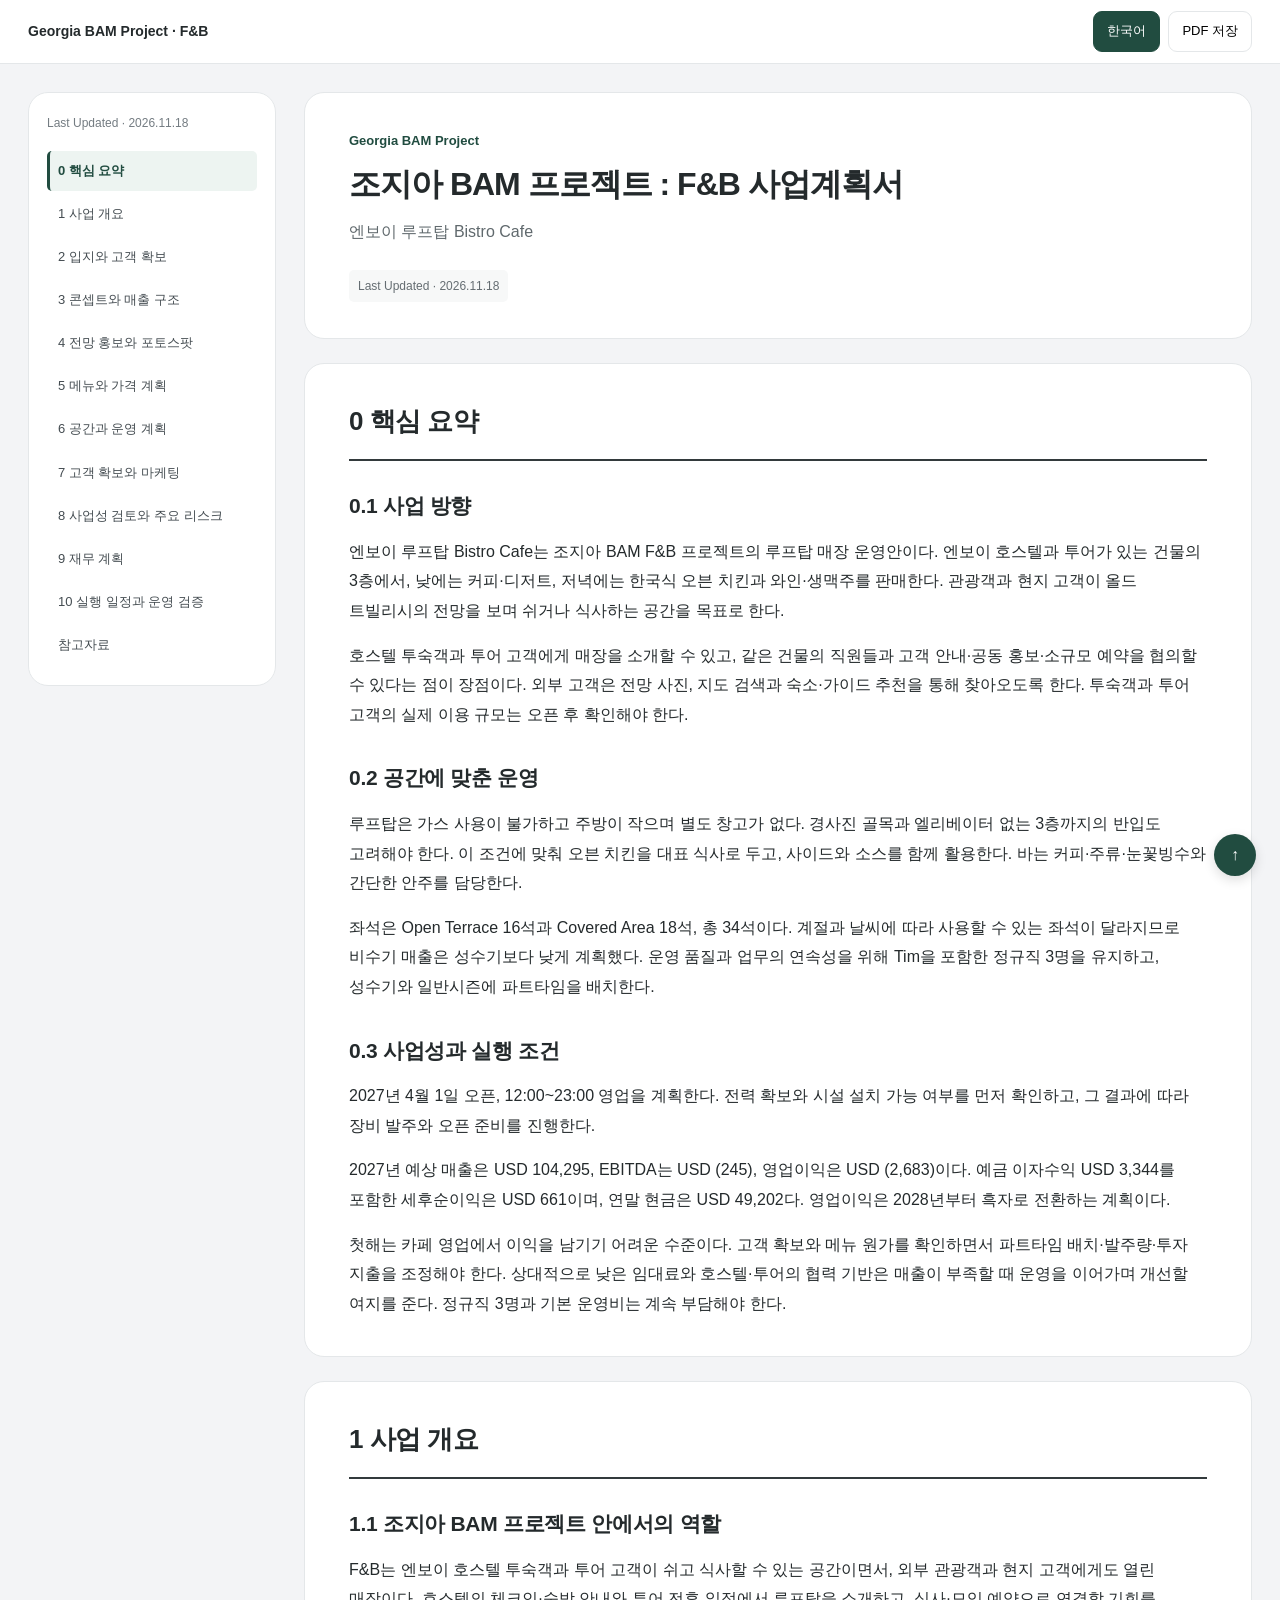
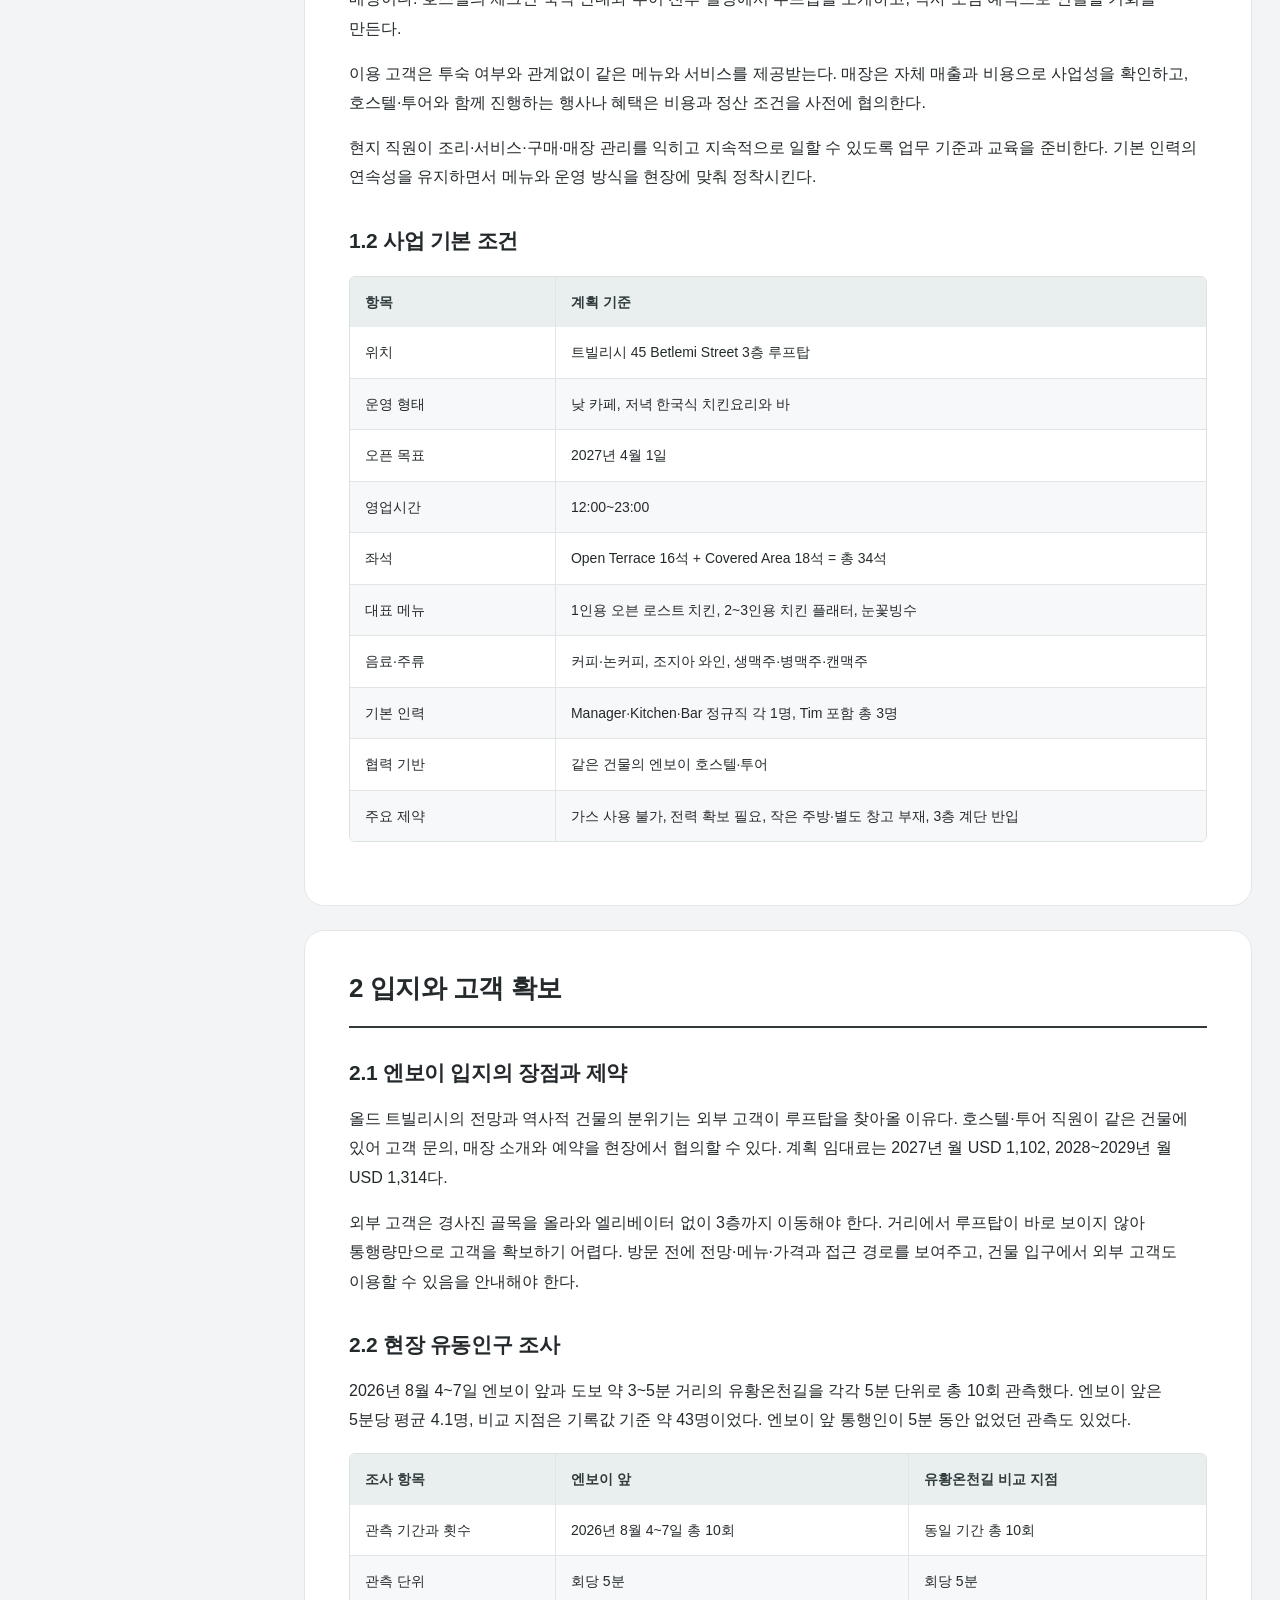
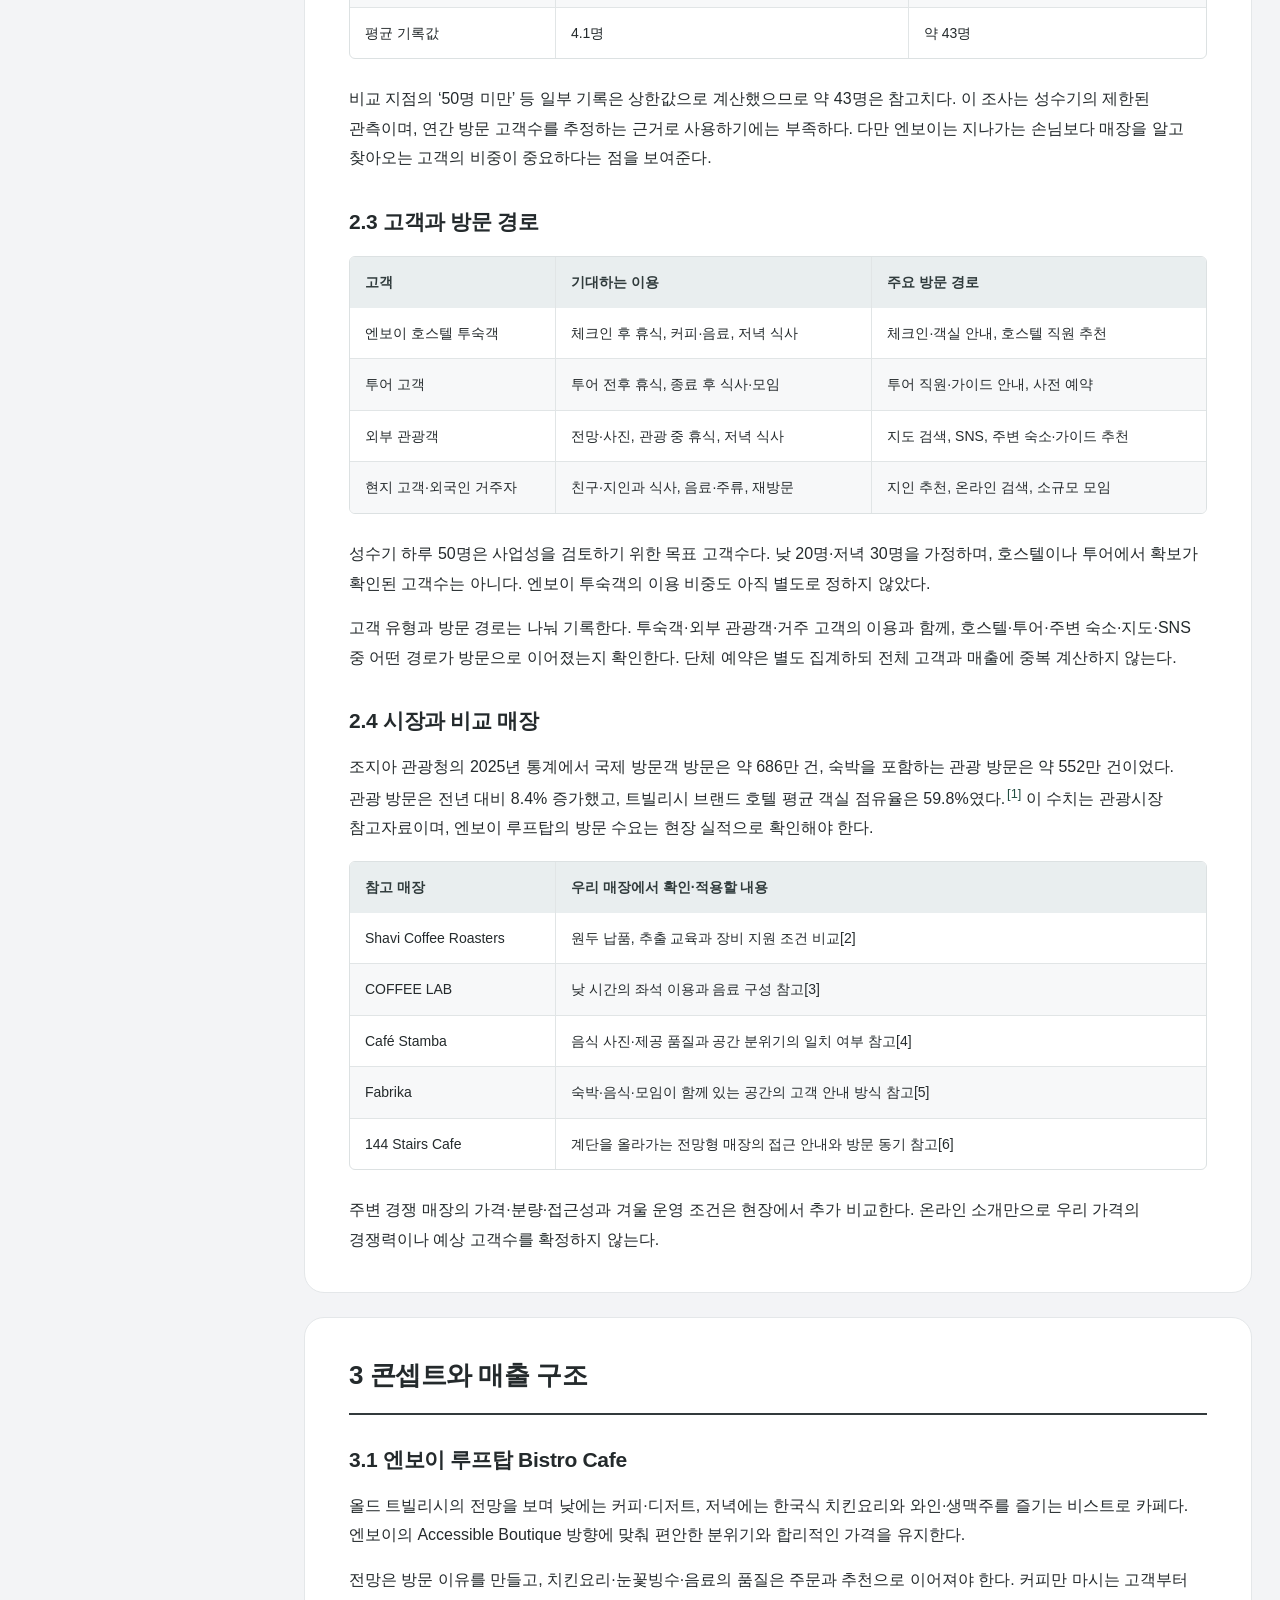
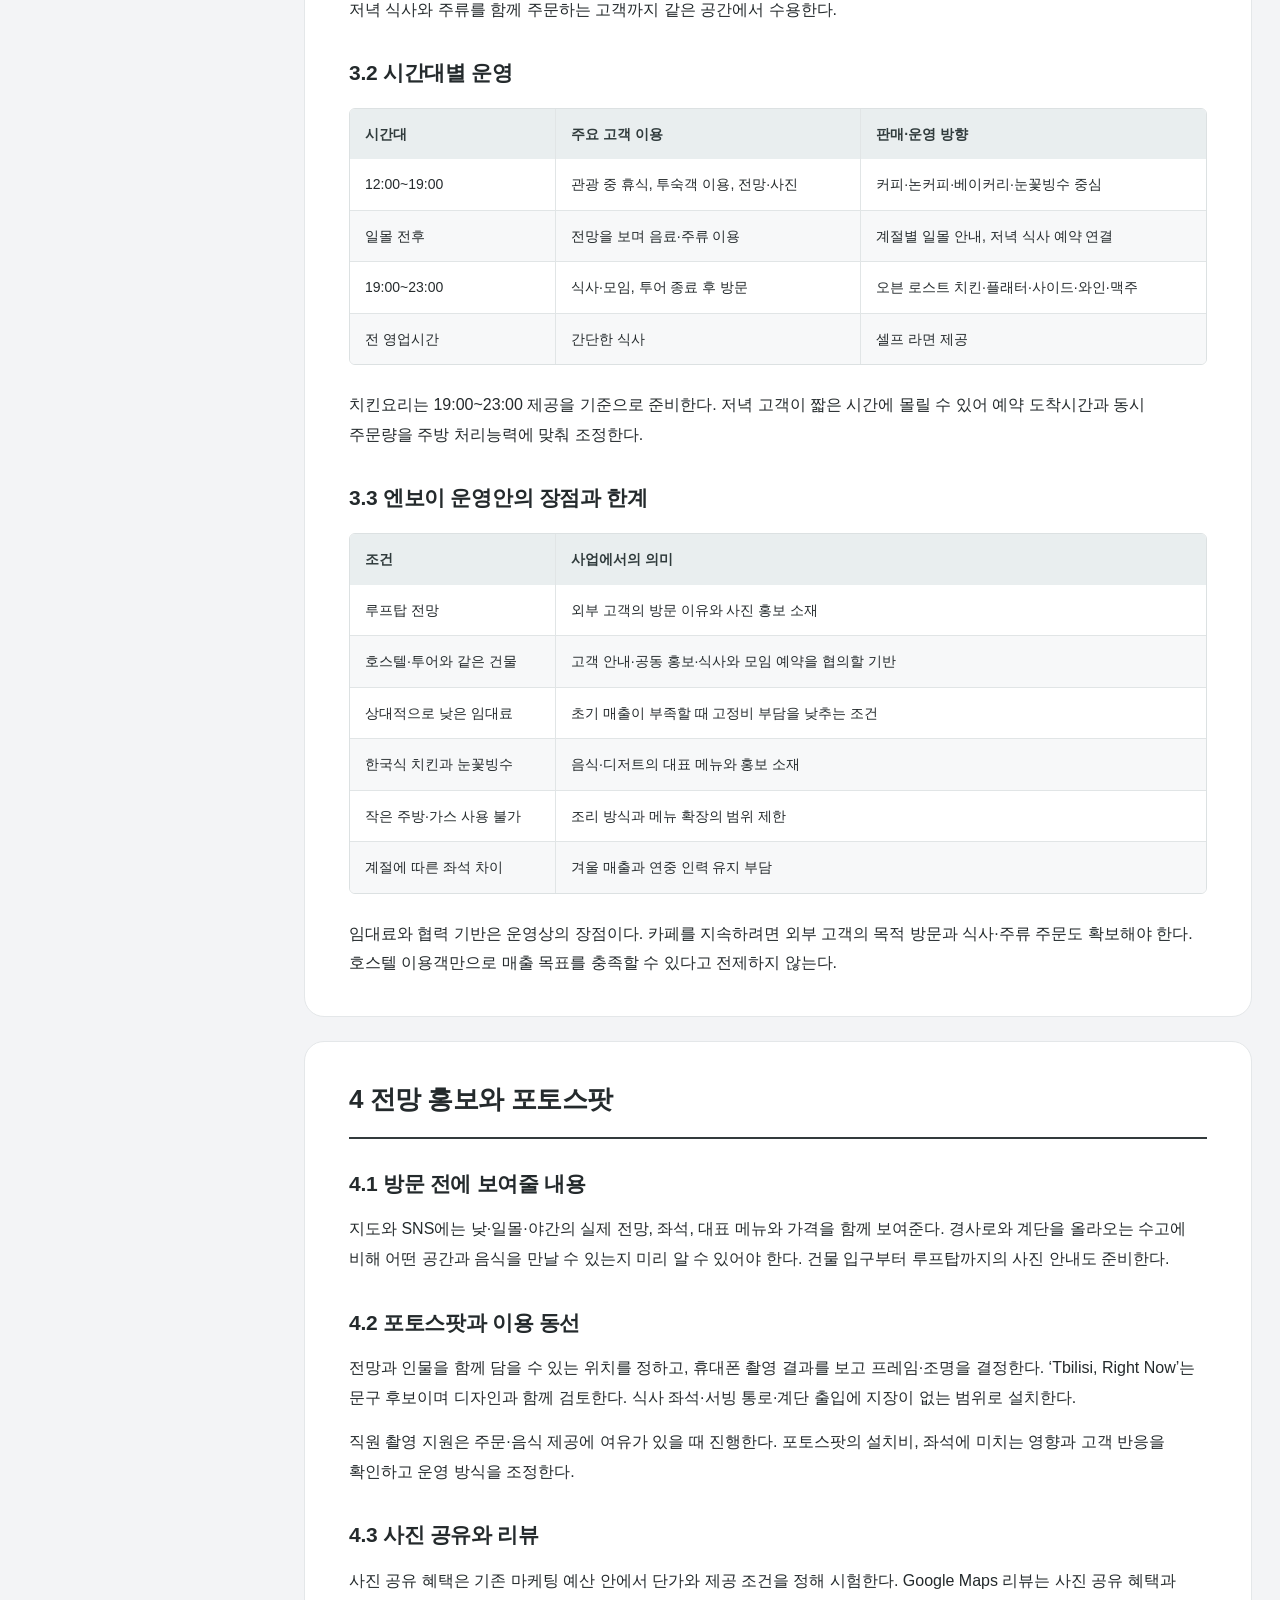
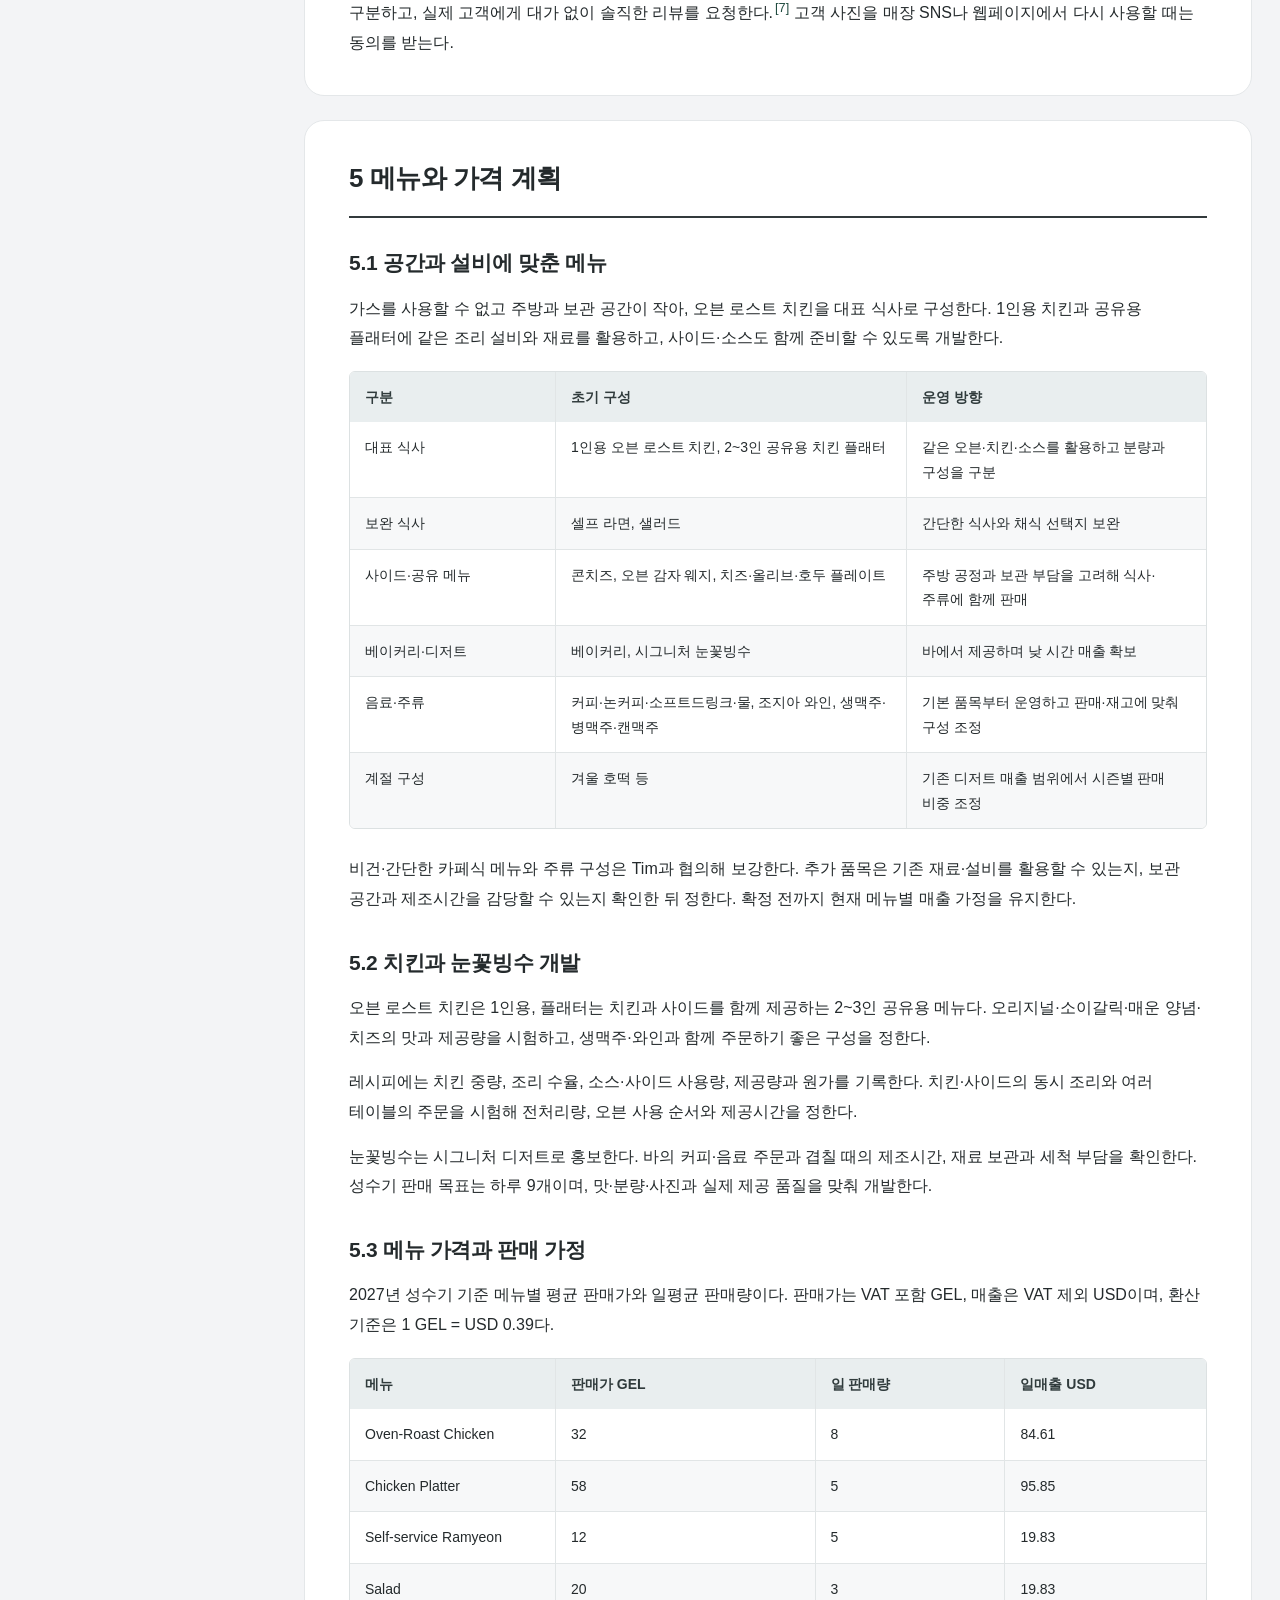
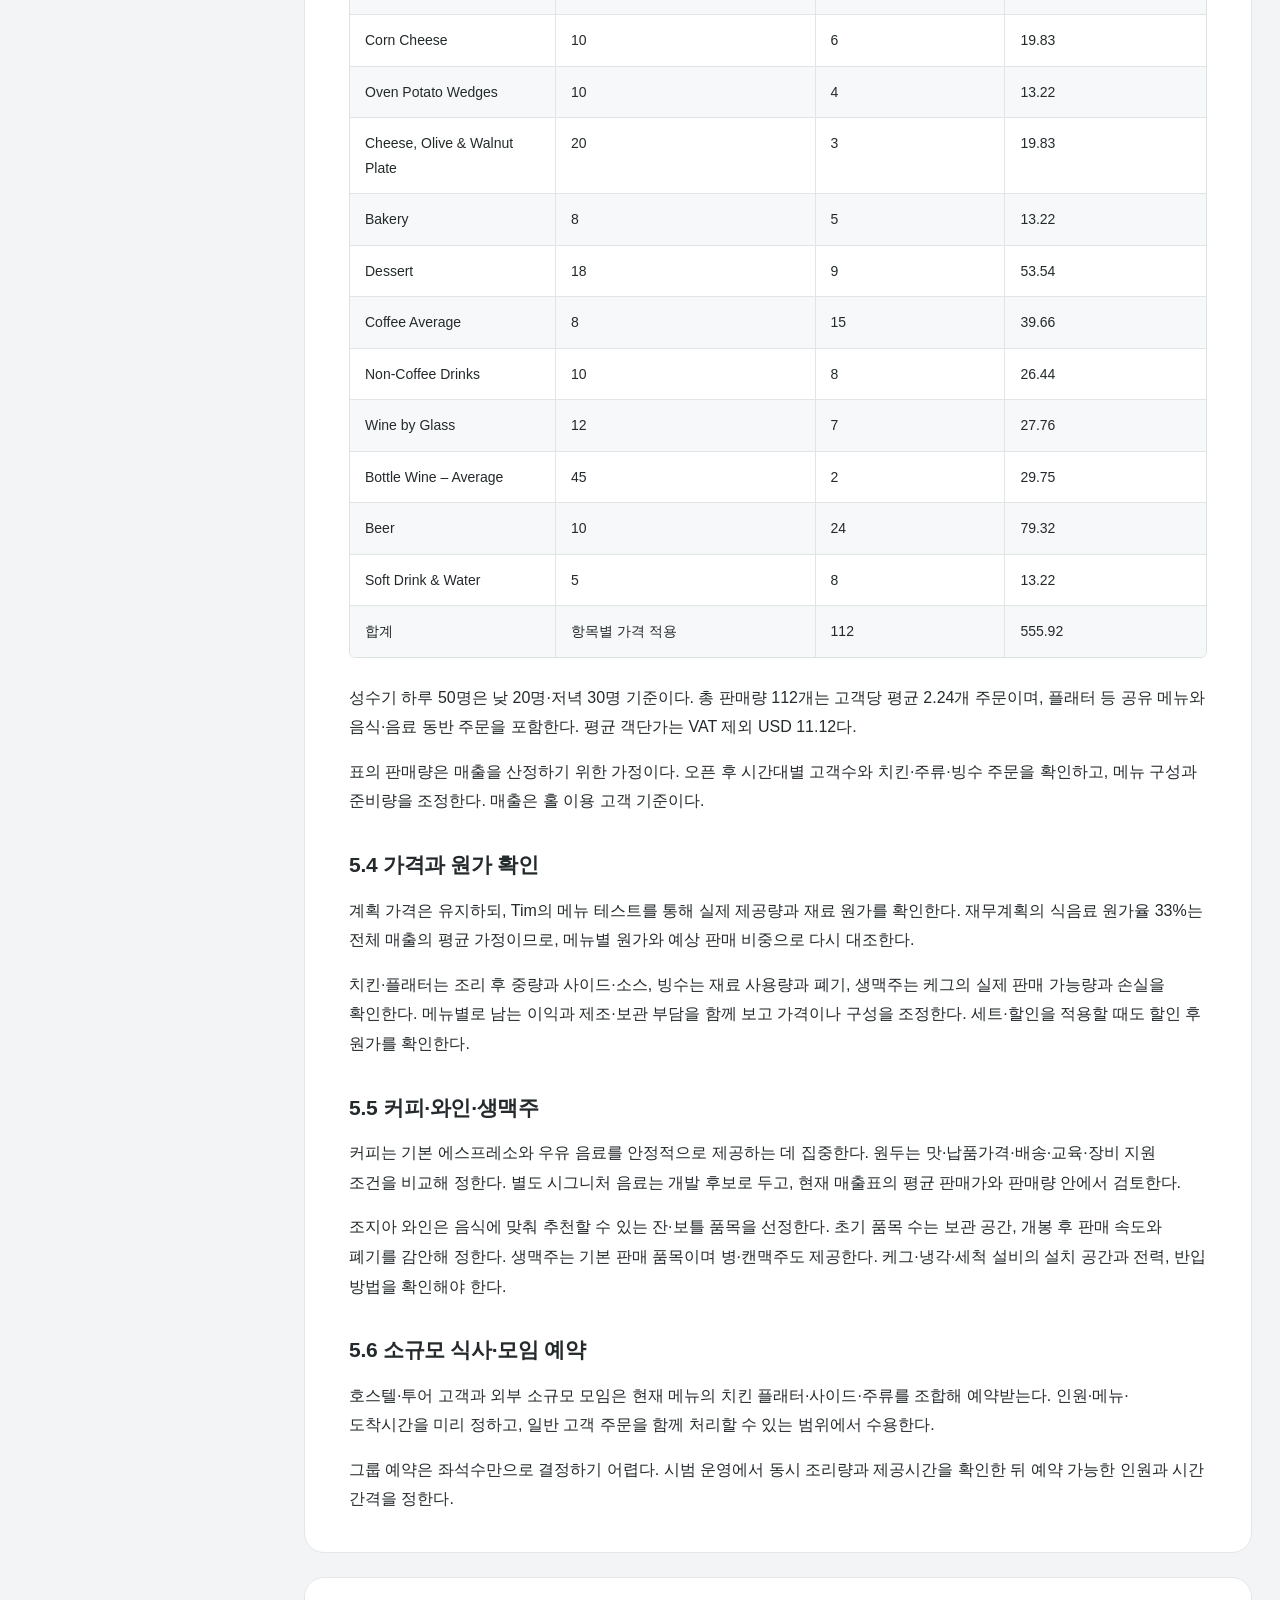
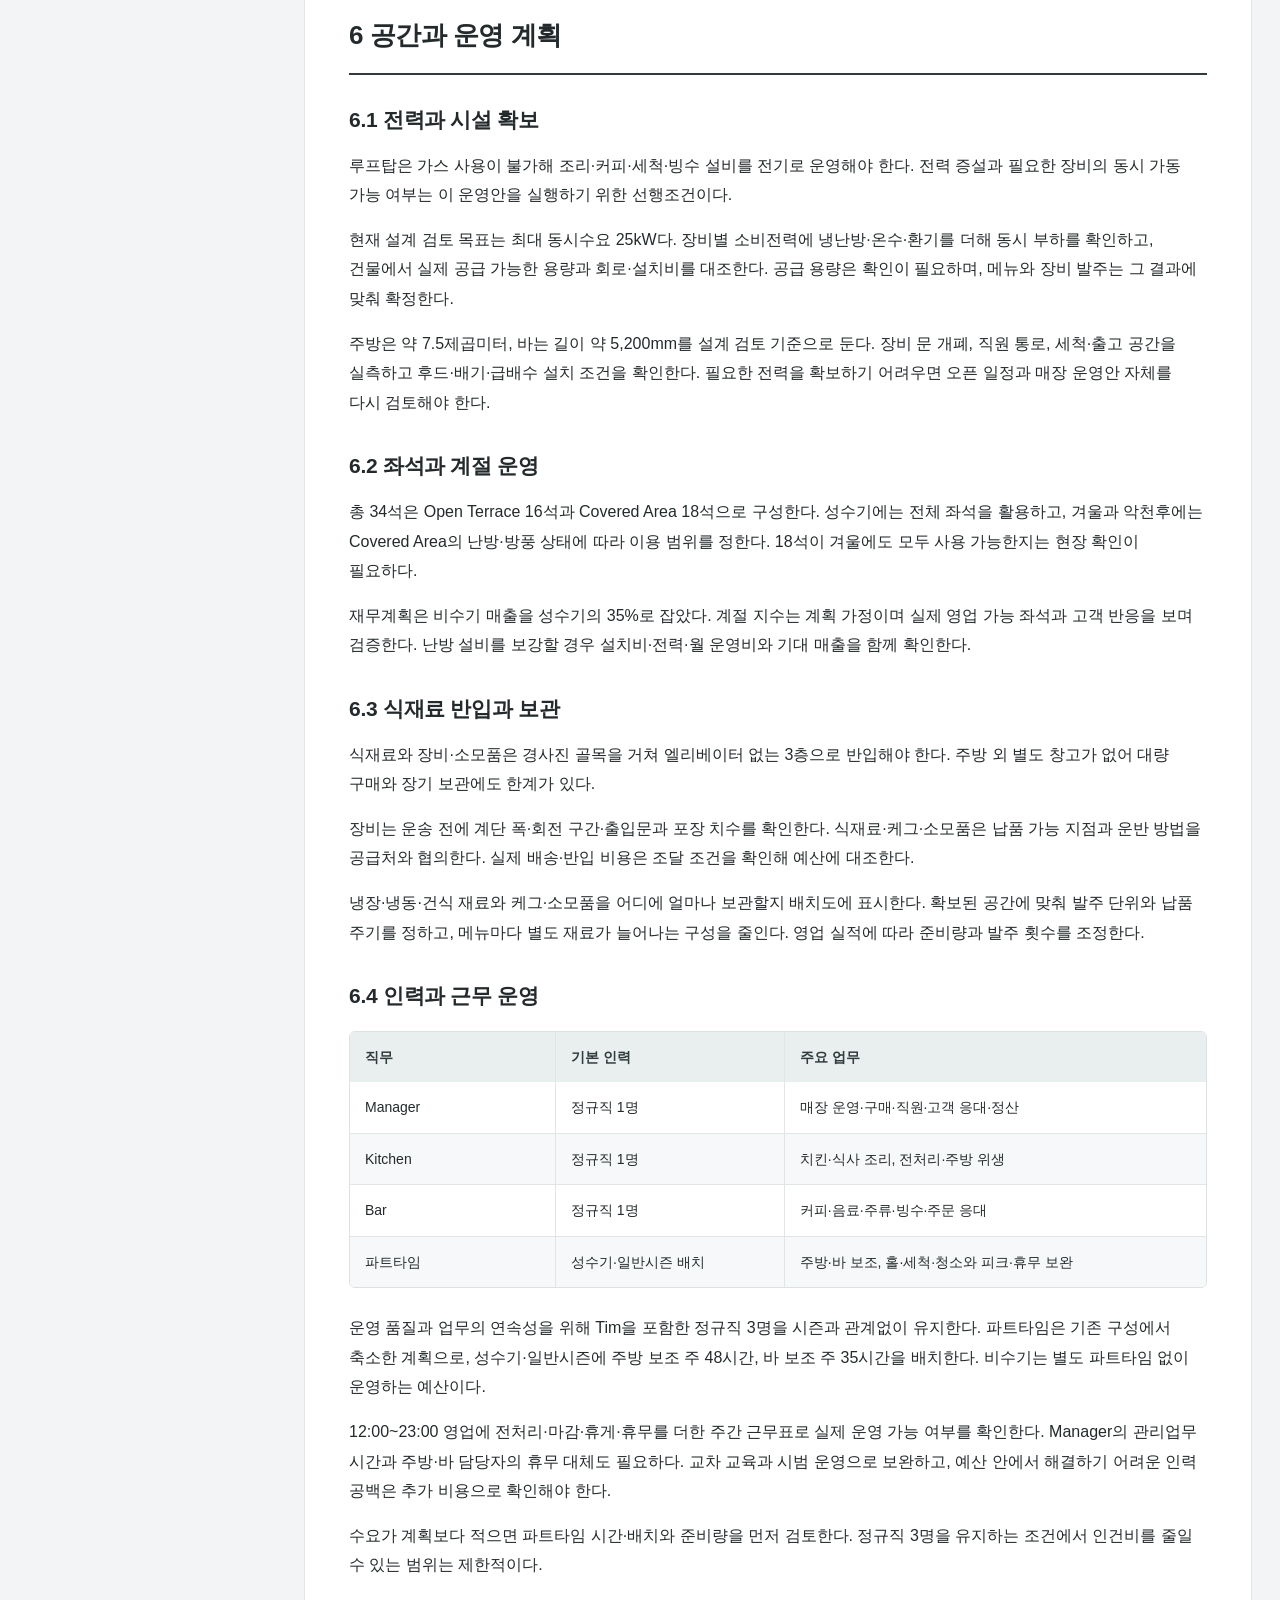
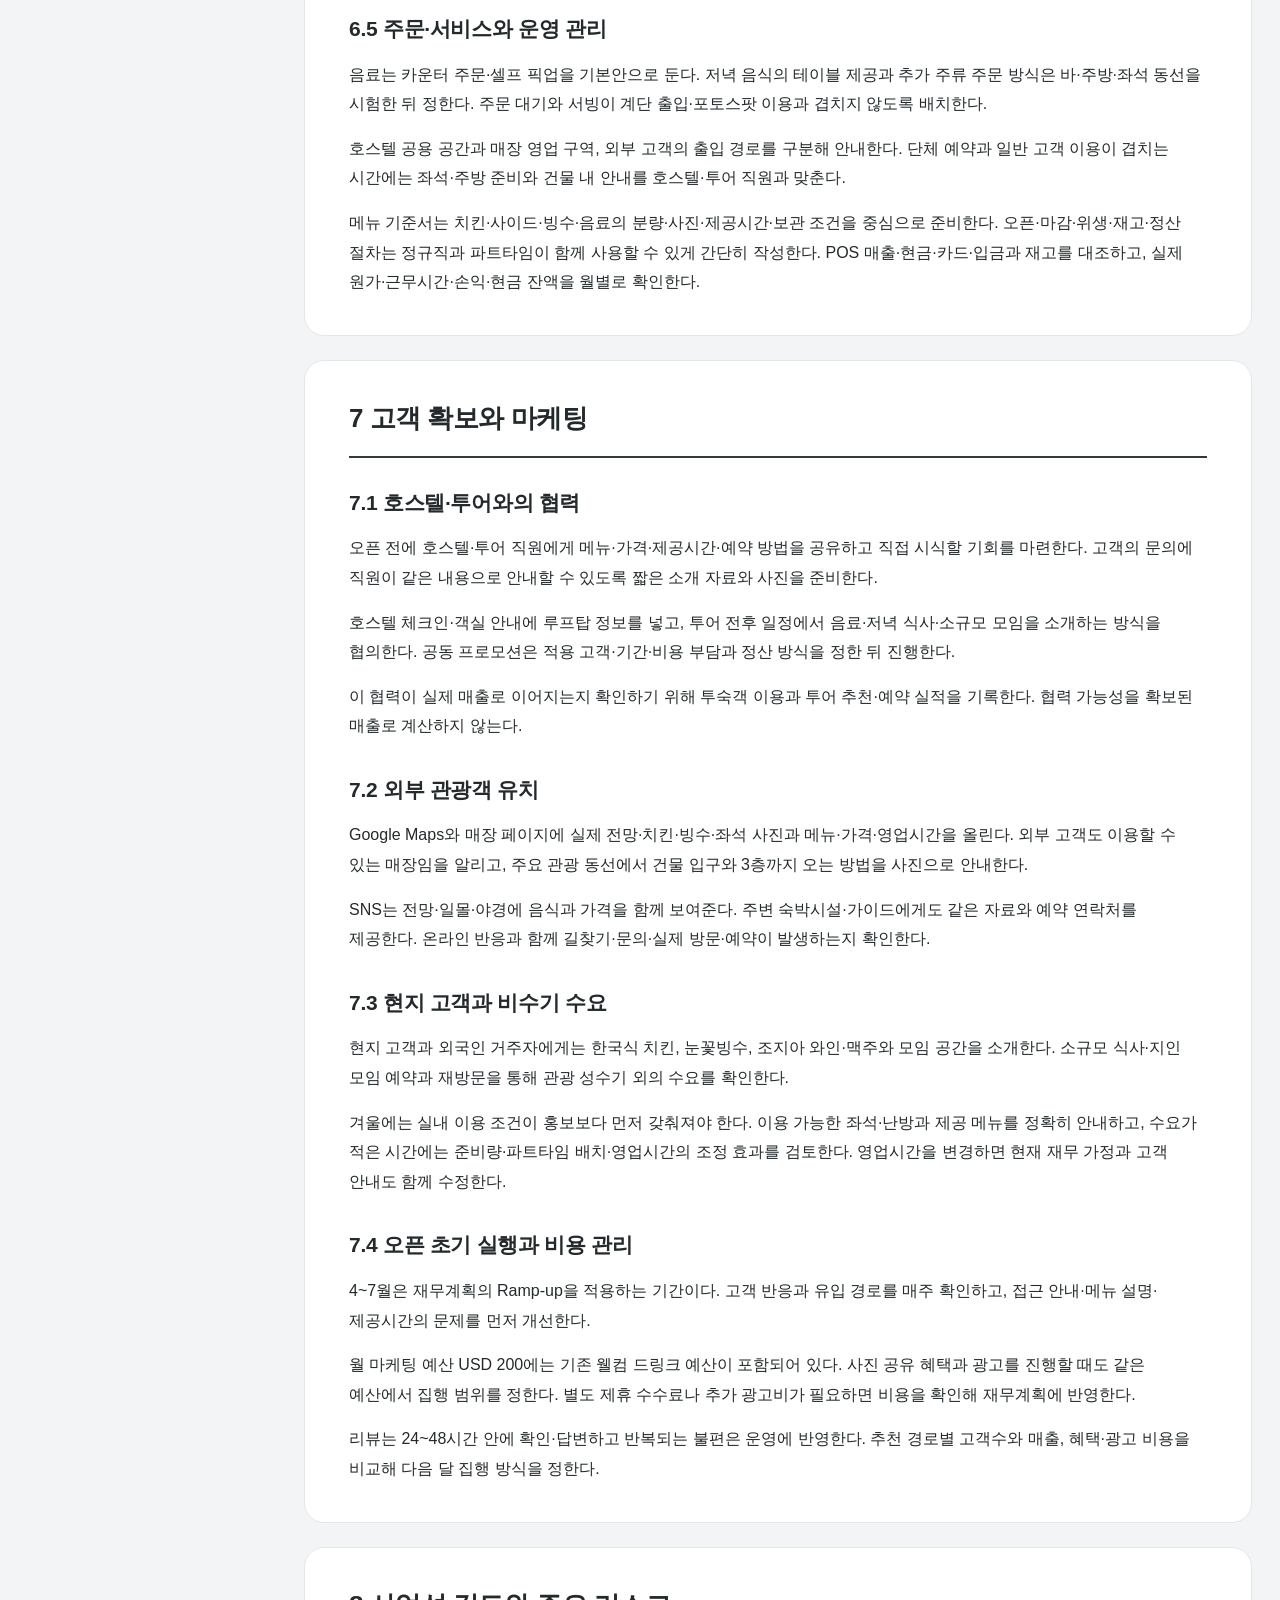
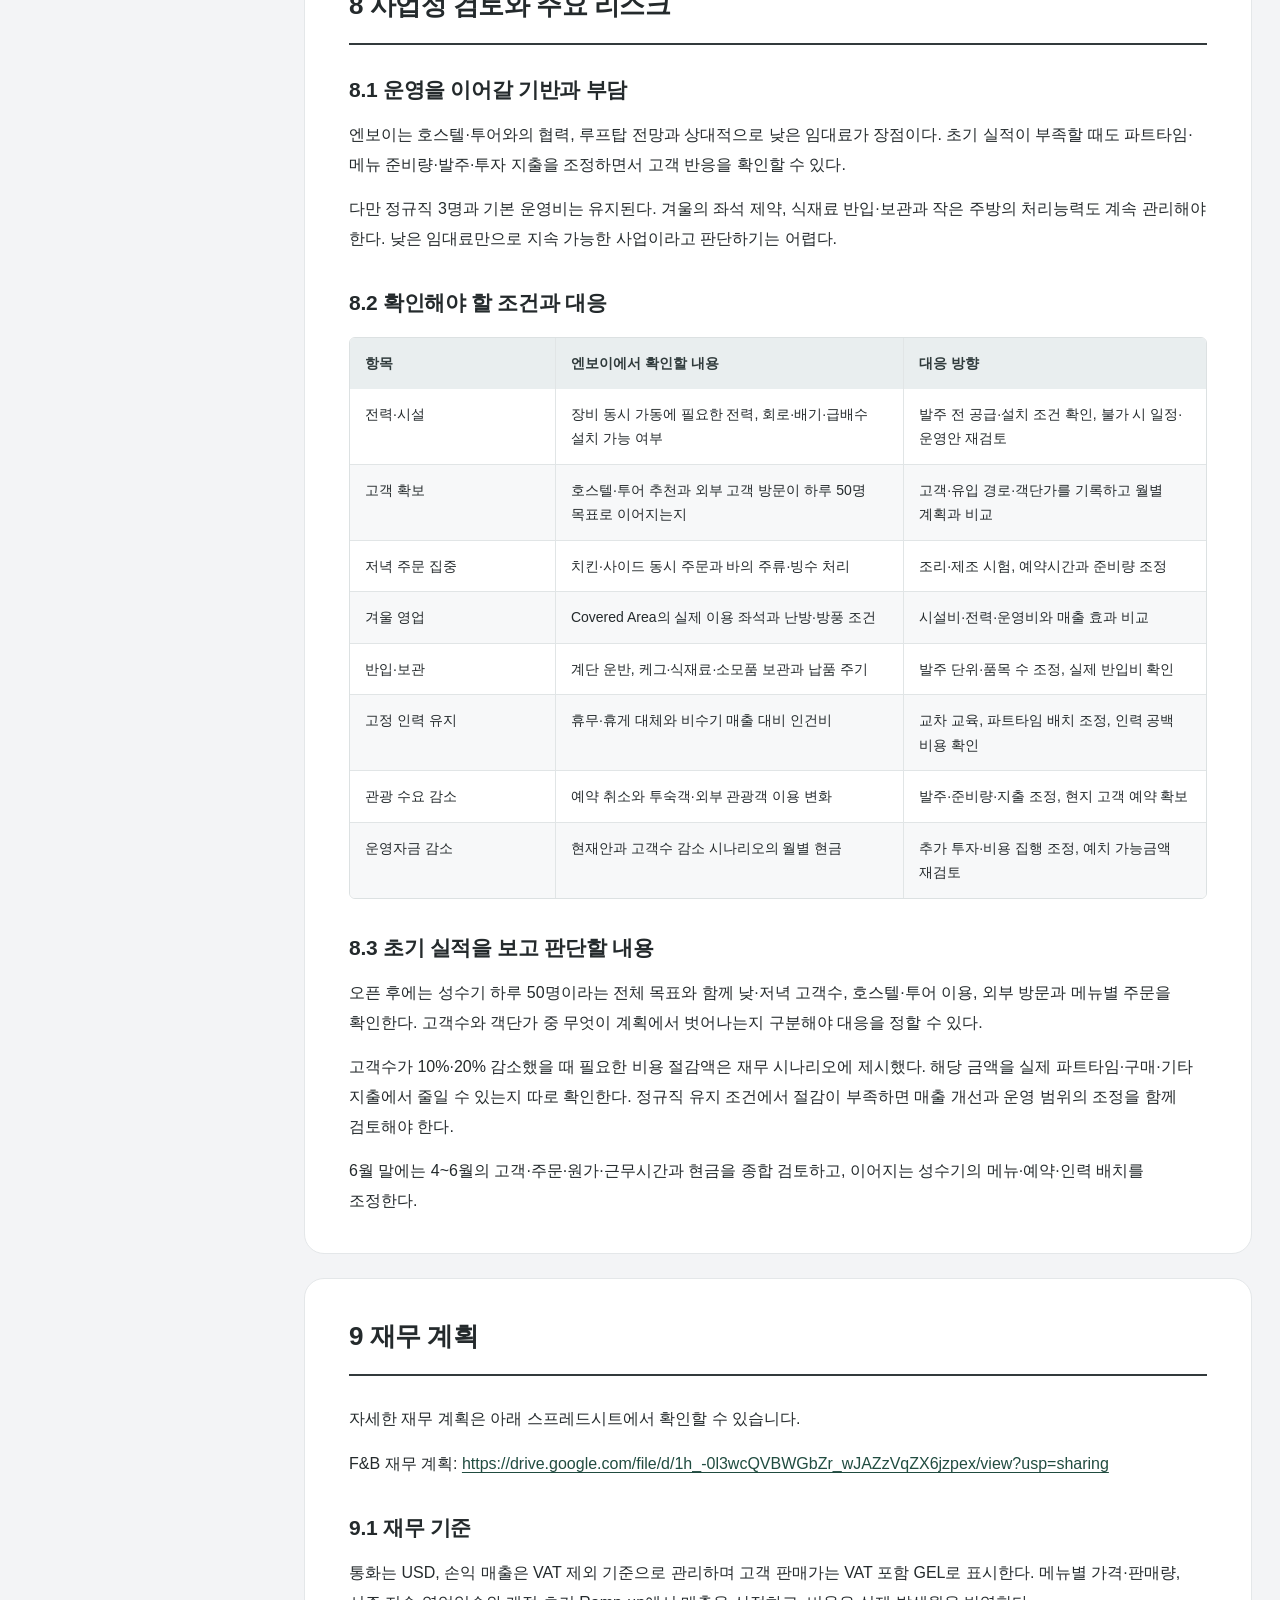
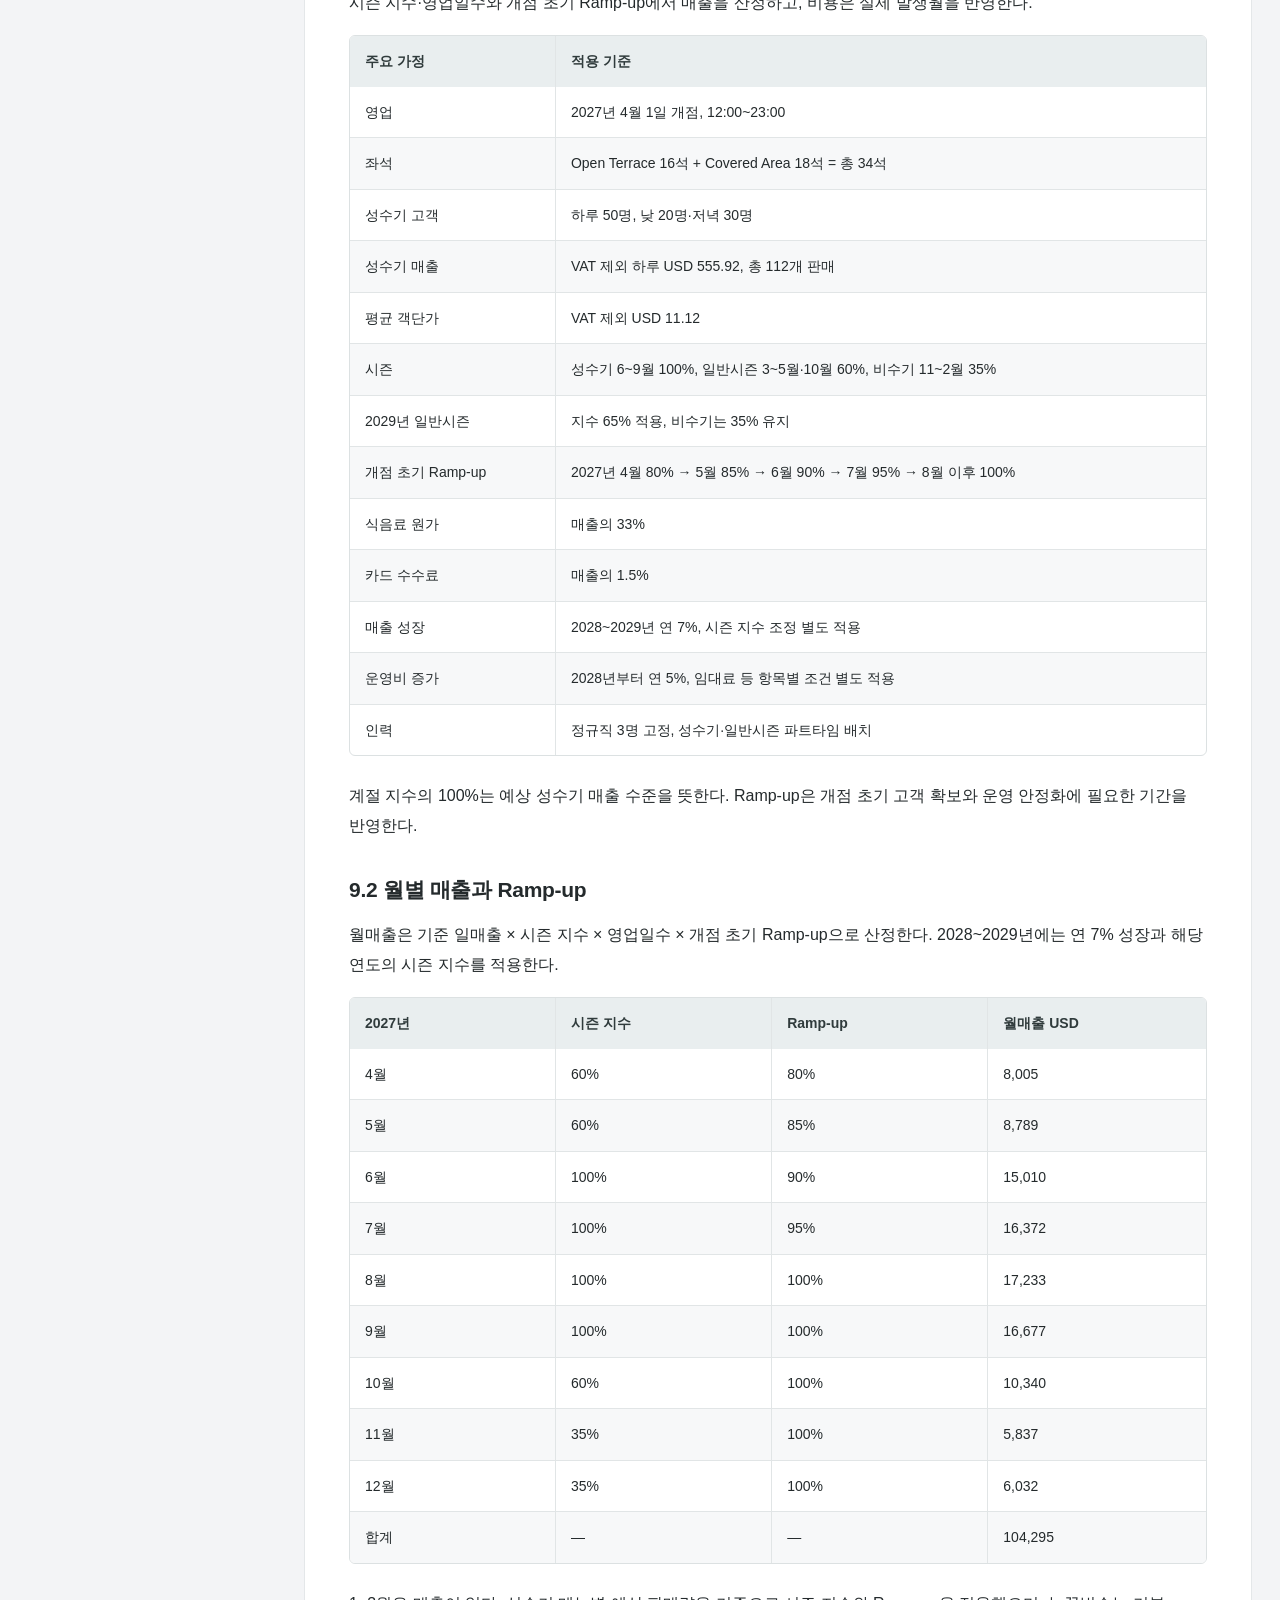
==== index.html @ 5415b2d0 "Rework business plan around Georgia BAM and Envoy rooftop operating context" ====
<!doctype html><html lang="ko"><head><meta charset="utf-8"><meta name="viewport" content="width=device-width,initial-scale=1"><meta name="description" content="엔보이 루프탑 Bistro Cafe의 사업 전략, 메뉴, 운영, 마케팅 및 재무 계획. BAM팀과 오너십 내부 검토용."><meta name="robots" content="noindex,nofollow"><title>조지아 BAM 프로젝트 : F&B 사업계획서</title><link rel="stylesheet" href="styles.css"></head><body id="top"><a class="skip" href="#main">본문으로 이동</a><header class="topbar"><a class="brand" href="#top">Georgia BAM Project · F&B</a><div class="actions"><span class="language" lang="ko">한국어</span><button id="print" type="button">PDF 저장</button></div></header><div class="layout"><aside aria-label="사업계획서 목차"><div class="version"><span>Last Updated · 2026.11.18</span></div><details id="toc" open><summary>목차 보기</summary><nav aria-label="장별 이동"><a href="#sec0">0 핵심 요약</a><a href="#sec1">1 사업 개요</a><a href="#sec2">2 입지와 고객 확보</a><a href="#sec3">3 콘셉트와 매출 구조</a><a href="#sec4">4 전망 홍보와 포토스팟</a><a href="#sec5">5 메뉴와 가격 계획</a><a href="#sec6">6 공간과 운영 계획</a><a href="#sec7">7 고객 확보와 마케팅</a><a href="#sec8">8 사업성 검토와 주요 리스크</a><a href="#sec9">9 재무 계획</a><a href="#sec10">10 실행 일정과 운영 검증</a><a href="#references">참고자료</a></nav></details></aside><main id="main"><div class="cover"><div class="eyebrow">Georgia BAM Project</div><h1>조지아 BAM 프로젝트 :<br class="mobile-break"> F&B 사업계획서</h1><div class="subtitle">엔보이 루프탑 Bistro Cafe</div><div class="badges"><span>Last Updated · 2026.11.18</span></div></div><section id="sec0" aria-labelledby="heading-sec0"><h2 id="heading-sec0">0 핵심 요약</h2><h3 id="sub-0.1">0.1 사업 방향</h3><p>엔보이 루프탑 Bistro Cafe는 조지아 BAM F&amp;B 프로젝트의 루프탑 매장 운영안이다. 엔보이 호스텔과 투어가 있는 건물의 3층에서, 낮에는 커피·디저트, 저녁에는 한국식 오븐 치킨과 와인·생맥주를 판매한다. 관광객과 현지 고객이 올드 트빌리시의 전망을 보며 쉬거나 식사하는 공간을 목표로 한다.</p><p>호스텔 투숙객과 투어 고객에게 매장을 소개할 수 있고, 같은 건물의 직원들과 고객 안내·공동 홍보·소규모 예약을 협의할 수 있다는 점이 장점이다. 외부 고객은 전망 사진, 지도 검색과 숙소·가이드 추천을 통해 찾아오도록 한다. 투숙객과 투어 고객의 실제 이용 규모는 오픈 후 확인해야 한다.</p><h3 id="sub-0.2">0.2 공간에 맞춘 운영</h3><p>루프탑은 가스 사용이 불가하고 주방이 작으며 별도 창고가 없다. 경사진 골목과 엘리베이터 없는 3층까지의 반입도 고려해야 한다. 이 조건에 맞춰 오븐 치킨을 대표 식사로 두고, 사이드와 소스를 함께 활용한다. 바는 커피·주류·눈꽃빙수와 간단한 안주를 담당한다.</p><p>좌석은 Open Terrace 16석과 Covered Area 18석, 총 34석이다. 계절과 날씨에 따라 사용할 수 있는 좌석이 달라지므로 비수기 매출은 성수기보다 낮게 계획했다. 운영 품질과 업무의 연속성을 위해 Tim을 포함한 정규직 3명을 유지하고, 성수기와 일반시즌에 파트타임을 배치한다.</p><h3 id="sub-0.3">0.3 사업성과 실행 조건</h3><p>2027년 4월 1일 오픈, 12:00~23:00 영업을 계획한다. 전력 확보와 시설 설치 가능 여부를 먼저 확인하고, 그 결과에 따라 장비 발주와 오픈 준비를 진행한다.</p><p>2027년 예상 매출은 USD 104,295, EBITDA는 USD (245), 영업이익은 USD (2,683)이다. 예금 이자수익 USD 3,344를 포함한 세후순이익은 USD 661이며, 연말 현금은 USD 49,202다. 영업이익은 2028년부터 흑자로 전환하는 계획이다.</p><p>첫해는 카페 영업에서 이익을 남기기 어려운 수준이다. 고객 확보와 메뉴 원가를 확인하면서 파트타임 배치·발주량·투자 지출을 조정해야 한다. 상대적으로 낮은 임대료와 호스텔·투어의 협력 기반은 매출이 부족할 때 운영을 이어가며 개선할 여지를 준다. 정규직 3명과 기본 운영비는 계속 부담해야 한다.</p></section><section id="sec1" aria-labelledby="heading-sec1"><h2 id="heading-sec1">1 사업 개요</h2><h3 id="sub-1.1">1.1 조지아 BAM 프로젝트 안에서의 역할</h3><p>F&amp;B는 엔보이 호스텔 투숙객과 투어 고객이 쉬고 식사할 수 있는 공간이면서, 외부 관광객과 현지 고객에게도 열린 매장이다. 호스텔의 체크인·숙박 안내와 투어 전후 일정에서 루프탑을 소개하고, 식사·모임 예약으로 연결할 기회를 만든다.</p><p>이용 고객은 투숙 여부와 관계없이 같은 메뉴와 서비스를 제공받는다. 매장은 자체 매출과 비용으로 사업성을 확인하고, 호스텔·투어와 함께 진행하는 행사나 혜택은 비용과 정산 조건을 사전에 협의한다.</p><p>현지 직원이 조리·서비스·구매·매장 관리를 익히고 지속적으로 일할 수 있도록 업무 기준과 교육을 준비한다. 기본 인력의 연속성을 유지하면서 메뉴와 운영 방식을 현장에 맞춰 정착시킨다.</p><h3 id="sub-1.2">1.2 사업 기본 조건</h3><div class="table-wrap" tabindex="0" role="region" aria-label="1 사업 개요 표"><table><thead><tr><th scope="col">항목</th><th scope="col">계획 기준</th></tr></thead><tbody><tr><th scope="row">위치</th><td>트빌리시 45 Betlemi Street 3층 루프탑</td></tr><tr><th scope="row">운영 형태</th><td>낮 카페, 저녁 한국식 치킨요리와 바</td></tr><tr><th scope="row">오픈 목표</th><td>2027년 4월 1일</td></tr><tr><th scope="row">영업시간</th><td>12:00~23:00</td></tr><tr><th scope="row">좌석</th><td>Open Terrace 16석 + Covered Area 18석 = 총 34석</td></tr><tr><th scope="row">대표 메뉴</th><td>1인용 오븐 로스트 치킨, 2~3인용 치킨 플래터, 눈꽃빙수</td></tr><tr><th scope="row">음료·주류</th><td>커피·논커피, 조지아 와인, 생맥주·병맥주·캔맥주</td></tr><tr><th scope="row">기본 인력</th><td>Manager·Kitchen·Bar 정규직 각 1명, Tim 포함 총 3명</td></tr><tr><th scope="row">협력 기반</th><td>같은 건물의 엔보이 호스텔·투어</td></tr><tr><th scope="row">주요 제약</th><td>가스 사용 불가, 전력 확보 필요, 작은 주방·별도 창고 부재, 3층 계단 반입</td></tr></tbody></table></div></section><section id="sec2" aria-labelledby="heading-sec2"><h2 id="heading-sec2">2 입지와 고객 확보</h2><h3 id="sub-2.1">2.1 엔보이 입지의 장점과 제약</h3><p>올드 트빌리시의 전망과 역사적 건물의 분위기는 외부 고객이 루프탑을 찾아올 이유다. 호스텔·투어 직원이 같은 건물에 있어 고객 문의, 매장 소개와 예약을 현장에서 협의할 수 있다. 계획 임대료는 2027년 월 USD 1,102, 2028~2029년 월 USD 1,314다.</p><p>외부 고객은 경사진 골목을 올라와 엘리베이터 없이 3층까지 이동해야 한다. 거리에서 루프탑이 바로 보이지 않아 통행량만으로 고객을 확보하기 어렵다. 방문 전에 전망·메뉴·가격과 접근 경로를 보여주고, 건물 입구에서 외부 고객도 이용할 수 있음을 안내해야 한다.</p><h3 id="sub-2.2">2.2 현장 유동인구 조사</h3><p>2026년 8월 4~7일 엔보이 앞과 도보 약 3~5분 거리의 유황온천길을 각각 5분 단위로 총 10회 관측했다. 엔보이 앞은 5분당 평균 4.1명, 비교 지점은 기록값 기준 약 43명이었다. 엔보이 앞 통행인이 5분 동안 없었던 관측도 있었다.</p><div class="table-wrap" tabindex="0" role="region" aria-label="2 입지와 고객 확보 표"><table><thead><tr><th scope="col">조사 항목</th><th scope="col">엔보이 앞</th><th scope="col">유황온천길 비교 지점</th></tr></thead><tbody><tr><th scope="row">관측 기간과 횟수</th><td>2026년 8월 4~7일 총 10회</td><td>동일 기간 총 10회</td></tr><tr><th scope="row">관측 단위</th><td>회당 5분</td><td>회당 5분</td></tr><tr><th scope="row">평균 기록값</th><td>4.1명</td><td>약 43명</td></tr></tbody></table></div><p>비교 지점의 ‘50명 미만’ 등 일부 기록은 상한값으로 계산했으므로 약 43명은 참고치다. 이 조사는 성수기의 제한된 관측이며, 연간 방문 고객수를 추정하는 근거로 사용하기에는 부족하다. 다만 엔보이는 지나가는 손님보다 매장을 알고 찾아오는 고객의 비중이 중요하다는 점을 보여준다.</p><h3 id="sub-2.3">2.3 고객과 방문 경로</h3><div class="table-wrap" tabindex="0" role="region" aria-label="2 입지와 고객 확보 표"><table><thead><tr><th scope="col">고객</th><th scope="col">기대하는 이용</th><th scope="col">주요 방문 경로</th></tr></thead><tbody><tr><th scope="row">엔보이 호스텔 투숙객</th><td>체크인 후 휴식, 커피·음료, 저녁 식사</td><td>체크인·객실 안내, 호스텔 직원 추천</td></tr><tr><th scope="row">투어 고객</th><td>투어 전후 휴식, 종료 후 식사·모임</td><td>투어 직원·가이드 안내, 사전 예약</td></tr><tr><th scope="row">외부 관광객</th><td>전망·사진, 관광 중 휴식, 저녁 식사</td><td>지도 검색, SNS, 주변 숙소·가이드 추천</td></tr><tr><th scope="row">현지 고객·외국인 거주자</th><td>친구·지인과 식사, 음료·주류, 재방문</td><td>지인 추천, 온라인 검색, 소규모 모임</td></tr></tbody></table></div><p>성수기 하루 50명은 사업성을 검토하기 위한 목표 고객수다. 낮 20명·저녁 30명을 가정하며, 호스텔이나 투어에서 확보가 확인된 고객수는 아니다. 엔보이 투숙객의 이용 비중도 아직 별도로 정하지 않았다.</p><p>고객 유형과 방문 경로는 나눠 기록한다. 투숙객·외부 관광객·거주 고객의 이용과 함께, 호스텔·투어·주변 숙소·지도·SNS 중 어떤 경로가 방문으로 이어졌는지 확인한다. 단체 예약은 별도 집계하되 전체 고객과 매출에 중복 계산하지 않는다.</p><h3 id="sub-2.4">2.4 시장과 비교 매장</h3><p>조지아 관광청의 2025년 통계에서 국제 방문객 방문은 약 686만 건, 숙박을 포함하는 관광 방문은 약 552만 건이었다. 관광 방문은 전년 대비 8.4% 증가했고, 트빌리시 브랜드 호텔 평균 객실 점유율은 59.8%였다.<a class="citation" href="#ref-1">[1]</a> 이 수치는 관광시장 참고자료이며, 엔보이 루프탑의 방문 수요는 현장 실적으로 확인해야 한다.</p><div class="table-wrap" tabindex="0" role="region" aria-label="2 입지와 고객 확보 표"><table><thead><tr><th scope="col">참고 매장</th><th scope="col">우리 매장에서 확인·적용할 내용</th></tr></thead><tbody><tr><th scope="row">Shavi Coffee Roasters</th><td>원두 납품, 추출 교육과 장비 지원 조건 비교[2]</td></tr><tr><th scope="row">COFFEE LAB</th><td>낮 시간의 좌석 이용과 음료 구성 참고[3]</td></tr><tr><th scope="row">Café Stamba</th><td>음식 사진·제공 품질과 공간 분위기의 일치 여부 참고[4]</td></tr><tr><th scope="row">Fabrika</th><td>숙박·음식·모임이 함께 있는 공간의 고객 안내 방식 참고[5]</td></tr><tr><th scope="row">144 Stairs Cafe</th><td>계단을 올라가는 전망형 매장의 접근 안내와 방문 동기 참고[6]</td></tr></tbody></table></div><p>주변 경쟁 매장의 가격·분량·접근성과 겨울 운영 조건은 현장에서 추가 비교한다. 온라인 소개만으로 우리 가격의 경쟁력이나 예상 고객수를 확정하지 않는다.</p></section><section id="sec3" aria-labelledby="heading-sec3"><h2 id="heading-sec3">3 콘셉트와 매출 구조</h2><h3 id="sub-3.1">3.1 엔보이 루프탑 Bistro Cafe</h3><p>올드 트빌리시의 전망을 보며 낮에는 커피·디저트, 저녁에는 한국식 치킨요리와 와인·생맥주를 즐기는 비스트로 카페다. 엔보이의 Accessible Boutique 방향에 맞춰 편안한 분위기와 합리적인 가격을 유지한다.</p><p>전망은 방문 이유를 만들고, 치킨요리·눈꽃빙수·음료의 품질은 주문과 추천으로 이어져야 한다. 커피만 마시는 고객부터 저녁 식사와 주류를 함께 주문하는 고객까지 같은 공간에서 수용한다.</p><h3 id="sub-3.2">3.2 시간대별 운영</h3><div class="table-wrap" tabindex="0" role="region" aria-label="3 콘셉트와 매출 구조 표"><table><thead><tr><th scope="col">시간대</th><th scope="col">주요 고객 이용</th><th scope="col">판매·운영 방향</th></tr></thead><tbody><tr><th scope="row">12:00~19:00</th><td>관광 중 휴식, 투숙객 이용, 전망·사진</td><td>커피·논커피·베이커리·눈꽃빙수 중심</td></tr><tr><th scope="row">일몰 전후</th><td>전망을 보며 음료·주류 이용</td><td>계절별 일몰 안내, 저녁 식사 예약 연결</td></tr><tr><th scope="row">19:00~23:00</th><td>식사·모임, 투어 종료 후 방문</td><td>오븐 로스트 치킨·플래터·사이드·와인·맥주</td></tr><tr><th scope="row">전 영업시간</th><td>간단한 식사</td><td>셀프 라면 제공</td></tr></tbody></table></div><p>치킨요리는 19:00~23:00 제공을 기준으로 준비한다. 저녁 고객이 짧은 시간에 몰릴 수 있어 예약 도착시간과 동시 주문량을 주방 처리능력에 맞춰 조정한다.</p><h3 id="sub-3.3">3.3 엔보이 운영안의 장점과 한계</h3><div class="table-wrap" tabindex="0" role="region" aria-label="3 콘셉트와 매출 구조 표"><table><thead><tr><th scope="col">조건</th><th scope="col">사업에서의 의미</th></tr></thead><tbody><tr><th scope="row">루프탑 전망</th><td>외부 고객의 방문 이유와 사진 홍보 소재</td></tr><tr><th scope="row">호스텔·투어와 같은 건물</th><td>고객 안내·공동 홍보·식사와 모임 예약을 협의할 기반</td></tr><tr><th scope="row">상대적으로 낮은 임대료</th><td>초기 매출이 부족할 때 고정비 부담을 낮추는 조건</td></tr><tr><th scope="row">한국식 치킨과 눈꽃빙수</th><td>음식·디저트의 대표 메뉴와 홍보 소재</td></tr><tr><th scope="row">작은 주방·가스 사용 불가</th><td>조리 방식과 메뉴 확장의 범위 제한</td></tr><tr><th scope="row">계절에 따른 좌석 차이</th><td>겨울 매출과 연중 인력 유지 부담</td></tr></tbody></table></div><p>임대료와 협력 기반은 운영상의 장점이다. 카페를 지속하려면 외부 고객의 목적 방문과 식사·주류 주문도 확보해야 한다. 호스텔 이용객만으로 매출 목표를 충족할 수 있다고 전제하지 않는다.</p></section><section id="sec4" aria-labelledby="heading-sec4"><h2 id="heading-sec4">4 전망 홍보와 포토스팟</h2><h3 id="sub-4.1">4.1 방문 전에 보여줄 내용</h3><p>지도와 SNS에는 낮·일몰·야간의 실제 전망, 좌석, 대표 메뉴와 가격을 함께 보여준다. 경사로와 계단을 올라오는 수고에 비해 어떤 공간과 음식을 만날 수 있는지 미리 알 수 있어야 한다. 건물 입구부터 루프탑까지의 사진 안내도 준비한다.</p><h3 id="sub-4.2">4.2 포토스팟과 이용 동선</h3><p>전망과 인물을 함께 담을 수 있는 위치를 정하고, 휴대폰 촬영 결과를 보고 프레임·조명을 결정한다. ‘Tbilisi, Right Now’는 문구 후보이며 디자인과 함께 검토한다. 식사 좌석·서빙 통로·계단 출입에 지장이 없는 범위로 설치한다.</p><p>직원 촬영 지원은 주문·음식 제공에 여유가 있을 때 진행한다. 포토스팟의 설치비, 좌석에 미치는 영향과 고객 반응을 확인하고 운영 방식을 조정한다.</p><h3 id="sub-4.3">4.3 사진 공유와 리뷰</h3><p>사진 공유 혜택은 기존 마케팅 예산 안에서 단가와 제공 조건을 정해 시험한다. Google Maps 리뷰는 사진 공유 혜택과 구분하고, 실제 고객에게 대가 없이 솔직한 리뷰를 요청한다.<a class="citation" href="#ref-7">[7]</a> 고객 사진을 매장 SNS나 웹페이지에서 다시 사용할 때는 동의를 받는다.</p></section><section id="sec5" aria-labelledby="heading-sec5"><h2 id="heading-sec5">5 메뉴와 가격 계획</h2><h3 id="sub-5.1">5.1 공간과 설비에 맞춘 메뉴</h3><p>가스를 사용할 수 없고 주방과 보관 공간이 작아, 오븐 로스트 치킨을 대표 식사로 구성한다. 1인용 치킨과 공유용 플래터에 같은 조리 설비와 재료를 활용하고, 사이드·소스도 함께 준비할 수 있도록 개발한다.</p><div class="table-wrap" tabindex="0" role="region" aria-label="5 메뉴와 가격 계획 표"><table><thead><tr><th scope="col">구분</th><th scope="col">초기 구성</th><th scope="col">운영 방향</th></tr></thead><tbody><tr><th scope="row">대표 식사</th><td>1인용 오븐 로스트 치킨, 2~3인 공유용 치킨 플래터</td><td>같은 오븐·치킨·소스를 활용하고 분량과 구성을 구분</td></tr><tr><th scope="row">보완 식사</th><td>셀프 라면, 샐러드</td><td>간단한 식사와 채식 선택지 보완</td></tr><tr><th scope="row">사이드·공유 메뉴</th><td>콘치즈, 오븐 감자 웨지, 치즈·올리브·호두 플레이트</td><td>주방 공정과 보관 부담을 고려해 식사·주류에 함께 판매</td></tr><tr><th scope="row">베이커리·디저트</th><td>베이커리, 시그니처 눈꽃빙수</td><td>바에서 제공하며 낮 시간 매출 확보</td></tr><tr><th scope="row">음료·주류</th><td>커피·논커피·소프트드링크·물, 조지아 와인, 생맥주·병맥주·캔맥주</td><td>기본 품목부터 운영하고 판매·재고에 맞춰 구성 조정</td></tr><tr><th scope="row">계절 구성</th><td>겨울 호떡 등</td><td>기존 디저트 매출 범위에서 시즌별 판매 비중 조정</td></tr></tbody></table></div><p>비건·간단한 카페식 메뉴와 주류 구성은 Tim과 협의해 보강한다. 추가 품목은 기존 재료·설비를 활용할 수 있는지, 보관 공간과 제조시간을 감당할 수 있는지 확인한 뒤 정한다. 확정 전까지 현재 메뉴별 매출 가정을 유지한다.</p><h3 id="sub-5.2">5.2 치킨과 눈꽃빙수 개발</h3><p>오븐 로스트 치킨은 1인용, 플래터는 치킨과 사이드를 함께 제공하는 2~3인 공유용 메뉴다. 오리지널·소이갈릭·매운 양념·치즈의 맛과 제공량을 시험하고, 생맥주·와인과 함께 주문하기 좋은 구성을 정한다.</p><p>레시피에는 치킨 중량, 조리 수율, 소스·사이드 사용량, 제공량과 원가를 기록한다. 치킨·사이드의 동시 조리와 여러 테이블의 주문을 시험해 전처리량, 오븐 사용 순서와 제공시간을 정한다.</p><p>눈꽃빙수는 시그니처 디저트로 홍보한다. 바의 커피·음료 주문과 겹칠 때의 제조시간, 재료 보관과 세척 부담을 확인한다. 성수기 판매 목표는 하루 9개이며, 맛·분량·사진과 실제 제공 품질을 맞춰 개발한다.</p><h3 id="sub-5.3">5.3 메뉴 가격과 판매 가정</h3><p>2027년 성수기 기준 메뉴별 평균 판매가와 일평균 판매량이다. 판매가는 VAT 포함 GEL, 매출은 VAT 제외 USD이며, 환산 기준은 1 GEL = USD 0.39다.</p><div class="table-wrap" tabindex="0" role="region" aria-label="5 메뉴와 가격 계획 표"><table><thead><tr><th scope="col">메뉴</th><th scope="col">판매가 GEL</th><th scope="col">일 판매량</th><th scope="col">일매출 USD</th></tr></thead><tbody><tr><th scope="row">Oven-Roast Chicken</th><td>32</td><td>8</td><td>84.61</td></tr><tr><th scope="row">Chicken Platter</th><td>58</td><td>5</td><td>95.85</td></tr><tr><th scope="row">Self-service Ramyeon</th><td>12</td><td>5</td><td>19.83</td></tr><tr><th scope="row">Salad</th><td>20</td><td>3</td><td>19.83</td></tr><tr><th scope="row">Corn Cheese</th><td>10</td><td>6</td><td>19.83</td></tr><tr><th scope="row">Oven Potato Wedges</th><td>10</td><td>4</td><td>13.22</td></tr><tr><th scope="row">Cheese, Olive &amp; Walnut Plate</th><td>20</td><td>3</td><td>19.83</td></tr><tr><th scope="row">Bakery</th><td>8</td><td>5</td><td>13.22</td></tr><tr><th scope="row">Dessert</th><td>18</td><td>9</td><td>53.54</td></tr><tr><th scope="row">Coffee Average</th><td>8</td><td>15</td><td>39.66</td></tr><tr><th scope="row">Non-Coffee Drinks</th><td>10</td><td>8</td><td>26.44</td></tr><tr><th scope="row">Wine by Glass</th><td>12</td><td>7</td><td>27.76</td></tr><tr><th scope="row">Bottle Wine – Average</th><td>45</td><td>2</td><td>29.75</td></tr><tr><th scope="row">Beer</th><td>10</td><td>24</td><td>79.32</td></tr><tr><th scope="row">Soft Drink &amp; Water</th><td>5</td><td>8</td><td>13.22</td></tr><tr><th scope="row">합계</th><td>항목별 가격 적용</td><td>112</td><td>555.92</td></tr></tbody></table></div><p>성수기 하루 50명은 낮 20명·저녁 30명 기준이다. 총 판매량 112개는 고객당 평균 2.24개 주문이며, 플래터 등 공유 메뉴와 음식·음료 동반 주문을 포함한다. 평균 객단가는 VAT 제외 USD 11.12다.</p><p>표의 판매량은 매출을 산정하기 위한 가정이다. 오픈 후 시간대별 고객수와 치킨·주류·빙수 주문을 확인하고, 메뉴 구성과 준비량을 조정한다. 매출은 홀 이용 고객 기준이다.</p><h3 id="sub-5.4">5.4 가격과 원가 확인</h3><p>계획 가격은 유지하되, Tim의 메뉴 테스트를 통해 실제 제공량과 재료 원가를 확인한다. 재무계획의 식음료 원가율 33%는 전체 매출의 평균 가정이므로, 메뉴별 원가와 예상 판매 비중으로 다시 대조한다.</p><p>치킨·플래터는 조리 후 중량과 사이드·소스, 빙수는 재료 사용량과 폐기, 생맥주는 케그의 실제 판매 가능량과 손실을 확인한다. 메뉴별로 남는 이익과 제조·보관 부담을 함께 보고 가격이나 구성을 조정한다. 세트·할인을 적용할 때도 할인 후 원가를 확인한다.</p><h3 id="sub-5.5">5.5 커피·와인·생맥주</h3><p>커피는 기본 에스프레소와 우유 음료를 안정적으로 제공하는 데 집중한다. 원두는 맛·납품가격·배송·교육·장비 지원 조건을 비교해 정한다. 별도 시그니처 음료는 개발 후보로 두고, 현재 매출표의 평균 판매가와 판매량 안에서 검토한다.</p><p>조지아 와인은 음식에 맞춰 추천할 수 있는 잔·보틀 품목을 선정한다. 초기 품목 수는 보관 공간, 개봉 후 판매 속도와 폐기를 감안해 정한다. 생맥주는 기본 판매 품목이며 병·캔맥주도 제공한다. 케그·냉각·세척 설비의 설치 공간과 전력, 반입 방법을 확인해야 한다.</p><h3 id="sub-5.6">5.6 소규모 식사·모임 예약</h3><p>호스텔·투어 고객과 외부 소규모 모임은 현재 메뉴의 치킨 플래터·사이드·주류를 조합해 예약받는다. 인원·메뉴·도착시간을 미리 정하고, 일반 고객 주문을 함께 처리할 수 있는 범위에서 수용한다.</p><p>그룹 예약은 좌석수만으로 결정하기 어렵다. 시범 운영에서 동시 조리량과 제공시간을 확인한 뒤 예약 가능한 인원과 시간 간격을 정한다.</p></section><section id="sec6" aria-labelledby="heading-sec6"><h2 id="heading-sec6">6 공간과 운영 계획</h2><h3 id="sub-6.1">6.1 전력과 시설 확보</h3><p>루프탑은 가스 사용이 불가해 조리·커피·세척·빙수 설비를 전기로 운영해야 한다. 전력 증설과 필요한 장비의 동시 가동 가능 여부는 이 운영안을 실행하기 위한 선행조건이다.</p><p>현재 설계 검토 목표는 최대 동시수요 25kW다. 장비별 소비전력에 냉난방·온수·환기를 더해 동시 부하를 확인하고, 건물에서 실제 공급 가능한 용량과 회로·설치비를 대조한다. 공급 용량은 확인이 필요하며, 메뉴와 장비 발주는 그 결과에 맞춰 확정한다.</p><p>주방은 약 7.5제곱미터, 바는 길이 약 5,200mm를 설계 검토 기준으로 둔다. 장비 문 개폐, 직원 통로, 세척·출고 공간을 실측하고 후드·배기·급배수 설치 조건을 확인한다. 필요한 전력을 확보하기 어려우면 오픈 일정과 매장 운영안 자체를 다시 검토해야 한다.</p><h3 id="sub-6.2">6.2 좌석과 계절 운영</h3><p>총 34석은 Open Terrace 16석과 Covered Area 18석으로 구성한다. 성수기에는 전체 좌석을 활용하고, 겨울과 악천후에는 Covered Area의 난방·방풍 상태에 따라 이용 범위를 정한다. 18석이 겨울에도 모두 사용 가능한지는 현장 확인이 필요하다.</p><p>재무계획은 비수기 매출을 성수기의 35%로 잡았다. 계절 지수는 계획 가정이며 실제 영업 가능 좌석과 고객 반응을 보며 검증한다. 난방 설비를 보강할 경우 설치비·전력·월 운영비와 기대 매출을 함께 확인한다.</p><h3 id="sub-6.3">6.3 식재료 반입과 보관</h3><p>식재료와 장비·소모품은 경사진 골목을 거쳐 엘리베이터 없는 3층으로 반입해야 한다. 주방 외 별도 창고가 없어 대량 구매와 장기 보관에도 한계가 있다.</p><p>장비는 운송 전에 계단 폭·회전 구간·출입문과 포장 치수를 확인한다. 식재료·케그·소모품은 납품 가능 지점과 운반 방법을 공급처와 협의한다. 실제 배송·반입 비용은 조달 조건을 확인해 예산에 대조한다.</p><p>냉장·냉동·건식 재료와 케그·소모품을 어디에 얼마나 보관할지 배치도에 표시한다. 확보된 공간에 맞춰 발주 단위와 납품 주기를 정하고, 메뉴마다 별도 재료가 늘어나는 구성을 줄인다. 영업 실적에 따라 준비량과 발주 횟수를 조정한다.</p><h3 id="sub-6.4">6.4 인력과 근무 운영</h3><div class="table-wrap" tabindex="0" role="region" aria-label="6 공간과 운영 계획 표"><table><thead><tr><th scope="col">직무</th><th scope="col">기본 인력</th><th scope="col">주요 업무</th></tr></thead><tbody><tr><th scope="row">Manager</th><td>정규직 1명</td><td>매장 운영·구매·직원·고객 응대·정산</td></tr><tr><th scope="row">Kitchen</th><td>정규직 1명</td><td>치킨·식사 조리, 전처리·주방 위생</td></tr><tr><th scope="row">Bar</th><td>정규직 1명</td><td>커피·음료·주류·빙수·주문 응대</td></tr><tr><th scope="row">파트타임</th><td>성수기·일반시즌 배치</td><td>주방·바 보조, 홀·세척·청소와 피크·휴무 보완</td></tr></tbody></table></div><p>운영 품질과 업무의 연속성을 위해 Tim을 포함한 정규직 3명을 시즌과 관계없이 유지한다. 파트타임은 기존 구성에서 축소한 계획으로, 성수기·일반시즌에 주방 보조 주 48시간, 바 보조 주 35시간을 배치한다. 비수기는 별도 파트타임 없이 운영하는 예산이다.</p><p>12:00~23:00 영업에 전처리·마감·휴게·휴무를 더한 주간 근무표로 실제 운영 가능 여부를 확인한다. Manager의 관리업무 시간과 주방·바 담당자의 휴무 대체도 필요하다. 교차 교육과 시범 운영으로 보완하고, 예산 안에서 해결하기 어려운 인력 공백은 추가 비용으로 확인해야 한다.</p><p>수요가 계획보다 적으면 파트타임 시간·배치와 준비량을 먼저 검토한다. 정규직 3명을 유지하는 조건에서 인건비를 줄일 수 있는 범위는 제한적이다.</p><h3 id="sub-6.5">6.5 주문·서비스와 운영 관리</h3><p>음료는 카운터 주문·셀프 픽업을 기본안으로 둔다. 저녁 음식의 테이블 제공과 추가 주류 주문 방식은 바·주방·좌석 동선을 시험한 뒤 정한다. 주문 대기와 서빙이 계단 출입·포토스팟 이용과 겹치지 않도록 배치한다.</p><p>호스텔 공용 공간과 매장 영업 구역, 외부 고객의 출입 경로를 구분해 안내한다. 단체 예약과 일반 고객 이용이 겹치는 시간에는 좌석·주방 준비와 건물 내 안내를 호스텔·투어 직원과 맞춘다.</p><p>메뉴 기준서는 치킨·사이드·빙수·음료의 분량·사진·제공시간·보관 조건을 중심으로 준비한다. 오픈·마감·위생·재고·정산 절차는 정규직과 파트타임이 함께 사용할 수 있게 간단히 작성한다. POS 매출·현금·카드·입금과 재고를 대조하고, 실제 원가·근무시간·손익·현금 잔액을 월별로 확인한다.</p></section><section id="sec7" aria-labelledby="heading-sec7"><h2 id="heading-sec7">7 고객 확보와 마케팅</h2><h3 id="sub-7.1">7.1 호스텔·투어와의 협력</h3><p>오픈 전에 호스텔·투어 직원에게 메뉴·가격·제공시간·예약 방법을 공유하고 직접 시식할 기회를 마련한다. 고객의 문의에 직원이 같은 내용으로 안내할 수 있도록 짧은 소개 자료와 사진을 준비한다.</p><p>호스텔 체크인·객실 안내에 루프탑 정보를 넣고, 투어 전후 일정에서 음료·저녁 식사·소규모 모임을 소개하는 방식을 협의한다. 공동 프로모션은 적용 고객·기간·비용 부담과 정산 방식을 정한 뒤 진행한다.</p><p>이 협력이 실제 매출로 이어지는지 확인하기 위해 투숙객 이용과 투어 추천·예약 실적을 기록한다. 협력 가능성을 확보된 매출로 계산하지 않는다.</p><h3 id="sub-7.2">7.2 외부 관광객 유치</h3><p>Google Maps와 매장 페이지에 실제 전망·치킨·빙수·좌석 사진과 메뉴·가격·영업시간을 올린다. 외부 고객도 이용할 수 있는 매장임을 알리고, 주요 관광 동선에서 건물 입구와 3층까지 오는 방법을 사진으로 안내한다.</p><p>SNS는 전망·일몰·야경에 음식과 가격을 함께 보여준다. 주변 숙박시설·가이드에게도 같은 자료와 예약 연락처를 제공한다. 온라인 반응과 함께 길찾기·문의·실제 방문·예약이 발생하는지 확인한다.</p><h3 id="sub-7.3">7.3 현지 고객과 비수기 수요</h3><p>현지 고객과 외국인 거주자에게는 한국식 치킨, 눈꽃빙수, 조지아 와인·맥주와 모임 공간을 소개한다. 소규모 식사·지인 모임 예약과 재방문을 통해 관광 성수기 외의 수요를 확인한다.</p><p>겨울에는 실내 이용 조건이 홍보보다 먼저 갖춰져야 한다. 이용 가능한 좌석·난방과 제공 메뉴를 정확히 안내하고, 수요가 적은 시간에는 준비량·파트타임 배치·영업시간의 조정 효과를 검토한다. 영업시간을 변경하면 현재 재무 가정과 고객 안내도 함께 수정한다.</p><h3 id="sub-7.4">7.4 오픈 초기 실행과 비용 관리</h3><p>4~7월은 재무계획의 Ramp-up을 적용하는 기간이다. 고객 반응과 유입 경로를 매주 확인하고, 접근 안내·메뉴 설명·제공시간의 문제를 먼저 개선한다.</p><p>월 마케팅 예산 USD 200에는 기존 웰컴 드링크 예산이 포함되어 있다. 사진 공유 혜택과 광고를 진행할 때도 같은 예산에서 집행 범위를 정한다. 별도 제휴 수수료나 추가 광고비가 필요하면 비용을 확인해 재무계획에 반영한다.</p><p>리뷰는 24~48시간 안에 확인·답변하고 반복되는 불편은 운영에 반영한다. 추천 경로별 고객수와 매출, 혜택·광고 비용을 비교해 다음 달 집행 방식을 정한다.</p></section><section id="sec8" aria-labelledby="heading-sec8"><h2 id="heading-sec8">8 사업성 검토와 주요 리스크</h2><h3 id="sub-8.1">8.1 운영을 이어갈 기반과 부담</h3><p>엔보이는 호스텔·투어와의 협력, 루프탑 전망과 상대적으로 낮은 임대료가 장점이다. 초기 실적이 부족할 때도 파트타임·메뉴 준비량·발주·투자 지출을 조정하면서 고객 반응을 확인할 수 있다.</p><p>다만 정규직 3명과 기본 운영비는 유지된다. 겨울의 좌석 제약, 식재료 반입·보관과 작은 주방의 처리능력도 계속 관리해야 한다. 낮은 임대료만으로 지속 가능한 사업이라고 판단하기는 어렵다.</p><h3 id="sub-8.2">8.2 확인해야 할 조건과 대응</h3><div class="table-wrap" tabindex="0" role="region" aria-label="8 사업성 검토와 주요 리스크 표"><table><thead><tr><th scope="col">항목</th><th scope="col">엔보이에서 확인할 내용</th><th scope="col">대응 방향</th></tr></thead><tbody><tr><th scope="row">전력·시설</th><td>장비 동시 가동에 필요한 전력, 회로·배기·급배수 설치 가능 여부</td><td>발주 전 공급·설치 조건 확인, 불가 시 일정·운영안 재검토</td></tr><tr><th scope="row">고객 확보</th><td>호스텔·투어 추천과 외부 고객 방문이 하루 50명 목표로 이어지는지</td><td>고객·유입 경로·객단가를 기록하고 월별 계획과 비교</td></tr><tr><th scope="row">저녁 주문 집중</th><td>치킨·사이드 동시 주문과 바의 주류·빙수 처리</td><td>조리·제조 시험, 예약시간과 준비량 조정</td></tr><tr><th scope="row">겨울 영업</th><td>Covered Area의 실제 이용 좌석과 난방·방풍 조건</td><td>시설비·전력·운영비와 매출 효과 비교</td></tr><tr><th scope="row">반입·보관</th><td>계단 운반, 케그·식재료·소모품 보관과 납품 주기</td><td>발주 단위·품목 수 조정, 실제 반입비 확인</td></tr><tr><th scope="row">고정 인력 유지</th><td>휴무·휴게 대체와 비수기 매출 대비 인건비</td><td>교차 교육, 파트타임 배치 조정, 인력 공백 비용 확인</td></tr><tr><th scope="row">관광 수요 감소</th><td>예약 취소와 투숙객·외부 관광객 이용 변화</td><td>발주·준비량·지출 조정, 현지 고객 예약 확보</td></tr><tr><th scope="row">운영자금 감소</th><td>현재안과 고객수 감소 시나리오의 월별 현금</td><td>추가 투자·비용 집행 조정, 예치 가능금액 재검토</td></tr></tbody></table></div><h3 id="sub-8.3">8.3 초기 실적을 보고 판단할 내용</h3><p>오픈 후에는 성수기 하루 50명이라는 전체 목표와 함께 낮·저녁 고객수, 호스텔·투어 이용, 외부 방문과 메뉴별 주문을 확인한다. 고객수와 객단가 중 무엇이 계획에서 벗어나는지 구분해야 대응을 정할 수 있다.</p><p>고객수가 10%·20% 감소했을 때 필요한 비용 절감액은 재무 시나리오에 제시했다. 해당 금액을 실제 파트타임·구매·기타 지출에서 줄일 수 있는지 따로 확인한다. 정규직 유지 조건에서 절감이 부족하면 매출 개선과 운영 범위의 조정을 함께 검토해야 한다.</p><p>6월 말에는 4~6월의 고객·주문·원가·근무시간과 현금을 종합 검토하고, 이어지는 성수기의 메뉴·예약·인력 배치를 조정한다.</p></section><section id="sec9" aria-labelledby="heading-sec9"><h2 id="heading-sec9">9 재무 계획</h2><p>자세한 재무 계획은 아래 스프레드시트에서 확인할 수 있습니다.</p><p>F&amp;B 재무 계획: <a href="https://drive.google.com/file/d/1h_-0l3wcQVBWGbZr_wJAZzVqZX6jzpex/view?usp=sharing" target="_blank" rel="noopener noreferrer">https://drive.google.com/file/d/1h_-0l3wcQVBWGbZr_wJAZzVqZX6jzpex/view?usp=sharing</a></p><h3 id="sub-9.1">9.1 재무 기준</h3><p>통화는 USD, 손익 매출은 VAT 제외 기준으로 관리하며 고객 판매가는 VAT 포함 GEL로 표시한다. 메뉴별 가격·판매량, 시즌 지수·영업일수와 개점 초기 Ramp-up에서 매출을 산정하고, 비용은 실제 발생월을 반영한다.</p><div class="table-wrap" tabindex="0" role="region" aria-label="9 재무 계획 표"><table><thead><tr><th scope="col">주요 가정</th><th scope="col">적용 기준</th></tr></thead><tbody><tr><th scope="row">영업</th><td>2027년 4월 1일 개점, 12:00~23:00</td></tr><tr><th scope="row">좌석</th><td>Open Terrace 16석 + Covered Area 18석 = 총 34석</td></tr><tr><th scope="row">성수기 고객</th><td>하루 50명, 낮 20명·저녁 30명</td></tr><tr><th scope="row">성수기 매출</th><td>VAT 제외 하루 USD 555.92, 총 112개 판매</td></tr><tr><th scope="row">평균 객단가</th><td>VAT 제외 USD 11.12</td></tr><tr><th scope="row">시즌</th><td>성수기 6~9월 100%, 일반시즌 3~5월·10월 60%, 비수기 11~2월 35%</td></tr><tr><th scope="row">2029년 일반시즌</th><td>지수 65% 적용, 비수기는 35% 유지</td></tr><tr><th scope="row">개점 초기 Ramp-up</th><td>2027년 4월 80% → 5월 85% → 6월 90% → 7월 95% → 8월 이후 100%</td></tr><tr><th scope="row">식음료 원가</th><td>매출의 33%</td></tr><tr><th scope="row">카드 수수료</th><td>매출의 1.5%</td></tr><tr><th scope="row">매출 성장</th><td>2028~2029년 연 7%, 시즌 지수 조정 별도 적용</td></tr><tr><th scope="row">운영비 증가</th><td>2028년부터 연 5%, 임대료 등 항목별 조건 별도 적용</td></tr><tr><th scope="row">인력</th><td>정규직 3명 고정, 성수기·일반시즌 파트타임 배치</td></tr></tbody></table></div><p>계절 지수의 100%는 예상 성수기 매출 수준을 뜻한다. Ramp-up은 개점 초기 고객 확보와 운영 안정화에 필요한 기간을 반영한다.</p><h3 id="sub-9.2">9.2 월별 매출과 Ramp-up</h3><p>월매출은 기준 일매출 × 시즌 지수 × 영업일수 × 개점 초기 Ramp-up으로 산정한다. 2028~2029년에는 연 7% 성장과 해당 연도의 시즌 지수를 적용한다.</p><div class="table-wrap" tabindex="0" role="region" aria-label="9 재무 계획 표"><table><thead><tr><th scope="col">2027년</th><th scope="col">시즌 지수</th><th scope="col">Ramp-up</th><th scope="col">월매출 USD</th></tr></thead><tbody><tr><th scope="row">4월</th><td>60%</td><td>80%</td><td>8,005</td></tr><tr><th scope="row">5월</th><td>60%</td><td>85%</td><td>8,789</td></tr><tr><th scope="row">6월</th><td>100%</td><td>90%</td><td>15,010</td></tr><tr><th scope="row">7월</th><td>100%</td><td>95%</td><td>16,372</td></tr><tr><th scope="row">8월</th><td>100%</td><td>100%</td><td>17,233</td></tr><tr><th scope="row">9월</th><td>100%</td><td>100%</td><td>16,677</td></tr><tr><th scope="row">10월</th><td>60%</td><td>100%</td><td>10,340</td></tr><tr><th scope="row">11월</th><td>35%</td><td>100%</td><td>5,837</td></tr><tr><th scope="row">12월</th><td>35%</td><td>100%</td><td>6,032</td></tr><tr><th scope="row">합계</th><td>—</td><td>—</td><td>104,295</td></tr></tbody></table></div><p>1~3월은 매출이 없다. 성수기 메뉴별 예상 판매량을 기준으로 시즌 지수와 Ramp-up을 적용했으며, 눈꽃빙수는 기본 매출에 포함한다.</p><h3 id="sub-9.3">9.3 인건비와 주요 운영비</h3><div class="table-wrap" tabindex="0" role="region" aria-label="9 재무 계획 표"><table><thead><tr><th scope="col">직무</th><th scope="col">월 Gross USD</th><th scope="col">회사부담 포함 월 비용 USD</th></tr></thead><tbody><tr><th scope="row">Manager</th><td>1,100</td><td>1,122</td></tr><tr><th scope="row">Kitchen</th><td>800</td><td>816</td></tr><tr><th scope="row">Bar</th><td>650</td><td>663</td></tr><tr><th scope="row">정규직 합계</th><td>2,550</td><td>2,601</td></tr></tbody></table></div><div class="table-wrap" tabindex="0" role="region" aria-label="9 재무 계획 표"><table><thead><tr><th scope="col">시즌</th><th scope="col">PT 총 필요시간 주당</th><th scope="col">PT 월 회사부담액 USD</th><th scope="col">정규직 포함 월 인건비 USD</th></tr></thead><tbody><tr><th scope="row">성수기</th><td>83시간</td><td>1,112</td><td>3,713</td></tr><tr><th scope="row">일반시즌</th><td>83시간</td><td>1,112</td><td>3,713</td></tr><tr><th scope="row">비수기</th><td>—</td><td>—</td><td>2,601</td></tr></tbody></table></div><p>PT는 Kitchen Assistant 주 48시간, Bar Assistant 주 35시간을 기준으로 한다. 정규직 3명은 시즌과 관계없이 유지한다.</p><p>2027년 4~12월 손익에 반영한 인건비는 USD 31,193으로, 연매출의 약 29.9%다. Salary 탭의 USD 40,108은 정규직 12개월과 성수기·일반시즌 PT 8개월을 적용한 연간 기준액이다. 첫해는 실제 영업기간에 따라 구분한다.</p><div class="table-wrap" tabindex="0" role="region" aria-label="9 재무 계획 표"><table><thead><tr><th scope="col">주요 운영비</th><th scope="col">개점 후 월 기준 USD</th></tr></thead><tbody><tr><th scope="row">전기·수도</th><td>600</td></tr><tr><th scope="row">마케팅·광고</th><td>200</td></tr><tr><th scope="row">일회용품·소모품·인쇄</th><td>100</td></tr><tr><th scope="row">수리·유지보수</th><td>100</td></tr><tr><th scope="row">직원 교육</th><td>100</td></tr><tr><th scope="row">직원 교통</th><td>200</td></tr><tr><th scope="row">직원 식사·복리후생</th><td>200</td></tr><tr><th scope="row">잡비</th><td>50</td></tr><tr><th scope="row">POS·전화·인터넷</th><td>60</td></tr><tr><th scope="row">카드 수수료</th><td>매출의 1.5%</td></tr></tbody></table></div><p>개점 전 교육은 교육비에, 직원 식사와 유니폼은 직원 식사·복리후생에 포함한다. 파손 교체와 방제는 수리·유지보수, 웰컴 드링크는 마케팅 예산에서 관리한다. 회계·은행·보험·소프트웨어·행정비 등 나머지 비용은 재무계획의 월별 금액을 적용한다.</p><h3 id="sub-9.4">9.4 연간 손익과 현금</h3><p>괄호는 손실 또는 현금 유출이다. 운영비에는 카드 수수료를 포함하며 감가상각은 별도로 표시한다.</p><div class="table-wrap" tabindex="0" role="region" aria-label="9 재무 계획 표"><table><thead><tr><th scope="col">항목 USD</th><th scope="col">2026</th><th scope="col">2027</th><th scope="col">2028</th><th scope="col">2029</th></tr></thead><tbody><tr><th scope="row">매출</th><td>0</td><td>104,295</td><td>141,659</td><td>155,266</td></tr><tr><th scope="row">식음료 원가</th><td>0</td><td>34,417</td><td>46,747</td><td>51,238</td></tr><tr><th scope="row">운영비 감가상각 제외</th><td>14,354</td><td>70,122</td><td>86,012</td><td>89,680</td></tr><tr><th scope="row">총지출 감가상각 제외</th><td>14,354</td><td>104,540</td><td>132,759</td><td>140,918</td></tr><tr><th scope="row">EBITDA</th><td>(14,354)</td><td>(245)</td><td>8,900</td><td>14,348</td></tr><tr><th scope="row">감가상각</th><td>0</td><td>2,439</td><td>2,927</td><td>2,927</td></tr><tr><th scope="row">영업이익 EBIT</th><td>(14,354)</td><td>(2,683)</td><td>5,973</td><td>11,422</td></tr><tr><th scope="row">이자수익</th><td>1,687</td><td>3,344</td><td>1,774</td><td>1,093</td></tr><tr><th scope="row">세전순이익</th><td>(12,667)</td><td>661</td><td>7,747</td><td>12,515</td></tr><tr><th scope="row">세후순이익</th><td>(12,667)</td><td>661</td><td>7,719</td><td>10,674</td></tr><tr><th scope="row">영업현금흐름</th><td>(4,056)</td><td>(9,463)</td><td>(8,042)</td><td>(7,338)</td></tr><tr><th scope="row">투자현금흐름</th><td>(36,311)</td><td>0</td><td>0</td><td>0</td></tr><tr><th scope="row">출자금</th><td>99,031</td><td>0</td><td>0</td><td>0</td></tr><tr><th scope="row">연말 현금</th><td>58,665</td><td>49,202</td><td>41,160</td><td>33,822</td></tr></tbody></table></div><p>2027년은 EBITDA와 영업이익이 소폭 적자이며, 예금 이자수익을 포함하면 세후순이익 USD 661이다. 영업이익은 2028년부터 흑자로 전환한다. 영업현금흐름은 2027~2029년 계속 음수이며, 연말 현금은 2027년 USD 49,202에서 2029년 USD 33,822로 감소한다.</p><p>식음료 원가 33%와 카드 수수료 1.5%를 매출 연동비용으로 구분하면 2027년 EBITDA 손익분기 매출은 약 USD 104,669, EBIT 손익분기 매출은 약 USD 108,392다. 카페 영업만으로는 이익이 적어 매출이 계획보다 낮아질 경우 비용 조정이 필요하다.</p><h3 id="sub-9.5">9.5 초기 투자와 임대료</h3><div class="table-wrap" tabindex="0" role="region" aria-label="9 재무 계획 표"><table><thead><tr><th scope="col">항목</th><th scope="col">계획 기준 USD</th></tr></thead><tbody><tr><th scope="row">초기 자본금</th><td>99,031</td></tr><tr><th scope="row">2026년 설비·장비 등 자산 취득</th><td>33,711</td></tr><tr><th scope="row">임대보증금</th><td>2,600</td></tr><tr><th scope="row">2026년 투자활동 현금 유출 합계</th><td>36,311</td></tr><tr><th scope="row">2026년 운영·준비 관련 비용</th><td>14,354</td></tr><tr><th scope="row">2026년 말 현금</th><td>58,665</td></tr><tr><th scope="row">공사·설치 준비기간 임대료</th><td>면제</td></tr><tr><th scope="row">2027년 월 임대료 VAT 제외</th><td>1,102</td></tr><tr><th scope="row">2028~2029년 월 임대료 VAT 제외</th><td>1,314</td></tr></tbody></table></div><p>보증금은 자산 취득비와 구분하고, 감가상각은 재무계획의 대상 자산과 사용 개시월을 적용한다. 2026년 운영·준비 관련 비용은 투자활동 현금 유출 합계와 별도다.</p><p>보유 장비는 재사용 가능 여부와 수리·설치비를 확인한다. 한국 구매는 운송·통관·현지 설치·보증 대응을 포함한 총원가로 현지 구매와 비교하고, 발주 순서와 예비비를 관리한다.</p><h3 id="sub-9.6">9.6 고객수 감소 시나리오</h3><p>50명·45명·40명은 2027년 성수기의 일평균 홀 고객 기준이다. 현재안의 50명은 운영 목표이며, 45명·40명은 목표 미달 시의 영향을 확인하기 위한 경우다. 각 감소율을 시즌 지수와 Ramp-up을 반영한 2027~2029년의 매월 매출에 적용한다. 식음료 원가와 카드 수수료는 매출에 연동하고, 인력·나머지 비용·예금 이자수익은 동일하게 둔다.</p><div class="table-wrap" tabindex="0" role="region" aria-label="9 재무 계획 표"><table><thead><tr><th scope="col">시나리오</th><th scope="col">항목 USD</th><th scope="col">2027</th><th scope="col">2028</th><th scope="col">2029</th></tr></thead><tbody><tr><th scope="row">현재 50명</th><td>매출</td><td>104,295</td><td>141,659</td><td>155,266</td></tr><tr><th scope="row">현재 50명</th><td>영업이익 EBIT</td><td>(2,683)</td><td>5,973</td><td>11,422</td></tr><tr><th scope="row">현재 50명</th><td>세후순이익</td><td>661</td><td>7,719</td><td>10,674</td></tr><tr><th scope="row">현재 50명</th><td>연말 현금</td><td>49,202</td><td>41,160</td><td>33,822</td></tr><tr><th scope="row">현재 50명</th><td>영업 손익분기 추가 절감액</td><td>2,683</td><td>0</td><td>0</td></tr><tr><th scope="row">고객수 10% 감소 45명</th><td>매출</td><td>93,866</td><td>127,493</td><td>139,740</td></tr><tr><th scope="row">고객수 10% 감소 45명</th><td>영업이익 EBIT</td><td>(9,515)</td><td>(3,305)</td><td>1,252</td></tr><tr><th scope="row">고객수 10% 감소 45명</th><td>세후순이익</td><td>(6,171)</td><td>(1,531)</td><td>2,345</td></tr><tr><th scope="row">고객수 10% 감소 45명</th><td>연말 현금</td><td>44,248</td><td>29,505</td><td>16,633</td></tr><tr><th scope="row">고객수 10% 감소 45명</th><td>영업 손익분기 추가 절감액</td><td>9,515</td><td>3,305</td><td>0</td></tr><tr><th scope="row">고객수 20% 감소 40명</th><td>매출</td><td>83,436</td><td>113,327</td><td>124,213</td></tr><tr><th scope="row">고객수 20% 감소 40명</th><td>영업이익 EBIT</td><td>(16,346)</td><td>(12,584)</td><td>(8,918)</td></tr><tr><th scope="row">고객수 20% 감소 40명</th><td>세후순이익</td><td>(13,002)</td><td>(10,810)</td><td>(7,825)</td></tr><tr><th scope="row">고객수 20% 감소 40명</th><td>연말 현금</td><td>39,294</td><td>17,822</td><td>(2,425)</td></tr><tr><th scope="row">고객수 20% 감소 40명</th><td>영업 손익분기 추가 절감액</td><td>16,346</td><td>12,584</td><td>8,918</td></tr></tbody></table></div><p>추가 절감액은 EBIT를 0으로 만들기 위해 필요한 연간 비용 절감액이며, 표의 손익과 현금은 해당 절감 실행 전 수치다.</p><p>고객수가 10% 줄면 2029년 말 현금은 USD 16,633으로 운영자금 하한 USD 20,000보다 낮아진다. 20% 줄면 2028년부터 하한을 밑돌고, 2029년 말에는 USD 2,425의 현금 부족이 예상된다. 비용 절감액은 자동으로 실현되는 금액이 아니다. 정규직 3명 유지 조건에서 파트타임·발주·기타 지출의 조정 가능액과 비교해야 한다. 영업시간이나 메뉴를 바꾸면 매출에 미치는 영향도 함께 다시 계산한다.</p><h3 id="sub-9.7">9.7 운영자금과 예금 운용</h3><p>최소 운영자금 USD 20,000을 확보하고, 향후 3개월의 예상 현금흐름을 고려한 유휴자금을 3개월 GEL 정기예금으로 운용한다. 이자는 연 8.9%를 가정해 만기 수령월에 반영한다.</p><div class="table-wrap" tabindex="0" role="region" aria-label="9 재무 계획 표"><table><thead><tr><th scope="col">항목 USD</th><th scope="col">2027</th><th scope="col">2028</th><th scope="col">2029</th></tr></thead><tbody><tr><th scope="row">예상 이자수익</th><td>3,344</td><td>1,774</td><td>1,093</td></tr></tbody></table></div><p>예치금액은 실제 매출과 지급 일정에 맞춰 조정한다. 고객수가 줄어 현금 잔액이 낮아지면 같은 이자수익을 기대하기 어려울 수 있다. 시나리오 표는 비교를 위해 이자수익을 동일하게 둔 수치이며, 실제 예금 운용 시에는 다시 계산한다. 카페 영업의 성과는 이자수익과 구분해 관리한다.</p></section><section id="sec10" aria-labelledby="heading-sec10"><h2 id="heading-sec10">10 실행 일정과 운영 검증</h2><h3 id="sub-10.1">10.1 오픈 준비</h3><p>2027년 4월 1일 오픈은 전력과 시설 조건이 확보된다는 전제의 목표 일정이다. 전력·배기·급배수와 공간 치수를 먼저 확인한 뒤 메뉴·장비·발주를 확정한다. 현장 확인이 늦어지면 설치·교육·시범 운영 일정도 함께 조정한다.</p><div class="table-wrap" tabindex="0" role="region" aria-label="10 실행 일정과 운영 검증 표"><table><thead><tr><th scope="col">기간</th><th scope="col">주요 업무</th><th scope="col">확인할 결과</th></tr></thead><tbody><tr><th scope="row">2026년 11월</th><td>전력·배기·급배수·좌석·보관 공간, 장비 반입 경로 확인</td><td>루프탑 운영과 설치 가능 범위</td></tr><tr><th scope="row">2026년 12월</th><td>치킨·빙수·음료 테스트, 원가·장비 사양과 구매·운송 조건 비교</td><td>현장 조건에 맞는 메뉴·장비·발주 예산</td></tr><tr><th scope="row">2027년 1월</th><td>설비 공사·반입 준비, 공급처·납품 협의, 채용·근무표 준비</td><td>설치·조달 일정과 인력 배치 초안</td></tr><tr><th scope="row">2027년 2월</th><td>장비 설치·가동, 교육, 호스텔·투어 안내와 온라인 정보 준비</td><td>장비 가동과 고객 안내 준비</td></tr><tr><th scope="row">2027년 3월 전반</th><td>동시 주문·전력·세척·근무표·물품 반입 시험</td><td>실제 처리 가능한 주문량과 운영 공백 확인</td></tr><tr><th scope="row">2027년 3월 후반</th><td>제한적 시범 운영, 제공시간·분량·원가·고객 반응 확인</td><td>정식 메뉴·예약 범위·근무표 확정</td></tr><tr><th scope="row">2027년 4월 1일</th><td>정식 오픈</td><td>12:00~23:00 영업 개시</td></tr><tr><th scope="row">2027년 4~6월</th><td>고객·주문·추천 경로·비용·현금 확인</td><td>6월 말 실적 검토와 성수기 운영 조정</td></tr></tbody></table></div><h3 id="sub-10.2">10.2 시범 운영 완료 기준</h3><p>치킨·사이드·커피·주류·빙수 주문이 겹치는 상황에서 제공시간·품질·전력·세척·직원 작업량을 확인한다. 34석과 예약 운영이 실제 주방·바의 처리능력에 맞는지 보고, 메뉴별 준비량과 예약 가능한 인원을 정한다.</p><p>정규직·파트타임 근무표로 전처리·영업·마감·휴게·휴무를 감당할 수 있는지 확인한다. 식재료·케그·소모품의 반입과 보관, 호스텔 공용 공간과 고객 출입 동선도 함께 점검한다.</p><p>호스텔·투어 직원에게 메뉴·가격·예약 방법을 공유하고, 외부 고객이 건물 입구에서 매장까지 찾아오는 과정과 주문 안내를 시험한다. 확인되지 않은 시설·인력 공백과 추가 비용은 정식 오픈 전에 정리한다.</p></section><section id="references" aria-labelledby="heading-references"><h2 id="heading-references">참고자료</h2><p id="ref-1"><a class="citation" href="#ref-1">[1]</a> Georgian National Tourism Administration, Statistical Overview of Georgian Tourism 2025. 국제 방문객·관광 방문과 호텔 점유율의 정의에 따라 사용. <a href="https://api.gnta.ge/storage/files/doc/statistical-data-overview-2025.pdf" target="_blank" rel="noopener noreferrer">https://api.gnta.ge/storage/files/doc/statistical-data-overview-2025.pdf</a></p><p id="ref-2"><a class="citation" href="#ref-2">[2]</a> Shavi Coffee Roasters. 커피·사업자 프로그램 및 매장 안내. <a href="https://shavi.coffee/" target="_blank" rel="noopener noreferrer">https://shavi.coffee/</a></p><p id="ref-3"><a class="citation" href="#ref-3">[3]</a> COFFEE LAB. 지점별 공간과 이용 목적 안내. <a href="https://coffeelab.ge/en/branches/" target="_blank" rel="noopener noreferrer">https://coffeelab.ge/en/branches/</a></p><p id="ref-4"><a class="citation" href="#ref-4">[4]</a> Café Stamba. 음식·현지 조달·공간 소개. <a href="https://stambahotel.com/eat/cafestamba" target="_blank" rel="noopener noreferrer">https://stambahotel.com/eat/cafestamba</a></p><p id="ref-5"><a class="citation" href="#ref-5">[5]</a> Fabrika Hostel. 공간 구성과 고객 이용 경험 소개. <a href="https://www.hostelfabrika.com/about" target="_blank" rel="noopener noreferrer">https://www.hostelfabrika.com/about</a></p><p id="ref-6"><a class="citation" href="#ref-6">[6]</a> 144 Stairs Cafe. 공식 가상투어. <a href="https://www.144stairs.ge/" target="_blank" rel="noopener noreferrer">https://www.144stairs.ge/</a></p><p id="ref-7"><a class="citation" href="#ref-7">[7]</a> Google Maps User Generated Content Policy. 리뷰 요청 및 인센티브 기준. <a href="https://support.google.com/contributionpolicy/answer/7400114?hl=en" target="_blank" rel="noopener noreferrer">https://support.google.com/contributionpolicy/answer/7400114?hl=en</a></p><p>현장 자료: 2026년 8월 4~7일 Betlemi Street 및 유황온천길 5분 단위 유동인구 관측 10회. 통계와 공개 매장 정보 확인일 2026년 11월 1일.</p></section><footer>Georgia BAM Project · F&B Business Plan · 2026.11.18</footer></main></div><a class="back-top" href="#top" aria-label="맨 위로">↑</a><script src="app.js"></script></body></html>
---- styles.css ----
:root{--green:#214c40;--ink:#242a2c;--muted:#747c82;--line:#e4e7e9;--bg:#f3f4f6;--header:64px}*{box-sizing:border-box}html{scroll-behavior:smooth;scroll-padding-top:90px}body{margin:0;background:var(--bg);color:var(--ink);font-family:Arial,'Apple SD Gothic Neo','Malgun Gothic',sans-serif;font-size:16px;line-height:1.85;word-break:keep-all;overflow-wrap:break-word}a{color:var(--green);text-underline-offset:3px}button,a,summary{-webkit-tap-highlight-color:transparent}button{font:inherit;cursor:pointer}.skip{position:fixed;top:-70px;left:20px;z-index:100;background:white;padding:10px 20px}.skip:focus{top:5px}:focus-visible{outline:3px solid #3e8c76;outline-offset:4px}.topbar{height:var(--header);background:white;border-bottom:1px solid var(--line);display:flex;align-items:center;justify-content:space-between;padding:0 max(28px,calc((100vw - 1400px)/2));position:sticky;top:0;z-index:20;gap:16px}.brand{font-size:14px;font-weight:700;text-decoration:none;color:var(--ink)}.actions{display:flex;gap:8px;align-items:center;font-size:13px;white-space:nowrap}.actions button,.language{padding:7px 13px;border-radius:9px;border:1px solid var(--line);background:white}.actions button:hover{background:var(--bg)}.language{color:white;background:var(--green);border-color:var(--green)}.layout{max-width:1400px;margin:28px auto;display:grid;grid-template-columns:248px minmax(0,1fr);gap:28px;padding:0 28px}aside{background:white;border:1px solid var(--line);border-radius:20px;padding:20px 18px;position:sticky;top:92px;max-height:calc(100vh - 116px);align-self:start;overflow:auto;scrollbar-width:thin}.version{font-size:12px;color:var(--muted);line-height:1.8;margin-bottom:16px}.version span{display:block}.version strong{font-weight:600}summary{display:none}nav{display:grid;gap:3px}nav a{font-size:13px;color:#444c51;text-decoration:none;line-height:1.55;padding:10px 8px;border-left:3px solid transparent;border-radius:5px}nav a:hover{background:#f5f7f6}nav a[aria-current=true]{color:var(--green);background:#edf4f1;border-left-color:var(--green);font-weight:700}main{min-width:0}.cover,section{background:white;border:1px solid var(--line);border-radius:20px;padding:38px 44px;margin-bottom:24px}.cover{padding-top:36px;padding-bottom:36px}.eyebrow{font-weight:700;font-size:13px;color:var(--green)}h1{font-size:32px;line-height:1.45;letter-spacing:-1px;margin:8px 0 10px;font-weight:750}.subtitle{font-size:16px;color:#60696d;margin-bottom:23px}.badges{display:flex;gap:8px;flex-wrap:wrap}.badges span{font-size:12px;background:#f7f8f8;color:#656d72;border-radius:5px;padding:5px 9px}h2{font-size:26px;line-height:1.5;letter-spacing:-.5px;border-bottom:2px solid #333a3c;padding-bottom:18px;margin:0 0 28px}h3{font-size:21px;line-height:1.6;letter-spacing:-.3px;margin:32px 0 14px}h2+h3{margin-top:0}p{margin:0 0 15px}section>p:last-child{margin-bottom:0}.table-wrap{width:100%;overflow:auto;margin:18px 0 25px;border:1px solid #dce1e2;border-radius:6px;scrollbar-width:thin}table{width:100%;border-collapse:collapse;text-align:left;font-size:14px;line-height:1.75}th,td{padding:13px 15px;border-right:1px solid #e1e5e6;border-bottom:1px solid #e1e5e6;vertical-align:top;min-width:100px}thead th{background:#e9eeef;font-weight:700;color:#303b3c}tbody th{font-weight:500;width:24%}tbody tr:nth-child(even){background:#f7f8f9}tr:last-child>*{border-bottom:0}tr>*:last-child{border-right:0}#sec9 table{font-variant-numeric:tabular-nums}#sec9 table th,#sec9 table td{min-width:105px}#sec9 .table-wrap:nth-of-type(3) td{text-align:right}.citation{font-size:.8em;vertical-align:super;text-decoration:none;margin-left:2px}#references p{font-size:14px;overflow-wrap:anywhere}#references a{overflow-wrap:anywhere}footer{text-align:center;color:var(--muted);font-size:12px;padding:8px 0 25px}.back-top{position:fixed;right:24px;bottom:24px;background:var(--green);color:white;text-decoration:none;border-radius:50%;width:42px;height:42px;display:grid;place-items:center;box-shadow:0 4px 12px #0002}.mobile-break{display:none}@media(min-width:901px){details:not([open])>nav{display:grid!important}}@media(max-width:1100px){.layout{grid-template-columns:220px minmax(0,1fr);gap:22px}.cover,section{padding:30px}h1{font-size:28px}}@media(max-width:900px){html{scroll-padding-top:85px}.layout{display:block;padding:0 18px;margin-top:18px}aside{position:relative;top:auto;max-height:none;padding:12px 18px;margin-bottom:18px;border-radius:14px}.version{display:none}summary{display:block;cursor:pointer;font-weight:700;font-size:14px}summary::after{content:'＋';float:right;color:var(--green)}details[open] summary::after{content:'−'}nav{padding-top:12px;grid-template-columns:1fr 1fr}.topbar{padding:0 20px}.cover,section{border-radius:14px}h1{font-size:29px}}@media(max-width:560px){body{font-size:15px;line-height:1.9}.topbar{padding:0 16px;height:60px}.brand{font-size:12px}.actions{gap:5px;font-size:11px}.actions button,.language{padding:5px 8px}.layout{padding:0 12px;margin-top:12px}.cover,section{padding:24px 20px;margin-bottom:16px}h1{font-size:26px}.mobile-break{display:block}h2{font-size:23px;padding-bottom:14px;margin-bottom:22px}h3{font-size:19px;margin-top:27px}.subtitle{font-size:15px}.badges{gap:5px}.badges span{font-size:10px;padding:4px 6px}nav{grid-template-columns:1fr}nav a{font-size:13px;padding:9px 8px}.table-wrap table{min-width:540px}th,td{padding:11px 12px}.back-top{right:17px;bottom:17px;width:38px;height:38px}.eyebrow{font-size:12px}}@media(prefers-reduced-motion:reduce){html{scroll-behavior:auto}}@page{size:A4;margin:17mm 15mm} @media print{html{scroll-padding-top:0}body{background:white;font-size:10pt;line-height:1.65}.topbar,aside,.back-top,.skip{display:none!important}.layout{display:block;max-width:none;padding:0;margin:0}.cover,section{padding:0;border:0;border-radius:0;margin-bottom:24px}.cover{padding-bottom:20px;border-bottom:2px solid var(--green)}h1{font-size:24pt}h2{font-size:18pt;margin-top:18px;break-after:avoid}h3{font-size:13pt;break-after:avoid}p{orphans:3;widows:3}.table-wrap{overflow:visible;border:0}table,.table-wrap table{min-width:0!important;font-size:8.5pt;line-height:1.5}thead{display:table-header-group}tr{break-inside:avoid}th,td{min-width:0!important;padding:7px;border:1px solid #ddd!important}a{color:inherit;text-decoration:none}.citation{display:none}.badges span{background:none;padding:0 12px 0 0}.mobile-break{display:none}footer{font-size:8pt}*{-webkit-print-color-adjust:exact;print-color-adjust:exact}}
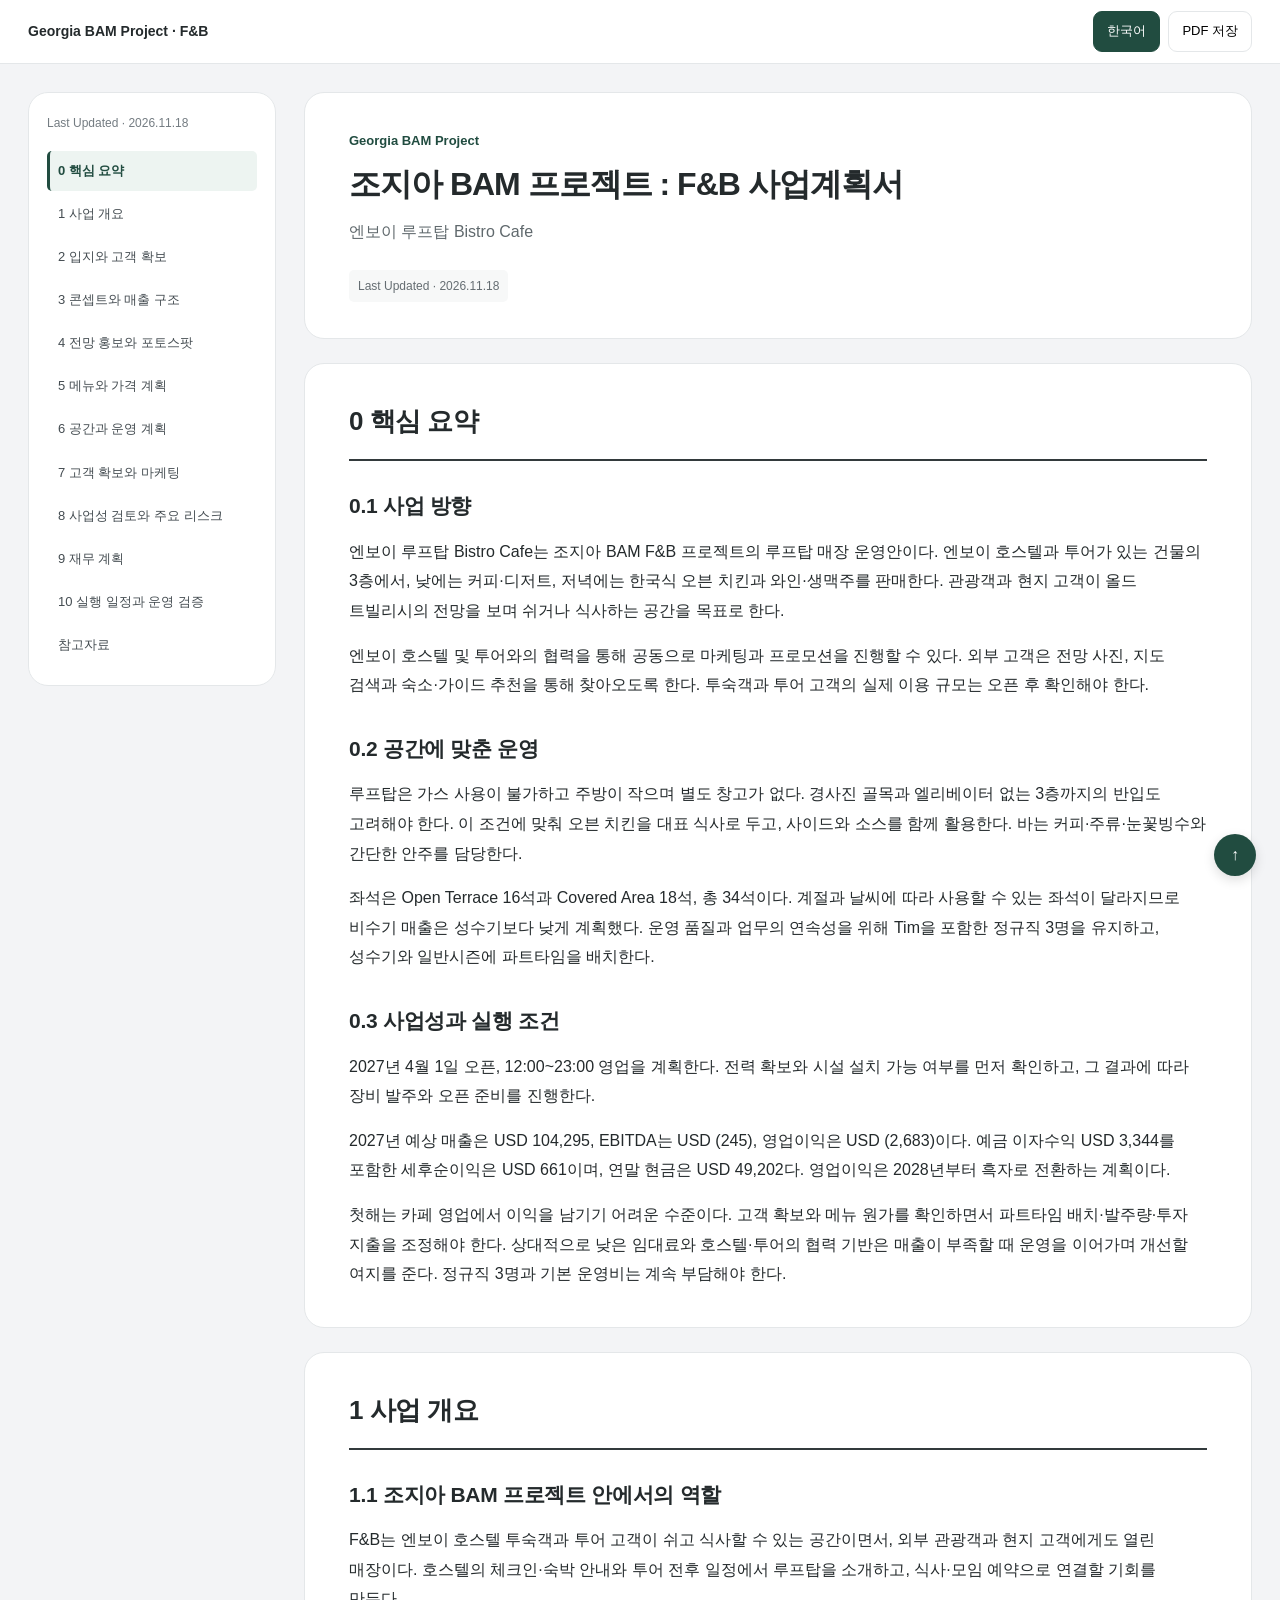
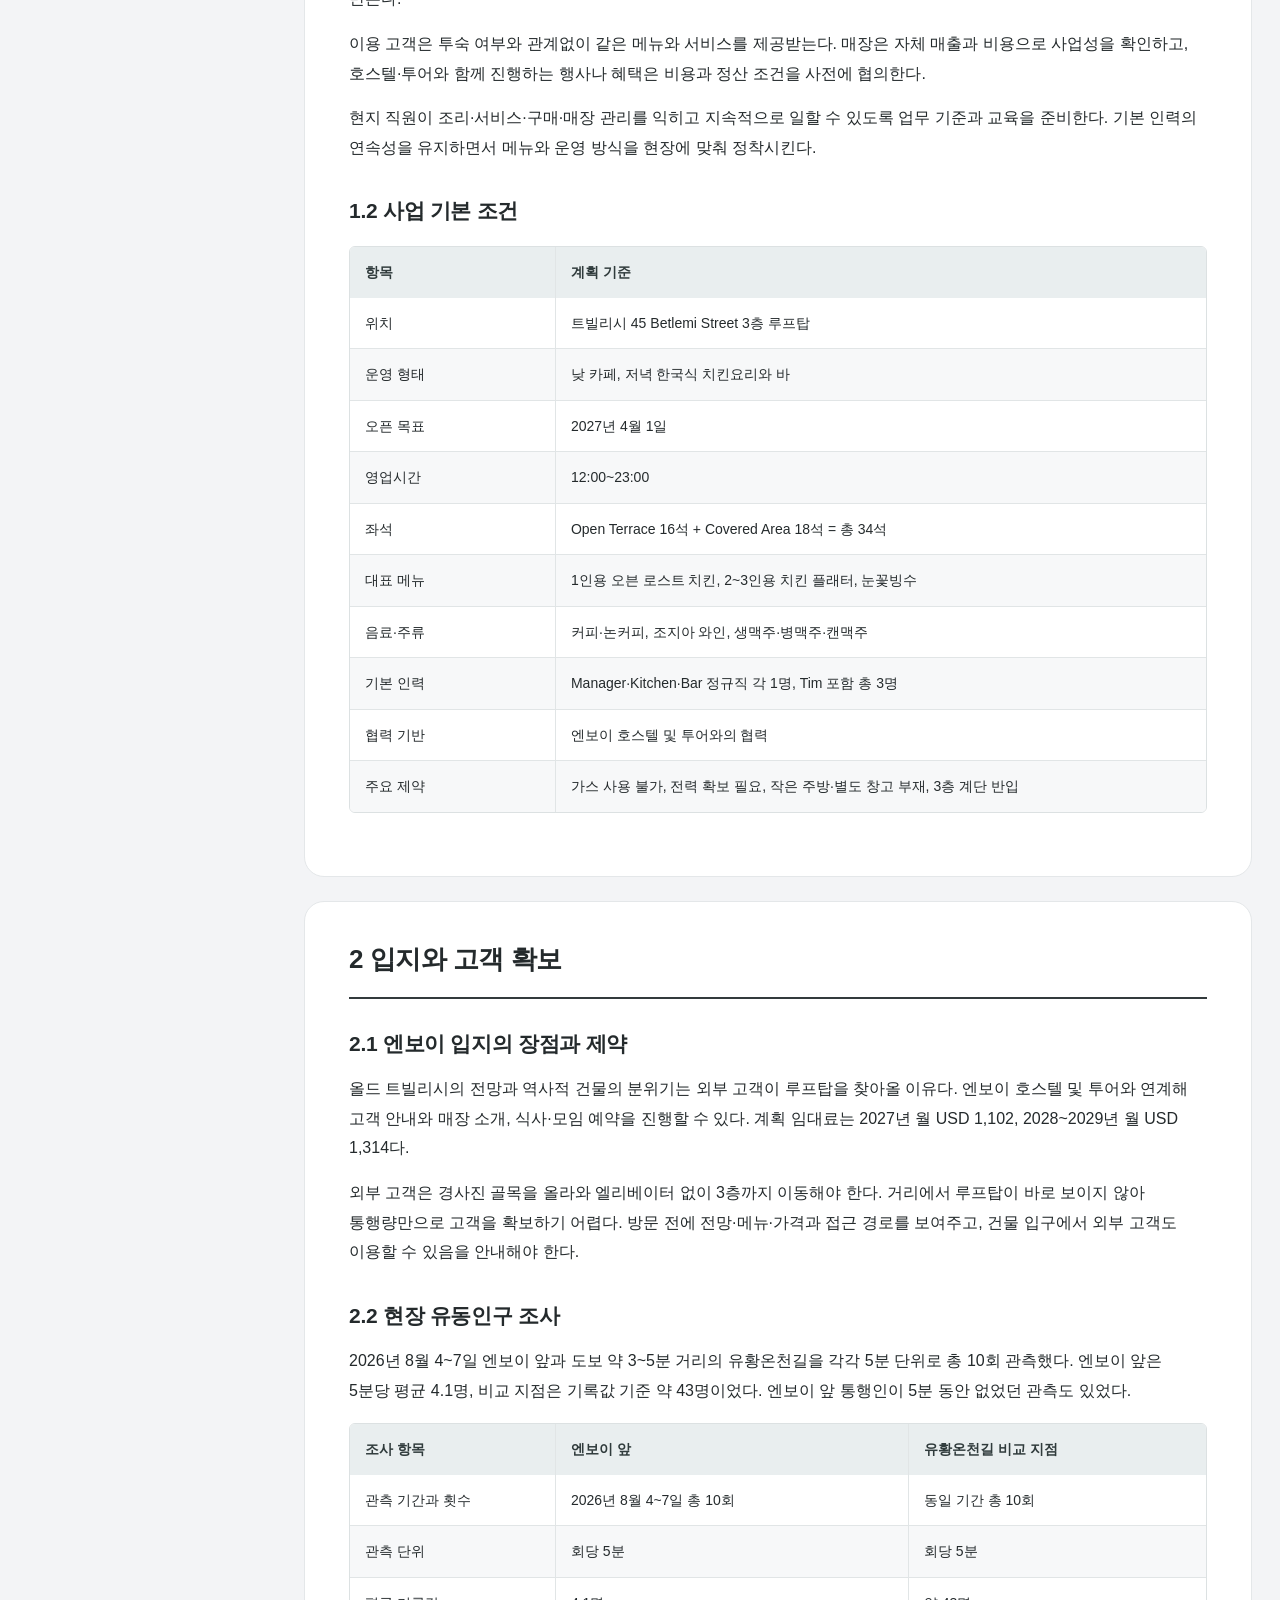
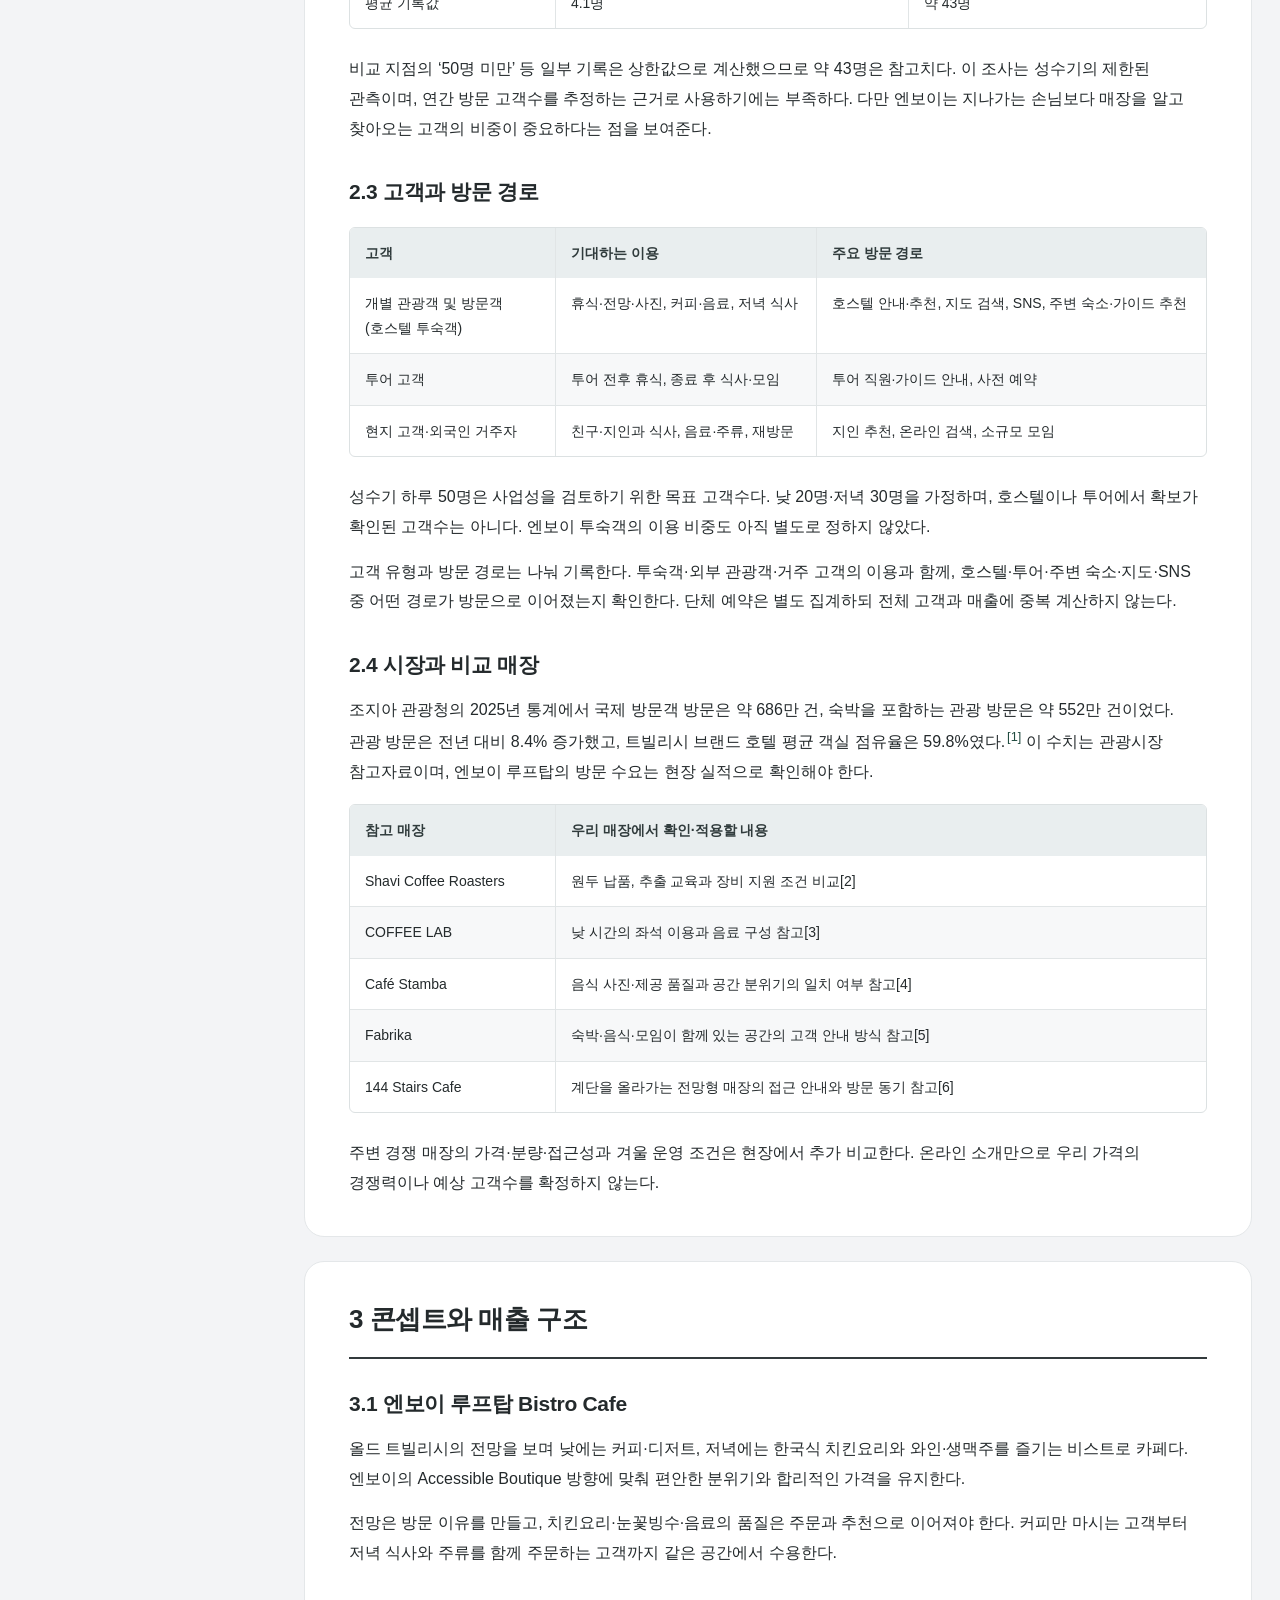
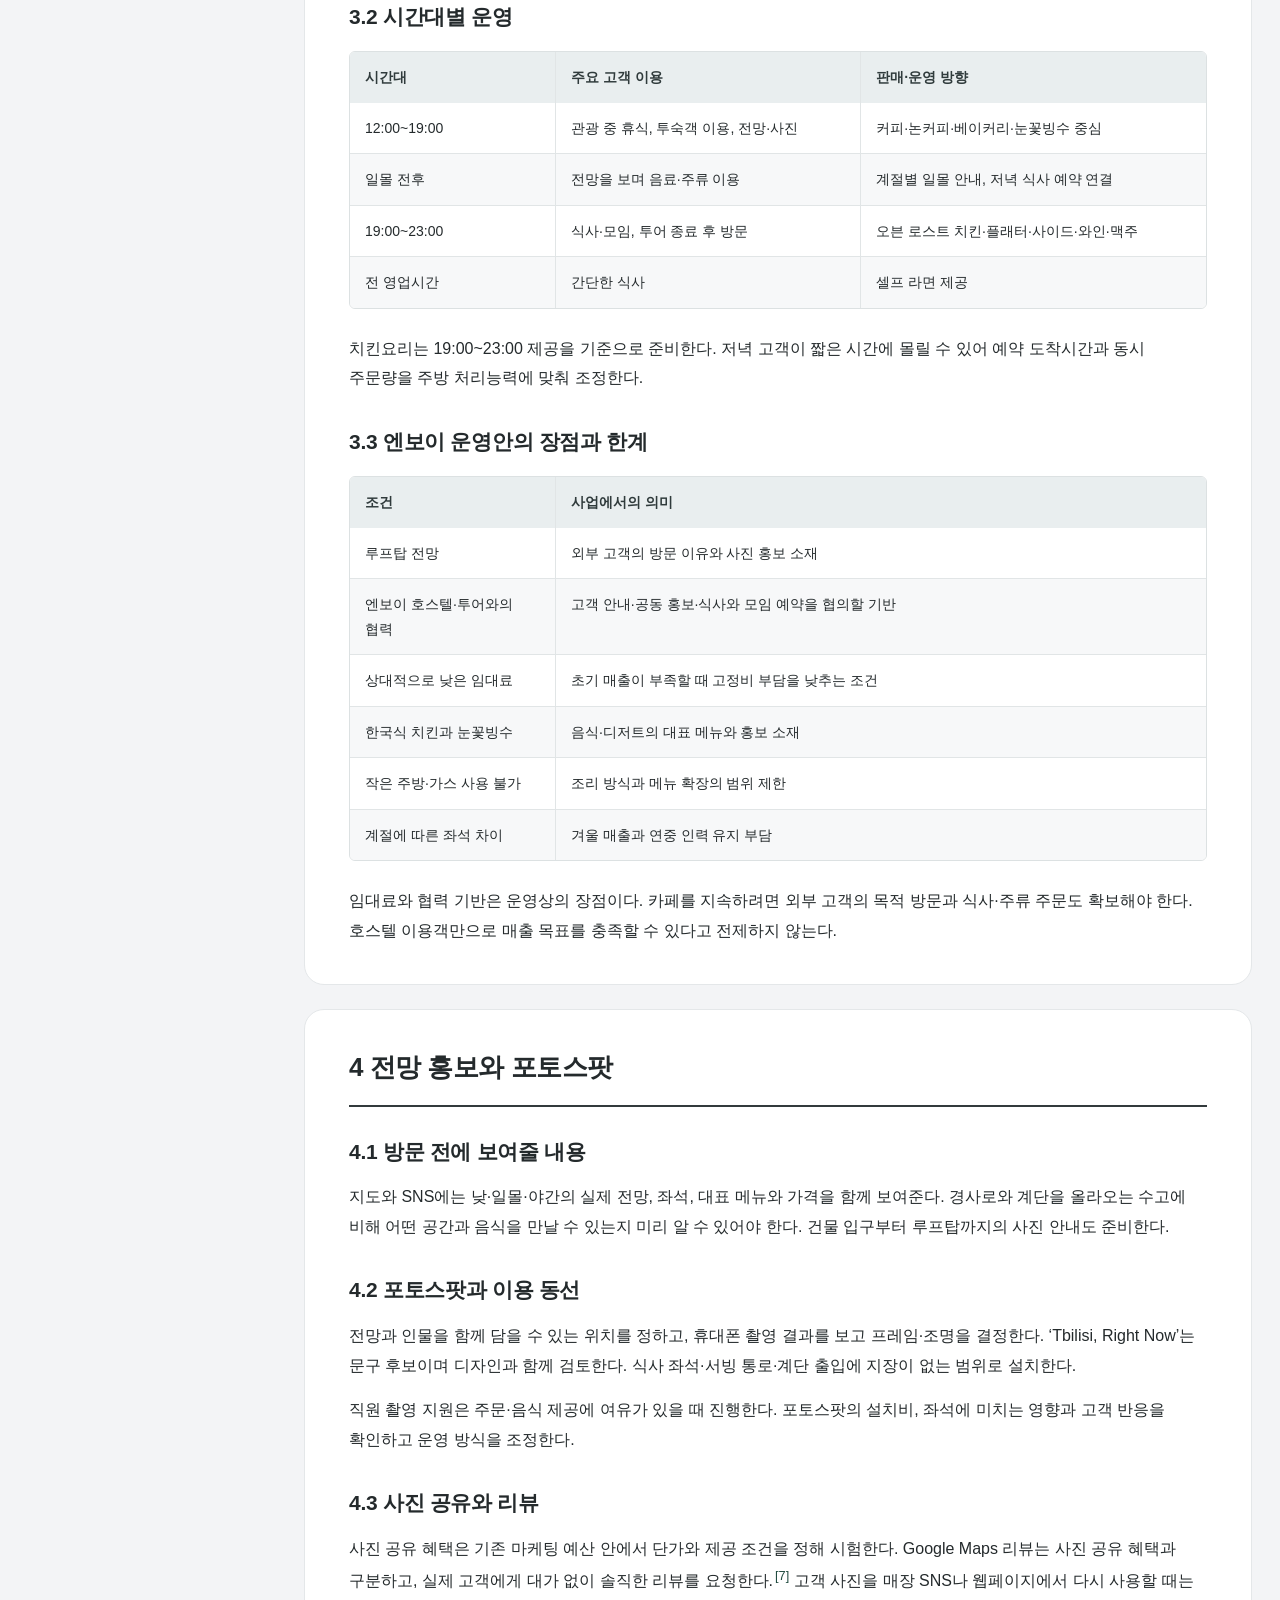
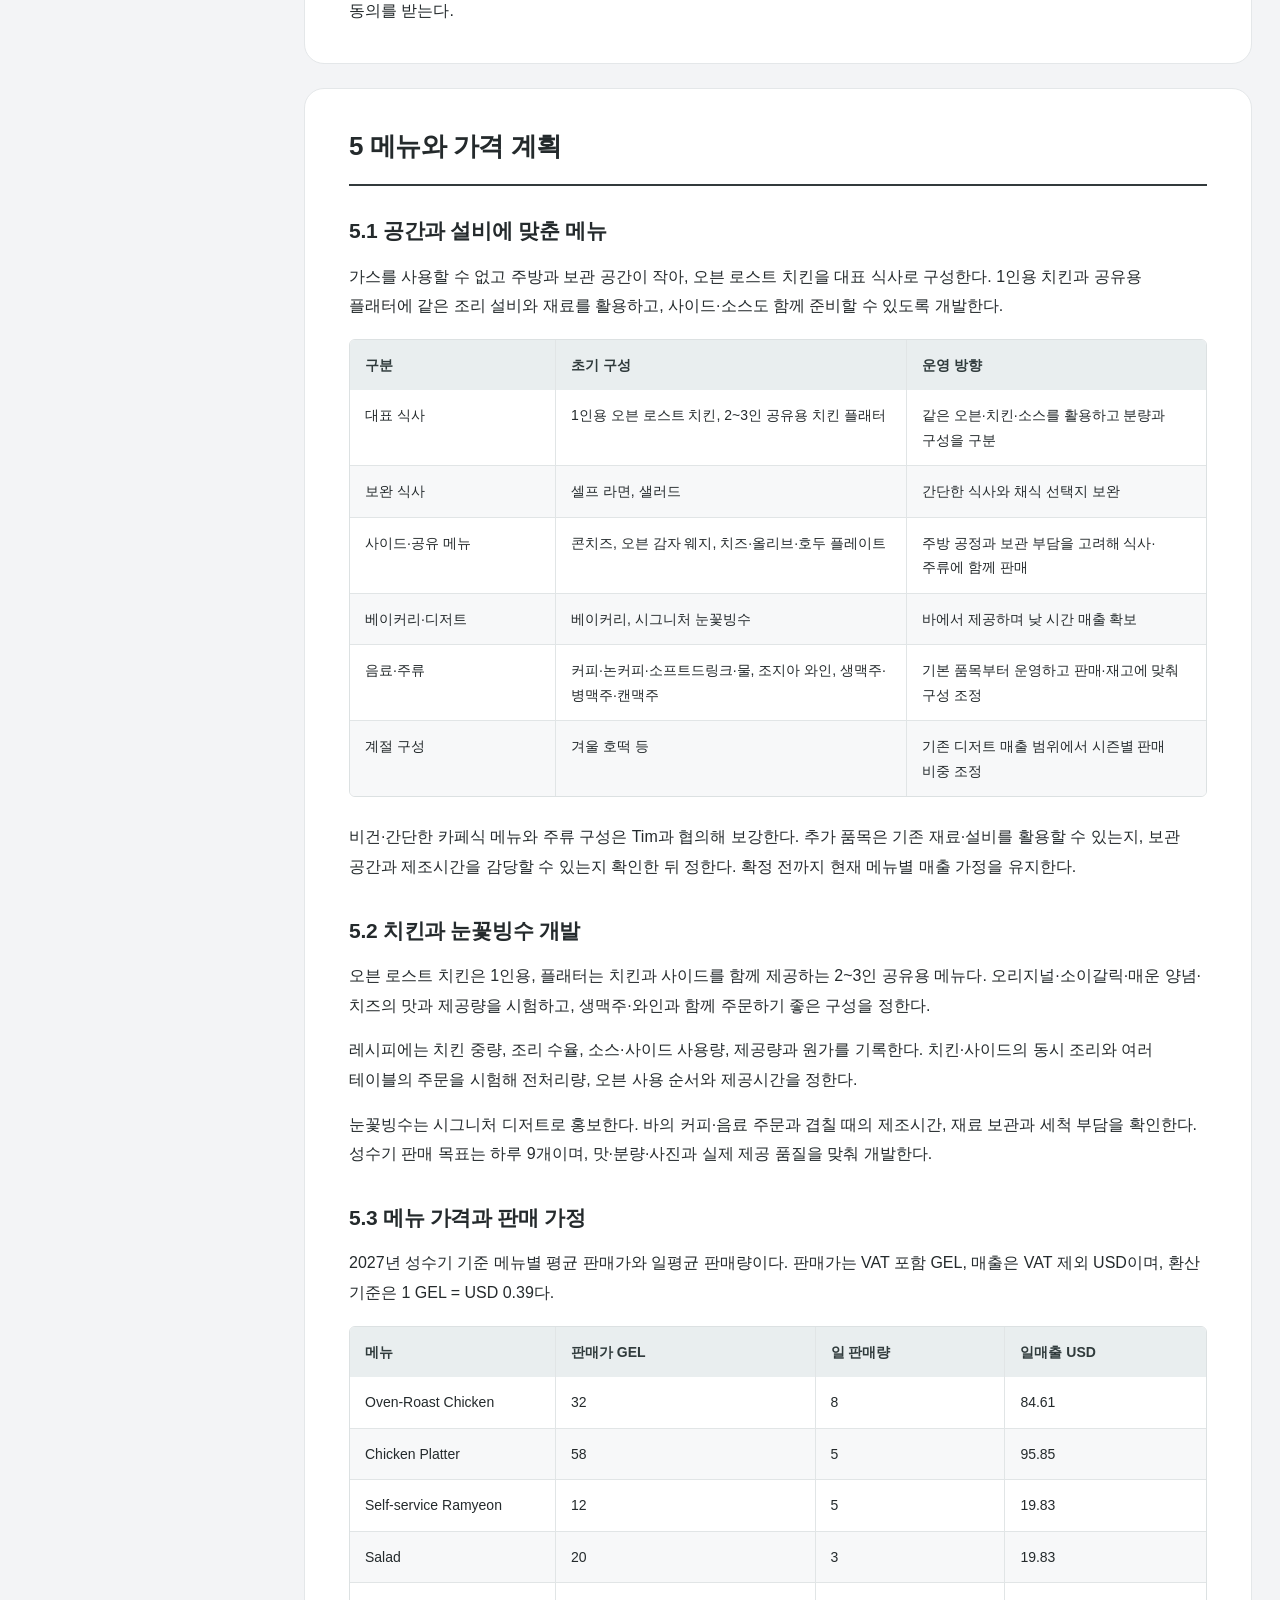
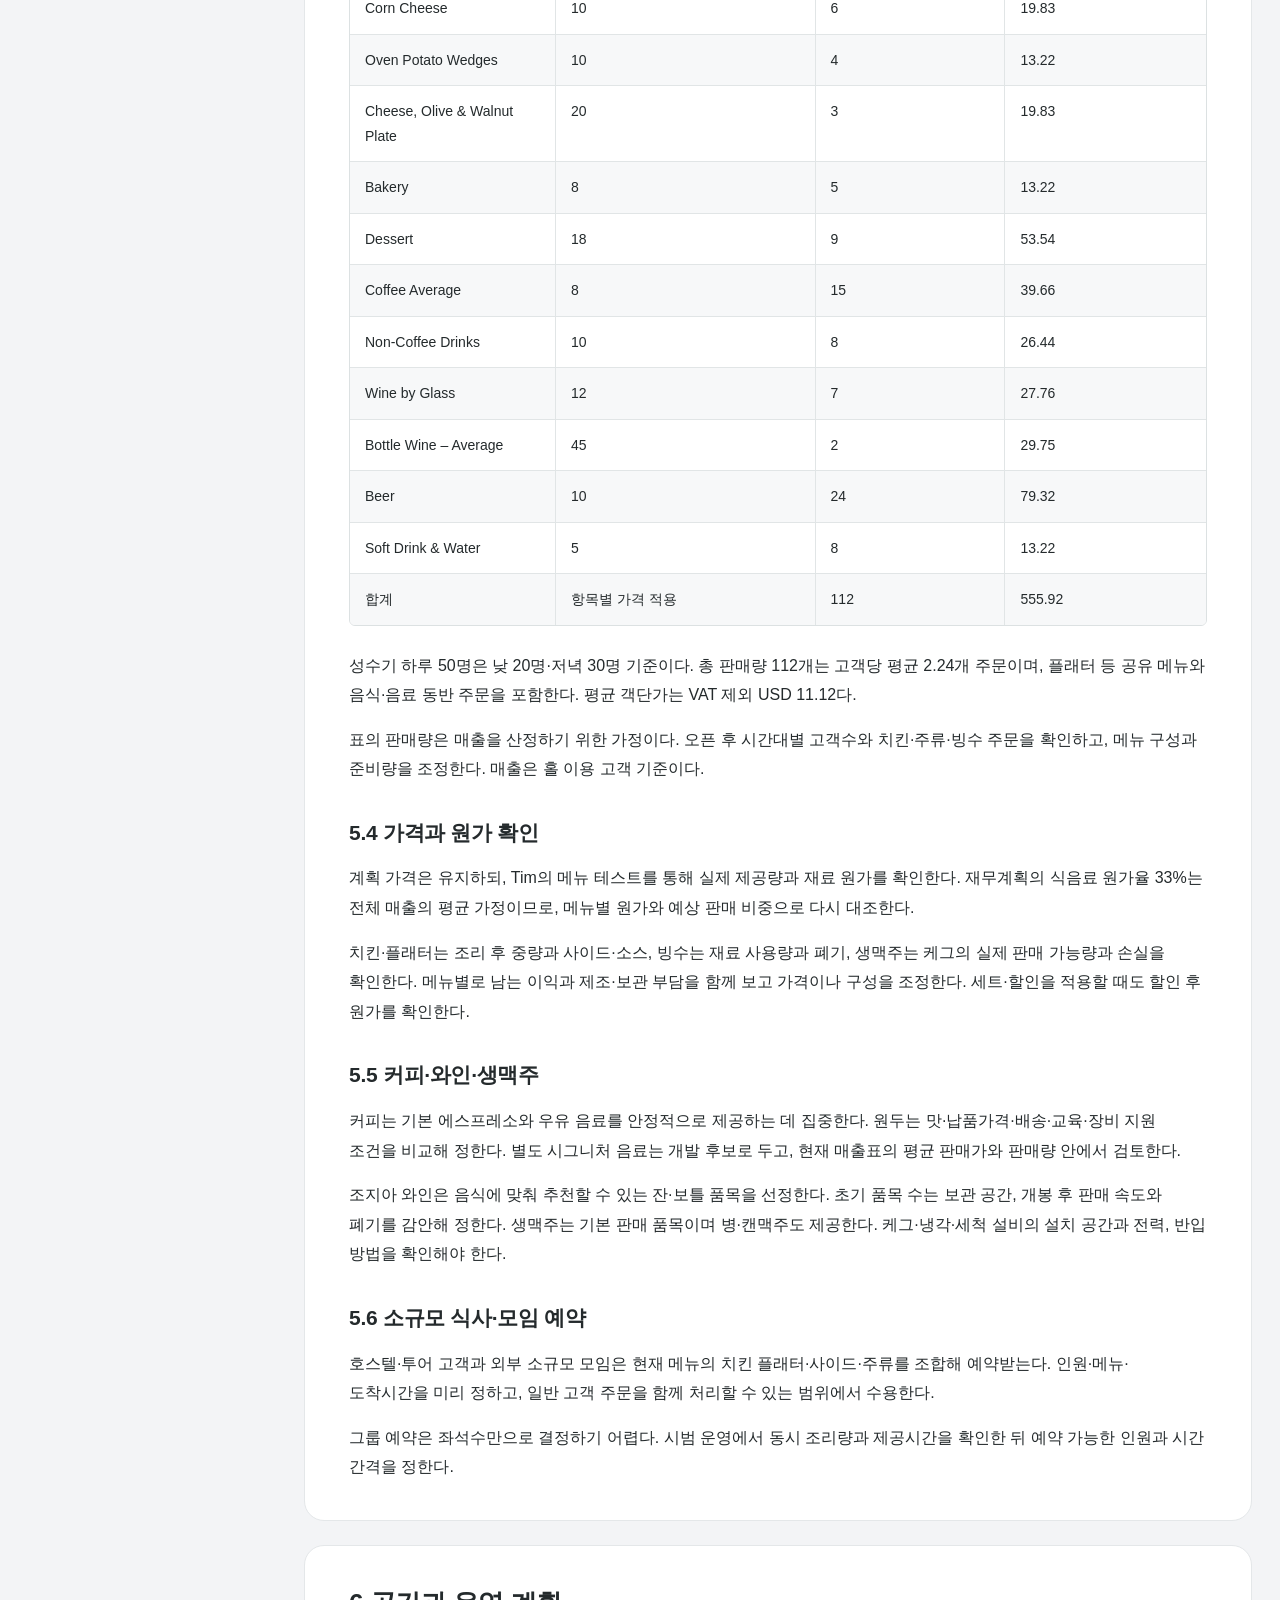
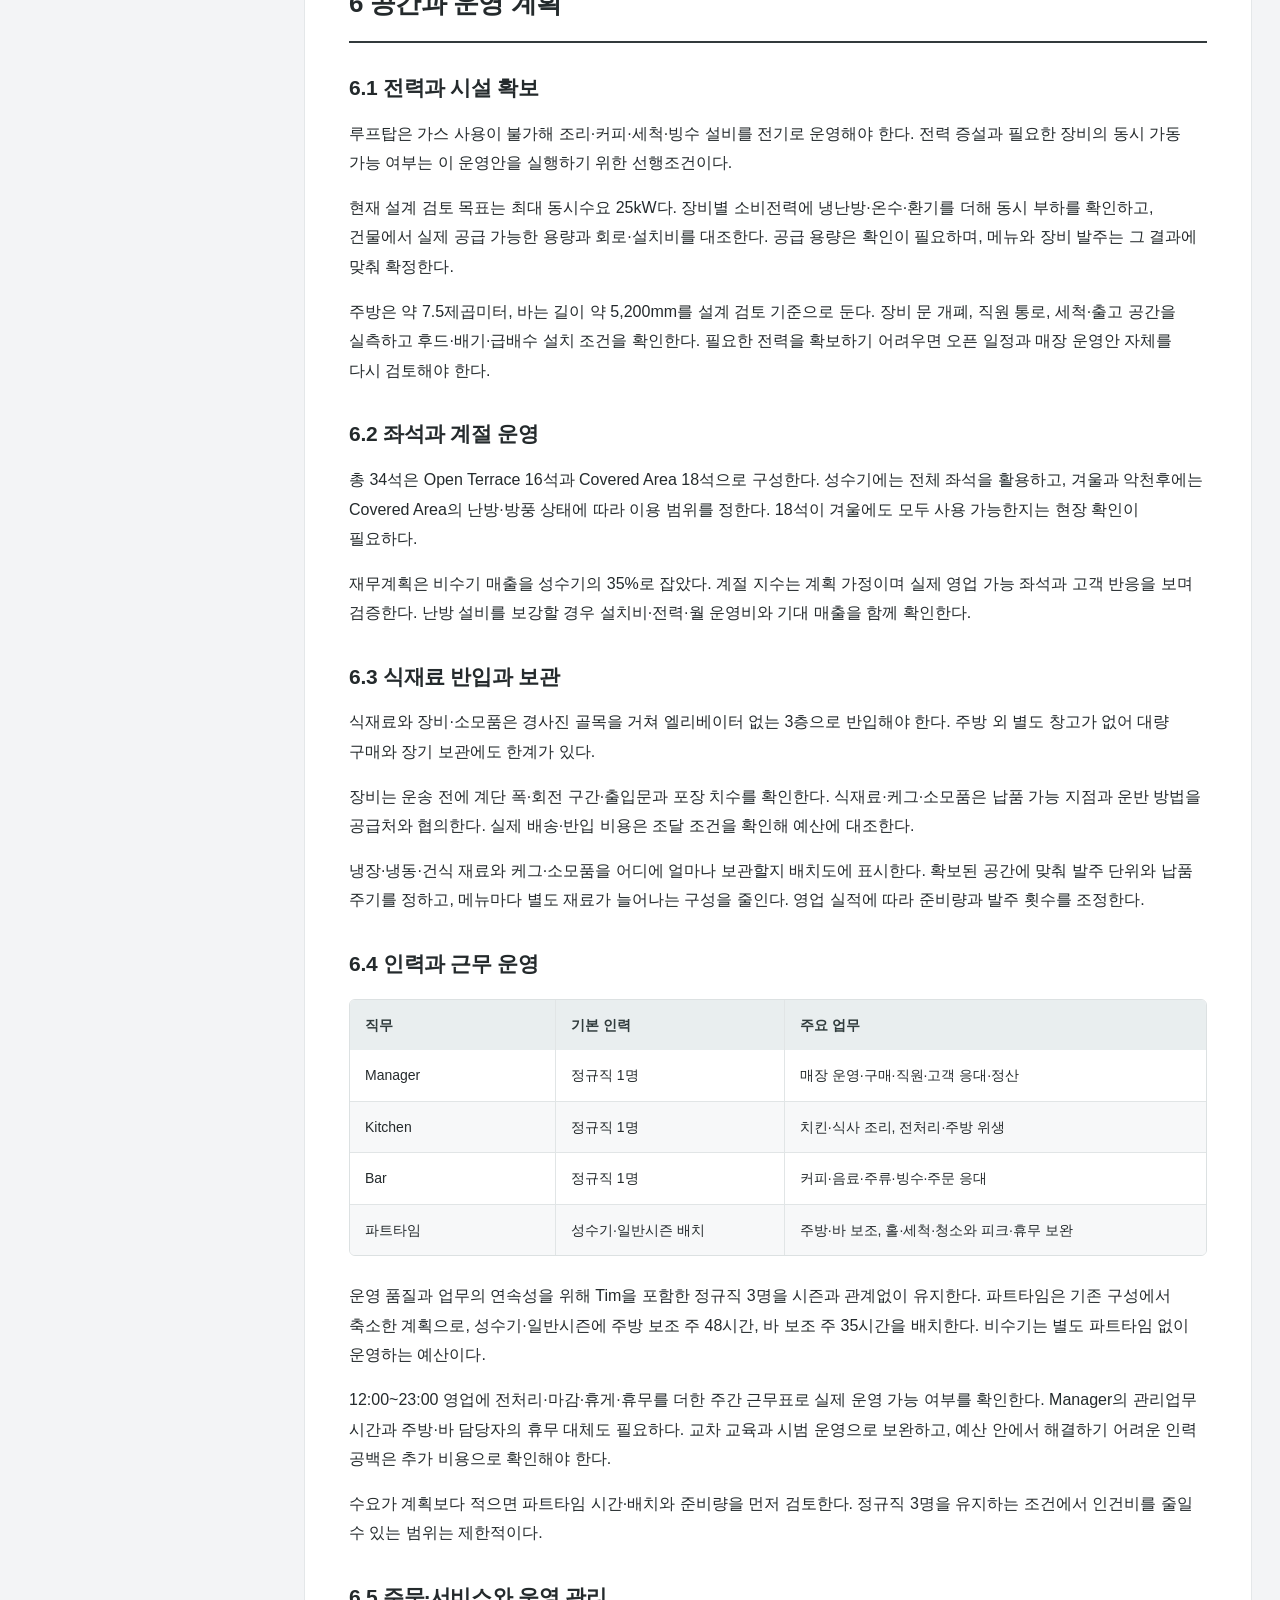
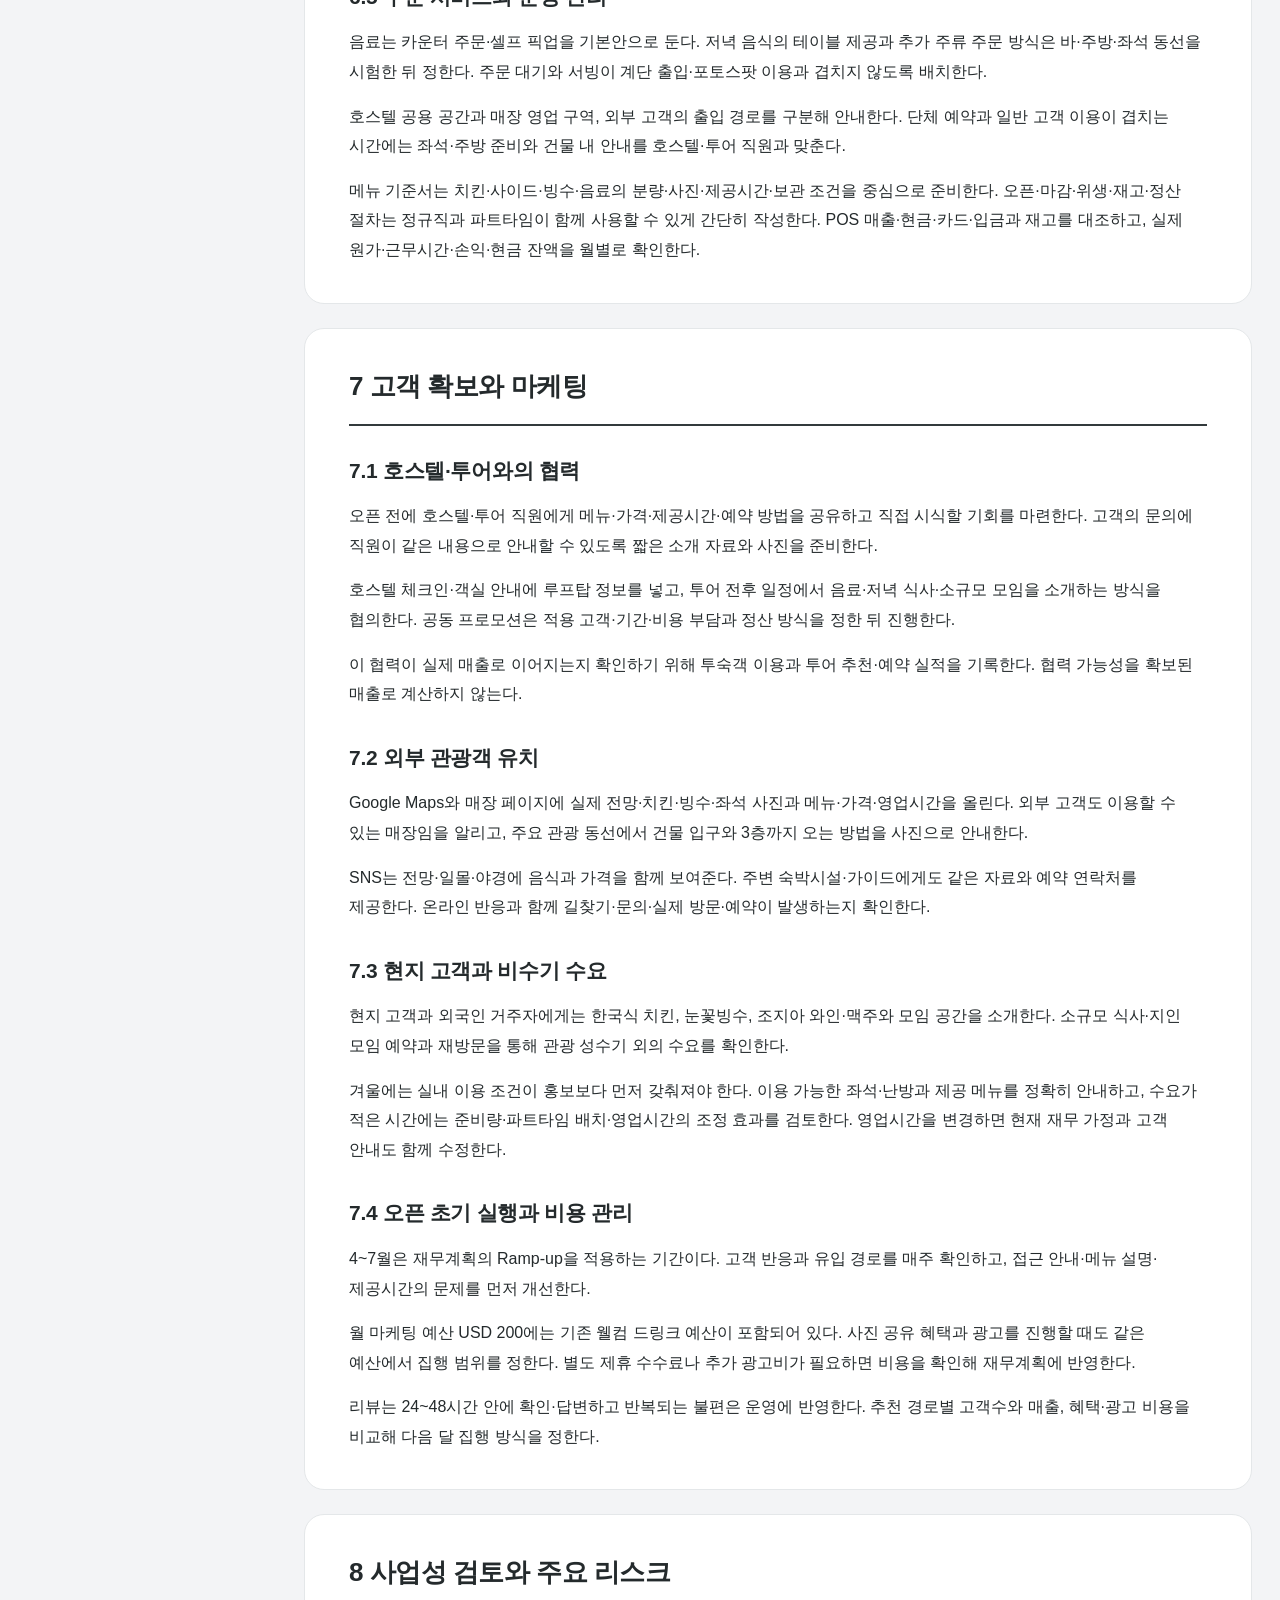
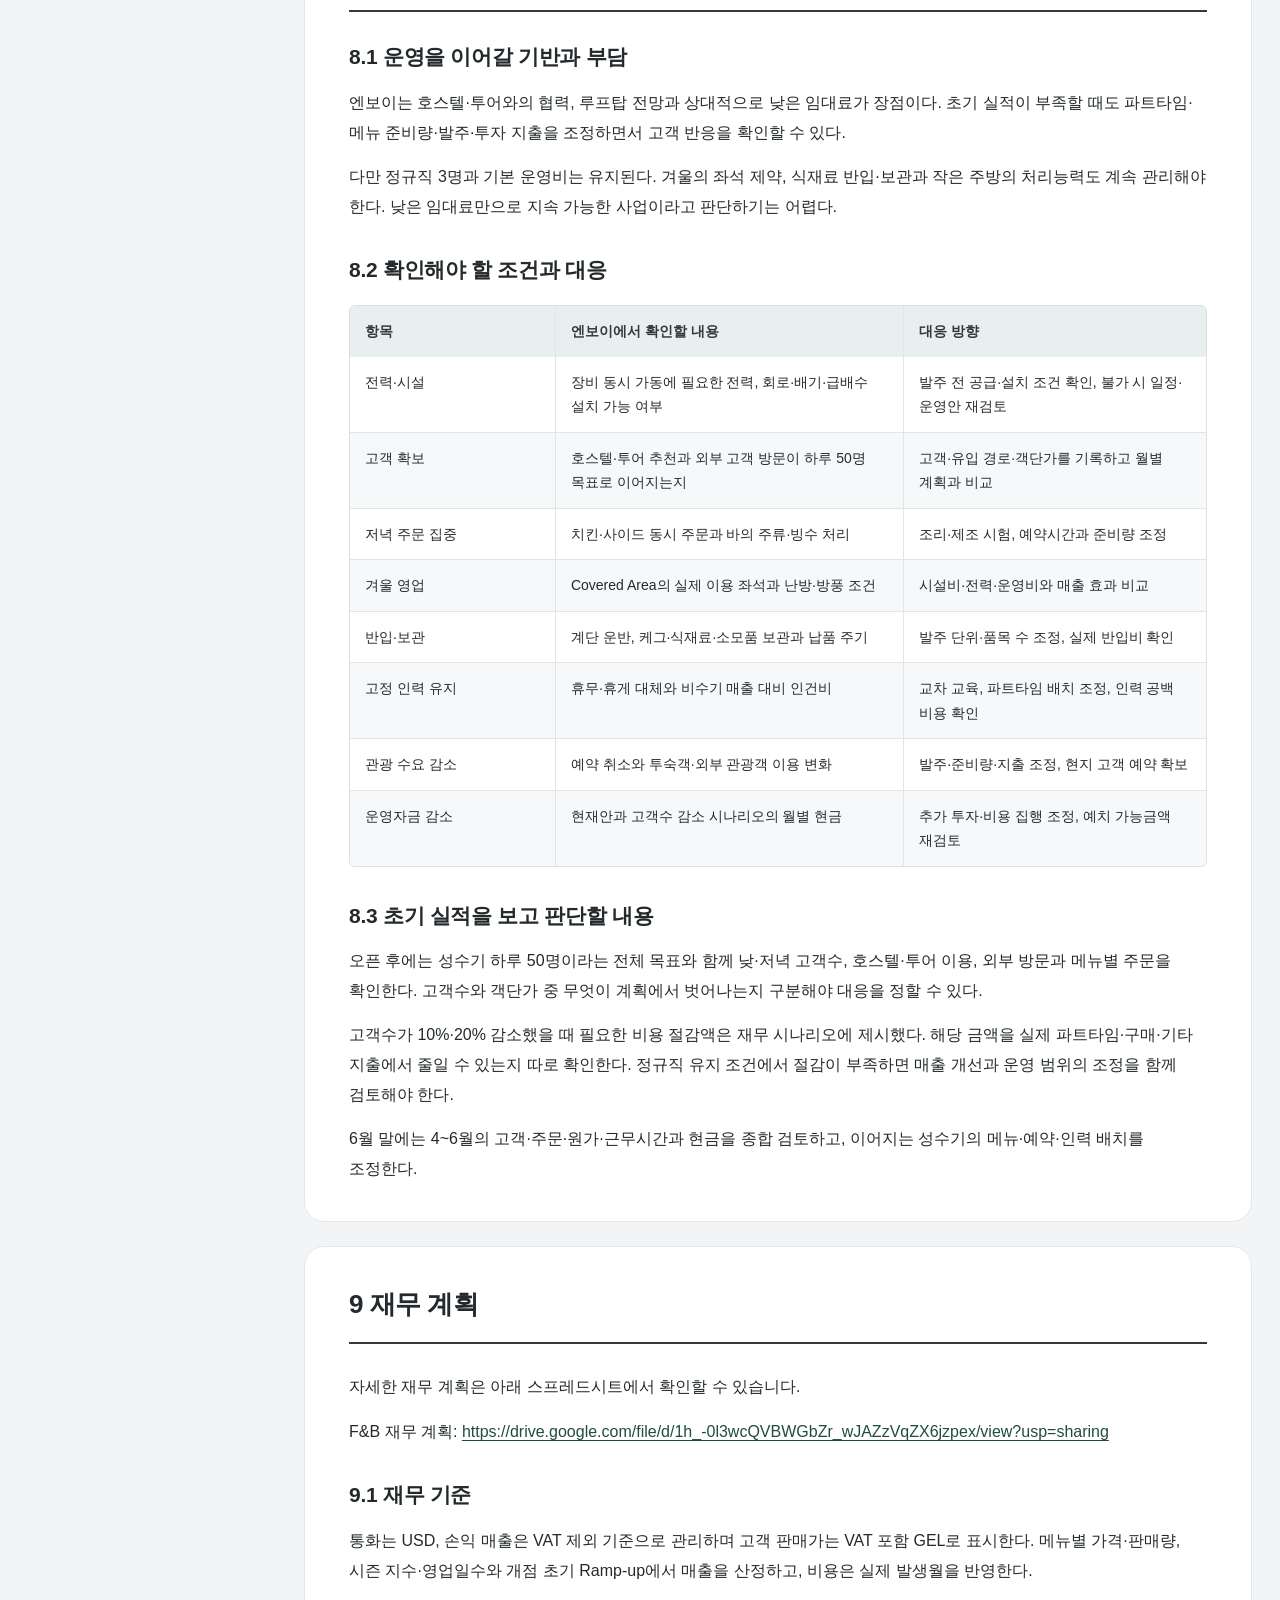
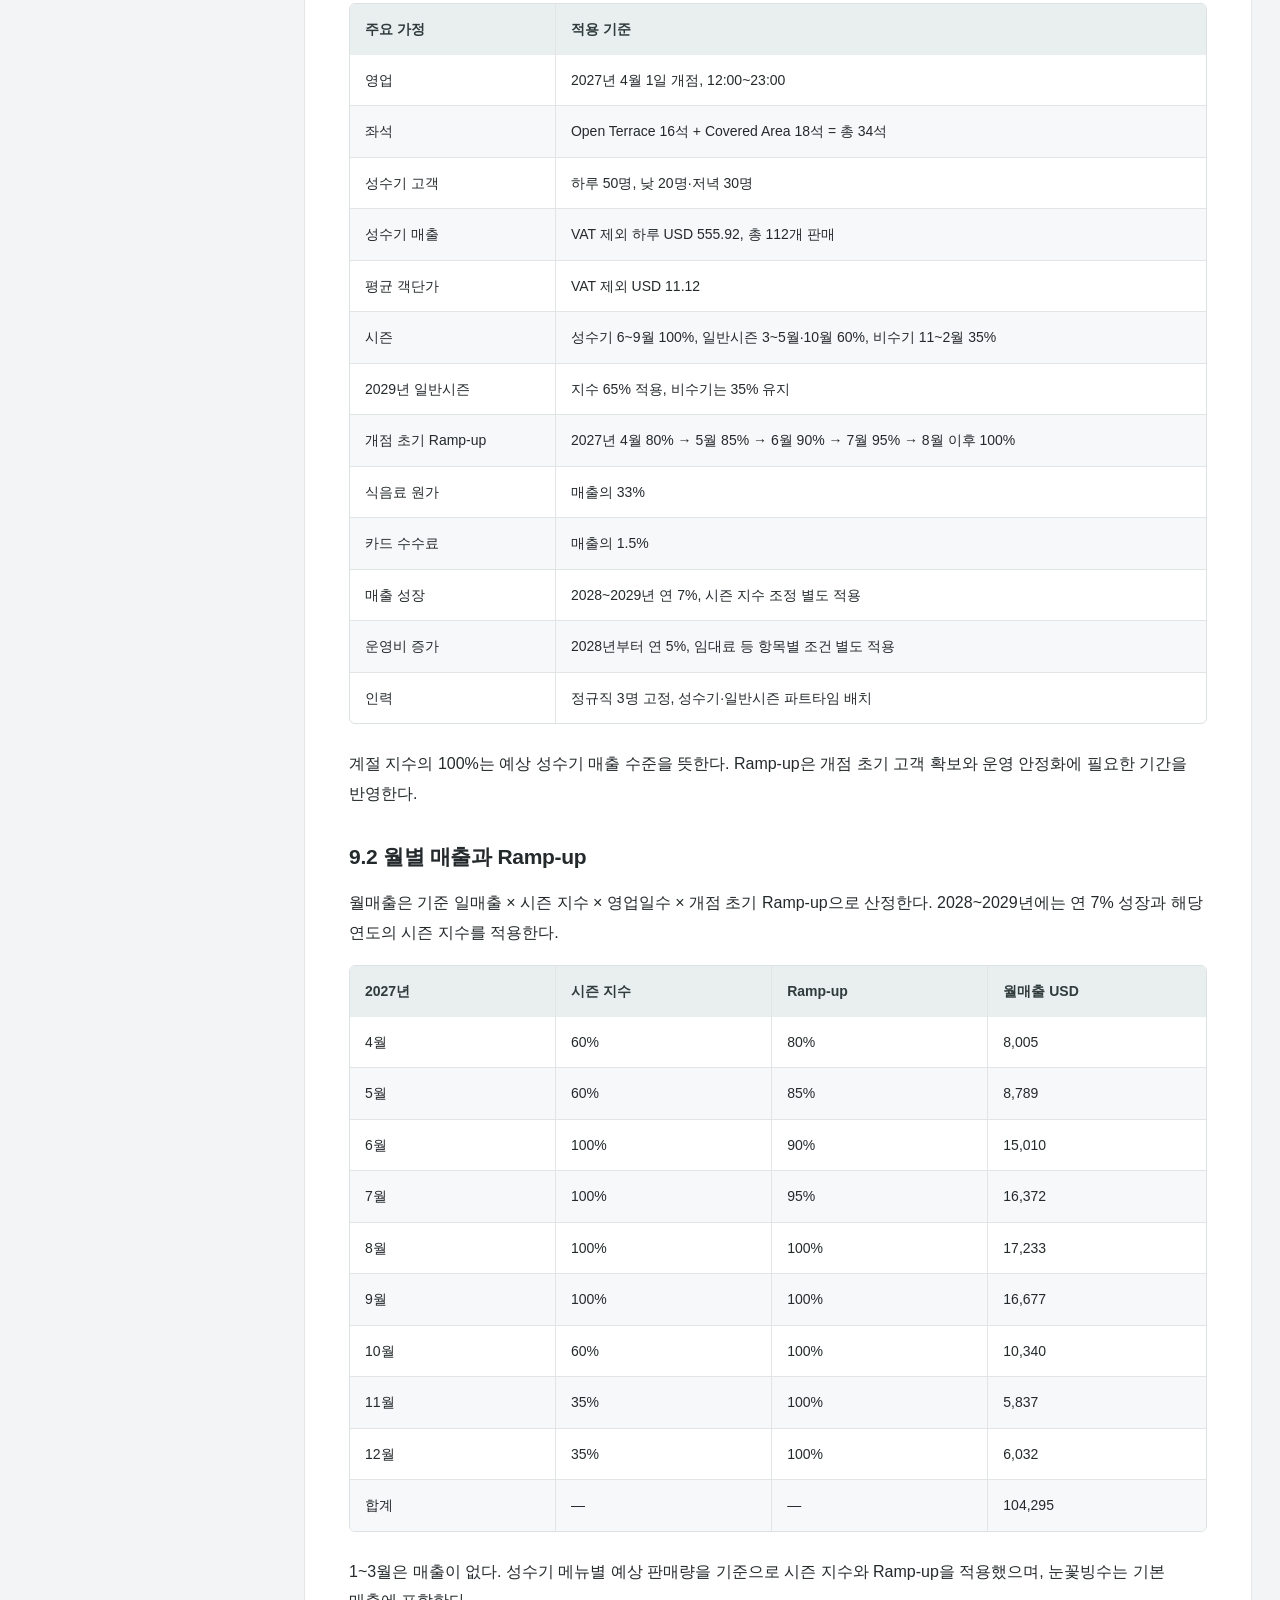
==== commit 63d39d76: "Refine Envoy collaboration wording and individual guest category" ====
--- a/index.html
+++ b/index.html
@@ -1 +1 @@
-<!doctype html><html lang="ko"><head><meta charset="utf-8"><meta name="viewport" content="width=device-width,initial-scale=1"><meta name="description" content="엔보이 루프탑 Bistro Cafe의 사업 전략, 메뉴, 운영, 마케팅 및 재무 계획. BAM팀과 오너십 내부 검토용."><meta name="robots" content="noindex,nofollow"><title>조지아 BAM 프로젝트 : F&B 사업계획서</title><link rel="stylesheet" href="styles.css"></head><body id="top"><a class="skip" href="#main">본문으로 이동</a><header class="topbar"><a class="brand" href="#top">Georgia BAM Project · F&B</a><div class="actions"><span class="language" lang="ko">한국어</span><button id="print" type="button">PDF 저장</button></div></header><div class="layout"><aside aria-label="사업계획서 목차"><div class="version"><span>Last Updated · 2026.11.18</span></div><details id="toc" open><summary>목차 보기</summary><nav aria-label="장별 이동"><a href="#sec0">0 핵심 요약</a><a href="#sec1">1 사업 개요</a><a href="#sec2">2 입지와 고객 확보</a><a href="#sec3">3 콘셉트와 매출 구조</a><a href="#sec4">4 전망 홍보와 포토스팟</a><a href="#sec5">5 메뉴와 가격 계획</a><a href="#sec6">6 공간과 운영 계획</a><a href="#sec7">7 고객 확보와 마케팅</a><a href="#sec8">8 사업성 검토와 주요 리스크</a><a href="#sec9">9 재무 계획</a><a href="#sec10">10 실행 일정과 운영 검증</a><a href="#references">참고자료</a></nav></details></aside><main id="main"><div class="cover"><div class="eyebrow">Georgia BAM Project</div><h1>조지아 BAM 프로젝트 :<br class="mobile-break"> F&B 사업계획서</h1><div class="subtitle">엔보이 루프탑 Bistro Cafe</div><div class="badges"><span>Last Updated · 2026.11.18</span></div></div><section id="sec0" aria-labelledby="heading-sec0"><h2 id="heading-sec0">0 핵심 요약</h2><h3 id="sub-0.1">0.1 사업 방향</h3><p>엔보이 루프탑 Bistro Cafe는 조지아 BAM F&amp;B 프로젝트의 루프탑 매장 운영안이다. 엔보이 호스텔과 투어가 있는 건물의 3층에서, 낮에는 커피·디저트, 저녁에는 한국식 오븐 치킨과 와인·생맥주를 판매한다. 관광객과 현지 고객이 올드 트빌리시의 전망을 보며 쉬거나 식사하는 공간을 목표로 한다.</p><p>호스텔 투숙객과 투어 고객에게 매장을 소개할 수 있고, 같은 건물의 직원들과 고객 안내·공동 홍보·소규모 예약을 협의할 수 있다는 점이 장점이다. 외부 고객은 전망 사진, 지도 검색과 숙소·가이드 추천을 통해 찾아오도록 한다. 투숙객과 투어 고객의 실제 이용 규모는 오픈 후 확인해야 한다.</p><h3 id="sub-0.2">0.2 공간에 맞춘 운영</h3><p>루프탑은 가스 사용이 불가하고 주방이 작으며 별도 창고가 없다. 경사진 골목과 엘리베이터 없는 3층까지의 반입도 고려해야 한다. 이 조건에 맞춰 오븐 치킨을 대표 식사로 두고, 사이드와 소스를 함께 활용한다. 바는 커피·주류·눈꽃빙수와 간단한 안주를 담당한다.</p><p>좌석은 Open Terrace 16석과 Covered Area 18석, 총 34석이다. 계절과 날씨에 따라 사용할 수 있는 좌석이 달라지므로 비수기 매출은 성수기보다 낮게 계획했다. 운영 품질과 업무의 연속성을 위해 Tim을 포함한 정규직 3명을 유지하고, 성수기와 일반시즌에 파트타임을 배치한다.</p><h3 id="sub-0.3">0.3 사업성과 실행 조건</h3><p>2027년 4월 1일 오픈, 12:00~23:00 영업을 계획한다. 전력 확보와 시설 설치 가능 여부를 먼저 확인하고, 그 결과에 따라 장비 발주와 오픈 준비를 진행한다.</p><p>2027년 예상 매출은 USD 104,295, EBITDA는 USD (245), 영업이익은 USD (2,683)이다. 예금 이자수익 USD 3,344를 포함한 세후순이익은 USD 661이며, 연말 현금은 USD 49,202다. 영업이익은 2028년부터 흑자로 전환하는 계획이다.</p><p>첫해는 카페 영업에서 이익을 남기기 어려운 수준이다. 고객 확보와 메뉴 원가를 확인하면서 파트타임 배치·발주량·투자 지출을 조정해야 한다. 상대적으로 낮은 임대료와 호스텔·투어의 협력 기반은 매출이 부족할 때 운영을 이어가며 개선할 여지를 준다. 정규직 3명과 기본 운영비는 계속 부담해야 한다.</p></section><section id="sec1" aria-labelledby="heading-sec1"><h2 id="heading-sec1">1 사업 개요</h2><h3 id="sub-1.1">1.1 조지아 BAM 프로젝트 안에서의 역할</h3><p>F&amp;B는 엔보이 호스텔 투숙객과 투어 고객이 쉬고 식사할 수 있는 공간이면서, 외부 관광객과 현지 고객에게도 열린 매장이다. 호스텔의 체크인·숙박 안내와 투어 전후 일정에서 루프탑을 소개하고, 식사·모임 예약으로 연결할 기회를 만든다.</p><p>이용 고객은 투숙 여부와 관계없이 같은 메뉴와 서비스를 제공받는다. 매장은 자체 매출과 비용으로 사업성을 확인하고, 호스텔·투어와 함께 진행하는 행사나 혜택은 비용과 정산 조건을 사전에 협의한다.</p><p>현지 직원이 조리·서비스·구매·매장 관리를 익히고 지속적으로 일할 수 있도록 업무 기준과 교육을 준비한다. 기본 인력의 연속성을 유지하면서 메뉴와 운영 방식을 현장에 맞춰 정착시킨다.</p><h3 id="sub-1.2">1.2 사업 기본 조건</h3><div class="table-wrap" tabindex="0" role="region" aria-label="1 사업 개요 표"><table><thead><tr><th scope="col">항목</th><th scope="col">계획 기준</th></tr></thead><tbody><tr><th scope="row">위치</th><td>트빌리시 45 Betlemi Street 3층 루프탑</td></tr><tr><th scope="row">운영 형태</th><td>낮 카페, 저녁 한국식 치킨요리와 바</td></tr><tr><th scope="row">오픈 목표</th><td>2027년 4월 1일</td></tr><tr><th scope="row">영업시간</th><td>12:00~23:00</td></tr><tr><th scope="row">좌석</th><td>Open Terrace 16석 + Covered Area 18석 = 총 34석</td></tr><tr><th scope="row">대표 메뉴</th><td>1인용 오븐 로스트 치킨, 2~3인용 치킨 플래터, 눈꽃빙수</td></tr><tr><th scope="row">음료·주류</th><td>커피·논커피, 조지아 와인, 생맥주·병맥주·캔맥주</td></tr><tr><th scope="row">기본 인력</th><td>Manager·Kitchen·Bar 정규직 각 1명, Tim 포함 총 3명</td></tr><tr><th scope="row">협력 기반</th><td>같은 건물의 엔보이 호스텔·투어</td></tr><tr><th scope="row">주요 제약</th><td>가스 사용 불가, 전력 확보 필요, 작은 주방·별도 창고 부재, 3층 계단 반입</td></tr></tbody></table></div></section><section id="sec2" aria-labelledby="heading-sec2"><h2 id="heading-sec2">2 입지와 고객 확보</h2><h3 id="sub-2.1">2.1 엔보이 입지의 장점과 제약</h3><p>올드 트빌리시의 전망과 역사적 건물의 분위기는 외부 고객이 루프탑을 찾아올 이유다. 호스텔·투어 직원이 같은 건물에 있어 고객 문의, 매장 소개와 예약을 현장에서 협의할 수 있다. 계획 임대료는 2027년 월 USD 1,102, 2028~2029년 월 USD 1,314다.</p><p>외부 고객은 경사진 골목을 올라와 엘리베이터 없이 3층까지 이동해야 한다. 거리에서 루프탑이 바로 보이지 않아 통행량만으로 고객을 확보하기 어렵다. 방문 전에 전망·메뉴·가격과 접근 경로를 보여주고, 건물 입구에서 외부 고객도 이용할 수 있음을 안내해야 한다.</p><h3 id="sub-2.2">2.2 현장 유동인구 조사</h3><p>2026년 8월 4~7일 엔보이 앞과 도보 약 3~5분 거리의 유황온천길을 각각 5분 단위로 총 10회 관측했다. 엔보이 앞은 5분당 평균 4.1명, 비교 지점은 기록값 기준 약 43명이었다. 엔보이 앞 통행인이 5분 동안 없었던 관측도 있었다.</p><div class="table-wrap" tabindex="0" role="region" aria-label="2 입지와 고객 확보 표"><table><thead><tr><th scope="col">조사 항목</th><th scope="col">엔보이 앞</th><th scope="col">유황온천길 비교 지점</th></tr></thead><tbody><tr><th scope="row">관측 기간과 횟수</th><td>2026년 8월 4~7일 총 10회</td><td>동일 기간 총 10회</td></tr><tr><th scope="row">관측 단위</th><td>회당 5분</td><td>회당 5분</td></tr><tr><th scope="row">평균 기록값</th><td>4.1명</td><td>약 43명</td></tr></tbody></table></div><p>비교 지점의 ‘50명 미만’ 등 일부 기록은 상한값으로 계산했으므로 약 43명은 참고치다. 이 조사는 성수기의 제한된 관측이며, 연간 방문 고객수를 추정하는 근거로 사용하기에는 부족하다. 다만 엔보이는 지나가는 손님보다 매장을 알고 찾아오는 고객의 비중이 중요하다는 점을 보여준다.</p><h3 id="sub-2.3">2.3 고객과 방문 경로</h3><div class="table-wrap" tabindex="0" role="region" aria-label="2 입지와 고객 확보 표"><table><thead><tr><th scope="col">고객</th><th scope="col">기대하는 이용</th><th scope="col">주요 방문 경로</th></tr></thead><tbody><tr><th scope="row">엔보이 호스텔 투숙객</th><td>체크인 후 휴식, 커피·음료, 저녁 식사</td><td>체크인·객실 안내, 호스텔 직원 추천</td></tr><tr><th scope="row">투어 고객</th><td>투어 전후 휴식, 종료 후 식사·모임</td><td>투어 직원·가이드 안내, 사전 예약</td></tr><tr><th scope="row">외부 관광객</th><td>전망·사진, 관광 중 휴식, 저녁 식사</td><td>지도 검색, SNS, 주변 숙소·가이드 추천</td></tr><tr><th scope="row">현지 고객·외국인 거주자</th><td>친구·지인과 식사, 음료·주류, 재방문</td><td>지인 추천, 온라인 검색, 소규모 모임</td></tr></tbody></table></div><p>성수기 하루 50명은 사업성을 검토하기 위한 목표 고객수다. 낮 20명·저녁 30명을 가정하며, 호스텔이나 투어에서 확보가 확인된 고객수는 아니다. 엔보이 투숙객의 이용 비중도 아직 별도로 정하지 않았다.</p><p>고객 유형과 방문 경로는 나눠 기록한다. 투숙객·외부 관광객·거주 고객의 이용과 함께, 호스텔·투어·주변 숙소·지도·SNS 중 어떤 경로가 방문으로 이어졌는지 확인한다. 단체 예약은 별도 집계하되 전체 고객과 매출에 중복 계산하지 않는다.</p><h3 id="sub-2.4">2.4 시장과 비교 매장</h3><p>조지아 관광청의 2025년 통계에서 국제 방문객 방문은 약 686만 건, 숙박을 포함하는 관광 방문은 약 552만 건이었다. 관광 방문은 전년 대비 8.4% 증가했고, 트빌리시 브랜드 호텔 평균 객실 점유율은 59.8%였다.<a class="citation" href="#ref-1">[1]</a> 이 수치는 관광시장 참고자료이며, 엔보이 루프탑의 방문 수요는 현장 실적으로 확인해야 한다.</p><div class="table-wrap" tabindex="0" role="region" aria-label="2 입지와 고객 확보 표"><table><thead><tr><th scope="col">참고 매장</th><th scope="col">우리 매장에서 확인·적용할 내용</th></tr></thead><tbody><tr><th scope="row">Shavi Coffee Roasters</th><td>원두 납품, 추출 교육과 장비 지원 조건 비교[2]</td></tr><tr><th scope="row">COFFEE LAB</th><td>낮 시간의 좌석 이용과 음료 구성 참고[3]</td></tr><tr><th scope="row">Café Stamba</th><td>음식 사진·제공 품질과 공간 분위기의 일치 여부 참고[4]</td></tr><tr><th scope="row">Fabrika</th><td>숙박·음식·모임이 함께 있는 공간의 고객 안내 방식 참고[5]</td></tr><tr><th scope="row">144 Stairs Cafe</th><td>계단을 올라가는 전망형 매장의 접근 안내와 방문 동기 참고[6]</td></tr></tbody></table></div><p>주변 경쟁 매장의 가격·분량·접근성과 겨울 운영 조건은 현장에서 추가 비교한다. 온라인 소개만으로 우리 가격의 경쟁력이나 예상 고객수를 확정하지 않는다.</p></section><section id="sec3" aria-labelledby="heading-sec3"><h2 id="heading-sec3">3 콘셉트와 매출 구조</h2><h3 id="sub-3.1">3.1 엔보이 루프탑 Bistro Cafe</h3><p>올드 트빌리시의 전망을 보며 낮에는 커피·디저트, 저녁에는 한국식 치킨요리와 와인·생맥주를 즐기는 비스트로 카페다. 엔보이의 Accessible Boutique 방향에 맞춰 편안한 분위기와 합리적인 가격을 유지한다.</p><p>전망은 방문 이유를 만들고, 치킨요리·눈꽃빙수·음료의 품질은 주문과 추천으로 이어져야 한다. 커피만 마시는 고객부터 저녁 식사와 주류를 함께 주문하는 고객까지 같은 공간에서 수용한다.</p><h3 id="sub-3.2">3.2 시간대별 운영</h3><div class="table-wrap" tabindex="0" role="region" aria-label="3 콘셉트와 매출 구조 표"><table><thead><tr><th scope="col">시간대</th><th scope="col">주요 고객 이용</th><th scope="col">판매·운영 방향</th></tr></thead><tbody><tr><th scope="row">12:00~19:00</th><td>관광 중 휴식, 투숙객 이용, 전망·사진</td><td>커피·논커피·베이커리·눈꽃빙수 중심</td></tr><tr><th scope="row">일몰 전후</th><td>전망을 보며 음료·주류 이용</td><td>계절별 일몰 안내, 저녁 식사 예약 연결</td></tr><tr><th scope="row">19:00~23:00</th><td>식사·모임, 투어 종료 후 방문</td><td>오븐 로스트 치킨·플래터·사이드·와인·맥주</td></tr><tr><th scope="row">전 영업시간</th><td>간단한 식사</td><td>셀프 라면 제공</td></tr></tbody></table></div><p>치킨요리는 19:00~23:00 제공을 기준으로 준비한다. 저녁 고객이 짧은 시간에 몰릴 수 있어 예약 도착시간과 동시 주문량을 주방 처리능력에 맞춰 조정한다.</p><h3 id="sub-3.3">3.3 엔보이 운영안의 장점과 한계</h3><div class="table-wrap" tabindex="0" role="region" aria-label="3 콘셉트와 매출 구조 표"><table><thead><tr><th scope="col">조건</th><th scope="col">사업에서의 의미</th></tr></thead><tbody><tr><th scope="row">루프탑 전망</th><td>외부 고객의 방문 이유와 사진 홍보 소재</td></tr><tr><th scope="row">호스텔·투어와 같은 건물</th><td>고객 안내·공동 홍보·식사와 모임 예약을 협의할 기반</td></tr><tr><th scope="row">상대적으로 낮은 임대료</th><td>초기 매출이 부족할 때 고정비 부담을 낮추는 조건</td></tr><tr><th scope="row">한국식 치킨과 눈꽃빙수</th><td>음식·디저트의 대표 메뉴와 홍보 소재</td></tr><tr><th scope="row">작은 주방·가스 사용 불가</th><td>조리 방식과 메뉴 확장의 범위 제한</td></tr><tr><th scope="row">계절에 따른 좌석 차이</th><td>겨울 매출과 연중 인력 유지 부담</td></tr></tbody></table></div><p>임대료와 협력 기반은 운영상의 장점이다. 카페를 지속하려면 외부 고객의 목적 방문과 식사·주류 주문도 확보해야 한다. 호스텔 이용객만으로 매출 목표를 충족할 수 있다고 전제하지 않는다.</p></section><section id="sec4" aria-labelledby="heading-sec4"><h2 id="heading-sec4">4 전망 홍보와 포토스팟</h2><h3 id="sub-4.1">4.1 방문 전에 보여줄 내용</h3><p>지도와 SNS에는 낮·일몰·야간의 실제 전망, 좌석, 대표 메뉴와 가격을 함께 보여준다. 경사로와 계단을 올라오는 수고에 비해 어떤 공간과 음식을 만날 수 있는지 미리 알 수 있어야 한다. 건물 입구부터 루프탑까지의 사진 안내도 준비한다.</p><h3 id="sub-4.2">4.2 포토스팟과 이용 동선</h3><p>전망과 인물을 함께 담을 수 있는 위치를 정하고, 휴대폰 촬영 결과를 보고 프레임·조명을 결정한다. ‘Tbilisi, Right Now’는 문구 후보이며 디자인과 함께 검토한다. 식사 좌석·서빙 통로·계단 출입에 지장이 없는 범위로 설치한다.</p><p>직원 촬영 지원은 주문·음식 제공에 여유가 있을 때 진행한다. 포토스팟의 설치비, 좌석에 미치는 영향과 고객 반응을 확인하고 운영 방식을 조정한다.</p><h3 id="sub-4.3">4.3 사진 공유와 리뷰</h3><p>사진 공유 혜택은 기존 마케팅 예산 안에서 단가와 제공 조건을 정해 시험한다. Google Maps 리뷰는 사진 공유 혜택과 구분하고, 실제 고객에게 대가 없이 솔직한 리뷰를 요청한다.<a class="citation" href="#ref-7">[7]</a> 고객 사진을 매장 SNS나 웹페이지에서 다시 사용할 때는 동의를 받는다.</p></section><section id="sec5" aria-labelledby="heading-sec5"><h2 id="heading-sec5">5 메뉴와 가격 계획</h2><h3 id="sub-5.1">5.1 공간과 설비에 맞춘 메뉴</h3><p>가스를 사용할 수 없고 주방과 보관 공간이 작아, 오븐 로스트 치킨을 대표 식사로 구성한다. 1인용 치킨과 공유용 플래터에 같은 조리 설비와 재료를 활용하고, 사이드·소스도 함께 준비할 수 있도록 개발한다.</p><div class="table-wrap" tabindex="0" role="region" aria-label="5 메뉴와 가격 계획 표"><table><thead><tr><th scope="col">구분</th><th scope="col">초기 구성</th><th scope="col">운영 방향</th></tr></thead><tbody><tr><th scope="row">대표 식사</th><td>1인용 오븐 로스트 치킨, 2~3인 공유용 치킨 플래터</td><td>같은 오븐·치킨·소스를 활용하고 분량과 구성을 구분</td></tr><tr><th scope="row">보완 식사</th><td>셀프 라면, 샐러드</td><td>간단한 식사와 채식 선택지 보완</td></tr><tr><th scope="row">사이드·공유 메뉴</th><td>콘치즈, 오븐 감자 웨지, 치즈·올리브·호두 플레이트</td><td>주방 공정과 보관 부담을 고려해 식사·주류에 함께 판매</td></tr><tr><th scope="row">베이커리·디저트</th><td>베이커리, 시그니처 눈꽃빙수</td><td>바에서 제공하며 낮 시간 매출 확보</td></tr><tr><th scope="row">음료·주류</th><td>커피·논커피·소프트드링크·물, 조지아 와인, 생맥주·병맥주·캔맥주</td><td>기본 품목부터 운영하고 판매·재고에 맞춰 구성 조정</td></tr><tr><th scope="row">계절 구성</th><td>겨울 호떡 등</td><td>기존 디저트 매출 범위에서 시즌별 판매 비중 조정</td></tr></tbody></table></div><p>비건·간단한 카페식 메뉴와 주류 구성은 Tim과 협의해 보강한다. 추가 품목은 기존 재료·설비를 활용할 수 있는지, 보관 공간과 제조시간을 감당할 수 있는지 확인한 뒤 정한다. 확정 전까지 현재 메뉴별 매출 가정을 유지한다.</p><h3 id="sub-5.2">5.2 치킨과 눈꽃빙수 개발</h3><p>오븐 로스트 치킨은 1인용, 플래터는 치킨과 사이드를 함께 제공하는 2~3인 공유용 메뉴다. 오리지널·소이갈릭·매운 양념·치즈의 맛과 제공량을 시험하고, 생맥주·와인과 함께 주문하기 좋은 구성을 정한다.</p><p>레시피에는 치킨 중량, 조리 수율, 소스·사이드 사용량, 제공량과 원가를 기록한다. 치킨·사이드의 동시 조리와 여러 테이블의 주문을 시험해 전처리량, 오븐 사용 순서와 제공시간을 정한다.</p><p>눈꽃빙수는 시그니처 디저트로 홍보한다. 바의 커피·음료 주문과 겹칠 때의 제조시간, 재료 보관과 세척 부담을 확인한다. 성수기 판매 목표는 하루 9개이며, 맛·분량·사진과 실제 제공 품질을 맞춰 개발한다.</p><h3 id="sub-5.3">5.3 메뉴 가격과 판매 가정</h3><p>2027년 성수기 기준 메뉴별 평균 판매가와 일평균 판매량이다. 판매가는 VAT 포함 GEL, 매출은 VAT 제외 USD이며, 환산 기준은 1 GEL = USD 0.39다.</p><div class="table-wrap" tabindex="0" role="region" aria-label="5 메뉴와 가격 계획 표"><table><thead><tr><th scope="col">메뉴</th><th scope="col">판매가 GEL</th><th scope="col">일 판매량</th><th scope="col">일매출 USD</th></tr></thead><tbody><tr><th scope="row">Oven-Roast Chicken</th><td>32</td><td>8</td><td>84.61</td></tr><tr><th scope="row">Chicken Platter</th><td>58</td><td>5</td><td>95.85</td></tr><tr><th scope="row">Self-service Ramyeon</th><td>12</td><td>5</td><td>19.83</td></tr><tr><th scope="row">Salad</th><td>20</td><td>3</td><td>19.83</td></tr><tr><th scope="row">Corn Cheese</th><td>10</td><td>6</td><td>19.83</td></tr><tr><th scope="row">Oven Potato Wedges</th><td>10</td><td>4</td><td>13.22</td></tr><tr><th scope="row">Cheese, Olive &amp; Walnut Plate</th><td>20</td><td>3</td><td>19.83</td></tr><tr><th scope="row">Bakery</th><td>8</td><td>5</td><td>13.22</td></tr><tr><th scope="row">Dessert</th><td>18</td><td>9</td><td>53.54</td></tr><tr><th scope="row">Coffee Average</th><td>8</td><td>15</td><td>39.66</td></tr><tr><th scope="row">Non-Coffee Drinks</th><td>10</td><td>8</td><td>26.44</td></tr><tr><th scope="row">Wine by Glass</th><td>12</td><td>7</td><td>27.76</td></tr><tr><th scope="row">Bottle Wine – Average</th><td>45</td><td>2</td><td>29.75</td></tr><tr><th scope="row">Beer</th><td>10</td><td>24</td><td>79.32</td></tr><tr><th scope="row">Soft Drink &amp; Water</th><td>5</td><td>8</td><td>13.22</td></tr><tr><th scope="row">합계</th><td>항목별 가격 적용</td><td>112</td><td>555.92</td></tr></tbody></table></div><p>성수기 하루 50명은 낮 20명·저녁 30명 기준이다. 총 판매량 112개는 고객당 평균 2.24개 주문이며, 플래터 등 공유 메뉴와 음식·음료 동반 주문을 포함한다. 평균 객단가는 VAT 제외 USD 11.12다.</p><p>표의 판매량은 매출을 산정하기 위한 가정이다. 오픈 후 시간대별 고객수와 치킨·주류·빙수 주문을 확인하고, 메뉴 구성과 준비량을 조정한다. 매출은 홀 이용 고객 기준이다.</p><h3 id="sub-5.4">5.4 가격과 원가 확인</h3><p>계획 가격은 유지하되, Tim의 메뉴 테스트를 통해 실제 제공량과 재료 원가를 확인한다. 재무계획의 식음료 원가율 33%는 전체 매출의 평균 가정이므로, 메뉴별 원가와 예상 판매 비중으로 다시 대조한다.</p><p>치킨·플래터는 조리 후 중량과 사이드·소스, 빙수는 재료 사용량과 폐기, 생맥주는 케그의 실제 판매 가능량과 손실을 확인한다. 메뉴별로 남는 이익과 제조·보관 부담을 함께 보고 가격이나 구성을 조정한다. 세트·할인을 적용할 때도 할인 후 원가를 확인한다.</p><h3 id="sub-5.5">5.5 커피·와인·생맥주</h3><p>커피는 기본 에스프레소와 우유 음료를 안정적으로 제공하는 데 집중한다. 원두는 맛·납품가격·배송·교육·장비 지원 조건을 비교해 정한다. 별도 시그니처 음료는 개발 후보로 두고, 현재 매출표의 평균 판매가와 판매량 안에서 검토한다.</p><p>조지아 와인은 음식에 맞춰 추천할 수 있는 잔·보틀 품목을 선정한다. 초기 품목 수는 보관 공간, 개봉 후 판매 속도와 폐기를 감안해 정한다. 생맥주는 기본 판매 품목이며 병·캔맥주도 제공한다. 케그·냉각·세척 설비의 설치 공간과 전력, 반입 방법을 확인해야 한다.</p><h3 id="sub-5.6">5.6 소규모 식사·모임 예약</h3><p>호스텔·투어 고객과 외부 소규모 모임은 현재 메뉴의 치킨 플래터·사이드·주류를 조합해 예약받는다. 인원·메뉴·도착시간을 미리 정하고, 일반 고객 주문을 함께 처리할 수 있는 범위에서 수용한다.</p><p>그룹 예약은 좌석수만으로 결정하기 어렵다. 시범 운영에서 동시 조리량과 제공시간을 확인한 뒤 예약 가능한 인원과 시간 간격을 정한다.</p></section><section id="sec6" aria-labelledby="heading-sec6"><h2 id="heading-sec6">6 공간과 운영 계획</h2><h3 id="sub-6.1">6.1 전력과 시설 확보</h3><p>루프탑은 가스 사용이 불가해 조리·커피·세척·빙수 설비를 전기로 운영해야 한다. 전력 증설과 필요한 장비의 동시 가동 가능 여부는 이 운영안을 실행하기 위한 선행조건이다.</p><p>현재 설계 검토 목표는 최대 동시수요 25kW다. 장비별 소비전력에 냉난방·온수·환기를 더해 동시 부하를 확인하고, 건물에서 실제 공급 가능한 용량과 회로·설치비를 대조한다. 공급 용량은 확인이 필요하며, 메뉴와 장비 발주는 그 결과에 맞춰 확정한다.</p><p>주방은 약 7.5제곱미터, 바는 길이 약 5,200mm를 설계 검토 기준으로 둔다. 장비 문 개폐, 직원 통로, 세척·출고 공간을 실측하고 후드·배기·급배수 설치 조건을 확인한다. 필요한 전력을 확보하기 어려우면 오픈 일정과 매장 운영안 자체를 다시 검토해야 한다.</p><h3 id="sub-6.2">6.2 좌석과 계절 운영</h3><p>총 34석은 Open Terrace 16석과 Covered Area 18석으로 구성한다. 성수기에는 전체 좌석을 활용하고, 겨울과 악천후에는 Covered Area의 난방·방풍 상태에 따라 이용 범위를 정한다. 18석이 겨울에도 모두 사용 가능한지는 현장 확인이 필요하다.</p><p>재무계획은 비수기 매출을 성수기의 35%로 잡았다. 계절 지수는 계획 가정이며 실제 영업 가능 좌석과 고객 반응을 보며 검증한다. 난방 설비를 보강할 경우 설치비·전력·월 운영비와 기대 매출을 함께 확인한다.</p><h3 id="sub-6.3">6.3 식재료 반입과 보관</h3><p>식재료와 장비·소모품은 경사진 골목을 거쳐 엘리베이터 없는 3층으로 반입해야 한다. 주방 외 별도 창고가 없어 대량 구매와 장기 보관에도 한계가 있다.</p><p>장비는 운송 전에 계단 폭·회전 구간·출입문과 포장 치수를 확인한다. 식재료·케그·소모품은 납품 가능 지점과 운반 방법을 공급처와 협의한다. 실제 배송·반입 비용은 조달 조건을 확인해 예산에 대조한다.</p><p>냉장·냉동·건식 재료와 케그·소모품을 어디에 얼마나 보관할지 배치도에 표시한다. 확보된 공간에 맞춰 발주 단위와 납품 주기를 정하고, 메뉴마다 별도 재료가 늘어나는 구성을 줄인다. 영업 실적에 따라 준비량과 발주 횟수를 조정한다.</p><h3 id="sub-6.4">6.4 인력과 근무 운영</h3><div class="table-wrap" tabindex="0" role="region" aria-label="6 공간과 운영 계획 표"><table><thead><tr><th scope="col">직무</th><th scope="col">기본 인력</th><th scope="col">주요 업무</th></tr></thead><tbody><tr><th scope="row">Manager</th><td>정규직 1명</td><td>매장 운영·구매·직원·고객 응대·정산</td></tr><tr><th scope="row">Kitchen</th><td>정규직 1명</td><td>치킨·식사 조리, 전처리·주방 위생</td></tr><tr><th scope="row">Bar</th><td>정규직 1명</td><td>커피·음료·주류·빙수·주문 응대</td></tr><tr><th scope="row">파트타임</th><td>성수기·일반시즌 배치</td><td>주방·바 보조, 홀·세척·청소와 피크·휴무 보완</td></tr></tbody></table></div><p>운영 품질과 업무의 연속성을 위해 Tim을 포함한 정규직 3명을 시즌과 관계없이 유지한다. 파트타임은 기존 구성에서 축소한 계획으로, 성수기·일반시즌에 주방 보조 주 48시간, 바 보조 주 35시간을 배치한다. 비수기는 별도 파트타임 없이 운영하는 예산이다.</p><p>12:00~23:00 영업에 전처리·마감·휴게·휴무를 더한 주간 근무표로 실제 운영 가능 여부를 확인한다. Manager의 관리업무 시간과 주방·바 담당자의 휴무 대체도 필요하다. 교차 교육과 시범 운영으로 보완하고, 예산 안에서 해결하기 어려운 인력 공백은 추가 비용으로 확인해야 한다.</p><p>수요가 계획보다 적으면 파트타임 시간·배치와 준비량을 먼저 검토한다. 정규직 3명을 유지하는 조건에서 인건비를 줄일 수 있는 범위는 제한적이다.</p><h3 id="sub-6.5">6.5 주문·서비스와 운영 관리</h3><p>음료는 카운터 주문·셀프 픽업을 기본안으로 둔다. 저녁 음식의 테이블 제공과 추가 주류 주문 방식은 바·주방·좌석 동선을 시험한 뒤 정한다. 주문 대기와 서빙이 계단 출입·포토스팟 이용과 겹치지 않도록 배치한다.</p><p>호스텔 공용 공간과 매장 영업 구역, 외부 고객의 출입 경로를 구분해 안내한다. 단체 예약과 일반 고객 이용이 겹치는 시간에는 좌석·주방 준비와 건물 내 안내를 호스텔·투어 직원과 맞춘다.</p><p>메뉴 기준서는 치킨·사이드·빙수·음료의 분량·사진·제공시간·보관 조건을 중심으로 준비한다. 오픈·마감·위생·재고·정산 절차는 정규직과 파트타임이 함께 사용할 수 있게 간단히 작성한다. POS 매출·현금·카드·입금과 재고를 대조하고, 실제 원가·근무시간·손익·현금 잔액을 월별로 확인한다.</p></section><section id="sec7" aria-labelledby="heading-sec7"><h2 id="heading-sec7">7 고객 확보와 마케팅</h2><h3 id="sub-7.1">7.1 호스텔·투어와의 협력</h3><p>오픈 전에 호스텔·투어 직원에게 메뉴·가격·제공시간·예약 방법을 공유하고 직접 시식할 기회를 마련한다. 고객의 문의에 직원이 같은 내용으로 안내할 수 있도록 짧은 소개 자료와 사진을 준비한다.</p><p>호스텔 체크인·객실 안내에 루프탑 정보를 넣고, 투어 전후 일정에서 음료·저녁 식사·소규모 모임을 소개하는 방식을 협의한다. 공동 프로모션은 적용 고객·기간·비용 부담과 정산 방식을 정한 뒤 진행한다.</p><p>이 협력이 실제 매출로 이어지는지 확인하기 위해 투숙객 이용과 투어 추천·예약 실적을 기록한다. 협력 가능성을 확보된 매출로 계산하지 않는다.</p><h3 id="sub-7.2">7.2 외부 관광객 유치</h3><p>Google Maps와 매장 페이지에 실제 전망·치킨·빙수·좌석 사진과 메뉴·가격·영업시간을 올린다. 외부 고객도 이용할 수 있는 매장임을 알리고, 주요 관광 동선에서 건물 입구와 3층까지 오는 방법을 사진으로 안내한다.</p><p>SNS는 전망·일몰·야경에 음식과 가격을 함께 보여준다. 주변 숙박시설·가이드에게도 같은 자료와 예약 연락처를 제공한다. 온라인 반응과 함께 길찾기·문의·실제 방문·예약이 발생하는지 확인한다.</p><h3 id="sub-7.3">7.3 현지 고객과 비수기 수요</h3><p>현지 고객과 외국인 거주자에게는 한국식 치킨, 눈꽃빙수, 조지아 와인·맥주와 모임 공간을 소개한다. 소규모 식사·지인 모임 예약과 재방문을 통해 관광 성수기 외의 수요를 확인한다.</p><p>겨울에는 실내 이용 조건이 홍보보다 먼저 갖춰져야 한다. 이용 가능한 좌석·난방과 제공 메뉴를 정확히 안내하고, 수요가 적은 시간에는 준비량·파트타임 배치·영업시간의 조정 효과를 검토한다. 영업시간을 변경하면 현재 재무 가정과 고객 안내도 함께 수정한다.</p><h3 id="sub-7.4">7.4 오픈 초기 실행과 비용 관리</h3><p>4~7월은 재무계획의 Ramp-up을 적용하는 기간이다. 고객 반응과 유입 경로를 매주 확인하고, 접근 안내·메뉴 설명·제공시간의 문제를 먼저 개선한다.</p><p>월 마케팅 예산 USD 200에는 기존 웰컴 드링크 예산이 포함되어 있다. 사진 공유 혜택과 광고를 진행할 때도 같은 예산에서 집행 범위를 정한다. 별도 제휴 수수료나 추가 광고비가 필요하면 비용을 확인해 재무계획에 반영한다.</p><p>리뷰는 24~48시간 안에 확인·답변하고 반복되는 불편은 운영에 반영한다. 추천 경로별 고객수와 매출, 혜택·광고 비용을 비교해 다음 달 집행 방식을 정한다.</p></section><section id="sec8" aria-labelledby="heading-sec8"><h2 id="heading-sec8">8 사업성 검토와 주요 리스크</h2><h3 id="sub-8.1">8.1 운영을 이어갈 기반과 부담</h3><p>엔보이는 호스텔·투어와의 협력, 루프탑 전망과 상대적으로 낮은 임대료가 장점이다. 초기 실적이 부족할 때도 파트타임·메뉴 준비량·발주·투자 지출을 조정하면서 고객 반응을 확인할 수 있다.</p><p>다만 정규직 3명과 기본 운영비는 유지된다. 겨울의 좌석 제약, 식재료 반입·보관과 작은 주방의 처리능력도 계속 관리해야 한다. 낮은 임대료만으로 지속 가능한 사업이라고 판단하기는 어렵다.</p><h3 id="sub-8.2">8.2 확인해야 할 조건과 대응</h3><div class="table-wrap" tabindex="0" role="region" aria-label="8 사업성 검토와 주요 리스크 표"><table><thead><tr><th scope="col">항목</th><th scope="col">엔보이에서 확인할 내용</th><th scope="col">대응 방향</th></tr></thead><tbody><tr><th scope="row">전력·시설</th><td>장비 동시 가동에 필요한 전력, 회로·배기·급배수 설치 가능 여부</td><td>발주 전 공급·설치 조건 확인, 불가 시 일정·운영안 재검토</td></tr><tr><th scope="row">고객 확보</th><td>호스텔·투어 추천과 외부 고객 방문이 하루 50명 목표로 이어지는지</td><td>고객·유입 경로·객단가를 기록하고 월별 계획과 비교</td></tr><tr><th scope="row">저녁 주문 집중</th><td>치킨·사이드 동시 주문과 바의 주류·빙수 처리</td><td>조리·제조 시험, 예약시간과 준비량 조정</td></tr><tr><th scope="row">겨울 영업</th><td>Covered Area의 실제 이용 좌석과 난방·방풍 조건</td><td>시설비·전력·운영비와 매출 효과 비교</td></tr><tr><th scope="row">반입·보관</th><td>계단 운반, 케그·식재료·소모품 보관과 납품 주기</td><td>발주 단위·품목 수 조정, 실제 반입비 확인</td></tr><tr><th scope="row">고정 인력 유지</th><td>휴무·휴게 대체와 비수기 매출 대비 인건비</td><td>교차 교육, 파트타임 배치 조정, 인력 공백 비용 확인</td></tr><tr><th scope="row">관광 수요 감소</th><td>예약 취소와 투숙객·외부 관광객 이용 변화</td><td>발주·준비량·지출 조정, 현지 고객 예약 확보</td></tr><tr><th scope="row">운영자금 감소</th><td>현재안과 고객수 감소 시나리오의 월별 현금</td><td>추가 투자·비용 집행 조정, 예치 가능금액 재검토</td></tr></tbody></table></div><h3 id="sub-8.3">8.3 초기 실적을 보고 판단할 내용</h3><p>오픈 후에는 성수기 하루 50명이라는 전체 목표와 함께 낮·저녁 고객수, 호스텔·투어 이용, 외부 방문과 메뉴별 주문을 확인한다. 고객수와 객단가 중 무엇이 계획에서 벗어나는지 구분해야 대응을 정할 수 있다.</p><p>고객수가 10%·20% 감소했을 때 필요한 비용 절감액은 재무 시나리오에 제시했다. 해당 금액을 실제 파트타임·구매·기타 지출에서 줄일 수 있는지 따로 확인한다. 정규직 유지 조건에서 절감이 부족하면 매출 개선과 운영 범위의 조정을 함께 검토해야 한다.</p><p>6월 말에는 4~6월의 고객·주문·원가·근무시간과 현금을 종합 검토하고, 이어지는 성수기의 메뉴·예약·인력 배치를 조정한다.</p></section><section id="sec9" aria-labelledby="heading-sec9"><h2 id="heading-sec9">9 재무 계획</h2><p>자세한 재무 계획은 아래 스프레드시트에서 확인할 수 있습니다.</p><p>F&amp;B 재무 계획: <a href="https://drive.google.com/file/d/1h_-0l3wcQVBWGbZr_wJAZzVqZX6jzpex/view?usp=sharing" target="_blank" rel="noopener noreferrer">https://drive.google.com/file/d/1h_-0l3wcQVBWGbZr_wJAZzVqZX6jzpex/view?usp=sharing</a></p><h3 id="sub-9.1">9.1 재무 기준</h3><p>통화는 USD, 손익 매출은 VAT 제외 기준으로 관리하며 고객 판매가는 VAT 포함 GEL로 표시한다. 메뉴별 가격·판매량, 시즌 지수·영업일수와 개점 초기 Ramp-up에서 매출을 산정하고, 비용은 실제 발생월을 반영한다.</p><div class="table-wrap" tabindex="0" role="region" aria-label="9 재무 계획 표"><table><thead><tr><th scope="col">주요 가정</th><th scope="col">적용 기준</th></tr></thead><tbody><tr><th scope="row">영업</th><td>2027년 4월 1일 개점, 12:00~23:00</td></tr><tr><th scope="row">좌석</th><td>Open Terrace 16석 + Covered Area 18석 = 총 34석</td></tr><tr><th scope="row">성수기 고객</th><td>하루 50명, 낮 20명·저녁 30명</td></tr><tr><th scope="row">성수기 매출</th><td>VAT 제외 하루 USD 555.92, 총 112개 판매</td></tr><tr><th scope="row">평균 객단가</th><td>VAT 제외 USD 11.12</td></tr><tr><th scope="row">시즌</th><td>성수기 6~9월 100%, 일반시즌 3~5월·10월 60%, 비수기 11~2월 35%</td></tr><tr><th scope="row">2029년 일반시즌</th><td>지수 65% 적용, 비수기는 35% 유지</td></tr><tr><th scope="row">개점 초기 Ramp-up</th><td>2027년 4월 80% → 5월 85% → 6월 90% → 7월 95% → 8월 이후 100%</td></tr><tr><th scope="row">식음료 원가</th><td>매출의 33%</td></tr><tr><th scope="row">카드 수수료</th><td>매출의 1.5%</td></tr><tr><th scope="row">매출 성장</th><td>2028~2029년 연 7%, 시즌 지수 조정 별도 적용</td></tr><tr><th scope="row">운영비 증가</th><td>2028년부터 연 5%, 임대료 등 항목별 조건 별도 적용</td></tr><tr><th scope="row">인력</th><td>정규직 3명 고정, 성수기·일반시즌 파트타임 배치</td></tr></tbody></table></div><p>계절 지수의 100%는 예상 성수기 매출 수준을 뜻한다. Ramp-up은 개점 초기 고객 확보와 운영 안정화에 필요한 기간을 반영한다.</p><h3 id="sub-9.2">9.2 월별 매출과 Ramp-up</h3><p>월매출은 기준 일매출 × 시즌 지수 × 영업일수 × 개점 초기 Ramp-up으로 산정한다. 2028~2029년에는 연 7% 성장과 해당 연도의 시즌 지수를 적용한다.</p><div class="table-wrap" tabindex="0" role="region" aria-label="9 재무 계획 표"><table><thead><tr><th scope="col">2027년</th><th scope="col">시즌 지수</th><th scope="col">Ramp-up</th><th scope="col">월매출 USD</th></tr></thead><tbody><tr><th scope="row">4월</th><td>60%</td><td>80%</td><td>8,005</td></tr><tr><th scope="row">5월</th><td>60%</td><td>85%</td><td>8,789</td></tr><tr><th scope="row">6월</th><td>100%</td><td>90%</td><td>15,010</td></tr><tr><th scope="row">7월</th><td>100%</td><td>95%</td><td>16,372</td></tr><tr><th scope="row">8월</th><td>100%</td><td>100%</td><td>17,233</td></tr><tr><th scope="row">9월</th><td>100%</td><td>100%</td><td>16,677</td></tr><tr><th scope="row">10월</th><td>60%</td><td>100%</td><td>10,340</td></tr><tr><th scope="row">11월</th><td>35%</td><td>100%</td><td>5,837</td></tr><tr><th scope="row">12월</th><td>35%</td><td>100%</td><td>6,032</td></tr><tr><th scope="row">합계</th><td>—</td><td>—</td><td>104,295</td></tr></tbody></table></div><p>1~3월은 매출이 없다. 성수기 메뉴별 예상 판매량을 기준으로 시즌 지수와 Ramp-up을 적용했으며, 눈꽃빙수는 기본 매출에 포함한다.</p><h3 id="sub-9.3">9.3 인건비와 주요 운영비</h3><div class="table-wrap" tabindex="0" role="region" aria-label="9 재무 계획 표"><table><thead><tr><th scope="col">직무</th><th scope="col">월 Gross USD</th><th scope="col">회사부담 포함 월 비용 USD</th></tr></thead><tbody><tr><th scope="row">Manager</th><td>1,100</td><td>1,122</td></tr><tr><th scope="row">Kitchen</th><td>800</td><td>816</td></tr><tr><th scope="row">Bar</th><td>650</td><td>663</td></tr><tr><th scope="row">정규직 합계</th><td>2,550</td><td>2,601</td></tr></tbody></table></div><div class="table-wrap" tabindex="0" role="region" aria-label="9 재무 계획 표"><table><thead><tr><th scope="col">시즌</th><th scope="col">PT 총 필요시간 주당</th><th scope="col">PT 월 회사부담액 USD</th><th scope="col">정규직 포함 월 인건비 USD</th></tr></thead><tbody><tr><th scope="row">성수기</th><td>83시간</td><td>1,112</td><td>3,713</td></tr><tr><th scope="row">일반시즌</th><td>83시간</td><td>1,112</td><td>3,713</td></tr><tr><th scope="row">비수기</th><td>—</td><td>—</td><td>2,601</td></tr></tbody></table></div><p>PT는 Kitchen Assistant 주 48시간, Bar Assistant 주 35시간을 기준으로 한다. 정규직 3명은 시즌과 관계없이 유지한다.</p><p>2027년 4~12월 손익에 반영한 인건비는 USD 31,193으로, 연매출의 약 29.9%다. Salary 탭의 USD 40,108은 정규직 12개월과 성수기·일반시즌 PT 8개월을 적용한 연간 기준액이다. 첫해는 실제 영업기간에 따라 구분한다.</p><div class="table-wrap" tabindex="0" role="region" aria-label="9 재무 계획 표"><table><thead><tr><th scope="col">주요 운영비</th><th scope="col">개점 후 월 기준 USD</th></tr></thead><tbody><tr><th scope="row">전기·수도</th><td>600</td></tr><tr><th scope="row">마케팅·광고</th><td>200</td></tr><tr><th scope="row">일회용품·소모품·인쇄</th><td>100</td></tr><tr><th scope="row">수리·유지보수</th><td>100</td></tr><tr><th scope="row">직원 교육</th><td>100</td></tr><tr><th scope="row">직원 교통</th><td>200</td></tr><tr><th scope="row">직원 식사·복리후생</th><td>200</td></tr><tr><th scope="row">잡비</th><td>50</td></tr><tr><th scope="row">POS·전화·인터넷</th><td>60</td></tr><tr><th scope="row">카드 수수료</th><td>매출의 1.5%</td></tr></tbody></table></div><p>개점 전 교육은 교육비에, 직원 식사와 유니폼은 직원 식사·복리후생에 포함한다. 파손 교체와 방제는 수리·유지보수, 웰컴 드링크는 마케팅 예산에서 관리한다. 회계·은행·보험·소프트웨어·행정비 등 나머지 비용은 재무계획의 월별 금액을 적용한다.</p><h3 id="sub-9.4">9.4 연간 손익과 현금</h3><p>괄호는 손실 또는 현금 유출이다. 운영비에는 카드 수수료를 포함하며 감가상각은 별도로 표시한다.</p><div class="table-wrap" tabindex="0" role="region" aria-label="9 재무 계획 표"><table><thead><tr><th scope="col">항목 USD</th><th scope="col">2026</th><th scope="col">2027</th><th scope="col">2028</th><th scope="col">2029</th></tr></thead><tbody><tr><th scope="row">매출</th><td>0</td><td>104,295</td><td>141,659</td><td>155,266</td></tr><tr><th scope="row">식음료 원가</th><td>0</td><td>34,417</td><td>46,747</td><td>51,238</td></tr><tr><th scope="row">운영비 감가상각 제외</th><td>14,354</td><td>70,122</td><td>86,012</td><td>89,680</td></tr><tr><th scope="row">총지출 감가상각 제외</th><td>14,354</td><td>104,540</td><td>132,759</td><td>140,918</td></tr><tr><th scope="row">EBITDA</th><td>(14,354)</td><td>(245)</td><td>8,900</td><td>14,348</td></tr><tr><th scope="row">감가상각</th><td>0</td><td>2,439</td><td>2,927</td><td>2,927</td></tr><tr><th scope="row">영업이익 EBIT</th><td>(14,354)</td><td>(2,683)</td><td>5,973</td><td>11,422</td></tr><tr><th scope="row">이자수익</th><td>1,687</td><td>3,344</td><td>1,774</td><td>1,093</td></tr><tr><th scope="row">세전순이익</th><td>(12,667)</td><td>661</td><td>7,747</td><td>12,515</td></tr><tr><th scope="row">세후순이익</th><td>(12,667)</td><td>661</td><td>7,719</td><td>10,674</td></tr><tr><th scope="row">영업현금흐름</th><td>(4,056)</td><td>(9,463)</td><td>(8,042)</td><td>(7,338)</td></tr><tr><th scope="row">투자현금흐름</th><td>(36,311)</td><td>0</td><td>0</td><td>0</td></tr><tr><th scope="row">출자금</th><td>99,031</td><td>0</td><td>0</td><td>0</td></tr><tr><th scope="row">연말 현금</th><td>58,665</td><td>49,202</td><td>41,160</td><td>33,822</td></tr></tbody></table></div><p>2027년은 EBITDA와 영업이익이 소폭 적자이며, 예금 이자수익을 포함하면 세후순이익 USD 661이다. 영업이익은 2028년부터 흑자로 전환한다. 영업현금흐름은 2027~2029년 계속 음수이며, 연말 현금은 2027년 USD 49,202에서 2029년 USD 33,822로 감소한다.</p><p>식음료 원가 33%와 카드 수수료 1.5%를 매출 연동비용으로 구분하면 2027년 EBITDA 손익분기 매출은 약 USD 104,669, EBIT 손익분기 매출은 약 USD 108,392다. 카페 영업만으로는 이익이 적어 매출이 계획보다 낮아질 경우 비용 조정이 필요하다.</p><h3 id="sub-9.5">9.5 초기 투자와 임대료</h3><div class="table-wrap" tabindex="0" role="region" aria-label="9 재무 계획 표"><table><thead><tr><th scope="col">항목</th><th scope="col">계획 기준 USD</th></tr></thead><tbody><tr><th scope="row">초기 자본금</th><td>99,031</td></tr><tr><th scope="row">2026년 설비·장비 등 자산 취득</th><td>33,711</td></tr><tr><th scope="row">임대보증금</th><td>2,600</td></tr><tr><th scope="row">2026년 투자활동 현금 유출 합계</th><td>36,311</td></tr><tr><th scope="row">2026년 운영·준비 관련 비용</th><td>14,354</td></tr><tr><th scope="row">2026년 말 현금</th><td>58,665</td></tr><tr><th scope="row">공사·설치 준비기간 임대료</th><td>면제</td></tr><tr><th scope="row">2027년 월 임대료 VAT 제외</th><td>1,102</td></tr><tr><th scope="row">2028~2029년 월 임대료 VAT 제외</th><td>1,314</td></tr></tbody></table></div><p>보증금은 자산 취득비와 구분하고, 감가상각은 재무계획의 대상 자산과 사용 개시월을 적용한다. 2026년 운영·준비 관련 비용은 투자활동 현금 유출 합계와 별도다.</p><p>보유 장비는 재사용 가능 여부와 수리·설치비를 확인한다. 한국 구매는 운송·통관·현지 설치·보증 대응을 포함한 총원가로 현지 구매와 비교하고, 발주 순서와 예비비를 관리한다.</p><h3 id="sub-9.6">9.6 고객수 감소 시나리오</h3><p>50명·45명·40명은 2027년 성수기의 일평균 홀 고객 기준이다. 현재안의 50명은 운영 목표이며, 45명·40명은 목표 미달 시의 영향을 확인하기 위한 경우다. 각 감소율을 시즌 지수와 Ramp-up을 반영한 2027~2029년의 매월 매출에 적용한다. 식음료 원가와 카드 수수료는 매출에 연동하고, 인력·나머지 비용·예금 이자수익은 동일하게 둔다.</p><div class="table-wrap" tabindex="0" role="region" aria-label="9 재무 계획 표"><table><thead><tr><th scope="col">시나리오</th><th scope="col">항목 USD</th><th scope="col">2027</th><th scope="col">2028</th><th scope="col">2029</th></tr></thead><tbody><tr><th scope="row">현재 50명</th><td>매출</td><td>104,295</td><td>141,659</td><td>155,266</td></tr><tr><th scope="row">현재 50명</th><td>영업이익 EBIT</td><td>(2,683)</td><td>5,973</td><td>11,422</td></tr><tr><th scope="row">현재 50명</th><td>세후순이익</td><td>661</td><td>7,719</td><td>10,674</td></tr><tr><th scope="row">현재 50명</th><td>연말 현금</td><td>49,202</td><td>41,160</td><td>33,822</td></tr><tr><th scope="row">현재 50명</th><td>영업 손익분기 추가 절감액</td><td>2,683</td><td>0</td><td>0</td></tr><tr><th scope="row">고객수 10% 감소 45명</th><td>매출</td><td>93,866</td><td>127,493</td><td>139,740</td></tr><tr><th scope="row">고객수 10% 감소 45명</th><td>영업이익 EBIT</td><td>(9,515)</td><td>(3,305)</td><td>1,252</td></tr><tr><th scope="row">고객수 10% 감소 45명</th><td>세후순이익</td><td>(6,171)</td><td>(1,531)</td><td>2,345</td></tr><tr><th scope="row">고객수 10% 감소 45명</th><td>연말 현금</td><td>44,248</td><td>29,505</td><td>16,633</td></tr><tr><th scope="row">고객수 10% 감소 45명</th><td>영업 손익분기 추가 절감액</td><td>9,515</td><td>3,305</td><td>0</td></tr><tr><th scope="row">고객수 20% 감소 40명</th><td>매출</td><td>83,436</td><td>113,327</td><td>124,213</td></tr><tr><th scope="row">고객수 20% 감소 40명</th><td>영업이익 EBIT</td><td>(16,346)</td><td>(12,584)</td><td>(8,918)</td></tr><tr><th scope="row">고객수 20% 감소 40명</th><td>세후순이익</td><td>(13,002)</td><td>(10,810)</td><td>(7,825)</td></tr><tr><th scope="row">고객수 20% 감소 40명</th><td>연말 현금</td><td>39,294</td><td>17,822</td><td>(2,425)</td></tr><tr><th scope="row">고객수 20% 감소 40명</th><td>영업 손익분기 추가 절감액</td><td>16,346</td><td>12,584</td><td>8,918</td></tr></tbody></table></div><p>추가 절감액은 EBIT를 0으로 만들기 위해 필요한 연간 비용 절감액이며, 표의 손익과 현금은 해당 절감 실행 전 수치다.</p><p>고객수가 10% 줄면 2029년 말 현금은 USD 16,633으로 운영자금 하한 USD 20,000보다 낮아진다. 20% 줄면 2028년부터 하한을 밑돌고, 2029년 말에는 USD 2,425의 현금 부족이 예상된다. 비용 절감액은 자동으로 실현되는 금액이 아니다. 정규직 3명 유지 조건에서 파트타임·발주·기타 지출의 조정 가능액과 비교해야 한다. 영업시간이나 메뉴를 바꾸면 매출에 미치는 영향도 함께 다시 계산한다.</p><h3 id="sub-9.7">9.7 운영자금과 예금 운용</h3><p>최소 운영자금 USD 20,000을 확보하고, 향후 3개월의 예상 현금흐름을 고려한 유휴자금을 3개월 GEL 정기예금으로 운용한다. 이자는 연 8.9%를 가정해 만기 수령월에 반영한다.</p><div class="table-wrap" tabindex="0" role="region" aria-label="9 재무 계획 표"><table><thead><tr><th scope="col">항목 USD</th><th scope="col">2027</th><th scope="col">2028</th><th scope="col">2029</th></tr></thead><tbody><tr><th scope="row">예상 이자수익</th><td>3,344</td><td>1,774</td><td>1,093</td></tr></tbody></table></div><p>예치금액은 실제 매출과 지급 일정에 맞춰 조정한다. 고객수가 줄어 현금 잔액이 낮아지면 같은 이자수익을 기대하기 어려울 수 있다. 시나리오 표는 비교를 위해 이자수익을 동일하게 둔 수치이며, 실제 예금 운용 시에는 다시 계산한다. 카페 영업의 성과는 이자수익과 구분해 관리한다.</p></section><section id="sec10" aria-labelledby="heading-sec10"><h2 id="heading-sec10">10 실행 일정과 운영 검증</h2><h3 id="sub-10.1">10.1 오픈 준비</h3><p>2027년 4월 1일 오픈은 전력과 시설 조건이 확보된다는 전제의 목표 일정이다. 전력·배기·급배수와 공간 치수를 먼저 확인한 뒤 메뉴·장비·발주를 확정한다. 현장 확인이 늦어지면 설치·교육·시범 운영 일정도 함께 조정한다.</p><div class="table-wrap" tabindex="0" role="region" aria-label="10 실행 일정과 운영 검증 표"><table><thead><tr><th scope="col">기간</th><th scope="col">주요 업무</th><th scope="col">확인할 결과</th></tr></thead><tbody><tr><th scope="row">2026년 11월</th><td>전력·배기·급배수·좌석·보관 공간, 장비 반입 경로 확인</td><td>루프탑 운영과 설치 가능 범위</td></tr><tr><th scope="row">2026년 12월</th><td>치킨·빙수·음료 테스트, 원가·장비 사양과 구매·운송 조건 비교</td><td>현장 조건에 맞는 메뉴·장비·발주 예산</td></tr><tr><th scope="row">2027년 1월</th><td>설비 공사·반입 준비, 공급처·납품 협의, 채용·근무표 준비</td><td>설치·조달 일정과 인력 배치 초안</td></tr><tr><th scope="row">2027년 2월</th><td>장비 설치·가동, 교육, 호스텔·투어 안내와 온라인 정보 준비</td><td>장비 가동과 고객 안내 준비</td></tr><tr><th scope="row">2027년 3월 전반</th><td>동시 주문·전력·세척·근무표·물품 반입 시험</td><td>실제 처리 가능한 주문량과 운영 공백 확인</td></tr><tr><th scope="row">2027년 3월 후반</th><td>제한적 시범 운영, 제공시간·분량·원가·고객 반응 확인</td><td>정식 메뉴·예약 범위·근무표 확정</td></tr><tr><th scope="row">2027년 4월 1일</th><td>정식 오픈</td><td>12:00~23:00 영업 개시</td></tr><tr><th scope="row">2027년 4~6월</th><td>고객·주문·추천 경로·비용·현금 확인</td><td>6월 말 실적 검토와 성수기 운영 조정</td></tr></tbody></table></div><h3 id="sub-10.2">10.2 시범 운영 완료 기준</h3><p>치킨·사이드·커피·주류·빙수 주문이 겹치는 상황에서 제공시간·품질·전력·세척·직원 작업량을 확인한다. 34석과 예약 운영이 실제 주방·바의 처리능력에 맞는지 보고, 메뉴별 준비량과 예약 가능한 인원을 정한다.</p><p>정규직·파트타임 근무표로 전처리·영업·마감·휴게·휴무를 감당할 수 있는지 확인한다. 식재료·케그·소모품의 반입과 보관, 호스텔 공용 공간과 고객 출입 동선도 함께 점검한다.</p><p>호스텔·투어 직원에게 메뉴·가격·예약 방법을 공유하고, 외부 고객이 건물 입구에서 매장까지 찾아오는 과정과 주문 안내를 시험한다. 확인되지 않은 시설·인력 공백과 추가 비용은 정식 오픈 전에 정리한다.</p></section><section id="references" aria-labelledby="heading-references"><h2 id="heading-references">참고자료</h2><p id="ref-1"><a class="citation" href="#ref-1">[1]</a> Georgian National Tourism Administration, Statistical Overview of Georgian Tourism 2025. 국제 방문객·관광 방문과 호텔 점유율의 정의에 따라 사용. <a href="https://api.gnta.ge/storage/files/doc/statistical-data-overview-2025.pdf" target="_blank" rel="noopener noreferrer">https://api.gnta.ge/storage/files/doc/statistical-data-overview-2025.pdf</a></p><p id="ref-2"><a class="citation" href="#ref-2">[2]</a> Shavi Coffee Roasters. 커피·사업자 프로그램 및 매장 안내. <a href="https://shavi.coffee/" target="_blank" rel="noopener noreferrer">https://shavi.coffee/</a></p><p id="ref-3"><a class="citation" href="#ref-3">[3]</a> COFFEE LAB. 지점별 공간과 이용 목적 안내. <a href="https://coffeelab.ge/en/branches/" target="_blank" rel="noopener noreferrer">https://coffeelab.ge/en/branches/</a></p><p id="ref-4"><a class="citation" href="#ref-4">[4]</a> Café Stamba. 음식·현지 조달·공간 소개. <a href="https://stambahotel.com/eat/cafestamba" target="_blank" rel="noopener noreferrer">https://stambahotel.com/eat/cafestamba</a></p><p id="ref-5"><a class="citation" href="#ref-5">[5]</a> Fabrika Hostel. 공간 구성과 고객 이용 경험 소개. <a href="https://www.hostelfabrika.com/about" target="_blank" rel="noopener noreferrer">https://www.hostelfabrika.com/about</a></p><p id="ref-6"><a class="citation" href="#ref-6">[6]</a> 144 Stairs Cafe. 공식 가상투어. <a href="https://www.144stairs.ge/" target="_blank" rel="noopener noreferrer">https://www.144stairs.ge/</a></p><p id="ref-7"><a class="citation" href="#ref-7">[7]</a> Google Maps User Generated Content Policy. 리뷰 요청 및 인센티브 기준. <a href="https://support.google.com/contributionpolicy/answer/7400114?hl=en" target="_blank" rel="noopener noreferrer">https://support.google.com/contributionpolicy/answer/7400114?hl=en</a></p><p>현장 자료: 2026년 8월 4~7일 Betlemi Street 및 유황온천길 5분 단위 유동인구 관측 10회. 통계와 공개 매장 정보 확인일 2026년 11월 1일.</p></section><footer>Georgia BAM Project · F&B Business Plan · 2026.11.18</footer></main></div><a class="back-top" href="#top" aria-label="맨 위로">↑</a><script src="app.js"></script></body></html>+<!doctype html><html lang="ko"><head><meta charset="utf-8"><meta name="viewport" content="width=device-width,initial-scale=1"><meta name="description" content="엔보이 루프탑 Bistro Cafe의 사업 전략, 메뉴, 운영, 마케팅 및 재무 계획. BAM팀과 오너십 내부 검토용."><meta name="robots" content="noindex,nofollow"><title>조지아 BAM 프로젝트 : F&B 사업계획서</title><link rel="stylesheet" href="styles.css"></head><body id="top"><a class="skip" href="#main">본문으로 이동</a><header class="topbar"><a class="brand" href="#top">Georgia BAM Project · F&B</a><div class="actions"><span class="language" lang="ko">한국어</span><button id="print" type="button">PDF 저장</button></div></header><div class="layout"><aside aria-label="사업계획서 목차"><div class="version"><span>Last Updated · 2026.11.18</span></div><details id="toc" open><summary>목차 보기</summary><nav aria-label="장별 이동"><a href="#sec0">0 핵심 요약</a><a href="#sec1">1 사업 개요</a><a href="#sec2">2 입지와 고객 확보</a><a href="#sec3">3 콘셉트와 매출 구조</a><a href="#sec4">4 전망 홍보와 포토스팟</a><a href="#sec5">5 메뉴와 가격 계획</a><a href="#sec6">6 공간과 운영 계획</a><a href="#sec7">7 고객 확보와 마케팅</a><a href="#sec8">8 사업성 검토와 주요 리스크</a><a href="#sec9">9 재무 계획</a><a href="#sec10">10 실행 일정과 운영 검증</a><a href="#references">참고자료</a></nav></details></aside><main id="main"><div class="cover"><div class="eyebrow">Georgia BAM Project</div><h1>조지아 BAM 프로젝트 :<br class="mobile-break"> F&B 사업계획서</h1><div class="subtitle">엔보이 루프탑 Bistro Cafe</div><div class="badges"><span>Last Updated · 2026.11.18</span></div></div><section id="sec0" aria-labelledby="heading-sec0"><h2 id="heading-sec0">0 핵심 요약</h2><h3 id="sub-0.1">0.1 사업 방향</h3><p>엔보이 루프탑 Bistro Cafe는 조지아 BAM F&amp;B 프로젝트의 루프탑 매장 운영안이다. 엔보이 호스텔과 투어가 있는 건물의 3층에서, 낮에는 커피·디저트, 저녁에는 한국식 오븐 치킨과 와인·생맥주를 판매한다. 관광객과 현지 고객이 올드 트빌리시의 전망을 보며 쉬거나 식사하는 공간을 목표로 한다.</p><p>엔보이 호스텔 및 투어와의 협력을 통해 공동으로 마케팅과 프로모션을 진행할 수 있다. 외부 고객은 전망 사진, 지도 검색과 숙소·가이드 추천을 통해 찾아오도록 한다. 투숙객과 투어 고객의 실제 이용 규모는 오픈 후 확인해야 한다.</p><h3 id="sub-0.2">0.2 공간에 맞춘 운영</h3><p>루프탑은 가스 사용이 불가하고 주방이 작으며 별도 창고가 없다. 경사진 골목과 엘리베이터 없는 3층까지의 반입도 고려해야 한다. 이 조건에 맞춰 오븐 치킨을 대표 식사로 두고, 사이드와 소스를 함께 활용한다. 바는 커피·주류·눈꽃빙수와 간단한 안주를 담당한다.</p><p>좌석은 Open Terrace 16석과 Covered Area 18석, 총 34석이다. 계절과 날씨에 따라 사용할 수 있는 좌석이 달라지므로 비수기 매출은 성수기보다 낮게 계획했다. 운영 품질과 업무의 연속성을 위해 Tim을 포함한 정규직 3명을 유지하고, 성수기와 일반시즌에 파트타임을 배치한다.</p><h3 id="sub-0.3">0.3 사업성과 실행 조건</h3><p>2027년 4월 1일 오픈, 12:00~23:00 영업을 계획한다. 전력 확보와 시설 설치 가능 여부를 먼저 확인하고, 그 결과에 따라 장비 발주와 오픈 준비를 진행한다.</p><p>2027년 예상 매출은 USD 104,295, EBITDA는 USD (245), 영업이익은 USD (2,683)이다. 예금 이자수익 USD 3,344를 포함한 세후순이익은 USD 661이며, 연말 현금은 USD 49,202다. 영업이익은 2028년부터 흑자로 전환하는 계획이다.</p><p>첫해는 카페 영업에서 이익을 남기기 어려운 수준이다. 고객 확보와 메뉴 원가를 확인하면서 파트타임 배치·발주량·투자 지출을 조정해야 한다. 상대적으로 낮은 임대료와 호스텔·투어의 협력 기반은 매출이 부족할 때 운영을 이어가며 개선할 여지를 준다. 정규직 3명과 기본 운영비는 계속 부담해야 한다.</p></section><section id="sec1" aria-labelledby="heading-sec1"><h2 id="heading-sec1">1 사업 개요</h2><h3 id="sub-1.1">1.1 조지아 BAM 프로젝트 안에서의 역할</h3><p>F&amp;B는 엔보이 호스텔 투숙객과 투어 고객이 쉬고 식사할 수 있는 공간이면서, 외부 관광객과 현지 고객에게도 열린 매장이다. 호스텔의 체크인·숙박 안내와 투어 전후 일정에서 루프탑을 소개하고, 식사·모임 예약으로 연결할 기회를 만든다.</p><p>이용 고객은 투숙 여부와 관계없이 같은 메뉴와 서비스를 제공받는다. 매장은 자체 매출과 비용으로 사업성을 확인하고, 호스텔·투어와 함께 진행하는 행사나 혜택은 비용과 정산 조건을 사전에 협의한다.</p><p>현지 직원이 조리·서비스·구매·매장 관리를 익히고 지속적으로 일할 수 있도록 업무 기준과 교육을 준비한다. 기본 인력의 연속성을 유지하면서 메뉴와 운영 방식을 현장에 맞춰 정착시킨다.</p><h3 id="sub-1.2">1.2 사업 기본 조건</h3><div class="table-wrap" tabindex="0" role="region" aria-label="1 사업 개요 표"><table><thead><tr><th scope="col">항목</th><th scope="col">계획 기준</th></tr></thead><tbody><tr><th scope="row">위치</th><td>트빌리시 45 Betlemi Street 3층 루프탑</td></tr><tr><th scope="row">운영 형태</th><td>낮 카페, 저녁 한국식 치킨요리와 바</td></tr><tr><th scope="row">오픈 목표</th><td>2027년 4월 1일</td></tr><tr><th scope="row">영업시간</th><td>12:00~23:00</td></tr><tr><th scope="row">좌석</th><td>Open Terrace 16석 + Covered Area 18석 = 총 34석</td></tr><tr><th scope="row">대표 메뉴</th><td>1인용 오븐 로스트 치킨, 2~3인용 치킨 플래터, 눈꽃빙수</td></tr><tr><th scope="row">음료·주류</th><td>커피·논커피, 조지아 와인, 생맥주·병맥주·캔맥주</td></tr><tr><th scope="row">기본 인력</th><td>Manager·Kitchen·Bar 정규직 각 1명, Tim 포함 총 3명</td></tr><tr><th scope="row">협력 기반</th><td>엔보이 호스텔 및 투어와의 협력</td></tr><tr><th scope="row">주요 제약</th><td>가스 사용 불가, 전력 확보 필요, 작은 주방·별도 창고 부재, 3층 계단 반입</td></tr></tbody></table></div></section><section id="sec2" aria-labelledby="heading-sec2"><h2 id="heading-sec2">2 입지와 고객 확보</h2><h3 id="sub-2.1">2.1 엔보이 입지의 장점과 제약</h3><p>올드 트빌리시의 전망과 역사적 건물의 분위기는 외부 고객이 루프탑을 찾아올 이유다. 엔보이 호스텔 및 투어와 연계해 고객 안내와 매장 소개, 식사·모임 예약을 진행할 수 있다. 계획 임대료는 2027년 월 USD 1,102, 2028~2029년 월 USD 1,314다.</p><p>외부 고객은 경사진 골목을 올라와 엘리베이터 없이 3층까지 이동해야 한다. 거리에서 루프탑이 바로 보이지 않아 통행량만으로 고객을 확보하기 어렵다. 방문 전에 전망·메뉴·가격과 접근 경로를 보여주고, 건물 입구에서 외부 고객도 이용할 수 있음을 안내해야 한다.</p><h3 id="sub-2.2">2.2 현장 유동인구 조사</h3><p>2026년 8월 4~7일 엔보이 앞과 도보 약 3~5분 거리의 유황온천길을 각각 5분 단위로 총 10회 관측했다. 엔보이 앞은 5분당 평균 4.1명, 비교 지점은 기록값 기준 약 43명이었다. 엔보이 앞 통행인이 5분 동안 없었던 관측도 있었다.</p><div class="table-wrap" tabindex="0" role="region" aria-label="2 입지와 고객 확보 표"><table><thead><tr><th scope="col">조사 항목</th><th scope="col">엔보이 앞</th><th scope="col">유황온천길 비교 지점</th></tr></thead><tbody><tr><th scope="row">관측 기간과 횟수</th><td>2026년 8월 4~7일 총 10회</td><td>동일 기간 총 10회</td></tr><tr><th scope="row">관측 단위</th><td>회당 5분</td><td>회당 5분</td></tr><tr><th scope="row">평균 기록값</th><td>4.1명</td><td>약 43명</td></tr></tbody></table></div><p>비교 지점의 ‘50명 미만’ 등 일부 기록은 상한값으로 계산했으므로 약 43명은 참고치다. 이 조사는 성수기의 제한된 관측이며, 연간 방문 고객수를 추정하는 근거로 사용하기에는 부족하다. 다만 엔보이는 지나가는 손님보다 매장을 알고 찾아오는 고객의 비중이 중요하다는 점을 보여준다.</p><h3 id="sub-2.3">2.3 고객과 방문 경로</h3><div class="table-wrap" tabindex="0" role="region" aria-label="2 입지와 고객 확보 표"><table><thead><tr><th scope="col">고객</th><th scope="col">기대하는 이용</th><th scope="col">주요 방문 경로</th></tr></thead><tbody><tr><th scope="row">개별 관광객 및 방문객(호스텔 투숙객)</th><td>휴식·전망·사진, 커피·음료, 저녁 식사</td><td>호스텔 안내·추천, 지도 검색, SNS, 주변 숙소·가이드 추천</td></tr><tr><th scope="row">투어 고객</th><td>투어 전후 휴식, 종료 후 식사·모임</td><td>투어 직원·가이드 안내, 사전 예약</td></tr><tr><th scope="row">현지 고객·외국인 거주자</th><td>친구·지인과 식사, 음료·주류, 재방문</td><td>지인 추천, 온라인 검색, 소규모 모임</td></tr></tbody></table></div><p>성수기 하루 50명은 사업성을 검토하기 위한 목표 고객수다. 낮 20명·저녁 30명을 가정하며, 호스텔이나 투어에서 확보가 확인된 고객수는 아니다. 엔보이 투숙객의 이용 비중도 아직 별도로 정하지 않았다.</p><p>고객 유형과 방문 경로는 나눠 기록한다. 투숙객·외부 관광객·거주 고객의 이용과 함께, 호스텔·투어·주변 숙소·지도·SNS 중 어떤 경로가 방문으로 이어졌는지 확인한다. 단체 예약은 별도 집계하되 전체 고객과 매출에 중복 계산하지 않는다.</p><h3 id="sub-2.4">2.4 시장과 비교 매장</h3><p>조지아 관광청의 2025년 통계에서 국제 방문객 방문은 약 686만 건, 숙박을 포함하는 관광 방문은 약 552만 건이었다. 관광 방문은 전년 대비 8.4% 증가했고, 트빌리시 브랜드 호텔 평균 객실 점유율은 59.8%였다.<a class="citation" href="#ref-1">[1]</a> 이 수치는 관광시장 참고자료이며, 엔보이 루프탑의 방문 수요는 현장 실적으로 확인해야 한다.</p><div class="table-wrap" tabindex="0" role="region" aria-label="2 입지와 고객 확보 표"><table><thead><tr><th scope="col">참고 매장</th><th scope="col">우리 매장에서 확인·적용할 내용</th></tr></thead><tbody><tr><th scope="row">Shavi Coffee Roasters</th><td>원두 납품, 추출 교육과 장비 지원 조건 비교[2]</td></tr><tr><th scope="row">COFFEE LAB</th><td>낮 시간의 좌석 이용과 음료 구성 참고[3]</td></tr><tr><th scope="row">Café Stamba</th><td>음식 사진·제공 품질과 공간 분위기의 일치 여부 참고[4]</td></tr><tr><th scope="row">Fabrika</th><td>숙박·음식·모임이 함께 있는 공간의 고객 안내 방식 참고[5]</td></tr><tr><th scope="row">144 Stairs Cafe</th><td>계단을 올라가는 전망형 매장의 접근 안내와 방문 동기 참고[6]</td></tr></tbody></table></div><p>주변 경쟁 매장의 가격·분량·접근성과 겨울 운영 조건은 현장에서 추가 비교한다. 온라인 소개만으로 우리 가격의 경쟁력이나 예상 고객수를 확정하지 않는다.</p></section><section id="sec3" aria-labelledby="heading-sec3"><h2 id="heading-sec3">3 콘셉트와 매출 구조</h2><h3 id="sub-3.1">3.1 엔보이 루프탑 Bistro Cafe</h3><p>올드 트빌리시의 전망을 보며 낮에는 커피·디저트, 저녁에는 한국식 치킨요리와 와인·생맥주를 즐기는 비스트로 카페다. 엔보이의 Accessible Boutique 방향에 맞춰 편안한 분위기와 합리적인 가격을 유지한다.</p><p>전망은 방문 이유를 만들고, 치킨요리·눈꽃빙수·음료의 품질은 주문과 추천으로 이어져야 한다. 커피만 마시는 고객부터 저녁 식사와 주류를 함께 주문하는 고객까지 같은 공간에서 수용한다.</p><h3 id="sub-3.2">3.2 시간대별 운영</h3><div class="table-wrap" tabindex="0" role="region" aria-label="3 콘셉트와 매출 구조 표"><table><thead><tr><th scope="col">시간대</th><th scope="col">주요 고객 이용</th><th scope="col">판매·운영 방향</th></tr></thead><tbody><tr><th scope="row">12:00~19:00</th><td>관광 중 휴식, 투숙객 이용, 전망·사진</td><td>커피·논커피·베이커리·눈꽃빙수 중심</td></tr><tr><th scope="row">일몰 전후</th><td>전망을 보며 음료·주류 이용</td><td>계절별 일몰 안내, 저녁 식사 예약 연결</td></tr><tr><th scope="row">19:00~23:00</th><td>식사·모임, 투어 종료 후 방문</td><td>오븐 로스트 치킨·플래터·사이드·와인·맥주</td></tr><tr><th scope="row">전 영업시간</th><td>간단한 식사</td><td>셀프 라면 제공</td></tr></tbody></table></div><p>치킨요리는 19:00~23:00 제공을 기준으로 준비한다. 저녁 고객이 짧은 시간에 몰릴 수 있어 예약 도착시간과 동시 주문량을 주방 처리능력에 맞춰 조정한다.</p><h3 id="sub-3.3">3.3 엔보이 운영안의 장점과 한계</h3><div class="table-wrap" tabindex="0" role="region" aria-label="3 콘셉트와 매출 구조 표"><table><thead><tr><th scope="col">조건</th><th scope="col">사업에서의 의미</th></tr></thead><tbody><tr><th scope="row">루프탑 전망</th><td>외부 고객의 방문 이유와 사진 홍보 소재</td></tr><tr><th scope="row">엔보이 호스텔·투어와의 협력</th><td>고객 안내·공동 홍보·식사와 모임 예약을 협의할 기반</td></tr><tr><th scope="row">상대적으로 낮은 임대료</th><td>초기 매출이 부족할 때 고정비 부담을 낮추는 조건</td></tr><tr><th scope="row">한국식 치킨과 눈꽃빙수</th><td>음식·디저트의 대표 메뉴와 홍보 소재</td></tr><tr><th scope="row">작은 주방·가스 사용 불가</th><td>조리 방식과 메뉴 확장의 범위 제한</td></tr><tr><th scope="row">계절에 따른 좌석 차이</th><td>겨울 매출과 연중 인력 유지 부담</td></tr></tbody></table></div><p>임대료와 협력 기반은 운영상의 장점이다. 카페를 지속하려면 외부 고객의 목적 방문과 식사·주류 주문도 확보해야 한다. 호스텔 이용객만으로 매출 목표를 충족할 수 있다고 전제하지 않는다.</p></section><section id="sec4" aria-labelledby="heading-sec4"><h2 id="heading-sec4">4 전망 홍보와 포토스팟</h2><h3 id="sub-4.1">4.1 방문 전에 보여줄 내용</h3><p>지도와 SNS에는 낮·일몰·야간의 실제 전망, 좌석, 대표 메뉴와 가격을 함께 보여준다. 경사로와 계단을 올라오는 수고에 비해 어떤 공간과 음식을 만날 수 있는지 미리 알 수 있어야 한다. 건물 입구부터 루프탑까지의 사진 안내도 준비한다.</p><h3 id="sub-4.2">4.2 포토스팟과 이용 동선</h3><p>전망과 인물을 함께 담을 수 있는 위치를 정하고, 휴대폰 촬영 결과를 보고 프레임·조명을 결정한다. ‘Tbilisi, Right Now’는 문구 후보이며 디자인과 함께 검토한다. 식사 좌석·서빙 통로·계단 출입에 지장이 없는 범위로 설치한다.</p><p>직원 촬영 지원은 주문·음식 제공에 여유가 있을 때 진행한다. 포토스팟의 설치비, 좌석에 미치는 영향과 고객 반응을 확인하고 운영 방식을 조정한다.</p><h3 id="sub-4.3">4.3 사진 공유와 리뷰</h3><p>사진 공유 혜택은 기존 마케팅 예산 안에서 단가와 제공 조건을 정해 시험한다. Google Maps 리뷰는 사진 공유 혜택과 구분하고, 실제 고객에게 대가 없이 솔직한 리뷰를 요청한다.<a class="citation" href="#ref-7">[7]</a> 고객 사진을 매장 SNS나 웹페이지에서 다시 사용할 때는 동의를 받는다.</p></section><section id="sec5" aria-labelledby="heading-sec5"><h2 id="heading-sec5">5 메뉴와 가격 계획</h2><h3 id="sub-5.1">5.1 공간과 설비에 맞춘 메뉴</h3><p>가스를 사용할 수 없고 주방과 보관 공간이 작아, 오븐 로스트 치킨을 대표 식사로 구성한다. 1인용 치킨과 공유용 플래터에 같은 조리 설비와 재료를 활용하고, 사이드·소스도 함께 준비할 수 있도록 개발한다.</p><div class="table-wrap" tabindex="0" role="region" aria-label="5 메뉴와 가격 계획 표"><table><thead><tr><th scope="col">구분</th><th scope="col">초기 구성</th><th scope="col">운영 방향</th></tr></thead><tbody><tr><th scope="row">대표 식사</th><td>1인용 오븐 로스트 치킨, 2~3인 공유용 치킨 플래터</td><td>같은 오븐·치킨·소스를 활용하고 분량과 구성을 구분</td></tr><tr><th scope="row">보완 식사</th><td>셀프 라면, 샐러드</td><td>간단한 식사와 채식 선택지 보완</td></tr><tr><th scope="row">사이드·공유 메뉴</th><td>콘치즈, 오븐 감자 웨지, 치즈·올리브·호두 플레이트</td><td>주방 공정과 보관 부담을 고려해 식사·주류에 함께 판매</td></tr><tr><th scope="row">베이커리·디저트</th><td>베이커리, 시그니처 눈꽃빙수</td><td>바에서 제공하며 낮 시간 매출 확보</td></tr><tr><th scope="row">음료·주류</th><td>커피·논커피·소프트드링크·물, 조지아 와인, 생맥주·병맥주·캔맥주</td><td>기본 품목부터 운영하고 판매·재고에 맞춰 구성 조정</td></tr><tr><th scope="row">계절 구성</th><td>겨울 호떡 등</td><td>기존 디저트 매출 범위에서 시즌별 판매 비중 조정</td></tr></tbody></table></div><p>비건·간단한 카페식 메뉴와 주류 구성은 Tim과 협의해 보강한다. 추가 품목은 기존 재료·설비를 활용할 수 있는지, 보관 공간과 제조시간을 감당할 수 있는지 확인한 뒤 정한다. 확정 전까지 현재 메뉴별 매출 가정을 유지한다.</p><h3 id="sub-5.2">5.2 치킨과 눈꽃빙수 개발</h3><p>오븐 로스트 치킨은 1인용, 플래터는 치킨과 사이드를 함께 제공하는 2~3인 공유용 메뉴다. 오리지널·소이갈릭·매운 양념·치즈의 맛과 제공량을 시험하고, 생맥주·와인과 함께 주문하기 좋은 구성을 정한다.</p><p>레시피에는 치킨 중량, 조리 수율, 소스·사이드 사용량, 제공량과 원가를 기록한다. 치킨·사이드의 동시 조리와 여러 테이블의 주문을 시험해 전처리량, 오븐 사용 순서와 제공시간을 정한다.</p><p>눈꽃빙수는 시그니처 디저트로 홍보한다. 바의 커피·음료 주문과 겹칠 때의 제조시간, 재료 보관과 세척 부담을 확인한다. 성수기 판매 목표는 하루 9개이며, 맛·분량·사진과 실제 제공 품질을 맞춰 개발한다.</p><h3 id="sub-5.3">5.3 메뉴 가격과 판매 가정</h3><p>2027년 성수기 기준 메뉴별 평균 판매가와 일평균 판매량이다. 판매가는 VAT 포함 GEL, 매출은 VAT 제외 USD이며, 환산 기준은 1 GEL = USD 0.39다.</p><div class="table-wrap" tabindex="0" role="region" aria-label="5 메뉴와 가격 계획 표"><table><thead><tr><th scope="col">메뉴</th><th scope="col">판매가 GEL</th><th scope="col">일 판매량</th><th scope="col">일매출 USD</th></tr></thead><tbody><tr><th scope="row">Oven-Roast Chicken</th><td>32</td><td>8</td><td>84.61</td></tr><tr><th scope="row">Chicken Platter</th><td>58</td><td>5</td><td>95.85</td></tr><tr><th scope="row">Self-service Ramyeon</th><td>12</td><td>5</td><td>19.83</td></tr><tr><th scope="row">Salad</th><td>20</td><td>3</td><td>19.83</td></tr><tr><th scope="row">Corn Cheese</th><td>10</td><td>6</td><td>19.83</td></tr><tr><th scope="row">Oven Potato Wedges</th><td>10</td><td>4</td><td>13.22</td></tr><tr><th scope="row">Cheese, Olive &amp; Walnut Plate</th><td>20</td><td>3</td><td>19.83</td></tr><tr><th scope="row">Bakery</th><td>8</td><td>5</td><td>13.22</td></tr><tr><th scope="row">Dessert</th><td>18</td><td>9</td><td>53.54</td></tr><tr><th scope="row">Coffee Average</th><td>8</td><td>15</td><td>39.66</td></tr><tr><th scope="row">Non-Coffee Drinks</th><td>10</td><td>8</td><td>26.44</td></tr><tr><th scope="row">Wine by Glass</th><td>12</td><td>7</td><td>27.76</td></tr><tr><th scope="row">Bottle Wine – Average</th><td>45</td><td>2</td><td>29.75</td></tr><tr><th scope="row">Beer</th><td>10</td><td>24</td><td>79.32</td></tr><tr><th scope="row">Soft Drink &amp; Water</th><td>5</td><td>8</td><td>13.22</td></tr><tr><th scope="row">합계</th><td>항목별 가격 적용</td><td>112</td><td>555.92</td></tr></tbody></table></div><p>성수기 하루 50명은 낮 20명·저녁 30명 기준이다. 총 판매량 112개는 고객당 평균 2.24개 주문이며, 플래터 등 공유 메뉴와 음식·음료 동반 주문을 포함한다. 평균 객단가는 VAT 제외 USD 11.12다.</p><p>표의 판매량은 매출을 산정하기 위한 가정이다. 오픈 후 시간대별 고객수와 치킨·주류·빙수 주문을 확인하고, 메뉴 구성과 준비량을 조정한다. 매출은 홀 이용 고객 기준이다.</p><h3 id="sub-5.4">5.4 가격과 원가 확인</h3><p>계획 가격은 유지하되, Tim의 메뉴 테스트를 통해 실제 제공량과 재료 원가를 확인한다. 재무계획의 식음료 원가율 33%는 전체 매출의 평균 가정이므로, 메뉴별 원가와 예상 판매 비중으로 다시 대조한다.</p><p>치킨·플래터는 조리 후 중량과 사이드·소스, 빙수는 재료 사용량과 폐기, 생맥주는 케그의 실제 판매 가능량과 손실을 확인한다. 메뉴별로 남는 이익과 제조·보관 부담을 함께 보고 가격이나 구성을 조정한다. 세트·할인을 적용할 때도 할인 후 원가를 확인한다.</p><h3 id="sub-5.5">5.5 커피·와인·생맥주</h3><p>커피는 기본 에스프레소와 우유 음료를 안정적으로 제공하는 데 집중한다. 원두는 맛·납품가격·배송·교육·장비 지원 조건을 비교해 정한다. 별도 시그니처 음료는 개발 후보로 두고, 현재 매출표의 평균 판매가와 판매량 안에서 검토한다.</p><p>조지아 와인은 음식에 맞춰 추천할 수 있는 잔·보틀 품목을 선정한다. 초기 품목 수는 보관 공간, 개봉 후 판매 속도와 폐기를 감안해 정한다. 생맥주는 기본 판매 품목이며 병·캔맥주도 제공한다. 케그·냉각·세척 설비의 설치 공간과 전력, 반입 방법을 확인해야 한다.</p><h3 id="sub-5.6">5.6 소규모 식사·모임 예약</h3><p>호스텔·투어 고객과 외부 소규모 모임은 현재 메뉴의 치킨 플래터·사이드·주류를 조합해 예약받는다. 인원·메뉴·도착시간을 미리 정하고, 일반 고객 주문을 함께 처리할 수 있는 범위에서 수용한다.</p><p>그룹 예약은 좌석수만으로 결정하기 어렵다. 시범 운영에서 동시 조리량과 제공시간을 확인한 뒤 예약 가능한 인원과 시간 간격을 정한다.</p></section><section id="sec6" aria-labelledby="heading-sec6"><h2 id="heading-sec6">6 공간과 운영 계획</h2><h3 id="sub-6.1">6.1 전력과 시설 확보</h3><p>루프탑은 가스 사용이 불가해 조리·커피·세척·빙수 설비를 전기로 운영해야 한다. 전력 증설과 필요한 장비의 동시 가동 가능 여부는 이 운영안을 실행하기 위한 선행조건이다.</p><p>현재 설계 검토 목표는 최대 동시수요 25kW다. 장비별 소비전력에 냉난방·온수·환기를 더해 동시 부하를 확인하고, 건물에서 실제 공급 가능한 용량과 회로·설치비를 대조한다. 공급 용량은 확인이 필요하며, 메뉴와 장비 발주는 그 결과에 맞춰 확정한다.</p><p>주방은 약 7.5제곱미터, 바는 길이 약 5,200mm를 설계 검토 기준으로 둔다. 장비 문 개폐, 직원 통로, 세척·출고 공간을 실측하고 후드·배기·급배수 설치 조건을 확인한다. 필요한 전력을 확보하기 어려우면 오픈 일정과 매장 운영안 자체를 다시 검토해야 한다.</p><h3 id="sub-6.2">6.2 좌석과 계절 운영</h3><p>총 34석은 Open Terrace 16석과 Covered Area 18석으로 구성한다. 성수기에는 전체 좌석을 활용하고, 겨울과 악천후에는 Covered Area의 난방·방풍 상태에 따라 이용 범위를 정한다. 18석이 겨울에도 모두 사용 가능한지는 현장 확인이 필요하다.</p><p>재무계획은 비수기 매출을 성수기의 35%로 잡았다. 계절 지수는 계획 가정이며 실제 영업 가능 좌석과 고객 반응을 보며 검증한다. 난방 설비를 보강할 경우 설치비·전력·월 운영비와 기대 매출을 함께 확인한다.</p><h3 id="sub-6.3">6.3 식재료 반입과 보관</h3><p>식재료와 장비·소모품은 경사진 골목을 거쳐 엘리베이터 없는 3층으로 반입해야 한다. 주방 외 별도 창고가 없어 대량 구매와 장기 보관에도 한계가 있다.</p><p>장비는 운송 전에 계단 폭·회전 구간·출입문과 포장 치수를 확인한다. 식재료·케그·소모품은 납품 가능 지점과 운반 방법을 공급처와 협의한다. 실제 배송·반입 비용은 조달 조건을 확인해 예산에 대조한다.</p><p>냉장·냉동·건식 재료와 케그·소모품을 어디에 얼마나 보관할지 배치도에 표시한다. 확보된 공간에 맞춰 발주 단위와 납품 주기를 정하고, 메뉴마다 별도 재료가 늘어나는 구성을 줄인다. 영업 실적에 따라 준비량과 발주 횟수를 조정한다.</p><h3 id="sub-6.4">6.4 인력과 근무 운영</h3><div class="table-wrap" tabindex="0" role="region" aria-label="6 공간과 운영 계획 표"><table><thead><tr><th scope="col">직무</th><th scope="col">기본 인력</th><th scope="col">주요 업무</th></tr></thead><tbody><tr><th scope="row">Manager</th><td>정규직 1명</td><td>매장 운영·구매·직원·고객 응대·정산</td></tr><tr><th scope="row">Kitchen</th><td>정규직 1명</td><td>치킨·식사 조리, 전처리·주방 위생</td></tr><tr><th scope="row">Bar</th><td>정규직 1명</td><td>커피·음료·주류·빙수·주문 응대</td></tr><tr><th scope="row">파트타임</th><td>성수기·일반시즌 배치</td><td>주방·바 보조, 홀·세척·청소와 피크·휴무 보완</td></tr></tbody></table></div><p>운영 품질과 업무의 연속성을 위해 Tim을 포함한 정규직 3명을 시즌과 관계없이 유지한다. 파트타임은 기존 구성에서 축소한 계획으로, 성수기·일반시즌에 주방 보조 주 48시간, 바 보조 주 35시간을 배치한다. 비수기는 별도 파트타임 없이 운영하는 예산이다.</p><p>12:00~23:00 영업에 전처리·마감·휴게·휴무를 더한 주간 근무표로 실제 운영 가능 여부를 확인한다. Manager의 관리업무 시간과 주방·바 담당자의 휴무 대체도 필요하다. 교차 교육과 시범 운영으로 보완하고, 예산 안에서 해결하기 어려운 인력 공백은 추가 비용으로 확인해야 한다.</p><p>수요가 계획보다 적으면 파트타임 시간·배치와 준비량을 먼저 검토한다. 정규직 3명을 유지하는 조건에서 인건비를 줄일 수 있는 범위는 제한적이다.</p><h3 id="sub-6.5">6.5 주문·서비스와 운영 관리</h3><p>음료는 카운터 주문·셀프 픽업을 기본안으로 둔다. 저녁 음식의 테이블 제공과 추가 주류 주문 방식은 바·주방·좌석 동선을 시험한 뒤 정한다. 주문 대기와 서빙이 계단 출입·포토스팟 이용과 겹치지 않도록 배치한다.</p><p>호스텔 공용 공간과 매장 영업 구역, 외부 고객의 출입 경로를 구분해 안내한다. 단체 예약과 일반 고객 이용이 겹치는 시간에는 좌석·주방 준비와 건물 내 안내를 호스텔·투어 직원과 맞춘다.</p><p>메뉴 기준서는 치킨·사이드·빙수·음료의 분량·사진·제공시간·보관 조건을 중심으로 준비한다. 오픈·마감·위생·재고·정산 절차는 정규직과 파트타임이 함께 사용할 수 있게 간단히 작성한다. POS 매출·현금·카드·입금과 재고를 대조하고, 실제 원가·근무시간·손익·현금 잔액을 월별로 확인한다.</p></section><section id="sec7" aria-labelledby="heading-sec7"><h2 id="heading-sec7">7 고객 확보와 마케팅</h2><h3 id="sub-7.1">7.1 호스텔·투어와의 협력</h3><p>오픈 전에 호스텔·투어 직원에게 메뉴·가격·제공시간·예약 방법을 공유하고 직접 시식할 기회를 마련한다. 고객의 문의에 직원이 같은 내용으로 안내할 수 있도록 짧은 소개 자료와 사진을 준비한다.</p><p>호스텔 체크인·객실 안내에 루프탑 정보를 넣고, 투어 전후 일정에서 음료·저녁 식사·소규모 모임을 소개하는 방식을 협의한다. 공동 프로모션은 적용 고객·기간·비용 부담과 정산 방식을 정한 뒤 진행한다.</p><p>이 협력이 실제 매출로 이어지는지 확인하기 위해 투숙객 이용과 투어 추천·예약 실적을 기록한다. 협력 가능성을 확보된 매출로 계산하지 않는다.</p><h3 id="sub-7.2">7.2 외부 관광객 유치</h3><p>Google Maps와 매장 페이지에 실제 전망·치킨·빙수·좌석 사진과 메뉴·가격·영업시간을 올린다. 외부 고객도 이용할 수 있는 매장임을 알리고, 주요 관광 동선에서 건물 입구와 3층까지 오는 방법을 사진으로 안내한다.</p><p>SNS는 전망·일몰·야경에 음식과 가격을 함께 보여준다. 주변 숙박시설·가이드에게도 같은 자료와 예약 연락처를 제공한다. 온라인 반응과 함께 길찾기·문의·실제 방문·예약이 발생하는지 확인한다.</p><h3 id="sub-7.3">7.3 현지 고객과 비수기 수요</h3><p>현지 고객과 외국인 거주자에게는 한국식 치킨, 눈꽃빙수, 조지아 와인·맥주와 모임 공간을 소개한다. 소규모 식사·지인 모임 예약과 재방문을 통해 관광 성수기 외의 수요를 확인한다.</p><p>겨울에는 실내 이용 조건이 홍보보다 먼저 갖춰져야 한다. 이용 가능한 좌석·난방과 제공 메뉴를 정확히 안내하고, 수요가 적은 시간에는 준비량·파트타임 배치·영업시간의 조정 효과를 검토한다. 영업시간을 변경하면 현재 재무 가정과 고객 안내도 함께 수정한다.</p><h3 id="sub-7.4">7.4 오픈 초기 실행과 비용 관리</h3><p>4~7월은 재무계획의 Ramp-up을 적용하는 기간이다. 고객 반응과 유입 경로를 매주 확인하고, 접근 안내·메뉴 설명·제공시간의 문제를 먼저 개선한다.</p><p>월 마케팅 예산 USD 200에는 기존 웰컴 드링크 예산이 포함되어 있다. 사진 공유 혜택과 광고를 진행할 때도 같은 예산에서 집행 범위를 정한다. 별도 제휴 수수료나 추가 광고비가 필요하면 비용을 확인해 재무계획에 반영한다.</p><p>리뷰는 24~48시간 안에 확인·답변하고 반복되는 불편은 운영에 반영한다. 추천 경로별 고객수와 매출, 혜택·광고 비용을 비교해 다음 달 집행 방식을 정한다.</p></section><section id="sec8" aria-labelledby="heading-sec8"><h2 id="heading-sec8">8 사업성 검토와 주요 리스크</h2><h3 id="sub-8.1">8.1 운영을 이어갈 기반과 부담</h3><p>엔보이는 호스텔·투어와의 협력, 루프탑 전망과 상대적으로 낮은 임대료가 장점이다. 초기 실적이 부족할 때도 파트타임·메뉴 준비량·발주·투자 지출을 조정하면서 고객 반응을 확인할 수 있다.</p><p>다만 정규직 3명과 기본 운영비는 유지된다. 겨울의 좌석 제약, 식재료 반입·보관과 작은 주방의 처리능력도 계속 관리해야 한다. 낮은 임대료만으로 지속 가능한 사업이라고 판단하기는 어렵다.</p><h3 id="sub-8.2">8.2 확인해야 할 조건과 대응</h3><div class="table-wrap" tabindex="0" role="region" aria-label="8 사업성 검토와 주요 리스크 표"><table><thead><tr><th scope="col">항목</th><th scope="col">엔보이에서 확인할 내용</th><th scope="col">대응 방향</th></tr></thead><tbody><tr><th scope="row">전력·시설</th><td>장비 동시 가동에 필요한 전력, 회로·배기·급배수 설치 가능 여부</td><td>발주 전 공급·설치 조건 확인, 불가 시 일정·운영안 재검토</td></tr><tr><th scope="row">고객 확보</th><td>호스텔·투어 추천과 외부 고객 방문이 하루 50명 목표로 이어지는지</td><td>고객·유입 경로·객단가를 기록하고 월별 계획과 비교</td></tr><tr><th scope="row">저녁 주문 집중</th><td>치킨·사이드 동시 주문과 바의 주류·빙수 처리</td><td>조리·제조 시험, 예약시간과 준비량 조정</td></tr><tr><th scope="row">겨울 영업</th><td>Covered Area의 실제 이용 좌석과 난방·방풍 조건</td><td>시설비·전력·운영비와 매출 효과 비교</td></tr><tr><th scope="row">반입·보관</th><td>계단 운반, 케그·식재료·소모품 보관과 납품 주기</td><td>발주 단위·품목 수 조정, 실제 반입비 확인</td></tr><tr><th scope="row">고정 인력 유지</th><td>휴무·휴게 대체와 비수기 매출 대비 인건비</td><td>교차 교육, 파트타임 배치 조정, 인력 공백 비용 확인</td></tr><tr><th scope="row">관광 수요 감소</th><td>예약 취소와 투숙객·외부 관광객 이용 변화</td><td>발주·준비량·지출 조정, 현지 고객 예약 확보</td></tr><tr><th scope="row">운영자금 감소</th><td>현재안과 고객수 감소 시나리오의 월별 현금</td><td>추가 투자·비용 집행 조정, 예치 가능금액 재검토</td></tr></tbody></table></div><h3 id="sub-8.3">8.3 초기 실적을 보고 판단할 내용</h3><p>오픈 후에는 성수기 하루 50명이라는 전체 목표와 함께 낮·저녁 고객수, 호스텔·투어 이용, 외부 방문과 메뉴별 주문을 확인한다. 고객수와 객단가 중 무엇이 계획에서 벗어나는지 구분해야 대응을 정할 수 있다.</p><p>고객수가 10%·20% 감소했을 때 필요한 비용 절감액은 재무 시나리오에 제시했다. 해당 금액을 실제 파트타임·구매·기타 지출에서 줄일 수 있는지 따로 확인한다. 정규직 유지 조건에서 절감이 부족하면 매출 개선과 운영 범위의 조정을 함께 검토해야 한다.</p><p>6월 말에는 4~6월의 고객·주문·원가·근무시간과 현금을 종합 검토하고, 이어지는 성수기의 메뉴·예약·인력 배치를 조정한다.</p></section><section id="sec9" aria-labelledby="heading-sec9"><h2 id="heading-sec9">9 재무 계획</h2><p>자세한 재무 계획은 아래 스프레드시트에서 확인할 수 있습니다.</p><p>F&amp;B 재무 계획: <a href="https://drive.google.com/file/d/1h_-0l3wcQVBWGbZr_wJAZzVqZX6jzpex/view?usp=sharing" target="_blank" rel="noopener noreferrer">https://drive.google.com/file/d/1h_-0l3wcQVBWGbZr_wJAZzVqZX6jzpex/view?usp=sharing</a></p><h3 id="sub-9.1">9.1 재무 기준</h3><p>통화는 USD, 손익 매출은 VAT 제외 기준으로 관리하며 고객 판매가는 VAT 포함 GEL로 표시한다. 메뉴별 가격·판매량, 시즌 지수·영업일수와 개점 초기 Ramp-up에서 매출을 산정하고, 비용은 실제 발생월을 반영한다.</p><div class="table-wrap" tabindex="0" role="region" aria-label="9 재무 계획 표"><table><thead><tr><th scope="col">주요 가정</th><th scope="col">적용 기준</th></tr></thead><tbody><tr><th scope="row">영업</th><td>2027년 4월 1일 개점, 12:00~23:00</td></tr><tr><th scope="row">좌석</th><td>Open Terrace 16석 + Covered Area 18석 = 총 34석</td></tr><tr><th scope="row">성수기 고객</th><td>하루 50명, 낮 20명·저녁 30명</td></tr><tr><th scope="row">성수기 매출</th><td>VAT 제외 하루 USD 555.92, 총 112개 판매</td></tr><tr><th scope="row">평균 객단가</th><td>VAT 제외 USD 11.12</td></tr><tr><th scope="row">시즌</th><td>성수기 6~9월 100%, 일반시즌 3~5월·10월 60%, 비수기 11~2월 35%</td></tr><tr><th scope="row">2029년 일반시즌</th><td>지수 65% 적용, 비수기는 35% 유지</td></tr><tr><th scope="row">개점 초기 Ramp-up</th><td>2027년 4월 80% → 5월 85% → 6월 90% → 7월 95% → 8월 이후 100%</td></tr><tr><th scope="row">식음료 원가</th><td>매출의 33%</td></tr><tr><th scope="row">카드 수수료</th><td>매출의 1.5%</td></tr><tr><th scope="row">매출 성장</th><td>2028~2029년 연 7%, 시즌 지수 조정 별도 적용</td></tr><tr><th scope="row">운영비 증가</th><td>2028년부터 연 5%, 임대료 등 항목별 조건 별도 적용</td></tr><tr><th scope="row">인력</th><td>정규직 3명 고정, 성수기·일반시즌 파트타임 배치</td></tr></tbody></table></div><p>계절 지수의 100%는 예상 성수기 매출 수준을 뜻한다. Ramp-up은 개점 초기 고객 확보와 운영 안정화에 필요한 기간을 반영한다.</p><h3 id="sub-9.2">9.2 월별 매출과 Ramp-up</h3><p>월매출은 기준 일매출 × 시즌 지수 × 영업일수 × 개점 초기 Ramp-up으로 산정한다. 2028~2029년에는 연 7% 성장과 해당 연도의 시즌 지수를 적용한다.</p><div class="table-wrap" tabindex="0" role="region" aria-label="9 재무 계획 표"><table><thead><tr><th scope="col">2027년</th><th scope="col">시즌 지수</th><th scope="col">Ramp-up</th><th scope="col">월매출 USD</th></tr></thead><tbody><tr><th scope="row">4월</th><td>60%</td><td>80%</td><td>8,005</td></tr><tr><th scope="row">5월</th><td>60%</td><td>85%</td><td>8,789</td></tr><tr><th scope="row">6월</th><td>100%</td><td>90%</td><td>15,010</td></tr><tr><th scope="row">7월</th><td>100%</td><td>95%</td><td>16,372</td></tr><tr><th scope="row">8월</th><td>100%</td><td>100%</td><td>17,233</td></tr><tr><th scope="row">9월</th><td>100%</td><td>100%</td><td>16,677</td></tr><tr><th scope="row">10월</th><td>60%</td><td>100%</td><td>10,340</td></tr><tr><th scope="row">11월</th><td>35%</td><td>100%</td><td>5,837</td></tr><tr><th scope="row">12월</th><td>35%</td><td>100%</td><td>6,032</td></tr><tr><th scope="row">합계</th><td>—</td><td>—</td><td>104,295</td></tr></tbody></table></div><p>1~3월은 매출이 없다. 성수기 메뉴별 예상 판매량을 기준으로 시즌 지수와 Ramp-up을 적용했으며, 눈꽃빙수는 기본 매출에 포함한다.</p><h3 id="sub-9.3">9.3 인건비와 주요 운영비</h3><div class="table-wrap" tabindex="0" role="region" aria-label="9 재무 계획 표"><table><thead><tr><th scope="col">직무</th><th scope="col">월 Gross USD</th><th scope="col">회사부담 포함 월 비용 USD</th></tr></thead><tbody><tr><th scope="row">Manager</th><td>1,100</td><td>1,122</td></tr><tr><th scope="row">Kitchen</th><td>800</td><td>816</td></tr><tr><th scope="row">Bar</th><td>650</td><td>663</td></tr><tr><th scope="row">정규직 합계</th><td>2,550</td><td>2,601</td></tr></tbody></table></div><div class="table-wrap" tabindex="0" role="region" aria-label="9 재무 계획 표"><table><thead><tr><th scope="col">시즌</th><th scope="col">PT 총 필요시간 주당</th><th scope="col">PT 월 회사부담액 USD</th><th scope="col">정규직 포함 월 인건비 USD</th></tr></thead><tbody><tr><th scope="row">성수기</th><td>83시간</td><td>1,112</td><td>3,713</td></tr><tr><th scope="row">일반시즌</th><td>83시간</td><td>1,112</td><td>3,713</td></tr><tr><th scope="row">비수기</th><td>—</td><td>—</td><td>2,601</td></tr></tbody></table></div><p>PT는 Kitchen Assistant 주 48시간, Bar Assistant 주 35시간을 기준으로 한다. 정규직 3명은 시즌과 관계없이 유지한다.</p><p>2027년 4~12월 손익에 반영한 인건비는 USD 31,193으로, 연매출의 약 29.9%다. Salary 탭의 USD 40,108은 정규직 12개월과 성수기·일반시즌 PT 8개월을 적용한 연간 기준액이다. 첫해는 실제 영업기간에 따라 구분한다.</p><div class="table-wrap" tabindex="0" role="region" aria-label="9 재무 계획 표"><table><thead><tr><th scope="col">주요 운영비</th><th scope="col">개점 후 월 기준 USD</th></tr></thead><tbody><tr><th scope="row">전기·수도</th><td>600</td></tr><tr><th scope="row">마케팅·광고</th><td>200</td></tr><tr><th scope="row">일회용품·소모품·인쇄</th><td>100</td></tr><tr><th scope="row">수리·유지보수</th><td>100</td></tr><tr><th scope="row">직원 교육</th><td>100</td></tr><tr><th scope="row">직원 교통</th><td>200</td></tr><tr><th scope="row">직원 식사·복리후생</th><td>200</td></tr><tr><th scope="row">잡비</th><td>50</td></tr><tr><th scope="row">POS·전화·인터넷</th><td>60</td></tr><tr><th scope="row">카드 수수료</th><td>매출의 1.5%</td></tr></tbody></table></div><p>개점 전 교육은 교육비에, 직원 식사와 유니폼은 직원 식사·복리후생에 포함한다. 파손 교체와 방제는 수리·유지보수, 웰컴 드링크는 마케팅 예산에서 관리한다. 회계·은행·보험·소프트웨어·행정비 등 나머지 비용은 재무계획의 월별 금액을 적용한다.</p><h3 id="sub-9.4">9.4 연간 손익과 현금</h3><p>괄호는 손실 또는 현금 유출이다. 운영비에는 카드 수수료를 포함하며 감가상각은 별도로 표시한다.</p><div class="table-wrap" tabindex="0" role="region" aria-label="9 재무 계획 표"><table><thead><tr><th scope="col">항목 USD</th><th scope="col">2026</th><th scope="col">2027</th><th scope="col">2028</th><th scope="col">2029</th></tr></thead><tbody><tr><th scope="row">매출</th><td>0</td><td>104,295</td><td>141,659</td><td>155,266</td></tr><tr><th scope="row">식음료 원가</th><td>0</td><td>34,417</td><td>46,747</td><td>51,238</td></tr><tr><th scope="row">운영비 감가상각 제외</th><td>14,354</td><td>70,122</td><td>86,012</td><td>89,680</td></tr><tr><th scope="row">총지출 감가상각 제외</th><td>14,354</td><td>104,540</td><td>132,759</td><td>140,918</td></tr><tr><th scope="row">EBITDA</th><td>(14,354)</td><td>(245)</td><td>8,900</td><td>14,348</td></tr><tr><th scope="row">감가상각</th><td>0</td><td>2,439</td><td>2,927</td><td>2,927</td></tr><tr><th scope="row">영업이익 EBIT</th><td>(14,354)</td><td>(2,683)</td><td>5,973</td><td>11,422</td></tr><tr><th scope="row">이자수익</th><td>1,687</td><td>3,344</td><td>1,774</td><td>1,093</td></tr><tr><th scope="row">세전순이익</th><td>(12,667)</td><td>661</td><td>7,747</td><td>12,515</td></tr><tr><th scope="row">세후순이익</th><td>(12,667)</td><td>661</td><td>7,719</td><td>10,674</td></tr><tr><th scope="row">영업현금흐름</th><td>(4,056)</td><td>(9,463)</td><td>(8,042)</td><td>(7,338)</td></tr><tr><th scope="row">투자현금흐름</th><td>(36,311)</td><td>0</td><td>0</td><td>0</td></tr><tr><th scope="row">출자금</th><td>99,031</td><td>0</td><td>0</td><td>0</td></tr><tr><th scope="row">연말 현금</th><td>58,665</td><td>49,202</td><td>41,160</td><td>33,822</td></tr></tbody></table></div><p>2027년은 EBITDA와 영업이익이 소폭 적자이며, 예금 이자수익을 포함하면 세후순이익 USD 661이다. 영업이익은 2028년부터 흑자로 전환한다. 영업현금흐름은 2027~2029년 계속 음수이며, 연말 현금은 2027년 USD 49,202에서 2029년 USD 33,822로 감소한다.</p><p>식음료 원가 33%와 카드 수수료 1.5%를 매출 연동비용으로 구분하면 2027년 EBITDA 손익분기 매출은 약 USD 104,669, EBIT 손익분기 매출은 약 USD 108,392다. 카페 영업만으로는 이익이 적어 매출이 계획보다 낮아질 경우 비용 조정이 필요하다.</p><h3 id="sub-9.5">9.5 초기 투자와 임대료</h3><div class="table-wrap" tabindex="0" role="region" aria-label="9 재무 계획 표"><table><thead><tr><th scope="col">항목</th><th scope="col">계획 기준 USD</th></tr></thead><tbody><tr><th scope="row">초기 자본금</th><td>99,031</td></tr><tr><th scope="row">2026년 설비·장비 등 자산 취득</th><td>33,711</td></tr><tr><th scope="row">임대보증금</th><td>2,600</td></tr><tr><th scope="row">2026년 투자활동 현금 유출 합계</th><td>36,311</td></tr><tr><th scope="row">2026년 운영·준비 관련 비용</th><td>14,354</td></tr><tr><th scope="row">2026년 말 현금</th><td>58,665</td></tr><tr><th scope="row">공사·설치 준비기간 임대료</th><td>면제</td></tr><tr><th scope="row">2027년 월 임대료 VAT 제외</th><td>1,102</td></tr><tr><th scope="row">2028~2029년 월 임대료 VAT 제외</th><td>1,314</td></tr></tbody></table></div><p>보증금은 자산 취득비와 구분하고, 감가상각은 재무계획의 대상 자산과 사용 개시월을 적용한다. 2026년 운영·준비 관련 비용은 투자활동 현금 유출 합계와 별도다.</p><p>보유 장비는 재사용 가능 여부와 수리·설치비를 확인한다. 한국 구매는 운송·통관·현지 설치·보증 대응을 포함한 총원가로 현지 구매와 비교하고, 발주 순서와 예비비를 관리한다.</p><h3 id="sub-9.6">9.6 고객수 감소 시나리오</h3><p>50명·45명·40명은 2027년 성수기의 일평균 홀 고객 기준이다. 현재안의 50명은 운영 목표이며, 45명·40명은 목표 미달 시의 영향을 확인하기 위한 경우다. 각 감소율을 시즌 지수와 Ramp-up을 반영한 2027~2029년의 매월 매출에 적용한다. 식음료 원가와 카드 수수료는 매출에 연동하고, 인력·나머지 비용·예금 이자수익은 동일하게 둔다.</p><div class="table-wrap" tabindex="0" role="region" aria-label="9 재무 계획 표"><table><thead><tr><th scope="col">시나리오</th><th scope="col">항목 USD</th><th scope="col">2027</th><th scope="col">2028</th><th scope="col">2029</th></tr></thead><tbody><tr><th scope="row">현재 50명</th><td>매출</td><td>104,295</td><td>141,659</td><td>155,266</td></tr><tr><th scope="row">현재 50명</th><td>영업이익 EBIT</td><td>(2,683)</td><td>5,973</td><td>11,422</td></tr><tr><th scope="row">현재 50명</th><td>세후순이익</td><td>661</td><td>7,719</td><td>10,674</td></tr><tr><th scope="row">현재 50명</th><td>연말 현금</td><td>49,202</td><td>41,160</td><td>33,822</td></tr><tr><th scope="row">현재 50명</th><td>영업 손익분기 추가 절감액</td><td>2,683</td><td>0</td><td>0</td></tr><tr><th scope="row">고객수 10% 감소 45명</th><td>매출</td><td>93,866</td><td>127,493</td><td>139,740</td></tr><tr><th scope="row">고객수 10% 감소 45명</th><td>영업이익 EBIT</td><td>(9,515)</td><td>(3,305)</td><td>1,252</td></tr><tr><th scope="row">고객수 10% 감소 45명</th><td>세후순이익</td><td>(6,171)</td><td>(1,531)</td><td>2,345</td></tr><tr><th scope="row">고객수 10% 감소 45명</th><td>연말 현금</td><td>44,248</td><td>29,505</td><td>16,633</td></tr><tr><th scope="row">고객수 10% 감소 45명</th><td>영업 손익분기 추가 절감액</td><td>9,515</td><td>3,305</td><td>0</td></tr><tr><th scope="row">고객수 20% 감소 40명</th><td>매출</td><td>83,436</td><td>113,327</td><td>124,213</td></tr><tr><th scope="row">고객수 20% 감소 40명</th><td>영업이익 EBIT</td><td>(16,346)</td><td>(12,584)</td><td>(8,918)</td></tr><tr><th scope="row">고객수 20% 감소 40명</th><td>세후순이익</td><td>(13,002)</td><td>(10,810)</td><td>(7,825)</td></tr><tr><th scope="row">고객수 20% 감소 40명</th><td>연말 현금</td><td>39,294</td><td>17,822</td><td>(2,425)</td></tr><tr><th scope="row">고객수 20% 감소 40명</th><td>영업 손익분기 추가 절감액</td><td>16,346</td><td>12,584</td><td>8,918</td></tr></tbody></table></div><p>추가 절감액은 EBIT를 0으로 만들기 위해 필요한 연간 비용 절감액이며, 표의 손익과 현금은 해당 절감 실행 전 수치다.</p><p>고객수가 10% 줄면 2029년 말 현금은 USD 16,633으로 운영자금 하한 USD 20,000보다 낮아진다. 20% 줄면 2028년부터 하한을 밑돌고, 2029년 말에는 USD 2,425의 현금 부족이 예상된다. 비용 절감액은 자동으로 실현되는 금액이 아니다. 정규직 3명 유지 조건에서 파트타임·발주·기타 지출의 조정 가능액과 비교해야 한다. 영업시간이나 메뉴를 바꾸면 매출에 미치는 영향도 함께 다시 계산한다.</p><h3 id="sub-9.7">9.7 운영자금과 예금 운용</h3><p>최소 운영자금 USD 20,000을 확보하고, 향후 3개월의 예상 현금흐름을 고려한 유휴자금을 3개월 GEL 정기예금으로 운용한다. 이자는 연 8.9%를 가정해 만기 수령월에 반영한다.</p><div class="table-wrap" tabindex="0" role="region" aria-label="9 재무 계획 표"><table><thead><tr><th scope="col">항목 USD</th><th scope="col">2027</th><th scope="col">2028</th><th scope="col">2029</th></tr></thead><tbody><tr><th scope="row">예상 이자수익</th><td>3,344</td><td>1,774</td><td>1,093</td></tr></tbody></table></div><p>예치금액은 실제 매출과 지급 일정에 맞춰 조정한다. 고객수가 줄어 현금 잔액이 낮아지면 같은 이자수익을 기대하기 어려울 수 있다. 시나리오 표는 비교를 위해 이자수익을 동일하게 둔 수치이며, 실제 예금 운용 시에는 다시 계산한다. 카페 영업의 성과는 이자수익과 구분해 관리한다.</p></section><section id="sec10" aria-labelledby="heading-sec10"><h2 id="heading-sec10">10 실행 일정과 운영 검증</h2><h3 id="sub-10.1">10.1 오픈 준비</h3><p>2027년 4월 1일 오픈은 전력과 시설 조건이 확보된다는 전제의 목표 일정이다. 전력·배기·급배수와 공간 치수를 먼저 확인한 뒤 메뉴·장비·발주를 확정한다. 현장 확인이 늦어지면 설치·교육·시범 운영 일정도 함께 조정한다.</p><div class="table-wrap" tabindex="0" role="region" aria-label="10 실행 일정과 운영 검증 표"><table><thead><tr><th scope="col">기간</th><th scope="col">주요 업무</th><th scope="col">확인할 결과</th></tr></thead><tbody><tr><th scope="row">2026년 11월</th><td>전력·배기·급배수·좌석·보관 공간, 장비 반입 경로 확인</td><td>루프탑 운영과 설치 가능 범위</td></tr><tr><th scope="row">2026년 12월</th><td>치킨·빙수·음료 테스트, 원가·장비 사양과 구매·운송 조건 비교</td><td>현장 조건에 맞는 메뉴·장비·발주 예산</td></tr><tr><th scope="row">2027년 1월</th><td>설비 공사·반입 준비, 공급처·납품 협의, 채용·근무표 준비</td><td>설치·조달 일정과 인력 배치 초안</td></tr><tr><th scope="row">2027년 2월</th><td>장비 설치·가동, 교육, 호스텔·투어 안내와 온라인 정보 준비</td><td>장비 가동과 고객 안내 준비</td></tr><tr><th scope="row">2027년 3월 전반</th><td>동시 주문·전력·세척·근무표·물품 반입 시험</td><td>실제 처리 가능한 주문량과 운영 공백 확인</td></tr><tr><th scope="row">2027년 3월 후반</th><td>제한적 시범 운영, 제공시간·분량·원가·고객 반응 확인</td><td>정식 메뉴·예약 범위·근무표 확정</td></tr><tr><th scope="row">2027년 4월 1일</th><td>정식 오픈</td><td>12:00~23:00 영업 개시</td></tr><tr><th scope="row">2027년 4~6월</th><td>고객·주문·추천 경로·비용·현금 확인</td><td>6월 말 실적 검토와 성수기 운영 조정</td></tr></tbody></table></div><h3 id="sub-10.2">10.2 시범 운영 완료 기준</h3><p>치킨·사이드·커피·주류·빙수 주문이 겹치는 상황에서 제공시간·품질·전력·세척·직원 작업량을 확인한다. 34석과 예약 운영이 실제 주방·바의 처리능력에 맞는지 보고, 메뉴별 준비량과 예약 가능한 인원을 정한다.</p><p>정규직·파트타임 근무표로 전처리·영업·마감·휴게·휴무를 감당할 수 있는지 확인한다. 식재료·케그·소모품의 반입과 보관, 호스텔 공용 공간과 고객 출입 동선도 함께 점검한다.</p><p>호스텔·투어 직원에게 메뉴·가격·예약 방법을 공유하고, 외부 고객이 건물 입구에서 매장까지 찾아오는 과정과 주문 안내를 시험한다. 확인되지 않은 시설·인력 공백과 추가 비용은 정식 오픈 전에 정리한다.</p></section><section id="references" aria-labelledby="heading-references"><h2 id="heading-references">참고자료</h2><p id="ref-1"><a class="citation" href="#ref-1">[1]</a> Georgian National Tourism Administration, Statistical Overview of Georgian Tourism 2025. 국제 방문객·관광 방문과 호텔 점유율의 정의에 따라 사용. <a href="https://api.gnta.ge/storage/files/doc/statistical-data-overview-2025.pdf" target="_blank" rel="noopener noreferrer">https://api.gnta.ge/storage/files/doc/statistical-data-overview-2025.pdf</a></p><p id="ref-2"><a class="citation" href="#ref-2">[2]</a> Shavi Coffee Roasters. 커피·사업자 프로그램 및 매장 안내. <a href="https://shavi.coffee/" target="_blank" rel="noopener noreferrer">https://shavi.coffee/</a></p><p id="ref-3"><a class="citation" href="#ref-3">[3]</a> COFFEE LAB. 지점별 공간과 이용 목적 안내. <a href="https://coffeelab.ge/en/branches/" target="_blank" rel="noopener noreferrer">https://coffeelab.ge/en/branches/</a></p><p id="ref-4"><a class="citation" href="#ref-4">[4]</a> Café Stamba. 음식·현지 조달·공간 소개. <a href="https://stambahotel.com/eat/cafestamba" target="_blank" rel="noopener noreferrer">https://stambahotel.com/eat/cafestamba</a></p><p id="ref-5"><a class="citation" href="#ref-5">[5]</a> Fabrika Hostel. 공간 구성과 고객 이용 경험 소개. <a href="https://www.hostelfabrika.com/about" target="_blank" rel="noopener noreferrer">https://www.hostelfabrika.com/about</a></p><p id="ref-6"><a class="citation" href="#ref-6">[6]</a> 144 Stairs Cafe. 공식 가상투어. <a href="https://www.144stairs.ge/" target="_blank" rel="noopener noreferrer">https://www.144stairs.ge/</a></p><p id="ref-7"><a class="citation" href="#ref-7">[7]</a> Google Maps User Generated Content Policy. 리뷰 요청 및 인센티브 기준. <a href="https://support.google.com/contributionpolicy/answer/7400114?hl=en" target="_blank" rel="noopener noreferrer">https://support.google.com/contributionpolicy/answer/7400114?hl=en</a></p><p>현장 자료: 2026년 8월 4~7일 Betlemi Street 및 유황온천길 5분 단위 유동인구 관측 10회. 통계와 공개 매장 정보 확인일 2026년 11월 1일.</p></section><footer>Georgia BAM Project · F&B Business Plan · 2026.11.18</footer></main></div><a class="back-top" href="#top" aria-label="맨 위로">↑</a><script src="app.js"></script></body></html>
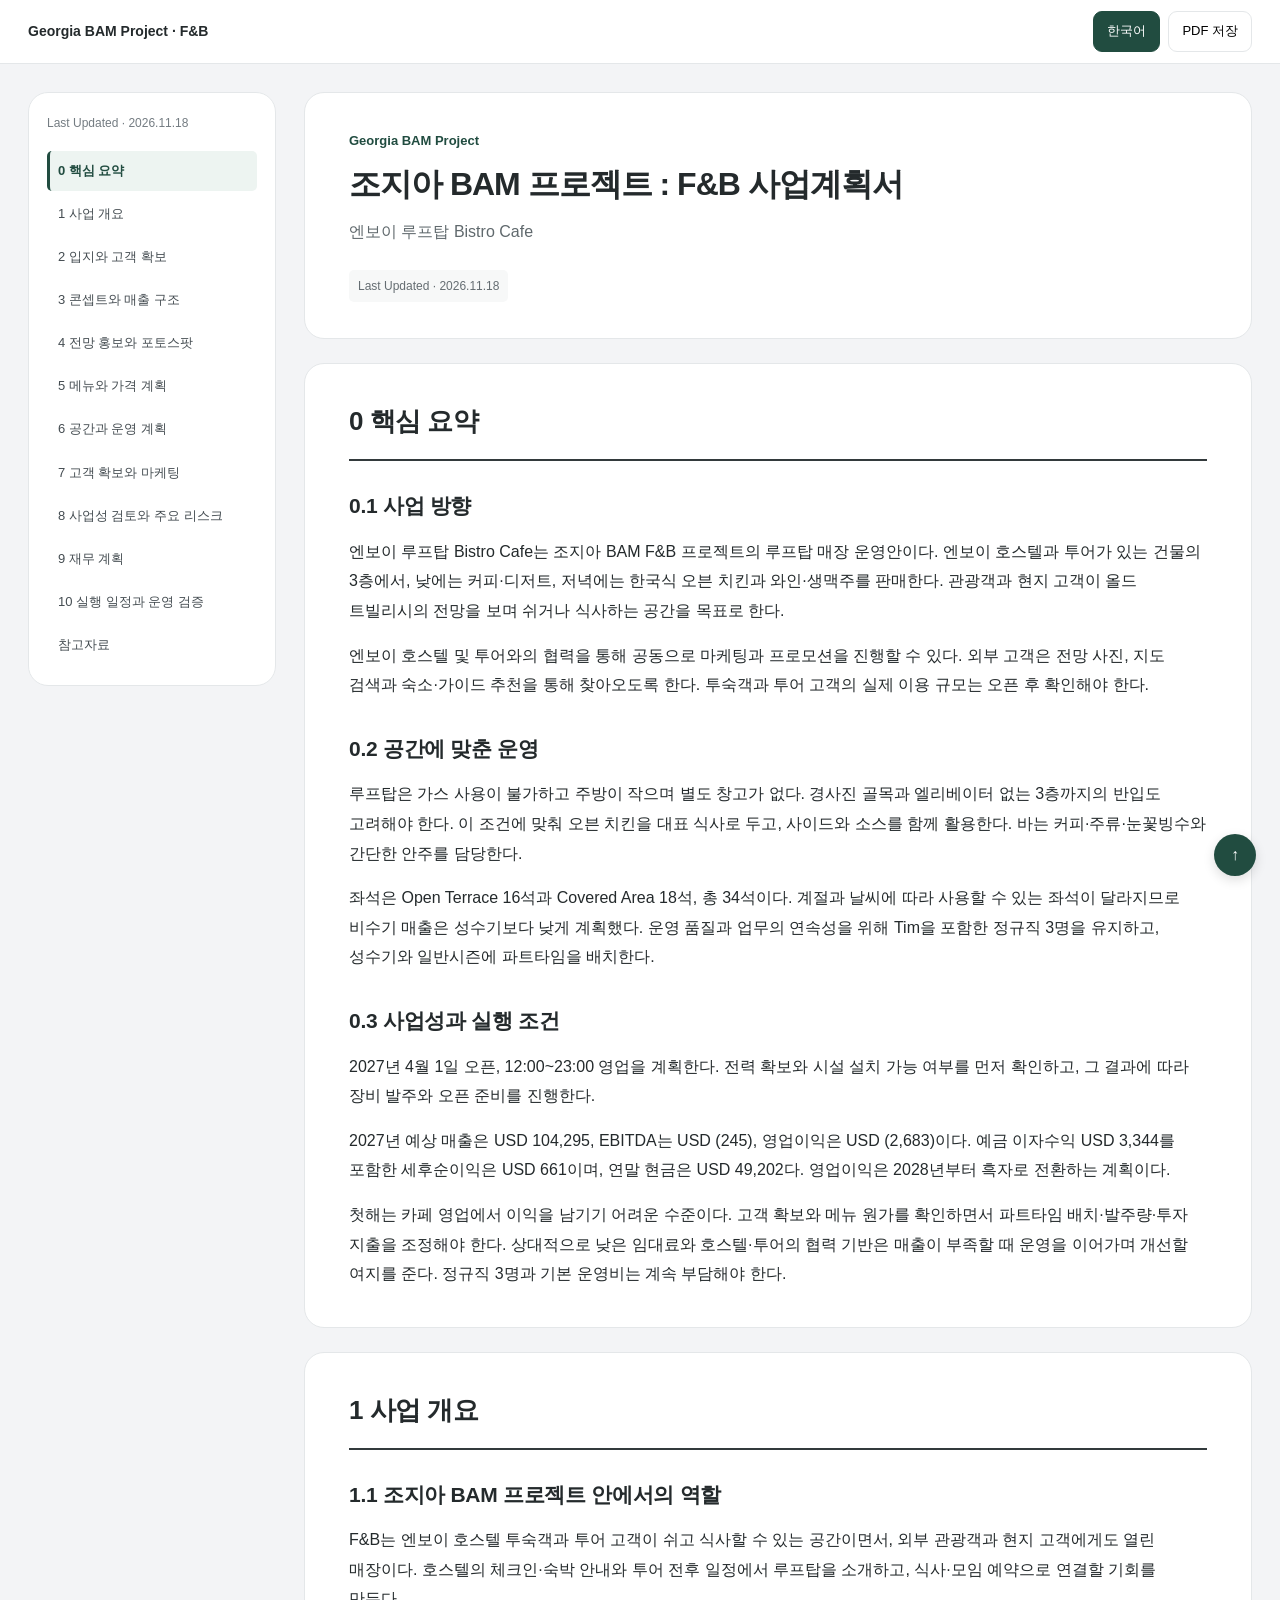
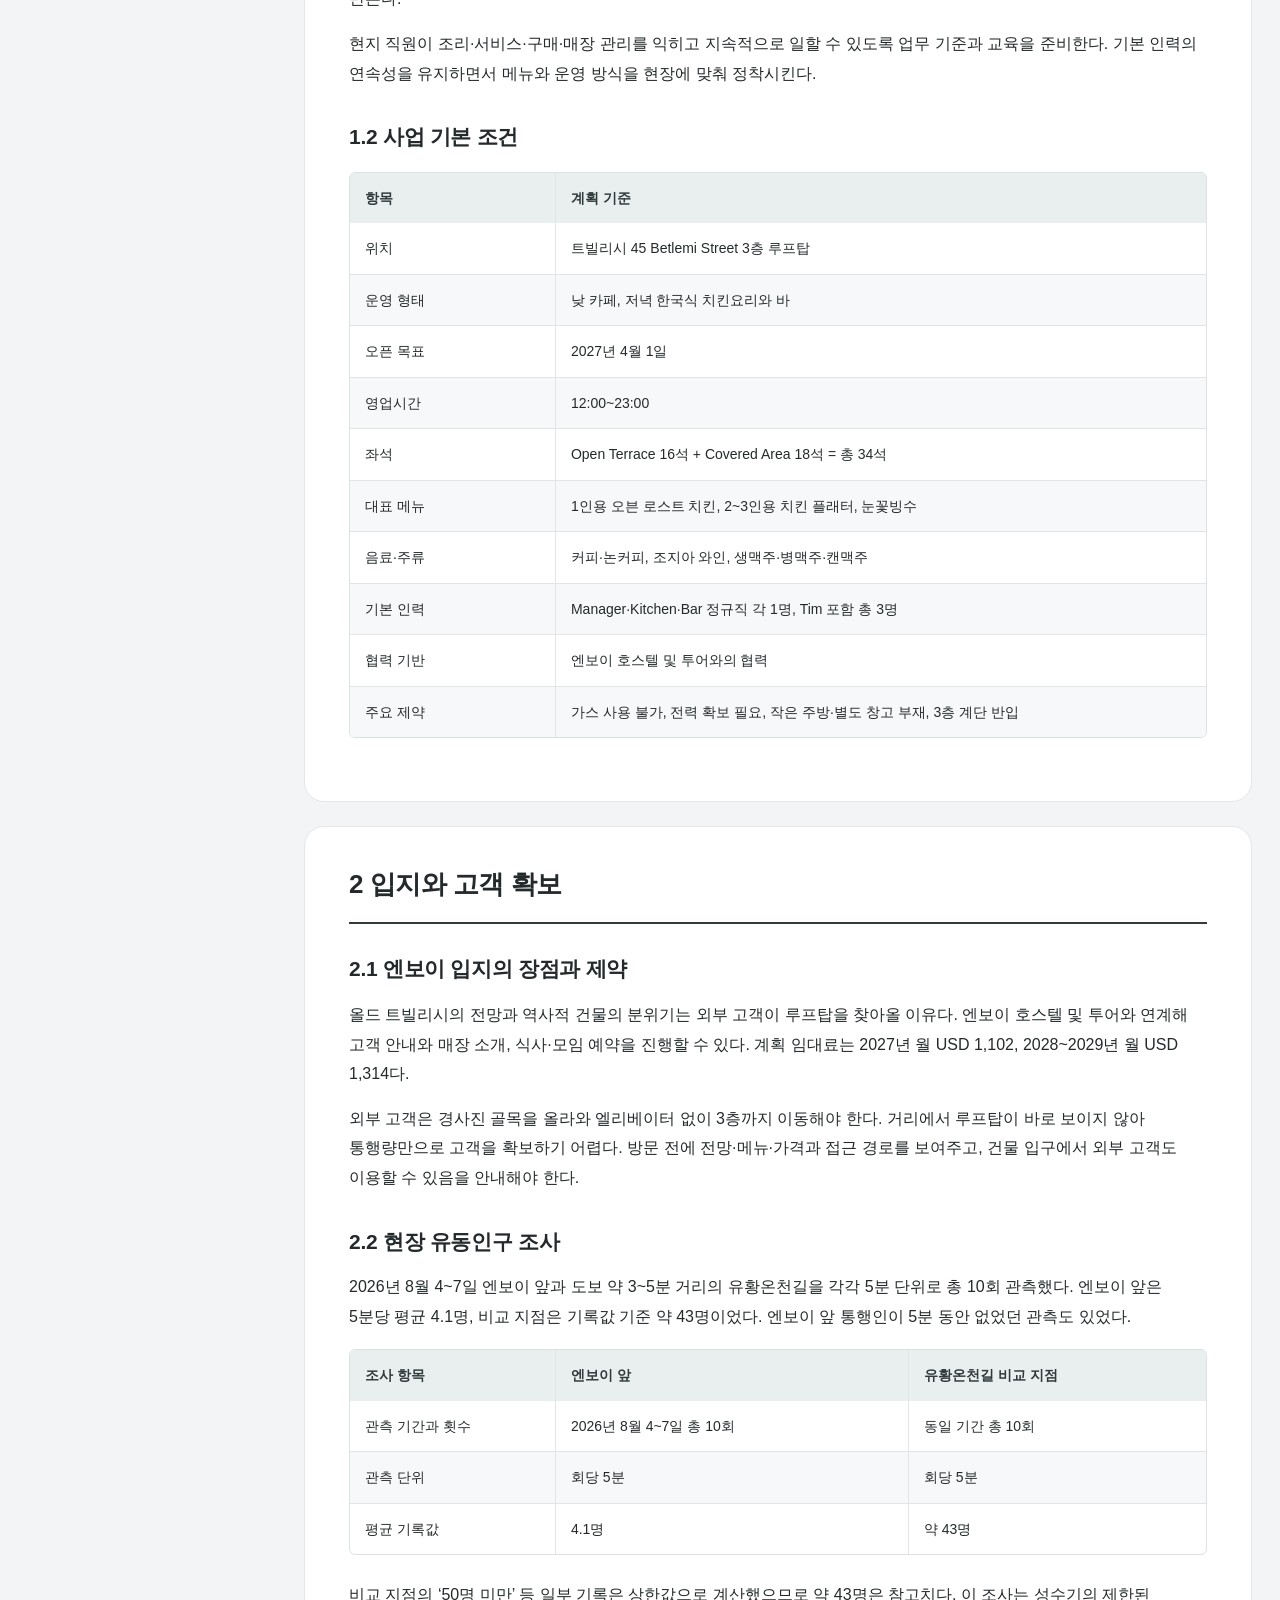
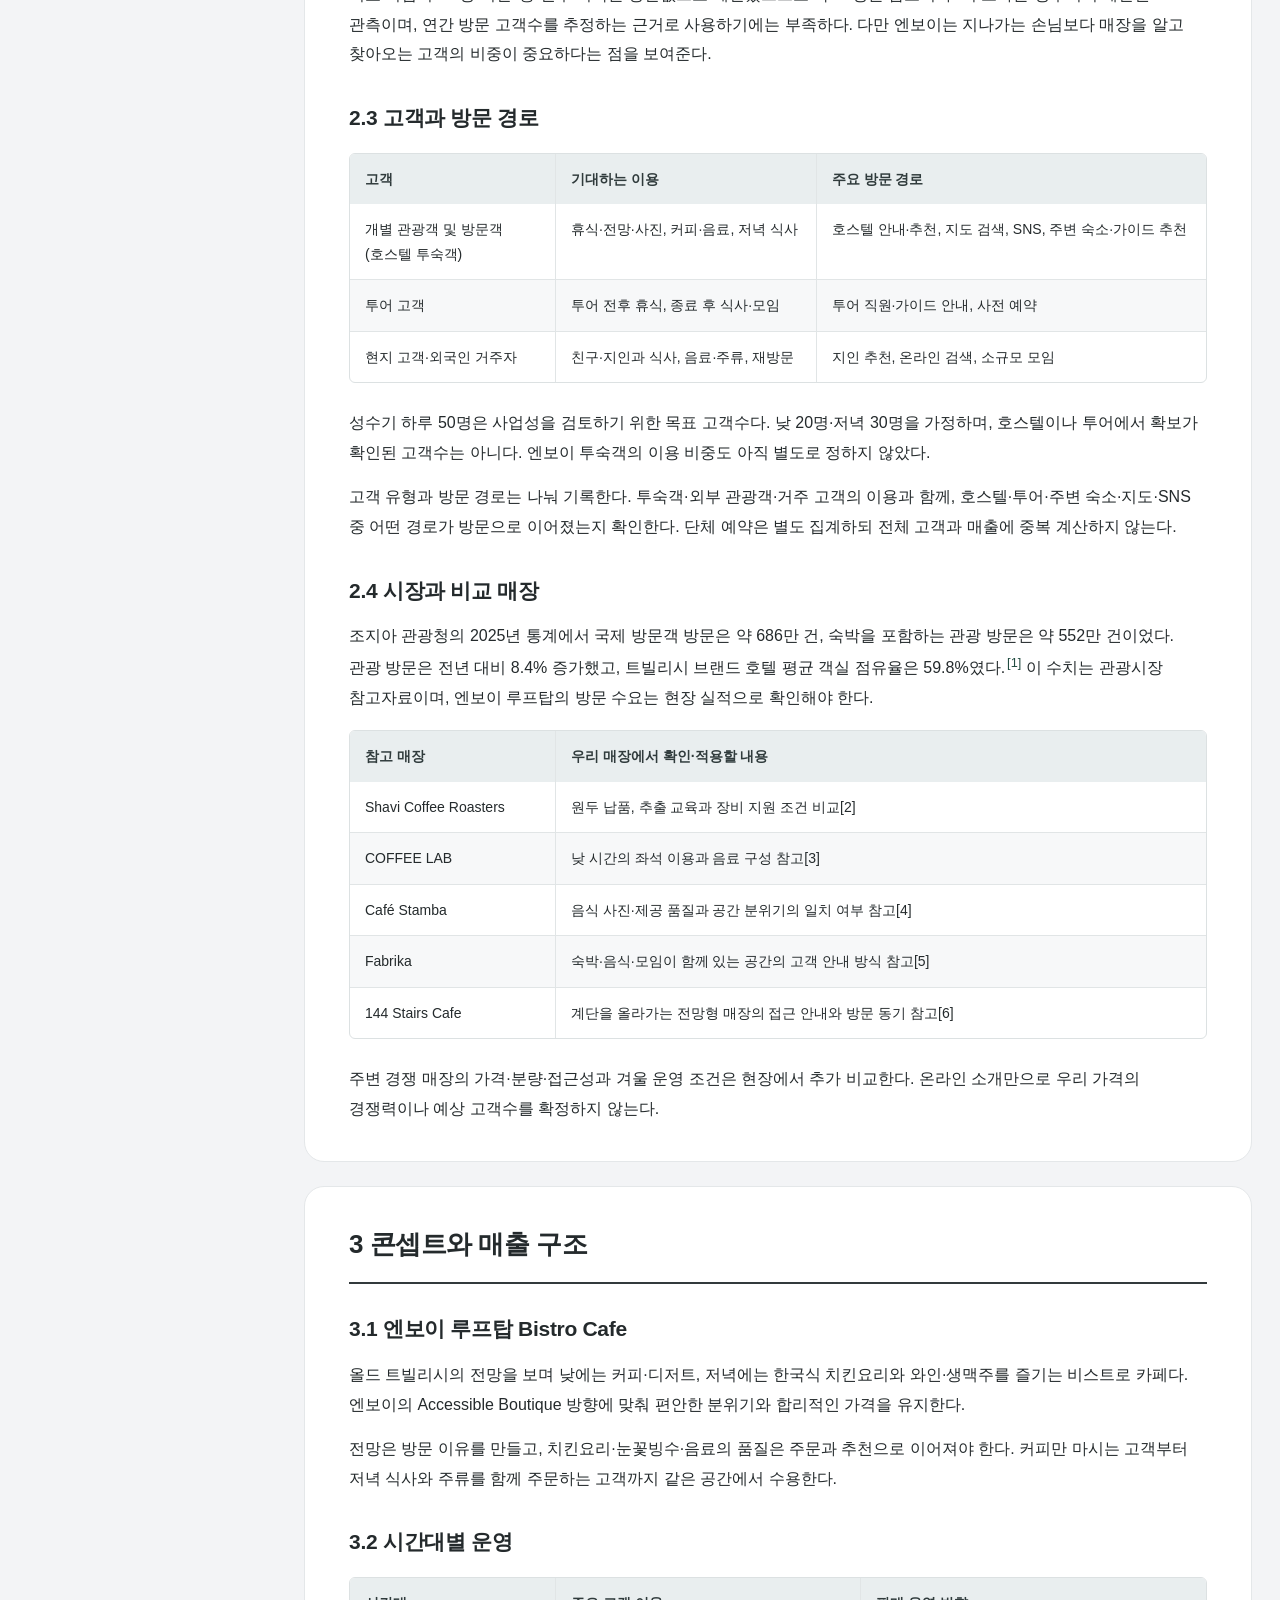
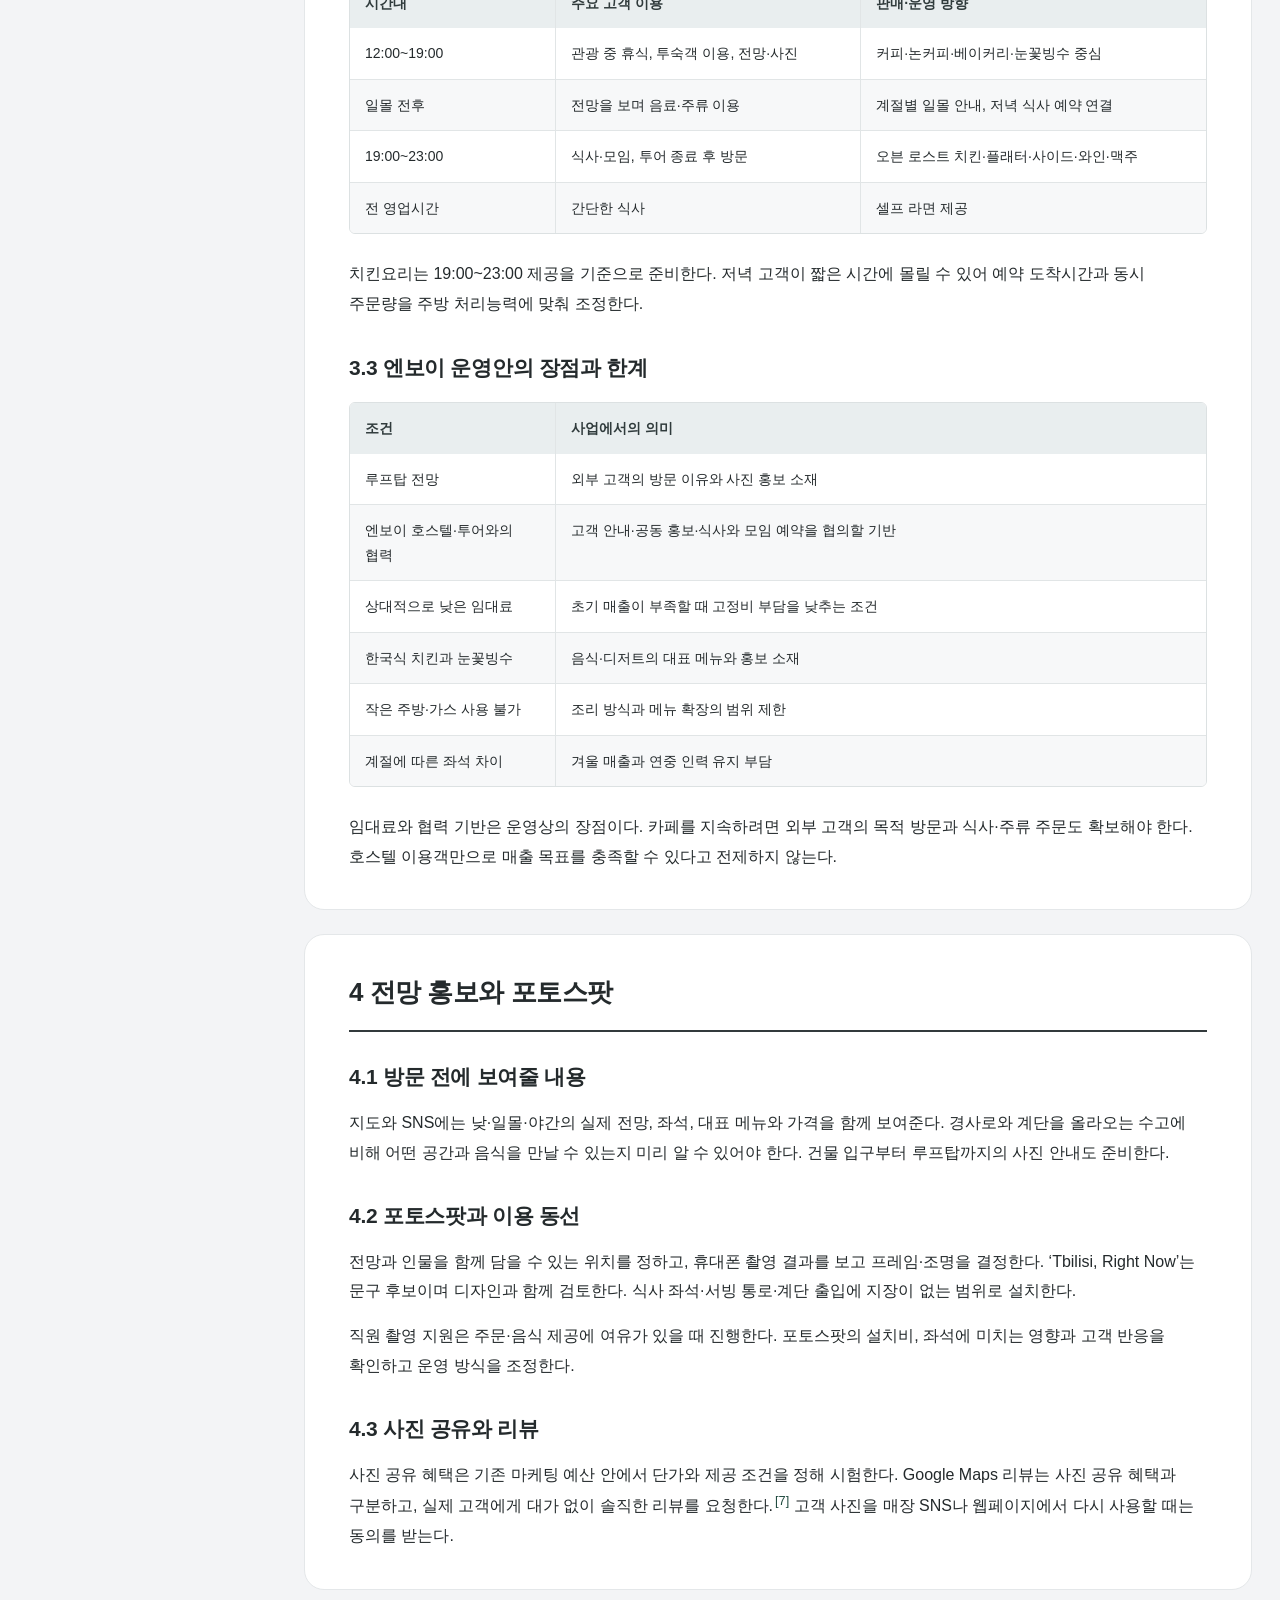
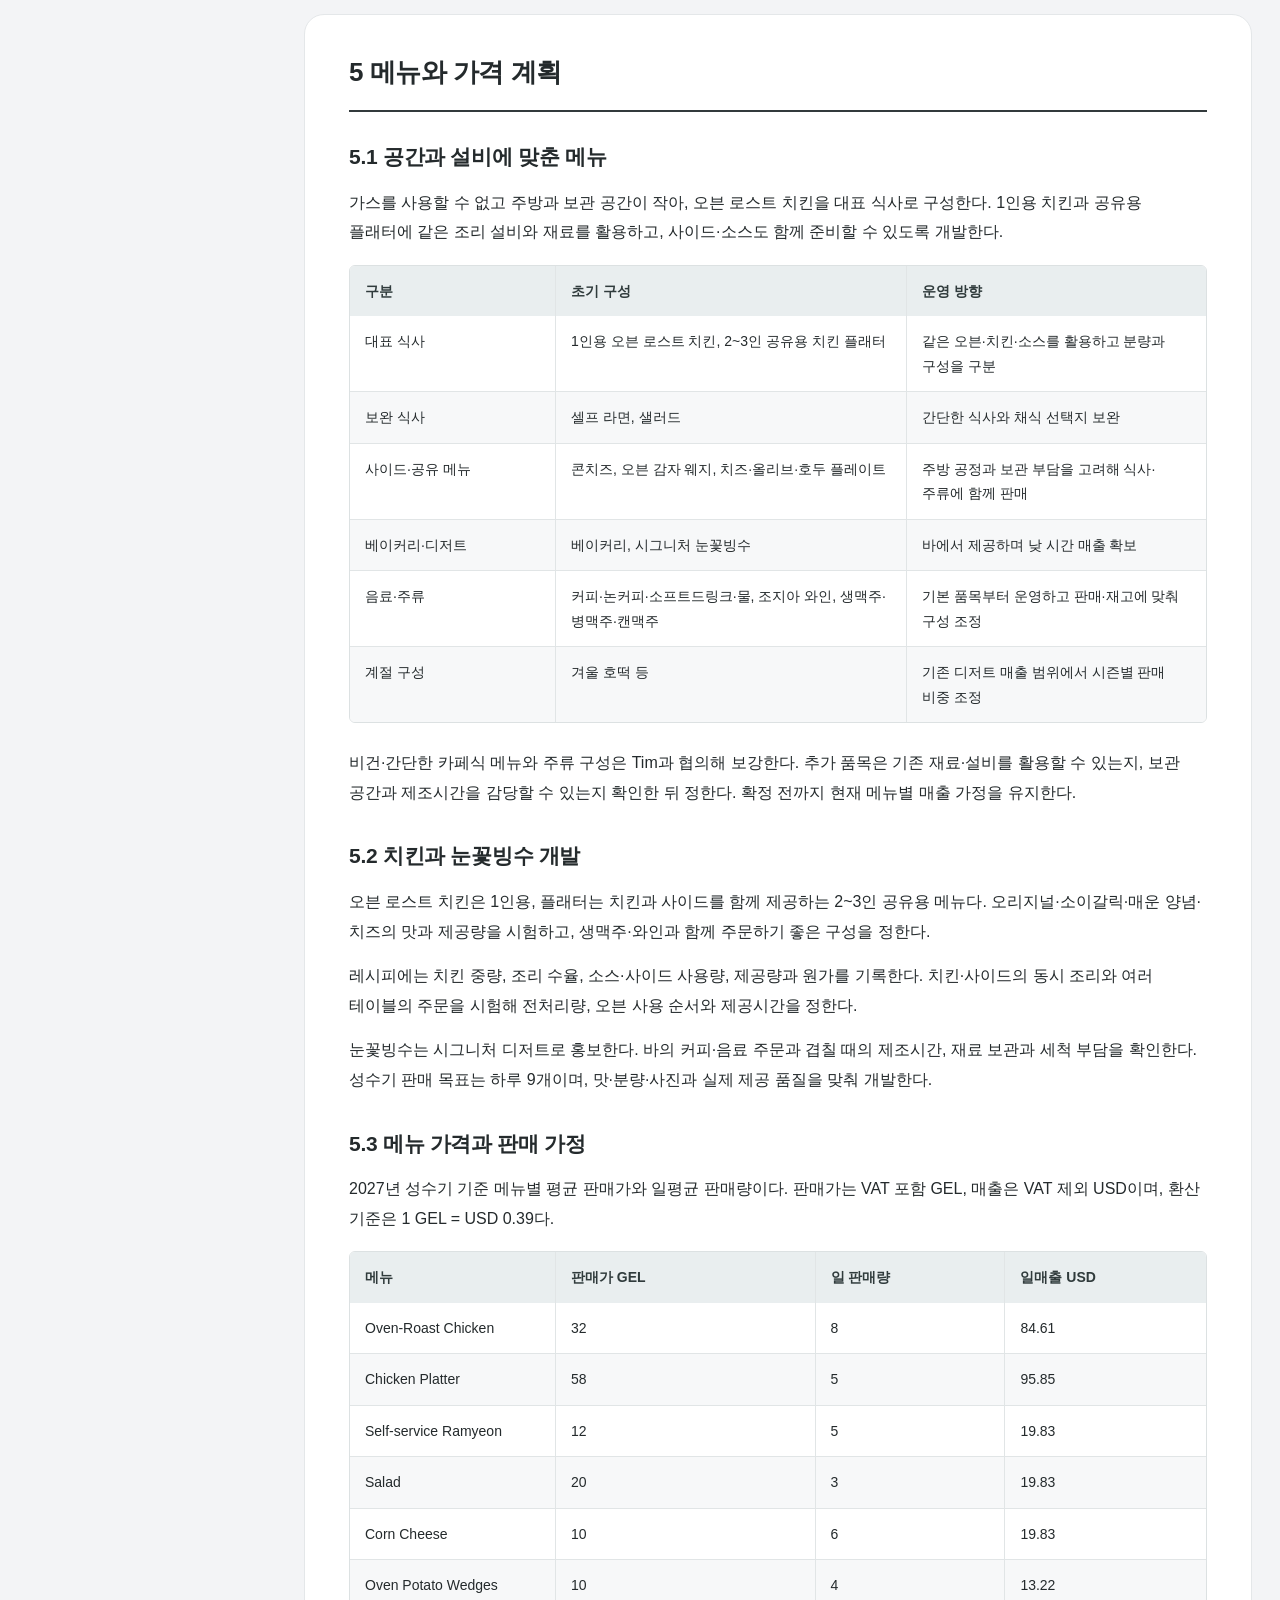
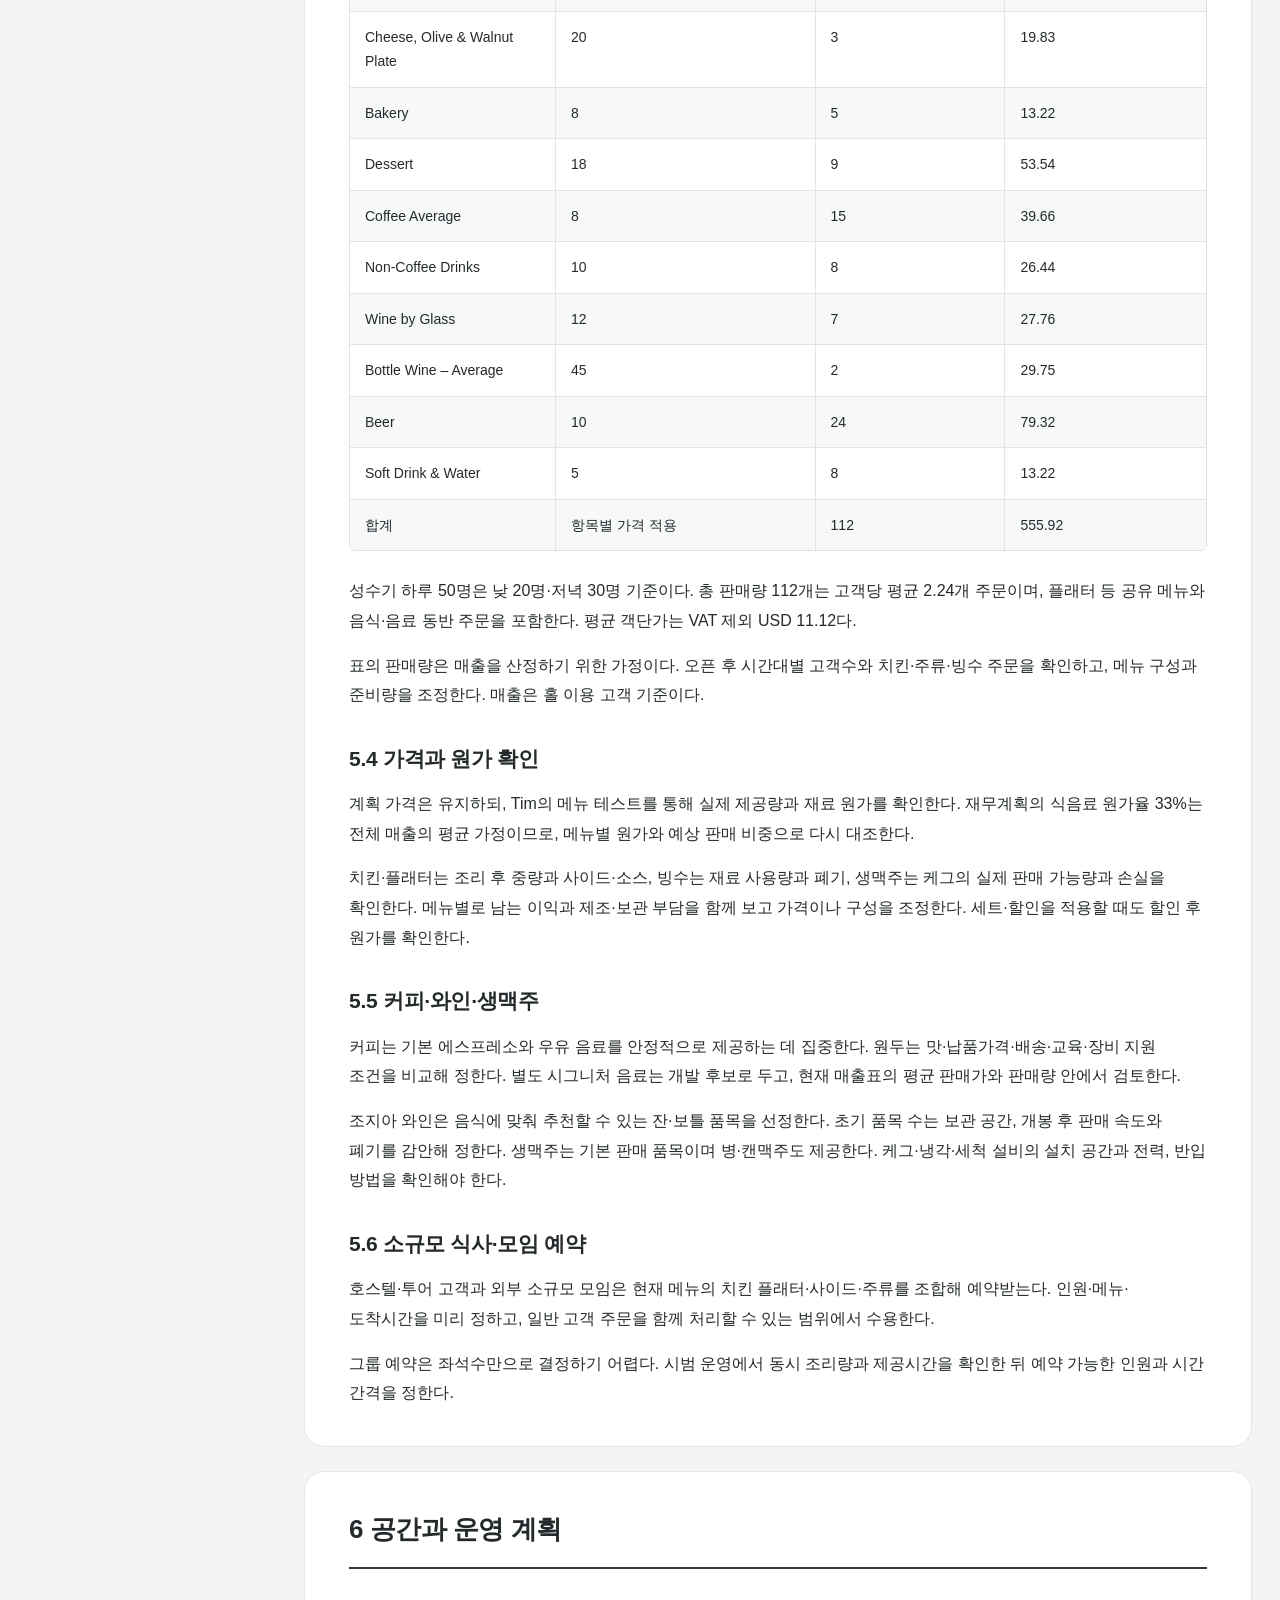
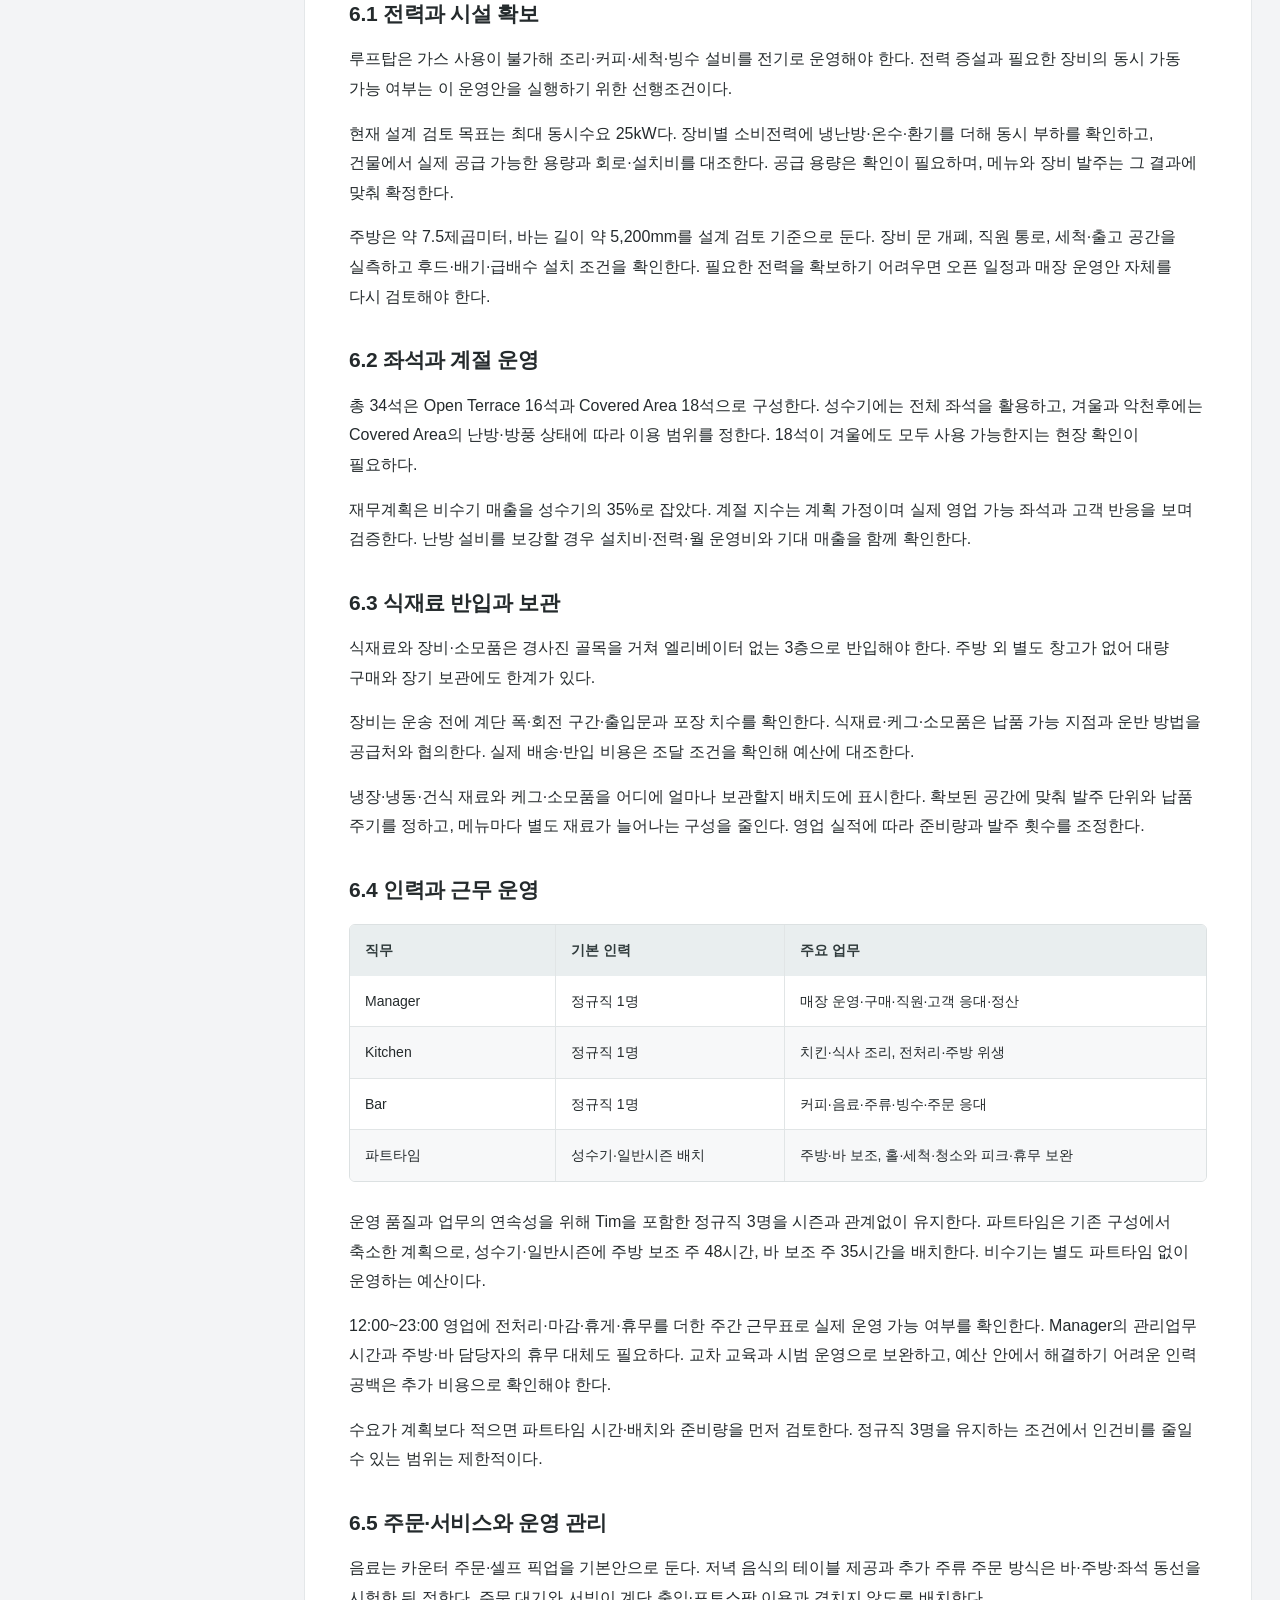
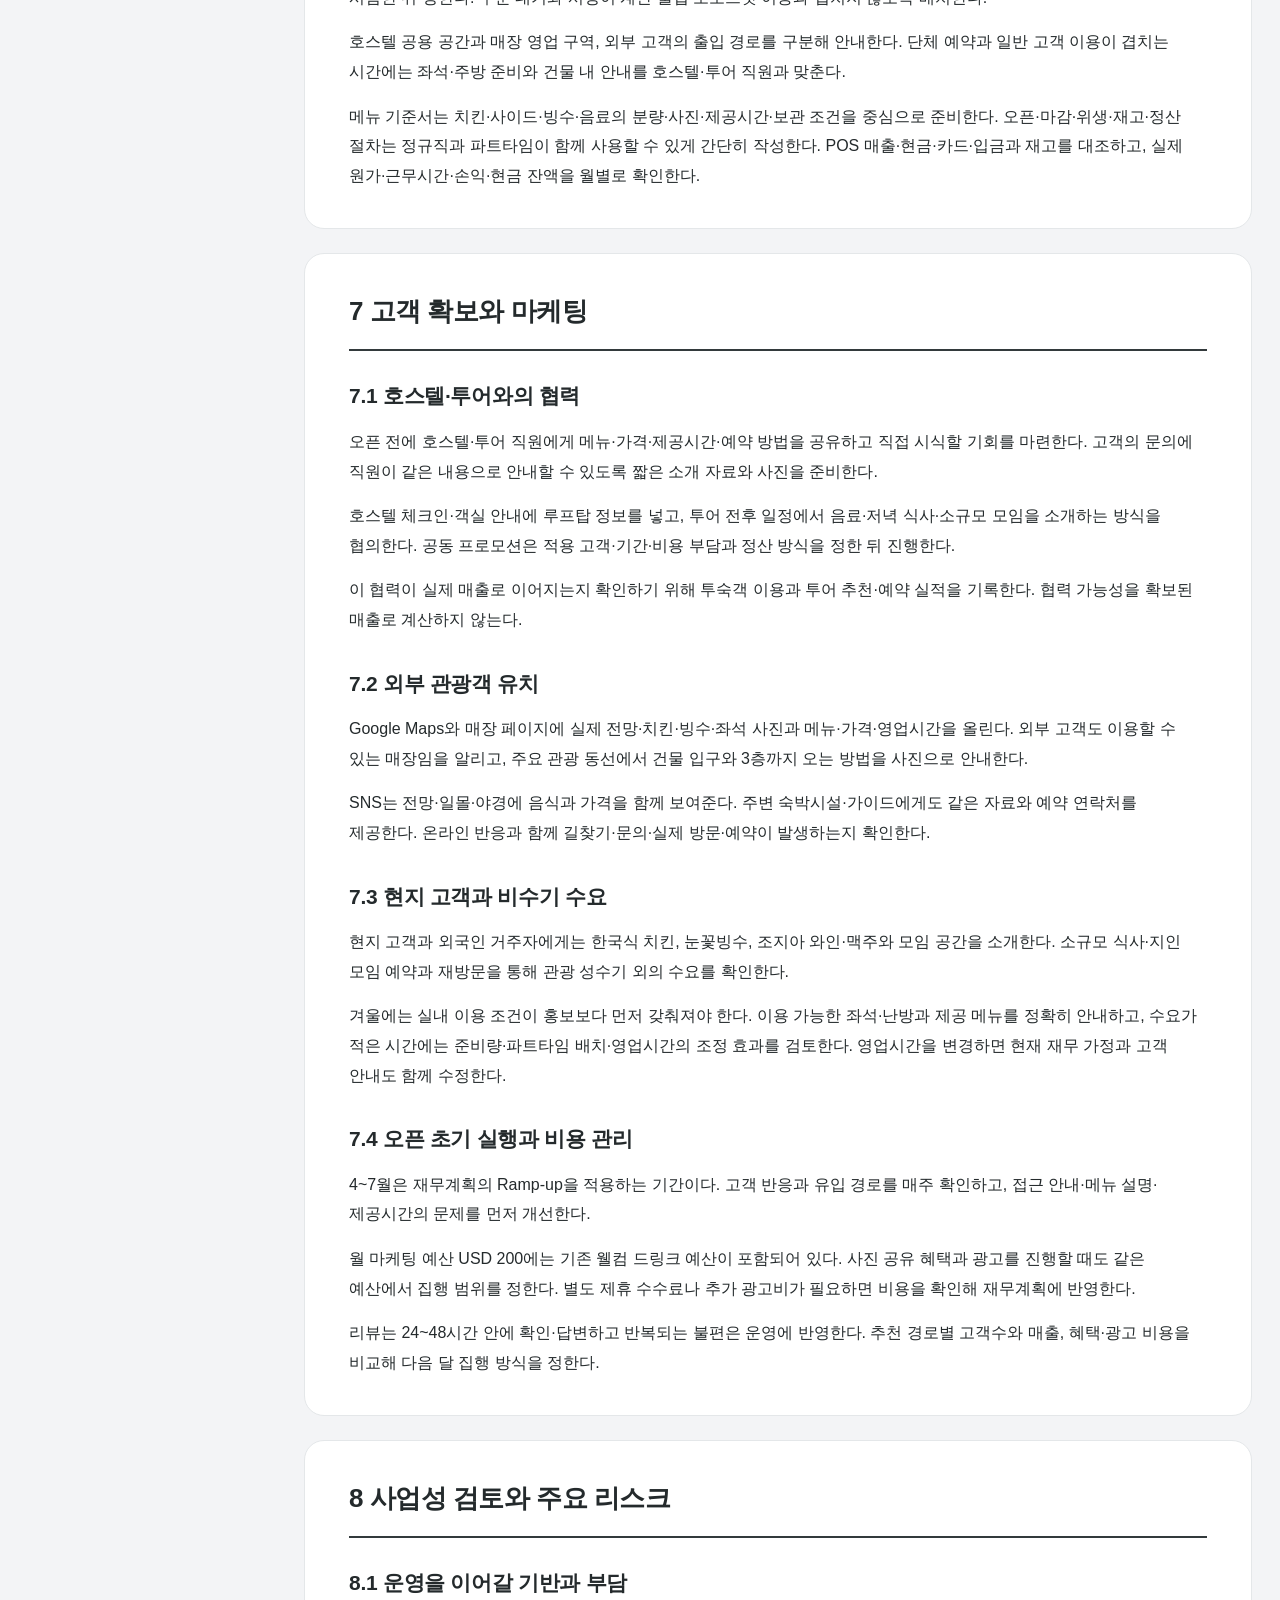
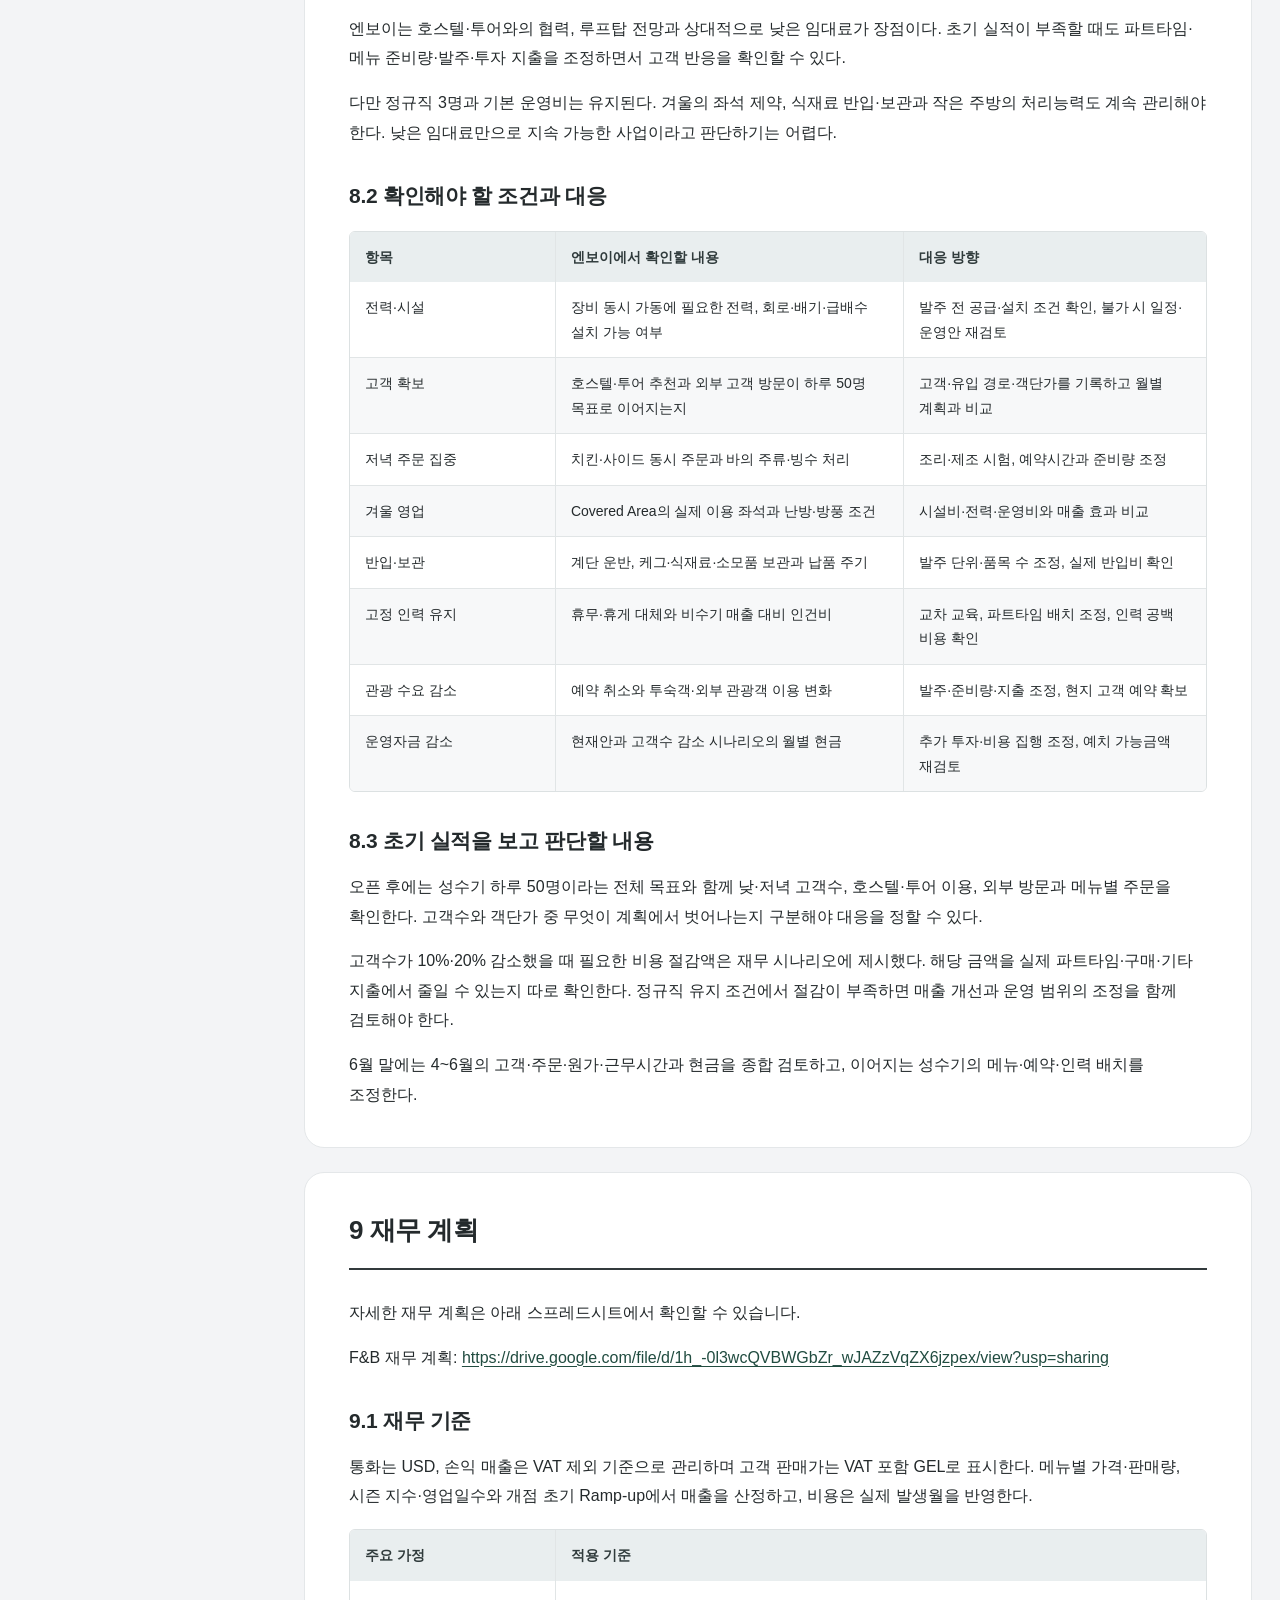
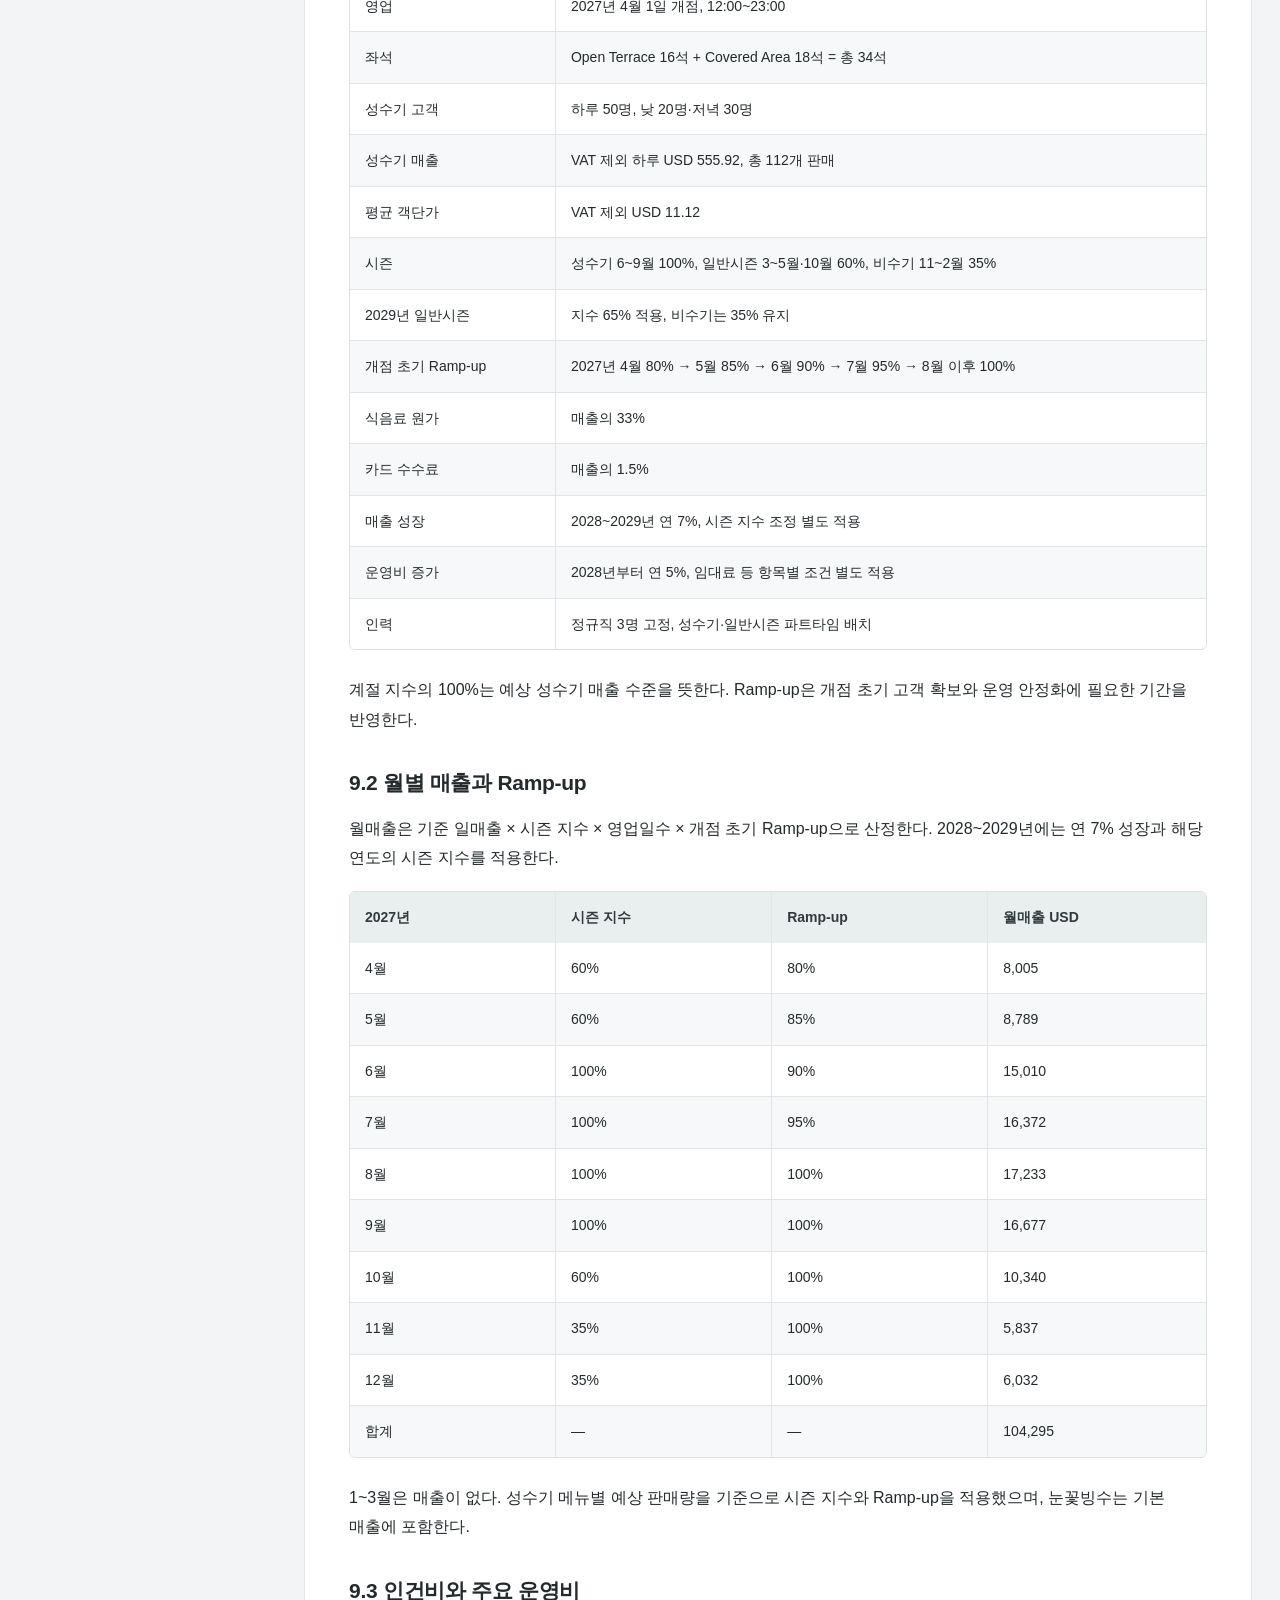
==== commit 8e7961b0: "Remove unnecessary general statements from project role section" ====
--- a/index.html
+++ b/index.html
@@ -1 +1 @@
-<!doctype html><html lang="ko"><head><meta charset="utf-8"><meta name="viewport" content="width=device-width,initial-scale=1"><meta name="description" content="엔보이 루프탑 Bistro Cafe의 사업 전략, 메뉴, 운영, 마케팅 및 재무 계획. BAM팀과 오너십 내부 검토용."><meta name="robots" content="noindex,nofollow"><title>조지아 BAM 프로젝트 : F&B 사업계획서</title><link rel="stylesheet" href="styles.css"></head><body id="top"><a class="skip" href="#main">본문으로 이동</a><header class="topbar"><a class="brand" href="#top">Georgia BAM Project · F&B</a><div class="actions"><span class="language" lang="ko">한국어</span><button id="print" type="button">PDF 저장</button></div></header><div class="layout"><aside aria-label="사업계획서 목차"><div class="version"><span>Last Updated · 2026.11.18</span></div><details id="toc" open><summary>목차 보기</summary><nav aria-label="장별 이동"><a href="#sec0">0 핵심 요약</a><a href="#sec1">1 사업 개요</a><a href="#sec2">2 입지와 고객 확보</a><a href="#sec3">3 콘셉트와 매출 구조</a><a href="#sec4">4 전망 홍보와 포토스팟</a><a href="#sec5">5 메뉴와 가격 계획</a><a href="#sec6">6 공간과 운영 계획</a><a href="#sec7">7 고객 확보와 마케팅</a><a href="#sec8">8 사업성 검토와 주요 리스크</a><a href="#sec9">9 재무 계획</a><a href="#sec10">10 실행 일정과 운영 검증</a><a href="#references">참고자료</a></nav></details></aside><main id="main"><div class="cover"><div class="eyebrow">Georgia BAM Project</div><h1>조지아 BAM 프로젝트 :<br class="mobile-break"> F&B 사업계획서</h1><div class="subtitle">엔보이 루프탑 Bistro Cafe</div><div class="badges"><span>Last Updated · 2026.11.18</span></div></div><section id="sec0" aria-labelledby="heading-sec0"><h2 id="heading-sec0">0 핵심 요약</h2><h3 id="sub-0.1">0.1 사업 방향</h3><p>엔보이 루프탑 Bistro Cafe는 조지아 BAM F&amp;B 프로젝트의 루프탑 매장 운영안이다. 엔보이 호스텔과 투어가 있는 건물의 3층에서, 낮에는 커피·디저트, 저녁에는 한국식 오븐 치킨과 와인·생맥주를 판매한다. 관광객과 현지 고객이 올드 트빌리시의 전망을 보며 쉬거나 식사하는 공간을 목표로 한다.</p><p>엔보이 호스텔 및 투어와의 협력을 통해 공동으로 마케팅과 프로모션을 진행할 수 있다. 외부 고객은 전망 사진, 지도 검색과 숙소·가이드 추천을 통해 찾아오도록 한다. 투숙객과 투어 고객의 실제 이용 규모는 오픈 후 확인해야 한다.</p><h3 id="sub-0.2">0.2 공간에 맞춘 운영</h3><p>루프탑은 가스 사용이 불가하고 주방이 작으며 별도 창고가 없다. 경사진 골목과 엘리베이터 없는 3층까지의 반입도 고려해야 한다. 이 조건에 맞춰 오븐 치킨을 대표 식사로 두고, 사이드와 소스를 함께 활용한다. 바는 커피·주류·눈꽃빙수와 간단한 안주를 담당한다.</p><p>좌석은 Open Terrace 16석과 Covered Area 18석, 총 34석이다. 계절과 날씨에 따라 사용할 수 있는 좌석이 달라지므로 비수기 매출은 성수기보다 낮게 계획했다. 운영 품질과 업무의 연속성을 위해 Tim을 포함한 정규직 3명을 유지하고, 성수기와 일반시즌에 파트타임을 배치한다.</p><h3 id="sub-0.3">0.3 사업성과 실행 조건</h3><p>2027년 4월 1일 오픈, 12:00~23:00 영업을 계획한다. 전력 확보와 시설 설치 가능 여부를 먼저 확인하고, 그 결과에 따라 장비 발주와 오픈 준비를 진행한다.</p><p>2027년 예상 매출은 USD 104,295, EBITDA는 USD (245), 영업이익은 USD (2,683)이다. 예금 이자수익 USD 3,344를 포함한 세후순이익은 USD 661이며, 연말 현금은 USD 49,202다. 영업이익은 2028년부터 흑자로 전환하는 계획이다.</p><p>첫해는 카페 영업에서 이익을 남기기 어려운 수준이다. 고객 확보와 메뉴 원가를 확인하면서 파트타임 배치·발주량·투자 지출을 조정해야 한다. 상대적으로 낮은 임대료와 호스텔·투어의 협력 기반은 매출이 부족할 때 운영을 이어가며 개선할 여지를 준다. 정규직 3명과 기본 운영비는 계속 부담해야 한다.</p></section><section id="sec1" aria-labelledby="heading-sec1"><h2 id="heading-sec1">1 사업 개요</h2><h3 id="sub-1.1">1.1 조지아 BAM 프로젝트 안에서의 역할</h3><p>F&amp;B는 엔보이 호스텔 투숙객과 투어 고객이 쉬고 식사할 수 있는 공간이면서, 외부 관광객과 현지 고객에게도 열린 매장이다. 호스텔의 체크인·숙박 안내와 투어 전후 일정에서 루프탑을 소개하고, 식사·모임 예약으로 연결할 기회를 만든다.</p><p>이용 고객은 투숙 여부와 관계없이 같은 메뉴와 서비스를 제공받는다. 매장은 자체 매출과 비용으로 사업성을 확인하고, 호스텔·투어와 함께 진행하는 행사나 혜택은 비용과 정산 조건을 사전에 협의한다.</p><p>현지 직원이 조리·서비스·구매·매장 관리를 익히고 지속적으로 일할 수 있도록 업무 기준과 교육을 준비한다. 기본 인력의 연속성을 유지하면서 메뉴와 운영 방식을 현장에 맞춰 정착시킨다.</p><h3 id="sub-1.2">1.2 사업 기본 조건</h3><div class="table-wrap" tabindex="0" role="region" aria-label="1 사업 개요 표"><table><thead><tr><th scope="col">항목</th><th scope="col">계획 기준</th></tr></thead><tbody><tr><th scope="row">위치</th><td>트빌리시 45 Betlemi Street 3층 루프탑</td></tr><tr><th scope="row">운영 형태</th><td>낮 카페, 저녁 한국식 치킨요리와 바</td></tr><tr><th scope="row">오픈 목표</th><td>2027년 4월 1일</td></tr><tr><th scope="row">영업시간</th><td>12:00~23:00</td></tr><tr><th scope="row">좌석</th><td>Open Terrace 16석 + Covered Area 18석 = 총 34석</td></tr><tr><th scope="row">대표 메뉴</th><td>1인용 오븐 로스트 치킨, 2~3인용 치킨 플래터, 눈꽃빙수</td></tr><tr><th scope="row">음료·주류</th><td>커피·논커피, 조지아 와인, 생맥주·병맥주·캔맥주</td></tr><tr><th scope="row">기본 인력</th><td>Manager·Kitchen·Bar 정규직 각 1명, Tim 포함 총 3명</td></tr><tr><th scope="row">협력 기반</th><td>엔보이 호스텔 및 투어와의 협력</td></tr><tr><th scope="row">주요 제약</th><td>가스 사용 불가, 전력 확보 필요, 작은 주방·별도 창고 부재, 3층 계단 반입</td></tr></tbody></table></div></section><section id="sec2" aria-labelledby="heading-sec2"><h2 id="heading-sec2">2 입지와 고객 확보</h2><h3 id="sub-2.1">2.1 엔보이 입지의 장점과 제약</h3><p>올드 트빌리시의 전망과 역사적 건물의 분위기는 외부 고객이 루프탑을 찾아올 이유다. 엔보이 호스텔 및 투어와 연계해 고객 안내와 매장 소개, 식사·모임 예약을 진행할 수 있다. 계획 임대료는 2027년 월 USD 1,102, 2028~2029년 월 USD 1,314다.</p><p>외부 고객은 경사진 골목을 올라와 엘리베이터 없이 3층까지 이동해야 한다. 거리에서 루프탑이 바로 보이지 않아 통행량만으로 고객을 확보하기 어렵다. 방문 전에 전망·메뉴·가격과 접근 경로를 보여주고, 건물 입구에서 외부 고객도 이용할 수 있음을 안내해야 한다.</p><h3 id="sub-2.2">2.2 현장 유동인구 조사</h3><p>2026년 8월 4~7일 엔보이 앞과 도보 약 3~5분 거리의 유황온천길을 각각 5분 단위로 총 10회 관측했다. 엔보이 앞은 5분당 평균 4.1명, 비교 지점은 기록값 기준 약 43명이었다. 엔보이 앞 통행인이 5분 동안 없었던 관측도 있었다.</p><div class="table-wrap" tabindex="0" role="region" aria-label="2 입지와 고객 확보 표"><table><thead><tr><th scope="col">조사 항목</th><th scope="col">엔보이 앞</th><th scope="col">유황온천길 비교 지점</th></tr></thead><tbody><tr><th scope="row">관측 기간과 횟수</th><td>2026년 8월 4~7일 총 10회</td><td>동일 기간 총 10회</td></tr><tr><th scope="row">관측 단위</th><td>회당 5분</td><td>회당 5분</td></tr><tr><th scope="row">평균 기록값</th><td>4.1명</td><td>약 43명</td></tr></tbody></table></div><p>비교 지점의 ‘50명 미만’ 등 일부 기록은 상한값으로 계산했으므로 약 43명은 참고치다. 이 조사는 성수기의 제한된 관측이며, 연간 방문 고객수를 추정하는 근거로 사용하기에는 부족하다. 다만 엔보이는 지나가는 손님보다 매장을 알고 찾아오는 고객의 비중이 중요하다는 점을 보여준다.</p><h3 id="sub-2.3">2.3 고객과 방문 경로</h3><div class="table-wrap" tabindex="0" role="region" aria-label="2 입지와 고객 확보 표"><table><thead><tr><th scope="col">고객</th><th scope="col">기대하는 이용</th><th scope="col">주요 방문 경로</th></tr></thead><tbody><tr><th scope="row">개별 관광객 및 방문객(호스텔 투숙객)</th><td>휴식·전망·사진, 커피·음료, 저녁 식사</td><td>호스텔 안내·추천, 지도 검색, SNS, 주변 숙소·가이드 추천</td></tr><tr><th scope="row">투어 고객</th><td>투어 전후 휴식, 종료 후 식사·모임</td><td>투어 직원·가이드 안내, 사전 예약</td></tr><tr><th scope="row">현지 고객·외국인 거주자</th><td>친구·지인과 식사, 음료·주류, 재방문</td><td>지인 추천, 온라인 검색, 소규모 모임</td></tr></tbody></table></div><p>성수기 하루 50명은 사업성을 검토하기 위한 목표 고객수다. 낮 20명·저녁 30명을 가정하며, 호스텔이나 투어에서 확보가 확인된 고객수는 아니다. 엔보이 투숙객의 이용 비중도 아직 별도로 정하지 않았다.</p><p>고객 유형과 방문 경로는 나눠 기록한다. 투숙객·외부 관광객·거주 고객의 이용과 함께, 호스텔·투어·주변 숙소·지도·SNS 중 어떤 경로가 방문으로 이어졌는지 확인한다. 단체 예약은 별도 집계하되 전체 고객과 매출에 중복 계산하지 않는다.</p><h3 id="sub-2.4">2.4 시장과 비교 매장</h3><p>조지아 관광청의 2025년 통계에서 국제 방문객 방문은 약 686만 건, 숙박을 포함하는 관광 방문은 약 552만 건이었다. 관광 방문은 전년 대비 8.4% 증가했고, 트빌리시 브랜드 호텔 평균 객실 점유율은 59.8%였다.<a class="citation" href="#ref-1">[1]</a> 이 수치는 관광시장 참고자료이며, 엔보이 루프탑의 방문 수요는 현장 실적으로 확인해야 한다.</p><div class="table-wrap" tabindex="0" role="region" aria-label="2 입지와 고객 확보 표"><table><thead><tr><th scope="col">참고 매장</th><th scope="col">우리 매장에서 확인·적용할 내용</th></tr></thead><tbody><tr><th scope="row">Shavi Coffee Roasters</th><td>원두 납품, 추출 교육과 장비 지원 조건 비교[2]</td></tr><tr><th scope="row">COFFEE LAB</th><td>낮 시간의 좌석 이용과 음료 구성 참고[3]</td></tr><tr><th scope="row">Café Stamba</th><td>음식 사진·제공 품질과 공간 분위기의 일치 여부 참고[4]</td></tr><tr><th scope="row">Fabrika</th><td>숙박·음식·모임이 함께 있는 공간의 고객 안내 방식 참고[5]</td></tr><tr><th scope="row">144 Stairs Cafe</th><td>계단을 올라가는 전망형 매장의 접근 안내와 방문 동기 참고[6]</td></tr></tbody></table></div><p>주변 경쟁 매장의 가격·분량·접근성과 겨울 운영 조건은 현장에서 추가 비교한다. 온라인 소개만으로 우리 가격의 경쟁력이나 예상 고객수를 확정하지 않는다.</p></section><section id="sec3" aria-labelledby="heading-sec3"><h2 id="heading-sec3">3 콘셉트와 매출 구조</h2><h3 id="sub-3.1">3.1 엔보이 루프탑 Bistro Cafe</h3><p>올드 트빌리시의 전망을 보며 낮에는 커피·디저트, 저녁에는 한국식 치킨요리와 와인·생맥주를 즐기는 비스트로 카페다. 엔보이의 Accessible Boutique 방향에 맞춰 편안한 분위기와 합리적인 가격을 유지한다.</p><p>전망은 방문 이유를 만들고, 치킨요리·눈꽃빙수·음료의 품질은 주문과 추천으로 이어져야 한다. 커피만 마시는 고객부터 저녁 식사와 주류를 함께 주문하는 고객까지 같은 공간에서 수용한다.</p><h3 id="sub-3.2">3.2 시간대별 운영</h3><div class="table-wrap" tabindex="0" role="region" aria-label="3 콘셉트와 매출 구조 표"><table><thead><tr><th scope="col">시간대</th><th scope="col">주요 고객 이용</th><th scope="col">판매·운영 방향</th></tr></thead><tbody><tr><th scope="row">12:00~19:00</th><td>관광 중 휴식, 투숙객 이용, 전망·사진</td><td>커피·논커피·베이커리·눈꽃빙수 중심</td></tr><tr><th scope="row">일몰 전후</th><td>전망을 보며 음료·주류 이용</td><td>계절별 일몰 안내, 저녁 식사 예약 연결</td></tr><tr><th scope="row">19:00~23:00</th><td>식사·모임, 투어 종료 후 방문</td><td>오븐 로스트 치킨·플래터·사이드·와인·맥주</td></tr><tr><th scope="row">전 영업시간</th><td>간단한 식사</td><td>셀프 라면 제공</td></tr></tbody></table></div><p>치킨요리는 19:00~23:00 제공을 기준으로 준비한다. 저녁 고객이 짧은 시간에 몰릴 수 있어 예약 도착시간과 동시 주문량을 주방 처리능력에 맞춰 조정한다.</p><h3 id="sub-3.3">3.3 엔보이 운영안의 장점과 한계</h3><div class="table-wrap" tabindex="0" role="region" aria-label="3 콘셉트와 매출 구조 표"><table><thead><tr><th scope="col">조건</th><th scope="col">사업에서의 의미</th></tr></thead><tbody><tr><th scope="row">루프탑 전망</th><td>외부 고객의 방문 이유와 사진 홍보 소재</td></tr><tr><th scope="row">엔보이 호스텔·투어와의 협력</th><td>고객 안내·공동 홍보·식사와 모임 예약을 협의할 기반</td></tr><tr><th scope="row">상대적으로 낮은 임대료</th><td>초기 매출이 부족할 때 고정비 부담을 낮추는 조건</td></tr><tr><th scope="row">한국식 치킨과 눈꽃빙수</th><td>음식·디저트의 대표 메뉴와 홍보 소재</td></tr><tr><th scope="row">작은 주방·가스 사용 불가</th><td>조리 방식과 메뉴 확장의 범위 제한</td></tr><tr><th scope="row">계절에 따른 좌석 차이</th><td>겨울 매출과 연중 인력 유지 부담</td></tr></tbody></table></div><p>임대료와 협력 기반은 운영상의 장점이다. 카페를 지속하려면 외부 고객의 목적 방문과 식사·주류 주문도 확보해야 한다. 호스텔 이용객만으로 매출 목표를 충족할 수 있다고 전제하지 않는다.</p></section><section id="sec4" aria-labelledby="heading-sec4"><h2 id="heading-sec4">4 전망 홍보와 포토스팟</h2><h3 id="sub-4.1">4.1 방문 전에 보여줄 내용</h3><p>지도와 SNS에는 낮·일몰·야간의 실제 전망, 좌석, 대표 메뉴와 가격을 함께 보여준다. 경사로와 계단을 올라오는 수고에 비해 어떤 공간과 음식을 만날 수 있는지 미리 알 수 있어야 한다. 건물 입구부터 루프탑까지의 사진 안내도 준비한다.</p><h3 id="sub-4.2">4.2 포토스팟과 이용 동선</h3><p>전망과 인물을 함께 담을 수 있는 위치를 정하고, 휴대폰 촬영 결과를 보고 프레임·조명을 결정한다. ‘Tbilisi, Right Now’는 문구 후보이며 디자인과 함께 검토한다. 식사 좌석·서빙 통로·계단 출입에 지장이 없는 범위로 설치한다.</p><p>직원 촬영 지원은 주문·음식 제공에 여유가 있을 때 진행한다. 포토스팟의 설치비, 좌석에 미치는 영향과 고객 반응을 확인하고 운영 방식을 조정한다.</p><h3 id="sub-4.3">4.3 사진 공유와 리뷰</h3><p>사진 공유 혜택은 기존 마케팅 예산 안에서 단가와 제공 조건을 정해 시험한다. Google Maps 리뷰는 사진 공유 혜택과 구분하고, 실제 고객에게 대가 없이 솔직한 리뷰를 요청한다.<a class="citation" href="#ref-7">[7]</a> 고객 사진을 매장 SNS나 웹페이지에서 다시 사용할 때는 동의를 받는다.</p></section><section id="sec5" aria-labelledby="heading-sec5"><h2 id="heading-sec5">5 메뉴와 가격 계획</h2><h3 id="sub-5.1">5.1 공간과 설비에 맞춘 메뉴</h3><p>가스를 사용할 수 없고 주방과 보관 공간이 작아, 오븐 로스트 치킨을 대표 식사로 구성한다. 1인용 치킨과 공유용 플래터에 같은 조리 설비와 재료를 활용하고, 사이드·소스도 함께 준비할 수 있도록 개발한다.</p><div class="table-wrap" tabindex="0" role="region" aria-label="5 메뉴와 가격 계획 표"><table><thead><tr><th scope="col">구분</th><th scope="col">초기 구성</th><th scope="col">운영 방향</th></tr></thead><tbody><tr><th scope="row">대표 식사</th><td>1인용 오븐 로스트 치킨, 2~3인 공유용 치킨 플래터</td><td>같은 오븐·치킨·소스를 활용하고 분량과 구성을 구분</td></tr><tr><th scope="row">보완 식사</th><td>셀프 라면, 샐러드</td><td>간단한 식사와 채식 선택지 보완</td></tr><tr><th scope="row">사이드·공유 메뉴</th><td>콘치즈, 오븐 감자 웨지, 치즈·올리브·호두 플레이트</td><td>주방 공정과 보관 부담을 고려해 식사·주류에 함께 판매</td></tr><tr><th scope="row">베이커리·디저트</th><td>베이커리, 시그니처 눈꽃빙수</td><td>바에서 제공하며 낮 시간 매출 확보</td></tr><tr><th scope="row">음료·주류</th><td>커피·논커피·소프트드링크·물, 조지아 와인, 생맥주·병맥주·캔맥주</td><td>기본 품목부터 운영하고 판매·재고에 맞춰 구성 조정</td></tr><tr><th scope="row">계절 구성</th><td>겨울 호떡 등</td><td>기존 디저트 매출 범위에서 시즌별 판매 비중 조정</td></tr></tbody></table></div><p>비건·간단한 카페식 메뉴와 주류 구성은 Tim과 협의해 보강한다. 추가 품목은 기존 재료·설비를 활용할 수 있는지, 보관 공간과 제조시간을 감당할 수 있는지 확인한 뒤 정한다. 확정 전까지 현재 메뉴별 매출 가정을 유지한다.</p><h3 id="sub-5.2">5.2 치킨과 눈꽃빙수 개발</h3><p>오븐 로스트 치킨은 1인용, 플래터는 치킨과 사이드를 함께 제공하는 2~3인 공유용 메뉴다. 오리지널·소이갈릭·매운 양념·치즈의 맛과 제공량을 시험하고, 생맥주·와인과 함께 주문하기 좋은 구성을 정한다.</p><p>레시피에는 치킨 중량, 조리 수율, 소스·사이드 사용량, 제공량과 원가를 기록한다. 치킨·사이드의 동시 조리와 여러 테이블의 주문을 시험해 전처리량, 오븐 사용 순서와 제공시간을 정한다.</p><p>눈꽃빙수는 시그니처 디저트로 홍보한다. 바의 커피·음료 주문과 겹칠 때의 제조시간, 재료 보관과 세척 부담을 확인한다. 성수기 판매 목표는 하루 9개이며, 맛·분량·사진과 실제 제공 품질을 맞춰 개발한다.</p><h3 id="sub-5.3">5.3 메뉴 가격과 판매 가정</h3><p>2027년 성수기 기준 메뉴별 평균 판매가와 일평균 판매량이다. 판매가는 VAT 포함 GEL, 매출은 VAT 제외 USD이며, 환산 기준은 1 GEL = USD 0.39다.</p><div class="table-wrap" tabindex="0" role="region" aria-label="5 메뉴와 가격 계획 표"><table><thead><tr><th scope="col">메뉴</th><th scope="col">판매가 GEL</th><th scope="col">일 판매량</th><th scope="col">일매출 USD</th></tr></thead><tbody><tr><th scope="row">Oven-Roast Chicken</th><td>32</td><td>8</td><td>84.61</td></tr><tr><th scope="row">Chicken Platter</th><td>58</td><td>5</td><td>95.85</td></tr><tr><th scope="row">Self-service Ramyeon</th><td>12</td><td>5</td><td>19.83</td></tr><tr><th scope="row">Salad</th><td>20</td><td>3</td><td>19.83</td></tr><tr><th scope="row">Corn Cheese</th><td>10</td><td>6</td><td>19.83</td></tr><tr><th scope="row">Oven Potato Wedges</th><td>10</td><td>4</td><td>13.22</td></tr><tr><th scope="row">Cheese, Olive &amp; Walnut Plate</th><td>20</td><td>3</td><td>19.83</td></tr><tr><th scope="row">Bakery</th><td>8</td><td>5</td><td>13.22</td></tr><tr><th scope="row">Dessert</th><td>18</td><td>9</td><td>53.54</td></tr><tr><th scope="row">Coffee Average</th><td>8</td><td>15</td><td>39.66</td></tr><tr><th scope="row">Non-Coffee Drinks</th><td>10</td><td>8</td><td>26.44</td></tr><tr><th scope="row">Wine by Glass</th><td>12</td><td>7</td><td>27.76</td></tr><tr><th scope="row">Bottle Wine – Average</th><td>45</td><td>2</td><td>29.75</td></tr><tr><th scope="row">Beer</th><td>10</td><td>24</td><td>79.32</td></tr><tr><th scope="row">Soft Drink &amp; Water</th><td>5</td><td>8</td><td>13.22</td></tr><tr><th scope="row">합계</th><td>항목별 가격 적용</td><td>112</td><td>555.92</td></tr></tbody></table></div><p>성수기 하루 50명은 낮 20명·저녁 30명 기준이다. 총 판매량 112개는 고객당 평균 2.24개 주문이며, 플래터 등 공유 메뉴와 음식·음료 동반 주문을 포함한다. 평균 객단가는 VAT 제외 USD 11.12다.</p><p>표의 판매량은 매출을 산정하기 위한 가정이다. 오픈 후 시간대별 고객수와 치킨·주류·빙수 주문을 확인하고, 메뉴 구성과 준비량을 조정한다. 매출은 홀 이용 고객 기준이다.</p><h3 id="sub-5.4">5.4 가격과 원가 확인</h3><p>계획 가격은 유지하되, Tim의 메뉴 테스트를 통해 실제 제공량과 재료 원가를 확인한다. 재무계획의 식음료 원가율 33%는 전체 매출의 평균 가정이므로, 메뉴별 원가와 예상 판매 비중으로 다시 대조한다.</p><p>치킨·플래터는 조리 후 중량과 사이드·소스, 빙수는 재료 사용량과 폐기, 생맥주는 케그의 실제 판매 가능량과 손실을 확인한다. 메뉴별로 남는 이익과 제조·보관 부담을 함께 보고 가격이나 구성을 조정한다. 세트·할인을 적용할 때도 할인 후 원가를 확인한다.</p><h3 id="sub-5.5">5.5 커피·와인·생맥주</h3><p>커피는 기본 에스프레소와 우유 음료를 안정적으로 제공하는 데 집중한다. 원두는 맛·납품가격·배송·교육·장비 지원 조건을 비교해 정한다. 별도 시그니처 음료는 개발 후보로 두고, 현재 매출표의 평균 판매가와 판매량 안에서 검토한다.</p><p>조지아 와인은 음식에 맞춰 추천할 수 있는 잔·보틀 품목을 선정한다. 초기 품목 수는 보관 공간, 개봉 후 판매 속도와 폐기를 감안해 정한다. 생맥주는 기본 판매 품목이며 병·캔맥주도 제공한다. 케그·냉각·세척 설비의 설치 공간과 전력, 반입 방법을 확인해야 한다.</p><h3 id="sub-5.6">5.6 소규모 식사·모임 예약</h3><p>호스텔·투어 고객과 외부 소규모 모임은 현재 메뉴의 치킨 플래터·사이드·주류를 조합해 예약받는다. 인원·메뉴·도착시간을 미리 정하고, 일반 고객 주문을 함께 처리할 수 있는 범위에서 수용한다.</p><p>그룹 예약은 좌석수만으로 결정하기 어렵다. 시범 운영에서 동시 조리량과 제공시간을 확인한 뒤 예약 가능한 인원과 시간 간격을 정한다.</p></section><section id="sec6" aria-labelledby="heading-sec6"><h2 id="heading-sec6">6 공간과 운영 계획</h2><h3 id="sub-6.1">6.1 전력과 시설 확보</h3><p>루프탑은 가스 사용이 불가해 조리·커피·세척·빙수 설비를 전기로 운영해야 한다. 전력 증설과 필요한 장비의 동시 가동 가능 여부는 이 운영안을 실행하기 위한 선행조건이다.</p><p>현재 설계 검토 목표는 최대 동시수요 25kW다. 장비별 소비전력에 냉난방·온수·환기를 더해 동시 부하를 확인하고, 건물에서 실제 공급 가능한 용량과 회로·설치비를 대조한다. 공급 용량은 확인이 필요하며, 메뉴와 장비 발주는 그 결과에 맞춰 확정한다.</p><p>주방은 약 7.5제곱미터, 바는 길이 약 5,200mm를 설계 검토 기준으로 둔다. 장비 문 개폐, 직원 통로, 세척·출고 공간을 실측하고 후드·배기·급배수 설치 조건을 확인한다. 필요한 전력을 확보하기 어려우면 오픈 일정과 매장 운영안 자체를 다시 검토해야 한다.</p><h3 id="sub-6.2">6.2 좌석과 계절 운영</h3><p>총 34석은 Open Terrace 16석과 Covered Area 18석으로 구성한다. 성수기에는 전체 좌석을 활용하고, 겨울과 악천후에는 Covered Area의 난방·방풍 상태에 따라 이용 범위를 정한다. 18석이 겨울에도 모두 사용 가능한지는 현장 확인이 필요하다.</p><p>재무계획은 비수기 매출을 성수기의 35%로 잡았다. 계절 지수는 계획 가정이며 실제 영업 가능 좌석과 고객 반응을 보며 검증한다. 난방 설비를 보강할 경우 설치비·전력·월 운영비와 기대 매출을 함께 확인한다.</p><h3 id="sub-6.3">6.3 식재료 반입과 보관</h3><p>식재료와 장비·소모품은 경사진 골목을 거쳐 엘리베이터 없는 3층으로 반입해야 한다. 주방 외 별도 창고가 없어 대량 구매와 장기 보관에도 한계가 있다.</p><p>장비는 운송 전에 계단 폭·회전 구간·출입문과 포장 치수를 확인한다. 식재료·케그·소모품은 납품 가능 지점과 운반 방법을 공급처와 협의한다. 실제 배송·반입 비용은 조달 조건을 확인해 예산에 대조한다.</p><p>냉장·냉동·건식 재료와 케그·소모품을 어디에 얼마나 보관할지 배치도에 표시한다. 확보된 공간에 맞춰 발주 단위와 납품 주기를 정하고, 메뉴마다 별도 재료가 늘어나는 구성을 줄인다. 영업 실적에 따라 준비량과 발주 횟수를 조정한다.</p><h3 id="sub-6.4">6.4 인력과 근무 운영</h3><div class="table-wrap" tabindex="0" role="region" aria-label="6 공간과 운영 계획 표"><table><thead><tr><th scope="col">직무</th><th scope="col">기본 인력</th><th scope="col">주요 업무</th></tr></thead><tbody><tr><th scope="row">Manager</th><td>정규직 1명</td><td>매장 운영·구매·직원·고객 응대·정산</td></tr><tr><th scope="row">Kitchen</th><td>정규직 1명</td><td>치킨·식사 조리, 전처리·주방 위생</td></tr><tr><th scope="row">Bar</th><td>정규직 1명</td><td>커피·음료·주류·빙수·주문 응대</td></tr><tr><th scope="row">파트타임</th><td>성수기·일반시즌 배치</td><td>주방·바 보조, 홀·세척·청소와 피크·휴무 보완</td></tr></tbody></table></div><p>운영 품질과 업무의 연속성을 위해 Tim을 포함한 정규직 3명을 시즌과 관계없이 유지한다. 파트타임은 기존 구성에서 축소한 계획으로, 성수기·일반시즌에 주방 보조 주 48시간, 바 보조 주 35시간을 배치한다. 비수기는 별도 파트타임 없이 운영하는 예산이다.</p><p>12:00~23:00 영업에 전처리·마감·휴게·휴무를 더한 주간 근무표로 실제 운영 가능 여부를 확인한다. Manager의 관리업무 시간과 주방·바 담당자의 휴무 대체도 필요하다. 교차 교육과 시범 운영으로 보완하고, 예산 안에서 해결하기 어려운 인력 공백은 추가 비용으로 확인해야 한다.</p><p>수요가 계획보다 적으면 파트타임 시간·배치와 준비량을 먼저 검토한다. 정규직 3명을 유지하는 조건에서 인건비를 줄일 수 있는 범위는 제한적이다.</p><h3 id="sub-6.5">6.5 주문·서비스와 운영 관리</h3><p>음료는 카운터 주문·셀프 픽업을 기본안으로 둔다. 저녁 음식의 테이블 제공과 추가 주류 주문 방식은 바·주방·좌석 동선을 시험한 뒤 정한다. 주문 대기와 서빙이 계단 출입·포토스팟 이용과 겹치지 않도록 배치한다.</p><p>호스텔 공용 공간과 매장 영업 구역, 외부 고객의 출입 경로를 구분해 안내한다. 단체 예약과 일반 고객 이용이 겹치는 시간에는 좌석·주방 준비와 건물 내 안내를 호스텔·투어 직원과 맞춘다.</p><p>메뉴 기준서는 치킨·사이드·빙수·음료의 분량·사진·제공시간·보관 조건을 중심으로 준비한다. 오픈·마감·위생·재고·정산 절차는 정규직과 파트타임이 함께 사용할 수 있게 간단히 작성한다. POS 매출·현금·카드·입금과 재고를 대조하고, 실제 원가·근무시간·손익·현금 잔액을 월별로 확인한다.</p></section><section id="sec7" aria-labelledby="heading-sec7"><h2 id="heading-sec7">7 고객 확보와 마케팅</h2><h3 id="sub-7.1">7.1 호스텔·투어와의 협력</h3><p>오픈 전에 호스텔·투어 직원에게 메뉴·가격·제공시간·예약 방법을 공유하고 직접 시식할 기회를 마련한다. 고객의 문의에 직원이 같은 내용으로 안내할 수 있도록 짧은 소개 자료와 사진을 준비한다.</p><p>호스텔 체크인·객실 안내에 루프탑 정보를 넣고, 투어 전후 일정에서 음료·저녁 식사·소규모 모임을 소개하는 방식을 협의한다. 공동 프로모션은 적용 고객·기간·비용 부담과 정산 방식을 정한 뒤 진행한다.</p><p>이 협력이 실제 매출로 이어지는지 확인하기 위해 투숙객 이용과 투어 추천·예약 실적을 기록한다. 협력 가능성을 확보된 매출로 계산하지 않는다.</p><h3 id="sub-7.2">7.2 외부 관광객 유치</h3><p>Google Maps와 매장 페이지에 실제 전망·치킨·빙수·좌석 사진과 메뉴·가격·영업시간을 올린다. 외부 고객도 이용할 수 있는 매장임을 알리고, 주요 관광 동선에서 건물 입구와 3층까지 오는 방법을 사진으로 안내한다.</p><p>SNS는 전망·일몰·야경에 음식과 가격을 함께 보여준다. 주변 숙박시설·가이드에게도 같은 자료와 예약 연락처를 제공한다. 온라인 반응과 함께 길찾기·문의·실제 방문·예약이 발생하는지 확인한다.</p><h3 id="sub-7.3">7.3 현지 고객과 비수기 수요</h3><p>현지 고객과 외국인 거주자에게는 한국식 치킨, 눈꽃빙수, 조지아 와인·맥주와 모임 공간을 소개한다. 소규모 식사·지인 모임 예약과 재방문을 통해 관광 성수기 외의 수요를 확인한다.</p><p>겨울에는 실내 이용 조건이 홍보보다 먼저 갖춰져야 한다. 이용 가능한 좌석·난방과 제공 메뉴를 정확히 안내하고, 수요가 적은 시간에는 준비량·파트타임 배치·영업시간의 조정 효과를 검토한다. 영업시간을 변경하면 현재 재무 가정과 고객 안내도 함께 수정한다.</p><h3 id="sub-7.4">7.4 오픈 초기 실행과 비용 관리</h3><p>4~7월은 재무계획의 Ramp-up을 적용하는 기간이다. 고객 반응과 유입 경로를 매주 확인하고, 접근 안내·메뉴 설명·제공시간의 문제를 먼저 개선한다.</p><p>월 마케팅 예산 USD 200에는 기존 웰컴 드링크 예산이 포함되어 있다. 사진 공유 혜택과 광고를 진행할 때도 같은 예산에서 집행 범위를 정한다. 별도 제휴 수수료나 추가 광고비가 필요하면 비용을 확인해 재무계획에 반영한다.</p><p>리뷰는 24~48시간 안에 확인·답변하고 반복되는 불편은 운영에 반영한다. 추천 경로별 고객수와 매출, 혜택·광고 비용을 비교해 다음 달 집행 방식을 정한다.</p></section><section id="sec8" aria-labelledby="heading-sec8"><h2 id="heading-sec8">8 사업성 검토와 주요 리스크</h2><h3 id="sub-8.1">8.1 운영을 이어갈 기반과 부담</h3><p>엔보이는 호스텔·투어와의 협력, 루프탑 전망과 상대적으로 낮은 임대료가 장점이다. 초기 실적이 부족할 때도 파트타임·메뉴 준비량·발주·투자 지출을 조정하면서 고객 반응을 확인할 수 있다.</p><p>다만 정규직 3명과 기본 운영비는 유지된다. 겨울의 좌석 제약, 식재료 반입·보관과 작은 주방의 처리능력도 계속 관리해야 한다. 낮은 임대료만으로 지속 가능한 사업이라고 판단하기는 어렵다.</p><h3 id="sub-8.2">8.2 확인해야 할 조건과 대응</h3><div class="table-wrap" tabindex="0" role="region" aria-label="8 사업성 검토와 주요 리스크 표"><table><thead><tr><th scope="col">항목</th><th scope="col">엔보이에서 확인할 내용</th><th scope="col">대응 방향</th></tr></thead><tbody><tr><th scope="row">전력·시설</th><td>장비 동시 가동에 필요한 전력, 회로·배기·급배수 설치 가능 여부</td><td>발주 전 공급·설치 조건 확인, 불가 시 일정·운영안 재검토</td></tr><tr><th scope="row">고객 확보</th><td>호스텔·투어 추천과 외부 고객 방문이 하루 50명 목표로 이어지는지</td><td>고객·유입 경로·객단가를 기록하고 월별 계획과 비교</td></tr><tr><th scope="row">저녁 주문 집중</th><td>치킨·사이드 동시 주문과 바의 주류·빙수 처리</td><td>조리·제조 시험, 예약시간과 준비량 조정</td></tr><tr><th scope="row">겨울 영업</th><td>Covered Area의 실제 이용 좌석과 난방·방풍 조건</td><td>시설비·전력·운영비와 매출 효과 비교</td></tr><tr><th scope="row">반입·보관</th><td>계단 운반, 케그·식재료·소모품 보관과 납품 주기</td><td>발주 단위·품목 수 조정, 실제 반입비 확인</td></tr><tr><th scope="row">고정 인력 유지</th><td>휴무·휴게 대체와 비수기 매출 대비 인건비</td><td>교차 교육, 파트타임 배치 조정, 인력 공백 비용 확인</td></tr><tr><th scope="row">관광 수요 감소</th><td>예약 취소와 투숙객·외부 관광객 이용 변화</td><td>발주·준비량·지출 조정, 현지 고객 예약 확보</td></tr><tr><th scope="row">운영자금 감소</th><td>현재안과 고객수 감소 시나리오의 월별 현금</td><td>추가 투자·비용 집행 조정, 예치 가능금액 재검토</td></tr></tbody></table></div><h3 id="sub-8.3">8.3 초기 실적을 보고 판단할 내용</h3><p>오픈 후에는 성수기 하루 50명이라는 전체 목표와 함께 낮·저녁 고객수, 호스텔·투어 이용, 외부 방문과 메뉴별 주문을 확인한다. 고객수와 객단가 중 무엇이 계획에서 벗어나는지 구분해야 대응을 정할 수 있다.</p><p>고객수가 10%·20% 감소했을 때 필요한 비용 절감액은 재무 시나리오에 제시했다. 해당 금액을 실제 파트타임·구매·기타 지출에서 줄일 수 있는지 따로 확인한다. 정규직 유지 조건에서 절감이 부족하면 매출 개선과 운영 범위의 조정을 함께 검토해야 한다.</p><p>6월 말에는 4~6월의 고객·주문·원가·근무시간과 현금을 종합 검토하고, 이어지는 성수기의 메뉴·예약·인력 배치를 조정한다.</p></section><section id="sec9" aria-labelledby="heading-sec9"><h2 id="heading-sec9">9 재무 계획</h2><p>자세한 재무 계획은 아래 스프레드시트에서 확인할 수 있습니다.</p><p>F&amp;B 재무 계획: <a href="https://drive.google.com/file/d/1h_-0l3wcQVBWGbZr_wJAZzVqZX6jzpex/view?usp=sharing" target="_blank" rel="noopener noreferrer">https://drive.google.com/file/d/1h_-0l3wcQVBWGbZr_wJAZzVqZX6jzpex/view?usp=sharing</a></p><h3 id="sub-9.1">9.1 재무 기준</h3><p>통화는 USD, 손익 매출은 VAT 제외 기준으로 관리하며 고객 판매가는 VAT 포함 GEL로 표시한다. 메뉴별 가격·판매량, 시즌 지수·영업일수와 개점 초기 Ramp-up에서 매출을 산정하고, 비용은 실제 발생월을 반영한다.</p><div class="table-wrap" tabindex="0" role="region" aria-label="9 재무 계획 표"><table><thead><tr><th scope="col">주요 가정</th><th scope="col">적용 기준</th></tr></thead><tbody><tr><th scope="row">영업</th><td>2027년 4월 1일 개점, 12:00~23:00</td></tr><tr><th scope="row">좌석</th><td>Open Terrace 16석 + Covered Area 18석 = 총 34석</td></tr><tr><th scope="row">성수기 고객</th><td>하루 50명, 낮 20명·저녁 30명</td></tr><tr><th scope="row">성수기 매출</th><td>VAT 제외 하루 USD 555.92, 총 112개 판매</td></tr><tr><th scope="row">평균 객단가</th><td>VAT 제외 USD 11.12</td></tr><tr><th scope="row">시즌</th><td>성수기 6~9월 100%, 일반시즌 3~5월·10월 60%, 비수기 11~2월 35%</td></tr><tr><th scope="row">2029년 일반시즌</th><td>지수 65% 적용, 비수기는 35% 유지</td></tr><tr><th scope="row">개점 초기 Ramp-up</th><td>2027년 4월 80% → 5월 85% → 6월 90% → 7월 95% → 8월 이후 100%</td></tr><tr><th scope="row">식음료 원가</th><td>매출의 33%</td></tr><tr><th scope="row">카드 수수료</th><td>매출의 1.5%</td></tr><tr><th scope="row">매출 성장</th><td>2028~2029년 연 7%, 시즌 지수 조정 별도 적용</td></tr><tr><th scope="row">운영비 증가</th><td>2028년부터 연 5%, 임대료 등 항목별 조건 별도 적용</td></tr><tr><th scope="row">인력</th><td>정규직 3명 고정, 성수기·일반시즌 파트타임 배치</td></tr></tbody></table></div><p>계절 지수의 100%는 예상 성수기 매출 수준을 뜻한다. Ramp-up은 개점 초기 고객 확보와 운영 안정화에 필요한 기간을 반영한다.</p><h3 id="sub-9.2">9.2 월별 매출과 Ramp-up</h3><p>월매출은 기준 일매출 × 시즌 지수 × 영업일수 × 개점 초기 Ramp-up으로 산정한다. 2028~2029년에는 연 7% 성장과 해당 연도의 시즌 지수를 적용한다.</p><div class="table-wrap" tabindex="0" role="region" aria-label="9 재무 계획 표"><table><thead><tr><th scope="col">2027년</th><th scope="col">시즌 지수</th><th scope="col">Ramp-up</th><th scope="col">월매출 USD</th></tr></thead><tbody><tr><th scope="row">4월</th><td>60%</td><td>80%</td><td>8,005</td></tr><tr><th scope="row">5월</th><td>60%</td><td>85%</td><td>8,789</td></tr><tr><th scope="row">6월</th><td>100%</td><td>90%</td><td>15,010</td></tr><tr><th scope="row">7월</th><td>100%</td><td>95%</td><td>16,372</td></tr><tr><th scope="row">8월</th><td>100%</td><td>100%</td><td>17,233</td></tr><tr><th scope="row">9월</th><td>100%</td><td>100%</td><td>16,677</td></tr><tr><th scope="row">10월</th><td>60%</td><td>100%</td><td>10,340</td></tr><tr><th scope="row">11월</th><td>35%</td><td>100%</td><td>5,837</td></tr><tr><th scope="row">12월</th><td>35%</td><td>100%</td><td>6,032</td></tr><tr><th scope="row">합계</th><td>—</td><td>—</td><td>104,295</td></tr></tbody></table></div><p>1~3월은 매출이 없다. 성수기 메뉴별 예상 판매량을 기준으로 시즌 지수와 Ramp-up을 적용했으며, 눈꽃빙수는 기본 매출에 포함한다.</p><h3 id="sub-9.3">9.3 인건비와 주요 운영비</h3><div class="table-wrap" tabindex="0" role="region" aria-label="9 재무 계획 표"><table><thead><tr><th scope="col">직무</th><th scope="col">월 Gross USD</th><th scope="col">회사부담 포함 월 비용 USD</th></tr></thead><tbody><tr><th scope="row">Manager</th><td>1,100</td><td>1,122</td></tr><tr><th scope="row">Kitchen</th><td>800</td><td>816</td></tr><tr><th scope="row">Bar</th><td>650</td><td>663</td></tr><tr><th scope="row">정규직 합계</th><td>2,550</td><td>2,601</td></tr></tbody></table></div><div class="table-wrap" tabindex="0" role="region" aria-label="9 재무 계획 표"><table><thead><tr><th scope="col">시즌</th><th scope="col">PT 총 필요시간 주당</th><th scope="col">PT 월 회사부담액 USD</th><th scope="col">정규직 포함 월 인건비 USD</th></tr></thead><tbody><tr><th scope="row">성수기</th><td>83시간</td><td>1,112</td><td>3,713</td></tr><tr><th scope="row">일반시즌</th><td>83시간</td><td>1,112</td><td>3,713</td></tr><tr><th scope="row">비수기</th><td>—</td><td>—</td><td>2,601</td></tr></tbody></table></div><p>PT는 Kitchen Assistant 주 48시간, Bar Assistant 주 35시간을 기준으로 한다. 정규직 3명은 시즌과 관계없이 유지한다.</p><p>2027년 4~12월 손익에 반영한 인건비는 USD 31,193으로, 연매출의 약 29.9%다. Salary 탭의 USD 40,108은 정규직 12개월과 성수기·일반시즌 PT 8개월을 적용한 연간 기준액이다. 첫해는 실제 영업기간에 따라 구분한다.</p><div class="table-wrap" tabindex="0" role="region" aria-label="9 재무 계획 표"><table><thead><tr><th scope="col">주요 운영비</th><th scope="col">개점 후 월 기준 USD</th></tr></thead><tbody><tr><th scope="row">전기·수도</th><td>600</td></tr><tr><th scope="row">마케팅·광고</th><td>200</td></tr><tr><th scope="row">일회용품·소모품·인쇄</th><td>100</td></tr><tr><th scope="row">수리·유지보수</th><td>100</td></tr><tr><th scope="row">직원 교육</th><td>100</td></tr><tr><th scope="row">직원 교통</th><td>200</td></tr><tr><th scope="row">직원 식사·복리후생</th><td>200</td></tr><tr><th scope="row">잡비</th><td>50</td></tr><tr><th scope="row">POS·전화·인터넷</th><td>60</td></tr><tr><th scope="row">카드 수수료</th><td>매출의 1.5%</td></tr></tbody></table></div><p>개점 전 교육은 교육비에, 직원 식사와 유니폼은 직원 식사·복리후생에 포함한다. 파손 교체와 방제는 수리·유지보수, 웰컴 드링크는 마케팅 예산에서 관리한다. 회계·은행·보험·소프트웨어·행정비 등 나머지 비용은 재무계획의 월별 금액을 적용한다.</p><h3 id="sub-9.4">9.4 연간 손익과 현금</h3><p>괄호는 손실 또는 현금 유출이다. 운영비에는 카드 수수료를 포함하며 감가상각은 별도로 표시한다.</p><div class="table-wrap" tabindex="0" role="region" aria-label="9 재무 계획 표"><table><thead><tr><th scope="col">항목 USD</th><th scope="col">2026</th><th scope="col">2027</th><th scope="col">2028</th><th scope="col">2029</th></tr></thead><tbody><tr><th scope="row">매출</th><td>0</td><td>104,295</td><td>141,659</td><td>155,266</td></tr><tr><th scope="row">식음료 원가</th><td>0</td><td>34,417</td><td>46,747</td><td>51,238</td></tr><tr><th scope="row">운영비 감가상각 제외</th><td>14,354</td><td>70,122</td><td>86,012</td><td>89,680</td></tr><tr><th scope="row">총지출 감가상각 제외</th><td>14,354</td><td>104,540</td><td>132,759</td><td>140,918</td></tr><tr><th scope="row">EBITDA</th><td>(14,354)</td><td>(245)</td><td>8,900</td><td>14,348</td></tr><tr><th scope="row">감가상각</th><td>0</td><td>2,439</td><td>2,927</td><td>2,927</td></tr><tr><th scope="row">영업이익 EBIT</th><td>(14,354)</td><td>(2,683)</td><td>5,973</td><td>11,422</td></tr><tr><th scope="row">이자수익</th><td>1,687</td><td>3,344</td><td>1,774</td><td>1,093</td></tr><tr><th scope="row">세전순이익</th><td>(12,667)</td><td>661</td><td>7,747</td><td>12,515</td></tr><tr><th scope="row">세후순이익</th><td>(12,667)</td><td>661</td><td>7,719</td><td>10,674</td></tr><tr><th scope="row">영업현금흐름</th><td>(4,056)</td><td>(9,463)</td><td>(8,042)</td><td>(7,338)</td></tr><tr><th scope="row">투자현금흐름</th><td>(36,311)</td><td>0</td><td>0</td><td>0</td></tr><tr><th scope="row">출자금</th><td>99,031</td><td>0</td><td>0</td><td>0</td></tr><tr><th scope="row">연말 현금</th><td>58,665</td><td>49,202</td><td>41,160</td><td>33,822</td></tr></tbody></table></div><p>2027년은 EBITDA와 영업이익이 소폭 적자이며, 예금 이자수익을 포함하면 세후순이익 USD 661이다. 영업이익은 2028년부터 흑자로 전환한다. 영업현금흐름은 2027~2029년 계속 음수이며, 연말 현금은 2027년 USD 49,202에서 2029년 USD 33,822로 감소한다.</p><p>식음료 원가 33%와 카드 수수료 1.5%를 매출 연동비용으로 구분하면 2027년 EBITDA 손익분기 매출은 약 USD 104,669, EBIT 손익분기 매출은 약 USD 108,392다. 카페 영업만으로는 이익이 적어 매출이 계획보다 낮아질 경우 비용 조정이 필요하다.</p><h3 id="sub-9.5">9.5 초기 투자와 임대료</h3><div class="table-wrap" tabindex="0" role="region" aria-label="9 재무 계획 표"><table><thead><tr><th scope="col">항목</th><th scope="col">계획 기준 USD</th></tr></thead><tbody><tr><th scope="row">초기 자본금</th><td>99,031</td></tr><tr><th scope="row">2026년 설비·장비 등 자산 취득</th><td>33,711</td></tr><tr><th scope="row">임대보증금</th><td>2,600</td></tr><tr><th scope="row">2026년 투자활동 현금 유출 합계</th><td>36,311</td></tr><tr><th scope="row">2026년 운영·준비 관련 비용</th><td>14,354</td></tr><tr><th scope="row">2026년 말 현금</th><td>58,665</td></tr><tr><th scope="row">공사·설치 준비기간 임대료</th><td>면제</td></tr><tr><th scope="row">2027년 월 임대료 VAT 제외</th><td>1,102</td></tr><tr><th scope="row">2028~2029년 월 임대료 VAT 제외</th><td>1,314</td></tr></tbody></table></div><p>보증금은 자산 취득비와 구분하고, 감가상각은 재무계획의 대상 자산과 사용 개시월을 적용한다. 2026년 운영·준비 관련 비용은 투자활동 현금 유출 합계와 별도다.</p><p>보유 장비는 재사용 가능 여부와 수리·설치비를 확인한다. 한국 구매는 운송·통관·현지 설치·보증 대응을 포함한 총원가로 현지 구매와 비교하고, 발주 순서와 예비비를 관리한다.</p><h3 id="sub-9.6">9.6 고객수 감소 시나리오</h3><p>50명·45명·40명은 2027년 성수기의 일평균 홀 고객 기준이다. 현재안의 50명은 운영 목표이며, 45명·40명은 목표 미달 시의 영향을 확인하기 위한 경우다. 각 감소율을 시즌 지수와 Ramp-up을 반영한 2027~2029년의 매월 매출에 적용한다. 식음료 원가와 카드 수수료는 매출에 연동하고, 인력·나머지 비용·예금 이자수익은 동일하게 둔다.</p><div class="table-wrap" tabindex="0" role="region" aria-label="9 재무 계획 표"><table><thead><tr><th scope="col">시나리오</th><th scope="col">항목 USD</th><th scope="col">2027</th><th scope="col">2028</th><th scope="col">2029</th></tr></thead><tbody><tr><th scope="row">현재 50명</th><td>매출</td><td>104,295</td><td>141,659</td><td>155,266</td></tr><tr><th scope="row">현재 50명</th><td>영업이익 EBIT</td><td>(2,683)</td><td>5,973</td><td>11,422</td></tr><tr><th scope="row">현재 50명</th><td>세후순이익</td><td>661</td><td>7,719</td><td>10,674</td></tr><tr><th scope="row">현재 50명</th><td>연말 현금</td><td>49,202</td><td>41,160</td><td>33,822</td></tr><tr><th scope="row">현재 50명</th><td>영업 손익분기 추가 절감액</td><td>2,683</td><td>0</td><td>0</td></tr><tr><th scope="row">고객수 10% 감소 45명</th><td>매출</td><td>93,866</td><td>127,493</td><td>139,740</td></tr><tr><th scope="row">고객수 10% 감소 45명</th><td>영업이익 EBIT</td><td>(9,515)</td><td>(3,305)</td><td>1,252</td></tr><tr><th scope="row">고객수 10% 감소 45명</th><td>세후순이익</td><td>(6,171)</td><td>(1,531)</td><td>2,345</td></tr><tr><th scope="row">고객수 10% 감소 45명</th><td>연말 현금</td><td>44,248</td><td>29,505</td><td>16,633</td></tr><tr><th scope="row">고객수 10% 감소 45명</th><td>영업 손익분기 추가 절감액</td><td>9,515</td><td>3,305</td><td>0</td></tr><tr><th scope="row">고객수 20% 감소 40명</th><td>매출</td><td>83,436</td><td>113,327</td><td>124,213</td></tr><tr><th scope="row">고객수 20% 감소 40명</th><td>영업이익 EBIT</td><td>(16,346)</td><td>(12,584)</td><td>(8,918)</td></tr><tr><th scope="row">고객수 20% 감소 40명</th><td>세후순이익</td><td>(13,002)</td><td>(10,810)</td><td>(7,825)</td></tr><tr><th scope="row">고객수 20% 감소 40명</th><td>연말 현금</td><td>39,294</td><td>17,822</td><td>(2,425)</td></tr><tr><th scope="row">고객수 20% 감소 40명</th><td>영업 손익분기 추가 절감액</td><td>16,346</td><td>12,584</td><td>8,918</td></tr></tbody></table></div><p>추가 절감액은 EBIT를 0으로 만들기 위해 필요한 연간 비용 절감액이며, 표의 손익과 현금은 해당 절감 실행 전 수치다.</p><p>고객수가 10% 줄면 2029년 말 현금은 USD 16,633으로 운영자금 하한 USD 20,000보다 낮아진다. 20% 줄면 2028년부터 하한을 밑돌고, 2029년 말에는 USD 2,425의 현금 부족이 예상된다. 비용 절감액은 자동으로 실현되는 금액이 아니다. 정규직 3명 유지 조건에서 파트타임·발주·기타 지출의 조정 가능액과 비교해야 한다. 영업시간이나 메뉴를 바꾸면 매출에 미치는 영향도 함께 다시 계산한다.</p><h3 id="sub-9.7">9.7 운영자금과 예금 운용</h3><p>최소 운영자금 USD 20,000을 확보하고, 향후 3개월의 예상 현금흐름을 고려한 유휴자금을 3개월 GEL 정기예금으로 운용한다. 이자는 연 8.9%를 가정해 만기 수령월에 반영한다.</p><div class="table-wrap" tabindex="0" role="region" aria-label="9 재무 계획 표"><table><thead><tr><th scope="col">항목 USD</th><th scope="col">2027</th><th scope="col">2028</th><th scope="col">2029</th></tr></thead><tbody><tr><th scope="row">예상 이자수익</th><td>3,344</td><td>1,774</td><td>1,093</td></tr></tbody></table></div><p>예치금액은 실제 매출과 지급 일정에 맞춰 조정한다. 고객수가 줄어 현금 잔액이 낮아지면 같은 이자수익을 기대하기 어려울 수 있다. 시나리오 표는 비교를 위해 이자수익을 동일하게 둔 수치이며, 실제 예금 운용 시에는 다시 계산한다. 카페 영업의 성과는 이자수익과 구분해 관리한다.</p></section><section id="sec10" aria-labelledby="heading-sec10"><h2 id="heading-sec10">10 실행 일정과 운영 검증</h2><h3 id="sub-10.1">10.1 오픈 준비</h3><p>2027년 4월 1일 오픈은 전력과 시설 조건이 확보된다는 전제의 목표 일정이다. 전력·배기·급배수와 공간 치수를 먼저 확인한 뒤 메뉴·장비·발주를 확정한다. 현장 확인이 늦어지면 설치·교육·시범 운영 일정도 함께 조정한다.</p><div class="table-wrap" tabindex="0" role="region" aria-label="10 실행 일정과 운영 검증 표"><table><thead><tr><th scope="col">기간</th><th scope="col">주요 업무</th><th scope="col">확인할 결과</th></tr></thead><tbody><tr><th scope="row">2026년 11월</th><td>전력·배기·급배수·좌석·보관 공간, 장비 반입 경로 확인</td><td>루프탑 운영과 설치 가능 범위</td></tr><tr><th scope="row">2026년 12월</th><td>치킨·빙수·음료 테스트, 원가·장비 사양과 구매·운송 조건 비교</td><td>현장 조건에 맞는 메뉴·장비·발주 예산</td></tr><tr><th scope="row">2027년 1월</th><td>설비 공사·반입 준비, 공급처·납품 협의, 채용·근무표 준비</td><td>설치·조달 일정과 인력 배치 초안</td></tr><tr><th scope="row">2027년 2월</th><td>장비 설치·가동, 교육, 호스텔·투어 안내와 온라인 정보 준비</td><td>장비 가동과 고객 안내 준비</td></tr><tr><th scope="row">2027년 3월 전반</th><td>동시 주문·전력·세척·근무표·물품 반입 시험</td><td>실제 처리 가능한 주문량과 운영 공백 확인</td></tr><tr><th scope="row">2027년 3월 후반</th><td>제한적 시범 운영, 제공시간·분량·원가·고객 반응 확인</td><td>정식 메뉴·예약 범위·근무표 확정</td></tr><tr><th scope="row">2027년 4월 1일</th><td>정식 오픈</td><td>12:00~23:00 영업 개시</td></tr><tr><th scope="row">2027년 4~6월</th><td>고객·주문·추천 경로·비용·현금 확인</td><td>6월 말 실적 검토와 성수기 운영 조정</td></tr></tbody></table></div><h3 id="sub-10.2">10.2 시범 운영 완료 기준</h3><p>치킨·사이드·커피·주류·빙수 주문이 겹치는 상황에서 제공시간·품질·전력·세척·직원 작업량을 확인한다. 34석과 예약 운영이 실제 주방·바의 처리능력에 맞는지 보고, 메뉴별 준비량과 예약 가능한 인원을 정한다.</p><p>정규직·파트타임 근무표로 전처리·영업·마감·휴게·휴무를 감당할 수 있는지 확인한다. 식재료·케그·소모품의 반입과 보관, 호스텔 공용 공간과 고객 출입 동선도 함께 점검한다.</p><p>호스텔·투어 직원에게 메뉴·가격·예약 방법을 공유하고, 외부 고객이 건물 입구에서 매장까지 찾아오는 과정과 주문 안내를 시험한다. 확인되지 않은 시설·인력 공백과 추가 비용은 정식 오픈 전에 정리한다.</p></section><section id="references" aria-labelledby="heading-references"><h2 id="heading-references">참고자료</h2><p id="ref-1"><a class="citation" href="#ref-1">[1]</a> Georgian National Tourism Administration, Statistical Overview of Georgian Tourism 2025. 국제 방문객·관광 방문과 호텔 점유율의 정의에 따라 사용. <a href="https://api.gnta.ge/storage/files/doc/statistical-data-overview-2025.pdf" target="_blank" rel="noopener noreferrer">https://api.gnta.ge/storage/files/doc/statistical-data-overview-2025.pdf</a></p><p id="ref-2"><a class="citation" href="#ref-2">[2]</a> Shavi Coffee Roasters. 커피·사업자 프로그램 및 매장 안내. <a href="https://shavi.coffee/" target="_blank" rel="noopener noreferrer">https://shavi.coffee/</a></p><p id="ref-3"><a class="citation" href="#ref-3">[3]</a> COFFEE LAB. 지점별 공간과 이용 목적 안내. <a href="https://coffeelab.ge/en/branches/" target="_blank" rel="noopener noreferrer">https://coffeelab.ge/en/branches/</a></p><p id="ref-4"><a class="citation" href="#ref-4">[4]</a> Café Stamba. 음식·현지 조달·공간 소개. <a href="https://stambahotel.com/eat/cafestamba" target="_blank" rel="noopener noreferrer">https://stambahotel.com/eat/cafestamba</a></p><p id="ref-5"><a class="citation" href="#ref-5">[5]</a> Fabrika Hostel. 공간 구성과 고객 이용 경험 소개. <a href="https://www.hostelfabrika.com/about" target="_blank" rel="noopener noreferrer">https://www.hostelfabrika.com/about</a></p><p id="ref-6"><a class="citation" href="#ref-6">[6]</a> 144 Stairs Cafe. 공식 가상투어. <a href="https://www.144stairs.ge/" target="_blank" rel="noopener noreferrer">https://www.144stairs.ge/</a></p><p id="ref-7"><a class="citation" href="#ref-7">[7]</a> Google Maps User Generated Content Policy. 리뷰 요청 및 인센티브 기준. <a href="https://support.google.com/contributionpolicy/answer/7400114?hl=en" target="_blank" rel="noopener noreferrer">https://support.google.com/contributionpolicy/answer/7400114?hl=en</a></p><p>현장 자료: 2026년 8월 4~7일 Betlemi Street 및 유황온천길 5분 단위 유동인구 관측 10회. 통계와 공개 매장 정보 확인일 2026년 11월 1일.</p></section><footer>Georgia BAM Project · F&B Business Plan · 2026.11.18</footer></main></div><a class="back-top" href="#top" aria-label="맨 위로">↑</a><script src="app.js"></script></body></html>+<!doctype html><html lang="ko"><head><meta charset="utf-8"><meta name="viewport" content="width=device-width,initial-scale=1"><meta name="description" content="엔보이 루프탑 Bistro Cafe의 사업 전략, 메뉴, 운영, 마케팅 및 재무 계획. BAM팀과 오너십 내부 검토용."><meta name="robots" content="noindex,nofollow"><title>조지아 BAM 프로젝트 : F&B 사업계획서</title><link rel="stylesheet" href="styles.css"></head><body id="top"><a class="skip" href="#main">본문으로 이동</a><header class="topbar"><a class="brand" href="#top">Georgia BAM Project · F&B</a><div class="actions"><span class="language" lang="ko">한국어</span><button id="print" type="button">PDF 저장</button></div></header><div class="layout"><aside aria-label="사업계획서 목차"><div class="version"><span>Last Updated · 2026.11.18</span></div><details id="toc" open><summary>목차 보기</summary><nav aria-label="장별 이동"><a href="#sec0">0 핵심 요약</a><a href="#sec1">1 사업 개요</a><a href="#sec2">2 입지와 고객 확보</a><a href="#sec3">3 콘셉트와 매출 구조</a><a href="#sec4">4 전망 홍보와 포토스팟</a><a href="#sec5">5 메뉴와 가격 계획</a><a href="#sec6">6 공간과 운영 계획</a><a href="#sec7">7 고객 확보와 마케팅</a><a href="#sec8">8 사업성 검토와 주요 리스크</a><a href="#sec9">9 재무 계획</a><a href="#sec10">10 실행 일정과 운영 검증</a><a href="#references">참고자료</a></nav></details></aside><main id="main"><div class="cover"><div class="eyebrow">Georgia BAM Project</div><h1>조지아 BAM 프로젝트 :<br class="mobile-break"> F&B 사업계획서</h1><div class="subtitle">엔보이 루프탑 Bistro Cafe</div><div class="badges"><span>Last Updated · 2026.11.18</span></div></div><section id="sec0" aria-labelledby="heading-sec0"><h2 id="heading-sec0">0 핵심 요약</h2><h3 id="sub-0.1">0.1 사업 방향</h3><p>엔보이 루프탑 Bistro Cafe는 조지아 BAM F&amp;B 프로젝트의 루프탑 매장 운영안이다. 엔보이 호스텔과 투어가 있는 건물의 3층에서, 낮에는 커피·디저트, 저녁에는 한국식 오븐 치킨과 와인·생맥주를 판매한다. 관광객과 현지 고객이 올드 트빌리시의 전망을 보며 쉬거나 식사하는 공간을 목표로 한다.</p><p>엔보이 호스텔 및 투어와의 협력을 통해 공동으로 마케팅과 프로모션을 진행할 수 있다. 외부 고객은 전망 사진, 지도 검색과 숙소·가이드 추천을 통해 찾아오도록 한다. 투숙객과 투어 고객의 실제 이용 규모는 오픈 후 확인해야 한다.</p><h3 id="sub-0.2">0.2 공간에 맞춘 운영</h3><p>루프탑은 가스 사용이 불가하고 주방이 작으며 별도 창고가 없다. 경사진 골목과 엘리베이터 없는 3층까지의 반입도 고려해야 한다. 이 조건에 맞춰 오븐 치킨을 대표 식사로 두고, 사이드와 소스를 함께 활용한다. 바는 커피·주류·눈꽃빙수와 간단한 안주를 담당한다.</p><p>좌석은 Open Terrace 16석과 Covered Area 18석, 총 34석이다. 계절과 날씨에 따라 사용할 수 있는 좌석이 달라지므로 비수기 매출은 성수기보다 낮게 계획했다. 운영 품질과 업무의 연속성을 위해 Tim을 포함한 정규직 3명을 유지하고, 성수기와 일반시즌에 파트타임을 배치한다.</p><h3 id="sub-0.3">0.3 사업성과 실행 조건</h3><p>2027년 4월 1일 오픈, 12:00~23:00 영업을 계획한다. 전력 확보와 시설 설치 가능 여부를 먼저 확인하고, 그 결과에 따라 장비 발주와 오픈 준비를 진행한다.</p><p>2027년 예상 매출은 USD 104,295, EBITDA는 USD (245), 영업이익은 USD (2,683)이다. 예금 이자수익 USD 3,344를 포함한 세후순이익은 USD 661이며, 연말 현금은 USD 49,202다. 영업이익은 2028년부터 흑자로 전환하는 계획이다.</p><p>첫해는 카페 영업에서 이익을 남기기 어려운 수준이다. 고객 확보와 메뉴 원가를 확인하면서 파트타임 배치·발주량·투자 지출을 조정해야 한다. 상대적으로 낮은 임대료와 호스텔·투어의 협력 기반은 매출이 부족할 때 운영을 이어가며 개선할 여지를 준다. 정규직 3명과 기본 운영비는 계속 부담해야 한다.</p></section><section id="sec1" aria-labelledby="heading-sec1"><h2 id="heading-sec1">1 사업 개요</h2><h3 id="sub-1.1">1.1 조지아 BAM 프로젝트 안에서의 역할</h3><p>F&amp;B는 엔보이 호스텔 투숙객과 투어 고객이 쉬고 식사할 수 있는 공간이면서, 외부 관광객과 현지 고객에게도 열린 매장이다. 호스텔의 체크인·숙박 안내와 투어 전후 일정에서 루프탑을 소개하고, 식사·모임 예약으로 연결할 기회를 만든다.</p><p>현지 직원이 조리·서비스·구매·매장 관리를 익히고 지속적으로 일할 수 있도록 업무 기준과 교육을 준비한다. 기본 인력의 연속성을 유지하면서 메뉴와 운영 방식을 현장에 맞춰 정착시킨다.</p><h3 id="sub-1.2">1.2 사업 기본 조건</h3><div class="table-wrap" tabindex="0" role="region" aria-label="1 사업 개요 표"><table><thead><tr><th scope="col">항목</th><th scope="col">계획 기준</th></tr></thead><tbody><tr><th scope="row">위치</th><td>트빌리시 45 Betlemi Street 3층 루프탑</td></tr><tr><th scope="row">운영 형태</th><td>낮 카페, 저녁 한국식 치킨요리와 바</td></tr><tr><th scope="row">오픈 목표</th><td>2027년 4월 1일</td></tr><tr><th scope="row">영업시간</th><td>12:00~23:00</td></tr><tr><th scope="row">좌석</th><td>Open Terrace 16석 + Covered Area 18석 = 총 34석</td></tr><tr><th scope="row">대표 메뉴</th><td>1인용 오븐 로스트 치킨, 2~3인용 치킨 플래터, 눈꽃빙수</td></tr><tr><th scope="row">음료·주류</th><td>커피·논커피, 조지아 와인, 생맥주·병맥주·캔맥주</td></tr><tr><th scope="row">기본 인력</th><td>Manager·Kitchen·Bar 정규직 각 1명, Tim 포함 총 3명</td></tr><tr><th scope="row">협력 기반</th><td>엔보이 호스텔 및 투어와의 협력</td></tr><tr><th scope="row">주요 제약</th><td>가스 사용 불가, 전력 확보 필요, 작은 주방·별도 창고 부재, 3층 계단 반입</td></tr></tbody></table></div></section><section id="sec2" aria-labelledby="heading-sec2"><h2 id="heading-sec2">2 입지와 고객 확보</h2><h3 id="sub-2.1">2.1 엔보이 입지의 장점과 제약</h3><p>올드 트빌리시의 전망과 역사적 건물의 분위기는 외부 고객이 루프탑을 찾아올 이유다. 엔보이 호스텔 및 투어와 연계해 고객 안내와 매장 소개, 식사·모임 예약을 진행할 수 있다. 계획 임대료는 2027년 월 USD 1,102, 2028~2029년 월 USD 1,314다.</p><p>외부 고객은 경사진 골목을 올라와 엘리베이터 없이 3층까지 이동해야 한다. 거리에서 루프탑이 바로 보이지 않아 통행량만으로 고객을 확보하기 어렵다. 방문 전에 전망·메뉴·가격과 접근 경로를 보여주고, 건물 입구에서 외부 고객도 이용할 수 있음을 안내해야 한다.</p><h3 id="sub-2.2">2.2 현장 유동인구 조사</h3><p>2026년 8월 4~7일 엔보이 앞과 도보 약 3~5분 거리의 유황온천길을 각각 5분 단위로 총 10회 관측했다. 엔보이 앞은 5분당 평균 4.1명, 비교 지점은 기록값 기준 약 43명이었다. 엔보이 앞 통행인이 5분 동안 없었던 관측도 있었다.</p><div class="table-wrap" tabindex="0" role="region" aria-label="2 입지와 고객 확보 표"><table><thead><tr><th scope="col">조사 항목</th><th scope="col">엔보이 앞</th><th scope="col">유황온천길 비교 지점</th></tr></thead><tbody><tr><th scope="row">관측 기간과 횟수</th><td>2026년 8월 4~7일 총 10회</td><td>동일 기간 총 10회</td></tr><tr><th scope="row">관측 단위</th><td>회당 5분</td><td>회당 5분</td></tr><tr><th scope="row">평균 기록값</th><td>4.1명</td><td>약 43명</td></tr></tbody></table></div><p>비교 지점의 ‘50명 미만’ 등 일부 기록은 상한값으로 계산했으므로 약 43명은 참고치다. 이 조사는 성수기의 제한된 관측이며, 연간 방문 고객수를 추정하는 근거로 사용하기에는 부족하다. 다만 엔보이는 지나가는 손님보다 매장을 알고 찾아오는 고객의 비중이 중요하다는 점을 보여준다.</p><h3 id="sub-2.3">2.3 고객과 방문 경로</h3><div class="table-wrap" tabindex="0" role="region" aria-label="2 입지와 고객 확보 표"><table><thead><tr><th scope="col">고객</th><th scope="col">기대하는 이용</th><th scope="col">주요 방문 경로</th></tr></thead><tbody><tr><th scope="row">개별 관광객 및 방문객(호스텔 투숙객)</th><td>휴식·전망·사진, 커피·음료, 저녁 식사</td><td>호스텔 안내·추천, 지도 검색, SNS, 주변 숙소·가이드 추천</td></tr><tr><th scope="row">투어 고객</th><td>투어 전후 휴식, 종료 후 식사·모임</td><td>투어 직원·가이드 안내, 사전 예약</td></tr><tr><th scope="row">현지 고객·외국인 거주자</th><td>친구·지인과 식사, 음료·주류, 재방문</td><td>지인 추천, 온라인 검색, 소규모 모임</td></tr></tbody></table></div><p>성수기 하루 50명은 사업성을 검토하기 위한 목표 고객수다. 낮 20명·저녁 30명을 가정하며, 호스텔이나 투어에서 확보가 확인된 고객수는 아니다. 엔보이 투숙객의 이용 비중도 아직 별도로 정하지 않았다.</p><p>고객 유형과 방문 경로는 나눠 기록한다. 투숙객·외부 관광객·거주 고객의 이용과 함께, 호스텔·투어·주변 숙소·지도·SNS 중 어떤 경로가 방문으로 이어졌는지 확인한다. 단체 예약은 별도 집계하되 전체 고객과 매출에 중복 계산하지 않는다.</p><h3 id="sub-2.4">2.4 시장과 비교 매장</h3><p>조지아 관광청의 2025년 통계에서 국제 방문객 방문은 약 686만 건, 숙박을 포함하는 관광 방문은 약 552만 건이었다. 관광 방문은 전년 대비 8.4% 증가했고, 트빌리시 브랜드 호텔 평균 객실 점유율은 59.8%였다.<a class="citation" href="#ref-1">[1]</a> 이 수치는 관광시장 참고자료이며, 엔보이 루프탑의 방문 수요는 현장 실적으로 확인해야 한다.</p><div class="table-wrap" tabindex="0" role="region" aria-label="2 입지와 고객 확보 표"><table><thead><tr><th scope="col">참고 매장</th><th scope="col">우리 매장에서 확인·적용할 내용</th></tr></thead><tbody><tr><th scope="row">Shavi Coffee Roasters</th><td>원두 납품, 추출 교육과 장비 지원 조건 비교[2]</td></tr><tr><th scope="row">COFFEE LAB</th><td>낮 시간의 좌석 이용과 음료 구성 참고[3]</td></tr><tr><th scope="row">Café Stamba</th><td>음식 사진·제공 품질과 공간 분위기의 일치 여부 참고[4]</td></tr><tr><th scope="row">Fabrika</th><td>숙박·음식·모임이 함께 있는 공간의 고객 안내 방식 참고[5]</td></tr><tr><th scope="row">144 Stairs Cafe</th><td>계단을 올라가는 전망형 매장의 접근 안내와 방문 동기 참고[6]</td></tr></tbody></table></div><p>주변 경쟁 매장의 가격·분량·접근성과 겨울 운영 조건은 현장에서 추가 비교한다. 온라인 소개만으로 우리 가격의 경쟁력이나 예상 고객수를 확정하지 않는다.</p></section><section id="sec3" aria-labelledby="heading-sec3"><h2 id="heading-sec3">3 콘셉트와 매출 구조</h2><h3 id="sub-3.1">3.1 엔보이 루프탑 Bistro Cafe</h3><p>올드 트빌리시의 전망을 보며 낮에는 커피·디저트, 저녁에는 한국식 치킨요리와 와인·생맥주를 즐기는 비스트로 카페다. 엔보이의 Accessible Boutique 방향에 맞춰 편안한 분위기와 합리적인 가격을 유지한다.</p><p>전망은 방문 이유를 만들고, 치킨요리·눈꽃빙수·음료의 품질은 주문과 추천으로 이어져야 한다. 커피만 마시는 고객부터 저녁 식사와 주류를 함께 주문하는 고객까지 같은 공간에서 수용한다.</p><h3 id="sub-3.2">3.2 시간대별 운영</h3><div class="table-wrap" tabindex="0" role="region" aria-label="3 콘셉트와 매출 구조 표"><table><thead><tr><th scope="col">시간대</th><th scope="col">주요 고객 이용</th><th scope="col">판매·운영 방향</th></tr></thead><tbody><tr><th scope="row">12:00~19:00</th><td>관광 중 휴식, 투숙객 이용, 전망·사진</td><td>커피·논커피·베이커리·눈꽃빙수 중심</td></tr><tr><th scope="row">일몰 전후</th><td>전망을 보며 음료·주류 이용</td><td>계절별 일몰 안내, 저녁 식사 예약 연결</td></tr><tr><th scope="row">19:00~23:00</th><td>식사·모임, 투어 종료 후 방문</td><td>오븐 로스트 치킨·플래터·사이드·와인·맥주</td></tr><tr><th scope="row">전 영업시간</th><td>간단한 식사</td><td>셀프 라면 제공</td></tr></tbody></table></div><p>치킨요리는 19:00~23:00 제공을 기준으로 준비한다. 저녁 고객이 짧은 시간에 몰릴 수 있어 예약 도착시간과 동시 주문량을 주방 처리능력에 맞춰 조정한다.</p><h3 id="sub-3.3">3.3 엔보이 운영안의 장점과 한계</h3><div class="table-wrap" tabindex="0" role="region" aria-label="3 콘셉트와 매출 구조 표"><table><thead><tr><th scope="col">조건</th><th scope="col">사업에서의 의미</th></tr></thead><tbody><tr><th scope="row">루프탑 전망</th><td>외부 고객의 방문 이유와 사진 홍보 소재</td></tr><tr><th scope="row">엔보이 호스텔·투어와의 협력</th><td>고객 안내·공동 홍보·식사와 모임 예약을 협의할 기반</td></tr><tr><th scope="row">상대적으로 낮은 임대료</th><td>초기 매출이 부족할 때 고정비 부담을 낮추는 조건</td></tr><tr><th scope="row">한국식 치킨과 눈꽃빙수</th><td>음식·디저트의 대표 메뉴와 홍보 소재</td></tr><tr><th scope="row">작은 주방·가스 사용 불가</th><td>조리 방식과 메뉴 확장의 범위 제한</td></tr><tr><th scope="row">계절에 따른 좌석 차이</th><td>겨울 매출과 연중 인력 유지 부담</td></tr></tbody></table></div><p>임대료와 협력 기반은 운영상의 장점이다. 카페를 지속하려면 외부 고객의 목적 방문과 식사·주류 주문도 확보해야 한다. 호스텔 이용객만으로 매출 목표를 충족할 수 있다고 전제하지 않는다.</p></section><section id="sec4" aria-labelledby="heading-sec4"><h2 id="heading-sec4">4 전망 홍보와 포토스팟</h2><h3 id="sub-4.1">4.1 방문 전에 보여줄 내용</h3><p>지도와 SNS에는 낮·일몰·야간의 실제 전망, 좌석, 대표 메뉴와 가격을 함께 보여준다. 경사로와 계단을 올라오는 수고에 비해 어떤 공간과 음식을 만날 수 있는지 미리 알 수 있어야 한다. 건물 입구부터 루프탑까지의 사진 안내도 준비한다.</p><h3 id="sub-4.2">4.2 포토스팟과 이용 동선</h3><p>전망과 인물을 함께 담을 수 있는 위치를 정하고, 휴대폰 촬영 결과를 보고 프레임·조명을 결정한다. ‘Tbilisi, Right Now’는 문구 후보이며 디자인과 함께 검토한다. 식사 좌석·서빙 통로·계단 출입에 지장이 없는 범위로 설치한다.</p><p>직원 촬영 지원은 주문·음식 제공에 여유가 있을 때 진행한다. 포토스팟의 설치비, 좌석에 미치는 영향과 고객 반응을 확인하고 운영 방식을 조정한다.</p><h3 id="sub-4.3">4.3 사진 공유와 리뷰</h3><p>사진 공유 혜택은 기존 마케팅 예산 안에서 단가와 제공 조건을 정해 시험한다. Google Maps 리뷰는 사진 공유 혜택과 구분하고, 실제 고객에게 대가 없이 솔직한 리뷰를 요청한다.<a class="citation" href="#ref-7">[7]</a> 고객 사진을 매장 SNS나 웹페이지에서 다시 사용할 때는 동의를 받는다.</p></section><section id="sec5" aria-labelledby="heading-sec5"><h2 id="heading-sec5">5 메뉴와 가격 계획</h2><h3 id="sub-5.1">5.1 공간과 설비에 맞춘 메뉴</h3><p>가스를 사용할 수 없고 주방과 보관 공간이 작아, 오븐 로스트 치킨을 대표 식사로 구성한다. 1인용 치킨과 공유용 플래터에 같은 조리 설비와 재료를 활용하고, 사이드·소스도 함께 준비할 수 있도록 개발한다.</p><div class="table-wrap" tabindex="0" role="region" aria-label="5 메뉴와 가격 계획 표"><table><thead><tr><th scope="col">구분</th><th scope="col">초기 구성</th><th scope="col">운영 방향</th></tr></thead><tbody><tr><th scope="row">대표 식사</th><td>1인용 오븐 로스트 치킨, 2~3인 공유용 치킨 플래터</td><td>같은 오븐·치킨·소스를 활용하고 분량과 구성을 구분</td></tr><tr><th scope="row">보완 식사</th><td>셀프 라면, 샐러드</td><td>간단한 식사와 채식 선택지 보완</td></tr><tr><th scope="row">사이드·공유 메뉴</th><td>콘치즈, 오븐 감자 웨지, 치즈·올리브·호두 플레이트</td><td>주방 공정과 보관 부담을 고려해 식사·주류에 함께 판매</td></tr><tr><th scope="row">베이커리·디저트</th><td>베이커리, 시그니처 눈꽃빙수</td><td>바에서 제공하며 낮 시간 매출 확보</td></tr><tr><th scope="row">음료·주류</th><td>커피·논커피·소프트드링크·물, 조지아 와인, 생맥주·병맥주·캔맥주</td><td>기본 품목부터 운영하고 판매·재고에 맞춰 구성 조정</td></tr><tr><th scope="row">계절 구성</th><td>겨울 호떡 등</td><td>기존 디저트 매출 범위에서 시즌별 판매 비중 조정</td></tr></tbody></table></div><p>비건·간단한 카페식 메뉴와 주류 구성은 Tim과 협의해 보강한다. 추가 품목은 기존 재료·설비를 활용할 수 있는지, 보관 공간과 제조시간을 감당할 수 있는지 확인한 뒤 정한다. 확정 전까지 현재 메뉴별 매출 가정을 유지한다.</p><h3 id="sub-5.2">5.2 치킨과 눈꽃빙수 개발</h3><p>오븐 로스트 치킨은 1인용, 플래터는 치킨과 사이드를 함께 제공하는 2~3인 공유용 메뉴다. 오리지널·소이갈릭·매운 양념·치즈의 맛과 제공량을 시험하고, 생맥주·와인과 함께 주문하기 좋은 구성을 정한다.</p><p>레시피에는 치킨 중량, 조리 수율, 소스·사이드 사용량, 제공량과 원가를 기록한다. 치킨·사이드의 동시 조리와 여러 테이블의 주문을 시험해 전처리량, 오븐 사용 순서와 제공시간을 정한다.</p><p>눈꽃빙수는 시그니처 디저트로 홍보한다. 바의 커피·음료 주문과 겹칠 때의 제조시간, 재료 보관과 세척 부담을 확인한다. 성수기 판매 목표는 하루 9개이며, 맛·분량·사진과 실제 제공 품질을 맞춰 개발한다.</p><h3 id="sub-5.3">5.3 메뉴 가격과 판매 가정</h3><p>2027년 성수기 기준 메뉴별 평균 판매가와 일평균 판매량이다. 판매가는 VAT 포함 GEL, 매출은 VAT 제외 USD이며, 환산 기준은 1 GEL = USD 0.39다.</p><div class="table-wrap" tabindex="0" role="region" aria-label="5 메뉴와 가격 계획 표"><table><thead><tr><th scope="col">메뉴</th><th scope="col">판매가 GEL</th><th scope="col">일 판매량</th><th scope="col">일매출 USD</th></tr></thead><tbody><tr><th scope="row">Oven-Roast Chicken</th><td>32</td><td>8</td><td>84.61</td></tr><tr><th scope="row">Chicken Platter</th><td>58</td><td>5</td><td>95.85</td></tr><tr><th scope="row">Self-service Ramyeon</th><td>12</td><td>5</td><td>19.83</td></tr><tr><th scope="row">Salad</th><td>20</td><td>3</td><td>19.83</td></tr><tr><th scope="row">Corn Cheese</th><td>10</td><td>6</td><td>19.83</td></tr><tr><th scope="row">Oven Potato Wedges</th><td>10</td><td>4</td><td>13.22</td></tr><tr><th scope="row">Cheese, Olive &amp; Walnut Plate</th><td>20</td><td>3</td><td>19.83</td></tr><tr><th scope="row">Bakery</th><td>8</td><td>5</td><td>13.22</td></tr><tr><th scope="row">Dessert</th><td>18</td><td>9</td><td>53.54</td></tr><tr><th scope="row">Coffee Average</th><td>8</td><td>15</td><td>39.66</td></tr><tr><th scope="row">Non-Coffee Drinks</th><td>10</td><td>8</td><td>26.44</td></tr><tr><th scope="row">Wine by Glass</th><td>12</td><td>7</td><td>27.76</td></tr><tr><th scope="row">Bottle Wine – Average</th><td>45</td><td>2</td><td>29.75</td></tr><tr><th scope="row">Beer</th><td>10</td><td>24</td><td>79.32</td></tr><tr><th scope="row">Soft Drink &amp; Water</th><td>5</td><td>8</td><td>13.22</td></tr><tr><th scope="row">합계</th><td>항목별 가격 적용</td><td>112</td><td>555.92</td></tr></tbody></table></div><p>성수기 하루 50명은 낮 20명·저녁 30명 기준이다. 총 판매량 112개는 고객당 평균 2.24개 주문이며, 플래터 등 공유 메뉴와 음식·음료 동반 주문을 포함한다. 평균 객단가는 VAT 제외 USD 11.12다.</p><p>표의 판매량은 매출을 산정하기 위한 가정이다. 오픈 후 시간대별 고객수와 치킨·주류·빙수 주문을 확인하고, 메뉴 구성과 준비량을 조정한다. 매출은 홀 이용 고객 기준이다.</p><h3 id="sub-5.4">5.4 가격과 원가 확인</h3><p>계획 가격은 유지하되, Tim의 메뉴 테스트를 통해 실제 제공량과 재료 원가를 확인한다. 재무계획의 식음료 원가율 33%는 전체 매출의 평균 가정이므로, 메뉴별 원가와 예상 판매 비중으로 다시 대조한다.</p><p>치킨·플래터는 조리 후 중량과 사이드·소스, 빙수는 재료 사용량과 폐기, 생맥주는 케그의 실제 판매 가능량과 손실을 확인한다. 메뉴별로 남는 이익과 제조·보관 부담을 함께 보고 가격이나 구성을 조정한다. 세트·할인을 적용할 때도 할인 후 원가를 확인한다.</p><h3 id="sub-5.5">5.5 커피·와인·생맥주</h3><p>커피는 기본 에스프레소와 우유 음료를 안정적으로 제공하는 데 집중한다. 원두는 맛·납품가격·배송·교육·장비 지원 조건을 비교해 정한다. 별도 시그니처 음료는 개발 후보로 두고, 현재 매출표의 평균 판매가와 판매량 안에서 검토한다.</p><p>조지아 와인은 음식에 맞춰 추천할 수 있는 잔·보틀 품목을 선정한다. 초기 품목 수는 보관 공간, 개봉 후 판매 속도와 폐기를 감안해 정한다. 생맥주는 기본 판매 품목이며 병·캔맥주도 제공한다. 케그·냉각·세척 설비의 설치 공간과 전력, 반입 방법을 확인해야 한다.</p><h3 id="sub-5.6">5.6 소규모 식사·모임 예약</h3><p>호스텔·투어 고객과 외부 소규모 모임은 현재 메뉴의 치킨 플래터·사이드·주류를 조합해 예약받는다. 인원·메뉴·도착시간을 미리 정하고, 일반 고객 주문을 함께 처리할 수 있는 범위에서 수용한다.</p><p>그룹 예약은 좌석수만으로 결정하기 어렵다. 시범 운영에서 동시 조리량과 제공시간을 확인한 뒤 예약 가능한 인원과 시간 간격을 정한다.</p></section><section id="sec6" aria-labelledby="heading-sec6"><h2 id="heading-sec6">6 공간과 운영 계획</h2><h3 id="sub-6.1">6.1 전력과 시설 확보</h3><p>루프탑은 가스 사용이 불가해 조리·커피·세척·빙수 설비를 전기로 운영해야 한다. 전력 증설과 필요한 장비의 동시 가동 가능 여부는 이 운영안을 실행하기 위한 선행조건이다.</p><p>현재 설계 검토 목표는 최대 동시수요 25kW다. 장비별 소비전력에 냉난방·온수·환기를 더해 동시 부하를 확인하고, 건물에서 실제 공급 가능한 용량과 회로·설치비를 대조한다. 공급 용량은 확인이 필요하며, 메뉴와 장비 발주는 그 결과에 맞춰 확정한다.</p><p>주방은 약 7.5제곱미터, 바는 길이 약 5,200mm를 설계 검토 기준으로 둔다. 장비 문 개폐, 직원 통로, 세척·출고 공간을 실측하고 후드·배기·급배수 설치 조건을 확인한다. 필요한 전력을 확보하기 어려우면 오픈 일정과 매장 운영안 자체를 다시 검토해야 한다.</p><h3 id="sub-6.2">6.2 좌석과 계절 운영</h3><p>총 34석은 Open Terrace 16석과 Covered Area 18석으로 구성한다. 성수기에는 전체 좌석을 활용하고, 겨울과 악천후에는 Covered Area의 난방·방풍 상태에 따라 이용 범위를 정한다. 18석이 겨울에도 모두 사용 가능한지는 현장 확인이 필요하다.</p><p>재무계획은 비수기 매출을 성수기의 35%로 잡았다. 계절 지수는 계획 가정이며 실제 영업 가능 좌석과 고객 반응을 보며 검증한다. 난방 설비를 보강할 경우 설치비·전력·월 운영비와 기대 매출을 함께 확인한다.</p><h3 id="sub-6.3">6.3 식재료 반입과 보관</h3><p>식재료와 장비·소모품은 경사진 골목을 거쳐 엘리베이터 없는 3층으로 반입해야 한다. 주방 외 별도 창고가 없어 대량 구매와 장기 보관에도 한계가 있다.</p><p>장비는 운송 전에 계단 폭·회전 구간·출입문과 포장 치수를 확인한다. 식재료·케그·소모품은 납품 가능 지점과 운반 방법을 공급처와 협의한다. 실제 배송·반입 비용은 조달 조건을 확인해 예산에 대조한다.</p><p>냉장·냉동·건식 재료와 케그·소모품을 어디에 얼마나 보관할지 배치도에 표시한다. 확보된 공간에 맞춰 발주 단위와 납품 주기를 정하고, 메뉴마다 별도 재료가 늘어나는 구성을 줄인다. 영업 실적에 따라 준비량과 발주 횟수를 조정한다.</p><h3 id="sub-6.4">6.4 인력과 근무 운영</h3><div class="table-wrap" tabindex="0" role="region" aria-label="6 공간과 운영 계획 표"><table><thead><tr><th scope="col">직무</th><th scope="col">기본 인력</th><th scope="col">주요 업무</th></tr></thead><tbody><tr><th scope="row">Manager</th><td>정규직 1명</td><td>매장 운영·구매·직원·고객 응대·정산</td></tr><tr><th scope="row">Kitchen</th><td>정규직 1명</td><td>치킨·식사 조리, 전처리·주방 위생</td></tr><tr><th scope="row">Bar</th><td>정규직 1명</td><td>커피·음료·주류·빙수·주문 응대</td></tr><tr><th scope="row">파트타임</th><td>성수기·일반시즌 배치</td><td>주방·바 보조, 홀·세척·청소와 피크·휴무 보완</td></tr></tbody></table></div><p>운영 품질과 업무의 연속성을 위해 Tim을 포함한 정규직 3명을 시즌과 관계없이 유지한다. 파트타임은 기존 구성에서 축소한 계획으로, 성수기·일반시즌에 주방 보조 주 48시간, 바 보조 주 35시간을 배치한다. 비수기는 별도 파트타임 없이 운영하는 예산이다.</p><p>12:00~23:00 영업에 전처리·마감·휴게·휴무를 더한 주간 근무표로 실제 운영 가능 여부를 확인한다. Manager의 관리업무 시간과 주방·바 담당자의 휴무 대체도 필요하다. 교차 교육과 시범 운영으로 보완하고, 예산 안에서 해결하기 어려운 인력 공백은 추가 비용으로 확인해야 한다.</p><p>수요가 계획보다 적으면 파트타임 시간·배치와 준비량을 먼저 검토한다. 정규직 3명을 유지하는 조건에서 인건비를 줄일 수 있는 범위는 제한적이다.</p><h3 id="sub-6.5">6.5 주문·서비스와 운영 관리</h3><p>음료는 카운터 주문·셀프 픽업을 기본안으로 둔다. 저녁 음식의 테이블 제공과 추가 주류 주문 방식은 바·주방·좌석 동선을 시험한 뒤 정한다. 주문 대기와 서빙이 계단 출입·포토스팟 이용과 겹치지 않도록 배치한다.</p><p>호스텔 공용 공간과 매장 영업 구역, 외부 고객의 출입 경로를 구분해 안내한다. 단체 예약과 일반 고객 이용이 겹치는 시간에는 좌석·주방 준비와 건물 내 안내를 호스텔·투어 직원과 맞춘다.</p><p>메뉴 기준서는 치킨·사이드·빙수·음료의 분량·사진·제공시간·보관 조건을 중심으로 준비한다. 오픈·마감·위생·재고·정산 절차는 정규직과 파트타임이 함께 사용할 수 있게 간단히 작성한다. POS 매출·현금·카드·입금과 재고를 대조하고, 실제 원가·근무시간·손익·현금 잔액을 월별로 확인한다.</p></section><section id="sec7" aria-labelledby="heading-sec7"><h2 id="heading-sec7">7 고객 확보와 마케팅</h2><h3 id="sub-7.1">7.1 호스텔·투어와의 협력</h3><p>오픈 전에 호스텔·투어 직원에게 메뉴·가격·제공시간·예약 방법을 공유하고 직접 시식할 기회를 마련한다. 고객의 문의에 직원이 같은 내용으로 안내할 수 있도록 짧은 소개 자료와 사진을 준비한다.</p><p>호스텔 체크인·객실 안내에 루프탑 정보를 넣고, 투어 전후 일정에서 음료·저녁 식사·소규모 모임을 소개하는 방식을 협의한다. 공동 프로모션은 적용 고객·기간·비용 부담과 정산 방식을 정한 뒤 진행한다.</p><p>이 협력이 실제 매출로 이어지는지 확인하기 위해 투숙객 이용과 투어 추천·예약 실적을 기록한다. 협력 가능성을 확보된 매출로 계산하지 않는다.</p><h3 id="sub-7.2">7.2 외부 관광객 유치</h3><p>Google Maps와 매장 페이지에 실제 전망·치킨·빙수·좌석 사진과 메뉴·가격·영업시간을 올린다. 외부 고객도 이용할 수 있는 매장임을 알리고, 주요 관광 동선에서 건물 입구와 3층까지 오는 방법을 사진으로 안내한다.</p><p>SNS는 전망·일몰·야경에 음식과 가격을 함께 보여준다. 주변 숙박시설·가이드에게도 같은 자료와 예약 연락처를 제공한다. 온라인 반응과 함께 길찾기·문의·실제 방문·예약이 발생하는지 확인한다.</p><h3 id="sub-7.3">7.3 현지 고객과 비수기 수요</h3><p>현지 고객과 외국인 거주자에게는 한국식 치킨, 눈꽃빙수, 조지아 와인·맥주와 모임 공간을 소개한다. 소규모 식사·지인 모임 예약과 재방문을 통해 관광 성수기 외의 수요를 확인한다.</p><p>겨울에는 실내 이용 조건이 홍보보다 먼저 갖춰져야 한다. 이용 가능한 좌석·난방과 제공 메뉴를 정확히 안내하고, 수요가 적은 시간에는 준비량·파트타임 배치·영업시간의 조정 효과를 검토한다. 영업시간을 변경하면 현재 재무 가정과 고객 안내도 함께 수정한다.</p><h3 id="sub-7.4">7.4 오픈 초기 실행과 비용 관리</h3><p>4~7월은 재무계획의 Ramp-up을 적용하는 기간이다. 고객 반응과 유입 경로를 매주 확인하고, 접근 안내·메뉴 설명·제공시간의 문제를 먼저 개선한다.</p><p>월 마케팅 예산 USD 200에는 기존 웰컴 드링크 예산이 포함되어 있다. 사진 공유 혜택과 광고를 진행할 때도 같은 예산에서 집행 범위를 정한다. 별도 제휴 수수료나 추가 광고비가 필요하면 비용을 확인해 재무계획에 반영한다.</p><p>리뷰는 24~48시간 안에 확인·답변하고 반복되는 불편은 운영에 반영한다. 추천 경로별 고객수와 매출, 혜택·광고 비용을 비교해 다음 달 집행 방식을 정한다.</p></section><section id="sec8" aria-labelledby="heading-sec8"><h2 id="heading-sec8">8 사업성 검토와 주요 리스크</h2><h3 id="sub-8.1">8.1 운영을 이어갈 기반과 부담</h3><p>엔보이는 호스텔·투어와의 협력, 루프탑 전망과 상대적으로 낮은 임대료가 장점이다. 초기 실적이 부족할 때도 파트타임·메뉴 준비량·발주·투자 지출을 조정하면서 고객 반응을 확인할 수 있다.</p><p>다만 정규직 3명과 기본 운영비는 유지된다. 겨울의 좌석 제약, 식재료 반입·보관과 작은 주방의 처리능력도 계속 관리해야 한다. 낮은 임대료만으로 지속 가능한 사업이라고 판단하기는 어렵다.</p><h3 id="sub-8.2">8.2 확인해야 할 조건과 대응</h3><div class="table-wrap" tabindex="0" role="region" aria-label="8 사업성 검토와 주요 리스크 표"><table><thead><tr><th scope="col">항목</th><th scope="col">엔보이에서 확인할 내용</th><th scope="col">대응 방향</th></tr></thead><tbody><tr><th scope="row">전력·시설</th><td>장비 동시 가동에 필요한 전력, 회로·배기·급배수 설치 가능 여부</td><td>발주 전 공급·설치 조건 확인, 불가 시 일정·운영안 재검토</td></tr><tr><th scope="row">고객 확보</th><td>호스텔·투어 추천과 외부 고객 방문이 하루 50명 목표로 이어지는지</td><td>고객·유입 경로·객단가를 기록하고 월별 계획과 비교</td></tr><tr><th scope="row">저녁 주문 집중</th><td>치킨·사이드 동시 주문과 바의 주류·빙수 처리</td><td>조리·제조 시험, 예약시간과 준비량 조정</td></tr><tr><th scope="row">겨울 영업</th><td>Covered Area의 실제 이용 좌석과 난방·방풍 조건</td><td>시설비·전력·운영비와 매출 효과 비교</td></tr><tr><th scope="row">반입·보관</th><td>계단 운반, 케그·식재료·소모품 보관과 납품 주기</td><td>발주 단위·품목 수 조정, 실제 반입비 확인</td></tr><tr><th scope="row">고정 인력 유지</th><td>휴무·휴게 대체와 비수기 매출 대비 인건비</td><td>교차 교육, 파트타임 배치 조정, 인력 공백 비용 확인</td></tr><tr><th scope="row">관광 수요 감소</th><td>예약 취소와 투숙객·외부 관광객 이용 변화</td><td>발주·준비량·지출 조정, 현지 고객 예약 확보</td></tr><tr><th scope="row">운영자금 감소</th><td>현재안과 고객수 감소 시나리오의 월별 현금</td><td>추가 투자·비용 집행 조정, 예치 가능금액 재검토</td></tr></tbody></table></div><h3 id="sub-8.3">8.3 초기 실적을 보고 판단할 내용</h3><p>오픈 후에는 성수기 하루 50명이라는 전체 목표와 함께 낮·저녁 고객수, 호스텔·투어 이용, 외부 방문과 메뉴별 주문을 확인한다. 고객수와 객단가 중 무엇이 계획에서 벗어나는지 구분해야 대응을 정할 수 있다.</p><p>고객수가 10%·20% 감소했을 때 필요한 비용 절감액은 재무 시나리오에 제시했다. 해당 금액을 실제 파트타임·구매·기타 지출에서 줄일 수 있는지 따로 확인한다. 정규직 유지 조건에서 절감이 부족하면 매출 개선과 운영 범위의 조정을 함께 검토해야 한다.</p><p>6월 말에는 4~6월의 고객·주문·원가·근무시간과 현금을 종합 검토하고, 이어지는 성수기의 메뉴·예약·인력 배치를 조정한다.</p></section><section id="sec9" aria-labelledby="heading-sec9"><h2 id="heading-sec9">9 재무 계획</h2><p>자세한 재무 계획은 아래 스프레드시트에서 확인할 수 있습니다.</p><p>F&amp;B 재무 계획: <a href="https://drive.google.com/file/d/1h_-0l3wcQVBWGbZr_wJAZzVqZX6jzpex/view?usp=sharing" target="_blank" rel="noopener noreferrer">https://drive.google.com/file/d/1h_-0l3wcQVBWGbZr_wJAZzVqZX6jzpex/view?usp=sharing</a></p><h3 id="sub-9.1">9.1 재무 기준</h3><p>통화는 USD, 손익 매출은 VAT 제외 기준으로 관리하며 고객 판매가는 VAT 포함 GEL로 표시한다. 메뉴별 가격·판매량, 시즌 지수·영업일수와 개점 초기 Ramp-up에서 매출을 산정하고, 비용은 실제 발생월을 반영한다.</p><div class="table-wrap" tabindex="0" role="region" aria-label="9 재무 계획 표"><table><thead><tr><th scope="col">주요 가정</th><th scope="col">적용 기준</th></tr></thead><tbody><tr><th scope="row">영업</th><td>2027년 4월 1일 개점, 12:00~23:00</td></tr><tr><th scope="row">좌석</th><td>Open Terrace 16석 + Covered Area 18석 = 총 34석</td></tr><tr><th scope="row">성수기 고객</th><td>하루 50명, 낮 20명·저녁 30명</td></tr><tr><th scope="row">성수기 매출</th><td>VAT 제외 하루 USD 555.92, 총 112개 판매</td></tr><tr><th scope="row">평균 객단가</th><td>VAT 제외 USD 11.12</td></tr><tr><th scope="row">시즌</th><td>성수기 6~9월 100%, 일반시즌 3~5월·10월 60%, 비수기 11~2월 35%</td></tr><tr><th scope="row">2029년 일반시즌</th><td>지수 65% 적용, 비수기는 35% 유지</td></tr><tr><th scope="row">개점 초기 Ramp-up</th><td>2027년 4월 80% → 5월 85% → 6월 90% → 7월 95% → 8월 이후 100%</td></tr><tr><th scope="row">식음료 원가</th><td>매출의 33%</td></tr><tr><th scope="row">카드 수수료</th><td>매출의 1.5%</td></tr><tr><th scope="row">매출 성장</th><td>2028~2029년 연 7%, 시즌 지수 조정 별도 적용</td></tr><tr><th scope="row">운영비 증가</th><td>2028년부터 연 5%, 임대료 등 항목별 조건 별도 적용</td></tr><tr><th scope="row">인력</th><td>정규직 3명 고정, 성수기·일반시즌 파트타임 배치</td></tr></tbody></table></div><p>계절 지수의 100%는 예상 성수기 매출 수준을 뜻한다. Ramp-up은 개점 초기 고객 확보와 운영 안정화에 필요한 기간을 반영한다.</p><h3 id="sub-9.2">9.2 월별 매출과 Ramp-up</h3><p>월매출은 기준 일매출 × 시즌 지수 × 영업일수 × 개점 초기 Ramp-up으로 산정한다. 2028~2029년에는 연 7% 성장과 해당 연도의 시즌 지수를 적용한다.</p><div class="table-wrap" tabindex="0" role="region" aria-label="9 재무 계획 표"><table><thead><tr><th scope="col">2027년</th><th scope="col">시즌 지수</th><th scope="col">Ramp-up</th><th scope="col">월매출 USD</th></tr></thead><tbody><tr><th scope="row">4월</th><td>60%</td><td>80%</td><td>8,005</td></tr><tr><th scope="row">5월</th><td>60%</td><td>85%</td><td>8,789</td></tr><tr><th scope="row">6월</th><td>100%</td><td>90%</td><td>15,010</td></tr><tr><th scope="row">7월</th><td>100%</td><td>95%</td><td>16,372</td></tr><tr><th scope="row">8월</th><td>100%</td><td>100%</td><td>17,233</td></tr><tr><th scope="row">9월</th><td>100%</td><td>100%</td><td>16,677</td></tr><tr><th scope="row">10월</th><td>60%</td><td>100%</td><td>10,340</td></tr><tr><th scope="row">11월</th><td>35%</td><td>100%</td><td>5,837</td></tr><tr><th scope="row">12월</th><td>35%</td><td>100%</td><td>6,032</td></tr><tr><th scope="row">합계</th><td>—</td><td>—</td><td>104,295</td></tr></tbody></table></div><p>1~3월은 매출이 없다. 성수기 메뉴별 예상 판매량을 기준으로 시즌 지수와 Ramp-up을 적용했으며, 눈꽃빙수는 기본 매출에 포함한다.</p><h3 id="sub-9.3">9.3 인건비와 주요 운영비</h3><div class="table-wrap" tabindex="0" role="region" aria-label="9 재무 계획 표"><table><thead><tr><th scope="col">직무</th><th scope="col">월 Gross USD</th><th scope="col">회사부담 포함 월 비용 USD</th></tr></thead><tbody><tr><th scope="row">Manager</th><td>1,100</td><td>1,122</td></tr><tr><th scope="row">Kitchen</th><td>800</td><td>816</td></tr><tr><th scope="row">Bar</th><td>650</td><td>663</td></tr><tr><th scope="row">정규직 합계</th><td>2,550</td><td>2,601</td></tr></tbody></table></div><div class="table-wrap" tabindex="0" role="region" aria-label="9 재무 계획 표"><table><thead><tr><th scope="col">시즌</th><th scope="col">PT 총 필요시간 주당</th><th scope="col">PT 월 회사부담액 USD</th><th scope="col">정규직 포함 월 인건비 USD</th></tr></thead><tbody><tr><th scope="row">성수기</th><td>83시간</td><td>1,112</td><td>3,713</td></tr><tr><th scope="row">일반시즌</th><td>83시간</td><td>1,112</td><td>3,713</td></tr><tr><th scope="row">비수기</th><td>—</td><td>—</td><td>2,601</td></tr></tbody></table></div><p>PT는 Kitchen Assistant 주 48시간, Bar Assistant 주 35시간을 기준으로 한다. 정규직 3명은 시즌과 관계없이 유지한다.</p><p>2027년 4~12월 손익에 반영한 인건비는 USD 31,193으로, 연매출의 약 29.9%다. Salary 탭의 USD 40,108은 정규직 12개월과 성수기·일반시즌 PT 8개월을 적용한 연간 기준액이다. 첫해는 실제 영업기간에 따라 구분한다.</p><div class="table-wrap" tabindex="0" role="region" aria-label="9 재무 계획 표"><table><thead><tr><th scope="col">주요 운영비</th><th scope="col">개점 후 월 기준 USD</th></tr></thead><tbody><tr><th scope="row">전기·수도</th><td>600</td></tr><tr><th scope="row">마케팅·광고</th><td>200</td></tr><tr><th scope="row">일회용품·소모품·인쇄</th><td>100</td></tr><tr><th scope="row">수리·유지보수</th><td>100</td></tr><tr><th scope="row">직원 교육</th><td>100</td></tr><tr><th scope="row">직원 교통</th><td>200</td></tr><tr><th scope="row">직원 식사·복리후생</th><td>200</td></tr><tr><th scope="row">잡비</th><td>50</td></tr><tr><th scope="row">POS·전화·인터넷</th><td>60</td></tr><tr><th scope="row">카드 수수료</th><td>매출의 1.5%</td></tr></tbody></table></div><p>개점 전 교육은 교육비에, 직원 식사와 유니폼은 직원 식사·복리후생에 포함한다. 파손 교체와 방제는 수리·유지보수, 웰컴 드링크는 마케팅 예산에서 관리한다. 회계·은행·보험·소프트웨어·행정비 등 나머지 비용은 재무계획의 월별 금액을 적용한다.</p><h3 id="sub-9.4">9.4 연간 손익과 현금</h3><p>괄호는 손실 또는 현금 유출이다. 운영비에는 카드 수수료를 포함하며 감가상각은 별도로 표시한다.</p><div class="table-wrap" tabindex="0" role="region" aria-label="9 재무 계획 표"><table><thead><tr><th scope="col">항목 USD</th><th scope="col">2026</th><th scope="col">2027</th><th scope="col">2028</th><th scope="col">2029</th></tr></thead><tbody><tr><th scope="row">매출</th><td>0</td><td>104,295</td><td>141,659</td><td>155,266</td></tr><tr><th scope="row">식음료 원가</th><td>0</td><td>34,417</td><td>46,747</td><td>51,238</td></tr><tr><th scope="row">운영비 감가상각 제외</th><td>14,354</td><td>70,122</td><td>86,012</td><td>89,680</td></tr><tr><th scope="row">총지출 감가상각 제외</th><td>14,354</td><td>104,540</td><td>132,759</td><td>140,918</td></tr><tr><th scope="row">EBITDA</th><td>(14,354)</td><td>(245)</td><td>8,900</td><td>14,348</td></tr><tr><th scope="row">감가상각</th><td>0</td><td>2,439</td><td>2,927</td><td>2,927</td></tr><tr><th scope="row">영업이익 EBIT</th><td>(14,354)</td><td>(2,683)</td><td>5,973</td><td>11,422</td></tr><tr><th scope="row">이자수익</th><td>1,687</td><td>3,344</td><td>1,774</td><td>1,093</td></tr><tr><th scope="row">세전순이익</th><td>(12,667)</td><td>661</td><td>7,747</td><td>12,515</td></tr><tr><th scope="row">세후순이익</th><td>(12,667)</td><td>661</td><td>7,719</td><td>10,674</td></tr><tr><th scope="row">영업현금흐름</th><td>(4,056)</td><td>(9,463)</td><td>(8,042)</td><td>(7,338)</td></tr><tr><th scope="row">투자현금흐름</th><td>(36,311)</td><td>0</td><td>0</td><td>0</td></tr><tr><th scope="row">출자금</th><td>99,031</td><td>0</td><td>0</td><td>0</td></tr><tr><th scope="row">연말 현금</th><td>58,665</td><td>49,202</td><td>41,160</td><td>33,822</td></tr></tbody></table></div><p>2027년은 EBITDA와 영업이익이 소폭 적자이며, 예금 이자수익을 포함하면 세후순이익 USD 661이다. 영업이익은 2028년부터 흑자로 전환한다. 영업현금흐름은 2027~2029년 계속 음수이며, 연말 현금은 2027년 USD 49,202에서 2029년 USD 33,822로 감소한다.</p><p>식음료 원가 33%와 카드 수수료 1.5%를 매출 연동비용으로 구분하면 2027년 EBITDA 손익분기 매출은 약 USD 104,669, EBIT 손익분기 매출은 약 USD 108,392다. 카페 영업만으로는 이익이 적어 매출이 계획보다 낮아질 경우 비용 조정이 필요하다.</p><h3 id="sub-9.5">9.5 초기 투자와 임대료</h3><div class="table-wrap" tabindex="0" role="region" aria-label="9 재무 계획 표"><table><thead><tr><th scope="col">항목</th><th scope="col">계획 기준 USD</th></tr></thead><tbody><tr><th scope="row">초기 자본금</th><td>99,031</td></tr><tr><th scope="row">2026년 설비·장비 등 자산 취득</th><td>33,711</td></tr><tr><th scope="row">임대보증금</th><td>2,600</td></tr><tr><th scope="row">2026년 투자활동 현금 유출 합계</th><td>36,311</td></tr><tr><th scope="row">2026년 운영·준비 관련 비용</th><td>14,354</td></tr><tr><th scope="row">2026년 말 현금</th><td>58,665</td></tr><tr><th scope="row">공사·설치 준비기간 임대료</th><td>면제</td></tr><tr><th scope="row">2027년 월 임대료 VAT 제외</th><td>1,102</td></tr><tr><th scope="row">2028~2029년 월 임대료 VAT 제외</th><td>1,314</td></tr></tbody></table></div><p>보증금은 자산 취득비와 구분하고, 감가상각은 재무계획의 대상 자산과 사용 개시월을 적용한다. 2026년 운영·준비 관련 비용은 투자활동 현금 유출 합계와 별도다.</p><p>보유 장비는 재사용 가능 여부와 수리·설치비를 확인한다. 한국 구매는 운송·통관·현지 설치·보증 대응을 포함한 총원가로 현지 구매와 비교하고, 발주 순서와 예비비를 관리한다.</p><h3 id="sub-9.6">9.6 고객수 감소 시나리오</h3><p>50명·45명·40명은 2027년 성수기의 일평균 홀 고객 기준이다. 현재안의 50명은 운영 목표이며, 45명·40명은 목표 미달 시의 영향을 확인하기 위한 경우다. 각 감소율을 시즌 지수와 Ramp-up을 반영한 2027~2029년의 매월 매출에 적용한다. 식음료 원가와 카드 수수료는 매출에 연동하고, 인력·나머지 비용·예금 이자수익은 동일하게 둔다.</p><div class="table-wrap" tabindex="0" role="region" aria-label="9 재무 계획 표"><table><thead><tr><th scope="col">시나리오</th><th scope="col">항목 USD</th><th scope="col">2027</th><th scope="col">2028</th><th scope="col">2029</th></tr></thead><tbody><tr><th scope="row">현재 50명</th><td>매출</td><td>104,295</td><td>141,659</td><td>155,266</td></tr><tr><th scope="row">현재 50명</th><td>영업이익 EBIT</td><td>(2,683)</td><td>5,973</td><td>11,422</td></tr><tr><th scope="row">현재 50명</th><td>세후순이익</td><td>661</td><td>7,719</td><td>10,674</td></tr><tr><th scope="row">현재 50명</th><td>연말 현금</td><td>49,202</td><td>41,160</td><td>33,822</td></tr><tr><th scope="row">현재 50명</th><td>영업 손익분기 추가 절감액</td><td>2,683</td><td>0</td><td>0</td></tr><tr><th scope="row">고객수 10% 감소 45명</th><td>매출</td><td>93,866</td><td>127,493</td><td>139,740</td></tr><tr><th scope="row">고객수 10% 감소 45명</th><td>영업이익 EBIT</td><td>(9,515)</td><td>(3,305)</td><td>1,252</td></tr><tr><th scope="row">고객수 10% 감소 45명</th><td>세후순이익</td><td>(6,171)</td><td>(1,531)</td><td>2,345</td></tr><tr><th scope="row">고객수 10% 감소 45명</th><td>연말 현금</td><td>44,248</td><td>29,505</td><td>16,633</td></tr><tr><th scope="row">고객수 10% 감소 45명</th><td>영업 손익분기 추가 절감액</td><td>9,515</td><td>3,305</td><td>0</td></tr><tr><th scope="row">고객수 20% 감소 40명</th><td>매출</td><td>83,436</td><td>113,327</td><td>124,213</td></tr><tr><th scope="row">고객수 20% 감소 40명</th><td>영업이익 EBIT</td><td>(16,346)</td><td>(12,584)</td><td>(8,918)</td></tr><tr><th scope="row">고객수 20% 감소 40명</th><td>세후순이익</td><td>(13,002)</td><td>(10,810)</td><td>(7,825)</td></tr><tr><th scope="row">고객수 20% 감소 40명</th><td>연말 현금</td><td>39,294</td><td>17,822</td><td>(2,425)</td></tr><tr><th scope="row">고객수 20% 감소 40명</th><td>영업 손익분기 추가 절감액</td><td>16,346</td><td>12,584</td><td>8,918</td></tr></tbody></table></div><p>추가 절감액은 EBIT를 0으로 만들기 위해 필요한 연간 비용 절감액이며, 표의 손익과 현금은 해당 절감 실행 전 수치다.</p><p>고객수가 10% 줄면 2029년 말 현금은 USD 16,633으로 운영자금 하한 USD 20,000보다 낮아진다. 20% 줄면 2028년부터 하한을 밑돌고, 2029년 말에는 USD 2,425의 현금 부족이 예상된다. 비용 절감액은 자동으로 실현되는 금액이 아니다. 정규직 3명 유지 조건에서 파트타임·발주·기타 지출의 조정 가능액과 비교해야 한다. 영업시간이나 메뉴를 바꾸면 매출에 미치는 영향도 함께 다시 계산한다.</p><h3 id="sub-9.7">9.7 운영자금과 예금 운용</h3><p>최소 운영자금 USD 20,000을 확보하고, 향후 3개월의 예상 현금흐름을 고려한 유휴자금을 3개월 GEL 정기예금으로 운용한다. 이자는 연 8.9%를 가정해 만기 수령월에 반영한다.</p><div class="table-wrap" tabindex="0" role="region" aria-label="9 재무 계획 표"><table><thead><tr><th scope="col">항목 USD</th><th scope="col">2027</th><th scope="col">2028</th><th scope="col">2029</th></tr></thead><tbody><tr><th scope="row">예상 이자수익</th><td>3,344</td><td>1,774</td><td>1,093</td></tr></tbody></table></div><p>예치금액은 실제 매출과 지급 일정에 맞춰 조정한다. 고객수가 줄어 현금 잔액이 낮아지면 같은 이자수익을 기대하기 어려울 수 있다. 시나리오 표는 비교를 위해 이자수익을 동일하게 둔 수치이며, 실제 예금 운용 시에는 다시 계산한다. 카페 영업의 성과는 이자수익과 구분해 관리한다.</p></section><section id="sec10" aria-labelledby="heading-sec10"><h2 id="heading-sec10">10 실행 일정과 운영 검증</h2><h3 id="sub-10.1">10.1 오픈 준비</h3><p>2027년 4월 1일 오픈은 전력과 시설 조건이 확보된다는 전제의 목표 일정이다. 전력·배기·급배수와 공간 치수를 먼저 확인한 뒤 메뉴·장비·발주를 확정한다. 현장 확인이 늦어지면 설치·교육·시범 운영 일정도 함께 조정한다.</p><div class="table-wrap" tabindex="0" role="region" aria-label="10 실행 일정과 운영 검증 표"><table><thead><tr><th scope="col">기간</th><th scope="col">주요 업무</th><th scope="col">확인할 결과</th></tr></thead><tbody><tr><th scope="row">2026년 11월</th><td>전력·배기·급배수·좌석·보관 공간, 장비 반입 경로 확인</td><td>루프탑 운영과 설치 가능 범위</td></tr><tr><th scope="row">2026년 12월</th><td>치킨·빙수·음료 테스트, 원가·장비 사양과 구매·운송 조건 비교</td><td>현장 조건에 맞는 메뉴·장비·발주 예산</td></tr><tr><th scope="row">2027년 1월</th><td>설비 공사·반입 준비, 공급처·납품 협의, 채용·근무표 준비</td><td>설치·조달 일정과 인력 배치 초안</td></tr><tr><th scope="row">2027년 2월</th><td>장비 설치·가동, 교육, 호스텔·투어 안내와 온라인 정보 준비</td><td>장비 가동과 고객 안내 준비</td></tr><tr><th scope="row">2027년 3월 전반</th><td>동시 주문·전력·세척·근무표·물품 반입 시험</td><td>실제 처리 가능한 주문량과 운영 공백 확인</td></tr><tr><th scope="row">2027년 3월 후반</th><td>제한적 시범 운영, 제공시간·분량·원가·고객 반응 확인</td><td>정식 메뉴·예약 범위·근무표 확정</td></tr><tr><th scope="row">2027년 4월 1일</th><td>정식 오픈</td><td>12:00~23:00 영업 개시</td></tr><tr><th scope="row">2027년 4~6월</th><td>고객·주문·추천 경로·비용·현금 확인</td><td>6월 말 실적 검토와 성수기 운영 조정</td></tr></tbody></table></div><h3 id="sub-10.2">10.2 시범 운영 완료 기준</h3><p>치킨·사이드·커피·주류·빙수 주문이 겹치는 상황에서 제공시간·품질·전력·세척·직원 작업량을 확인한다. 34석과 예약 운영이 실제 주방·바의 처리능력에 맞는지 보고, 메뉴별 준비량과 예약 가능한 인원을 정한다.</p><p>정규직·파트타임 근무표로 전처리·영업·마감·휴게·휴무를 감당할 수 있는지 확인한다. 식재료·케그·소모품의 반입과 보관, 호스텔 공용 공간과 고객 출입 동선도 함께 점검한다.</p><p>호스텔·투어 직원에게 메뉴·가격·예약 방법을 공유하고, 외부 고객이 건물 입구에서 매장까지 찾아오는 과정과 주문 안내를 시험한다. 확인되지 않은 시설·인력 공백과 추가 비용은 정식 오픈 전에 정리한다.</p></section><section id="references" aria-labelledby="heading-references"><h2 id="heading-references">참고자료</h2><p id="ref-1"><a class="citation" href="#ref-1">[1]</a> Georgian National Tourism Administration, Statistical Overview of Georgian Tourism 2025. 국제 방문객·관광 방문과 호텔 점유율의 정의에 따라 사용. <a href="https://api.gnta.ge/storage/files/doc/statistical-data-overview-2025.pdf" target="_blank" rel="noopener noreferrer">https://api.gnta.ge/storage/files/doc/statistical-data-overview-2025.pdf</a></p><p id="ref-2"><a class="citation" href="#ref-2">[2]</a> Shavi Coffee Roasters. 커피·사업자 프로그램 및 매장 안내. <a href="https://shavi.coffee/" target="_blank" rel="noopener noreferrer">https://shavi.coffee/</a></p><p id="ref-3"><a class="citation" href="#ref-3">[3]</a> COFFEE LAB. 지점별 공간과 이용 목적 안내. <a href="https://coffeelab.ge/en/branches/" target="_blank" rel="noopener noreferrer">https://coffeelab.ge/en/branches/</a></p><p id="ref-4"><a class="citation" href="#ref-4">[4]</a> Café Stamba. 음식·현지 조달·공간 소개. <a href="https://stambahotel.com/eat/cafestamba" target="_blank" rel="noopener noreferrer">https://stambahotel.com/eat/cafestamba</a></p><p id="ref-5"><a class="citation" href="#ref-5">[5]</a> Fabrika Hostel. 공간 구성과 고객 이용 경험 소개. <a href="https://www.hostelfabrika.com/about" target="_blank" rel="noopener noreferrer">https://www.hostelfabrika.com/about</a></p><p id="ref-6"><a class="citation" href="#ref-6">[6]</a> 144 Stairs Cafe. 공식 가상투어. <a href="https://www.144stairs.ge/" target="_blank" rel="noopener noreferrer">https://www.144stairs.ge/</a></p><p id="ref-7"><a class="citation" href="#ref-7">[7]</a> Google Maps User Generated Content Policy. 리뷰 요청 및 인센티브 기준. <a href="https://support.google.com/contributionpolicy/answer/7400114?hl=en" target="_blank" rel="noopener noreferrer">https://support.google.com/contributionpolicy/answer/7400114?hl=en</a></p><p>현장 자료: 2026년 8월 4~7일 Betlemi Street 및 유황온천길 5분 단위 유동인구 관측 10회. 통계와 공개 매장 정보 확인일 2026년 11월 1일.</p></section><footer>Georgia BAM Project · F&B Business Plan · 2026.11.18</footer></main></div><a class="back-top" href="#top" aria-label="맨 위로">↑</a><script src="app.js"></script></body></html>
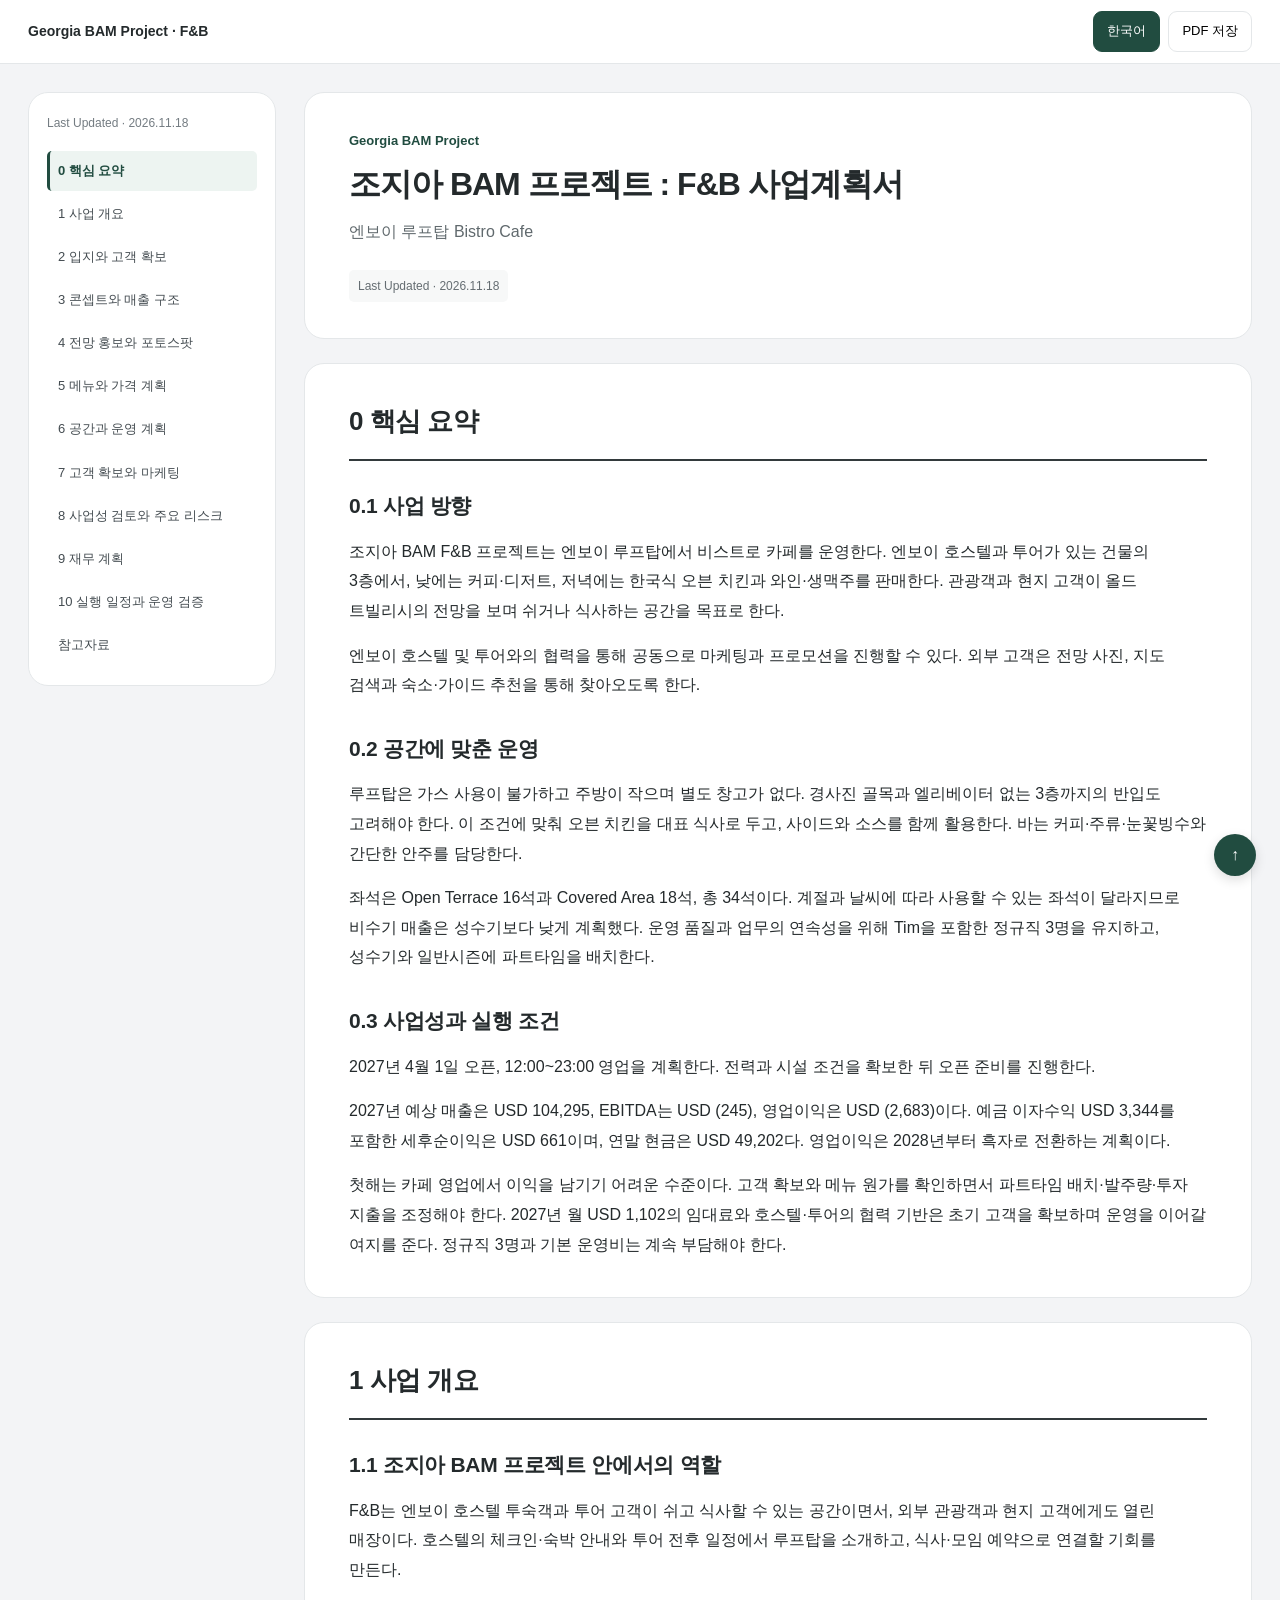
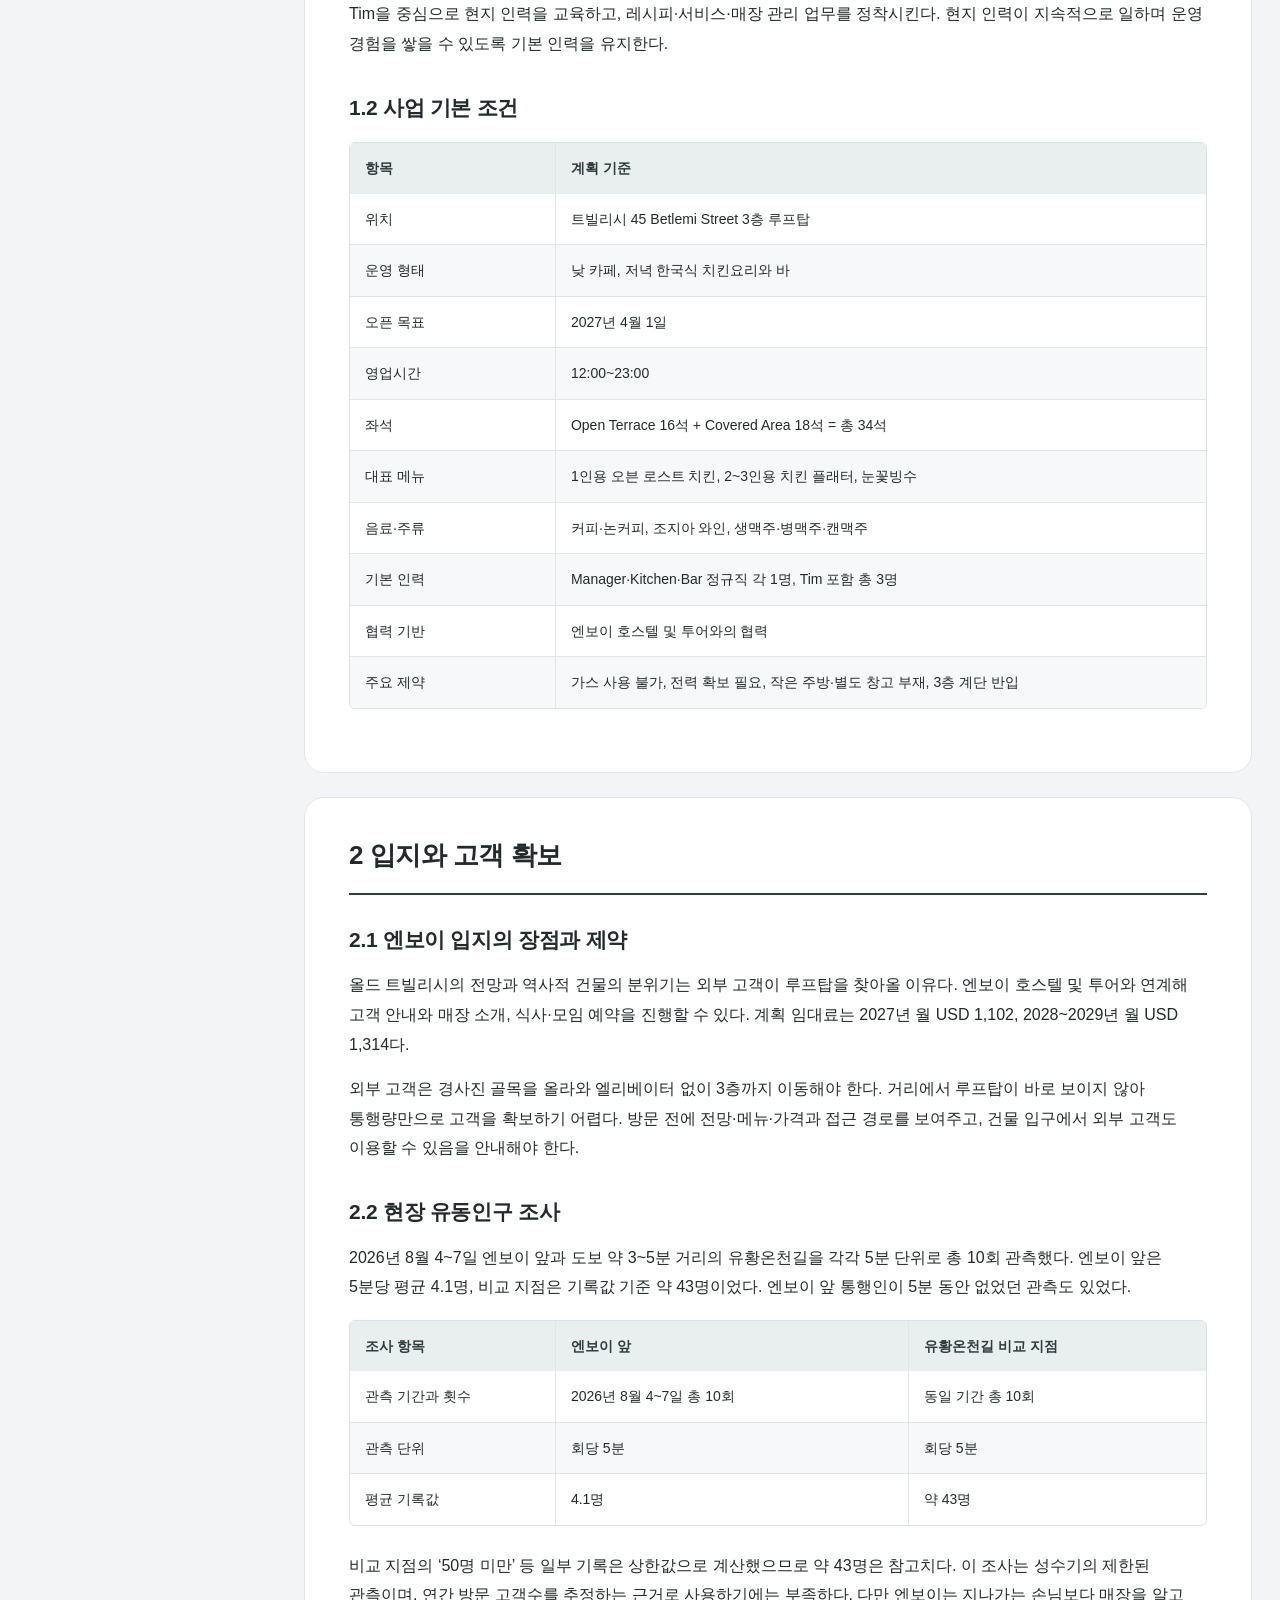
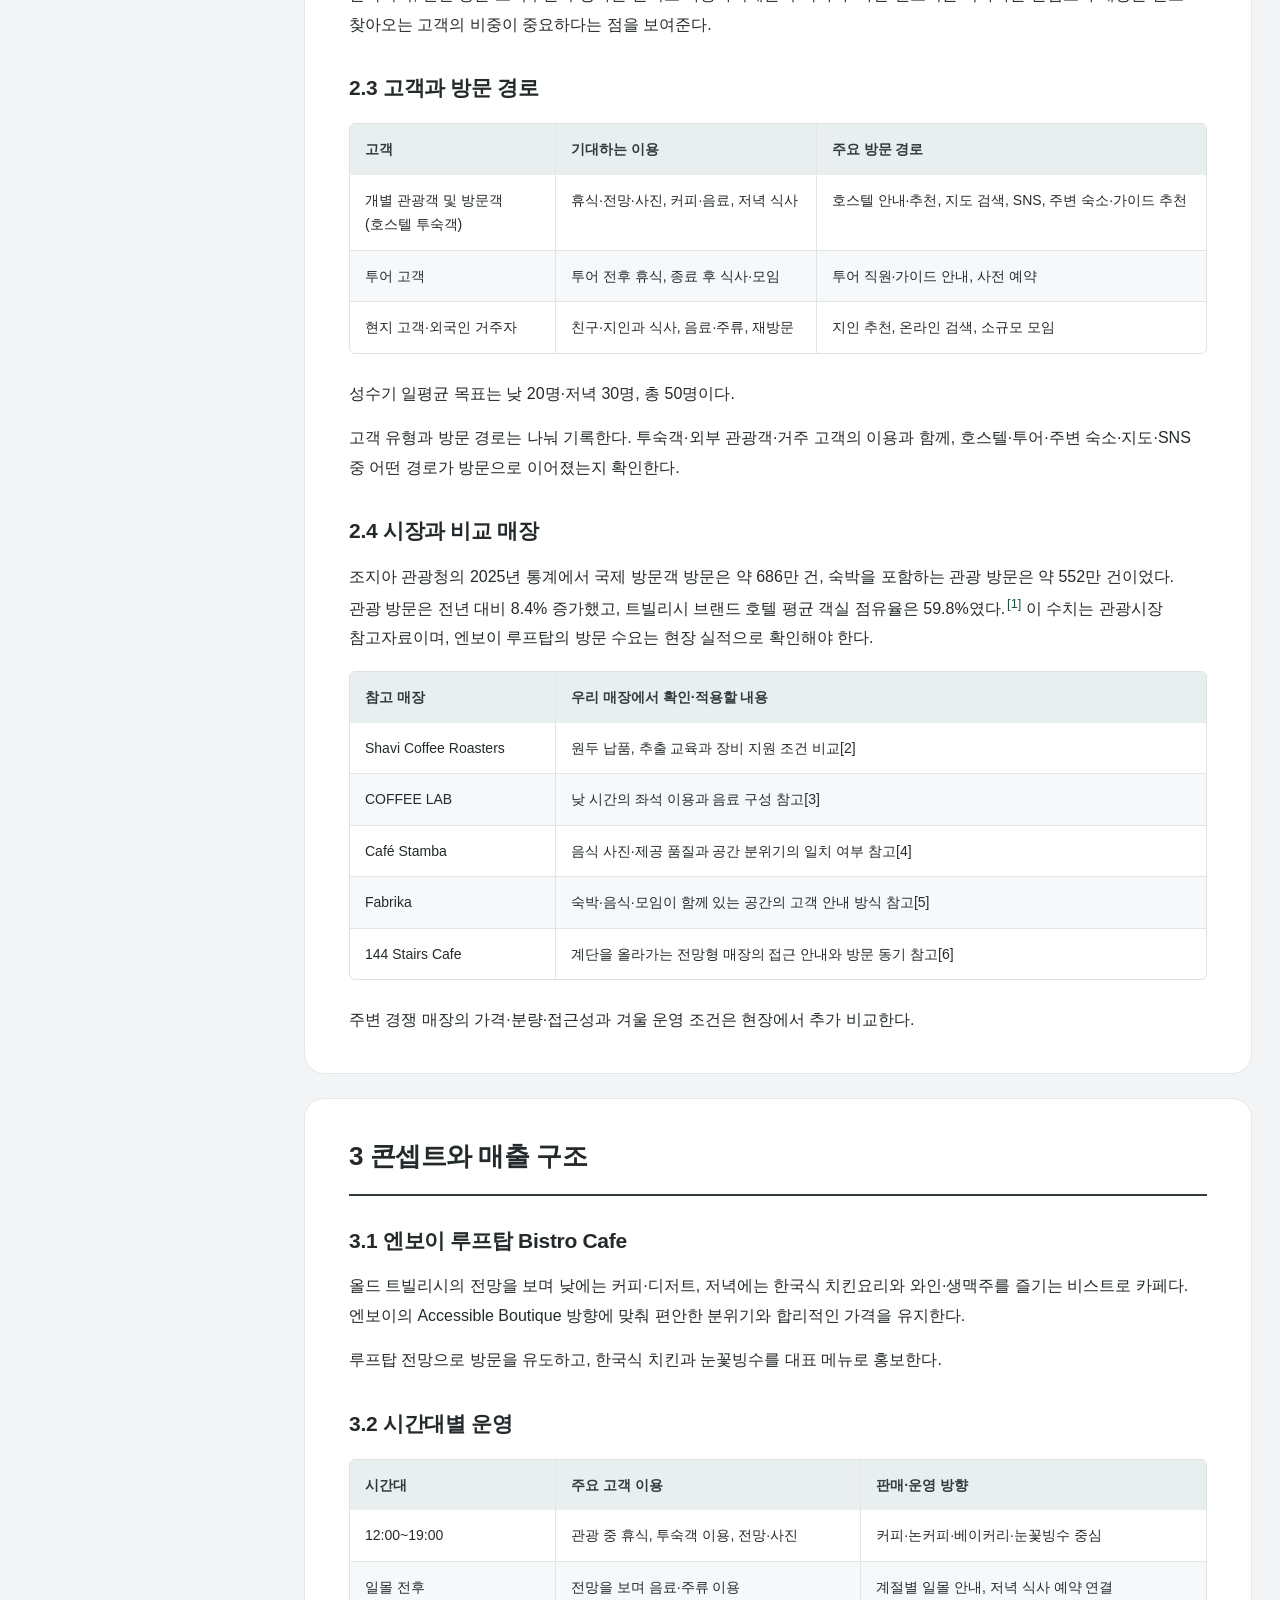
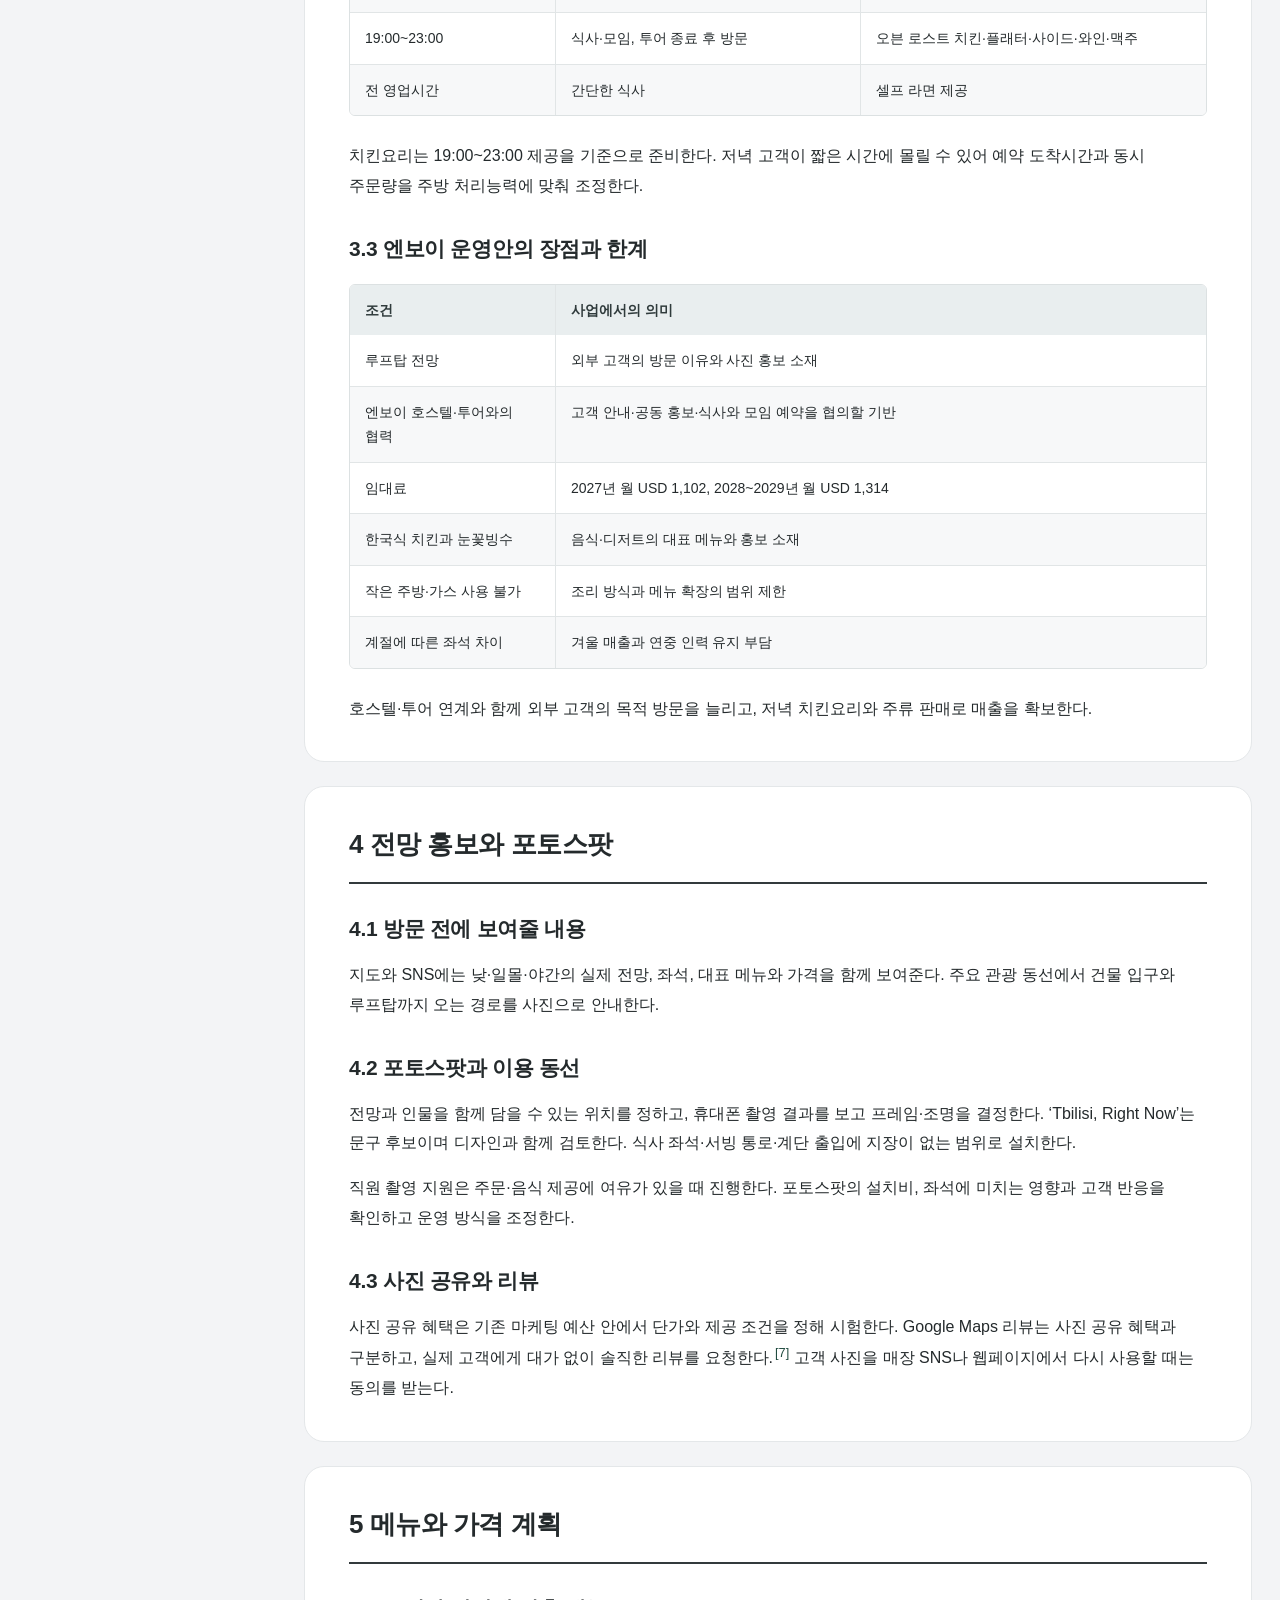
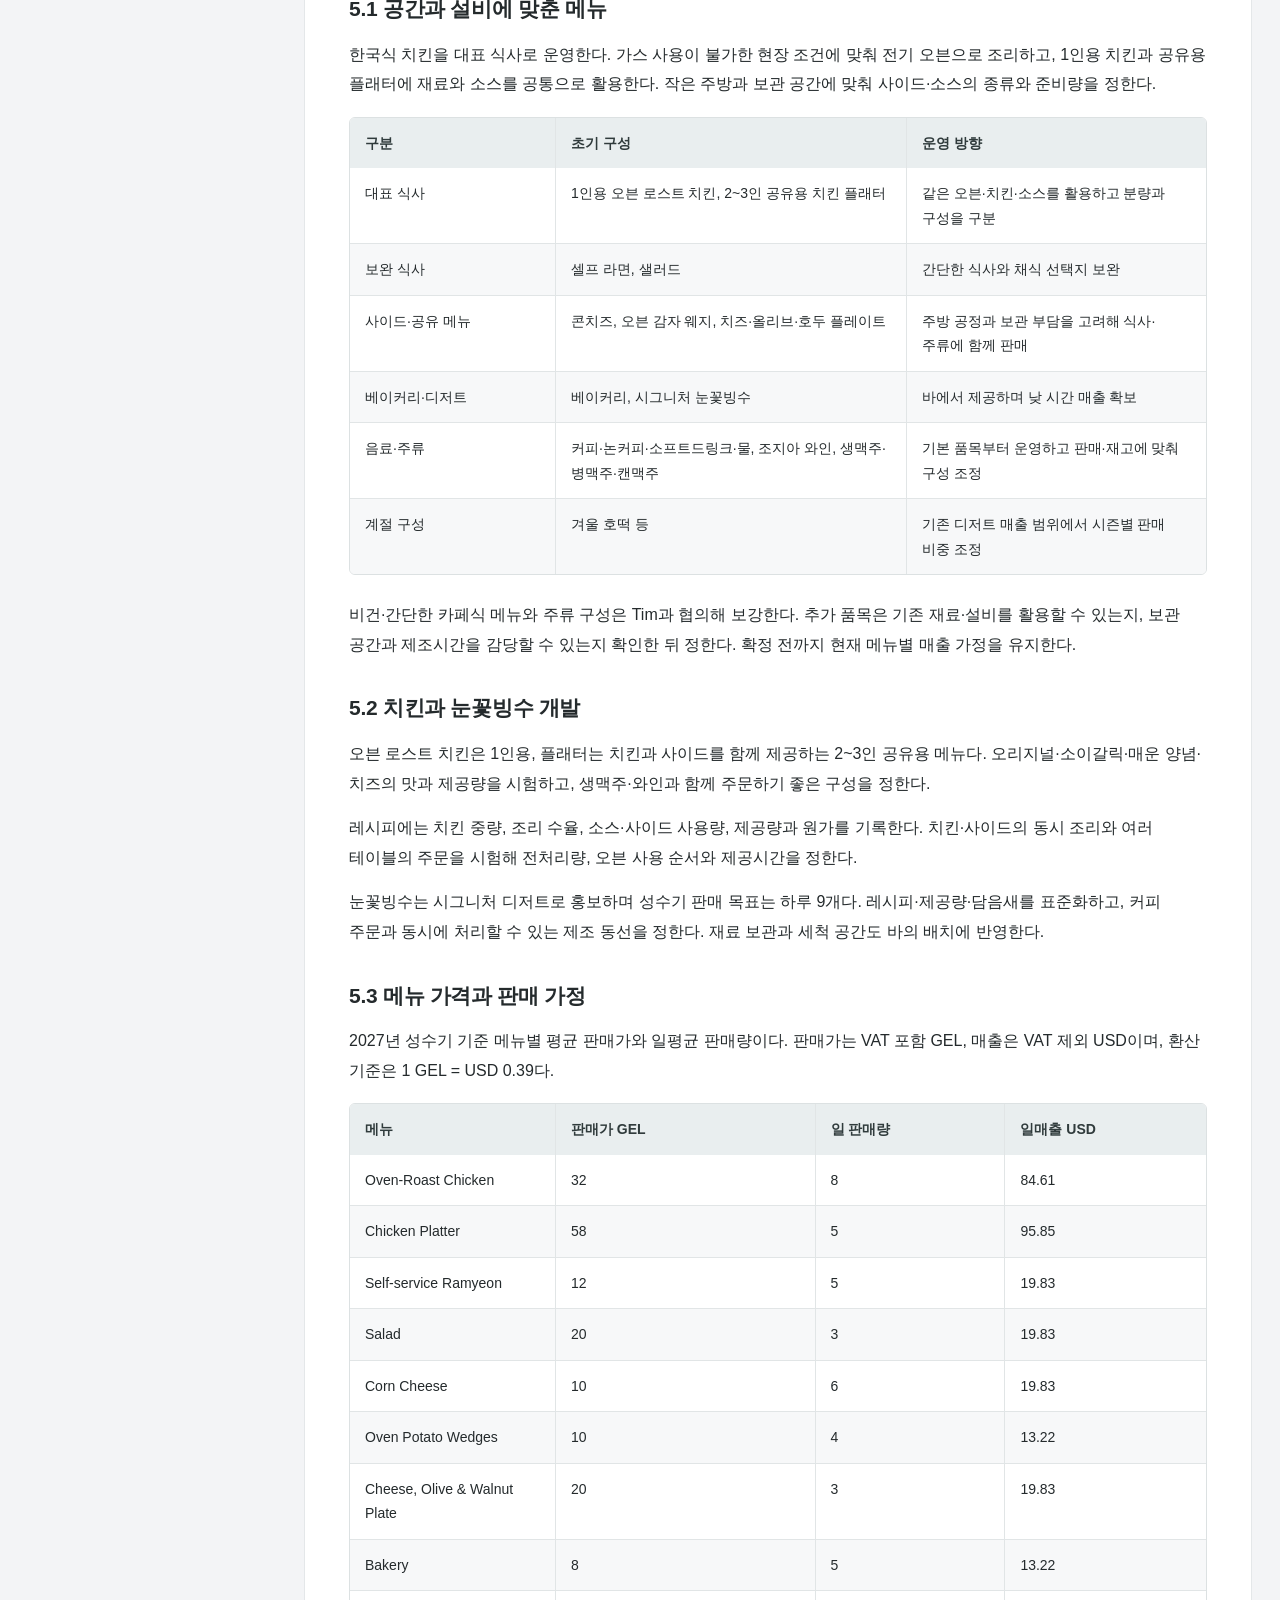
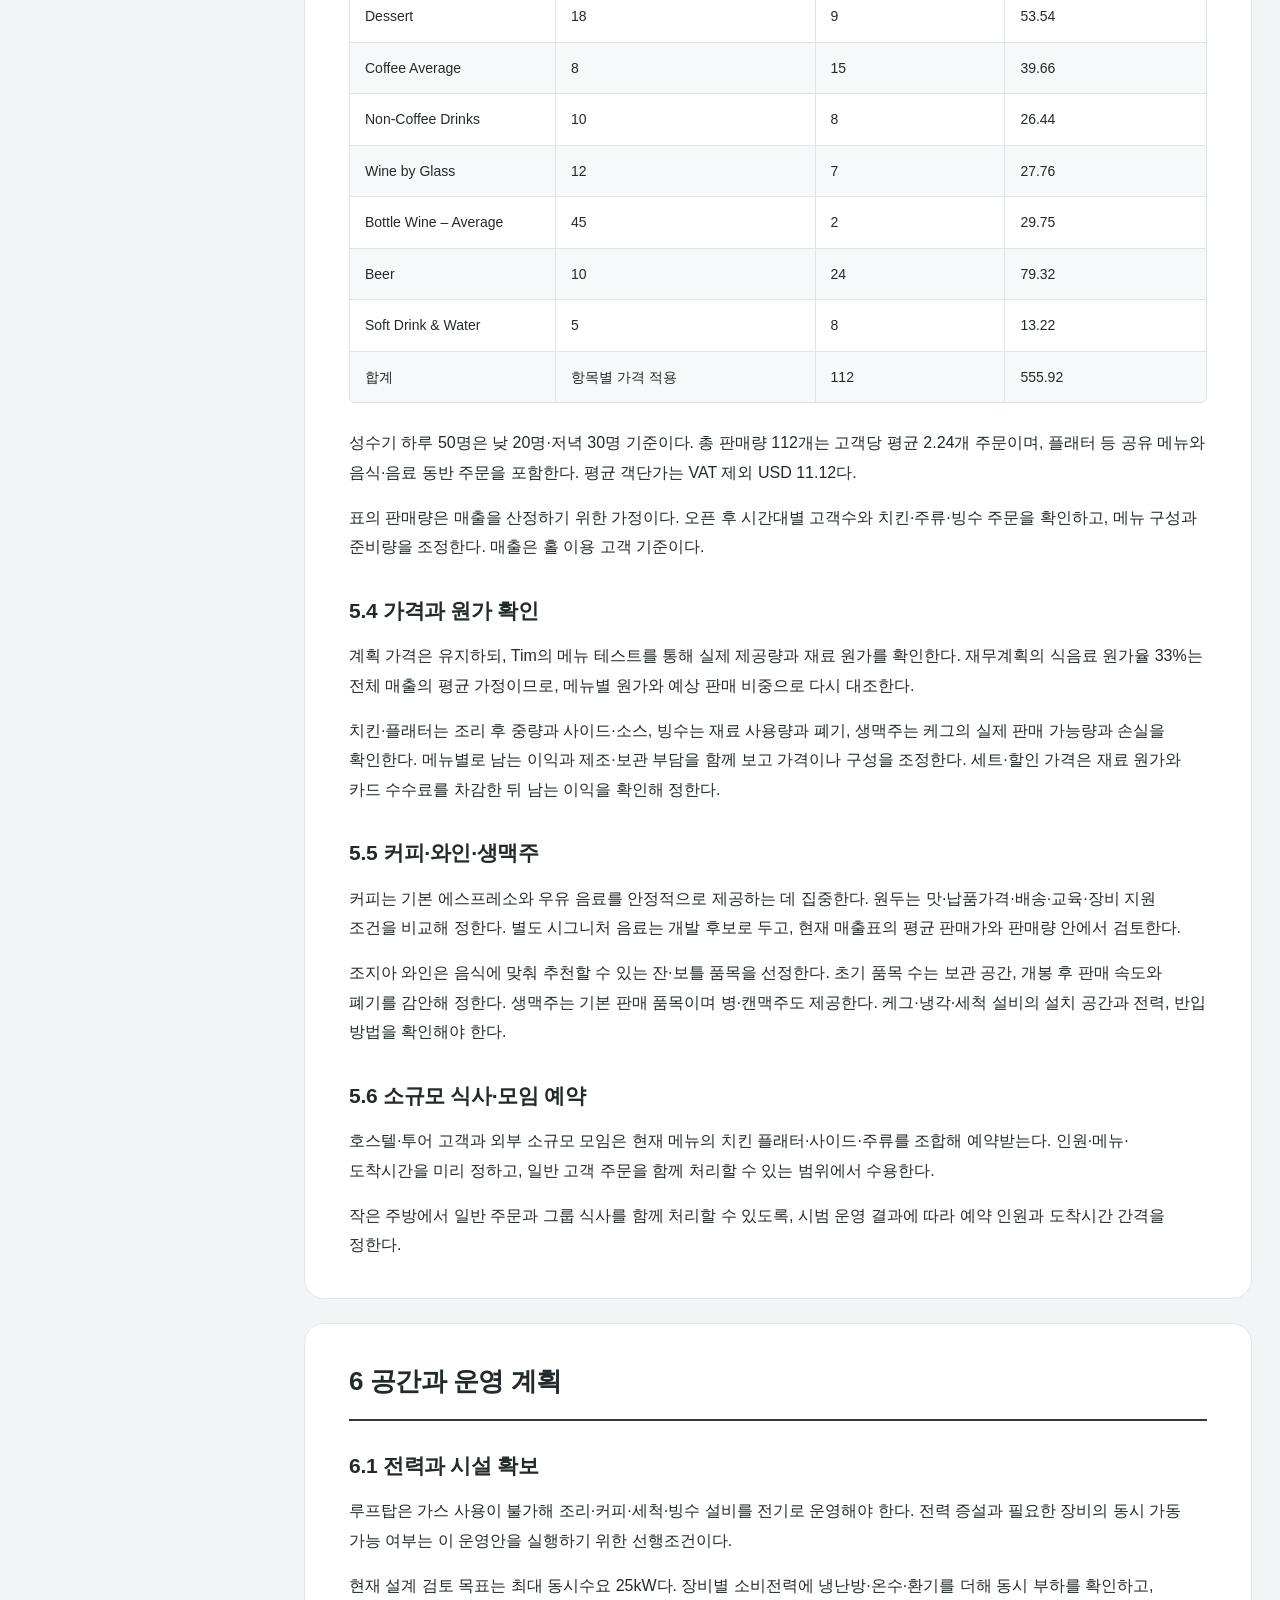
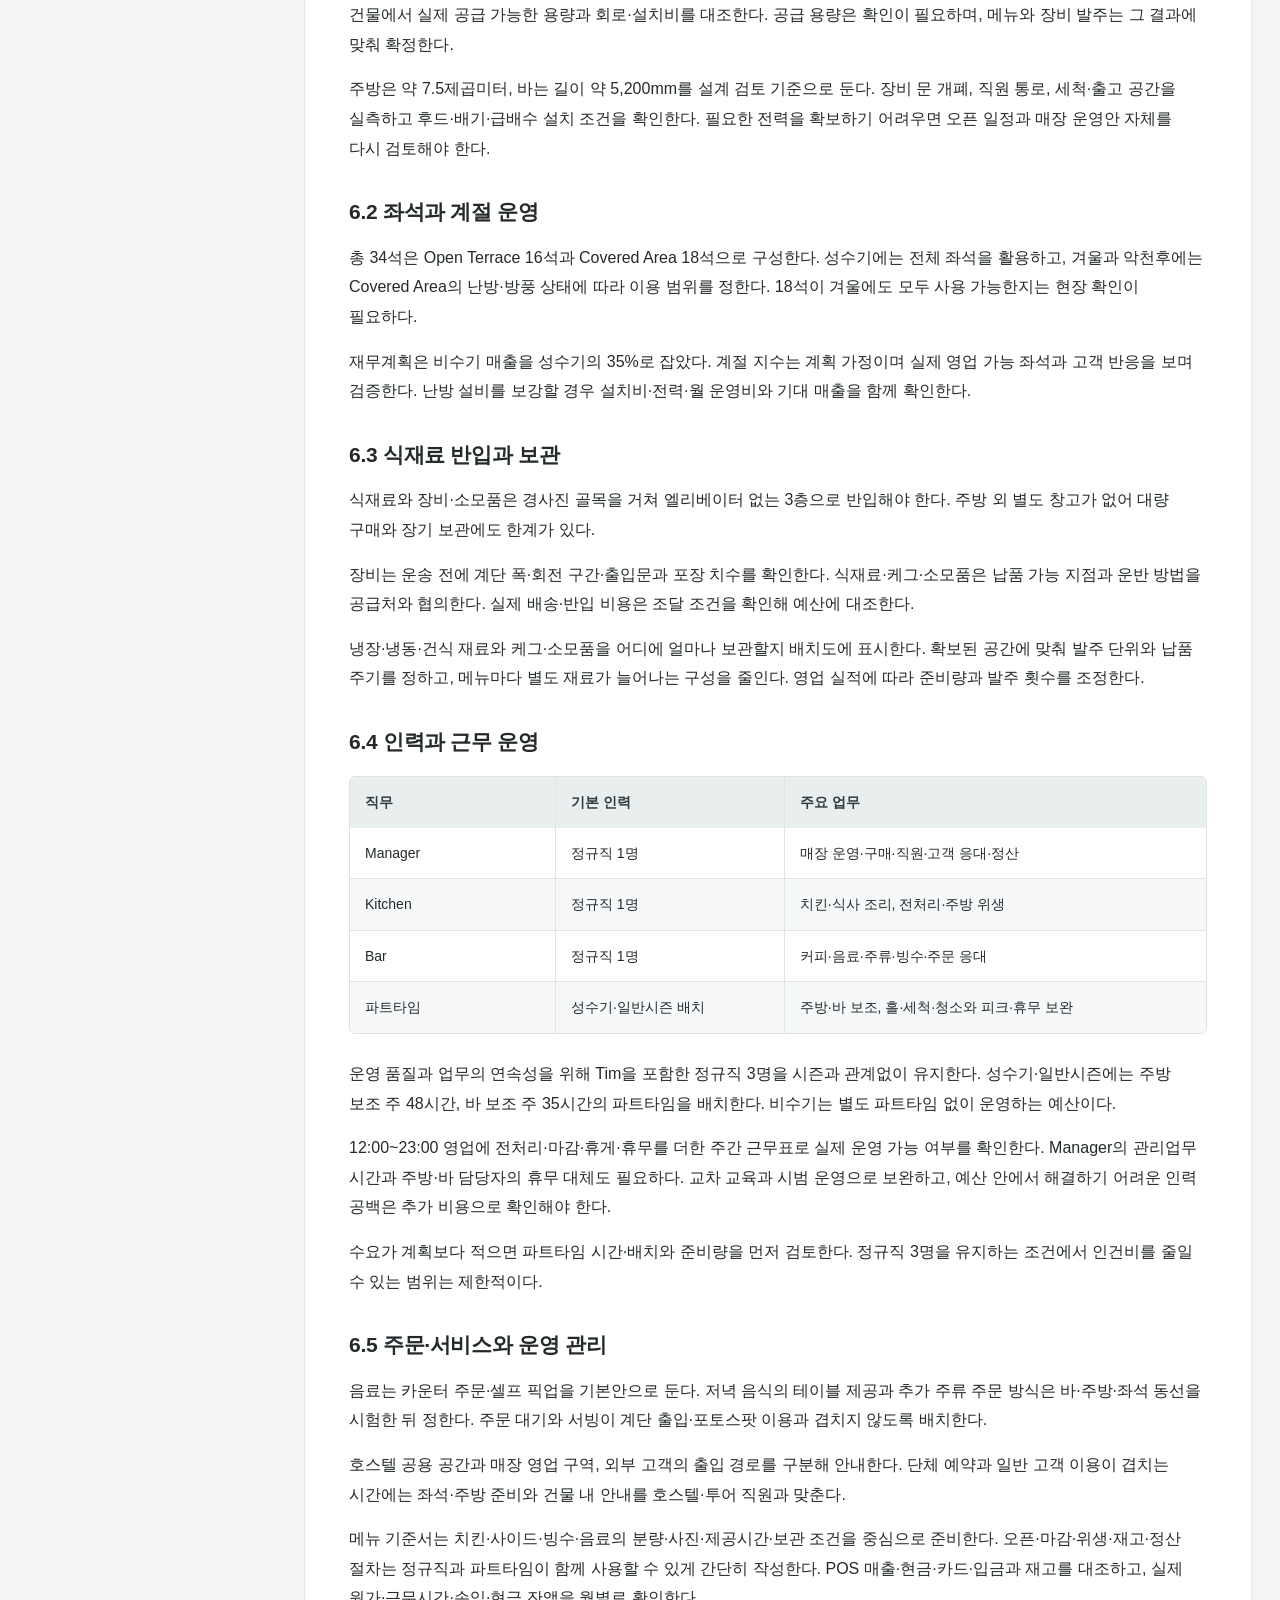
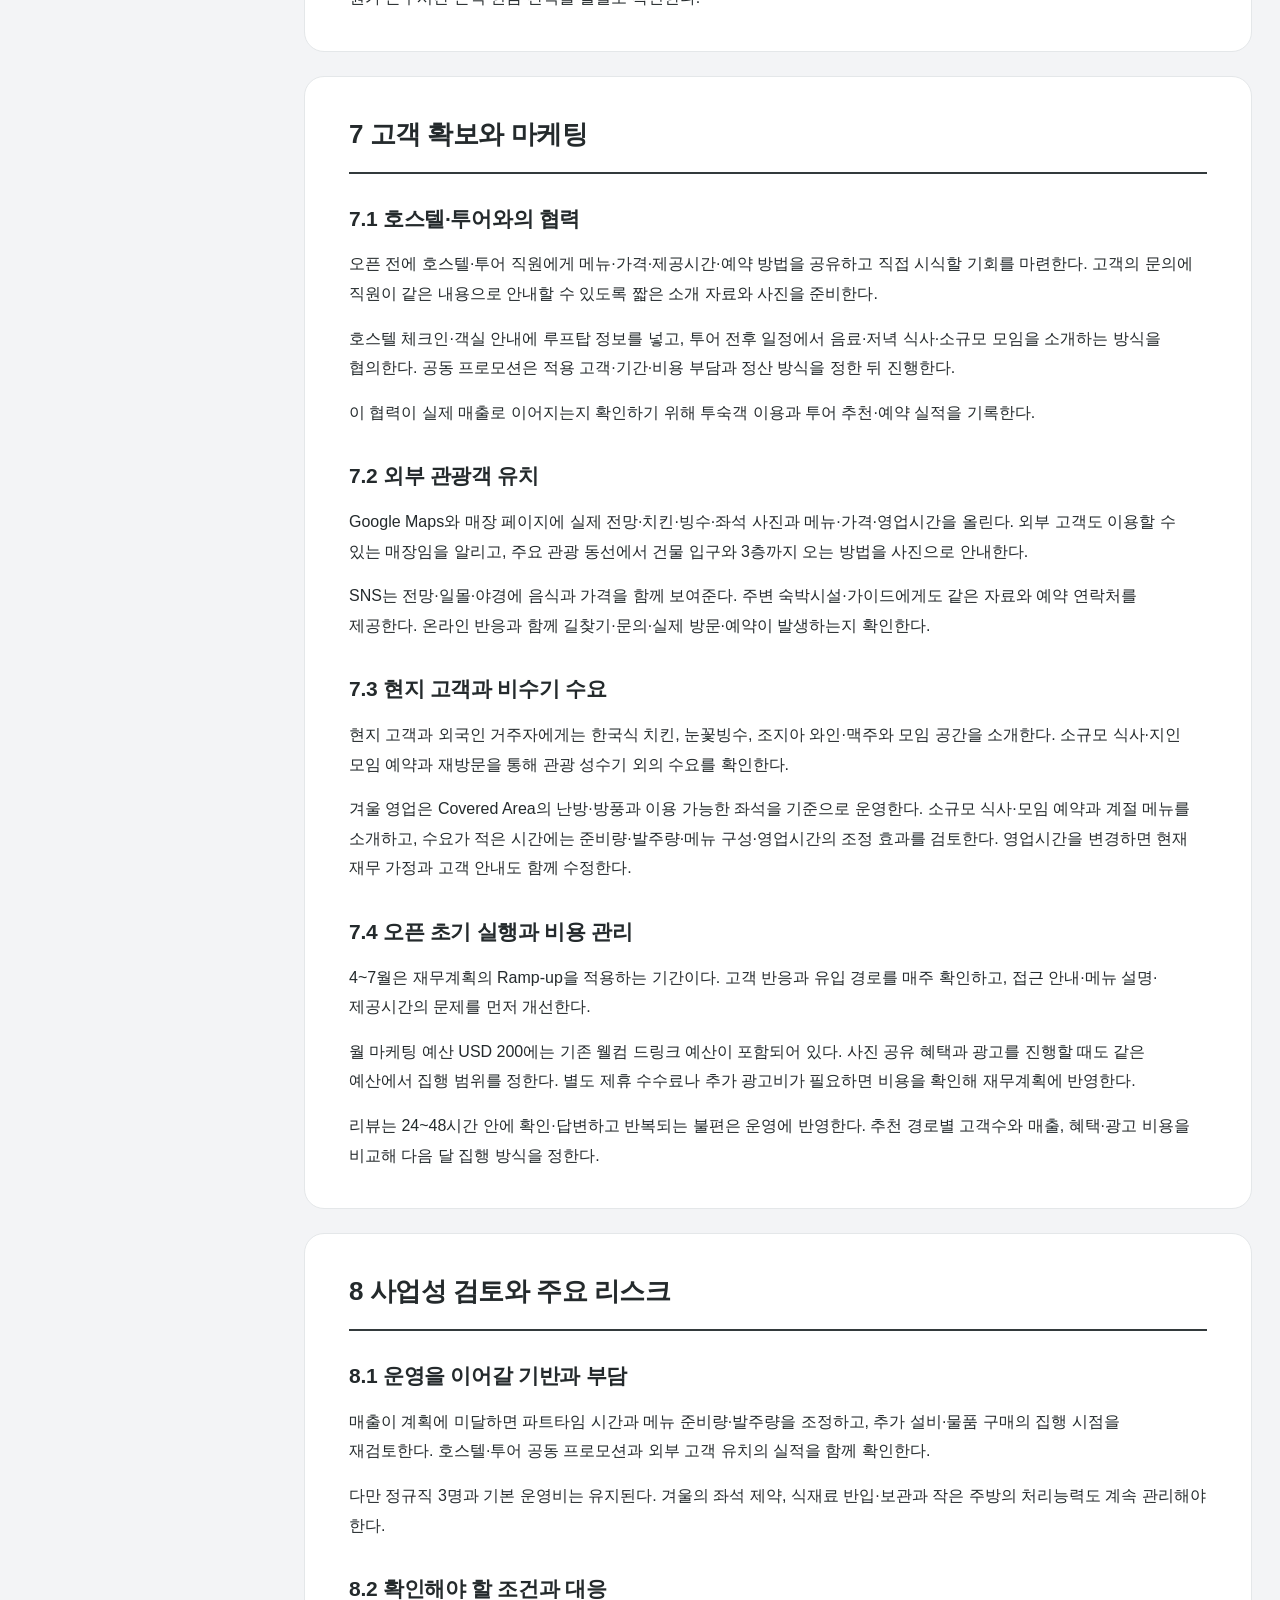
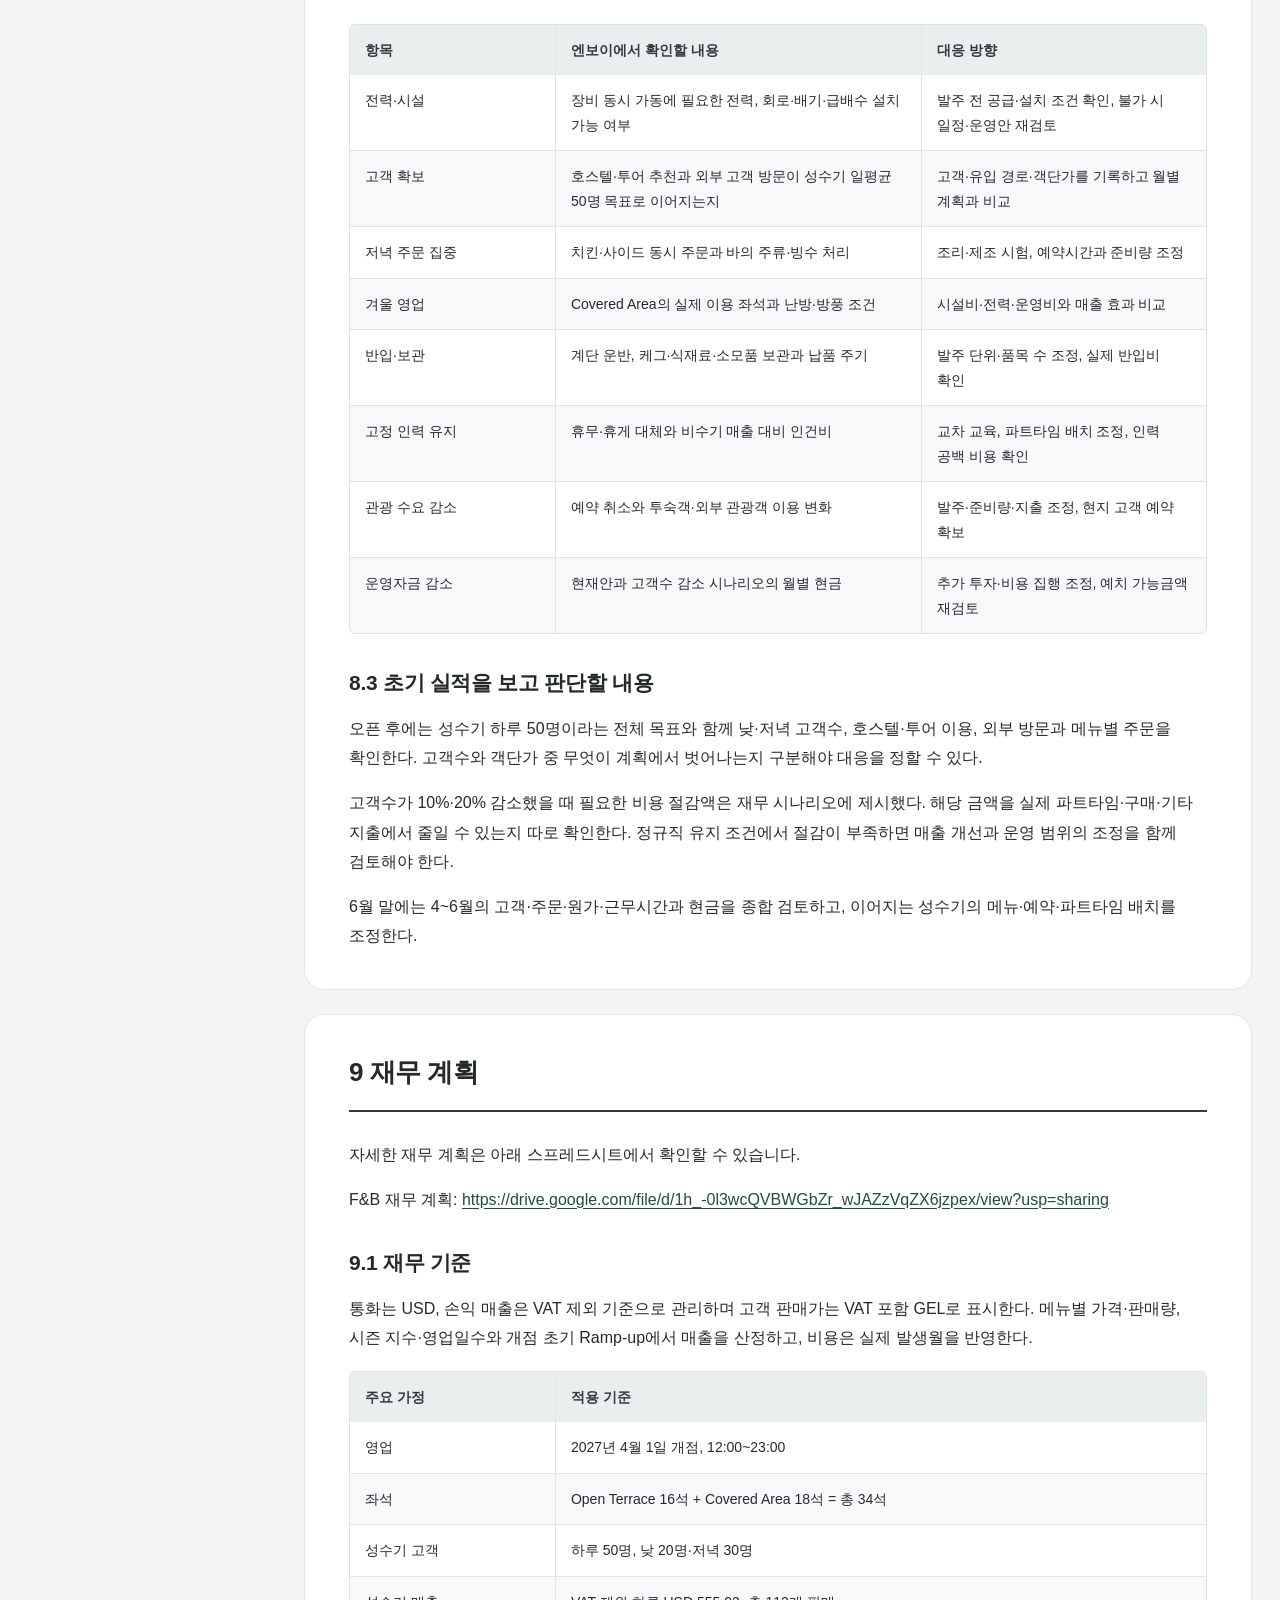
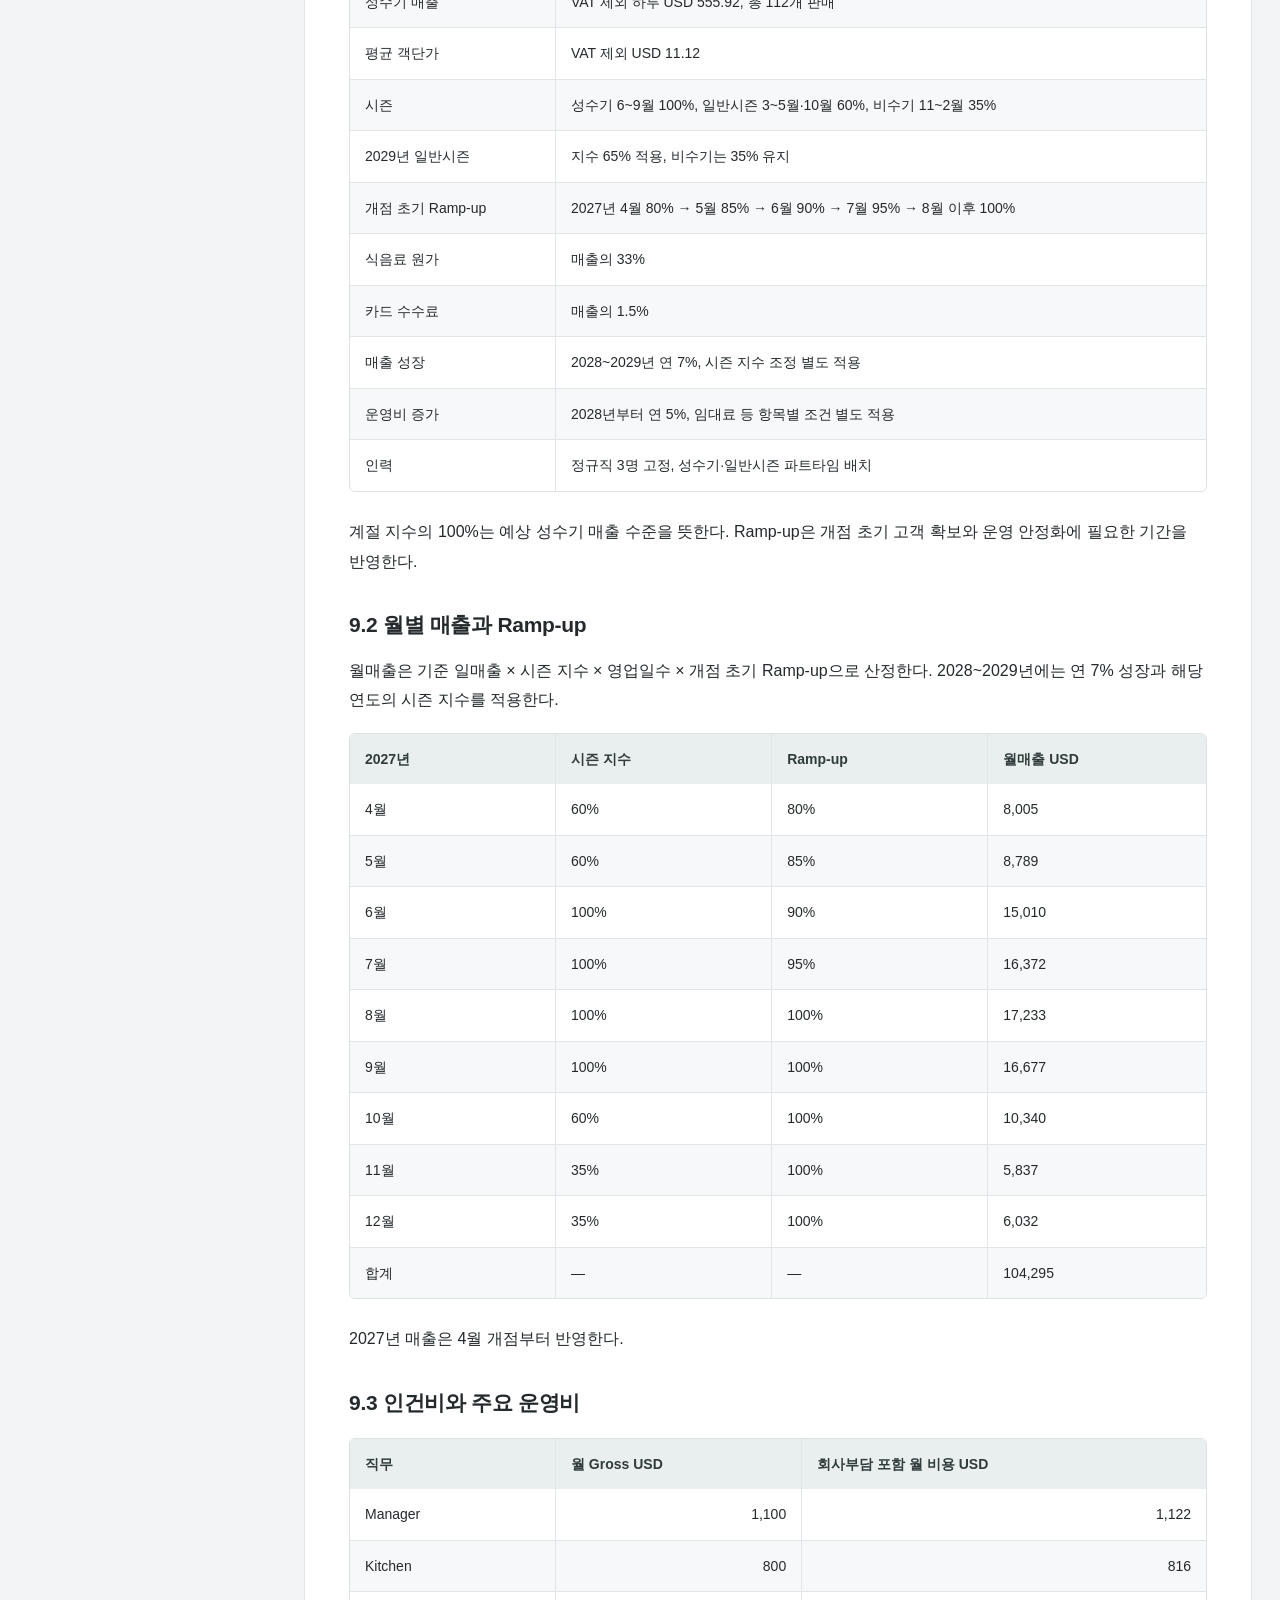
==== commit 32da73c4: "Publish refined business plan with consistent seasonal and staffing wording" ====
--- a/index.html
+++ b/index.html
@@ -1 +1 @@
-<!doctype html><html lang="ko"><head><meta charset="utf-8"><meta name="viewport" content="width=device-width,initial-scale=1"><meta name="description" content="엔보이 루프탑 Bistro Cafe의 사업 전략, 메뉴, 운영, 마케팅 및 재무 계획. BAM팀과 오너십 내부 검토용."><meta name="robots" content="noindex,nofollow"><title>조지아 BAM 프로젝트 : F&B 사업계획서</title><link rel="stylesheet" href="styles.css"></head><body id="top"><a class="skip" href="#main">본문으로 이동</a><header class="topbar"><a class="brand" href="#top">Georgia BAM Project · F&B</a><div class="actions"><span class="language" lang="ko">한국어</span><button id="print" type="button">PDF 저장</button></div></header><div class="layout"><aside aria-label="사업계획서 목차"><div class="version"><span>Last Updated · 2026.11.18</span></div><details id="toc" open><summary>목차 보기</summary><nav aria-label="장별 이동"><a href="#sec0">0 핵심 요약</a><a href="#sec1">1 사업 개요</a><a href="#sec2">2 입지와 고객 확보</a><a href="#sec3">3 콘셉트와 매출 구조</a><a href="#sec4">4 전망 홍보와 포토스팟</a><a href="#sec5">5 메뉴와 가격 계획</a><a href="#sec6">6 공간과 운영 계획</a><a href="#sec7">7 고객 확보와 마케팅</a><a href="#sec8">8 사업성 검토와 주요 리스크</a><a href="#sec9">9 재무 계획</a><a href="#sec10">10 실행 일정과 운영 검증</a><a href="#references">참고자료</a></nav></details></aside><main id="main"><div class="cover"><div class="eyebrow">Georgia BAM Project</div><h1>조지아 BAM 프로젝트 :<br class="mobile-break"> F&B 사업계획서</h1><div class="subtitle">엔보이 루프탑 Bistro Cafe</div><div class="badges"><span>Last Updated · 2026.11.18</span></div></div><section id="sec0" aria-labelledby="heading-sec0"><h2 id="heading-sec0">0 핵심 요약</h2><h3 id="sub-0.1">0.1 사업 방향</h3><p>엔보이 루프탑 Bistro Cafe는 조지아 BAM F&amp;B 프로젝트의 루프탑 매장 운영안이다. 엔보이 호스텔과 투어가 있는 건물의 3층에서, 낮에는 커피·디저트, 저녁에는 한국식 오븐 치킨과 와인·생맥주를 판매한다. 관광객과 현지 고객이 올드 트빌리시의 전망을 보며 쉬거나 식사하는 공간을 목표로 한다.</p><p>엔보이 호스텔 및 투어와의 협력을 통해 공동으로 마케팅과 프로모션을 진행할 수 있다. 외부 고객은 전망 사진, 지도 검색과 숙소·가이드 추천을 통해 찾아오도록 한다. 투숙객과 투어 고객의 실제 이용 규모는 오픈 후 확인해야 한다.</p><h3 id="sub-0.2">0.2 공간에 맞춘 운영</h3><p>루프탑은 가스 사용이 불가하고 주방이 작으며 별도 창고가 없다. 경사진 골목과 엘리베이터 없는 3층까지의 반입도 고려해야 한다. 이 조건에 맞춰 오븐 치킨을 대표 식사로 두고, 사이드와 소스를 함께 활용한다. 바는 커피·주류·눈꽃빙수와 간단한 안주를 담당한다.</p><p>좌석은 Open Terrace 16석과 Covered Area 18석, 총 34석이다. 계절과 날씨에 따라 사용할 수 있는 좌석이 달라지므로 비수기 매출은 성수기보다 낮게 계획했다. 운영 품질과 업무의 연속성을 위해 Tim을 포함한 정규직 3명을 유지하고, 성수기와 일반시즌에 파트타임을 배치한다.</p><h3 id="sub-0.3">0.3 사업성과 실행 조건</h3><p>2027년 4월 1일 오픈, 12:00~23:00 영업을 계획한다. 전력 확보와 시설 설치 가능 여부를 먼저 확인하고, 그 결과에 따라 장비 발주와 오픈 준비를 진행한다.</p><p>2027년 예상 매출은 USD 104,295, EBITDA는 USD (245), 영업이익은 USD (2,683)이다. 예금 이자수익 USD 3,344를 포함한 세후순이익은 USD 661이며, 연말 현금은 USD 49,202다. 영업이익은 2028년부터 흑자로 전환하는 계획이다.</p><p>첫해는 카페 영업에서 이익을 남기기 어려운 수준이다. 고객 확보와 메뉴 원가를 확인하면서 파트타임 배치·발주량·투자 지출을 조정해야 한다. 상대적으로 낮은 임대료와 호스텔·투어의 협력 기반은 매출이 부족할 때 운영을 이어가며 개선할 여지를 준다. 정규직 3명과 기본 운영비는 계속 부담해야 한다.</p></section><section id="sec1" aria-labelledby="heading-sec1"><h2 id="heading-sec1">1 사업 개요</h2><h3 id="sub-1.1">1.1 조지아 BAM 프로젝트 안에서의 역할</h3><p>F&amp;B는 엔보이 호스텔 투숙객과 투어 고객이 쉬고 식사할 수 있는 공간이면서, 외부 관광객과 현지 고객에게도 열린 매장이다. 호스텔의 체크인·숙박 안내와 투어 전후 일정에서 루프탑을 소개하고, 식사·모임 예약으로 연결할 기회를 만든다.</p><p>현지 직원이 조리·서비스·구매·매장 관리를 익히고 지속적으로 일할 수 있도록 업무 기준과 교육을 준비한다. 기본 인력의 연속성을 유지하면서 메뉴와 운영 방식을 현장에 맞춰 정착시킨다.</p><h3 id="sub-1.2">1.2 사업 기본 조건</h3><div class="table-wrap" tabindex="0" role="region" aria-label="1 사업 개요 표"><table><thead><tr><th scope="col">항목</th><th scope="col">계획 기준</th></tr></thead><tbody><tr><th scope="row">위치</th><td>트빌리시 45 Betlemi Street 3층 루프탑</td></tr><tr><th scope="row">운영 형태</th><td>낮 카페, 저녁 한국식 치킨요리와 바</td></tr><tr><th scope="row">오픈 목표</th><td>2027년 4월 1일</td></tr><tr><th scope="row">영업시간</th><td>12:00~23:00</td></tr><tr><th scope="row">좌석</th><td>Open Terrace 16석 + Covered Area 18석 = 총 34석</td></tr><tr><th scope="row">대표 메뉴</th><td>1인용 오븐 로스트 치킨, 2~3인용 치킨 플래터, 눈꽃빙수</td></tr><tr><th scope="row">음료·주류</th><td>커피·논커피, 조지아 와인, 생맥주·병맥주·캔맥주</td></tr><tr><th scope="row">기본 인력</th><td>Manager·Kitchen·Bar 정규직 각 1명, Tim 포함 총 3명</td></tr><tr><th scope="row">협력 기반</th><td>엔보이 호스텔 및 투어와의 협력</td></tr><tr><th scope="row">주요 제약</th><td>가스 사용 불가, 전력 확보 필요, 작은 주방·별도 창고 부재, 3층 계단 반입</td></tr></tbody></table></div></section><section id="sec2" aria-labelledby="heading-sec2"><h2 id="heading-sec2">2 입지와 고객 확보</h2><h3 id="sub-2.1">2.1 엔보이 입지의 장점과 제약</h3><p>올드 트빌리시의 전망과 역사적 건물의 분위기는 외부 고객이 루프탑을 찾아올 이유다. 엔보이 호스텔 및 투어와 연계해 고객 안내와 매장 소개, 식사·모임 예약을 진행할 수 있다. 계획 임대료는 2027년 월 USD 1,102, 2028~2029년 월 USD 1,314다.</p><p>외부 고객은 경사진 골목을 올라와 엘리베이터 없이 3층까지 이동해야 한다. 거리에서 루프탑이 바로 보이지 않아 통행량만으로 고객을 확보하기 어렵다. 방문 전에 전망·메뉴·가격과 접근 경로를 보여주고, 건물 입구에서 외부 고객도 이용할 수 있음을 안내해야 한다.</p><h3 id="sub-2.2">2.2 현장 유동인구 조사</h3><p>2026년 8월 4~7일 엔보이 앞과 도보 약 3~5분 거리의 유황온천길을 각각 5분 단위로 총 10회 관측했다. 엔보이 앞은 5분당 평균 4.1명, 비교 지점은 기록값 기준 약 43명이었다. 엔보이 앞 통행인이 5분 동안 없었던 관측도 있었다.</p><div class="table-wrap" tabindex="0" role="region" aria-label="2 입지와 고객 확보 표"><table><thead><tr><th scope="col">조사 항목</th><th scope="col">엔보이 앞</th><th scope="col">유황온천길 비교 지점</th></tr></thead><tbody><tr><th scope="row">관측 기간과 횟수</th><td>2026년 8월 4~7일 총 10회</td><td>동일 기간 총 10회</td></tr><tr><th scope="row">관측 단위</th><td>회당 5분</td><td>회당 5분</td></tr><tr><th scope="row">평균 기록값</th><td>4.1명</td><td>약 43명</td></tr></tbody></table></div><p>비교 지점의 ‘50명 미만’ 등 일부 기록은 상한값으로 계산했으므로 약 43명은 참고치다. 이 조사는 성수기의 제한된 관측이며, 연간 방문 고객수를 추정하는 근거로 사용하기에는 부족하다. 다만 엔보이는 지나가는 손님보다 매장을 알고 찾아오는 고객의 비중이 중요하다는 점을 보여준다.</p><h3 id="sub-2.3">2.3 고객과 방문 경로</h3><div class="table-wrap" tabindex="0" role="region" aria-label="2 입지와 고객 확보 표"><table><thead><tr><th scope="col">고객</th><th scope="col">기대하는 이용</th><th scope="col">주요 방문 경로</th></tr></thead><tbody><tr><th scope="row">개별 관광객 및 방문객(호스텔 투숙객)</th><td>휴식·전망·사진, 커피·음료, 저녁 식사</td><td>호스텔 안내·추천, 지도 검색, SNS, 주변 숙소·가이드 추천</td></tr><tr><th scope="row">투어 고객</th><td>투어 전후 휴식, 종료 후 식사·모임</td><td>투어 직원·가이드 안내, 사전 예약</td></tr><tr><th scope="row">현지 고객·외국인 거주자</th><td>친구·지인과 식사, 음료·주류, 재방문</td><td>지인 추천, 온라인 검색, 소규모 모임</td></tr></tbody></table></div><p>성수기 하루 50명은 사업성을 검토하기 위한 목표 고객수다. 낮 20명·저녁 30명을 가정하며, 호스텔이나 투어에서 확보가 확인된 고객수는 아니다. 엔보이 투숙객의 이용 비중도 아직 별도로 정하지 않았다.</p><p>고객 유형과 방문 경로는 나눠 기록한다. 투숙객·외부 관광객·거주 고객의 이용과 함께, 호스텔·투어·주변 숙소·지도·SNS 중 어떤 경로가 방문으로 이어졌는지 확인한다. 단체 예약은 별도 집계하되 전체 고객과 매출에 중복 계산하지 않는다.</p><h3 id="sub-2.4">2.4 시장과 비교 매장</h3><p>조지아 관광청의 2025년 통계에서 국제 방문객 방문은 약 686만 건, 숙박을 포함하는 관광 방문은 약 552만 건이었다. 관광 방문은 전년 대비 8.4% 증가했고, 트빌리시 브랜드 호텔 평균 객실 점유율은 59.8%였다.<a class="citation" href="#ref-1">[1]</a> 이 수치는 관광시장 참고자료이며, 엔보이 루프탑의 방문 수요는 현장 실적으로 확인해야 한다.</p><div class="table-wrap" tabindex="0" role="region" aria-label="2 입지와 고객 확보 표"><table><thead><tr><th scope="col">참고 매장</th><th scope="col">우리 매장에서 확인·적용할 내용</th></tr></thead><tbody><tr><th scope="row">Shavi Coffee Roasters</th><td>원두 납품, 추출 교육과 장비 지원 조건 비교[2]</td></tr><tr><th scope="row">COFFEE LAB</th><td>낮 시간의 좌석 이용과 음료 구성 참고[3]</td></tr><tr><th scope="row">Café Stamba</th><td>음식 사진·제공 품질과 공간 분위기의 일치 여부 참고[4]</td></tr><tr><th scope="row">Fabrika</th><td>숙박·음식·모임이 함께 있는 공간의 고객 안내 방식 참고[5]</td></tr><tr><th scope="row">144 Stairs Cafe</th><td>계단을 올라가는 전망형 매장의 접근 안내와 방문 동기 참고[6]</td></tr></tbody></table></div><p>주변 경쟁 매장의 가격·분량·접근성과 겨울 운영 조건은 현장에서 추가 비교한다. 온라인 소개만으로 우리 가격의 경쟁력이나 예상 고객수를 확정하지 않는다.</p></section><section id="sec3" aria-labelledby="heading-sec3"><h2 id="heading-sec3">3 콘셉트와 매출 구조</h2><h3 id="sub-3.1">3.1 엔보이 루프탑 Bistro Cafe</h3><p>올드 트빌리시의 전망을 보며 낮에는 커피·디저트, 저녁에는 한국식 치킨요리와 와인·생맥주를 즐기는 비스트로 카페다. 엔보이의 Accessible Boutique 방향에 맞춰 편안한 분위기와 합리적인 가격을 유지한다.</p><p>전망은 방문 이유를 만들고, 치킨요리·눈꽃빙수·음료의 품질은 주문과 추천으로 이어져야 한다. 커피만 마시는 고객부터 저녁 식사와 주류를 함께 주문하는 고객까지 같은 공간에서 수용한다.</p><h3 id="sub-3.2">3.2 시간대별 운영</h3><div class="table-wrap" tabindex="0" role="region" aria-label="3 콘셉트와 매출 구조 표"><table><thead><tr><th scope="col">시간대</th><th scope="col">주요 고객 이용</th><th scope="col">판매·운영 방향</th></tr></thead><tbody><tr><th scope="row">12:00~19:00</th><td>관광 중 휴식, 투숙객 이용, 전망·사진</td><td>커피·논커피·베이커리·눈꽃빙수 중심</td></tr><tr><th scope="row">일몰 전후</th><td>전망을 보며 음료·주류 이용</td><td>계절별 일몰 안내, 저녁 식사 예약 연결</td></tr><tr><th scope="row">19:00~23:00</th><td>식사·모임, 투어 종료 후 방문</td><td>오븐 로스트 치킨·플래터·사이드·와인·맥주</td></tr><tr><th scope="row">전 영업시간</th><td>간단한 식사</td><td>셀프 라면 제공</td></tr></tbody></table></div><p>치킨요리는 19:00~23:00 제공을 기준으로 준비한다. 저녁 고객이 짧은 시간에 몰릴 수 있어 예약 도착시간과 동시 주문량을 주방 처리능력에 맞춰 조정한다.</p><h3 id="sub-3.3">3.3 엔보이 운영안의 장점과 한계</h3><div class="table-wrap" tabindex="0" role="region" aria-label="3 콘셉트와 매출 구조 표"><table><thead><tr><th scope="col">조건</th><th scope="col">사업에서의 의미</th></tr></thead><tbody><tr><th scope="row">루프탑 전망</th><td>외부 고객의 방문 이유와 사진 홍보 소재</td></tr><tr><th scope="row">엔보이 호스텔·투어와의 협력</th><td>고객 안내·공동 홍보·식사와 모임 예약을 협의할 기반</td></tr><tr><th scope="row">상대적으로 낮은 임대료</th><td>초기 매출이 부족할 때 고정비 부담을 낮추는 조건</td></tr><tr><th scope="row">한국식 치킨과 눈꽃빙수</th><td>음식·디저트의 대표 메뉴와 홍보 소재</td></tr><tr><th scope="row">작은 주방·가스 사용 불가</th><td>조리 방식과 메뉴 확장의 범위 제한</td></tr><tr><th scope="row">계절에 따른 좌석 차이</th><td>겨울 매출과 연중 인력 유지 부담</td></tr></tbody></table></div><p>임대료와 협력 기반은 운영상의 장점이다. 카페를 지속하려면 외부 고객의 목적 방문과 식사·주류 주문도 확보해야 한다. 호스텔 이용객만으로 매출 목표를 충족할 수 있다고 전제하지 않는다.</p></section><section id="sec4" aria-labelledby="heading-sec4"><h2 id="heading-sec4">4 전망 홍보와 포토스팟</h2><h3 id="sub-4.1">4.1 방문 전에 보여줄 내용</h3><p>지도와 SNS에는 낮·일몰·야간의 실제 전망, 좌석, 대표 메뉴와 가격을 함께 보여준다. 경사로와 계단을 올라오는 수고에 비해 어떤 공간과 음식을 만날 수 있는지 미리 알 수 있어야 한다. 건물 입구부터 루프탑까지의 사진 안내도 준비한다.</p><h3 id="sub-4.2">4.2 포토스팟과 이용 동선</h3><p>전망과 인물을 함께 담을 수 있는 위치를 정하고, 휴대폰 촬영 결과를 보고 프레임·조명을 결정한다. ‘Tbilisi, Right Now’는 문구 후보이며 디자인과 함께 검토한다. 식사 좌석·서빙 통로·계단 출입에 지장이 없는 범위로 설치한다.</p><p>직원 촬영 지원은 주문·음식 제공에 여유가 있을 때 진행한다. 포토스팟의 설치비, 좌석에 미치는 영향과 고객 반응을 확인하고 운영 방식을 조정한다.</p><h3 id="sub-4.3">4.3 사진 공유와 리뷰</h3><p>사진 공유 혜택은 기존 마케팅 예산 안에서 단가와 제공 조건을 정해 시험한다. Google Maps 리뷰는 사진 공유 혜택과 구분하고, 실제 고객에게 대가 없이 솔직한 리뷰를 요청한다.<a class="citation" href="#ref-7">[7]</a> 고객 사진을 매장 SNS나 웹페이지에서 다시 사용할 때는 동의를 받는다.</p></section><section id="sec5" aria-labelledby="heading-sec5"><h2 id="heading-sec5">5 메뉴와 가격 계획</h2><h3 id="sub-5.1">5.1 공간과 설비에 맞춘 메뉴</h3><p>가스를 사용할 수 없고 주방과 보관 공간이 작아, 오븐 로스트 치킨을 대표 식사로 구성한다. 1인용 치킨과 공유용 플래터에 같은 조리 설비와 재료를 활용하고, 사이드·소스도 함께 준비할 수 있도록 개발한다.</p><div class="table-wrap" tabindex="0" role="region" aria-label="5 메뉴와 가격 계획 표"><table><thead><tr><th scope="col">구분</th><th scope="col">초기 구성</th><th scope="col">운영 방향</th></tr></thead><tbody><tr><th scope="row">대표 식사</th><td>1인용 오븐 로스트 치킨, 2~3인 공유용 치킨 플래터</td><td>같은 오븐·치킨·소스를 활용하고 분량과 구성을 구분</td></tr><tr><th scope="row">보완 식사</th><td>셀프 라면, 샐러드</td><td>간단한 식사와 채식 선택지 보완</td></tr><tr><th scope="row">사이드·공유 메뉴</th><td>콘치즈, 오븐 감자 웨지, 치즈·올리브·호두 플레이트</td><td>주방 공정과 보관 부담을 고려해 식사·주류에 함께 판매</td></tr><tr><th scope="row">베이커리·디저트</th><td>베이커리, 시그니처 눈꽃빙수</td><td>바에서 제공하며 낮 시간 매출 확보</td></tr><tr><th scope="row">음료·주류</th><td>커피·논커피·소프트드링크·물, 조지아 와인, 생맥주·병맥주·캔맥주</td><td>기본 품목부터 운영하고 판매·재고에 맞춰 구성 조정</td></tr><tr><th scope="row">계절 구성</th><td>겨울 호떡 등</td><td>기존 디저트 매출 범위에서 시즌별 판매 비중 조정</td></tr></tbody></table></div><p>비건·간단한 카페식 메뉴와 주류 구성은 Tim과 협의해 보강한다. 추가 품목은 기존 재료·설비를 활용할 수 있는지, 보관 공간과 제조시간을 감당할 수 있는지 확인한 뒤 정한다. 확정 전까지 현재 메뉴별 매출 가정을 유지한다.</p><h3 id="sub-5.2">5.2 치킨과 눈꽃빙수 개발</h3><p>오븐 로스트 치킨은 1인용, 플래터는 치킨과 사이드를 함께 제공하는 2~3인 공유용 메뉴다. 오리지널·소이갈릭·매운 양념·치즈의 맛과 제공량을 시험하고, 생맥주·와인과 함께 주문하기 좋은 구성을 정한다.</p><p>레시피에는 치킨 중량, 조리 수율, 소스·사이드 사용량, 제공량과 원가를 기록한다. 치킨·사이드의 동시 조리와 여러 테이블의 주문을 시험해 전처리량, 오븐 사용 순서와 제공시간을 정한다.</p><p>눈꽃빙수는 시그니처 디저트로 홍보한다. 바의 커피·음료 주문과 겹칠 때의 제조시간, 재료 보관과 세척 부담을 확인한다. 성수기 판매 목표는 하루 9개이며, 맛·분량·사진과 실제 제공 품질을 맞춰 개발한다.</p><h3 id="sub-5.3">5.3 메뉴 가격과 판매 가정</h3><p>2027년 성수기 기준 메뉴별 평균 판매가와 일평균 판매량이다. 판매가는 VAT 포함 GEL, 매출은 VAT 제외 USD이며, 환산 기준은 1 GEL = USD 0.39다.</p><div class="table-wrap" tabindex="0" role="region" aria-label="5 메뉴와 가격 계획 표"><table><thead><tr><th scope="col">메뉴</th><th scope="col">판매가 GEL</th><th scope="col">일 판매량</th><th scope="col">일매출 USD</th></tr></thead><tbody><tr><th scope="row">Oven-Roast Chicken</th><td>32</td><td>8</td><td>84.61</td></tr><tr><th scope="row">Chicken Platter</th><td>58</td><td>5</td><td>95.85</td></tr><tr><th scope="row">Self-service Ramyeon</th><td>12</td><td>5</td><td>19.83</td></tr><tr><th scope="row">Salad</th><td>20</td><td>3</td><td>19.83</td></tr><tr><th scope="row">Corn Cheese</th><td>10</td><td>6</td><td>19.83</td></tr><tr><th scope="row">Oven Potato Wedges</th><td>10</td><td>4</td><td>13.22</td></tr><tr><th scope="row">Cheese, Olive &amp; Walnut Plate</th><td>20</td><td>3</td><td>19.83</td></tr><tr><th scope="row">Bakery</th><td>8</td><td>5</td><td>13.22</td></tr><tr><th scope="row">Dessert</th><td>18</td><td>9</td><td>53.54</td></tr><tr><th scope="row">Coffee Average</th><td>8</td><td>15</td><td>39.66</td></tr><tr><th scope="row">Non-Coffee Drinks</th><td>10</td><td>8</td><td>26.44</td></tr><tr><th scope="row">Wine by Glass</th><td>12</td><td>7</td><td>27.76</td></tr><tr><th scope="row">Bottle Wine – Average</th><td>45</td><td>2</td><td>29.75</td></tr><tr><th scope="row">Beer</th><td>10</td><td>24</td><td>79.32</td></tr><tr><th scope="row">Soft Drink &amp; Water</th><td>5</td><td>8</td><td>13.22</td></tr><tr><th scope="row">합계</th><td>항목별 가격 적용</td><td>112</td><td>555.92</td></tr></tbody></table></div><p>성수기 하루 50명은 낮 20명·저녁 30명 기준이다. 총 판매량 112개는 고객당 평균 2.24개 주문이며, 플래터 등 공유 메뉴와 음식·음료 동반 주문을 포함한다. 평균 객단가는 VAT 제외 USD 11.12다.</p><p>표의 판매량은 매출을 산정하기 위한 가정이다. 오픈 후 시간대별 고객수와 치킨·주류·빙수 주문을 확인하고, 메뉴 구성과 준비량을 조정한다. 매출은 홀 이용 고객 기준이다.</p><h3 id="sub-5.4">5.4 가격과 원가 확인</h3><p>계획 가격은 유지하되, Tim의 메뉴 테스트를 통해 실제 제공량과 재료 원가를 확인한다. 재무계획의 식음료 원가율 33%는 전체 매출의 평균 가정이므로, 메뉴별 원가와 예상 판매 비중으로 다시 대조한다.</p><p>치킨·플래터는 조리 후 중량과 사이드·소스, 빙수는 재료 사용량과 폐기, 생맥주는 케그의 실제 판매 가능량과 손실을 확인한다. 메뉴별로 남는 이익과 제조·보관 부담을 함께 보고 가격이나 구성을 조정한다. 세트·할인을 적용할 때도 할인 후 원가를 확인한다.</p><h3 id="sub-5.5">5.5 커피·와인·생맥주</h3><p>커피는 기본 에스프레소와 우유 음료를 안정적으로 제공하는 데 집중한다. 원두는 맛·납품가격·배송·교육·장비 지원 조건을 비교해 정한다. 별도 시그니처 음료는 개발 후보로 두고, 현재 매출표의 평균 판매가와 판매량 안에서 검토한다.</p><p>조지아 와인은 음식에 맞춰 추천할 수 있는 잔·보틀 품목을 선정한다. 초기 품목 수는 보관 공간, 개봉 후 판매 속도와 폐기를 감안해 정한다. 생맥주는 기본 판매 품목이며 병·캔맥주도 제공한다. 케그·냉각·세척 설비의 설치 공간과 전력, 반입 방법을 확인해야 한다.</p><h3 id="sub-5.6">5.6 소규모 식사·모임 예약</h3><p>호스텔·투어 고객과 외부 소규모 모임은 현재 메뉴의 치킨 플래터·사이드·주류를 조합해 예약받는다. 인원·메뉴·도착시간을 미리 정하고, 일반 고객 주문을 함께 처리할 수 있는 범위에서 수용한다.</p><p>그룹 예약은 좌석수만으로 결정하기 어렵다. 시범 운영에서 동시 조리량과 제공시간을 확인한 뒤 예약 가능한 인원과 시간 간격을 정한다.</p></section><section id="sec6" aria-labelledby="heading-sec6"><h2 id="heading-sec6">6 공간과 운영 계획</h2><h3 id="sub-6.1">6.1 전력과 시설 확보</h3><p>루프탑은 가스 사용이 불가해 조리·커피·세척·빙수 설비를 전기로 운영해야 한다. 전력 증설과 필요한 장비의 동시 가동 가능 여부는 이 운영안을 실행하기 위한 선행조건이다.</p><p>현재 설계 검토 목표는 최대 동시수요 25kW다. 장비별 소비전력에 냉난방·온수·환기를 더해 동시 부하를 확인하고, 건물에서 실제 공급 가능한 용량과 회로·설치비를 대조한다. 공급 용량은 확인이 필요하며, 메뉴와 장비 발주는 그 결과에 맞춰 확정한다.</p><p>주방은 약 7.5제곱미터, 바는 길이 약 5,200mm를 설계 검토 기준으로 둔다. 장비 문 개폐, 직원 통로, 세척·출고 공간을 실측하고 후드·배기·급배수 설치 조건을 확인한다. 필요한 전력을 확보하기 어려우면 오픈 일정과 매장 운영안 자체를 다시 검토해야 한다.</p><h3 id="sub-6.2">6.2 좌석과 계절 운영</h3><p>총 34석은 Open Terrace 16석과 Covered Area 18석으로 구성한다. 성수기에는 전체 좌석을 활용하고, 겨울과 악천후에는 Covered Area의 난방·방풍 상태에 따라 이용 범위를 정한다. 18석이 겨울에도 모두 사용 가능한지는 현장 확인이 필요하다.</p><p>재무계획은 비수기 매출을 성수기의 35%로 잡았다. 계절 지수는 계획 가정이며 실제 영업 가능 좌석과 고객 반응을 보며 검증한다. 난방 설비를 보강할 경우 설치비·전력·월 운영비와 기대 매출을 함께 확인한다.</p><h3 id="sub-6.3">6.3 식재료 반입과 보관</h3><p>식재료와 장비·소모품은 경사진 골목을 거쳐 엘리베이터 없는 3층으로 반입해야 한다. 주방 외 별도 창고가 없어 대량 구매와 장기 보관에도 한계가 있다.</p><p>장비는 운송 전에 계단 폭·회전 구간·출입문과 포장 치수를 확인한다. 식재료·케그·소모품은 납품 가능 지점과 운반 방법을 공급처와 협의한다. 실제 배송·반입 비용은 조달 조건을 확인해 예산에 대조한다.</p><p>냉장·냉동·건식 재료와 케그·소모품을 어디에 얼마나 보관할지 배치도에 표시한다. 확보된 공간에 맞춰 발주 단위와 납품 주기를 정하고, 메뉴마다 별도 재료가 늘어나는 구성을 줄인다. 영업 실적에 따라 준비량과 발주 횟수를 조정한다.</p><h3 id="sub-6.4">6.4 인력과 근무 운영</h3><div class="table-wrap" tabindex="0" role="region" aria-label="6 공간과 운영 계획 표"><table><thead><tr><th scope="col">직무</th><th scope="col">기본 인력</th><th scope="col">주요 업무</th></tr></thead><tbody><tr><th scope="row">Manager</th><td>정규직 1명</td><td>매장 운영·구매·직원·고객 응대·정산</td></tr><tr><th scope="row">Kitchen</th><td>정규직 1명</td><td>치킨·식사 조리, 전처리·주방 위생</td></tr><tr><th scope="row">Bar</th><td>정규직 1명</td><td>커피·음료·주류·빙수·주문 응대</td></tr><tr><th scope="row">파트타임</th><td>성수기·일반시즌 배치</td><td>주방·바 보조, 홀·세척·청소와 피크·휴무 보완</td></tr></tbody></table></div><p>운영 품질과 업무의 연속성을 위해 Tim을 포함한 정규직 3명을 시즌과 관계없이 유지한다. 파트타임은 기존 구성에서 축소한 계획으로, 성수기·일반시즌에 주방 보조 주 48시간, 바 보조 주 35시간을 배치한다. 비수기는 별도 파트타임 없이 운영하는 예산이다.</p><p>12:00~23:00 영업에 전처리·마감·휴게·휴무를 더한 주간 근무표로 실제 운영 가능 여부를 확인한다. Manager의 관리업무 시간과 주방·바 담당자의 휴무 대체도 필요하다. 교차 교육과 시범 운영으로 보완하고, 예산 안에서 해결하기 어려운 인력 공백은 추가 비용으로 확인해야 한다.</p><p>수요가 계획보다 적으면 파트타임 시간·배치와 준비량을 먼저 검토한다. 정규직 3명을 유지하는 조건에서 인건비를 줄일 수 있는 범위는 제한적이다.</p><h3 id="sub-6.5">6.5 주문·서비스와 운영 관리</h3><p>음료는 카운터 주문·셀프 픽업을 기본안으로 둔다. 저녁 음식의 테이블 제공과 추가 주류 주문 방식은 바·주방·좌석 동선을 시험한 뒤 정한다. 주문 대기와 서빙이 계단 출입·포토스팟 이용과 겹치지 않도록 배치한다.</p><p>호스텔 공용 공간과 매장 영업 구역, 외부 고객의 출입 경로를 구분해 안내한다. 단체 예약과 일반 고객 이용이 겹치는 시간에는 좌석·주방 준비와 건물 내 안내를 호스텔·투어 직원과 맞춘다.</p><p>메뉴 기준서는 치킨·사이드·빙수·음료의 분량·사진·제공시간·보관 조건을 중심으로 준비한다. 오픈·마감·위생·재고·정산 절차는 정규직과 파트타임이 함께 사용할 수 있게 간단히 작성한다. POS 매출·현금·카드·입금과 재고를 대조하고, 실제 원가·근무시간·손익·현금 잔액을 월별로 확인한다.</p></section><section id="sec7" aria-labelledby="heading-sec7"><h2 id="heading-sec7">7 고객 확보와 마케팅</h2><h3 id="sub-7.1">7.1 호스텔·투어와의 협력</h3><p>오픈 전에 호스텔·투어 직원에게 메뉴·가격·제공시간·예약 방법을 공유하고 직접 시식할 기회를 마련한다. 고객의 문의에 직원이 같은 내용으로 안내할 수 있도록 짧은 소개 자료와 사진을 준비한다.</p><p>호스텔 체크인·객실 안내에 루프탑 정보를 넣고, 투어 전후 일정에서 음료·저녁 식사·소규모 모임을 소개하는 방식을 협의한다. 공동 프로모션은 적용 고객·기간·비용 부담과 정산 방식을 정한 뒤 진행한다.</p><p>이 협력이 실제 매출로 이어지는지 확인하기 위해 투숙객 이용과 투어 추천·예약 실적을 기록한다. 협력 가능성을 확보된 매출로 계산하지 않는다.</p><h3 id="sub-7.2">7.2 외부 관광객 유치</h3><p>Google Maps와 매장 페이지에 실제 전망·치킨·빙수·좌석 사진과 메뉴·가격·영업시간을 올린다. 외부 고객도 이용할 수 있는 매장임을 알리고, 주요 관광 동선에서 건물 입구와 3층까지 오는 방법을 사진으로 안내한다.</p><p>SNS는 전망·일몰·야경에 음식과 가격을 함께 보여준다. 주변 숙박시설·가이드에게도 같은 자료와 예약 연락처를 제공한다. 온라인 반응과 함께 길찾기·문의·실제 방문·예약이 발생하는지 확인한다.</p><h3 id="sub-7.3">7.3 현지 고객과 비수기 수요</h3><p>현지 고객과 외국인 거주자에게는 한국식 치킨, 눈꽃빙수, 조지아 와인·맥주와 모임 공간을 소개한다. 소규모 식사·지인 모임 예약과 재방문을 통해 관광 성수기 외의 수요를 확인한다.</p><p>겨울에는 실내 이용 조건이 홍보보다 먼저 갖춰져야 한다. 이용 가능한 좌석·난방과 제공 메뉴를 정확히 안내하고, 수요가 적은 시간에는 준비량·파트타임 배치·영업시간의 조정 효과를 검토한다. 영업시간을 변경하면 현재 재무 가정과 고객 안내도 함께 수정한다.</p><h3 id="sub-7.4">7.4 오픈 초기 실행과 비용 관리</h3><p>4~7월은 재무계획의 Ramp-up을 적용하는 기간이다. 고객 반응과 유입 경로를 매주 확인하고, 접근 안내·메뉴 설명·제공시간의 문제를 먼저 개선한다.</p><p>월 마케팅 예산 USD 200에는 기존 웰컴 드링크 예산이 포함되어 있다. 사진 공유 혜택과 광고를 진행할 때도 같은 예산에서 집행 범위를 정한다. 별도 제휴 수수료나 추가 광고비가 필요하면 비용을 확인해 재무계획에 반영한다.</p><p>리뷰는 24~48시간 안에 확인·답변하고 반복되는 불편은 운영에 반영한다. 추천 경로별 고객수와 매출, 혜택·광고 비용을 비교해 다음 달 집행 방식을 정한다.</p></section><section id="sec8" aria-labelledby="heading-sec8"><h2 id="heading-sec8">8 사업성 검토와 주요 리스크</h2><h3 id="sub-8.1">8.1 운영을 이어갈 기반과 부담</h3><p>엔보이는 호스텔·투어와의 협력, 루프탑 전망과 상대적으로 낮은 임대료가 장점이다. 초기 실적이 부족할 때도 파트타임·메뉴 준비량·발주·투자 지출을 조정하면서 고객 반응을 확인할 수 있다.</p><p>다만 정규직 3명과 기본 운영비는 유지된다. 겨울의 좌석 제약, 식재료 반입·보관과 작은 주방의 처리능력도 계속 관리해야 한다. 낮은 임대료만으로 지속 가능한 사업이라고 판단하기는 어렵다.</p><h3 id="sub-8.2">8.2 확인해야 할 조건과 대응</h3><div class="table-wrap" tabindex="0" role="region" aria-label="8 사업성 검토와 주요 리스크 표"><table><thead><tr><th scope="col">항목</th><th scope="col">엔보이에서 확인할 내용</th><th scope="col">대응 방향</th></tr></thead><tbody><tr><th scope="row">전력·시설</th><td>장비 동시 가동에 필요한 전력, 회로·배기·급배수 설치 가능 여부</td><td>발주 전 공급·설치 조건 확인, 불가 시 일정·운영안 재검토</td></tr><tr><th scope="row">고객 확보</th><td>호스텔·투어 추천과 외부 고객 방문이 하루 50명 목표로 이어지는지</td><td>고객·유입 경로·객단가를 기록하고 월별 계획과 비교</td></tr><tr><th scope="row">저녁 주문 집중</th><td>치킨·사이드 동시 주문과 바의 주류·빙수 처리</td><td>조리·제조 시험, 예약시간과 준비량 조정</td></tr><tr><th scope="row">겨울 영업</th><td>Covered Area의 실제 이용 좌석과 난방·방풍 조건</td><td>시설비·전력·운영비와 매출 효과 비교</td></tr><tr><th scope="row">반입·보관</th><td>계단 운반, 케그·식재료·소모품 보관과 납품 주기</td><td>발주 단위·품목 수 조정, 실제 반입비 확인</td></tr><tr><th scope="row">고정 인력 유지</th><td>휴무·휴게 대체와 비수기 매출 대비 인건비</td><td>교차 교육, 파트타임 배치 조정, 인력 공백 비용 확인</td></tr><tr><th scope="row">관광 수요 감소</th><td>예약 취소와 투숙객·외부 관광객 이용 변화</td><td>발주·준비량·지출 조정, 현지 고객 예약 확보</td></tr><tr><th scope="row">운영자금 감소</th><td>현재안과 고객수 감소 시나리오의 월별 현금</td><td>추가 투자·비용 집행 조정, 예치 가능금액 재검토</td></tr></tbody></table></div><h3 id="sub-8.3">8.3 초기 실적을 보고 판단할 내용</h3><p>오픈 후에는 성수기 하루 50명이라는 전체 목표와 함께 낮·저녁 고객수, 호스텔·투어 이용, 외부 방문과 메뉴별 주문을 확인한다. 고객수와 객단가 중 무엇이 계획에서 벗어나는지 구분해야 대응을 정할 수 있다.</p><p>고객수가 10%·20% 감소했을 때 필요한 비용 절감액은 재무 시나리오에 제시했다. 해당 금액을 실제 파트타임·구매·기타 지출에서 줄일 수 있는지 따로 확인한다. 정규직 유지 조건에서 절감이 부족하면 매출 개선과 운영 범위의 조정을 함께 검토해야 한다.</p><p>6월 말에는 4~6월의 고객·주문·원가·근무시간과 현금을 종합 검토하고, 이어지는 성수기의 메뉴·예약·인력 배치를 조정한다.</p></section><section id="sec9" aria-labelledby="heading-sec9"><h2 id="heading-sec9">9 재무 계획</h2><p>자세한 재무 계획은 아래 스프레드시트에서 확인할 수 있습니다.</p><p>F&amp;B 재무 계획: <a href="https://drive.google.com/file/d/1h_-0l3wcQVBWGbZr_wJAZzVqZX6jzpex/view?usp=sharing" target="_blank" rel="noopener noreferrer">https://drive.google.com/file/d/1h_-0l3wcQVBWGbZr_wJAZzVqZX6jzpex/view?usp=sharing</a></p><h3 id="sub-9.1">9.1 재무 기준</h3><p>통화는 USD, 손익 매출은 VAT 제외 기준으로 관리하며 고객 판매가는 VAT 포함 GEL로 표시한다. 메뉴별 가격·판매량, 시즌 지수·영업일수와 개점 초기 Ramp-up에서 매출을 산정하고, 비용은 실제 발생월을 반영한다.</p><div class="table-wrap" tabindex="0" role="region" aria-label="9 재무 계획 표"><table><thead><tr><th scope="col">주요 가정</th><th scope="col">적용 기준</th></tr></thead><tbody><tr><th scope="row">영업</th><td>2027년 4월 1일 개점, 12:00~23:00</td></tr><tr><th scope="row">좌석</th><td>Open Terrace 16석 + Covered Area 18석 = 총 34석</td></tr><tr><th scope="row">성수기 고객</th><td>하루 50명, 낮 20명·저녁 30명</td></tr><tr><th scope="row">성수기 매출</th><td>VAT 제외 하루 USD 555.92, 총 112개 판매</td></tr><tr><th scope="row">평균 객단가</th><td>VAT 제외 USD 11.12</td></tr><tr><th scope="row">시즌</th><td>성수기 6~9월 100%, 일반시즌 3~5월·10월 60%, 비수기 11~2월 35%</td></tr><tr><th scope="row">2029년 일반시즌</th><td>지수 65% 적용, 비수기는 35% 유지</td></tr><tr><th scope="row">개점 초기 Ramp-up</th><td>2027년 4월 80% → 5월 85% → 6월 90% → 7월 95% → 8월 이후 100%</td></tr><tr><th scope="row">식음료 원가</th><td>매출의 33%</td></tr><tr><th scope="row">카드 수수료</th><td>매출의 1.5%</td></tr><tr><th scope="row">매출 성장</th><td>2028~2029년 연 7%, 시즌 지수 조정 별도 적용</td></tr><tr><th scope="row">운영비 증가</th><td>2028년부터 연 5%, 임대료 등 항목별 조건 별도 적용</td></tr><tr><th scope="row">인력</th><td>정규직 3명 고정, 성수기·일반시즌 파트타임 배치</td></tr></tbody></table></div><p>계절 지수의 100%는 예상 성수기 매출 수준을 뜻한다. Ramp-up은 개점 초기 고객 확보와 운영 안정화에 필요한 기간을 반영한다.</p><h3 id="sub-9.2">9.2 월별 매출과 Ramp-up</h3><p>월매출은 기준 일매출 × 시즌 지수 × 영업일수 × 개점 초기 Ramp-up으로 산정한다. 2028~2029년에는 연 7% 성장과 해당 연도의 시즌 지수를 적용한다.</p><div class="table-wrap" tabindex="0" role="region" aria-label="9 재무 계획 표"><table><thead><tr><th scope="col">2027년</th><th scope="col">시즌 지수</th><th scope="col">Ramp-up</th><th scope="col">월매출 USD</th></tr></thead><tbody><tr><th scope="row">4월</th><td>60%</td><td>80%</td><td>8,005</td></tr><tr><th scope="row">5월</th><td>60%</td><td>85%</td><td>8,789</td></tr><tr><th scope="row">6월</th><td>100%</td><td>90%</td><td>15,010</td></tr><tr><th scope="row">7월</th><td>100%</td><td>95%</td><td>16,372</td></tr><tr><th scope="row">8월</th><td>100%</td><td>100%</td><td>17,233</td></tr><tr><th scope="row">9월</th><td>100%</td><td>100%</td><td>16,677</td></tr><tr><th scope="row">10월</th><td>60%</td><td>100%</td><td>10,340</td></tr><tr><th scope="row">11월</th><td>35%</td><td>100%</td><td>5,837</td></tr><tr><th scope="row">12월</th><td>35%</td><td>100%</td><td>6,032</td></tr><tr><th scope="row">합계</th><td>—</td><td>—</td><td>104,295</td></tr></tbody></table></div><p>1~3월은 매출이 없다. 성수기 메뉴별 예상 판매량을 기준으로 시즌 지수와 Ramp-up을 적용했으며, 눈꽃빙수는 기본 매출에 포함한다.</p><h3 id="sub-9.3">9.3 인건비와 주요 운영비</h3><div class="table-wrap" tabindex="0" role="region" aria-label="9 재무 계획 표"><table><thead><tr><th scope="col">직무</th><th scope="col">월 Gross USD</th><th scope="col">회사부담 포함 월 비용 USD</th></tr></thead><tbody><tr><th scope="row">Manager</th><td>1,100</td><td>1,122</td></tr><tr><th scope="row">Kitchen</th><td>800</td><td>816</td></tr><tr><th scope="row">Bar</th><td>650</td><td>663</td></tr><tr><th scope="row">정규직 합계</th><td>2,550</td><td>2,601</td></tr></tbody></table></div><div class="table-wrap" tabindex="0" role="region" aria-label="9 재무 계획 표"><table><thead><tr><th scope="col">시즌</th><th scope="col">PT 총 필요시간 주당</th><th scope="col">PT 월 회사부담액 USD</th><th scope="col">정규직 포함 월 인건비 USD</th></tr></thead><tbody><tr><th scope="row">성수기</th><td>83시간</td><td>1,112</td><td>3,713</td></tr><tr><th scope="row">일반시즌</th><td>83시간</td><td>1,112</td><td>3,713</td></tr><tr><th scope="row">비수기</th><td>—</td><td>—</td><td>2,601</td></tr></tbody></table></div><p>PT는 Kitchen Assistant 주 48시간, Bar Assistant 주 35시간을 기준으로 한다. 정규직 3명은 시즌과 관계없이 유지한다.</p><p>2027년 4~12월 손익에 반영한 인건비는 USD 31,193으로, 연매출의 약 29.9%다. Salary 탭의 USD 40,108은 정규직 12개월과 성수기·일반시즌 PT 8개월을 적용한 연간 기준액이다. 첫해는 실제 영업기간에 따라 구분한다.</p><div class="table-wrap" tabindex="0" role="region" aria-label="9 재무 계획 표"><table><thead><tr><th scope="col">주요 운영비</th><th scope="col">개점 후 월 기준 USD</th></tr></thead><tbody><tr><th scope="row">전기·수도</th><td>600</td></tr><tr><th scope="row">마케팅·광고</th><td>200</td></tr><tr><th scope="row">일회용품·소모품·인쇄</th><td>100</td></tr><tr><th scope="row">수리·유지보수</th><td>100</td></tr><tr><th scope="row">직원 교육</th><td>100</td></tr><tr><th scope="row">직원 교통</th><td>200</td></tr><tr><th scope="row">직원 식사·복리후생</th><td>200</td></tr><tr><th scope="row">잡비</th><td>50</td></tr><tr><th scope="row">POS·전화·인터넷</th><td>60</td></tr><tr><th scope="row">카드 수수료</th><td>매출의 1.5%</td></tr></tbody></table></div><p>개점 전 교육은 교육비에, 직원 식사와 유니폼은 직원 식사·복리후생에 포함한다. 파손 교체와 방제는 수리·유지보수, 웰컴 드링크는 마케팅 예산에서 관리한다. 회계·은행·보험·소프트웨어·행정비 등 나머지 비용은 재무계획의 월별 금액을 적용한다.</p><h3 id="sub-9.4">9.4 연간 손익과 현금</h3><p>괄호는 손실 또는 현금 유출이다. 운영비에는 카드 수수료를 포함하며 감가상각은 별도로 표시한다.</p><div class="table-wrap" tabindex="0" role="region" aria-label="9 재무 계획 표"><table><thead><tr><th scope="col">항목 USD</th><th scope="col">2026</th><th scope="col">2027</th><th scope="col">2028</th><th scope="col">2029</th></tr></thead><tbody><tr><th scope="row">매출</th><td>0</td><td>104,295</td><td>141,659</td><td>155,266</td></tr><tr><th scope="row">식음료 원가</th><td>0</td><td>34,417</td><td>46,747</td><td>51,238</td></tr><tr><th scope="row">운영비 감가상각 제외</th><td>14,354</td><td>70,122</td><td>86,012</td><td>89,680</td></tr><tr><th scope="row">총지출 감가상각 제외</th><td>14,354</td><td>104,540</td><td>132,759</td><td>140,918</td></tr><tr><th scope="row">EBITDA</th><td>(14,354)</td><td>(245)</td><td>8,900</td><td>14,348</td></tr><tr><th scope="row">감가상각</th><td>0</td><td>2,439</td><td>2,927</td><td>2,927</td></tr><tr><th scope="row">영업이익 EBIT</th><td>(14,354)</td><td>(2,683)</td><td>5,973</td><td>11,422</td></tr><tr><th scope="row">이자수익</th><td>1,687</td><td>3,344</td><td>1,774</td><td>1,093</td></tr><tr><th scope="row">세전순이익</th><td>(12,667)</td><td>661</td><td>7,747</td><td>12,515</td></tr><tr><th scope="row">세후순이익</th><td>(12,667)</td><td>661</td><td>7,719</td><td>10,674</td></tr><tr><th scope="row">영업현금흐름</th><td>(4,056)</td><td>(9,463)</td><td>(8,042)</td><td>(7,338)</td></tr><tr><th scope="row">투자현금흐름</th><td>(36,311)</td><td>0</td><td>0</td><td>0</td></tr><tr><th scope="row">출자금</th><td>99,031</td><td>0</td><td>0</td><td>0</td></tr><tr><th scope="row">연말 현금</th><td>58,665</td><td>49,202</td><td>41,160</td><td>33,822</td></tr></tbody></table></div><p>2027년은 EBITDA와 영업이익이 소폭 적자이며, 예금 이자수익을 포함하면 세후순이익 USD 661이다. 영업이익은 2028년부터 흑자로 전환한다. 영업현금흐름은 2027~2029년 계속 음수이며, 연말 현금은 2027년 USD 49,202에서 2029년 USD 33,822로 감소한다.</p><p>식음료 원가 33%와 카드 수수료 1.5%를 매출 연동비용으로 구분하면 2027년 EBITDA 손익분기 매출은 약 USD 104,669, EBIT 손익분기 매출은 약 USD 108,392다. 카페 영업만으로는 이익이 적어 매출이 계획보다 낮아질 경우 비용 조정이 필요하다.</p><h3 id="sub-9.5">9.5 초기 투자와 임대료</h3><div class="table-wrap" tabindex="0" role="region" aria-label="9 재무 계획 표"><table><thead><tr><th scope="col">항목</th><th scope="col">계획 기준 USD</th></tr></thead><tbody><tr><th scope="row">초기 자본금</th><td>99,031</td></tr><tr><th scope="row">2026년 설비·장비 등 자산 취득</th><td>33,711</td></tr><tr><th scope="row">임대보증금</th><td>2,600</td></tr><tr><th scope="row">2026년 투자활동 현금 유출 합계</th><td>36,311</td></tr><tr><th scope="row">2026년 운영·준비 관련 비용</th><td>14,354</td></tr><tr><th scope="row">2026년 말 현금</th><td>58,665</td></tr><tr><th scope="row">공사·설치 준비기간 임대료</th><td>면제</td></tr><tr><th scope="row">2027년 월 임대료 VAT 제외</th><td>1,102</td></tr><tr><th scope="row">2028~2029년 월 임대료 VAT 제외</th><td>1,314</td></tr></tbody></table></div><p>보증금은 자산 취득비와 구분하고, 감가상각은 재무계획의 대상 자산과 사용 개시월을 적용한다. 2026년 운영·준비 관련 비용은 투자활동 현금 유출 합계와 별도다.</p><p>보유 장비는 재사용 가능 여부와 수리·설치비를 확인한다. 한국 구매는 운송·통관·현지 설치·보증 대응을 포함한 총원가로 현지 구매와 비교하고, 발주 순서와 예비비를 관리한다.</p><h3 id="sub-9.6">9.6 고객수 감소 시나리오</h3><p>50명·45명·40명은 2027년 성수기의 일평균 홀 고객 기준이다. 현재안의 50명은 운영 목표이며, 45명·40명은 목표 미달 시의 영향을 확인하기 위한 경우다. 각 감소율을 시즌 지수와 Ramp-up을 반영한 2027~2029년의 매월 매출에 적용한다. 식음료 원가와 카드 수수료는 매출에 연동하고, 인력·나머지 비용·예금 이자수익은 동일하게 둔다.</p><div class="table-wrap" tabindex="0" role="region" aria-label="9 재무 계획 표"><table><thead><tr><th scope="col">시나리오</th><th scope="col">항목 USD</th><th scope="col">2027</th><th scope="col">2028</th><th scope="col">2029</th></tr></thead><tbody><tr><th scope="row">현재 50명</th><td>매출</td><td>104,295</td><td>141,659</td><td>155,266</td></tr><tr><th scope="row">현재 50명</th><td>영업이익 EBIT</td><td>(2,683)</td><td>5,973</td><td>11,422</td></tr><tr><th scope="row">현재 50명</th><td>세후순이익</td><td>661</td><td>7,719</td><td>10,674</td></tr><tr><th scope="row">현재 50명</th><td>연말 현금</td><td>49,202</td><td>41,160</td><td>33,822</td></tr><tr><th scope="row">현재 50명</th><td>영업 손익분기 추가 절감액</td><td>2,683</td><td>0</td><td>0</td></tr><tr><th scope="row">고객수 10% 감소 45명</th><td>매출</td><td>93,866</td><td>127,493</td><td>139,740</td></tr><tr><th scope="row">고객수 10% 감소 45명</th><td>영업이익 EBIT</td><td>(9,515)</td><td>(3,305)</td><td>1,252</td></tr><tr><th scope="row">고객수 10% 감소 45명</th><td>세후순이익</td><td>(6,171)</td><td>(1,531)</td><td>2,345</td></tr><tr><th scope="row">고객수 10% 감소 45명</th><td>연말 현금</td><td>44,248</td><td>29,505</td><td>16,633</td></tr><tr><th scope="row">고객수 10% 감소 45명</th><td>영업 손익분기 추가 절감액</td><td>9,515</td><td>3,305</td><td>0</td></tr><tr><th scope="row">고객수 20% 감소 40명</th><td>매출</td><td>83,436</td><td>113,327</td><td>124,213</td></tr><tr><th scope="row">고객수 20% 감소 40명</th><td>영업이익 EBIT</td><td>(16,346)</td><td>(12,584)</td><td>(8,918)</td></tr><tr><th scope="row">고객수 20% 감소 40명</th><td>세후순이익</td><td>(13,002)</td><td>(10,810)</td><td>(7,825)</td></tr><tr><th scope="row">고객수 20% 감소 40명</th><td>연말 현금</td><td>39,294</td><td>17,822</td><td>(2,425)</td></tr><tr><th scope="row">고객수 20% 감소 40명</th><td>영업 손익분기 추가 절감액</td><td>16,346</td><td>12,584</td><td>8,918</td></tr></tbody></table></div><p>추가 절감액은 EBIT를 0으로 만들기 위해 필요한 연간 비용 절감액이며, 표의 손익과 현금은 해당 절감 실행 전 수치다.</p><p>고객수가 10% 줄면 2029년 말 현금은 USD 16,633으로 운영자금 하한 USD 20,000보다 낮아진다. 20% 줄면 2028년부터 하한을 밑돌고, 2029년 말에는 USD 2,425의 현금 부족이 예상된다. 비용 절감액은 자동으로 실현되는 금액이 아니다. 정규직 3명 유지 조건에서 파트타임·발주·기타 지출의 조정 가능액과 비교해야 한다. 영업시간이나 메뉴를 바꾸면 매출에 미치는 영향도 함께 다시 계산한다.</p><h3 id="sub-9.7">9.7 운영자금과 예금 운용</h3><p>최소 운영자금 USD 20,000을 확보하고, 향후 3개월의 예상 현금흐름을 고려한 유휴자금을 3개월 GEL 정기예금으로 운용한다. 이자는 연 8.9%를 가정해 만기 수령월에 반영한다.</p><div class="table-wrap" tabindex="0" role="region" aria-label="9 재무 계획 표"><table><thead><tr><th scope="col">항목 USD</th><th scope="col">2027</th><th scope="col">2028</th><th scope="col">2029</th></tr></thead><tbody><tr><th scope="row">예상 이자수익</th><td>3,344</td><td>1,774</td><td>1,093</td></tr></tbody></table></div><p>예치금액은 실제 매출과 지급 일정에 맞춰 조정한다. 고객수가 줄어 현금 잔액이 낮아지면 같은 이자수익을 기대하기 어려울 수 있다. 시나리오 표는 비교를 위해 이자수익을 동일하게 둔 수치이며, 실제 예금 운용 시에는 다시 계산한다. 카페 영업의 성과는 이자수익과 구분해 관리한다.</p></section><section id="sec10" aria-labelledby="heading-sec10"><h2 id="heading-sec10">10 실행 일정과 운영 검증</h2><h3 id="sub-10.1">10.1 오픈 준비</h3><p>2027년 4월 1일 오픈은 전력과 시설 조건이 확보된다는 전제의 목표 일정이다. 전력·배기·급배수와 공간 치수를 먼저 확인한 뒤 메뉴·장비·발주를 확정한다. 현장 확인이 늦어지면 설치·교육·시범 운영 일정도 함께 조정한다.</p><div class="table-wrap" tabindex="0" role="region" aria-label="10 실행 일정과 운영 검증 표"><table><thead><tr><th scope="col">기간</th><th scope="col">주요 업무</th><th scope="col">확인할 결과</th></tr></thead><tbody><tr><th scope="row">2026년 11월</th><td>전력·배기·급배수·좌석·보관 공간, 장비 반입 경로 확인</td><td>루프탑 운영과 설치 가능 범위</td></tr><tr><th scope="row">2026년 12월</th><td>치킨·빙수·음료 테스트, 원가·장비 사양과 구매·운송 조건 비교</td><td>현장 조건에 맞는 메뉴·장비·발주 예산</td></tr><tr><th scope="row">2027년 1월</th><td>설비 공사·반입 준비, 공급처·납품 협의, 채용·근무표 준비</td><td>설치·조달 일정과 인력 배치 초안</td></tr><tr><th scope="row">2027년 2월</th><td>장비 설치·가동, 교육, 호스텔·투어 안내와 온라인 정보 준비</td><td>장비 가동과 고객 안내 준비</td></tr><tr><th scope="row">2027년 3월 전반</th><td>동시 주문·전력·세척·근무표·물품 반입 시험</td><td>실제 처리 가능한 주문량과 운영 공백 확인</td></tr><tr><th scope="row">2027년 3월 후반</th><td>제한적 시범 운영, 제공시간·분량·원가·고객 반응 확인</td><td>정식 메뉴·예약 범위·근무표 확정</td></tr><tr><th scope="row">2027년 4월 1일</th><td>정식 오픈</td><td>12:00~23:00 영업 개시</td></tr><tr><th scope="row">2027년 4~6월</th><td>고객·주문·추천 경로·비용·현금 확인</td><td>6월 말 실적 검토와 성수기 운영 조정</td></tr></tbody></table></div><h3 id="sub-10.2">10.2 시범 운영 완료 기준</h3><p>치킨·사이드·커피·주류·빙수 주문이 겹치는 상황에서 제공시간·품질·전력·세척·직원 작업량을 확인한다. 34석과 예약 운영이 실제 주방·바의 처리능력에 맞는지 보고, 메뉴별 준비량과 예약 가능한 인원을 정한다.</p><p>정규직·파트타임 근무표로 전처리·영업·마감·휴게·휴무를 감당할 수 있는지 확인한다. 식재료·케그·소모품의 반입과 보관, 호스텔 공용 공간과 고객 출입 동선도 함께 점검한다.</p><p>호스텔·투어 직원에게 메뉴·가격·예약 방법을 공유하고, 외부 고객이 건물 입구에서 매장까지 찾아오는 과정과 주문 안내를 시험한다. 확인되지 않은 시설·인력 공백과 추가 비용은 정식 오픈 전에 정리한다.</p></section><section id="references" aria-labelledby="heading-references"><h2 id="heading-references">참고자료</h2><p id="ref-1"><a class="citation" href="#ref-1">[1]</a> Georgian National Tourism Administration, Statistical Overview of Georgian Tourism 2025. 국제 방문객·관광 방문과 호텔 점유율의 정의에 따라 사용. <a href="https://api.gnta.ge/storage/files/doc/statistical-data-overview-2025.pdf" target="_blank" rel="noopener noreferrer">https://api.gnta.ge/storage/files/doc/statistical-data-overview-2025.pdf</a></p><p id="ref-2"><a class="citation" href="#ref-2">[2]</a> Shavi Coffee Roasters. 커피·사업자 프로그램 및 매장 안내. <a href="https://shavi.coffee/" target="_blank" rel="noopener noreferrer">https://shavi.coffee/</a></p><p id="ref-3"><a class="citation" href="#ref-3">[3]</a> COFFEE LAB. 지점별 공간과 이용 목적 안내. <a href="https://coffeelab.ge/en/branches/" target="_blank" rel="noopener noreferrer">https://coffeelab.ge/en/branches/</a></p><p id="ref-4"><a class="citation" href="#ref-4">[4]</a> Café Stamba. 음식·현지 조달·공간 소개. <a href="https://stambahotel.com/eat/cafestamba" target="_blank" rel="noopener noreferrer">https://stambahotel.com/eat/cafestamba</a></p><p id="ref-5"><a class="citation" href="#ref-5">[5]</a> Fabrika Hostel. 공간 구성과 고객 이용 경험 소개. <a href="https://www.hostelfabrika.com/about" target="_blank" rel="noopener noreferrer">https://www.hostelfabrika.com/about</a></p><p id="ref-6"><a class="citation" href="#ref-6">[6]</a> 144 Stairs Cafe. 공식 가상투어. <a href="https://www.144stairs.ge/" target="_blank" rel="noopener noreferrer">https://www.144stairs.ge/</a></p><p id="ref-7"><a class="citation" href="#ref-7">[7]</a> Google Maps User Generated Content Policy. 리뷰 요청 및 인센티브 기준. <a href="https://support.google.com/contributionpolicy/answer/7400114?hl=en" target="_blank" rel="noopener noreferrer">https://support.google.com/contributionpolicy/answer/7400114?hl=en</a></p><p>현장 자료: 2026년 8월 4~7일 Betlemi Street 및 유황온천길 5분 단위 유동인구 관측 10회. 통계와 공개 매장 정보 확인일 2026년 11월 1일.</p></section><footer>Georgia BAM Project · F&B Business Plan · 2026.11.18</footer></main></div><a class="back-top" href="#top" aria-label="맨 위로">↑</a><script src="app.js"></script></body></html>+<!doctype html><html lang="ko"><head><meta charset="utf-8"><meta name="viewport" content="width=device-width,initial-scale=1"><meta name="description" content="엔보이 루프탑 Bistro Cafe의 사업 전략, 메뉴, 운영, 마케팅 및 재무 계획. BAM팀과 오너십 내부 검토용."><meta name="robots" content="noindex,nofollow"><title>조지아 BAM 프로젝트 : F&B 사업계획서</title><link rel="stylesheet" href="styles.css"></head><body id="top"><a class="skip" href="#main">본문으로 이동</a><header class="topbar"><a class="brand" href="#top">Georgia BAM Project · F&B</a><div class="actions"><span class="language" lang="ko">한국어</span><button id="print" type="button">PDF 저장</button></div></header><div class="layout"><aside aria-label="사업계획서 목차"><div class="version"><span>Last Updated · 2026.11.18</span></div><details id="toc" open><summary>목차 보기</summary><nav aria-label="장별 이동"><a href="#sec0">0 핵심 요약</a><a href="#sec1">1 사업 개요</a><a href="#sec2">2 입지와 고객 확보</a><a href="#sec3">3 콘셉트와 매출 구조</a><a href="#sec4">4 전망 홍보와 포토스팟</a><a href="#sec5">5 메뉴와 가격 계획</a><a href="#sec6">6 공간과 운영 계획</a><a href="#sec7">7 고객 확보와 마케팅</a><a href="#sec8">8 사업성 검토와 주요 리스크</a><a href="#sec9">9 재무 계획</a><a href="#sec10">10 실행 일정과 운영 검증</a><a href="#references">참고자료</a></nav></details></aside><main id="main"><div class="cover"><div class="eyebrow">Georgia BAM Project</div><h1>조지아 BAM 프로젝트 :<br class="mobile-break"> F&B 사업계획서</h1><div class="subtitle">엔보이 루프탑 Bistro Cafe</div><div class="badges"><span>Last Updated · 2026.11.18</span></div></div><section id="sec0" aria-labelledby="heading-sec0"><h2 id="heading-sec0">0 핵심 요약</h2><h3 id="sub-0.1">0.1 사업 방향</h3><p>조지아 BAM F&amp;B 프로젝트는 엔보이 루프탑에서 비스트로 카페를 운영한다. 엔보이 호스텔과 투어가 있는 건물의 3층에서, 낮에는 커피·디저트, 저녁에는 한국식 오븐 치킨과 와인·생맥주를 판매한다. 관광객과 현지 고객이 올드 트빌리시의 전망을 보며 쉬거나 식사하는 공간을 목표로 한다.</p><p>엔보이 호스텔 및 투어와의 협력을 통해 공동으로 마케팅과 프로모션을 진행할 수 있다. 외부 고객은 전망 사진, 지도 검색과 숙소·가이드 추천을 통해 찾아오도록 한다.</p><h3 id="sub-0.2">0.2 공간에 맞춘 운영</h3><p>루프탑은 가스 사용이 불가하고 주방이 작으며 별도 창고가 없다. 경사진 골목과 엘리베이터 없는 3층까지의 반입도 고려해야 한다. 이 조건에 맞춰 오븐 치킨을 대표 식사로 두고, 사이드와 소스를 함께 활용한다. 바는 커피·주류·눈꽃빙수와 간단한 안주를 담당한다.</p><p>좌석은 Open Terrace 16석과 Covered Area 18석, 총 34석이다. 계절과 날씨에 따라 사용할 수 있는 좌석이 달라지므로 비수기 매출은 성수기보다 낮게 계획했다. 운영 품질과 업무의 연속성을 위해 Tim을 포함한 정규직 3명을 유지하고, 성수기와 일반시즌에 파트타임을 배치한다.</p><h3 id="sub-0.3">0.3 사업성과 실행 조건</h3><p>2027년 4월 1일 오픈, 12:00~23:00 영업을 계획한다. 전력과 시설 조건을 확보한 뒤 오픈 준비를 진행한다.</p><p>2027년 예상 매출은 USD 104,295, EBITDA는 USD (245), 영업이익은 USD (2,683)이다. 예금 이자수익 USD 3,344를 포함한 세후순이익은 USD 661이며, 연말 현금은 USD 49,202다. 영업이익은 2028년부터 흑자로 전환하는 계획이다.</p><p>첫해는 카페 영업에서 이익을 남기기 어려운 수준이다. 고객 확보와 메뉴 원가를 확인하면서 파트타임 배치·발주량·투자 지출을 조정해야 한다. 2027년 월 USD 1,102의 임대료와 호스텔·투어의 협력 기반은 초기 고객을 확보하며 운영을 이어갈 여지를 준다. 정규직 3명과 기본 운영비는 계속 부담해야 한다.</p></section><section id="sec1" aria-labelledby="heading-sec1"><h2 id="heading-sec1">1 사업 개요</h2><h3 id="sub-1.1">1.1 조지아 BAM 프로젝트 안에서의 역할</h3><p>F&amp;B는 엔보이 호스텔 투숙객과 투어 고객이 쉬고 식사할 수 있는 공간이면서, 외부 관광객과 현지 고객에게도 열린 매장이다. 호스텔의 체크인·숙박 안내와 투어 전후 일정에서 루프탑을 소개하고, 식사·모임 예약으로 연결할 기회를 만든다.</p><p>Tim을 중심으로 현지 인력을 교육하고, 레시피·서비스·매장 관리 업무를 정착시킨다. 현지 인력이 지속적으로 일하며 운영 경험을 쌓을 수 있도록 기본 인력을 유지한다.</p><h3 id="sub-1.2">1.2 사업 기본 조건</h3><div class="table-wrap" tabindex="0" role="region" aria-label="1 사업 개요 표"><table><thead><tr><th scope="col">항목</th><th scope="col">계획 기준</th></tr></thead><tbody><tr><th scope="row">위치</th><td>트빌리시 45 Betlemi Street 3층 루프탑</td></tr><tr><th scope="row">운영 형태</th><td>낮 카페, 저녁 한국식 치킨요리와 바</td></tr><tr><th scope="row">오픈 목표</th><td>2027년 4월 1일</td></tr><tr><th scope="row">영업시간</th><td>12:00~23:00</td></tr><tr><th scope="row">좌석</th><td>Open Terrace 16석 + Covered Area 18석 = 총 34석</td></tr><tr><th scope="row">대표 메뉴</th><td>1인용 오븐 로스트 치킨, 2~3인용 치킨 플래터, 눈꽃빙수</td></tr><tr><th scope="row">음료·주류</th><td>커피·논커피, 조지아 와인, 생맥주·병맥주·캔맥주</td></tr><tr><th scope="row">기본 인력</th><td>Manager·Kitchen·Bar 정규직 각 1명, Tim 포함 총 3명</td></tr><tr><th scope="row">협력 기반</th><td>엔보이 호스텔 및 투어와의 협력</td></tr><tr><th scope="row">주요 제약</th><td>가스 사용 불가, 전력 확보 필요, 작은 주방·별도 창고 부재, 3층 계단 반입</td></tr></tbody></table></div></section><section id="sec2" aria-labelledby="heading-sec2"><h2 id="heading-sec2">2 입지와 고객 확보</h2><h3 id="sub-2.1">2.1 엔보이 입지의 장점과 제약</h3><p>올드 트빌리시의 전망과 역사적 건물의 분위기는 외부 고객이 루프탑을 찾아올 이유다. 엔보이 호스텔 및 투어와 연계해 고객 안내와 매장 소개, 식사·모임 예약을 진행할 수 있다. 계획 임대료는 2027년 월 USD 1,102, 2028~2029년 월 USD 1,314다.</p><p>외부 고객은 경사진 골목을 올라와 엘리베이터 없이 3층까지 이동해야 한다. 거리에서 루프탑이 바로 보이지 않아 통행량만으로 고객을 확보하기 어렵다. 방문 전에 전망·메뉴·가격과 접근 경로를 보여주고, 건물 입구에서 외부 고객도 이용할 수 있음을 안내해야 한다.</p><h3 id="sub-2.2">2.2 현장 유동인구 조사</h3><p>2026년 8월 4~7일 엔보이 앞과 도보 약 3~5분 거리의 유황온천길을 각각 5분 단위로 총 10회 관측했다. 엔보이 앞은 5분당 평균 4.1명, 비교 지점은 기록값 기준 약 43명이었다. 엔보이 앞 통행인이 5분 동안 없었던 관측도 있었다.</p><div class="table-wrap" tabindex="0" role="region" aria-label="2 입지와 고객 확보 표"><table><thead><tr><th scope="col">조사 항목</th><th scope="col">엔보이 앞</th><th scope="col">유황온천길 비교 지점</th></tr></thead><tbody><tr><th scope="row">관측 기간과 횟수</th><td>2026년 8월 4~7일 총 10회</td><td>동일 기간 총 10회</td></tr><tr><th scope="row">관측 단위</th><td>회당 5분</td><td>회당 5분</td></tr><tr><th scope="row">평균 기록값</th><td>4.1명</td><td>약 43명</td></tr></tbody></table></div><p>비교 지점의 ‘50명 미만’ 등 일부 기록은 상한값으로 계산했으므로 약 43명은 참고치다. 이 조사는 성수기의 제한된 관측이며, 연간 방문 고객수를 추정하는 근거로 사용하기에는 부족하다. 다만 엔보이는 지나가는 손님보다 매장을 알고 찾아오는 고객의 비중이 중요하다는 점을 보여준다.</p><h3 id="sub-2.3">2.3 고객과 방문 경로</h3><div class="table-wrap" tabindex="0" role="region" aria-label="2 입지와 고객 확보 표"><table><thead><tr><th scope="col">고객</th><th scope="col">기대하는 이용</th><th scope="col">주요 방문 경로</th></tr></thead><tbody><tr><th scope="row">개별 관광객 및 방문객(호스텔 투숙객)</th><td>휴식·전망·사진, 커피·음료, 저녁 식사</td><td>호스텔 안내·추천, 지도 검색, SNS, 주변 숙소·가이드 추천</td></tr><tr><th scope="row">투어 고객</th><td>투어 전후 휴식, 종료 후 식사·모임</td><td>투어 직원·가이드 안내, 사전 예약</td></tr><tr><th scope="row">현지 고객·외국인 거주자</th><td>친구·지인과 식사, 음료·주류, 재방문</td><td>지인 추천, 온라인 검색, 소규모 모임</td></tr></tbody></table></div><p>성수기 일평균 목표는 낮 20명·저녁 30명, 총 50명이다.</p><p>고객 유형과 방문 경로는 나눠 기록한다. 투숙객·외부 관광객·거주 고객의 이용과 함께, 호스텔·투어·주변 숙소·지도·SNS 중 어떤 경로가 방문으로 이어졌는지 확인한다.</p><h3 id="sub-2.4">2.4 시장과 비교 매장</h3><p>조지아 관광청의 2025년 통계에서 국제 방문객 방문은 약 686만 건, 숙박을 포함하는 관광 방문은 약 552만 건이었다. 관광 방문은 전년 대비 8.4% 증가했고, 트빌리시 브랜드 호텔 평균 객실 점유율은 59.8%였다.<a class="citation" href="#ref-1">[1]</a> 이 수치는 관광시장 참고자료이며, 엔보이 루프탑의 방문 수요는 현장 실적으로 확인해야 한다.</p><div class="table-wrap" tabindex="0" role="region" aria-label="2 입지와 고객 확보 표"><table><thead><tr><th scope="col">참고 매장</th><th scope="col">우리 매장에서 확인·적용할 내용</th></tr></thead><tbody><tr><th scope="row">Shavi Coffee Roasters</th><td>원두 납품, 추출 교육과 장비 지원 조건 비교[2]</td></tr><tr><th scope="row">COFFEE LAB</th><td>낮 시간의 좌석 이용과 음료 구성 참고[3]</td></tr><tr><th scope="row">Café Stamba</th><td>음식 사진·제공 품질과 공간 분위기의 일치 여부 참고[4]</td></tr><tr><th scope="row">Fabrika</th><td>숙박·음식·모임이 함께 있는 공간의 고객 안내 방식 참고[5]</td></tr><tr><th scope="row">144 Stairs Cafe</th><td>계단을 올라가는 전망형 매장의 접근 안내와 방문 동기 참고[6]</td></tr></tbody></table></div><p>주변 경쟁 매장의 가격·분량·접근성과 겨울 운영 조건은 현장에서 추가 비교한다.</p></section><section id="sec3" aria-labelledby="heading-sec3"><h2 id="heading-sec3">3 콘셉트와 매출 구조</h2><h3 id="sub-3.1">3.1 엔보이 루프탑 Bistro Cafe</h3><p>올드 트빌리시의 전망을 보며 낮에는 커피·디저트, 저녁에는 한국식 치킨요리와 와인·생맥주를 즐기는 비스트로 카페다. 엔보이의 Accessible Boutique 방향에 맞춰 편안한 분위기와 합리적인 가격을 유지한다.</p><p>루프탑 전망으로 방문을 유도하고, 한국식 치킨과 눈꽃빙수를 대표 메뉴로 홍보한다.</p><h3 id="sub-3.2">3.2 시간대별 운영</h3><div class="table-wrap" tabindex="0" role="region" aria-label="3 콘셉트와 매출 구조 표"><table><thead><tr><th scope="col">시간대</th><th scope="col">주요 고객 이용</th><th scope="col">판매·운영 방향</th></tr></thead><tbody><tr><th scope="row">12:00~19:00</th><td>관광 중 휴식, 투숙객 이용, 전망·사진</td><td>커피·논커피·베이커리·눈꽃빙수 중심</td></tr><tr><th scope="row">일몰 전후</th><td>전망을 보며 음료·주류 이용</td><td>계절별 일몰 안내, 저녁 식사 예약 연결</td></tr><tr><th scope="row">19:00~23:00</th><td>식사·모임, 투어 종료 후 방문</td><td>오븐 로스트 치킨·플래터·사이드·와인·맥주</td></tr><tr><th scope="row">전 영업시간</th><td>간단한 식사</td><td>셀프 라면 제공</td></tr></tbody></table></div><p>치킨요리는 19:00~23:00 제공을 기준으로 준비한다. 저녁 고객이 짧은 시간에 몰릴 수 있어 예약 도착시간과 동시 주문량을 주방 처리능력에 맞춰 조정한다.</p><h3 id="sub-3.3">3.3 엔보이 운영안의 장점과 한계</h3><div class="table-wrap" tabindex="0" role="region" aria-label="3 콘셉트와 매출 구조 표"><table><thead><tr><th scope="col">조건</th><th scope="col">사업에서의 의미</th></tr></thead><tbody><tr><th scope="row">루프탑 전망</th><td>외부 고객의 방문 이유와 사진 홍보 소재</td></tr><tr><th scope="row">엔보이 호스텔·투어와의 협력</th><td>고객 안내·공동 홍보·식사와 모임 예약을 협의할 기반</td></tr><tr><th scope="row">임대료</th><td>2027년 월 USD 1,102, 2028~2029년 월 USD 1,314</td></tr><tr><th scope="row">한국식 치킨과 눈꽃빙수</th><td>음식·디저트의 대표 메뉴와 홍보 소재</td></tr><tr><th scope="row">작은 주방·가스 사용 불가</th><td>조리 방식과 메뉴 확장의 범위 제한</td></tr><tr><th scope="row">계절에 따른 좌석 차이</th><td>겨울 매출과 연중 인력 유지 부담</td></tr></tbody></table></div><p>호스텔·투어 연계와 함께 외부 고객의 목적 방문을 늘리고, 저녁 치킨요리와 주류 판매로 매출을 확보한다.</p></section><section id="sec4" aria-labelledby="heading-sec4"><h2 id="heading-sec4">4 전망 홍보와 포토스팟</h2><h3 id="sub-4.1">4.1 방문 전에 보여줄 내용</h3><p>지도와 SNS에는 낮·일몰·야간의 실제 전망, 좌석, 대표 메뉴와 가격을 함께 보여준다. 주요 관광 동선에서 건물 입구와 루프탑까지 오는 경로를 사진으로 안내한다.</p><h3 id="sub-4.2">4.2 포토스팟과 이용 동선</h3><p>전망과 인물을 함께 담을 수 있는 위치를 정하고, 휴대폰 촬영 결과를 보고 프레임·조명을 결정한다. ‘Tbilisi, Right Now’는 문구 후보이며 디자인과 함께 검토한다. 식사 좌석·서빙 통로·계단 출입에 지장이 없는 범위로 설치한다.</p><p>직원 촬영 지원은 주문·음식 제공에 여유가 있을 때 진행한다. 포토스팟의 설치비, 좌석에 미치는 영향과 고객 반응을 확인하고 운영 방식을 조정한다.</p><h3 id="sub-4.3">4.3 사진 공유와 리뷰</h3><p>사진 공유 혜택은 기존 마케팅 예산 안에서 단가와 제공 조건을 정해 시험한다. Google Maps 리뷰는 사진 공유 혜택과 구분하고, 실제 고객에게 대가 없이 솔직한 리뷰를 요청한다.<a class="citation" href="#ref-7">[7]</a> 고객 사진을 매장 SNS나 웹페이지에서 다시 사용할 때는 동의를 받는다.</p></section><section id="sec5" aria-labelledby="heading-sec5"><h2 id="heading-sec5">5 메뉴와 가격 계획</h2><h3 id="sub-5.1">5.1 공간과 설비에 맞춘 메뉴</h3><p>한국식 치킨을 대표 식사로 운영한다. 가스 사용이 불가한 현장 조건에 맞춰 전기 오븐으로 조리하고, 1인용 치킨과 공유용 플래터에 재료와 소스를 공통으로 활용한다. 작은 주방과 보관 공간에 맞춰 사이드·소스의 종류와 준비량을 정한다.</p><div class="table-wrap" tabindex="0" role="region" aria-label="5 메뉴와 가격 계획 표"><table><thead><tr><th scope="col">구분</th><th scope="col">초기 구성</th><th scope="col">운영 방향</th></tr></thead><tbody><tr><th scope="row">대표 식사</th><td>1인용 오븐 로스트 치킨, 2~3인 공유용 치킨 플래터</td><td>같은 오븐·치킨·소스를 활용하고 분량과 구성을 구분</td></tr><tr><th scope="row">보완 식사</th><td>셀프 라면, 샐러드</td><td>간단한 식사와 채식 선택지 보완</td></tr><tr><th scope="row">사이드·공유 메뉴</th><td>콘치즈, 오븐 감자 웨지, 치즈·올리브·호두 플레이트</td><td>주방 공정과 보관 부담을 고려해 식사·주류에 함께 판매</td></tr><tr><th scope="row">베이커리·디저트</th><td>베이커리, 시그니처 눈꽃빙수</td><td>바에서 제공하며 낮 시간 매출 확보</td></tr><tr><th scope="row">음료·주류</th><td>커피·논커피·소프트드링크·물, 조지아 와인, 생맥주·병맥주·캔맥주</td><td>기본 품목부터 운영하고 판매·재고에 맞춰 구성 조정</td></tr><tr><th scope="row">계절 구성</th><td>겨울 호떡 등</td><td>기존 디저트 매출 범위에서 시즌별 판매 비중 조정</td></tr></tbody></table></div><p>비건·간단한 카페식 메뉴와 주류 구성은 Tim과 협의해 보강한다. 추가 품목은 기존 재료·설비를 활용할 수 있는지, 보관 공간과 제조시간을 감당할 수 있는지 확인한 뒤 정한다. 확정 전까지 현재 메뉴별 매출 가정을 유지한다.</p><h3 id="sub-5.2">5.2 치킨과 눈꽃빙수 개발</h3><p>오븐 로스트 치킨은 1인용, 플래터는 치킨과 사이드를 함께 제공하는 2~3인 공유용 메뉴다. 오리지널·소이갈릭·매운 양념·치즈의 맛과 제공량을 시험하고, 생맥주·와인과 함께 주문하기 좋은 구성을 정한다.</p><p>레시피에는 치킨 중량, 조리 수율, 소스·사이드 사용량, 제공량과 원가를 기록한다. 치킨·사이드의 동시 조리와 여러 테이블의 주문을 시험해 전처리량, 오븐 사용 순서와 제공시간을 정한다.</p><p>눈꽃빙수는 시그니처 디저트로 홍보하며 성수기 판매 목표는 하루 9개다. 레시피·제공량·담음새를 표준화하고, 커피 주문과 동시에 처리할 수 있는 제조 동선을 정한다. 재료 보관과 세척 공간도 바의 배치에 반영한다.</p><h3 id="sub-5.3">5.3 메뉴 가격과 판매 가정</h3><p>2027년 성수기 기준 메뉴별 평균 판매가와 일평균 판매량이다. 판매가는 VAT 포함 GEL, 매출은 VAT 제외 USD이며, 환산 기준은 1 GEL = USD 0.39다.</p><div class="table-wrap" tabindex="0" role="region" aria-label="5 메뉴와 가격 계획 표"><table><thead><tr><th scope="col">메뉴</th><th scope="col">판매가 GEL</th><th scope="col">일 판매량</th><th scope="col">일매출 USD</th></tr></thead><tbody><tr><th scope="row">Oven-Roast Chicken</th><td>32</td><td>8</td><td>84.61</td></tr><tr><th scope="row">Chicken Platter</th><td>58</td><td>5</td><td>95.85</td></tr><tr><th scope="row">Self-service Ramyeon</th><td>12</td><td>5</td><td>19.83</td></tr><tr><th scope="row">Salad</th><td>20</td><td>3</td><td>19.83</td></tr><tr><th scope="row">Corn Cheese</th><td>10</td><td>6</td><td>19.83</td></tr><tr><th scope="row">Oven Potato Wedges</th><td>10</td><td>4</td><td>13.22</td></tr><tr><th scope="row">Cheese, Olive &amp; Walnut Plate</th><td>20</td><td>3</td><td>19.83</td></tr><tr><th scope="row">Bakery</th><td>8</td><td>5</td><td>13.22</td></tr><tr><th scope="row">Dessert</th><td>18</td><td>9</td><td>53.54</td></tr><tr><th scope="row">Coffee Average</th><td>8</td><td>15</td><td>39.66</td></tr><tr><th scope="row">Non-Coffee Drinks</th><td>10</td><td>8</td><td>26.44</td></tr><tr><th scope="row">Wine by Glass</th><td>12</td><td>7</td><td>27.76</td></tr><tr><th scope="row">Bottle Wine – Average</th><td>45</td><td>2</td><td>29.75</td></tr><tr><th scope="row">Beer</th><td>10</td><td>24</td><td>79.32</td></tr><tr><th scope="row">Soft Drink &amp; Water</th><td>5</td><td>8</td><td>13.22</td></tr><tr><th scope="row">합계</th><td>항목별 가격 적용</td><td>112</td><td>555.92</td></tr></tbody></table></div><p>성수기 하루 50명은 낮 20명·저녁 30명 기준이다. 총 판매량 112개는 고객당 평균 2.24개 주문이며, 플래터 등 공유 메뉴와 음식·음료 동반 주문을 포함한다. 평균 객단가는 VAT 제외 USD 11.12다.</p><p>표의 판매량은 매출을 산정하기 위한 가정이다. 오픈 후 시간대별 고객수와 치킨·주류·빙수 주문을 확인하고, 메뉴 구성과 준비량을 조정한다. 매출은 홀 이용 고객 기준이다.</p><h3 id="sub-5.4">5.4 가격과 원가 확인</h3><p>계획 가격은 유지하되, Tim의 메뉴 테스트를 통해 실제 제공량과 재료 원가를 확인한다. 재무계획의 식음료 원가율 33%는 전체 매출의 평균 가정이므로, 메뉴별 원가와 예상 판매 비중으로 다시 대조한다.</p><p>치킨·플래터는 조리 후 중량과 사이드·소스, 빙수는 재료 사용량과 폐기, 생맥주는 케그의 실제 판매 가능량과 손실을 확인한다. 메뉴별로 남는 이익과 제조·보관 부담을 함께 보고 가격이나 구성을 조정한다. 세트·할인 가격은 재료 원가와 카드 수수료를 차감한 뒤 남는 이익을 확인해 정한다.</p><h3 id="sub-5.5">5.5 커피·와인·생맥주</h3><p>커피는 기본 에스프레소와 우유 음료를 안정적으로 제공하는 데 집중한다. 원두는 맛·납품가격·배송·교육·장비 지원 조건을 비교해 정한다. 별도 시그니처 음료는 개발 후보로 두고, 현재 매출표의 평균 판매가와 판매량 안에서 검토한다.</p><p>조지아 와인은 음식에 맞춰 추천할 수 있는 잔·보틀 품목을 선정한다. 초기 품목 수는 보관 공간, 개봉 후 판매 속도와 폐기를 감안해 정한다. 생맥주는 기본 판매 품목이며 병·캔맥주도 제공한다. 케그·냉각·세척 설비의 설치 공간과 전력, 반입 방법을 확인해야 한다.</p><h3 id="sub-5.6">5.6 소규모 식사·모임 예약</h3><p>호스텔·투어 고객과 외부 소규모 모임은 현재 메뉴의 치킨 플래터·사이드·주류를 조합해 예약받는다. 인원·메뉴·도착시간을 미리 정하고, 일반 고객 주문을 함께 처리할 수 있는 범위에서 수용한다.</p><p>작은 주방에서 일반 주문과 그룹 식사를 함께 처리할 수 있도록, 시범 운영 결과에 따라 예약 인원과 도착시간 간격을 정한다.</p></section><section id="sec6" aria-labelledby="heading-sec6"><h2 id="heading-sec6">6 공간과 운영 계획</h2><h3 id="sub-6.1">6.1 전력과 시설 확보</h3><p>루프탑은 가스 사용이 불가해 조리·커피·세척·빙수 설비를 전기로 운영해야 한다. 전력 증설과 필요한 장비의 동시 가동 가능 여부는 이 운영안을 실행하기 위한 선행조건이다.</p><p>현재 설계 검토 목표는 최대 동시수요 25kW다. 장비별 소비전력에 냉난방·온수·환기를 더해 동시 부하를 확인하고, 건물에서 실제 공급 가능한 용량과 회로·설치비를 대조한다. 공급 용량은 확인이 필요하며, 메뉴와 장비 발주는 그 결과에 맞춰 확정한다.</p><p>주방은 약 7.5제곱미터, 바는 길이 약 5,200mm를 설계 검토 기준으로 둔다. 장비 문 개폐, 직원 통로, 세척·출고 공간을 실측하고 후드·배기·급배수 설치 조건을 확인한다. 필요한 전력을 확보하기 어려우면 오픈 일정과 매장 운영안 자체를 다시 검토해야 한다.</p><h3 id="sub-6.2">6.2 좌석과 계절 운영</h3><p>총 34석은 Open Terrace 16석과 Covered Area 18석으로 구성한다. 성수기에는 전체 좌석을 활용하고, 겨울과 악천후에는 Covered Area의 난방·방풍 상태에 따라 이용 범위를 정한다. 18석이 겨울에도 모두 사용 가능한지는 현장 확인이 필요하다.</p><p>재무계획은 비수기 매출을 성수기의 35%로 잡았다. 계절 지수는 계획 가정이며 실제 영업 가능 좌석과 고객 반응을 보며 검증한다. 난방 설비를 보강할 경우 설치비·전력·월 운영비와 기대 매출을 함께 확인한다.</p><h3 id="sub-6.3">6.3 식재료 반입과 보관</h3><p>식재료와 장비·소모품은 경사진 골목을 거쳐 엘리베이터 없는 3층으로 반입해야 한다. 주방 외 별도 창고가 없어 대량 구매와 장기 보관에도 한계가 있다.</p><p>장비는 운송 전에 계단 폭·회전 구간·출입문과 포장 치수를 확인한다. 식재료·케그·소모품은 납품 가능 지점과 운반 방법을 공급처와 협의한다. 실제 배송·반입 비용은 조달 조건을 확인해 예산에 대조한다.</p><p>냉장·냉동·건식 재료와 케그·소모품을 어디에 얼마나 보관할지 배치도에 표시한다. 확보된 공간에 맞춰 발주 단위와 납품 주기를 정하고, 메뉴마다 별도 재료가 늘어나는 구성을 줄인다. 영업 실적에 따라 준비량과 발주 횟수를 조정한다.</p><h3 id="sub-6.4">6.4 인력과 근무 운영</h3><div class="table-wrap" tabindex="0" role="region" aria-label="6 공간과 운영 계획 표"><table><thead><tr><th scope="col">직무</th><th scope="col">기본 인력</th><th scope="col">주요 업무</th></tr></thead><tbody><tr><th scope="row">Manager</th><td>정규직 1명</td><td>매장 운영·구매·직원·고객 응대·정산</td></tr><tr><th scope="row">Kitchen</th><td>정규직 1명</td><td>치킨·식사 조리, 전처리·주방 위생</td></tr><tr><th scope="row">Bar</th><td>정규직 1명</td><td>커피·음료·주류·빙수·주문 응대</td></tr><tr><th scope="row">파트타임</th><td>성수기·일반시즌 배치</td><td>주방·바 보조, 홀·세척·청소와 피크·휴무 보완</td></tr></tbody></table></div><p>운영 품질과 업무의 연속성을 위해 Tim을 포함한 정규직 3명을 시즌과 관계없이 유지한다. 성수기·일반시즌에는 주방 보조 주 48시간, 바 보조 주 35시간의 파트타임을 배치한다. 비수기는 별도 파트타임 없이 운영하는 예산이다.</p><p>12:00~23:00 영업에 전처리·마감·휴게·휴무를 더한 주간 근무표로 실제 운영 가능 여부를 확인한다. Manager의 관리업무 시간과 주방·바 담당자의 휴무 대체도 필요하다. 교차 교육과 시범 운영으로 보완하고, 예산 안에서 해결하기 어려운 인력 공백은 추가 비용으로 확인해야 한다.</p><p>수요가 계획보다 적으면 파트타임 시간·배치와 준비량을 먼저 검토한다. 정규직 3명을 유지하는 조건에서 인건비를 줄일 수 있는 범위는 제한적이다.</p><h3 id="sub-6.5">6.5 주문·서비스와 운영 관리</h3><p>음료는 카운터 주문·셀프 픽업을 기본안으로 둔다. 저녁 음식의 테이블 제공과 추가 주류 주문 방식은 바·주방·좌석 동선을 시험한 뒤 정한다. 주문 대기와 서빙이 계단 출입·포토스팟 이용과 겹치지 않도록 배치한다.</p><p>호스텔 공용 공간과 매장 영업 구역, 외부 고객의 출입 경로를 구분해 안내한다. 단체 예약과 일반 고객 이용이 겹치는 시간에는 좌석·주방 준비와 건물 내 안내를 호스텔·투어 직원과 맞춘다.</p><p>메뉴 기준서는 치킨·사이드·빙수·음료의 분량·사진·제공시간·보관 조건을 중심으로 준비한다. 오픈·마감·위생·재고·정산 절차는 정규직과 파트타임이 함께 사용할 수 있게 간단히 작성한다. POS 매출·현금·카드·입금과 재고를 대조하고, 실제 원가·근무시간·손익·현금 잔액을 월별로 확인한다.</p></section><section id="sec7" aria-labelledby="heading-sec7"><h2 id="heading-sec7">7 고객 확보와 마케팅</h2><h3 id="sub-7.1">7.1 호스텔·투어와의 협력</h3><p>오픈 전에 호스텔·투어 직원에게 메뉴·가격·제공시간·예약 방법을 공유하고 직접 시식할 기회를 마련한다. 고객의 문의에 직원이 같은 내용으로 안내할 수 있도록 짧은 소개 자료와 사진을 준비한다.</p><p>호스텔 체크인·객실 안내에 루프탑 정보를 넣고, 투어 전후 일정에서 음료·저녁 식사·소규모 모임을 소개하는 방식을 협의한다. 공동 프로모션은 적용 고객·기간·비용 부담과 정산 방식을 정한 뒤 진행한다.</p><p>이 협력이 실제 매출로 이어지는지 확인하기 위해 투숙객 이용과 투어 추천·예약 실적을 기록한다.</p><h3 id="sub-7.2">7.2 외부 관광객 유치</h3><p>Google Maps와 매장 페이지에 실제 전망·치킨·빙수·좌석 사진과 메뉴·가격·영업시간을 올린다. 외부 고객도 이용할 수 있는 매장임을 알리고, 주요 관광 동선에서 건물 입구와 3층까지 오는 방법을 사진으로 안내한다.</p><p>SNS는 전망·일몰·야경에 음식과 가격을 함께 보여준다. 주변 숙박시설·가이드에게도 같은 자료와 예약 연락처를 제공한다. 온라인 반응과 함께 길찾기·문의·실제 방문·예약이 발생하는지 확인한다.</p><h3 id="sub-7.3">7.3 현지 고객과 비수기 수요</h3><p>현지 고객과 외국인 거주자에게는 한국식 치킨, 눈꽃빙수, 조지아 와인·맥주와 모임 공간을 소개한다. 소규모 식사·지인 모임 예약과 재방문을 통해 관광 성수기 외의 수요를 확인한다.</p><p>겨울 영업은 Covered Area의 난방·방풍과 이용 가능한 좌석을 기준으로 운영한다. 소규모 식사·모임 예약과 계절 메뉴를 소개하고, 수요가 적은 시간에는 준비량·발주량·메뉴 구성·영업시간의 조정 효과를 검토한다. 영업시간을 변경하면 현재 재무 가정과 고객 안내도 함께 수정한다.</p><h3 id="sub-7.4">7.4 오픈 초기 실행과 비용 관리</h3><p>4~7월은 재무계획의 Ramp-up을 적용하는 기간이다. 고객 반응과 유입 경로를 매주 확인하고, 접근 안내·메뉴 설명·제공시간의 문제를 먼저 개선한다.</p><p>월 마케팅 예산 USD 200에는 기존 웰컴 드링크 예산이 포함되어 있다. 사진 공유 혜택과 광고를 진행할 때도 같은 예산에서 집행 범위를 정한다. 별도 제휴 수수료나 추가 광고비가 필요하면 비용을 확인해 재무계획에 반영한다.</p><p>리뷰는 24~48시간 안에 확인·답변하고 반복되는 불편은 운영에 반영한다. 추천 경로별 고객수와 매출, 혜택·광고 비용을 비교해 다음 달 집행 방식을 정한다.</p></section><section id="sec8" aria-labelledby="heading-sec8"><h2 id="heading-sec8">8 사업성 검토와 주요 리스크</h2><h3 id="sub-8.1">8.1 운영을 이어갈 기반과 부담</h3><p>매출이 계획에 미달하면 파트타임 시간과 메뉴 준비량·발주량을 조정하고, 추가 설비·물품 구매의 집행 시점을 재검토한다. 호스텔·투어 공동 프로모션과 외부 고객 유치의 실적을 함께 확인한다.</p><p>다만 정규직 3명과 기본 운영비는 유지된다. 겨울의 좌석 제약, 식재료 반입·보관과 작은 주방의 처리능력도 계속 관리해야 한다.</p><h3 id="sub-8.2">8.2 확인해야 할 조건과 대응</h3><div class="table-wrap" tabindex="0" role="region" aria-label="8 사업성 검토와 주요 리스크 표"><table><thead><tr><th scope="col">항목</th><th scope="col">엔보이에서 확인할 내용</th><th scope="col">대응 방향</th></tr></thead><tbody><tr><th scope="row">전력·시설</th><td>장비 동시 가동에 필요한 전력, 회로·배기·급배수 설치 가능 여부</td><td>발주 전 공급·설치 조건 확인, 불가 시 일정·운영안 재검토</td></tr><tr><th scope="row">고객 확보</th><td>호스텔·투어 추천과 외부 고객 방문이 성수기 일평균 50명 목표로 이어지는지</td><td>고객·유입 경로·객단가를 기록하고 월별 계획과 비교</td></tr><tr><th scope="row">저녁 주문 집중</th><td>치킨·사이드 동시 주문과 바의 주류·빙수 처리</td><td>조리·제조 시험, 예약시간과 준비량 조정</td></tr><tr><th scope="row">겨울 영업</th><td>Covered Area의 실제 이용 좌석과 난방·방풍 조건</td><td>시설비·전력·운영비와 매출 효과 비교</td></tr><tr><th scope="row">반입·보관</th><td>계단 운반, 케그·식재료·소모품 보관과 납품 주기</td><td>발주 단위·품목 수 조정, 실제 반입비 확인</td></tr><tr><th scope="row">고정 인력 유지</th><td>휴무·휴게 대체와 비수기 매출 대비 인건비</td><td>교차 교육, 파트타임 배치 조정, 인력 공백 비용 확인</td></tr><tr><th scope="row">관광 수요 감소</th><td>예약 취소와 투숙객·외부 관광객 이용 변화</td><td>발주·준비량·지출 조정, 현지 고객 예약 확보</td></tr><tr><th scope="row">운영자금 감소</th><td>현재안과 고객수 감소 시나리오의 월별 현금</td><td>추가 투자·비용 집행 조정, 예치 가능금액 재검토</td></tr></tbody></table></div><h3 id="sub-8.3">8.3 초기 실적을 보고 판단할 내용</h3><p>오픈 후에는 성수기 하루 50명이라는 전체 목표와 함께 낮·저녁 고객수, 호스텔·투어 이용, 외부 방문과 메뉴별 주문을 확인한다. 고객수와 객단가 중 무엇이 계획에서 벗어나는지 구분해야 대응을 정할 수 있다.</p><p>고객수가 10%·20% 감소했을 때 필요한 비용 절감액은 재무 시나리오에 제시했다. 해당 금액을 실제 파트타임·구매·기타 지출에서 줄일 수 있는지 따로 확인한다. 정규직 유지 조건에서 절감이 부족하면 매출 개선과 운영 범위의 조정을 함께 검토해야 한다.</p><p>6월 말에는 4~6월의 고객·주문·원가·근무시간과 현금을 종합 검토하고, 이어지는 성수기의 메뉴·예약·파트타임 배치를 조정한다.</p></section><section id="sec9" aria-labelledby="heading-sec9"><h2 id="heading-sec9">9 재무 계획</h2><p>자세한 재무 계획은 아래 스프레드시트에서 확인할 수 있습니다.</p><p>F&amp;B 재무 계획: <a href="https://drive.google.com/file/d/1h_-0l3wcQVBWGbZr_wJAZzVqZX6jzpex/view?usp=sharing" target="_blank" rel="noopener noreferrer">https://drive.google.com/file/d/1h_-0l3wcQVBWGbZr_wJAZzVqZX6jzpex/view?usp=sharing</a></p><h3 id="sub-9.1">9.1 재무 기준</h3><p>통화는 USD, 손익 매출은 VAT 제외 기준으로 관리하며 고객 판매가는 VAT 포함 GEL로 표시한다. 메뉴별 가격·판매량, 시즌 지수·영업일수와 개점 초기 Ramp-up에서 매출을 산정하고, 비용은 실제 발생월을 반영한다.</p><div class="table-wrap" tabindex="0" role="region" aria-label="9 재무 계획 표"><table><thead><tr><th scope="col">주요 가정</th><th scope="col">적용 기준</th></tr></thead><tbody><tr><th scope="row">영업</th><td>2027년 4월 1일 개점, 12:00~23:00</td></tr><tr><th scope="row">좌석</th><td>Open Terrace 16석 + Covered Area 18석 = 총 34석</td></tr><tr><th scope="row">성수기 고객</th><td>하루 50명, 낮 20명·저녁 30명</td></tr><tr><th scope="row">성수기 매출</th><td>VAT 제외 하루 USD 555.92, 총 112개 판매</td></tr><tr><th scope="row">평균 객단가</th><td>VAT 제외 USD 11.12</td></tr><tr><th scope="row">시즌</th><td>성수기 6~9월 100%, 일반시즌 3~5월·10월 60%, 비수기 11~2월 35%</td></tr><tr><th scope="row">2029년 일반시즌</th><td>지수 65% 적용, 비수기는 35% 유지</td></tr><tr><th scope="row">개점 초기 Ramp-up</th><td>2027년 4월 80% → 5월 85% → 6월 90% → 7월 95% → 8월 이후 100%</td></tr><tr><th scope="row">식음료 원가</th><td>매출의 33%</td></tr><tr><th scope="row">카드 수수료</th><td>매출의 1.5%</td></tr><tr><th scope="row">매출 성장</th><td>2028~2029년 연 7%, 시즌 지수 조정 별도 적용</td></tr><tr><th scope="row">운영비 증가</th><td>2028년부터 연 5%, 임대료 등 항목별 조건 별도 적용</td></tr><tr><th scope="row">인력</th><td>정규직 3명 고정, 성수기·일반시즌 파트타임 배치</td></tr></tbody></table></div><p>계절 지수의 100%는 예상 성수기 매출 수준을 뜻한다. Ramp-up은 개점 초기 고객 확보와 운영 안정화에 필요한 기간을 반영한다.</p><h3 id="sub-9.2">9.2 월별 매출과 Ramp-up</h3><p>월매출은 기준 일매출 × 시즌 지수 × 영업일수 × 개점 초기 Ramp-up으로 산정한다. 2028~2029년에는 연 7% 성장과 해당 연도의 시즌 지수를 적용한다.</p><div class="table-wrap" tabindex="0" role="region" aria-label="9 재무 계획 표"><table><thead><tr><th scope="col">2027년</th><th scope="col">시즌 지수</th><th scope="col">Ramp-up</th><th scope="col">월매출 USD</th></tr></thead><tbody><tr><th scope="row">4월</th><td>60%</td><td>80%</td><td>8,005</td></tr><tr><th scope="row">5월</th><td>60%</td><td>85%</td><td>8,789</td></tr><tr><th scope="row">6월</th><td>100%</td><td>90%</td><td>15,010</td></tr><tr><th scope="row">7월</th><td>100%</td><td>95%</td><td>16,372</td></tr><tr><th scope="row">8월</th><td>100%</td><td>100%</td><td>17,233</td></tr><tr><th scope="row">9월</th><td>100%</td><td>100%</td><td>16,677</td></tr><tr><th scope="row">10월</th><td>60%</td><td>100%</td><td>10,340</td></tr><tr><th scope="row">11월</th><td>35%</td><td>100%</td><td>5,837</td></tr><tr><th scope="row">12월</th><td>35%</td><td>100%</td><td>6,032</td></tr><tr><th scope="row">합계</th><td>—</td><td>—</td><td>104,295</td></tr></tbody></table></div><p>2027년 매출은 4월 개점부터 반영한다.</p><h3 id="sub-9.3">9.3 인건비와 주요 운영비</h3><div class="table-wrap" tabindex="0" role="region" aria-label="9 재무 계획 표"><table><thead><tr><th scope="col">직무</th><th scope="col">월 Gross USD</th><th scope="col">회사부담 포함 월 비용 USD</th></tr></thead><tbody><tr><th scope="row">Manager</th><td>1,100</td><td>1,122</td></tr><tr><th scope="row">Kitchen</th><td>800</td><td>816</td></tr><tr><th scope="row">Bar</th><td>650</td><td>663</td></tr><tr><th scope="row">정규직 합계</th><td>2,550</td><td>2,601</td></tr></tbody></table></div><div class="table-wrap" tabindex="0" role="region" aria-label="9 재무 계획 표"><table><thead><tr><th scope="col">시즌</th><th scope="col">PT 총 필요시간 주당</th><th scope="col">PT 월 회사부담액 USD</th><th scope="col">정규직 포함 월 인건비 USD</th></tr></thead><tbody><tr><th scope="row">성수기</th><td>83시간</td><td>1,112</td><td>3,713</td></tr><tr><th scope="row">일반시즌</th><td>83시간</td><td>1,112</td><td>3,713</td></tr><tr><th scope="row">비수기</th><td>—</td><td>—</td><td>2,601</td></tr></tbody></table></div><p>PT는 Kitchen Assistant 주 48시간, Bar Assistant 주 35시간을 기준으로 한다. 정규직 3명은 시즌과 관계없이 유지한다.</p><p>2027년 4~12월 손익에 반영한 인건비는 USD 31,193으로, 연매출의 약 29.9%다. Salary 탭의 USD 40,108은 정규직 12개월과 성수기·일반시즌 PT 8개월을 적용한 연간 기준액이다. 첫해는 실제 영업기간에 따라 구분한다.</p><div class="table-wrap" tabindex="0" role="region" aria-label="9 재무 계획 표"><table><thead><tr><th scope="col">주요 운영비</th><th scope="col">개점 후 월 기준 USD</th></tr></thead><tbody><tr><th scope="row">전기·수도</th><td>600</td></tr><tr><th scope="row">마케팅·광고</th><td>200</td></tr><tr><th scope="row">일회용품·소모품·인쇄</th><td>100</td></tr><tr><th scope="row">수리·유지보수</th><td>100</td></tr><tr><th scope="row">직원 교육</th><td>100</td></tr><tr><th scope="row">직원 교통</th><td>200</td></tr><tr><th scope="row">직원 식사·복리후생</th><td>200</td></tr><tr><th scope="row">잡비</th><td>50</td></tr><tr><th scope="row">POS·전화·인터넷</th><td>60</td></tr><tr><th scope="row">카드 수수료</th><td>매출의 1.5%</td></tr></tbody></table></div><p>개점 전 교육은 교육비에, 직원 식사와 유니폼은 직원 식사·복리후생에 포함한다. 파손 교체와 방제는 수리·유지보수, 웰컴 드링크는 마케팅 예산에서 관리한다. 회계·은행·보험·소프트웨어·행정비 등 나머지 비용은 재무계획의 월별 금액을 적용한다.</p><h3 id="sub-9.4">9.4 연간 손익과 현금</h3><p>괄호는 손실 또는 현금 유출이다. 운영비에는 카드 수수료를 포함하며 감가상각은 별도로 표시한다.</p><div class="table-wrap" tabindex="0" role="region" aria-label="9 재무 계획 표"><table><thead><tr><th scope="col">항목 USD</th><th scope="col">2026</th><th scope="col">2027</th><th scope="col">2028</th><th scope="col">2029</th></tr></thead><tbody><tr><th scope="row">매출</th><td>0</td><td>104,295</td><td>141,659</td><td>155,266</td></tr><tr><th scope="row">식음료 원가</th><td>0</td><td>34,417</td><td>46,747</td><td>51,238</td></tr><tr><th scope="row">운영비 감가상각 제외</th><td>14,354</td><td>70,122</td><td>86,012</td><td>89,680</td></tr><tr><th scope="row">총지출 감가상각 제외</th><td>14,354</td><td>104,540</td><td>132,759</td><td>140,918</td></tr><tr><th scope="row">EBITDA</th><td>(14,354)</td><td>(245)</td><td>8,900</td><td>14,348</td></tr><tr><th scope="row">감가상각</th><td>0</td><td>2,439</td><td>2,927</td><td>2,927</td></tr><tr><th scope="row">영업이익 EBIT</th><td>(14,354)</td><td>(2,683)</td><td>5,973</td><td>11,422</td></tr><tr><th scope="row">이자수익</th><td>1,687</td><td>3,344</td><td>1,774</td><td>1,093</td></tr><tr><th scope="row">세전순이익</th><td>(12,667)</td><td>661</td><td>7,747</td><td>12,515</td></tr><tr><th scope="row">세후순이익</th><td>(12,667)</td><td>661</td><td>7,719</td><td>10,674</td></tr><tr><th scope="row">영업현금흐름</th><td>(4,056)</td><td>(9,463)</td><td>(8,042)</td><td>(7,338)</td></tr><tr><th scope="row">투자현금흐름</th><td>(36,311)</td><td>0</td><td>0</td><td>0</td></tr><tr><th scope="row">출자금</th><td>99,031</td><td>0</td><td>0</td><td>0</td></tr><tr><th scope="row">연말 현금</th><td>58,665</td><td>49,202</td><td>41,160</td><td>33,822</td></tr></tbody></table></div><p>2027년 EBITDA는 USD (245), 영업이익은 USD (2,683)이며, 예금 이자수익을 포함한 세후순이익은 USD 661이다. 영업이익은 2028년부터 흑자로 전환한다. 영업현금흐름은 2027~2029년 계속 음수이며, 연말 현금은 2027년 USD 49,202에서 2029년 USD 33,822로 감소한다.</p><p>식음료 원가 33%와 카드 수수료 1.5%를 매출 연동비용으로 구분하면 2027년 EBITDA 손익분기 매출은 약 USD 104,669, EBIT 손익분기 매출은 약 USD 108,392다. 카페 영업만으로는 이익이 적어 매출이 계획보다 낮아질 경우 비용 조정이 필요하다.</p><h3 id="sub-9.5">9.5 초기 투자와 임대료</h3><div class="table-wrap" tabindex="0" role="region" aria-label="9 재무 계획 표"><table><thead><tr><th scope="col">항목</th><th scope="col">계획 기준 USD</th></tr></thead><tbody><tr><th scope="row">초기 자본금</th><td>99,031</td></tr><tr><th scope="row">2026년 설비·장비 등 자산 취득</th><td>33,711</td></tr><tr><th scope="row">임대보증금</th><td>2,600</td></tr><tr><th scope="row">2026년 투자활동 현금 유출 합계</th><td>36,311</td></tr><tr><th scope="row">2026년 운영·준비 관련 비용</th><td>14,354</td></tr><tr><th scope="row">2026년 말 현금</th><td>58,665</td></tr><tr><th scope="row">공사·설치 준비기간 임대료</th><td>면제</td></tr><tr><th scope="row">2027년 월 임대료 VAT 제외</th><td>1,102</td></tr><tr><th scope="row">2028~2029년 월 임대료 VAT 제외</th><td>1,314</td></tr></tbody></table></div><p>2026년 운영·준비 관련 비용은 투자활동 현금 유출 합계와 별도다.</p><p>보유 장비는 재사용 가능 여부와 수리·설치비를 확인한다. 한국 구매는 운송·통관·현지 설치·보증 대응을 포함한 총원가로 현지 구매와 비교하고, 발주 순서와 예비비를 관리한다.</p><h3 id="sub-9.6">9.6 고객수 감소 시나리오</h3><p>50명·45명·40명은 2027년 성수기의 일평균 홀 고객 기준이다. 45명·40명은 현재안보다 고객수가 각각 10%·20% 감소한 경우다. 각 감소율을 시즌 지수와 Ramp-up을 반영한 2027~2029년의 매월 매출에 적용한다. 식음료 원가와 카드 수수료는 매출에 연동하고, 인력·나머지 비용·예금 이자수익은 동일하게 둔다.</p><div class="table-wrap" tabindex="0" role="region" aria-label="9 재무 계획 표"><table><thead><tr><th scope="col">시나리오</th><th scope="col">항목 USD</th><th scope="col">2027</th><th scope="col">2028</th><th scope="col">2029</th></tr></thead><tbody><tr><th scope="row">현재 50명</th><td>매출</td><td>104,295</td><td>141,659</td><td>155,266</td></tr><tr><th scope="row">현재 50명</th><td>영업이익 EBIT</td><td>(2,683)</td><td>5,973</td><td>11,422</td></tr><tr><th scope="row">현재 50명</th><td>세후순이익</td><td>661</td><td>7,719</td><td>10,674</td></tr><tr><th scope="row">현재 50명</th><td>연말 현금</td><td>49,202</td><td>41,160</td><td>33,822</td></tr><tr><th scope="row">현재 50명</th><td>영업 손익분기 추가 절감액</td><td>2,683</td><td>0</td><td>0</td></tr><tr><th scope="row">고객수 10% 감소 45명</th><td>매출</td><td>93,866</td><td>127,493</td><td>139,740</td></tr><tr><th scope="row">고객수 10% 감소 45명</th><td>영업이익 EBIT</td><td>(9,515)</td><td>(3,305)</td><td>1,252</td></tr><tr><th scope="row">고객수 10% 감소 45명</th><td>세후순이익</td><td>(6,171)</td><td>(1,531)</td><td>2,345</td></tr><tr><th scope="row">고객수 10% 감소 45명</th><td>연말 현금</td><td>44,248</td><td>29,505</td><td>16,633</td></tr><tr><th scope="row">고객수 10% 감소 45명</th><td>영업 손익분기 추가 절감액</td><td>9,515</td><td>3,305</td><td>0</td></tr><tr><th scope="row">고객수 20% 감소 40명</th><td>매출</td><td>83,436</td><td>113,327</td><td>124,213</td></tr><tr><th scope="row">고객수 20% 감소 40명</th><td>영업이익 EBIT</td><td>(16,346)</td><td>(12,584)</td><td>(8,918)</td></tr><tr><th scope="row">고객수 20% 감소 40명</th><td>세후순이익</td><td>(13,002)</td><td>(10,810)</td><td>(7,825)</td></tr><tr><th scope="row">고객수 20% 감소 40명</th><td>연말 현금</td><td>39,294</td><td>17,822</td><td>(2,425)</td></tr><tr><th scope="row">고객수 20% 감소 40명</th><td>영업 손익분기 추가 절감액</td><td>16,346</td><td>12,584</td><td>8,918</td></tr></tbody></table></div><p>추가 절감액은 EBIT를 0으로 만들기 위해 필요한 연간 비용 절감액이며, 표의 손익과 현금은 해당 절감 실행 전 수치다.</p><p>고객수가 10% 줄면 2029년 말 현금은 USD 16,633으로 운영자금 하한 USD 20,000보다 낮아진다. 20% 줄면 2028년부터 하한을 밑돌고, 2029년 말에는 USD 2,425의 현금 부족이 예상된다.  정규직 3명 유지 조건에서 파트타임·발주·기타 지출의 조정 가능액과 비교해야 한다. 영업시간이나 메뉴를 바꾸면 매출에 미치는 영향도 함께 다시 계산한다.</p><h3 id="sub-9.7">9.7 운영자금과 예금 운용</h3><p>최소 운영자금 USD 20,000을 확보하고, 향후 3개월의 예상 현금흐름을 고려한 유휴자금을 3개월 GEL 정기예금으로 운용한다. 이자는 연 8.9%를 가정해 만기 수령월에 반영한다.</p><div class="table-wrap" tabindex="0" role="region" aria-label="9 재무 계획 표"><table><thead><tr><th scope="col">항목 USD</th><th scope="col">2027</th><th scope="col">2028</th><th scope="col">2029</th></tr></thead><tbody><tr><th scope="row">예상 이자수익</th><td>3,344</td><td>1,774</td><td>1,093</td></tr></tbody></table></div><p>예치금액은 실제 매출과 지급 일정에 맞춰 조정한다. 고객수가 줄어 현금 잔액이 낮아지면 같은 이자수익을 기대하기 어려울 수 있다. 시나리오 표는 비교를 위해 이자수익을 동일하게 둔 수치이며, 실제 예금 운용 시에는 다시 계산한다. 카페 영업의 성과는 이자수익과 구분해 관리한다.</p></section><section id="sec10" aria-labelledby="heading-sec10"><h2 id="heading-sec10">10 실행 일정과 운영 검증</h2><h3 id="sub-10.1">10.1 오픈 준비</h3><p>2027년 4월 1일 오픈을 목표로 전력·시설 확인, 메뉴·장비 확정, 발주·설치, 교육·시범 운영 순서로 준비한다. 전력과 시설의 확인 항목은 6.1의 기준을 적용한다.</p><div class="table-wrap" tabindex="0" role="region" aria-label="10 실행 일정과 운영 검증 표"><table><thead><tr><th scope="col">기간</th><th scope="col">주요 업무</th><th scope="col">확인할 결과</th></tr></thead><tbody><tr><th scope="row">2026년 11월</th><td>전력·배기·급배수·좌석·보관 공간, 장비 반입 경로 확인</td><td>루프탑 운영과 설치 가능 범위</td></tr><tr><th scope="row">2026년 12월</th><td>치킨·빙수·음료 테스트, 원가·장비 사양과 구매·운송 조건 비교</td><td>현장 조건에 맞는 메뉴·장비·발주 예산</td></tr><tr><th scope="row">2027년 1월</th><td>설비 공사·반입 준비, 공급처·납품 협의, 채용·근무표 준비</td><td>설치·조달 일정과 인력 배치 초안</td></tr><tr><th scope="row">2027년 2월</th><td>장비 설치·가동, 교육, 호스텔·투어 안내와 온라인 정보 준비</td><td>장비 가동과 고객 안내 준비</td></tr><tr><th scope="row">2027년 3월 전반</th><td>동시 주문·전력·세척·근무표·물품 반입 시험</td><td>실제 처리 가능한 주문량과 운영 공백 확인</td></tr><tr><th scope="row">2027년 3월 후반</th><td>제한적 시범 운영, 제공시간·분량·원가·고객 반응 확인</td><td>정식 메뉴·예약 범위·근무표 확정</td></tr><tr><th scope="row">2027년 4월 1일</th><td>정식 오픈</td><td>12:00~23:00 영업 개시</td></tr><tr><th scope="row">2027년 4~6월</th><td>고객·주문·추천 경로·비용·현금 확인</td><td>6월 말 실적 검토와 성수기 운영 조정</td></tr></tbody></table></div><h3 id="sub-10.2">10.2 시범 운영 완료 기준</h3><p>치킨·사이드·커피·주류·빙수 주문이 겹치는 상황에서 제공시간·품질·전력·세척·직원 작업량을 확인한다. 34석과 예약 운영이 실제 주방·바의 처리능력에 맞는지 보고, 메뉴별 준비량과 예약 가능한 인원을 정한다.</p><p>정규직·파트타임 근무표로 전처리·영업·마감·휴게·휴무를 감당할 수 있는지 확인한다. 식재료·케그·소모품의 반입과 보관, 호스텔 공용 공간과 고객 출입 동선도 함께 점검한다.</p><p>호스텔·투어 직원에게 메뉴·가격·예약 방법을 공유하고, 외부 고객이 건물 입구에서 매장까지 찾아오는 과정과 주문 안내를 시험한다. 확인되지 않은 시설·인력 공백과 추가 비용은 정식 오픈 전에 정리한다.</p></section><section id="references" aria-labelledby="heading-references"><h2 id="heading-references">참고자료</h2><p id="ref-1"><a class="citation" href="#ref-1">[1]</a> Georgian National Tourism Administration, Statistical Overview of Georgian Tourism 2025. 국제 방문객·관광 방문과 호텔 점유율의 정의에 따라 사용. <a href="https://api.gnta.ge/storage/files/doc/statistical-data-overview-2025.pdf" target="_blank" rel="noopener noreferrer">https://api.gnta.ge/storage/files/doc/statistical-data-overview-2025.pdf</a></p><p id="ref-2"><a class="citation" href="#ref-2">[2]</a> Shavi Coffee Roasters. 커피·사업자 프로그램 및 매장 안내. <a href="https://shavi.coffee/" target="_blank" rel="noopener noreferrer">https://shavi.coffee/</a></p><p id="ref-3"><a class="citation" href="#ref-3">[3]</a> COFFEE LAB. 지점별 공간과 이용 목적 안내. <a href="https://coffeelab.ge/en/branches/" target="_blank" rel="noopener noreferrer">https://coffeelab.ge/en/branches/</a></p><p id="ref-4"><a class="citation" href="#ref-4">[4]</a> Café Stamba. 음식·현지 조달·공간 소개. <a href="https://stambahotel.com/eat/cafestamba" target="_blank" rel="noopener noreferrer">https://stambahotel.com/eat/cafestamba</a></p><p id="ref-5"><a class="citation" href="#ref-5">[5]</a> Fabrika Hostel. 공간 구성과 고객 이용 경험 소개. <a href="https://www.hostelfabrika.com/about" target="_blank" rel="noopener noreferrer">https://www.hostelfabrika.com/about</a></p><p id="ref-6"><a class="citation" href="#ref-6">[6]</a> 144 Stairs Cafe. 공식 가상투어. <a href="https://www.144stairs.ge/" target="_blank" rel="noopener noreferrer">https://www.144stairs.ge/</a></p><p id="ref-7"><a class="citation" href="#ref-7">[7]</a> Google Maps User Generated Content Policy. 리뷰 요청 및 인센티브 기준. <a href="https://support.google.com/contributionpolicy/answer/7400114?hl=en" target="_blank" rel="noopener noreferrer">https://support.google.com/contributionpolicy/answer/7400114?hl=en</a></p><p>현장 자료: 2026년 8월 4~7일 Betlemi Street 및 유황온천길 5분 단위 유동인구 관측 10회. 통계와 공개 매장 정보 확인일 2026년 11월 1일.</p></section><footer>Georgia BAM Project · F&B Business Plan · 2026.11.18</footer></main></div><a class="back-top" href="#top" aria-label="맨 위로">↑</a><script src="app.js"></script></body></html>
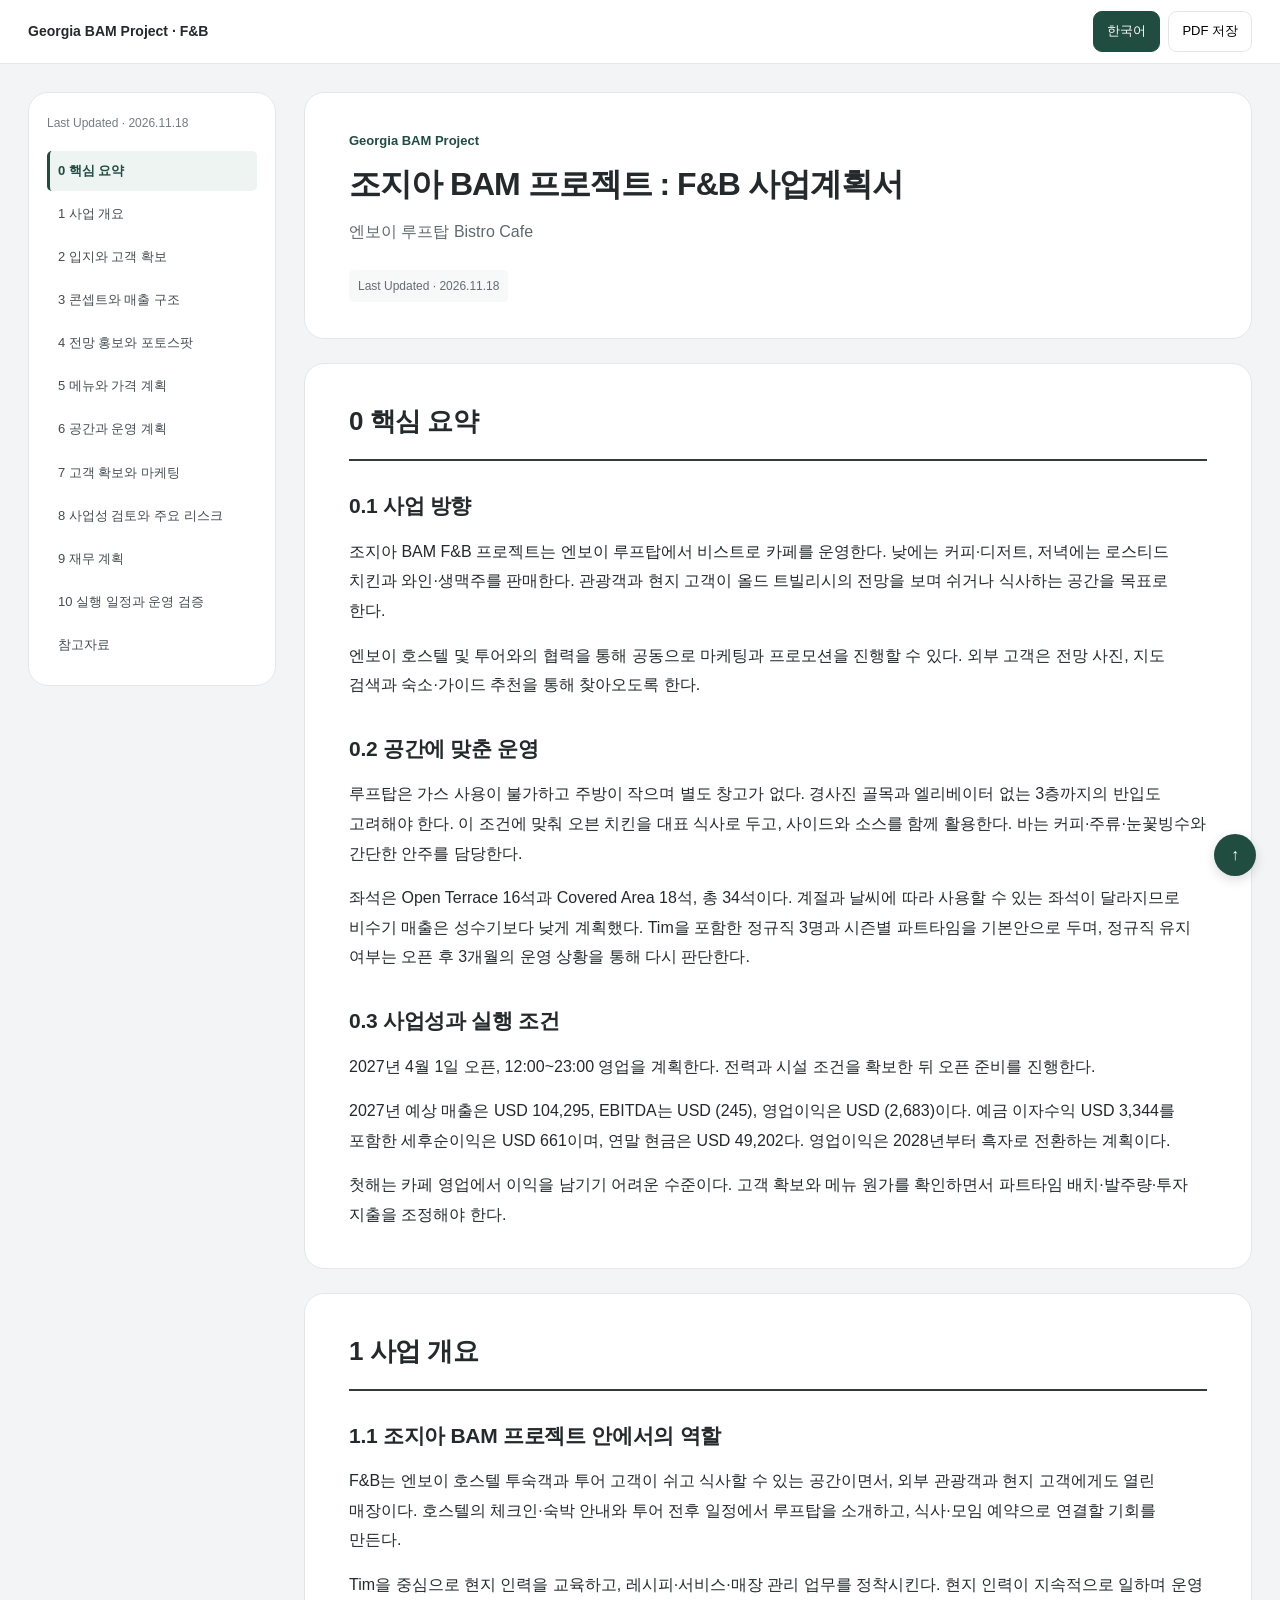
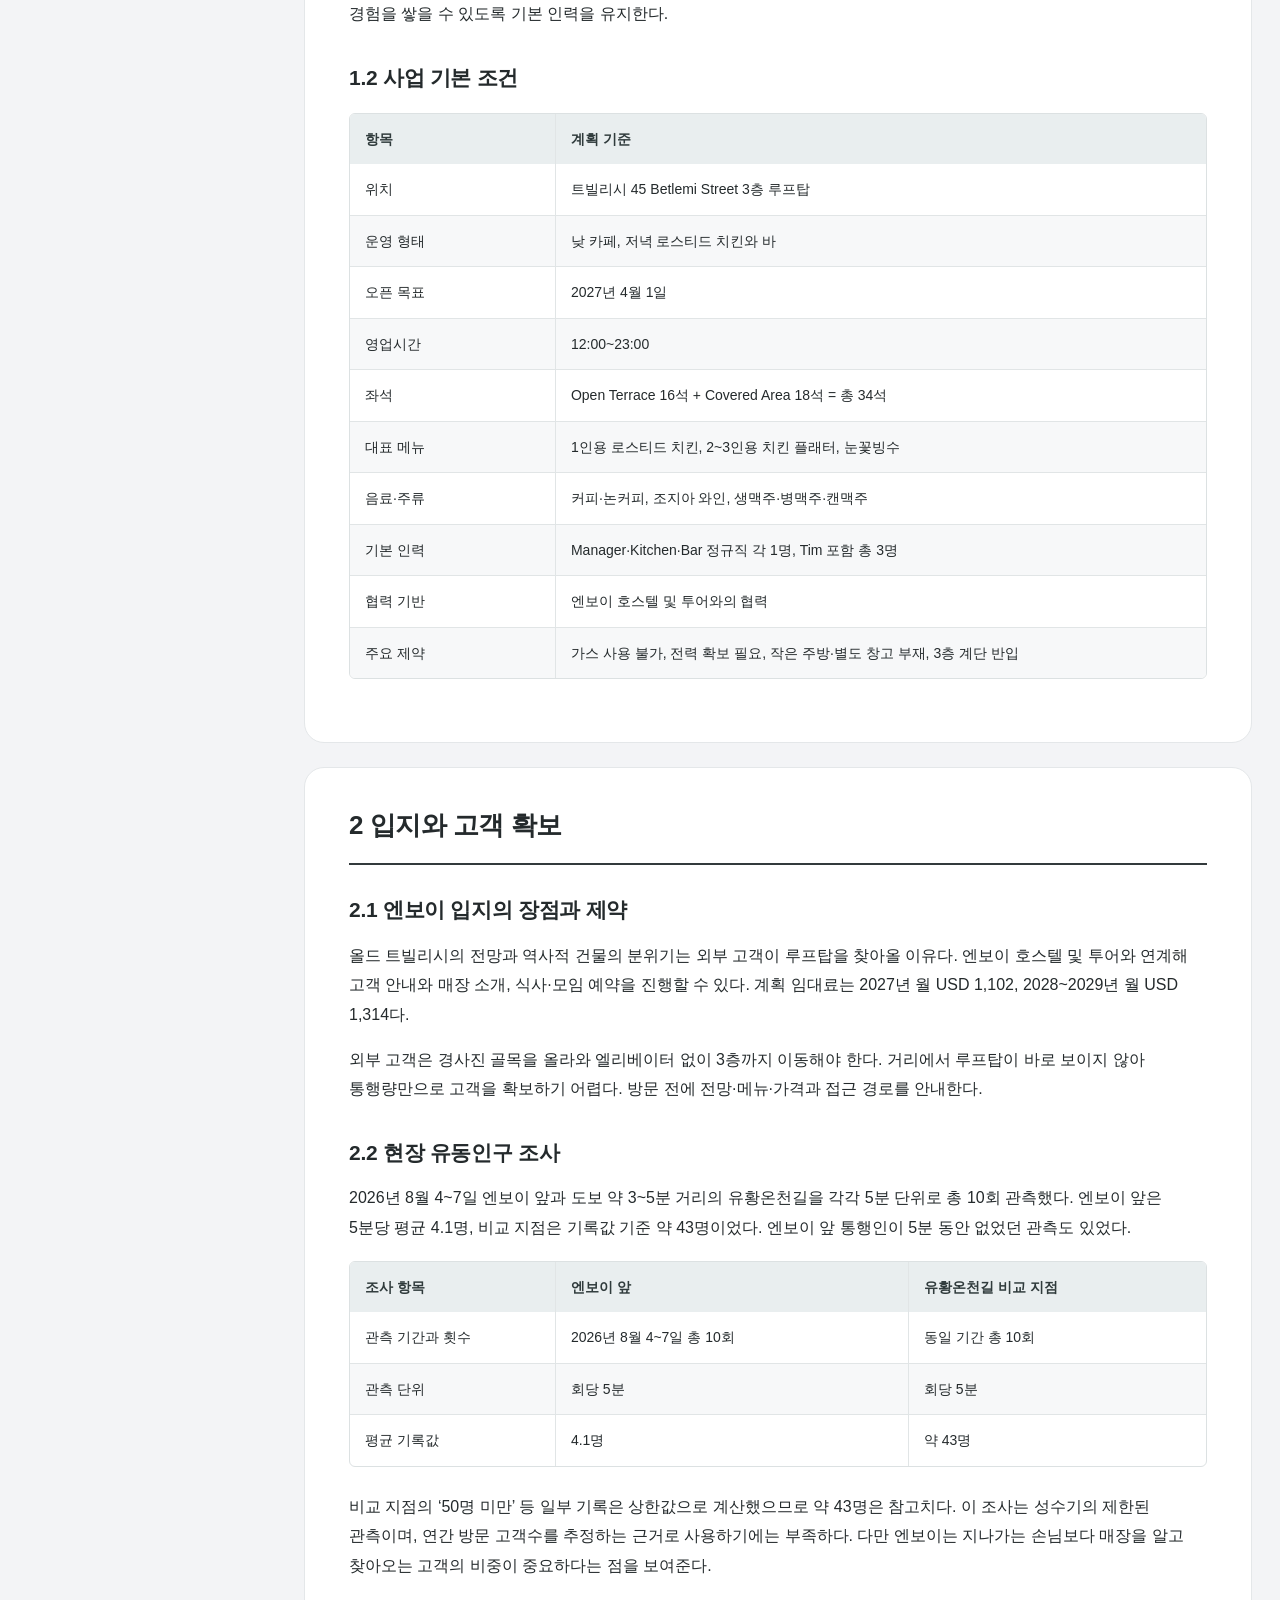
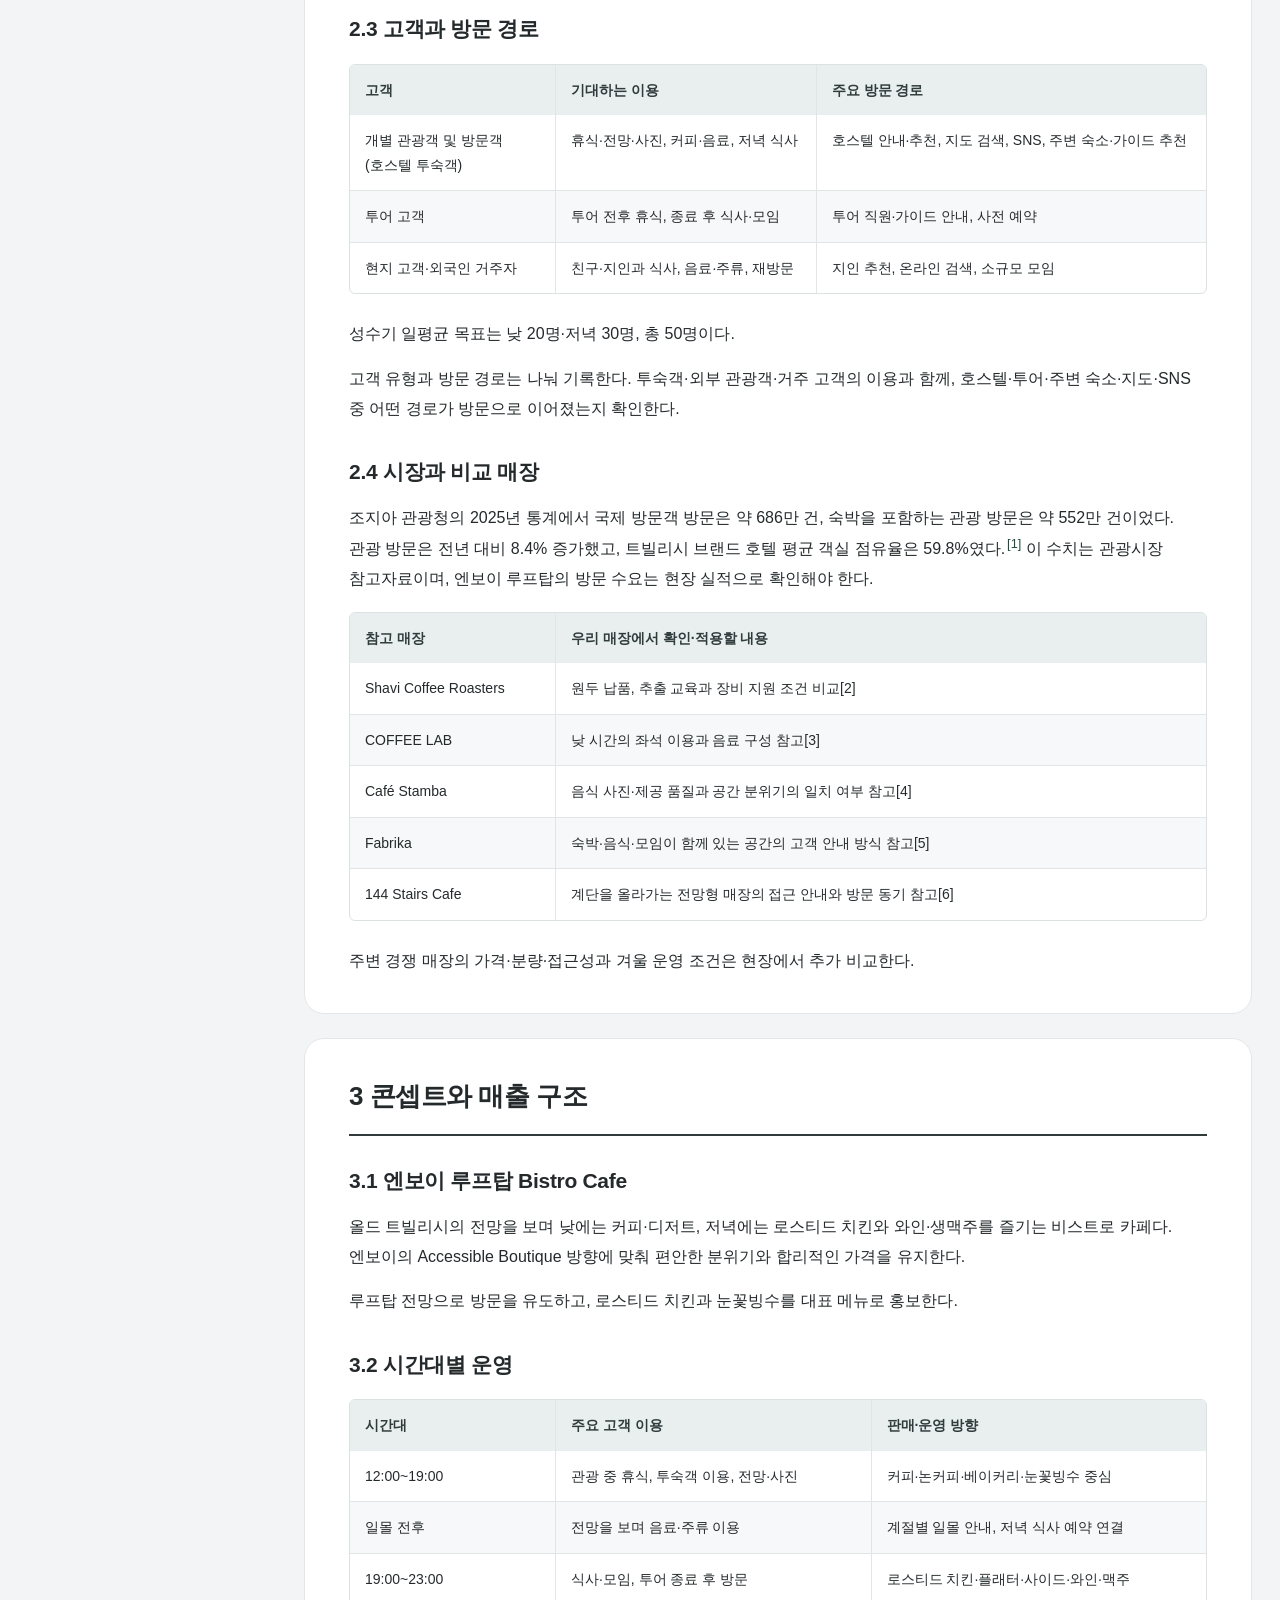
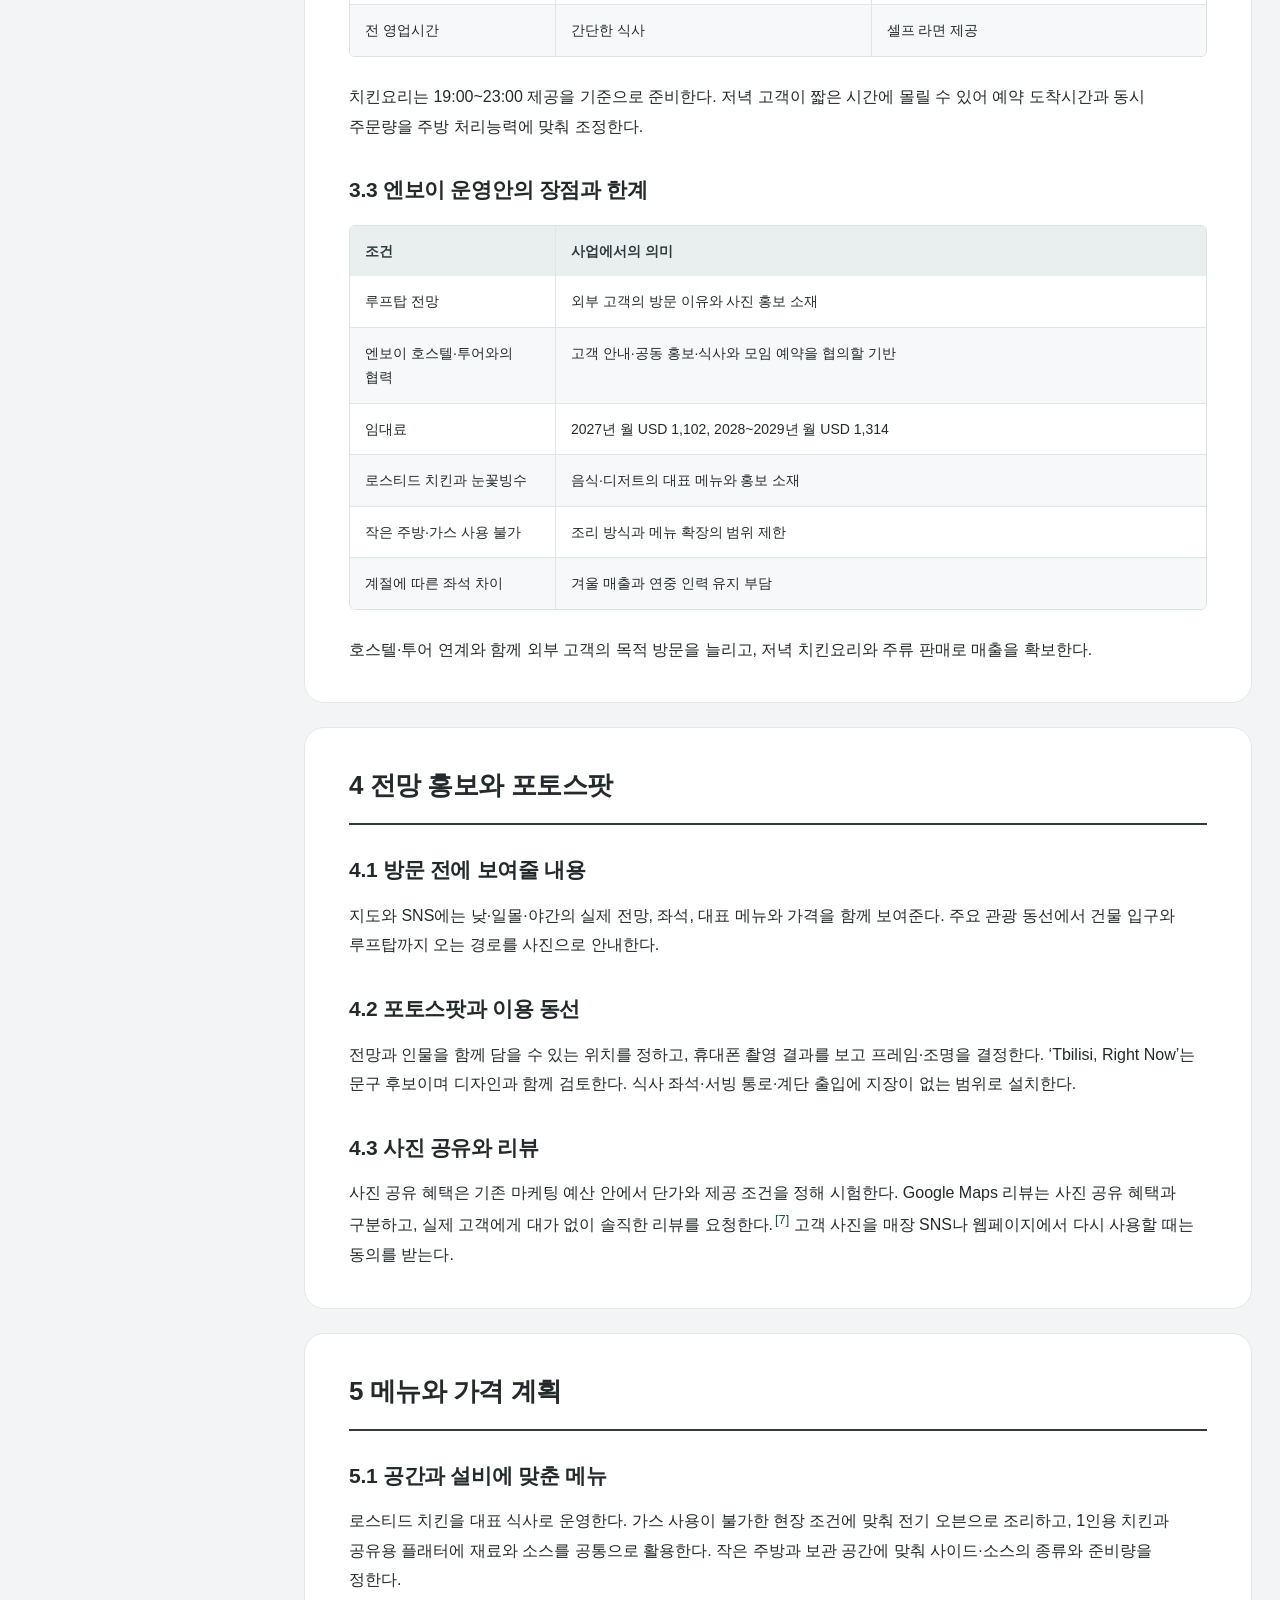
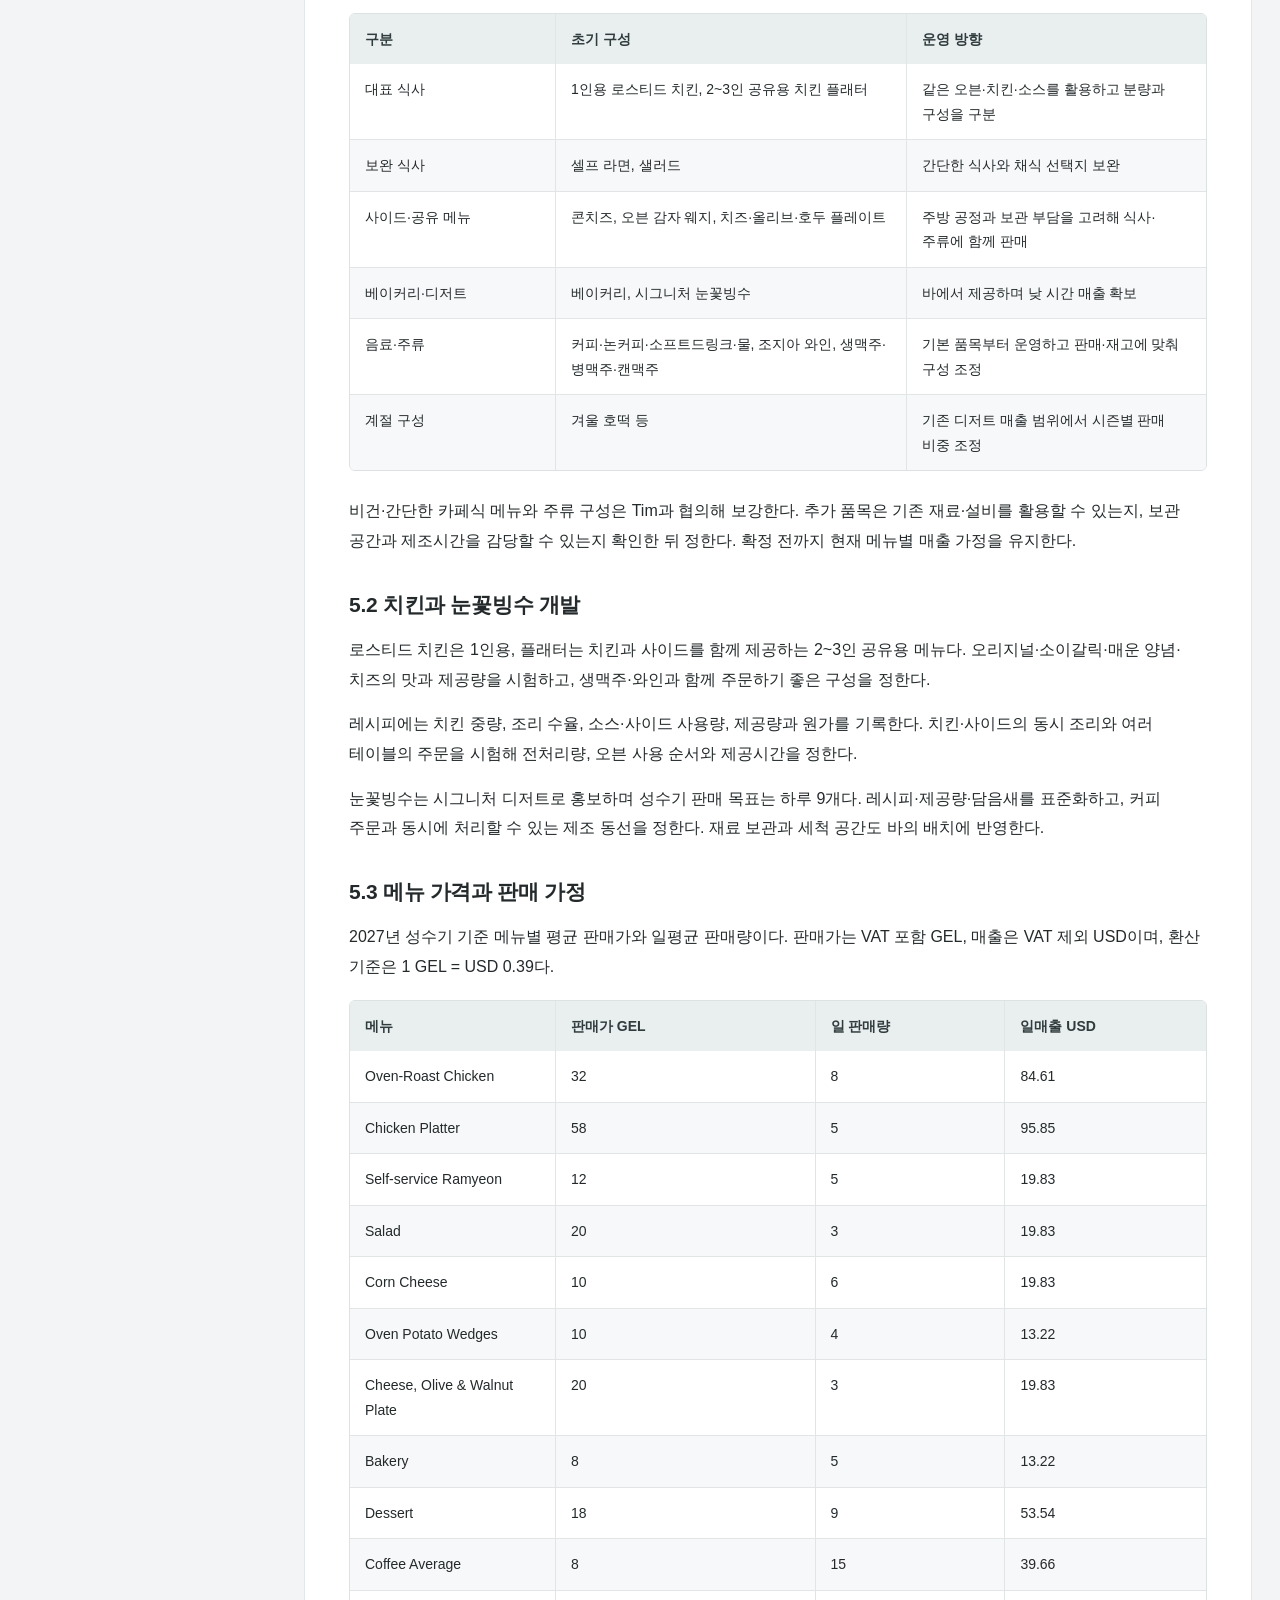
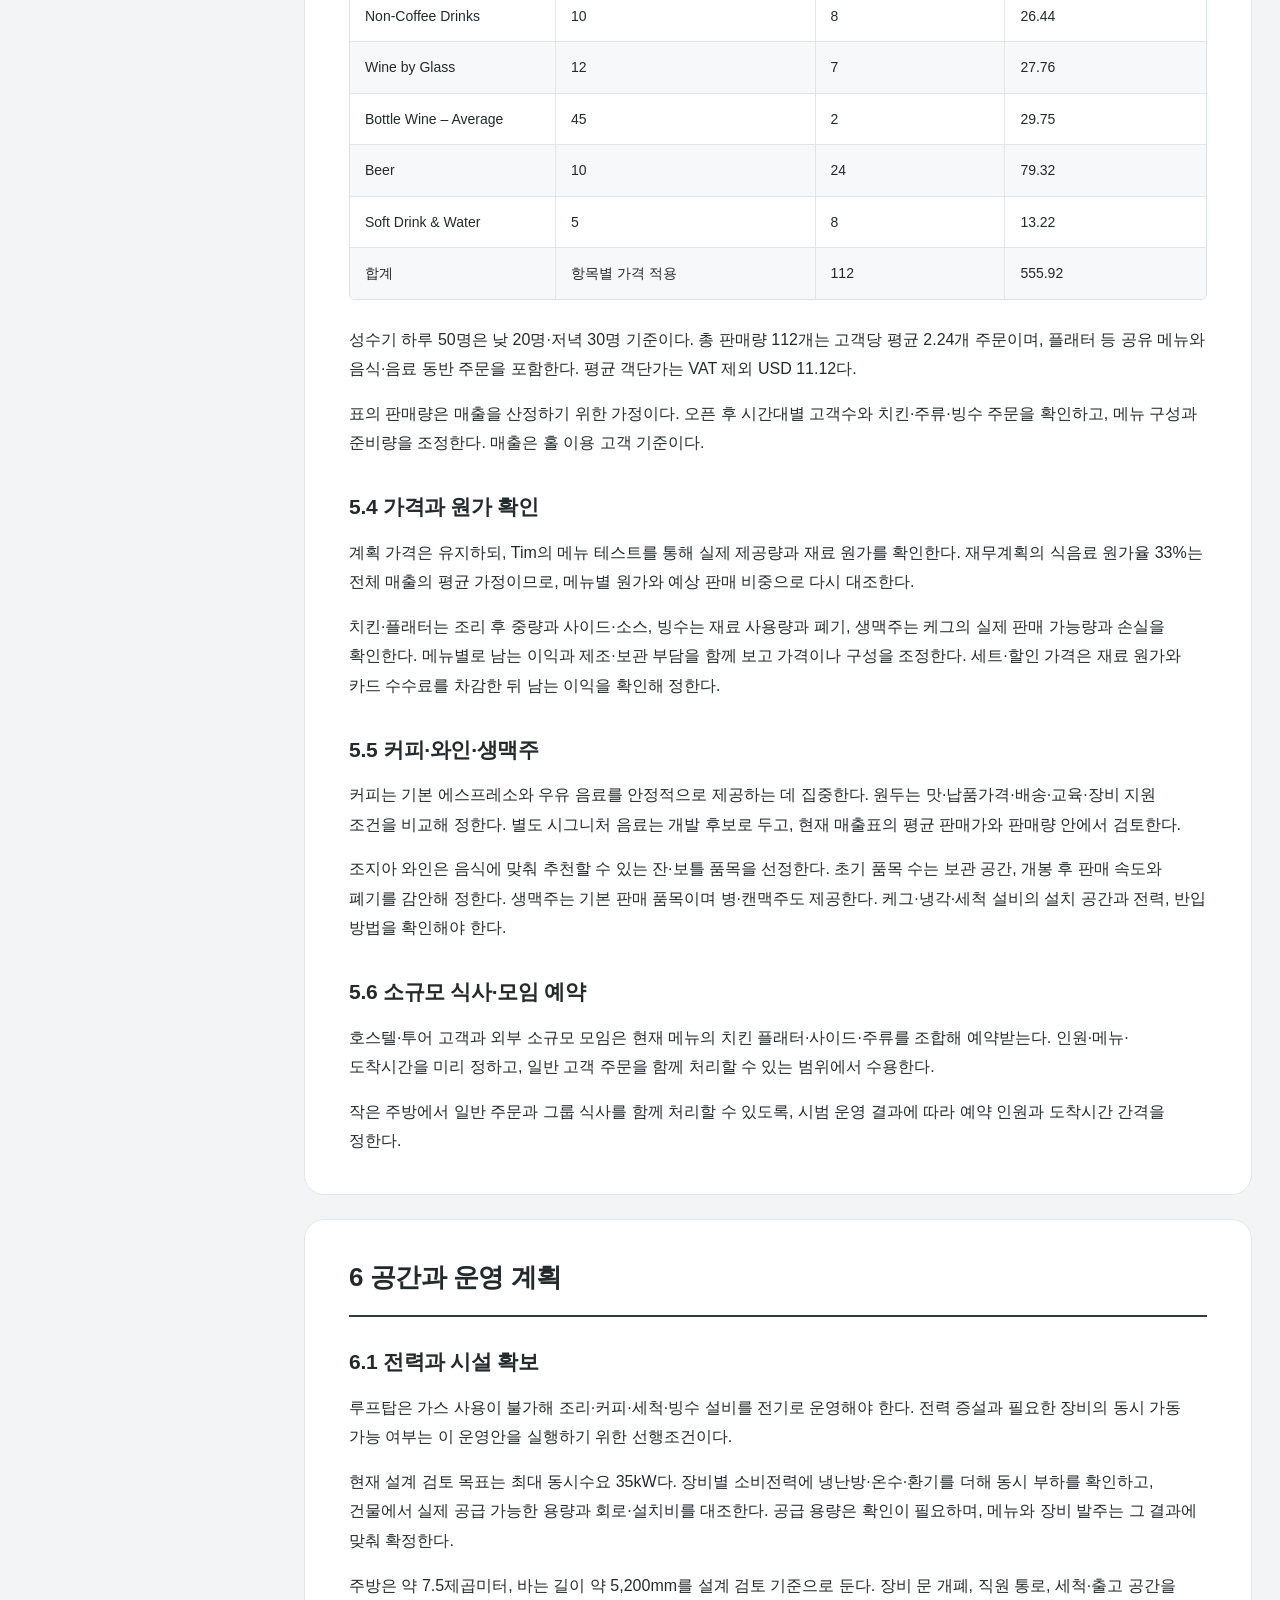
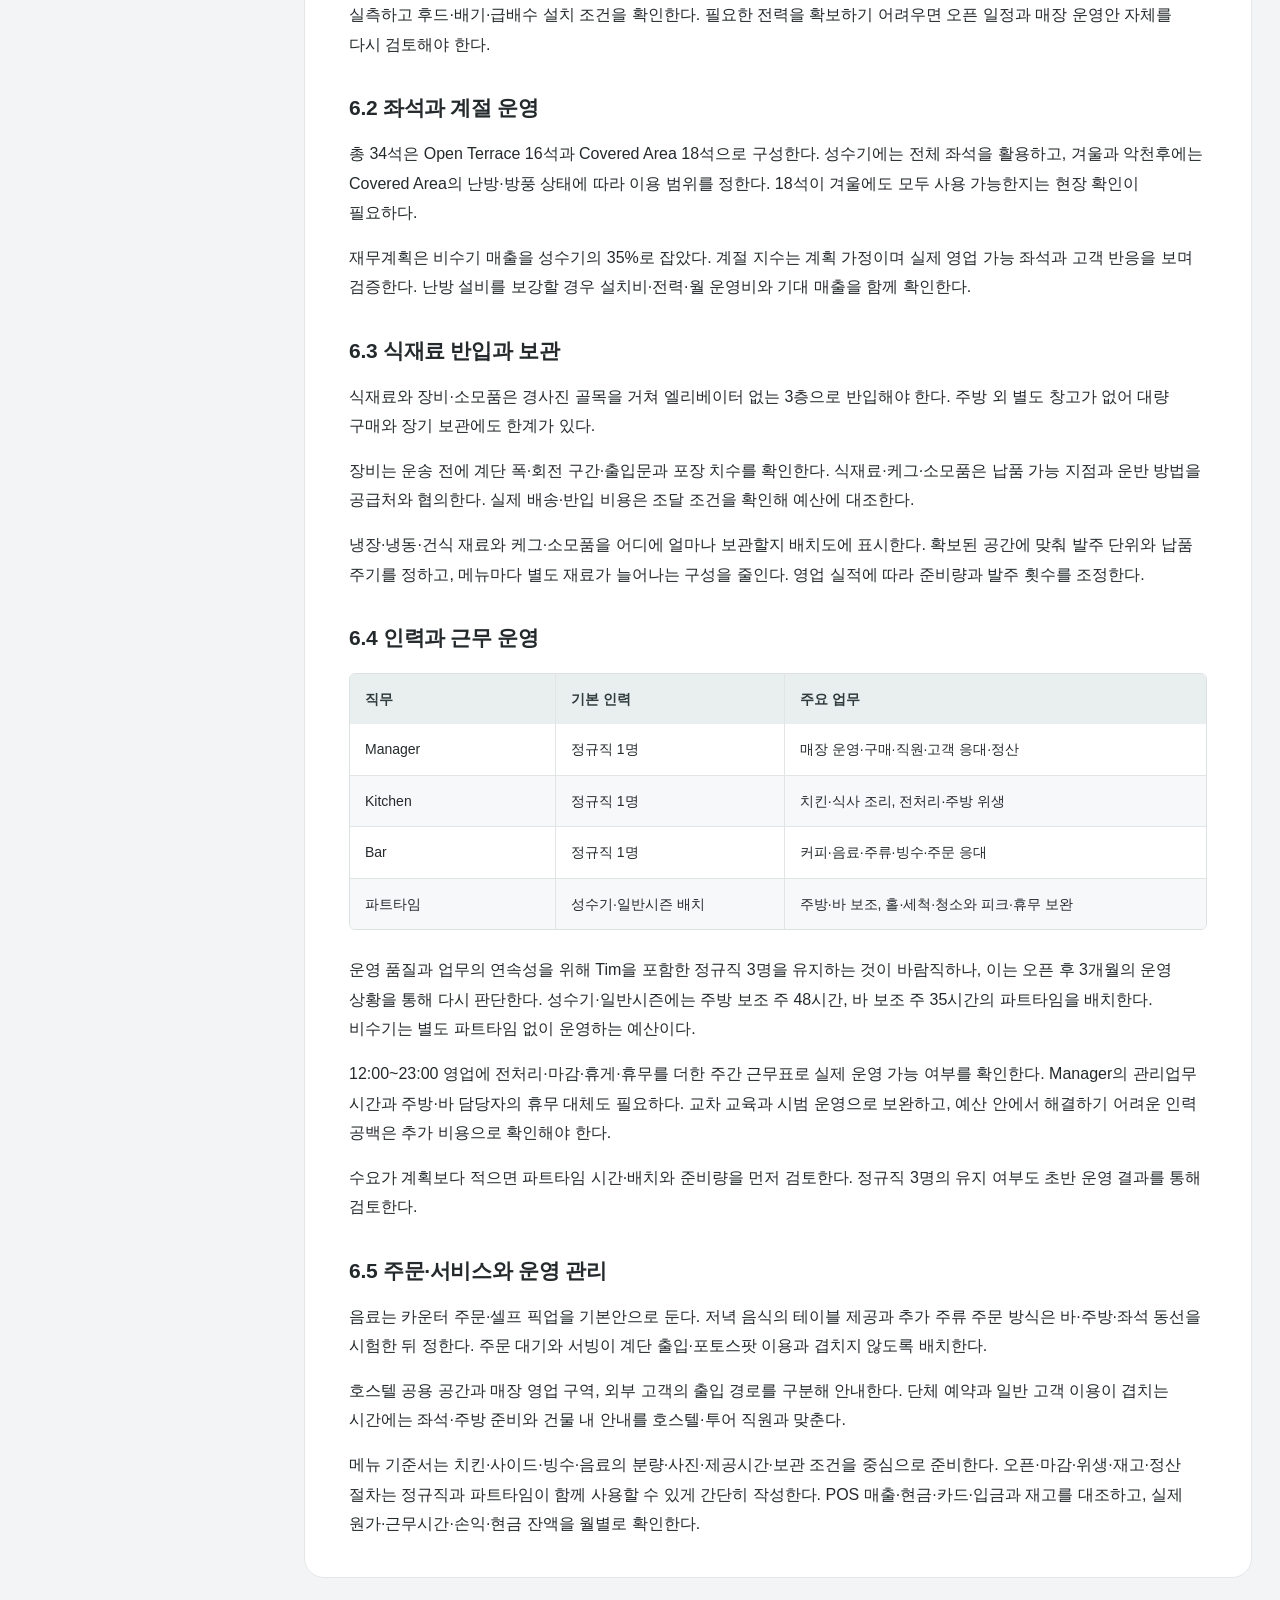
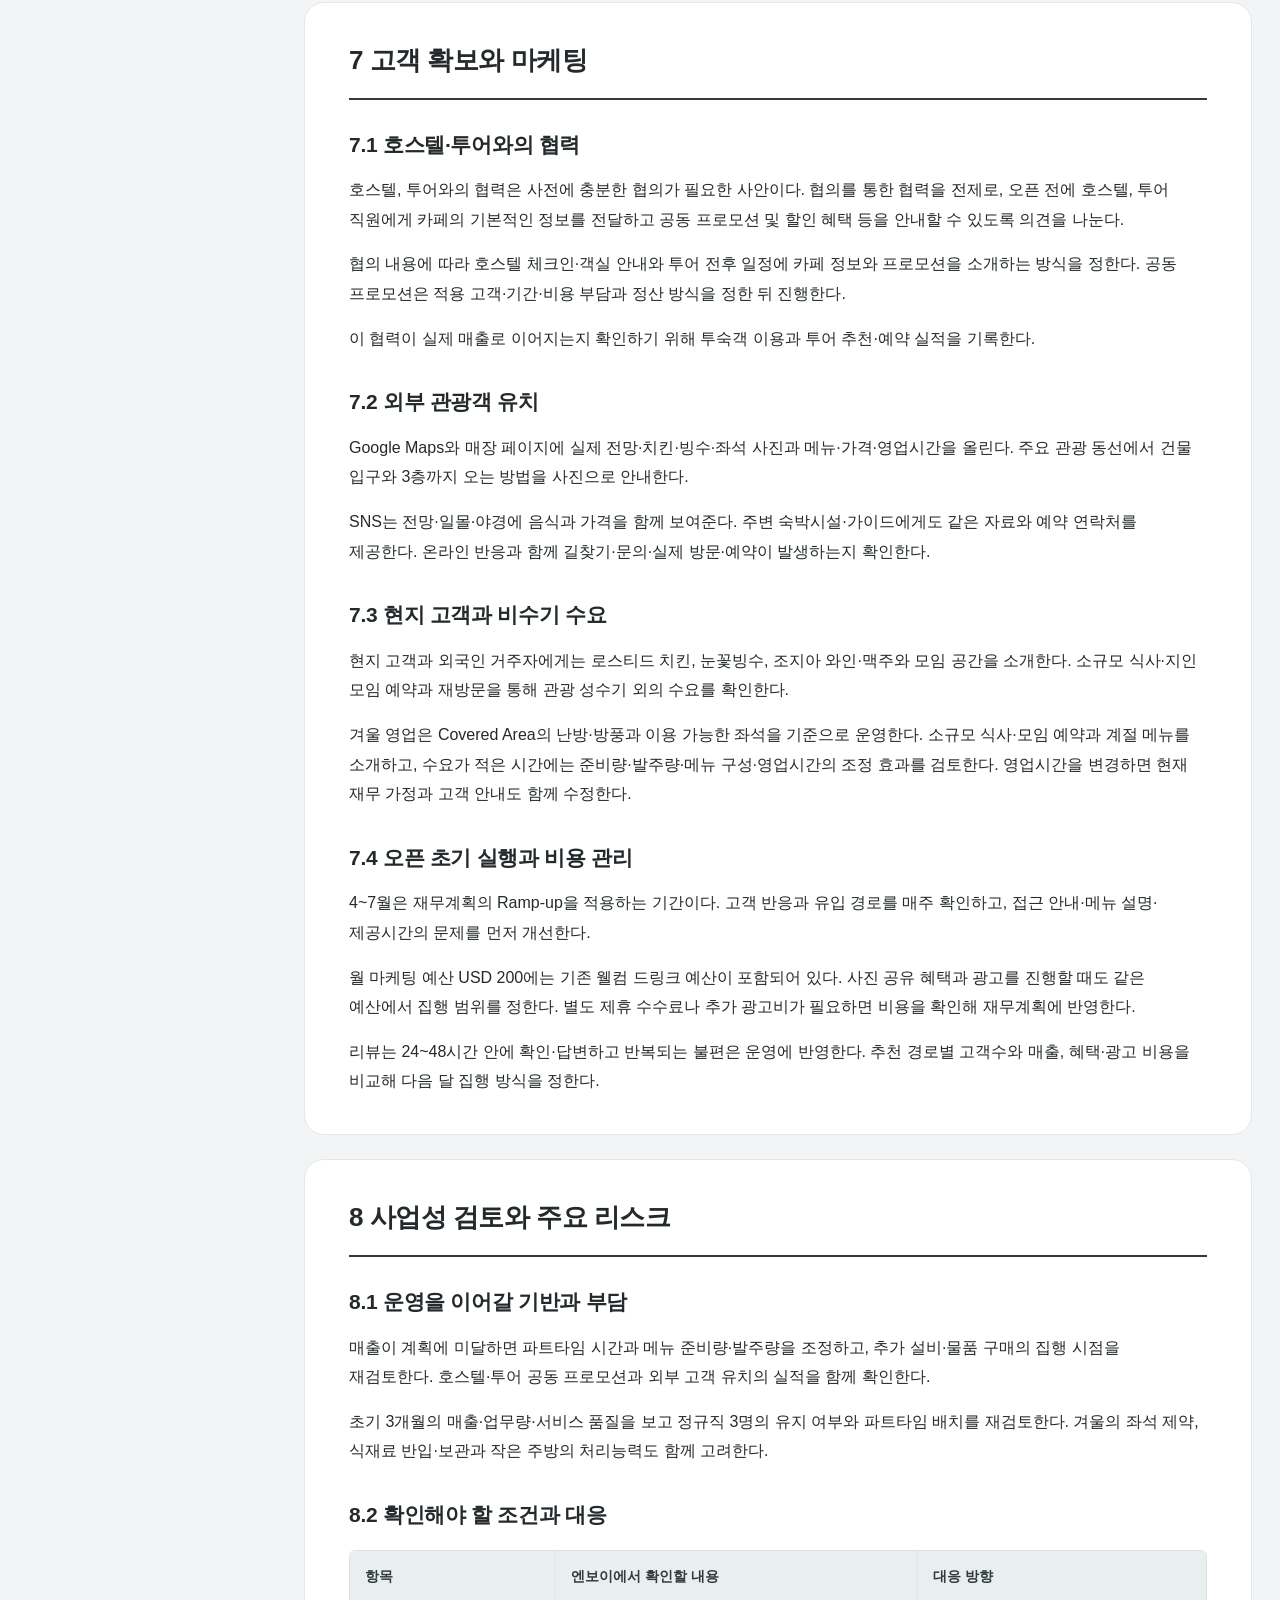
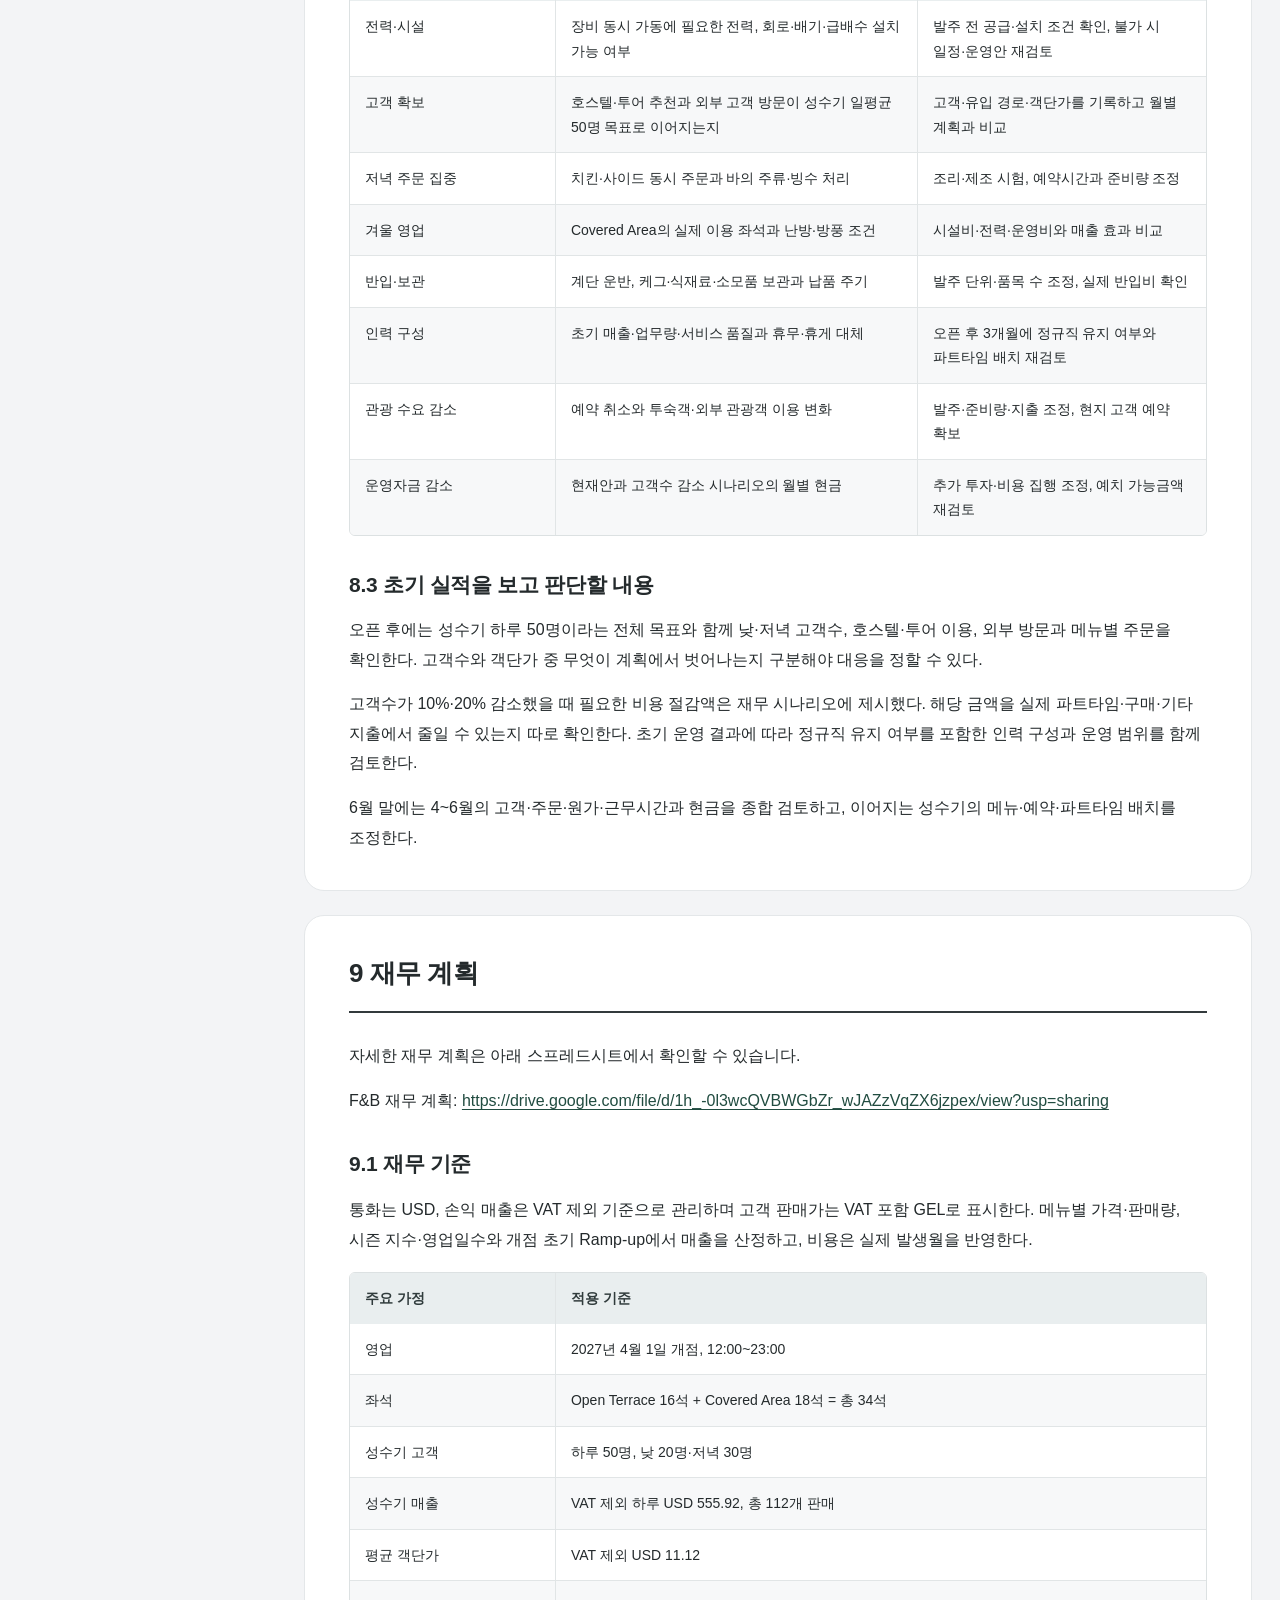
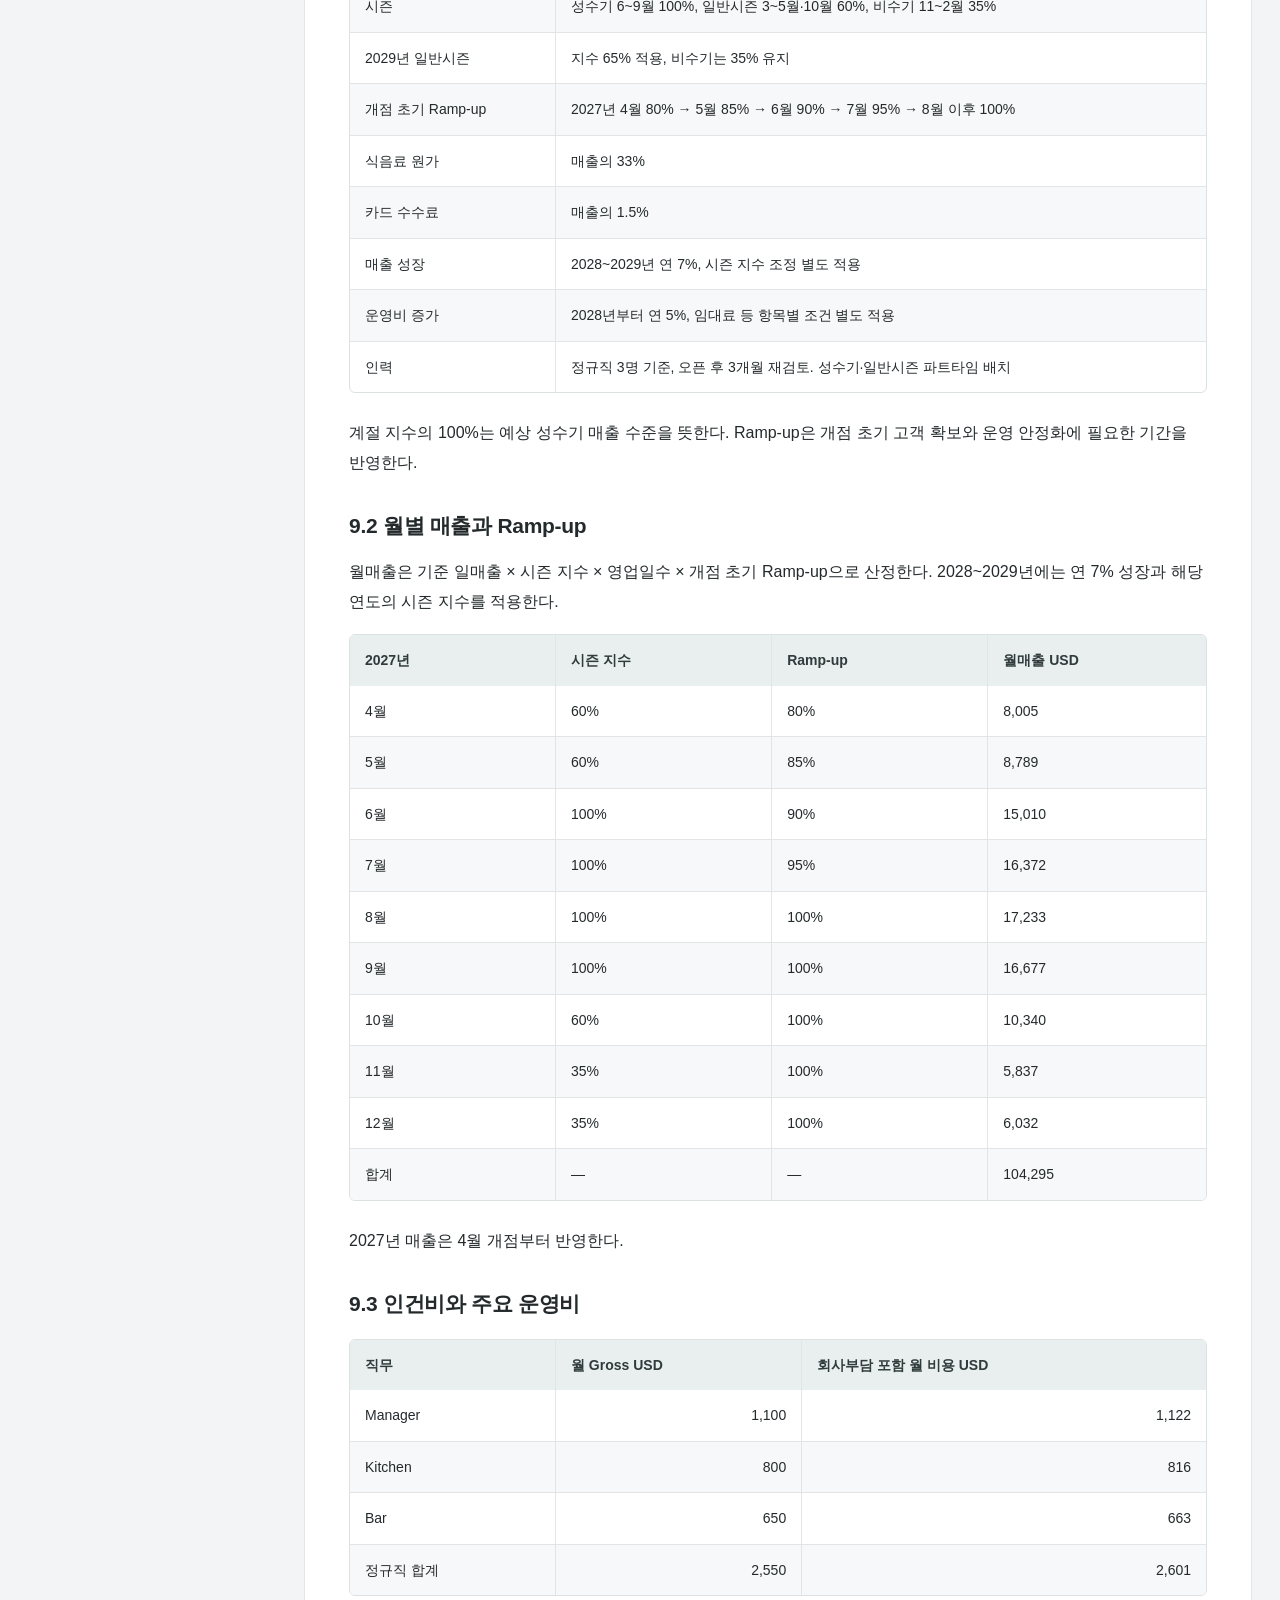
==== commit a804e3a8: "Publish requested wording, collaboration and staffing revisions" ====
--- a/index.html
+++ b/index.html
@@ -1 +1 @@
-<!doctype html><html lang="ko"><head><meta charset="utf-8"><meta name="viewport" content="width=device-width,initial-scale=1"><meta name="description" content="엔보이 루프탑 Bistro Cafe의 사업 전략, 메뉴, 운영, 마케팅 및 재무 계획. BAM팀과 오너십 내부 검토용."><meta name="robots" content="noindex,nofollow"><title>조지아 BAM 프로젝트 : F&B 사업계획서</title><link rel="stylesheet" href="styles.css"></head><body id="top"><a class="skip" href="#main">본문으로 이동</a><header class="topbar"><a class="brand" href="#top">Georgia BAM Project · F&B</a><div class="actions"><span class="language" lang="ko">한국어</span><button id="print" type="button">PDF 저장</button></div></header><div class="layout"><aside aria-label="사업계획서 목차"><div class="version"><span>Last Updated · 2026.11.18</span></div><details id="toc" open><summary>목차 보기</summary><nav aria-label="장별 이동"><a href="#sec0">0 핵심 요약</a><a href="#sec1">1 사업 개요</a><a href="#sec2">2 입지와 고객 확보</a><a href="#sec3">3 콘셉트와 매출 구조</a><a href="#sec4">4 전망 홍보와 포토스팟</a><a href="#sec5">5 메뉴와 가격 계획</a><a href="#sec6">6 공간과 운영 계획</a><a href="#sec7">7 고객 확보와 마케팅</a><a href="#sec8">8 사업성 검토와 주요 리스크</a><a href="#sec9">9 재무 계획</a><a href="#sec10">10 실행 일정과 운영 검증</a><a href="#references">참고자료</a></nav></details></aside><main id="main"><div class="cover"><div class="eyebrow">Georgia BAM Project</div><h1>조지아 BAM 프로젝트 :<br class="mobile-break"> F&B 사업계획서</h1><div class="subtitle">엔보이 루프탑 Bistro Cafe</div><div class="badges"><span>Last Updated · 2026.11.18</span></div></div><section id="sec0" aria-labelledby="heading-sec0"><h2 id="heading-sec0">0 핵심 요약</h2><h3 id="sub-0.1">0.1 사업 방향</h3><p>조지아 BAM F&amp;B 프로젝트는 엔보이 루프탑에서 비스트로 카페를 운영한다. 엔보이 호스텔과 투어가 있는 건물의 3층에서, 낮에는 커피·디저트, 저녁에는 한국식 오븐 치킨과 와인·생맥주를 판매한다. 관광객과 현지 고객이 올드 트빌리시의 전망을 보며 쉬거나 식사하는 공간을 목표로 한다.</p><p>엔보이 호스텔 및 투어와의 협력을 통해 공동으로 마케팅과 프로모션을 진행할 수 있다. 외부 고객은 전망 사진, 지도 검색과 숙소·가이드 추천을 통해 찾아오도록 한다.</p><h3 id="sub-0.2">0.2 공간에 맞춘 운영</h3><p>루프탑은 가스 사용이 불가하고 주방이 작으며 별도 창고가 없다. 경사진 골목과 엘리베이터 없는 3층까지의 반입도 고려해야 한다. 이 조건에 맞춰 오븐 치킨을 대표 식사로 두고, 사이드와 소스를 함께 활용한다. 바는 커피·주류·눈꽃빙수와 간단한 안주를 담당한다.</p><p>좌석은 Open Terrace 16석과 Covered Area 18석, 총 34석이다. 계절과 날씨에 따라 사용할 수 있는 좌석이 달라지므로 비수기 매출은 성수기보다 낮게 계획했다. 운영 품질과 업무의 연속성을 위해 Tim을 포함한 정규직 3명을 유지하고, 성수기와 일반시즌에 파트타임을 배치한다.</p><h3 id="sub-0.3">0.3 사업성과 실행 조건</h3><p>2027년 4월 1일 오픈, 12:00~23:00 영업을 계획한다. 전력과 시설 조건을 확보한 뒤 오픈 준비를 진행한다.</p><p>2027년 예상 매출은 USD 104,295, EBITDA는 USD (245), 영업이익은 USD (2,683)이다. 예금 이자수익 USD 3,344를 포함한 세후순이익은 USD 661이며, 연말 현금은 USD 49,202다. 영업이익은 2028년부터 흑자로 전환하는 계획이다.</p><p>첫해는 카페 영업에서 이익을 남기기 어려운 수준이다. 고객 확보와 메뉴 원가를 확인하면서 파트타임 배치·발주량·투자 지출을 조정해야 한다. 2027년 월 USD 1,102의 임대료와 호스텔·투어의 협력 기반은 초기 고객을 확보하며 운영을 이어갈 여지를 준다. 정규직 3명과 기본 운영비는 계속 부담해야 한다.</p></section><section id="sec1" aria-labelledby="heading-sec1"><h2 id="heading-sec1">1 사업 개요</h2><h3 id="sub-1.1">1.1 조지아 BAM 프로젝트 안에서의 역할</h3><p>F&amp;B는 엔보이 호스텔 투숙객과 투어 고객이 쉬고 식사할 수 있는 공간이면서, 외부 관광객과 현지 고객에게도 열린 매장이다. 호스텔의 체크인·숙박 안내와 투어 전후 일정에서 루프탑을 소개하고, 식사·모임 예약으로 연결할 기회를 만든다.</p><p>Tim을 중심으로 현지 인력을 교육하고, 레시피·서비스·매장 관리 업무를 정착시킨다. 현지 인력이 지속적으로 일하며 운영 경험을 쌓을 수 있도록 기본 인력을 유지한다.</p><h3 id="sub-1.2">1.2 사업 기본 조건</h3><div class="table-wrap" tabindex="0" role="region" aria-label="1 사업 개요 표"><table><thead><tr><th scope="col">항목</th><th scope="col">계획 기준</th></tr></thead><tbody><tr><th scope="row">위치</th><td>트빌리시 45 Betlemi Street 3층 루프탑</td></tr><tr><th scope="row">운영 형태</th><td>낮 카페, 저녁 한국식 치킨요리와 바</td></tr><tr><th scope="row">오픈 목표</th><td>2027년 4월 1일</td></tr><tr><th scope="row">영업시간</th><td>12:00~23:00</td></tr><tr><th scope="row">좌석</th><td>Open Terrace 16석 + Covered Area 18석 = 총 34석</td></tr><tr><th scope="row">대표 메뉴</th><td>1인용 오븐 로스트 치킨, 2~3인용 치킨 플래터, 눈꽃빙수</td></tr><tr><th scope="row">음료·주류</th><td>커피·논커피, 조지아 와인, 생맥주·병맥주·캔맥주</td></tr><tr><th scope="row">기본 인력</th><td>Manager·Kitchen·Bar 정규직 각 1명, Tim 포함 총 3명</td></tr><tr><th scope="row">협력 기반</th><td>엔보이 호스텔 및 투어와의 협력</td></tr><tr><th scope="row">주요 제약</th><td>가스 사용 불가, 전력 확보 필요, 작은 주방·별도 창고 부재, 3층 계단 반입</td></tr></tbody></table></div></section><section id="sec2" aria-labelledby="heading-sec2"><h2 id="heading-sec2">2 입지와 고객 확보</h2><h3 id="sub-2.1">2.1 엔보이 입지의 장점과 제약</h3><p>올드 트빌리시의 전망과 역사적 건물의 분위기는 외부 고객이 루프탑을 찾아올 이유다. 엔보이 호스텔 및 투어와 연계해 고객 안내와 매장 소개, 식사·모임 예약을 진행할 수 있다. 계획 임대료는 2027년 월 USD 1,102, 2028~2029년 월 USD 1,314다.</p><p>외부 고객은 경사진 골목을 올라와 엘리베이터 없이 3층까지 이동해야 한다. 거리에서 루프탑이 바로 보이지 않아 통행량만으로 고객을 확보하기 어렵다. 방문 전에 전망·메뉴·가격과 접근 경로를 보여주고, 건물 입구에서 외부 고객도 이용할 수 있음을 안내해야 한다.</p><h3 id="sub-2.2">2.2 현장 유동인구 조사</h3><p>2026년 8월 4~7일 엔보이 앞과 도보 약 3~5분 거리의 유황온천길을 각각 5분 단위로 총 10회 관측했다. 엔보이 앞은 5분당 평균 4.1명, 비교 지점은 기록값 기준 약 43명이었다. 엔보이 앞 통행인이 5분 동안 없었던 관측도 있었다.</p><div class="table-wrap" tabindex="0" role="region" aria-label="2 입지와 고객 확보 표"><table><thead><tr><th scope="col">조사 항목</th><th scope="col">엔보이 앞</th><th scope="col">유황온천길 비교 지점</th></tr></thead><tbody><tr><th scope="row">관측 기간과 횟수</th><td>2026년 8월 4~7일 총 10회</td><td>동일 기간 총 10회</td></tr><tr><th scope="row">관측 단위</th><td>회당 5분</td><td>회당 5분</td></tr><tr><th scope="row">평균 기록값</th><td>4.1명</td><td>약 43명</td></tr></tbody></table></div><p>비교 지점의 ‘50명 미만’ 등 일부 기록은 상한값으로 계산했으므로 약 43명은 참고치다. 이 조사는 성수기의 제한된 관측이며, 연간 방문 고객수를 추정하는 근거로 사용하기에는 부족하다. 다만 엔보이는 지나가는 손님보다 매장을 알고 찾아오는 고객의 비중이 중요하다는 점을 보여준다.</p><h3 id="sub-2.3">2.3 고객과 방문 경로</h3><div class="table-wrap" tabindex="0" role="region" aria-label="2 입지와 고객 확보 표"><table><thead><tr><th scope="col">고객</th><th scope="col">기대하는 이용</th><th scope="col">주요 방문 경로</th></tr></thead><tbody><tr><th scope="row">개별 관광객 및 방문객(호스텔 투숙객)</th><td>휴식·전망·사진, 커피·음료, 저녁 식사</td><td>호스텔 안내·추천, 지도 검색, SNS, 주변 숙소·가이드 추천</td></tr><tr><th scope="row">투어 고객</th><td>투어 전후 휴식, 종료 후 식사·모임</td><td>투어 직원·가이드 안내, 사전 예약</td></tr><tr><th scope="row">현지 고객·외국인 거주자</th><td>친구·지인과 식사, 음료·주류, 재방문</td><td>지인 추천, 온라인 검색, 소규모 모임</td></tr></tbody></table></div><p>성수기 일평균 목표는 낮 20명·저녁 30명, 총 50명이다.</p><p>고객 유형과 방문 경로는 나눠 기록한다. 투숙객·외부 관광객·거주 고객의 이용과 함께, 호스텔·투어·주변 숙소·지도·SNS 중 어떤 경로가 방문으로 이어졌는지 확인한다.</p><h3 id="sub-2.4">2.4 시장과 비교 매장</h3><p>조지아 관광청의 2025년 통계에서 국제 방문객 방문은 약 686만 건, 숙박을 포함하는 관광 방문은 약 552만 건이었다. 관광 방문은 전년 대비 8.4% 증가했고, 트빌리시 브랜드 호텔 평균 객실 점유율은 59.8%였다.<a class="citation" href="#ref-1">[1]</a> 이 수치는 관광시장 참고자료이며, 엔보이 루프탑의 방문 수요는 현장 실적으로 확인해야 한다.</p><div class="table-wrap" tabindex="0" role="region" aria-label="2 입지와 고객 확보 표"><table><thead><tr><th scope="col">참고 매장</th><th scope="col">우리 매장에서 확인·적용할 내용</th></tr></thead><tbody><tr><th scope="row">Shavi Coffee Roasters</th><td>원두 납품, 추출 교육과 장비 지원 조건 비교[2]</td></tr><tr><th scope="row">COFFEE LAB</th><td>낮 시간의 좌석 이용과 음료 구성 참고[3]</td></tr><tr><th scope="row">Café Stamba</th><td>음식 사진·제공 품질과 공간 분위기의 일치 여부 참고[4]</td></tr><tr><th scope="row">Fabrika</th><td>숙박·음식·모임이 함께 있는 공간의 고객 안내 방식 참고[5]</td></tr><tr><th scope="row">144 Stairs Cafe</th><td>계단을 올라가는 전망형 매장의 접근 안내와 방문 동기 참고[6]</td></tr></tbody></table></div><p>주변 경쟁 매장의 가격·분량·접근성과 겨울 운영 조건은 현장에서 추가 비교한다.</p></section><section id="sec3" aria-labelledby="heading-sec3"><h2 id="heading-sec3">3 콘셉트와 매출 구조</h2><h3 id="sub-3.1">3.1 엔보이 루프탑 Bistro Cafe</h3><p>올드 트빌리시의 전망을 보며 낮에는 커피·디저트, 저녁에는 한국식 치킨요리와 와인·생맥주를 즐기는 비스트로 카페다. 엔보이의 Accessible Boutique 방향에 맞춰 편안한 분위기와 합리적인 가격을 유지한다.</p><p>루프탑 전망으로 방문을 유도하고, 한국식 치킨과 눈꽃빙수를 대표 메뉴로 홍보한다.</p><h3 id="sub-3.2">3.2 시간대별 운영</h3><div class="table-wrap" tabindex="0" role="region" aria-label="3 콘셉트와 매출 구조 표"><table><thead><tr><th scope="col">시간대</th><th scope="col">주요 고객 이용</th><th scope="col">판매·운영 방향</th></tr></thead><tbody><tr><th scope="row">12:00~19:00</th><td>관광 중 휴식, 투숙객 이용, 전망·사진</td><td>커피·논커피·베이커리·눈꽃빙수 중심</td></tr><tr><th scope="row">일몰 전후</th><td>전망을 보며 음료·주류 이용</td><td>계절별 일몰 안내, 저녁 식사 예약 연결</td></tr><tr><th scope="row">19:00~23:00</th><td>식사·모임, 투어 종료 후 방문</td><td>오븐 로스트 치킨·플래터·사이드·와인·맥주</td></tr><tr><th scope="row">전 영업시간</th><td>간단한 식사</td><td>셀프 라면 제공</td></tr></tbody></table></div><p>치킨요리는 19:00~23:00 제공을 기준으로 준비한다. 저녁 고객이 짧은 시간에 몰릴 수 있어 예약 도착시간과 동시 주문량을 주방 처리능력에 맞춰 조정한다.</p><h3 id="sub-3.3">3.3 엔보이 운영안의 장점과 한계</h3><div class="table-wrap" tabindex="0" role="region" aria-label="3 콘셉트와 매출 구조 표"><table><thead><tr><th scope="col">조건</th><th scope="col">사업에서의 의미</th></tr></thead><tbody><tr><th scope="row">루프탑 전망</th><td>외부 고객의 방문 이유와 사진 홍보 소재</td></tr><tr><th scope="row">엔보이 호스텔·투어와의 협력</th><td>고객 안내·공동 홍보·식사와 모임 예약을 협의할 기반</td></tr><tr><th scope="row">임대료</th><td>2027년 월 USD 1,102, 2028~2029년 월 USD 1,314</td></tr><tr><th scope="row">한국식 치킨과 눈꽃빙수</th><td>음식·디저트의 대표 메뉴와 홍보 소재</td></tr><tr><th scope="row">작은 주방·가스 사용 불가</th><td>조리 방식과 메뉴 확장의 범위 제한</td></tr><tr><th scope="row">계절에 따른 좌석 차이</th><td>겨울 매출과 연중 인력 유지 부담</td></tr></tbody></table></div><p>호스텔·투어 연계와 함께 외부 고객의 목적 방문을 늘리고, 저녁 치킨요리와 주류 판매로 매출을 확보한다.</p></section><section id="sec4" aria-labelledby="heading-sec4"><h2 id="heading-sec4">4 전망 홍보와 포토스팟</h2><h3 id="sub-4.1">4.1 방문 전에 보여줄 내용</h3><p>지도와 SNS에는 낮·일몰·야간의 실제 전망, 좌석, 대표 메뉴와 가격을 함께 보여준다. 주요 관광 동선에서 건물 입구와 루프탑까지 오는 경로를 사진으로 안내한다.</p><h3 id="sub-4.2">4.2 포토스팟과 이용 동선</h3><p>전망과 인물을 함께 담을 수 있는 위치를 정하고, 휴대폰 촬영 결과를 보고 프레임·조명을 결정한다. ‘Tbilisi, Right Now’는 문구 후보이며 디자인과 함께 검토한다. 식사 좌석·서빙 통로·계단 출입에 지장이 없는 범위로 설치한다.</p><p>직원 촬영 지원은 주문·음식 제공에 여유가 있을 때 진행한다. 포토스팟의 설치비, 좌석에 미치는 영향과 고객 반응을 확인하고 운영 방식을 조정한다.</p><h3 id="sub-4.3">4.3 사진 공유와 리뷰</h3><p>사진 공유 혜택은 기존 마케팅 예산 안에서 단가와 제공 조건을 정해 시험한다. Google Maps 리뷰는 사진 공유 혜택과 구분하고, 실제 고객에게 대가 없이 솔직한 리뷰를 요청한다.<a class="citation" href="#ref-7">[7]</a> 고객 사진을 매장 SNS나 웹페이지에서 다시 사용할 때는 동의를 받는다.</p></section><section id="sec5" aria-labelledby="heading-sec5"><h2 id="heading-sec5">5 메뉴와 가격 계획</h2><h3 id="sub-5.1">5.1 공간과 설비에 맞춘 메뉴</h3><p>한국식 치킨을 대표 식사로 운영한다. 가스 사용이 불가한 현장 조건에 맞춰 전기 오븐으로 조리하고, 1인용 치킨과 공유용 플래터에 재료와 소스를 공통으로 활용한다. 작은 주방과 보관 공간에 맞춰 사이드·소스의 종류와 준비량을 정한다.</p><div class="table-wrap" tabindex="0" role="region" aria-label="5 메뉴와 가격 계획 표"><table><thead><tr><th scope="col">구분</th><th scope="col">초기 구성</th><th scope="col">운영 방향</th></tr></thead><tbody><tr><th scope="row">대표 식사</th><td>1인용 오븐 로스트 치킨, 2~3인 공유용 치킨 플래터</td><td>같은 오븐·치킨·소스를 활용하고 분량과 구성을 구분</td></tr><tr><th scope="row">보완 식사</th><td>셀프 라면, 샐러드</td><td>간단한 식사와 채식 선택지 보완</td></tr><tr><th scope="row">사이드·공유 메뉴</th><td>콘치즈, 오븐 감자 웨지, 치즈·올리브·호두 플레이트</td><td>주방 공정과 보관 부담을 고려해 식사·주류에 함께 판매</td></tr><tr><th scope="row">베이커리·디저트</th><td>베이커리, 시그니처 눈꽃빙수</td><td>바에서 제공하며 낮 시간 매출 확보</td></tr><tr><th scope="row">음료·주류</th><td>커피·논커피·소프트드링크·물, 조지아 와인, 생맥주·병맥주·캔맥주</td><td>기본 품목부터 운영하고 판매·재고에 맞춰 구성 조정</td></tr><tr><th scope="row">계절 구성</th><td>겨울 호떡 등</td><td>기존 디저트 매출 범위에서 시즌별 판매 비중 조정</td></tr></tbody></table></div><p>비건·간단한 카페식 메뉴와 주류 구성은 Tim과 협의해 보강한다. 추가 품목은 기존 재료·설비를 활용할 수 있는지, 보관 공간과 제조시간을 감당할 수 있는지 확인한 뒤 정한다. 확정 전까지 현재 메뉴별 매출 가정을 유지한다.</p><h3 id="sub-5.2">5.2 치킨과 눈꽃빙수 개발</h3><p>오븐 로스트 치킨은 1인용, 플래터는 치킨과 사이드를 함께 제공하는 2~3인 공유용 메뉴다. 오리지널·소이갈릭·매운 양념·치즈의 맛과 제공량을 시험하고, 생맥주·와인과 함께 주문하기 좋은 구성을 정한다.</p><p>레시피에는 치킨 중량, 조리 수율, 소스·사이드 사용량, 제공량과 원가를 기록한다. 치킨·사이드의 동시 조리와 여러 테이블의 주문을 시험해 전처리량, 오븐 사용 순서와 제공시간을 정한다.</p><p>눈꽃빙수는 시그니처 디저트로 홍보하며 성수기 판매 목표는 하루 9개다. 레시피·제공량·담음새를 표준화하고, 커피 주문과 동시에 처리할 수 있는 제조 동선을 정한다. 재료 보관과 세척 공간도 바의 배치에 반영한다.</p><h3 id="sub-5.3">5.3 메뉴 가격과 판매 가정</h3><p>2027년 성수기 기준 메뉴별 평균 판매가와 일평균 판매량이다. 판매가는 VAT 포함 GEL, 매출은 VAT 제외 USD이며, 환산 기준은 1 GEL = USD 0.39다.</p><div class="table-wrap" tabindex="0" role="region" aria-label="5 메뉴와 가격 계획 표"><table><thead><tr><th scope="col">메뉴</th><th scope="col">판매가 GEL</th><th scope="col">일 판매량</th><th scope="col">일매출 USD</th></tr></thead><tbody><tr><th scope="row">Oven-Roast Chicken</th><td>32</td><td>8</td><td>84.61</td></tr><tr><th scope="row">Chicken Platter</th><td>58</td><td>5</td><td>95.85</td></tr><tr><th scope="row">Self-service Ramyeon</th><td>12</td><td>5</td><td>19.83</td></tr><tr><th scope="row">Salad</th><td>20</td><td>3</td><td>19.83</td></tr><tr><th scope="row">Corn Cheese</th><td>10</td><td>6</td><td>19.83</td></tr><tr><th scope="row">Oven Potato Wedges</th><td>10</td><td>4</td><td>13.22</td></tr><tr><th scope="row">Cheese, Olive &amp; Walnut Plate</th><td>20</td><td>3</td><td>19.83</td></tr><tr><th scope="row">Bakery</th><td>8</td><td>5</td><td>13.22</td></tr><tr><th scope="row">Dessert</th><td>18</td><td>9</td><td>53.54</td></tr><tr><th scope="row">Coffee Average</th><td>8</td><td>15</td><td>39.66</td></tr><tr><th scope="row">Non-Coffee Drinks</th><td>10</td><td>8</td><td>26.44</td></tr><tr><th scope="row">Wine by Glass</th><td>12</td><td>7</td><td>27.76</td></tr><tr><th scope="row">Bottle Wine – Average</th><td>45</td><td>2</td><td>29.75</td></tr><tr><th scope="row">Beer</th><td>10</td><td>24</td><td>79.32</td></tr><tr><th scope="row">Soft Drink &amp; Water</th><td>5</td><td>8</td><td>13.22</td></tr><tr><th scope="row">합계</th><td>항목별 가격 적용</td><td>112</td><td>555.92</td></tr></tbody></table></div><p>성수기 하루 50명은 낮 20명·저녁 30명 기준이다. 총 판매량 112개는 고객당 평균 2.24개 주문이며, 플래터 등 공유 메뉴와 음식·음료 동반 주문을 포함한다. 평균 객단가는 VAT 제외 USD 11.12다.</p><p>표의 판매량은 매출을 산정하기 위한 가정이다. 오픈 후 시간대별 고객수와 치킨·주류·빙수 주문을 확인하고, 메뉴 구성과 준비량을 조정한다. 매출은 홀 이용 고객 기준이다.</p><h3 id="sub-5.4">5.4 가격과 원가 확인</h3><p>계획 가격은 유지하되, Tim의 메뉴 테스트를 통해 실제 제공량과 재료 원가를 확인한다. 재무계획의 식음료 원가율 33%는 전체 매출의 평균 가정이므로, 메뉴별 원가와 예상 판매 비중으로 다시 대조한다.</p><p>치킨·플래터는 조리 후 중량과 사이드·소스, 빙수는 재료 사용량과 폐기, 생맥주는 케그의 실제 판매 가능량과 손실을 확인한다. 메뉴별로 남는 이익과 제조·보관 부담을 함께 보고 가격이나 구성을 조정한다. 세트·할인 가격은 재료 원가와 카드 수수료를 차감한 뒤 남는 이익을 확인해 정한다.</p><h3 id="sub-5.5">5.5 커피·와인·생맥주</h3><p>커피는 기본 에스프레소와 우유 음료를 안정적으로 제공하는 데 집중한다. 원두는 맛·납품가격·배송·교육·장비 지원 조건을 비교해 정한다. 별도 시그니처 음료는 개발 후보로 두고, 현재 매출표의 평균 판매가와 판매량 안에서 검토한다.</p><p>조지아 와인은 음식에 맞춰 추천할 수 있는 잔·보틀 품목을 선정한다. 초기 품목 수는 보관 공간, 개봉 후 판매 속도와 폐기를 감안해 정한다. 생맥주는 기본 판매 품목이며 병·캔맥주도 제공한다. 케그·냉각·세척 설비의 설치 공간과 전력, 반입 방법을 확인해야 한다.</p><h3 id="sub-5.6">5.6 소규모 식사·모임 예약</h3><p>호스텔·투어 고객과 외부 소규모 모임은 현재 메뉴의 치킨 플래터·사이드·주류를 조합해 예약받는다. 인원·메뉴·도착시간을 미리 정하고, 일반 고객 주문을 함께 처리할 수 있는 범위에서 수용한다.</p><p>작은 주방에서 일반 주문과 그룹 식사를 함께 처리할 수 있도록, 시범 운영 결과에 따라 예약 인원과 도착시간 간격을 정한다.</p></section><section id="sec6" aria-labelledby="heading-sec6"><h2 id="heading-sec6">6 공간과 운영 계획</h2><h3 id="sub-6.1">6.1 전력과 시설 확보</h3><p>루프탑은 가스 사용이 불가해 조리·커피·세척·빙수 설비를 전기로 운영해야 한다. 전력 증설과 필요한 장비의 동시 가동 가능 여부는 이 운영안을 실행하기 위한 선행조건이다.</p><p>현재 설계 검토 목표는 최대 동시수요 25kW다. 장비별 소비전력에 냉난방·온수·환기를 더해 동시 부하를 확인하고, 건물에서 실제 공급 가능한 용량과 회로·설치비를 대조한다. 공급 용량은 확인이 필요하며, 메뉴와 장비 발주는 그 결과에 맞춰 확정한다.</p><p>주방은 약 7.5제곱미터, 바는 길이 약 5,200mm를 설계 검토 기준으로 둔다. 장비 문 개폐, 직원 통로, 세척·출고 공간을 실측하고 후드·배기·급배수 설치 조건을 확인한다. 필요한 전력을 확보하기 어려우면 오픈 일정과 매장 운영안 자체를 다시 검토해야 한다.</p><h3 id="sub-6.2">6.2 좌석과 계절 운영</h3><p>총 34석은 Open Terrace 16석과 Covered Area 18석으로 구성한다. 성수기에는 전체 좌석을 활용하고, 겨울과 악천후에는 Covered Area의 난방·방풍 상태에 따라 이용 범위를 정한다. 18석이 겨울에도 모두 사용 가능한지는 현장 확인이 필요하다.</p><p>재무계획은 비수기 매출을 성수기의 35%로 잡았다. 계절 지수는 계획 가정이며 실제 영업 가능 좌석과 고객 반응을 보며 검증한다. 난방 설비를 보강할 경우 설치비·전력·월 운영비와 기대 매출을 함께 확인한다.</p><h3 id="sub-6.3">6.3 식재료 반입과 보관</h3><p>식재료와 장비·소모품은 경사진 골목을 거쳐 엘리베이터 없는 3층으로 반입해야 한다. 주방 외 별도 창고가 없어 대량 구매와 장기 보관에도 한계가 있다.</p><p>장비는 운송 전에 계단 폭·회전 구간·출입문과 포장 치수를 확인한다. 식재료·케그·소모품은 납품 가능 지점과 운반 방법을 공급처와 협의한다. 실제 배송·반입 비용은 조달 조건을 확인해 예산에 대조한다.</p><p>냉장·냉동·건식 재료와 케그·소모품을 어디에 얼마나 보관할지 배치도에 표시한다. 확보된 공간에 맞춰 발주 단위와 납품 주기를 정하고, 메뉴마다 별도 재료가 늘어나는 구성을 줄인다. 영업 실적에 따라 준비량과 발주 횟수를 조정한다.</p><h3 id="sub-6.4">6.4 인력과 근무 운영</h3><div class="table-wrap" tabindex="0" role="region" aria-label="6 공간과 운영 계획 표"><table><thead><tr><th scope="col">직무</th><th scope="col">기본 인력</th><th scope="col">주요 업무</th></tr></thead><tbody><tr><th scope="row">Manager</th><td>정규직 1명</td><td>매장 운영·구매·직원·고객 응대·정산</td></tr><tr><th scope="row">Kitchen</th><td>정규직 1명</td><td>치킨·식사 조리, 전처리·주방 위생</td></tr><tr><th scope="row">Bar</th><td>정규직 1명</td><td>커피·음료·주류·빙수·주문 응대</td></tr><tr><th scope="row">파트타임</th><td>성수기·일반시즌 배치</td><td>주방·바 보조, 홀·세척·청소와 피크·휴무 보완</td></tr></tbody></table></div><p>운영 품질과 업무의 연속성을 위해 Tim을 포함한 정규직 3명을 시즌과 관계없이 유지한다. 성수기·일반시즌에는 주방 보조 주 48시간, 바 보조 주 35시간의 파트타임을 배치한다. 비수기는 별도 파트타임 없이 운영하는 예산이다.</p><p>12:00~23:00 영업에 전처리·마감·휴게·휴무를 더한 주간 근무표로 실제 운영 가능 여부를 확인한다. Manager의 관리업무 시간과 주방·바 담당자의 휴무 대체도 필요하다. 교차 교육과 시범 운영으로 보완하고, 예산 안에서 해결하기 어려운 인력 공백은 추가 비용으로 확인해야 한다.</p><p>수요가 계획보다 적으면 파트타임 시간·배치와 준비량을 먼저 검토한다. 정규직 3명을 유지하는 조건에서 인건비를 줄일 수 있는 범위는 제한적이다.</p><h3 id="sub-6.5">6.5 주문·서비스와 운영 관리</h3><p>음료는 카운터 주문·셀프 픽업을 기본안으로 둔다. 저녁 음식의 테이블 제공과 추가 주류 주문 방식은 바·주방·좌석 동선을 시험한 뒤 정한다. 주문 대기와 서빙이 계단 출입·포토스팟 이용과 겹치지 않도록 배치한다.</p><p>호스텔 공용 공간과 매장 영업 구역, 외부 고객의 출입 경로를 구분해 안내한다. 단체 예약과 일반 고객 이용이 겹치는 시간에는 좌석·주방 준비와 건물 내 안내를 호스텔·투어 직원과 맞춘다.</p><p>메뉴 기준서는 치킨·사이드·빙수·음료의 분량·사진·제공시간·보관 조건을 중심으로 준비한다. 오픈·마감·위생·재고·정산 절차는 정규직과 파트타임이 함께 사용할 수 있게 간단히 작성한다. POS 매출·현금·카드·입금과 재고를 대조하고, 실제 원가·근무시간·손익·현금 잔액을 월별로 확인한다.</p></section><section id="sec7" aria-labelledby="heading-sec7"><h2 id="heading-sec7">7 고객 확보와 마케팅</h2><h3 id="sub-7.1">7.1 호스텔·투어와의 협력</h3><p>오픈 전에 호스텔·투어 직원에게 메뉴·가격·제공시간·예약 방법을 공유하고 직접 시식할 기회를 마련한다. 고객의 문의에 직원이 같은 내용으로 안내할 수 있도록 짧은 소개 자료와 사진을 준비한다.</p><p>호스텔 체크인·객실 안내에 루프탑 정보를 넣고, 투어 전후 일정에서 음료·저녁 식사·소규모 모임을 소개하는 방식을 협의한다. 공동 프로모션은 적용 고객·기간·비용 부담과 정산 방식을 정한 뒤 진행한다.</p><p>이 협력이 실제 매출로 이어지는지 확인하기 위해 투숙객 이용과 투어 추천·예약 실적을 기록한다.</p><h3 id="sub-7.2">7.2 외부 관광객 유치</h3><p>Google Maps와 매장 페이지에 실제 전망·치킨·빙수·좌석 사진과 메뉴·가격·영업시간을 올린다. 외부 고객도 이용할 수 있는 매장임을 알리고, 주요 관광 동선에서 건물 입구와 3층까지 오는 방법을 사진으로 안내한다.</p><p>SNS는 전망·일몰·야경에 음식과 가격을 함께 보여준다. 주변 숙박시설·가이드에게도 같은 자료와 예약 연락처를 제공한다. 온라인 반응과 함께 길찾기·문의·실제 방문·예약이 발생하는지 확인한다.</p><h3 id="sub-7.3">7.3 현지 고객과 비수기 수요</h3><p>현지 고객과 외국인 거주자에게는 한국식 치킨, 눈꽃빙수, 조지아 와인·맥주와 모임 공간을 소개한다. 소규모 식사·지인 모임 예약과 재방문을 통해 관광 성수기 외의 수요를 확인한다.</p><p>겨울 영업은 Covered Area의 난방·방풍과 이용 가능한 좌석을 기준으로 운영한다. 소규모 식사·모임 예약과 계절 메뉴를 소개하고, 수요가 적은 시간에는 준비량·발주량·메뉴 구성·영업시간의 조정 효과를 검토한다. 영업시간을 변경하면 현재 재무 가정과 고객 안내도 함께 수정한다.</p><h3 id="sub-7.4">7.4 오픈 초기 실행과 비용 관리</h3><p>4~7월은 재무계획의 Ramp-up을 적용하는 기간이다. 고객 반응과 유입 경로를 매주 확인하고, 접근 안내·메뉴 설명·제공시간의 문제를 먼저 개선한다.</p><p>월 마케팅 예산 USD 200에는 기존 웰컴 드링크 예산이 포함되어 있다. 사진 공유 혜택과 광고를 진행할 때도 같은 예산에서 집행 범위를 정한다. 별도 제휴 수수료나 추가 광고비가 필요하면 비용을 확인해 재무계획에 반영한다.</p><p>리뷰는 24~48시간 안에 확인·답변하고 반복되는 불편은 운영에 반영한다. 추천 경로별 고객수와 매출, 혜택·광고 비용을 비교해 다음 달 집행 방식을 정한다.</p></section><section id="sec8" aria-labelledby="heading-sec8"><h2 id="heading-sec8">8 사업성 검토와 주요 리스크</h2><h3 id="sub-8.1">8.1 운영을 이어갈 기반과 부담</h3><p>매출이 계획에 미달하면 파트타임 시간과 메뉴 준비량·발주량을 조정하고, 추가 설비·물품 구매의 집행 시점을 재검토한다. 호스텔·투어 공동 프로모션과 외부 고객 유치의 실적을 함께 확인한다.</p><p>다만 정규직 3명과 기본 운영비는 유지된다. 겨울의 좌석 제약, 식재료 반입·보관과 작은 주방의 처리능력도 계속 관리해야 한다.</p><h3 id="sub-8.2">8.2 확인해야 할 조건과 대응</h3><div class="table-wrap" tabindex="0" role="region" aria-label="8 사업성 검토와 주요 리스크 표"><table><thead><tr><th scope="col">항목</th><th scope="col">엔보이에서 확인할 내용</th><th scope="col">대응 방향</th></tr></thead><tbody><tr><th scope="row">전력·시설</th><td>장비 동시 가동에 필요한 전력, 회로·배기·급배수 설치 가능 여부</td><td>발주 전 공급·설치 조건 확인, 불가 시 일정·운영안 재검토</td></tr><tr><th scope="row">고객 확보</th><td>호스텔·투어 추천과 외부 고객 방문이 성수기 일평균 50명 목표로 이어지는지</td><td>고객·유입 경로·객단가를 기록하고 월별 계획과 비교</td></tr><tr><th scope="row">저녁 주문 집중</th><td>치킨·사이드 동시 주문과 바의 주류·빙수 처리</td><td>조리·제조 시험, 예약시간과 준비량 조정</td></tr><tr><th scope="row">겨울 영업</th><td>Covered Area의 실제 이용 좌석과 난방·방풍 조건</td><td>시설비·전력·운영비와 매출 효과 비교</td></tr><tr><th scope="row">반입·보관</th><td>계단 운반, 케그·식재료·소모품 보관과 납품 주기</td><td>발주 단위·품목 수 조정, 실제 반입비 확인</td></tr><tr><th scope="row">고정 인력 유지</th><td>휴무·휴게 대체와 비수기 매출 대비 인건비</td><td>교차 교육, 파트타임 배치 조정, 인력 공백 비용 확인</td></tr><tr><th scope="row">관광 수요 감소</th><td>예약 취소와 투숙객·외부 관광객 이용 변화</td><td>발주·준비량·지출 조정, 현지 고객 예약 확보</td></tr><tr><th scope="row">운영자금 감소</th><td>현재안과 고객수 감소 시나리오의 월별 현금</td><td>추가 투자·비용 집행 조정, 예치 가능금액 재검토</td></tr></tbody></table></div><h3 id="sub-8.3">8.3 초기 실적을 보고 판단할 내용</h3><p>오픈 후에는 성수기 하루 50명이라는 전체 목표와 함께 낮·저녁 고객수, 호스텔·투어 이용, 외부 방문과 메뉴별 주문을 확인한다. 고객수와 객단가 중 무엇이 계획에서 벗어나는지 구분해야 대응을 정할 수 있다.</p><p>고객수가 10%·20% 감소했을 때 필요한 비용 절감액은 재무 시나리오에 제시했다. 해당 금액을 실제 파트타임·구매·기타 지출에서 줄일 수 있는지 따로 확인한다. 정규직 유지 조건에서 절감이 부족하면 매출 개선과 운영 범위의 조정을 함께 검토해야 한다.</p><p>6월 말에는 4~6월의 고객·주문·원가·근무시간과 현금을 종합 검토하고, 이어지는 성수기의 메뉴·예약·파트타임 배치를 조정한다.</p></section><section id="sec9" aria-labelledby="heading-sec9"><h2 id="heading-sec9">9 재무 계획</h2><p>자세한 재무 계획은 아래 스프레드시트에서 확인할 수 있습니다.</p><p>F&amp;B 재무 계획: <a href="https://drive.google.com/file/d/1h_-0l3wcQVBWGbZr_wJAZzVqZX6jzpex/view?usp=sharing" target="_blank" rel="noopener noreferrer">https://drive.google.com/file/d/1h_-0l3wcQVBWGbZr_wJAZzVqZX6jzpex/view?usp=sharing</a></p><h3 id="sub-9.1">9.1 재무 기준</h3><p>통화는 USD, 손익 매출은 VAT 제외 기준으로 관리하며 고객 판매가는 VAT 포함 GEL로 표시한다. 메뉴별 가격·판매량, 시즌 지수·영업일수와 개점 초기 Ramp-up에서 매출을 산정하고, 비용은 실제 발생월을 반영한다.</p><div class="table-wrap" tabindex="0" role="region" aria-label="9 재무 계획 표"><table><thead><tr><th scope="col">주요 가정</th><th scope="col">적용 기준</th></tr></thead><tbody><tr><th scope="row">영업</th><td>2027년 4월 1일 개점, 12:00~23:00</td></tr><tr><th scope="row">좌석</th><td>Open Terrace 16석 + Covered Area 18석 = 총 34석</td></tr><tr><th scope="row">성수기 고객</th><td>하루 50명, 낮 20명·저녁 30명</td></tr><tr><th scope="row">성수기 매출</th><td>VAT 제외 하루 USD 555.92, 총 112개 판매</td></tr><tr><th scope="row">평균 객단가</th><td>VAT 제외 USD 11.12</td></tr><tr><th scope="row">시즌</th><td>성수기 6~9월 100%, 일반시즌 3~5월·10월 60%, 비수기 11~2월 35%</td></tr><tr><th scope="row">2029년 일반시즌</th><td>지수 65% 적용, 비수기는 35% 유지</td></tr><tr><th scope="row">개점 초기 Ramp-up</th><td>2027년 4월 80% → 5월 85% → 6월 90% → 7월 95% → 8월 이후 100%</td></tr><tr><th scope="row">식음료 원가</th><td>매출의 33%</td></tr><tr><th scope="row">카드 수수료</th><td>매출의 1.5%</td></tr><tr><th scope="row">매출 성장</th><td>2028~2029년 연 7%, 시즌 지수 조정 별도 적용</td></tr><tr><th scope="row">운영비 증가</th><td>2028년부터 연 5%, 임대료 등 항목별 조건 별도 적용</td></tr><tr><th scope="row">인력</th><td>정규직 3명 고정, 성수기·일반시즌 파트타임 배치</td></tr></tbody></table></div><p>계절 지수의 100%는 예상 성수기 매출 수준을 뜻한다. Ramp-up은 개점 초기 고객 확보와 운영 안정화에 필요한 기간을 반영한다.</p><h3 id="sub-9.2">9.2 월별 매출과 Ramp-up</h3><p>월매출은 기준 일매출 × 시즌 지수 × 영업일수 × 개점 초기 Ramp-up으로 산정한다. 2028~2029년에는 연 7% 성장과 해당 연도의 시즌 지수를 적용한다.</p><div class="table-wrap" tabindex="0" role="region" aria-label="9 재무 계획 표"><table><thead><tr><th scope="col">2027년</th><th scope="col">시즌 지수</th><th scope="col">Ramp-up</th><th scope="col">월매출 USD</th></tr></thead><tbody><tr><th scope="row">4월</th><td>60%</td><td>80%</td><td>8,005</td></tr><tr><th scope="row">5월</th><td>60%</td><td>85%</td><td>8,789</td></tr><tr><th scope="row">6월</th><td>100%</td><td>90%</td><td>15,010</td></tr><tr><th scope="row">7월</th><td>100%</td><td>95%</td><td>16,372</td></tr><tr><th scope="row">8월</th><td>100%</td><td>100%</td><td>17,233</td></tr><tr><th scope="row">9월</th><td>100%</td><td>100%</td><td>16,677</td></tr><tr><th scope="row">10월</th><td>60%</td><td>100%</td><td>10,340</td></tr><tr><th scope="row">11월</th><td>35%</td><td>100%</td><td>5,837</td></tr><tr><th scope="row">12월</th><td>35%</td><td>100%</td><td>6,032</td></tr><tr><th scope="row">합계</th><td>—</td><td>—</td><td>104,295</td></tr></tbody></table></div><p>2027년 매출은 4월 개점부터 반영한다.</p><h3 id="sub-9.3">9.3 인건비와 주요 운영비</h3><div class="table-wrap" tabindex="0" role="region" aria-label="9 재무 계획 표"><table><thead><tr><th scope="col">직무</th><th scope="col">월 Gross USD</th><th scope="col">회사부담 포함 월 비용 USD</th></tr></thead><tbody><tr><th scope="row">Manager</th><td>1,100</td><td>1,122</td></tr><tr><th scope="row">Kitchen</th><td>800</td><td>816</td></tr><tr><th scope="row">Bar</th><td>650</td><td>663</td></tr><tr><th scope="row">정규직 합계</th><td>2,550</td><td>2,601</td></tr></tbody></table></div><div class="table-wrap" tabindex="0" role="region" aria-label="9 재무 계획 표"><table><thead><tr><th scope="col">시즌</th><th scope="col">PT 총 필요시간 주당</th><th scope="col">PT 월 회사부담액 USD</th><th scope="col">정규직 포함 월 인건비 USD</th></tr></thead><tbody><tr><th scope="row">성수기</th><td>83시간</td><td>1,112</td><td>3,713</td></tr><tr><th scope="row">일반시즌</th><td>83시간</td><td>1,112</td><td>3,713</td></tr><tr><th scope="row">비수기</th><td>—</td><td>—</td><td>2,601</td></tr></tbody></table></div><p>PT는 Kitchen Assistant 주 48시간, Bar Assistant 주 35시간을 기준으로 한다. 정규직 3명은 시즌과 관계없이 유지한다.</p><p>2027년 4~12월 손익에 반영한 인건비는 USD 31,193으로, 연매출의 약 29.9%다. Salary 탭의 USD 40,108은 정규직 12개월과 성수기·일반시즌 PT 8개월을 적용한 연간 기준액이다. 첫해는 실제 영업기간에 따라 구분한다.</p><div class="table-wrap" tabindex="0" role="region" aria-label="9 재무 계획 표"><table><thead><tr><th scope="col">주요 운영비</th><th scope="col">개점 후 월 기준 USD</th></tr></thead><tbody><tr><th scope="row">전기·수도</th><td>600</td></tr><tr><th scope="row">마케팅·광고</th><td>200</td></tr><tr><th scope="row">일회용품·소모품·인쇄</th><td>100</td></tr><tr><th scope="row">수리·유지보수</th><td>100</td></tr><tr><th scope="row">직원 교육</th><td>100</td></tr><tr><th scope="row">직원 교통</th><td>200</td></tr><tr><th scope="row">직원 식사·복리후생</th><td>200</td></tr><tr><th scope="row">잡비</th><td>50</td></tr><tr><th scope="row">POS·전화·인터넷</th><td>60</td></tr><tr><th scope="row">카드 수수료</th><td>매출의 1.5%</td></tr></tbody></table></div><p>개점 전 교육은 교육비에, 직원 식사와 유니폼은 직원 식사·복리후생에 포함한다. 파손 교체와 방제는 수리·유지보수, 웰컴 드링크는 마케팅 예산에서 관리한다. 회계·은행·보험·소프트웨어·행정비 등 나머지 비용은 재무계획의 월별 금액을 적용한다.</p><h3 id="sub-9.4">9.4 연간 손익과 현금</h3><p>괄호는 손실 또는 현금 유출이다. 운영비에는 카드 수수료를 포함하며 감가상각은 별도로 표시한다.</p><div class="table-wrap" tabindex="0" role="region" aria-label="9 재무 계획 표"><table><thead><tr><th scope="col">항목 USD</th><th scope="col">2026</th><th scope="col">2027</th><th scope="col">2028</th><th scope="col">2029</th></tr></thead><tbody><tr><th scope="row">매출</th><td>0</td><td>104,295</td><td>141,659</td><td>155,266</td></tr><tr><th scope="row">식음료 원가</th><td>0</td><td>34,417</td><td>46,747</td><td>51,238</td></tr><tr><th scope="row">운영비 감가상각 제외</th><td>14,354</td><td>70,122</td><td>86,012</td><td>89,680</td></tr><tr><th scope="row">총지출 감가상각 제외</th><td>14,354</td><td>104,540</td><td>132,759</td><td>140,918</td></tr><tr><th scope="row">EBITDA</th><td>(14,354)</td><td>(245)</td><td>8,900</td><td>14,348</td></tr><tr><th scope="row">감가상각</th><td>0</td><td>2,439</td><td>2,927</td><td>2,927</td></tr><tr><th scope="row">영업이익 EBIT</th><td>(14,354)</td><td>(2,683)</td><td>5,973</td><td>11,422</td></tr><tr><th scope="row">이자수익</th><td>1,687</td><td>3,344</td><td>1,774</td><td>1,093</td></tr><tr><th scope="row">세전순이익</th><td>(12,667)</td><td>661</td><td>7,747</td><td>12,515</td></tr><tr><th scope="row">세후순이익</th><td>(12,667)</td><td>661</td><td>7,719</td><td>10,674</td></tr><tr><th scope="row">영업현금흐름</th><td>(4,056)</td><td>(9,463)</td><td>(8,042)</td><td>(7,338)</td></tr><tr><th scope="row">투자현금흐름</th><td>(36,311)</td><td>0</td><td>0</td><td>0</td></tr><tr><th scope="row">출자금</th><td>99,031</td><td>0</td><td>0</td><td>0</td></tr><tr><th scope="row">연말 현금</th><td>58,665</td><td>49,202</td><td>41,160</td><td>33,822</td></tr></tbody></table></div><p>2027년 EBITDA는 USD (245), 영업이익은 USD (2,683)이며, 예금 이자수익을 포함한 세후순이익은 USD 661이다. 영업이익은 2028년부터 흑자로 전환한다. 영업현금흐름은 2027~2029년 계속 음수이며, 연말 현금은 2027년 USD 49,202에서 2029년 USD 33,822로 감소한다.</p><p>식음료 원가 33%와 카드 수수료 1.5%를 매출 연동비용으로 구분하면 2027년 EBITDA 손익분기 매출은 약 USD 104,669, EBIT 손익분기 매출은 약 USD 108,392다. 카페 영업만으로는 이익이 적어 매출이 계획보다 낮아질 경우 비용 조정이 필요하다.</p><h3 id="sub-9.5">9.5 초기 투자와 임대료</h3><div class="table-wrap" tabindex="0" role="region" aria-label="9 재무 계획 표"><table><thead><tr><th scope="col">항목</th><th scope="col">계획 기준 USD</th></tr></thead><tbody><tr><th scope="row">초기 자본금</th><td>99,031</td></tr><tr><th scope="row">2026년 설비·장비 등 자산 취득</th><td>33,711</td></tr><tr><th scope="row">임대보증금</th><td>2,600</td></tr><tr><th scope="row">2026년 투자활동 현금 유출 합계</th><td>36,311</td></tr><tr><th scope="row">2026년 운영·준비 관련 비용</th><td>14,354</td></tr><tr><th scope="row">2026년 말 현금</th><td>58,665</td></tr><tr><th scope="row">공사·설치 준비기간 임대료</th><td>면제</td></tr><tr><th scope="row">2027년 월 임대료 VAT 제외</th><td>1,102</td></tr><tr><th scope="row">2028~2029년 월 임대료 VAT 제외</th><td>1,314</td></tr></tbody></table></div><p>2026년 운영·준비 관련 비용은 투자활동 현금 유출 합계와 별도다.</p><p>보유 장비는 재사용 가능 여부와 수리·설치비를 확인한다. 한국 구매는 운송·통관·현지 설치·보증 대응을 포함한 총원가로 현지 구매와 비교하고, 발주 순서와 예비비를 관리한다.</p><h3 id="sub-9.6">9.6 고객수 감소 시나리오</h3><p>50명·45명·40명은 2027년 성수기의 일평균 홀 고객 기준이다. 45명·40명은 현재안보다 고객수가 각각 10%·20% 감소한 경우다. 각 감소율을 시즌 지수와 Ramp-up을 반영한 2027~2029년의 매월 매출에 적용한다. 식음료 원가와 카드 수수료는 매출에 연동하고, 인력·나머지 비용·예금 이자수익은 동일하게 둔다.</p><div class="table-wrap" tabindex="0" role="region" aria-label="9 재무 계획 표"><table><thead><tr><th scope="col">시나리오</th><th scope="col">항목 USD</th><th scope="col">2027</th><th scope="col">2028</th><th scope="col">2029</th></tr></thead><tbody><tr><th scope="row">현재 50명</th><td>매출</td><td>104,295</td><td>141,659</td><td>155,266</td></tr><tr><th scope="row">현재 50명</th><td>영업이익 EBIT</td><td>(2,683)</td><td>5,973</td><td>11,422</td></tr><tr><th scope="row">현재 50명</th><td>세후순이익</td><td>661</td><td>7,719</td><td>10,674</td></tr><tr><th scope="row">현재 50명</th><td>연말 현금</td><td>49,202</td><td>41,160</td><td>33,822</td></tr><tr><th scope="row">현재 50명</th><td>영업 손익분기 추가 절감액</td><td>2,683</td><td>0</td><td>0</td></tr><tr><th scope="row">고객수 10% 감소 45명</th><td>매출</td><td>93,866</td><td>127,493</td><td>139,740</td></tr><tr><th scope="row">고객수 10% 감소 45명</th><td>영업이익 EBIT</td><td>(9,515)</td><td>(3,305)</td><td>1,252</td></tr><tr><th scope="row">고객수 10% 감소 45명</th><td>세후순이익</td><td>(6,171)</td><td>(1,531)</td><td>2,345</td></tr><tr><th scope="row">고객수 10% 감소 45명</th><td>연말 현금</td><td>44,248</td><td>29,505</td><td>16,633</td></tr><tr><th scope="row">고객수 10% 감소 45명</th><td>영업 손익분기 추가 절감액</td><td>9,515</td><td>3,305</td><td>0</td></tr><tr><th scope="row">고객수 20% 감소 40명</th><td>매출</td><td>83,436</td><td>113,327</td><td>124,213</td></tr><tr><th scope="row">고객수 20% 감소 40명</th><td>영업이익 EBIT</td><td>(16,346)</td><td>(12,584)</td><td>(8,918)</td></tr><tr><th scope="row">고객수 20% 감소 40명</th><td>세후순이익</td><td>(13,002)</td><td>(10,810)</td><td>(7,825)</td></tr><tr><th scope="row">고객수 20% 감소 40명</th><td>연말 현금</td><td>39,294</td><td>17,822</td><td>(2,425)</td></tr><tr><th scope="row">고객수 20% 감소 40명</th><td>영업 손익분기 추가 절감액</td><td>16,346</td><td>12,584</td><td>8,918</td></tr></tbody></table></div><p>추가 절감액은 EBIT를 0으로 만들기 위해 필요한 연간 비용 절감액이며, 표의 손익과 현금은 해당 절감 실행 전 수치다.</p><p>고객수가 10% 줄면 2029년 말 현금은 USD 16,633으로 운영자금 하한 USD 20,000보다 낮아진다. 20% 줄면 2028년부터 하한을 밑돌고, 2029년 말에는 USD 2,425의 현금 부족이 예상된다.  정규직 3명 유지 조건에서 파트타임·발주·기타 지출의 조정 가능액과 비교해야 한다. 영업시간이나 메뉴를 바꾸면 매출에 미치는 영향도 함께 다시 계산한다.</p><h3 id="sub-9.7">9.7 운영자금과 예금 운용</h3><p>최소 운영자금 USD 20,000을 확보하고, 향후 3개월의 예상 현금흐름을 고려한 유휴자금을 3개월 GEL 정기예금으로 운용한다. 이자는 연 8.9%를 가정해 만기 수령월에 반영한다.</p><div class="table-wrap" tabindex="0" role="region" aria-label="9 재무 계획 표"><table><thead><tr><th scope="col">항목 USD</th><th scope="col">2027</th><th scope="col">2028</th><th scope="col">2029</th></tr></thead><tbody><tr><th scope="row">예상 이자수익</th><td>3,344</td><td>1,774</td><td>1,093</td></tr></tbody></table></div><p>예치금액은 실제 매출과 지급 일정에 맞춰 조정한다. 고객수가 줄어 현금 잔액이 낮아지면 같은 이자수익을 기대하기 어려울 수 있다. 시나리오 표는 비교를 위해 이자수익을 동일하게 둔 수치이며, 실제 예금 운용 시에는 다시 계산한다. 카페 영업의 성과는 이자수익과 구분해 관리한다.</p></section><section id="sec10" aria-labelledby="heading-sec10"><h2 id="heading-sec10">10 실행 일정과 운영 검증</h2><h3 id="sub-10.1">10.1 오픈 준비</h3><p>2027년 4월 1일 오픈을 목표로 전력·시설 확인, 메뉴·장비 확정, 발주·설치, 교육·시범 운영 순서로 준비한다. 전력과 시설의 확인 항목은 6.1의 기준을 적용한다.</p><div class="table-wrap" tabindex="0" role="region" aria-label="10 실행 일정과 운영 검증 표"><table><thead><tr><th scope="col">기간</th><th scope="col">주요 업무</th><th scope="col">확인할 결과</th></tr></thead><tbody><tr><th scope="row">2026년 11월</th><td>전력·배기·급배수·좌석·보관 공간, 장비 반입 경로 확인</td><td>루프탑 운영과 설치 가능 범위</td></tr><tr><th scope="row">2026년 12월</th><td>치킨·빙수·음료 테스트, 원가·장비 사양과 구매·운송 조건 비교</td><td>현장 조건에 맞는 메뉴·장비·발주 예산</td></tr><tr><th scope="row">2027년 1월</th><td>설비 공사·반입 준비, 공급처·납품 협의, 채용·근무표 준비</td><td>설치·조달 일정과 인력 배치 초안</td></tr><tr><th scope="row">2027년 2월</th><td>장비 설치·가동, 교육, 호스텔·투어 안내와 온라인 정보 준비</td><td>장비 가동과 고객 안내 준비</td></tr><tr><th scope="row">2027년 3월 전반</th><td>동시 주문·전력·세척·근무표·물품 반입 시험</td><td>실제 처리 가능한 주문량과 운영 공백 확인</td></tr><tr><th scope="row">2027년 3월 후반</th><td>제한적 시범 운영, 제공시간·분량·원가·고객 반응 확인</td><td>정식 메뉴·예약 범위·근무표 확정</td></tr><tr><th scope="row">2027년 4월 1일</th><td>정식 오픈</td><td>12:00~23:00 영업 개시</td></tr><tr><th scope="row">2027년 4~6월</th><td>고객·주문·추천 경로·비용·현금 확인</td><td>6월 말 실적 검토와 성수기 운영 조정</td></tr></tbody></table></div><h3 id="sub-10.2">10.2 시범 운영 완료 기준</h3><p>치킨·사이드·커피·주류·빙수 주문이 겹치는 상황에서 제공시간·품질·전력·세척·직원 작업량을 확인한다. 34석과 예약 운영이 실제 주방·바의 처리능력에 맞는지 보고, 메뉴별 준비량과 예약 가능한 인원을 정한다.</p><p>정규직·파트타임 근무표로 전처리·영업·마감·휴게·휴무를 감당할 수 있는지 확인한다. 식재료·케그·소모품의 반입과 보관, 호스텔 공용 공간과 고객 출입 동선도 함께 점검한다.</p><p>호스텔·투어 직원에게 메뉴·가격·예약 방법을 공유하고, 외부 고객이 건물 입구에서 매장까지 찾아오는 과정과 주문 안내를 시험한다. 확인되지 않은 시설·인력 공백과 추가 비용은 정식 오픈 전에 정리한다.</p></section><section id="references" aria-labelledby="heading-references"><h2 id="heading-references">참고자료</h2><p id="ref-1"><a class="citation" href="#ref-1">[1]</a> Georgian National Tourism Administration, Statistical Overview of Georgian Tourism 2025. 국제 방문객·관광 방문과 호텔 점유율의 정의에 따라 사용. <a href="https://api.gnta.ge/storage/files/doc/statistical-data-overview-2025.pdf" target="_blank" rel="noopener noreferrer">https://api.gnta.ge/storage/files/doc/statistical-data-overview-2025.pdf</a></p><p id="ref-2"><a class="citation" href="#ref-2">[2]</a> Shavi Coffee Roasters. 커피·사업자 프로그램 및 매장 안내. <a href="https://shavi.coffee/" target="_blank" rel="noopener noreferrer">https://shavi.coffee/</a></p><p id="ref-3"><a class="citation" href="#ref-3">[3]</a> COFFEE LAB. 지점별 공간과 이용 목적 안내. <a href="https://coffeelab.ge/en/branches/" target="_blank" rel="noopener noreferrer">https://coffeelab.ge/en/branches/</a></p><p id="ref-4"><a class="citation" href="#ref-4">[4]</a> Café Stamba. 음식·현지 조달·공간 소개. <a href="https://stambahotel.com/eat/cafestamba" target="_blank" rel="noopener noreferrer">https://stambahotel.com/eat/cafestamba</a></p><p id="ref-5"><a class="citation" href="#ref-5">[5]</a> Fabrika Hostel. 공간 구성과 고객 이용 경험 소개. <a href="https://www.hostelfabrika.com/about" target="_blank" rel="noopener noreferrer">https://www.hostelfabrika.com/about</a></p><p id="ref-6"><a class="citation" href="#ref-6">[6]</a> 144 Stairs Cafe. 공식 가상투어. <a href="https://www.144stairs.ge/" target="_blank" rel="noopener noreferrer">https://www.144stairs.ge/</a></p><p id="ref-7"><a class="citation" href="#ref-7">[7]</a> Google Maps User Generated Content Policy. 리뷰 요청 및 인센티브 기준. <a href="https://support.google.com/contributionpolicy/answer/7400114?hl=en" target="_blank" rel="noopener noreferrer">https://support.google.com/contributionpolicy/answer/7400114?hl=en</a></p><p>현장 자료: 2026년 8월 4~7일 Betlemi Street 및 유황온천길 5분 단위 유동인구 관측 10회. 통계와 공개 매장 정보 확인일 2026년 11월 1일.</p></section><footer>Georgia BAM Project · F&B Business Plan · 2026.11.18</footer></main></div><a class="back-top" href="#top" aria-label="맨 위로">↑</a><script src="app.js"></script></body></html>+<!doctype html><html lang="ko"><head><meta charset="utf-8"><meta name="viewport" content="width=device-width,initial-scale=1"><meta name="description" content="엔보이 루프탑 Bistro Cafe의 사업 전략, 메뉴, 운영, 마케팅 및 재무 계획. BAM팀과 오너십 내부 검토용."><meta name="robots" content="noindex,nofollow"><title>조지아 BAM 프로젝트 : F&B 사업계획서</title><link rel="stylesheet" href="styles.css"></head><body id="top"><a class="skip" href="#main">본문으로 이동</a><header class="topbar"><a class="brand" href="#top">Georgia BAM Project · F&B</a><div class="actions"><span class="language" lang="ko">한국어</span><button id="print" type="button">PDF 저장</button></div></header><div class="layout"><aside aria-label="사업계획서 목차"><div class="version"><span>Last Updated · 2026.11.18</span></div><details id="toc" open><summary>목차 보기</summary><nav aria-label="장별 이동"><a href="#sec0">0 핵심 요약</a><a href="#sec1">1 사업 개요</a><a href="#sec2">2 입지와 고객 확보</a><a href="#sec3">3 콘셉트와 매출 구조</a><a href="#sec4">4 전망 홍보와 포토스팟</a><a href="#sec5">5 메뉴와 가격 계획</a><a href="#sec6">6 공간과 운영 계획</a><a href="#sec7">7 고객 확보와 마케팅</a><a href="#sec8">8 사업성 검토와 주요 리스크</a><a href="#sec9">9 재무 계획</a><a href="#sec10">10 실행 일정과 운영 검증</a><a href="#references">참고자료</a></nav></details></aside><main id="main"><div class="cover"><div class="eyebrow">Georgia BAM Project</div><h1>조지아 BAM 프로젝트 :<br class="mobile-break"> F&B 사업계획서</h1><div class="subtitle">엔보이 루프탑 Bistro Cafe</div><div class="badges"><span>Last Updated · 2026.11.18</span></div></div><section id="sec0" aria-labelledby="heading-sec0"><h2 id="heading-sec0">0 핵심 요약</h2><h3 id="sub-0.1">0.1 사업 방향</h3><p>조지아 BAM F&amp;B 프로젝트는 엔보이 루프탑에서 비스트로 카페를 운영한다. 낮에는 커피·디저트, 저녁에는 로스티드 치킨과 와인·생맥주를 판매한다. 관광객과 현지 고객이 올드 트빌리시의 전망을 보며 쉬거나 식사하는 공간을 목표로 한다.</p><p>엔보이 호스텔 및 투어와의 협력을 통해 공동으로 마케팅과 프로모션을 진행할 수 있다. 외부 고객은 전망 사진, 지도 검색과 숙소·가이드 추천을 통해 찾아오도록 한다.</p><h3 id="sub-0.2">0.2 공간에 맞춘 운영</h3><p>루프탑은 가스 사용이 불가하고 주방이 작으며 별도 창고가 없다. 경사진 골목과 엘리베이터 없는 3층까지의 반입도 고려해야 한다. 이 조건에 맞춰 오븐 치킨을 대표 식사로 두고, 사이드와 소스를 함께 활용한다. 바는 커피·주류·눈꽃빙수와 간단한 안주를 담당한다.</p><p>좌석은 Open Terrace 16석과 Covered Area 18석, 총 34석이다. 계절과 날씨에 따라 사용할 수 있는 좌석이 달라지므로 비수기 매출은 성수기보다 낮게 계획했다. Tim을 포함한 정규직 3명과 시즌별 파트타임을 기본안으로 두며, 정규직 유지 여부는 오픈 후 3개월의 운영 상황을 통해 다시 판단한다.</p><h3 id="sub-0.3">0.3 사업성과 실행 조건</h3><p>2027년 4월 1일 오픈, 12:00~23:00 영업을 계획한다. 전력과 시설 조건을 확보한 뒤 오픈 준비를 진행한다.</p><p>2027년 예상 매출은 USD 104,295, EBITDA는 USD (245), 영업이익은 USD (2,683)이다. 예금 이자수익 USD 3,344를 포함한 세후순이익은 USD 661이며, 연말 현금은 USD 49,202다. 영업이익은 2028년부터 흑자로 전환하는 계획이다.</p><p>첫해는 카페 영업에서 이익을 남기기 어려운 수준이다. 고객 확보와 메뉴 원가를 확인하면서 파트타임 배치·발주량·투자 지출을 조정해야 한다.</p></section><section id="sec1" aria-labelledby="heading-sec1"><h2 id="heading-sec1">1 사업 개요</h2><h3 id="sub-1.1">1.1 조지아 BAM 프로젝트 안에서의 역할</h3><p>F&amp;B는 엔보이 호스텔 투숙객과 투어 고객이 쉬고 식사할 수 있는 공간이면서, 외부 관광객과 현지 고객에게도 열린 매장이다. 호스텔의 체크인·숙박 안내와 투어 전후 일정에서 루프탑을 소개하고, 식사·모임 예약으로 연결할 기회를 만든다.</p><p>Tim을 중심으로 현지 인력을 교육하고, 레시피·서비스·매장 관리 업무를 정착시킨다. 현지 인력이 지속적으로 일하며 운영 경험을 쌓을 수 있도록 기본 인력을 유지한다.</p><h3 id="sub-1.2">1.2 사업 기본 조건</h3><div class="table-wrap" tabindex="0" role="region" aria-label="1 사업 개요 표"><table><thead><tr><th scope="col">항목</th><th scope="col">계획 기준</th></tr></thead><tbody><tr><th scope="row">위치</th><td>트빌리시 45 Betlemi Street 3층 루프탑</td></tr><tr><th scope="row">운영 형태</th><td>낮 카페, 저녁 로스티드 치킨와 바</td></tr><tr><th scope="row">오픈 목표</th><td>2027년 4월 1일</td></tr><tr><th scope="row">영업시간</th><td>12:00~23:00</td></tr><tr><th scope="row">좌석</th><td>Open Terrace 16석 + Covered Area 18석 = 총 34석</td></tr><tr><th scope="row">대표 메뉴</th><td>1인용 로스티드 치킨, 2~3인용 치킨 플래터, 눈꽃빙수</td></tr><tr><th scope="row">음료·주류</th><td>커피·논커피, 조지아 와인, 생맥주·병맥주·캔맥주</td></tr><tr><th scope="row">기본 인력</th><td>Manager·Kitchen·Bar 정규직 각 1명, Tim 포함 총 3명</td></tr><tr><th scope="row">협력 기반</th><td>엔보이 호스텔 및 투어와의 협력</td></tr><tr><th scope="row">주요 제약</th><td>가스 사용 불가, 전력 확보 필요, 작은 주방·별도 창고 부재, 3층 계단 반입</td></tr></tbody></table></div></section><section id="sec2" aria-labelledby="heading-sec2"><h2 id="heading-sec2">2 입지와 고객 확보</h2><h3 id="sub-2.1">2.1 엔보이 입지의 장점과 제약</h3><p>올드 트빌리시의 전망과 역사적 건물의 분위기는 외부 고객이 루프탑을 찾아올 이유다. 엔보이 호스텔 및 투어와 연계해 고객 안내와 매장 소개, 식사·모임 예약을 진행할 수 있다. 계획 임대료는 2027년 월 USD 1,102, 2028~2029년 월 USD 1,314다.</p><p>외부 고객은 경사진 골목을 올라와 엘리베이터 없이 3층까지 이동해야 한다. 거리에서 루프탑이 바로 보이지 않아 통행량만으로 고객을 확보하기 어렵다. 방문 전에 전망·메뉴·가격과 접근 경로를 안내한다.</p><h3 id="sub-2.2">2.2 현장 유동인구 조사</h3><p>2026년 8월 4~7일 엔보이 앞과 도보 약 3~5분 거리의 유황온천길을 각각 5분 단위로 총 10회 관측했다. 엔보이 앞은 5분당 평균 4.1명, 비교 지점은 기록값 기준 약 43명이었다. 엔보이 앞 통행인이 5분 동안 없었던 관측도 있었다.</p><div class="table-wrap" tabindex="0" role="region" aria-label="2 입지와 고객 확보 표"><table><thead><tr><th scope="col">조사 항목</th><th scope="col">엔보이 앞</th><th scope="col">유황온천길 비교 지점</th></tr></thead><tbody><tr><th scope="row">관측 기간과 횟수</th><td>2026년 8월 4~7일 총 10회</td><td>동일 기간 총 10회</td></tr><tr><th scope="row">관측 단위</th><td>회당 5분</td><td>회당 5분</td></tr><tr><th scope="row">평균 기록값</th><td>4.1명</td><td>약 43명</td></tr></tbody></table></div><p>비교 지점의 ‘50명 미만’ 등 일부 기록은 상한값으로 계산했으므로 약 43명은 참고치다. 이 조사는 성수기의 제한된 관측이며, 연간 방문 고객수를 추정하는 근거로 사용하기에는 부족하다. 다만 엔보이는 지나가는 손님보다 매장을 알고 찾아오는 고객의 비중이 중요하다는 점을 보여준다.</p><h3 id="sub-2.3">2.3 고객과 방문 경로</h3><div class="table-wrap" tabindex="0" role="region" aria-label="2 입지와 고객 확보 표"><table><thead><tr><th scope="col">고객</th><th scope="col">기대하는 이용</th><th scope="col">주요 방문 경로</th></tr></thead><tbody><tr><th scope="row">개별 관광객 및 방문객(호스텔 투숙객)</th><td>휴식·전망·사진, 커피·음료, 저녁 식사</td><td>호스텔 안내·추천, 지도 검색, SNS, 주변 숙소·가이드 추천</td></tr><tr><th scope="row">투어 고객</th><td>투어 전후 휴식, 종료 후 식사·모임</td><td>투어 직원·가이드 안내, 사전 예약</td></tr><tr><th scope="row">현지 고객·외국인 거주자</th><td>친구·지인과 식사, 음료·주류, 재방문</td><td>지인 추천, 온라인 검색, 소규모 모임</td></tr></tbody></table></div><p>성수기 일평균 목표는 낮 20명·저녁 30명, 총 50명이다.</p><p>고객 유형과 방문 경로는 나눠 기록한다. 투숙객·외부 관광객·거주 고객의 이용과 함께, 호스텔·투어·주변 숙소·지도·SNS 중 어떤 경로가 방문으로 이어졌는지 확인한다.</p><h3 id="sub-2.4">2.4 시장과 비교 매장</h3><p>조지아 관광청의 2025년 통계에서 국제 방문객 방문은 약 686만 건, 숙박을 포함하는 관광 방문은 약 552만 건이었다. 관광 방문은 전년 대비 8.4% 증가했고, 트빌리시 브랜드 호텔 평균 객실 점유율은 59.8%였다.<a class="citation" href="#ref-1">[1]</a> 이 수치는 관광시장 참고자료이며, 엔보이 루프탑의 방문 수요는 현장 실적으로 확인해야 한다.</p><div class="table-wrap" tabindex="0" role="region" aria-label="2 입지와 고객 확보 표"><table><thead><tr><th scope="col">참고 매장</th><th scope="col">우리 매장에서 확인·적용할 내용</th></tr></thead><tbody><tr><th scope="row">Shavi Coffee Roasters</th><td>원두 납품, 추출 교육과 장비 지원 조건 비교[2]</td></tr><tr><th scope="row">COFFEE LAB</th><td>낮 시간의 좌석 이용과 음료 구성 참고[3]</td></tr><tr><th scope="row">Café Stamba</th><td>음식 사진·제공 품질과 공간 분위기의 일치 여부 참고[4]</td></tr><tr><th scope="row">Fabrika</th><td>숙박·음식·모임이 함께 있는 공간의 고객 안내 방식 참고[5]</td></tr><tr><th scope="row">144 Stairs Cafe</th><td>계단을 올라가는 전망형 매장의 접근 안내와 방문 동기 참고[6]</td></tr></tbody></table></div><p>주변 경쟁 매장의 가격·분량·접근성과 겨울 운영 조건은 현장에서 추가 비교한다.</p></section><section id="sec3" aria-labelledby="heading-sec3"><h2 id="heading-sec3">3 콘셉트와 매출 구조</h2><h3 id="sub-3.1">3.1 엔보이 루프탑 Bistro Cafe</h3><p>올드 트빌리시의 전망을 보며 낮에는 커피·디저트, 저녁에는 로스티드 치킨와 와인·생맥주를 즐기는 비스트로 카페다. 엔보이의 Accessible Boutique 방향에 맞춰 편안한 분위기와 합리적인 가격을 유지한다.</p><p>루프탑 전망으로 방문을 유도하고, 로스티드 치킨과 눈꽃빙수를 대표 메뉴로 홍보한다.</p><h3 id="sub-3.2">3.2 시간대별 운영</h3><div class="table-wrap" tabindex="0" role="region" aria-label="3 콘셉트와 매출 구조 표"><table><thead><tr><th scope="col">시간대</th><th scope="col">주요 고객 이용</th><th scope="col">판매·운영 방향</th></tr></thead><tbody><tr><th scope="row">12:00~19:00</th><td>관광 중 휴식, 투숙객 이용, 전망·사진</td><td>커피·논커피·베이커리·눈꽃빙수 중심</td></tr><tr><th scope="row">일몰 전후</th><td>전망을 보며 음료·주류 이용</td><td>계절별 일몰 안내, 저녁 식사 예약 연결</td></tr><tr><th scope="row">19:00~23:00</th><td>식사·모임, 투어 종료 후 방문</td><td>로스티드 치킨·플래터·사이드·와인·맥주</td></tr><tr><th scope="row">전 영업시간</th><td>간단한 식사</td><td>셀프 라면 제공</td></tr></tbody></table></div><p>치킨요리는 19:00~23:00 제공을 기준으로 준비한다. 저녁 고객이 짧은 시간에 몰릴 수 있어 예약 도착시간과 동시 주문량을 주방 처리능력에 맞춰 조정한다.</p><h3 id="sub-3.3">3.3 엔보이 운영안의 장점과 한계</h3><div class="table-wrap" tabindex="0" role="region" aria-label="3 콘셉트와 매출 구조 표"><table><thead><tr><th scope="col">조건</th><th scope="col">사업에서의 의미</th></tr></thead><tbody><tr><th scope="row">루프탑 전망</th><td>외부 고객의 방문 이유와 사진 홍보 소재</td></tr><tr><th scope="row">엔보이 호스텔·투어와의 협력</th><td>고객 안내·공동 홍보·식사와 모임 예약을 협의할 기반</td></tr><tr><th scope="row">임대료</th><td>2027년 월 USD 1,102, 2028~2029년 월 USD 1,314</td></tr><tr><th scope="row">로스티드 치킨과 눈꽃빙수</th><td>음식·디저트의 대표 메뉴와 홍보 소재</td></tr><tr><th scope="row">작은 주방·가스 사용 불가</th><td>조리 방식과 메뉴 확장의 범위 제한</td></tr><tr><th scope="row">계절에 따른 좌석 차이</th><td>겨울 매출과 연중 인력 유지 부담</td></tr></tbody></table></div><p>호스텔·투어 연계와 함께 외부 고객의 목적 방문을 늘리고, 저녁 치킨요리와 주류 판매로 매출을 확보한다.</p></section><section id="sec4" aria-labelledby="heading-sec4"><h2 id="heading-sec4">4 전망 홍보와 포토스팟</h2><h3 id="sub-4.1">4.1 방문 전에 보여줄 내용</h3><p>지도와 SNS에는 낮·일몰·야간의 실제 전망, 좌석, 대표 메뉴와 가격을 함께 보여준다. 주요 관광 동선에서 건물 입구와 루프탑까지 오는 경로를 사진으로 안내한다.</p><h3 id="sub-4.2">4.2 포토스팟과 이용 동선</h3><p>전망과 인물을 함께 담을 수 있는 위치를 정하고, 휴대폰 촬영 결과를 보고 프레임·조명을 결정한다. ‘Tbilisi, Right Now’는 문구 후보이며 디자인과 함께 검토한다. 식사 좌석·서빙 통로·계단 출입에 지장이 없는 범위로 설치한다.</p><h3 id="sub-4.3">4.3 사진 공유와 리뷰</h3><p>사진 공유 혜택은 기존 마케팅 예산 안에서 단가와 제공 조건을 정해 시험한다. Google Maps 리뷰는 사진 공유 혜택과 구분하고, 실제 고객에게 대가 없이 솔직한 리뷰를 요청한다.<a class="citation" href="#ref-7">[7]</a> 고객 사진을 매장 SNS나 웹페이지에서 다시 사용할 때는 동의를 받는다.</p></section><section id="sec5" aria-labelledby="heading-sec5"><h2 id="heading-sec5">5 메뉴와 가격 계획</h2><h3 id="sub-5.1">5.1 공간과 설비에 맞춘 메뉴</h3><p>로스티드 치킨을 대표 식사로 운영한다. 가스 사용이 불가한 현장 조건에 맞춰 전기 오븐으로 조리하고, 1인용 치킨과 공유용 플래터에 재료와 소스를 공통으로 활용한다. 작은 주방과 보관 공간에 맞춰 사이드·소스의 종류와 준비량을 정한다.</p><div class="table-wrap" tabindex="0" role="region" aria-label="5 메뉴와 가격 계획 표"><table><thead><tr><th scope="col">구분</th><th scope="col">초기 구성</th><th scope="col">운영 방향</th></tr></thead><tbody><tr><th scope="row">대표 식사</th><td>1인용 로스티드 치킨, 2~3인 공유용 치킨 플래터</td><td>같은 오븐·치킨·소스를 활용하고 분량과 구성을 구분</td></tr><tr><th scope="row">보완 식사</th><td>셀프 라면, 샐러드</td><td>간단한 식사와 채식 선택지 보완</td></tr><tr><th scope="row">사이드·공유 메뉴</th><td>콘치즈, 오븐 감자 웨지, 치즈·올리브·호두 플레이트</td><td>주방 공정과 보관 부담을 고려해 식사·주류에 함께 판매</td></tr><tr><th scope="row">베이커리·디저트</th><td>베이커리, 시그니처 눈꽃빙수</td><td>바에서 제공하며 낮 시간 매출 확보</td></tr><tr><th scope="row">음료·주류</th><td>커피·논커피·소프트드링크·물, 조지아 와인, 생맥주·병맥주·캔맥주</td><td>기본 품목부터 운영하고 판매·재고에 맞춰 구성 조정</td></tr><tr><th scope="row">계절 구성</th><td>겨울 호떡 등</td><td>기존 디저트 매출 범위에서 시즌별 판매 비중 조정</td></tr></tbody></table></div><p>비건·간단한 카페식 메뉴와 주류 구성은 Tim과 협의해 보강한다. 추가 품목은 기존 재료·설비를 활용할 수 있는지, 보관 공간과 제조시간을 감당할 수 있는지 확인한 뒤 정한다. 확정 전까지 현재 메뉴별 매출 가정을 유지한다.</p><h3 id="sub-5.2">5.2 치킨과 눈꽃빙수 개발</h3><p>로스티드 치킨은 1인용, 플래터는 치킨과 사이드를 함께 제공하는 2~3인 공유용 메뉴다. 오리지널·소이갈릭·매운 양념·치즈의 맛과 제공량을 시험하고, 생맥주·와인과 함께 주문하기 좋은 구성을 정한다.</p><p>레시피에는 치킨 중량, 조리 수율, 소스·사이드 사용량, 제공량과 원가를 기록한다. 치킨·사이드의 동시 조리와 여러 테이블의 주문을 시험해 전처리량, 오븐 사용 순서와 제공시간을 정한다.</p><p>눈꽃빙수는 시그니처 디저트로 홍보하며 성수기 판매 목표는 하루 9개다. 레시피·제공량·담음새를 표준화하고, 커피 주문과 동시에 처리할 수 있는 제조 동선을 정한다. 재료 보관과 세척 공간도 바의 배치에 반영한다.</p><h3 id="sub-5.3">5.3 메뉴 가격과 판매 가정</h3><p>2027년 성수기 기준 메뉴별 평균 판매가와 일평균 판매량이다. 판매가는 VAT 포함 GEL, 매출은 VAT 제외 USD이며, 환산 기준은 1 GEL = USD 0.39다.</p><div class="table-wrap" tabindex="0" role="region" aria-label="5 메뉴와 가격 계획 표"><table><thead><tr><th scope="col">메뉴</th><th scope="col">판매가 GEL</th><th scope="col">일 판매량</th><th scope="col">일매출 USD</th></tr></thead><tbody><tr><th scope="row">Oven-Roast Chicken</th><td>32</td><td>8</td><td>84.61</td></tr><tr><th scope="row">Chicken Platter</th><td>58</td><td>5</td><td>95.85</td></tr><tr><th scope="row">Self-service Ramyeon</th><td>12</td><td>5</td><td>19.83</td></tr><tr><th scope="row">Salad</th><td>20</td><td>3</td><td>19.83</td></tr><tr><th scope="row">Corn Cheese</th><td>10</td><td>6</td><td>19.83</td></tr><tr><th scope="row">Oven Potato Wedges</th><td>10</td><td>4</td><td>13.22</td></tr><tr><th scope="row">Cheese, Olive &amp; Walnut Plate</th><td>20</td><td>3</td><td>19.83</td></tr><tr><th scope="row">Bakery</th><td>8</td><td>5</td><td>13.22</td></tr><tr><th scope="row">Dessert</th><td>18</td><td>9</td><td>53.54</td></tr><tr><th scope="row">Coffee Average</th><td>8</td><td>15</td><td>39.66</td></tr><tr><th scope="row">Non-Coffee Drinks</th><td>10</td><td>8</td><td>26.44</td></tr><tr><th scope="row">Wine by Glass</th><td>12</td><td>7</td><td>27.76</td></tr><tr><th scope="row">Bottle Wine – Average</th><td>45</td><td>2</td><td>29.75</td></tr><tr><th scope="row">Beer</th><td>10</td><td>24</td><td>79.32</td></tr><tr><th scope="row">Soft Drink &amp; Water</th><td>5</td><td>8</td><td>13.22</td></tr><tr><th scope="row">합계</th><td>항목별 가격 적용</td><td>112</td><td>555.92</td></tr></tbody></table></div><p>성수기 하루 50명은 낮 20명·저녁 30명 기준이다. 총 판매량 112개는 고객당 평균 2.24개 주문이며, 플래터 등 공유 메뉴와 음식·음료 동반 주문을 포함한다. 평균 객단가는 VAT 제외 USD 11.12다.</p><p>표의 판매량은 매출을 산정하기 위한 가정이다. 오픈 후 시간대별 고객수와 치킨·주류·빙수 주문을 확인하고, 메뉴 구성과 준비량을 조정한다. 매출은 홀 이용 고객 기준이다.</p><h3 id="sub-5.4">5.4 가격과 원가 확인</h3><p>계획 가격은 유지하되, Tim의 메뉴 테스트를 통해 실제 제공량과 재료 원가를 확인한다. 재무계획의 식음료 원가율 33%는 전체 매출의 평균 가정이므로, 메뉴별 원가와 예상 판매 비중으로 다시 대조한다.</p><p>치킨·플래터는 조리 후 중량과 사이드·소스, 빙수는 재료 사용량과 폐기, 생맥주는 케그의 실제 판매 가능량과 손실을 확인한다. 메뉴별로 남는 이익과 제조·보관 부담을 함께 보고 가격이나 구성을 조정한다. 세트·할인 가격은 재료 원가와 카드 수수료를 차감한 뒤 남는 이익을 확인해 정한다.</p><h3 id="sub-5.5">5.5 커피·와인·생맥주</h3><p>커피는 기본 에스프레소와 우유 음료를 안정적으로 제공하는 데 집중한다. 원두는 맛·납품가격·배송·교육·장비 지원 조건을 비교해 정한다. 별도 시그니처 음료는 개발 후보로 두고, 현재 매출표의 평균 판매가와 판매량 안에서 검토한다.</p><p>조지아 와인은 음식에 맞춰 추천할 수 있는 잔·보틀 품목을 선정한다. 초기 품목 수는 보관 공간, 개봉 후 판매 속도와 폐기를 감안해 정한다. 생맥주는 기본 판매 품목이며 병·캔맥주도 제공한다. 케그·냉각·세척 설비의 설치 공간과 전력, 반입 방법을 확인해야 한다.</p><h3 id="sub-5.6">5.6 소규모 식사·모임 예약</h3><p>호스텔·투어 고객과 외부 소규모 모임은 현재 메뉴의 치킨 플래터·사이드·주류를 조합해 예약받는다. 인원·메뉴·도착시간을 미리 정하고, 일반 고객 주문을 함께 처리할 수 있는 범위에서 수용한다.</p><p>작은 주방에서 일반 주문과 그룹 식사를 함께 처리할 수 있도록, 시범 운영 결과에 따라 예약 인원과 도착시간 간격을 정한다.</p></section><section id="sec6" aria-labelledby="heading-sec6"><h2 id="heading-sec6">6 공간과 운영 계획</h2><h3 id="sub-6.1">6.1 전력과 시설 확보</h3><p>루프탑은 가스 사용이 불가해 조리·커피·세척·빙수 설비를 전기로 운영해야 한다. 전력 증설과 필요한 장비의 동시 가동 가능 여부는 이 운영안을 실행하기 위한 선행조건이다.</p><p>현재 설계 검토 목표는 최대 동시수요 35kW다. 장비별 소비전력에 냉난방·온수·환기를 더해 동시 부하를 확인하고, 건물에서 실제 공급 가능한 용량과 회로·설치비를 대조한다. 공급 용량은 확인이 필요하며, 메뉴와 장비 발주는 그 결과에 맞춰 확정한다.</p><p>주방은 약 7.5제곱미터, 바는 길이 약 5,200mm를 설계 검토 기준으로 둔다. 장비 문 개폐, 직원 통로, 세척·출고 공간을 실측하고 후드·배기·급배수 설치 조건을 확인한다. 필요한 전력을 확보하기 어려우면 오픈 일정과 매장 운영안 자체를 다시 검토해야 한다.</p><h3 id="sub-6.2">6.2 좌석과 계절 운영</h3><p>총 34석은 Open Terrace 16석과 Covered Area 18석으로 구성한다. 성수기에는 전체 좌석을 활용하고, 겨울과 악천후에는 Covered Area의 난방·방풍 상태에 따라 이용 범위를 정한다. 18석이 겨울에도 모두 사용 가능한지는 현장 확인이 필요하다.</p><p>재무계획은 비수기 매출을 성수기의 35%로 잡았다. 계절 지수는 계획 가정이며 실제 영업 가능 좌석과 고객 반응을 보며 검증한다. 난방 설비를 보강할 경우 설치비·전력·월 운영비와 기대 매출을 함께 확인한다.</p><h3 id="sub-6.3">6.3 식재료 반입과 보관</h3><p>식재료와 장비·소모품은 경사진 골목을 거쳐 엘리베이터 없는 3층으로 반입해야 한다. 주방 외 별도 창고가 없어 대량 구매와 장기 보관에도 한계가 있다.</p><p>장비는 운송 전에 계단 폭·회전 구간·출입문과 포장 치수를 확인한다. 식재료·케그·소모품은 납품 가능 지점과 운반 방법을 공급처와 협의한다. 실제 배송·반입 비용은 조달 조건을 확인해 예산에 대조한다.</p><p>냉장·냉동·건식 재료와 케그·소모품을 어디에 얼마나 보관할지 배치도에 표시한다. 확보된 공간에 맞춰 발주 단위와 납품 주기를 정하고, 메뉴마다 별도 재료가 늘어나는 구성을 줄인다. 영업 실적에 따라 준비량과 발주 횟수를 조정한다.</p><h3 id="sub-6.4">6.4 인력과 근무 운영</h3><div class="table-wrap" tabindex="0" role="region" aria-label="6 공간과 운영 계획 표"><table><thead><tr><th scope="col">직무</th><th scope="col">기본 인력</th><th scope="col">주요 업무</th></tr></thead><tbody><tr><th scope="row">Manager</th><td>정규직 1명</td><td>매장 운영·구매·직원·고객 응대·정산</td></tr><tr><th scope="row">Kitchen</th><td>정규직 1명</td><td>치킨·식사 조리, 전처리·주방 위생</td></tr><tr><th scope="row">Bar</th><td>정규직 1명</td><td>커피·음료·주류·빙수·주문 응대</td></tr><tr><th scope="row">파트타임</th><td>성수기·일반시즌 배치</td><td>주방·바 보조, 홀·세척·청소와 피크·휴무 보완</td></tr></tbody></table></div><p>운영 품질과 업무의 연속성을 위해 Tim을 포함한 정규직 3명을 유지하는 것이 바람직하나, 이는 오픈 후 3개월의 운영 상황을 통해 다시 판단한다. 성수기·일반시즌에는 주방 보조 주 48시간, 바 보조 주 35시간의 파트타임을 배치한다. 비수기는 별도 파트타임 없이 운영하는 예산이다.</p><p>12:00~23:00 영업에 전처리·마감·휴게·휴무를 더한 주간 근무표로 실제 운영 가능 여부를 확인한다. Manager의 관리업무 시간과 주방·바 담당자의 휴무 대체도 필요하다. 교차 교육과 시범 운영으로 보완하고, 예산 안에서 해결하기 어려운 인력 공백은 추가 비용으로 확인해야 한다.</p><p>수요가 계획보다 적으면 파트타임 시간·배치와 준비량을 먼저 검토한다. 정규직 3명의 유지 여부도 초반 운영 결과를 통해 검토한다.</p><h3 id="sub-6.5">6.5 주문·서비스와 운영 관리</h3><p>음료는 카운터 주문·셀프 픽업을 기본안으로 둔다. 저녁 음식의 테이블 제공과 추가 주류 주문 방식은 바·주방·좌석 동선을 시험한 뒤 정한다. 주문 대기와 서빙이 계단 출입·포토스팟 이용과 겹치지 않도록 배치한다.</p><p>호스텔 공용 공간과 매장 영업 구역, 외부 고객의 출입 경로를 구분해 안내한다. 단체 예약과 일반 고객 이용이 겹치는 시간에는 좌석·주방 준비와 건물 내 안내를 호스텔·투어 직원과 맞춘다.</p><p>메뉴 기준서는 치킨·사이드·빙수·음료의 분량·사진·제공시간·보관 조건을 중심으로 준비한다. 오픈·마감·위생·재고·정산 절차는 정규직과 파트타임이 함께 사용할 수 있게 간단히 작성한다. POS 매출·현금·카드·입금과 재고를 대조하고, 실제 원가·근무시간·손익·현금 잔액을 월별로 확인한다.</p></section><section id="sec7" aria-labelledby="heading-sec7"><h2 id="heading-sec7">7 고객 확보와 마케팅</h2><h3 id="sub-7.1">7.1 호스텔·투어와의 협력</h3><p>호스텔, 투어와의 협력은 사전에 충분한 협의가 필요한 사안이다. 협의를 통한 협력을 전제로, 오픈 전에 호스텔, 투어 직원에게 카페의 기본적인 정보를 전달하고 공동 프로모션 및 할인 혜택 등을 안내할 수 있도록 의견을 나눈다.</p><p>협의 내용에 따라 호스텔 체크인·객실 안내와 투어 전후 일정에 카페 정보와 프로모션을 소개하는 방식을 정한다. 공동 프로모션은 적용 고객·기간·비용 부담과 정산 방식을 정한 뒤 진행한다.</p><p>이 협력이 실제 매출로 이어지는지 확인하기 위해 투숙객 이용과 투어 추천·예약 실적을 기록한다.</p><h3 id="sub-7.2">7.2 외부 관광객 유치</h3><p>Google Maps와 매장 페이지에 실제 전망·치킨·빙수·좌석 사진과 메뉴·가격·영업시간을 올린다. 주요 관광 동선에서 건물 입구와 3층까지 오는 방법을 사진으로 안내한다.</p><p>SNS는 전망·일몰·야경에 음식과 가격을 함께 보여준다. 주변 숙박시설·가이드에게도 같은 자료와 예약 연락처를 제공한다. 온라인 반응과 함께 길찾기·문의·실제 방문·예약이 발생하는지 확인한다.</p><h3 id="sub-7.3">7.3 현지 고객과 비수기 수요</h3><p>현지 고객과 외국인 거주자에게는 로스티드 치킨, 눈꽃빙수, 조지아 와인·맥주와 모임 공간을 소개한다. 소규모 식사·지인 모임 예약과 재방문을 통해 관광 성수기 외의 수요를 확인한다.</p><p>겨울 영업은 Covered Area의 난방·방풍과 이용 가능한 좌석을 기준으로 운영한다. 소규모 식사·모임 예약과 계절 메뉴를 소개하고, 수요가 적은 시간에는 준비량·발주량·메뉴 구성·영업시간의 조정 효과를 검토한다. 영업시간을 변경하면 현재 재무 가정과 고객 안내도 함께 수정한다.</p><h3 id="sub-7.4">7.4 오픈 초기 실행과 비용 관리</h3><p>4~7월은 재무계획의 Ramp-up을 적용하는 기간이다. 고객 반응과 유입 경로를 매주 확인하고, 접근 안내·메뉴 설명·제공시간의 문제를 먼저 개선한다.</p><p>월 마케팅 예산 USD 200에는 기존 웰컴 드링크 예산이 포함되어 있다. 사진 공유 혜택과 광고를 진행할 때도 같은 예산에서 집행 범위를 정한다. 별도 제휴 수수료나 추가 광고비가 필요하면 비용을 확인해 재무계획에 반영한다.</p><p>리뷰는 24~48시간 안에 확인·답변하고 반복되는 불편은 운영에 반영한다. 추천 경로별 고객수와 매출, 혜택·광고 비용을 비교해 다음 달 집행 방식을 정한다.</p></section><section id="sec8" aria-labelledby="heading-sec8"><h2 id="heading-sec8">8 사업성 검토와 주요 리스크</h2><h3 id="sub-8.1">8.1 운영을 이어갈 기반과 부담</h3><p>매출이 계획에 미달하면 파트타임 시간과 메뉴 준비량·발주량을 조정하고, 추가 설비·물품 구매의 집행 시점을 재검토한다. 호스텔·투어 공동 프로모션과 외부 고객 유치의 실적을 함께 확인한다.</p><p>초기 3개월의 매출·업무량·서비스 품질을 보고 정규직 3명의 유지 여부와 파트타임 배치를 재검토한다. 겨울의 좌석 제약, 식재료 반입·보관과 작은 주방의 처리능력도 함께 고려한다.</p><h3 id="sub-8.2">8.2 확인해야 할 조건과 대응</h3><div class="table-wrap" tabindex="0" role="region" aria-label="8 사업성 검토와 주요 리스크 표"><table><thead><tr><th scope="col">항목</th><th scope="col">엔보이에서 확인할 내용</th><th scope="col">대응 방향</th></tr></thead><tbody><tr><th scope="row">전력·시설</th><td>장비 동시 가동에 필요한 전력, 회로·배기·급배수 설치 가능 여부</td><td>발주 전 공급·설치 조건 확인, 불가 시 일정·운영안 재검토</td></tr><tr><th scope="row">고객 확보</th><td>호스텔·투어 추천과 외부 고객 방문이 성수기 일평균 50명 목표로 이어지는지</td><td>고객·유입 경로·객단가를 기록하고 월별 계획과 비교</td></tr><tr><th scope="row">저녁 주문 집중</th><td>치킨·사이드 동시 주문과 바의 주류·빙수 처리</td><td>조리·제조 시험, 예약시간과 준비량 조정</td></tr><tr><th scope="row">겨울 영업</th><td>Covered Area의 실제 이용 좌석과 난방·방풍 조건</td><td>시설비·전력·운영비와 매출 효과 비교</td></tr><tr><th scope="row">반입·보관</th><td>계단 운반, 케그·식재료·소모품 보관과 납품 주기</td><td>발주 단위·품목 수 조정, 실제 반입비 확인</td></tr><tr><th scope="row">인력 구성</th><td>초기 매출·업무량·서비스 품질과 휴무·휴게 대체</td><td>오픈 후 3개월에 정규직 유지 여부와 파트타임 배치 재검토</td></tr><tr><th scope="row">관광 수요 감소</th><td>예약 취소와 투숙객·외부 관광객 이용 변화</td><td>발주·준비량·지출 조정, 현지 고객 예약 확보</td></tr><tr><th scope="row">운영자금 감소</th><td>현재안과 고객수 감소 시나리오의 월별 현금</td><td>추가 투자·비용 집행 조정, 예치 가능금액 재검토</td></tr></tbody></table></div><h3 id="sub-8.3">8.3 초기 실적을 보고 판단할 내용</h3><p>오픈 후에는 성수기 하루 50명이라는 전체 목표와 함께 낮·저녁 고객수, 호스텔·투어 이용, 외부 방문과 메뉴별 주문을 확인한다. 고객수와 객단가 중 무엇이 계획에서 벗어나는지 구분해야 대응을 정할 수 있다.</p><p>고객수가 10%·20% 감소했을 때 필요한 비용 절감액은 재무 시나리오에 제시했다. 해당 금액을 실제 파트타임·구매·기타 지출에서 줄일 수 있는지 따로 확인한다. 초기 운영 결과에 따라 정규직 유지 여부를 포함한 인력 구성과 운영 범위를 함께 검토한다.</p><p>6월 말에는 4~6월의 고객·주문·원가·근무시간과 현금을 종합 검토하고, 이어지는 성수기의 메뉴·예약·파트타임 배치를 조정한다.</p></section><section id="sec9" aria-labelledby="heading-sec9"><h2 id="heading-sec9">9 재무 계획</h2><p>자세한 재무 계획은 아래 스프레드시트에서 확인할 수 있습니다.</p><p>F&amp;B 재무 계획: <a href="https://drive.google.com/file/d/1h_-0l3wcQVBWGbZr_wJAZzVqZX6jzpex/view?usp=sharing" target="_blank" rel="noopener noreferrer">https://drive.google.com/file/d/1h_-0l3wcQVBWGbZr_wJAZzVqZX6jzpex/view?usp=sharing</a></p><h3 id="sub-9.1">9.1 재무 기준</h3><p>통화는 USD, 손익 매출은 VAT 제외 기준으로 관리하며 고객 판매가는 VAT 포함 GEL로 표시한다. 메뉴별 가격·판매량, 시즌 지수·영업일수와 개점 초기 Ramp-up에서 매출을 산정하고, 비용은 실제 발생월을 반영한다.</p><div class="table-wrap" tabindex="0" role="region" aria-label="9 재무 계획 표"><table><thead><tr><th scope="col">주요 가정</th><th scope="col">적용 기준</th></tr></thead><tbody><tr><th scope="row">영업</th><td>2027년 4월 1일 개점, 12:00~23:00</td></tr><tr><th scope="row">좌석</th><td>Open Terrace 16석 + Covered Area 18석 = 총 34석</td></tr><tr><th scope="row">성수기 고객</th><td>하루 50명, 낮 20명·저녁 30명</td></tr><tr><th scope="row">성수기 매출</th><td>VAT 제외 하루 USD 555.92, 총 112개 판매</td></tr><tr><th scope="row">평균 객단가</th><td>VAT 제외 USD 11.12</td></tr><tr><th scope="row">시즌</th><td>성수기 6~9월 100%, 일반시즌 3~5월·10월 60%, 비수기 11~2월 35%</td></tr><tr><th scope="row">2029년 일반시즌</th><td>지수 65% 적용, 비수기는 35% 유지</td></tr><tr><th scope="row">개점 초기 Ramp-up</th><td>2027년 4월 80% → 5월 85% → 6월 90% → 7월 95% → 8월 이후 100%</td></tr><tr><th scope="row">식음료 원가</th><td>매출의 33%</td></tr><tr><th scope="row">카드 수수료</th><td>매출의 1.5%</td></tr><tr><th scope="row">매출 성장</th><td>2028~2029년 연 7%, 시즌 지수 조정 별도 적용</td></tr><tr><th scope="row">운영비 증가</th><td>2028년부터 연 5%, 임대료 등 항목별 조건 별도 적용</td></tr><tr><th scope="row">인력</th><td>정규직 3명 기준, 오픈 후 3개월 재검토. 성수기·일반시즌 파트타임 배치</td></tr></tbody></table></div><p>계절 지수의 100%는 예상 성수기 매출 수준을 뜻한다. Ramp-up은 개점 초기 고객 확보와 운영 안정화에 필요한 기간을 반영한다.</p><h3 id="sub-9.2">9.2 월별 매출과 Ramp-up</h3><p>월매출은 기준 일매출 × 시즌 지수 × 영업일수 × 개점 초기 Ramp-up으로 산정한다. 2028~2029년에는 연 7% 성장과 해당 연도의 시즌 지수를 적용한다.</p><div class="table-wrap" tabindex="0" role="region" aria-label="9 재무 계획 표"><table><thead><tr><th scope="col">2027년</th><th scope="col">시즌 지수</th><th scope="col">Ramp-up</th><th scope="col">월매출 USD</th></tr></thead><tbody><tr><th scope="row">4월</th><td>60%</td><td>80%</td><td>8,005</td></tr><tr><th scope="row">5월</th><td>60%</td><td>85%</td><td>8,789</td></tr><tr><th scope="row">6월</th><td>100%</td><td>90%</td><td>15,010</td></tr><tr><th scope="row">7월</th><td>100%</td><td>95%</td><td>16,372</td></tr><tr><th scope="row">8월</th><td>100%</td><td>100%</td><td>17,233</td></tr><tr><th scope="row">9월</th><td>100%</td><td>100%</td><td>16,677</td></tr><tr><th scope="row">10월</th><td>60%</td><td>100%</td><td>10,340</td></tr><tr><th scope="row">11월</th><td>35%</td><td>100%</td><td>5,837</td></tr><tr><th scope="row">12월</th><td>35%</td><td>100%</td><td>6,032</td></tr><tr><th scope="row">합계</th><td>—</td><td>—</td><td>104,295</td></tr></tbody></table></div><p>2027년 매출은 4월 개점부터 반영한다.</p><h3 id="sub-9.3">9.3 인건비와 주요 운영비</h3><div class="table-wrap" tabindex="0" role="region" aria-label="9 재무 계획 표"><table><thead><tr><th scope="col">직무</th><th scope="col">월 Gross USD</th><th scope="col">회사부담 포함 월 비용 USD</th></tr></thead><tbody><tr><th scope="row">Manager</th><td>1,100</td><td>1,122</td></tr><tr><th scope="row">Kitchen</th><td>800</td><td>816</td></tr><tr><th scope="row">Bar</th><td>650</td><td>663</td></tr><tr><th scope="row">정규직 합계</th><td>2,550</td><td>2,601</td></tr></tbody></table></div><div class="table-wrap" tabindex="0" role="region" aria-label="9 재무 계획 표"><table><thead><tr><th scope="col">시즌</th><th scope="col">PT 총 필요시간 주당</th><th scope="col">PT 월 회사부담액 USD</th><th scope="col">정규직 포함 월 인건비 USD</th></tr></thead><tbody><tr><th scope="row">성수기</th><td>83시간</td><td>1,112</td><td>3,713</td></tr><tr><th scope="row">일반시즌</th><td>83시간</td><td>1,112</td><td>3,713</td></tr><tr><th scope="row">비수기</th><td>—</td><td>—</td><td>2,601</td></tr></tbody></table></div><p>PT는 Kitchen Assistant 주 48시간, Bar Assistant 주 35시간을 기준으로 한다. 현재 인건비는 정규직 3명을 기준으로 산정했다. 유지 여부는 오픈 후 3개월의 운영 상황을 통해 다시 판단한다.</p><p>2027년 4~12월 손익에 반영한 인건비는 USD 31,193으로, 연매출의 약 29.9%다. Salary 탭의 USD 40,108은 정규직 12개월과 성수기·일반시즌 PT 8개월을 적용한 연간 기준액이다. 첫해는 실제 영업기간에 따라 구분한다.</p><div class="table-wrap" tabindex="0" role="region" aria-label="9 재무 계획 표"><table><thead><tr><th scope="col">주요 운영비</th><th scope="col">개점 후 월 기준 USD</th></tr></thead><tbody><tr><th scope="row">전기·수도</th><td>600</td></tr><tr><th scope="row">마케팅·광고</th><td>200</td></tr><tr><th scope="row">일회용품·소모품·인쇄</th><td>100</td></tr><tr><th scope="row">수리·유지보수</th><td>100</td></tr><tr><th scope="row">직원 교육</th><td>100</td></tr><tr><th scope="row">직원 교통</th><td>200</td></tr><tr><th scope="row">직원 식사·복리후생</th><td>200</td></tr><tr><th scope="row">잡비</th><td>50</td></tr><tr><th scope="row">POS·전화·인터넷</th><td>60</td></tr><tr><th scope="row">카드 수수료</th><td>매출의 1.5%</td></tr></tbody></table></div><p>개점 전 교육은 교육비에, 직원 식사와 유니폼은 직원 식사·복리후생에 포함한다. 파손 교체와 방제는 수리·유지보수, 웰컴 드링크는 마케팅 예산에서 관리한다. 회계·은행·보험·소프트웨어·행정비 등 나머지 비용은 재무계획의 월별 금액을 적용한다.</p><h3 id="sub-9.4">9.4 연간 손익과 현금</h3><p>괄호는 손실 또는 현금 유출이다. 운영비에는 카드 수수료를 포함하며 감가상각은 별도로 표시한다.</p><div class="table-wrap" tabindex="0" role="region" aria-label="9 재무 계획 표"><table><thead><tr><th scope="col">항목 USD</th><th scope="col">2026</th><th scope="col">2027</th><th scope="col">2028</th><th scope="col">2029</th></tr></thead><tbody><tr><th scope="row">매출</th><td>0</td><td>104,295</td><td>141,659</td><td>155,266</td></tr><tr><th scope="row">식음료 원가</th><td>0</td><td>34,417</td><td>46,747</td><td>51,238</td></tr><tr><th scope="row">운영비 감가상각 제외</th><td>14,354</td><td>70,122</td><td>86,012</td><td>89,680</td></tr><tr><th scope="row">총지출 감가상각 제외</th><td>14,354</td><td>104,540</td><td>132,759</td><td>140,918</td></tr><tr><th scope="row">EBITDA</th><td>(14,354)</td><td>(245)</td><td>8,900</td><td>14,348</td></tr><tr><th scope="row">감가상각</th><td>0</td><td>2,439</td><td>2,927</td><td>2,927</td></tr><tr><th scope="row">영업이익 EBIT</th><td>(14,354)</td><td>(2,683)</td><td>5,973</td><td>11,422</td></tr><tr><th scope="row">이자수익</th><td>1,687</td><td>3,344</td><td>1,774</td><td>1,093</td></tr><tr><th scope="row">세전순이익</th><td>(12,667)</td><td>661</td><td>7,747</td><td>12,515</td></tr><tr><th scope="row">세후순이익</th><td>(12,667)</td><td>661</td><td>7,719</td><td>10,674</td></tr><tr><th scope="row">영업현금흐름</th><td>(4,056)</td><td>(9,463)</td><td>(8,042)</td><td>(7,338)</td></tr><tr><th scope="row">투자현금흐름</th><td>(36,311)</td><td>0</td><td>0</td><td>0</td></tr><tr><th scope="row">출자금</th><td>99,031</td><td>0</td><td>0</td><td>0</td></tr><tr><th scope="row">연말 현금</th><td>58,665</td><td>49,202</td><td>41,160</td><td>33,822</td></tr></tbody></table></div><p>2027년 EBITDA는 USD (245), 영업이익은 USD (2,683)이며, 예금 이자수익을 포함한 세후순이익은 USD 661이다. 영업이익은 2028년부터 흑자로 전환한다. 영업현금흐름은 2027~2029년 계속 음수이며, 연말 현금은 2027년 USD 49,202에서 2029년 USD 33,822로 감소한다.</p><p>식음료 원가 33%와 카드 수수료 1.5%를 매출 연동비용으로 구분하면 2027년 EBITDA 손익분기 매출은 약 USD 104,669, EBIT 손익분기 매출은 약 USD 108,392다. 카페 영업만으로는 이익이 적어 매출이 계획보다 낮아질 경우 비용 조정이 필요하다.</p><h3 id="sub-9.5">9.5 초기 투자와 임대료</h3><div class="table-wrap" tabindex="0" role="region" aria-label="9 재무 계획 표"><table><thead><tr><th scope="col">항목</th><th scope="col">계획 기준 USD</th></tr></thead><tbody><tr><th scope="row">초기 자본금</th><td>99,031</td></tr><tr><th scope="row">2026년 설비·장비 등 자산 취득</th><td>33,711</td></tr><tr><th scope="row">임대보증금</th><td>2,600</td></tr><tr><th scope="row">2026년 투자활동 현금 유출 합계</th><td>36,311</td></tr><tr><th scope="row">2026년 운영·준비 관련 비용</th><td>14,354</td></tr><tr><th scope="row">2026년 말 현금</th><td>58,665</td></tr><tr><th scope="row">공사·설치 준비기간 임대료</th><td>면제</td></tr><tr><th scope="row">2027년 월 임대료 VAT 제외</th><td>1,102</td></tr><tr><th scope="row">2028~2029년 월 임대료 VAT 제외</th><td>1,314</td></tr></tbody></table></div><p>2026년 운영·준비 관련 비용은 투자활동 현금 유출 합계와 별도다.</p><p>보유 장비는 재사용 가능 여부와 수리·설치비를 확인한다. 한국 구매는 운송·통관·현지 설치·보증 대응을 포함한 총원가로 현지 구매와 비교하고, 발주 순서와 예비비를 관리한다.</p><h3 id="sub-9.6">9.6 고객수 감소 시나리오</h3><p>50명·45명·40명은 2027년 성수기의 일평균 홀 고객 기준이다. 45명·40명은 현재안보다 고객수가 각각 10%·20% 감소한 경우다. 각 감소율을 시즌 지수와 Ramp-up을 반영한 2027~2029년의 매월 매출에 적용한다. 식음료 원가와 카드 수수료는 매출에 연동하고, 인력·나머지 비용·예금 이자수익은 동일하게 둔다.</p><div class="table-wrap" tabindex="0" role="region" aria-label="9 재무 계획 표"><table><thead><tr><th scope="col">시나리오</th><th scope="col">항목 USD</th><th scope="col">2027</th><th scope="col">2028</th><th scope="col">2029</th></tr></thead><tbody><tr><th scope="row">현재 50명</th><td>매출</td><td>104,295</td><td>141,659</td><td>155,266</td></tr><tr><th scope="row">현재 50명</th><td>영업이익 EBIT</td><td>(2,683)</td><td>5,973</td><td>11,422</td></tr><tr><th scope="row">현재 50명</th><td>세후순이익</td><td>661</td><td>7,719</td><td>10,674</td></tr><tr><th scope="row">현재 50명</th><td>연말 현금</td><td>49,202</td><td>41,160</td><td>33,822</td></tr><tr><th scope="row">현재 50명</th><td>영업 손익분기 추가 절감액</td><td>2,683</td><td>0</td><td>0</td></tr><tr><th scope="row">고객수 10% 감소 45명</th><td>매출</td><td>93,866</td><td>127,493</td><td>139,740</td></tr><tr><th scope="row">고객수 10% 감소 45명</th><td>영업이익 EBIT</td><td>(9,515)</td><td>(3,305)</td><td>1,252</td></tr><tr><th scope="row">고객수 10% 감소 45명</th><td>세후순이익</td><td>(6,171)</td><td>(1,531)</td><td>2,345</td></tr><tr><th scope="row">고객수 10% 감소 45명</th><td>연말 현금</td><td>44,248</td><td>29,505</td><td>16,633</td></tr><tr><th scope="row">고객수 10% 감소 45명</th><td>영업 손익분기 추가 절감액</td><td>9,515</td><td>3,305</td><td>0</td></tr><tr><th scope="row">고객수 20% 감소 40명</th><td>매출</td><td>83,436</td><td>113,327</td><td>124,213</td></tr><tr><th scope="row">고객수 20% 감소 40명</th><td>영업이익 EBIT</td><td>(16,346)</td><td>(12,584)</td><td>(8,918)</td></tr><tr><th scope="row">고객수 20% 감소 40명</th><td>세후순이익</td><td>(13,002)</td><td>(10,810)</td><td>(7,825)</td></tr><tr><th scope="row">고객수 20% 감소 40명</th><td>연말 현금</td><td>39,294</td><td>17,822</td><td>(2,425)</td></tr><tr><th scope="row">고객수 20% 감소 40명</th><td>영업 손익분기 추가 절감액</td><td>16,346</td><td>12,584</td><td>8,918</td></tr></tbody></table></div><p>추가 절감액은 EBIT를 0으로 만들기 위해 필요한 연간 비용 절감액이며, 표의 손익과 현금은 해당 절감 실행 전 수치다.</p><p>고객수가 10% 줄면 2029년 말 현금은 USD 16,633으로 운영자금 하한 USD 20,000보다 낮아진다. 20% 줄면 2028년부터 하한을 밑돌고, 2029년 말에는 USD 2,425의 현금 부족이 예상된다.  초기 3개월 운영 결과에 따라 정규직 유지 여부와 파트타임·발주·기타 지출의 조정 가능액을 검토한다. 영업시간이나 메뉴를 바꾸면 매출에 미치는 영향도 함께 다시 계산한다.</p><h3 id="sub-9.7">9.7 운영자금과 예금 운용</h3><p>최소 운영자금 USD 20,000을 확보하고, 향후 3개월의 예상 현금흐름을 고려한 유휴자금을 3개월 GEL 정기예금으로 운용한다. 이자는 연 8.9%를 가정해 만기 수령월에 반영한다.</p><div class="table-wrap" tabindex="0" role="region" aria-label="9 재무 계획 표"><table><thead><tr><th scope="col">항목 USD</th><th scope="col">2027</th><th scope="col">2028</th><th scope="col">2029</th></tr></thead><tbody><tr><th scope="row">예상 이자수익</th><td>3,344</td><td>1,774</td><td>1,093</td></tr></tbody></table></div><p>예치금액은 실제 매출과 지급 일정에 맞춰 조정한다. 고객수가 줄어 현금 잔액이 낮아지면 같은 이자수익을 기대하기 어려울 수 있다. 시나리오 표는 비교를 위해 이자수익을 동일하게 둔 수치이며, 실제 예금 운용 시에는 다시 계산한다. 카페 영업의 성과는 이자수익과 구분해 관리한다.</p></section><section id="sec10" aria-labelledby="heading-sec10"><h2 id="heading-sec10">10 실행 일정과 운영 검증</h2><h3 id="sub-10.1">10.1 오픈 준비</h3><p>2027년 4월 1일 오픈을 목표로 전력·시설 확인, 메뉴·장비 확정, 발주·설치, 교육·시범 운영 순서로 준비한다. 전력과 시설의 확인 항목은 6.1의 기준을 적용한다.</p><div class="table-wrap" tabindex="0" role="region" aria-label="10 실행 일정과 운영 검증 표"><table><thead><tr><th scope="col">기간</th><th scope="col">주요 업무</th><th scope="col">확인할 결과</th></tr></thead><tbody><tr><th scope="row">2026년 11월</th><td>전력·배기·급배수·좌석·보관 공간, 장비 반입 경로 확인</td><td>루프탑 운영과 설치 가능 범위</td></tr><tr><th scope="row">2026년 12월</th><td>치킨·빙수·음료 테스트, 원가·장비 사양과 구매·운송 조건 비교</td><td>현장 조건에 맞는 메뉴·장비·발주 예산</td></tr><tr><th scope="row">2027년 1월</th><td>설비 공사·반입 준비, 공급처·납품 협의, 채용·근무표 준비</td><td>설치·조달 일정과 인력 배치 초안</td></tr><tr><th scope="row">2027년 2월</th><td>장비 설치·가동, 교육, 호스텔·투어 안내와 온라인 정보 준비</td><td>장비 가동과 고객 안내 준비</td></tr><tr><th scope="row">2027년 3월 전반</th><td>동시 주문·전력·세척·근무표·물품 반입 시험</td><td>실제 처리 가능한 주문량과 운영 공백 확인</td></tr><tr><th scope="row">2027년 3월 후반</th><td>제한적 시범 운영, 제공시간·분량·원가·고객 반응 확인</td><td>정식 메뉴·예약 범위·근무표 확정</td></tr><tr><th scope="row">2027년 4월 1일</th><td>정식 오픈</td><td>12:00~23:00 영업 개시</td></tr><tr><th scope="row">2027년 4~6월</th><td>고객·주문·추천 경로·비용·현금 확인</td><td>6월 말 실적 검토와 성수기 운영 조정</td></tr></tbody></table></div><h3 id="sub-10.2">10.2 시범 운영 완료 기준</h3><p>치킨·사이드·커피·주류·빙수 주문이 겹치는 상황에서 제공시간·품질·전력·세척·직원 작업량을 확인한다. 34석과 예약 운영이 실제 주방·바의 처리능력에 맞는지 보고, 메뉴별 준비량과 예약 가능한 인원을 정한다.</p><p>정규직·파트타임 근무표로 전처리·영업·마감·휴게·휴무를 감당할 수 있는지 확인한다. 식재료·케그·소모품의 반입과 보관, 호스텔 공용 공간과 고객 출입 동선도 함께 점검한다.</p><p>호스텔·투어와 협의한 카페 정보와 프로모션 안내를 준비하고, 건물 입구에서 매장까지의 접근 경로와 주문 안내를 시험한다. 확인되지 않은 시설·인력 공백과 추가 비용은 정식 오픈 전에 정리한다.</p></section><section id="references" aria-labelledby="heading-references"><h2 id="heading-references">참고자료</h2><p id="ref-1"><a class="citation" href="#ref-1">[1]</a> Georgian National Tourism Administration, Statistical Overview of Georgian Tourism 2025. 국제 방문객·관광 방문과 호텔 점유율의 정의에 따라 사용. <a href="https://api.gnta.ge/storage/files/doc/statistical-data-overview-2025.pdf" target="_blank" rel="noopener noreferrer">https://api.gnta.ge/storage/files/doc/statistical-data-overview-2025.pdf</a></p><p id="ref-2"><a class="citation" href="#ref-2">[2]</a> Shavi Coffee Roasters. 커피·사업자 프로그램 및 매장 안내. <a href="https://shavi.coffee/" target="_blank" rel="noopener noreferrer">https://shavi.coffee/</a></p><p id="ref-3"><a class="citation" href="#ref-3">[3]</a> COFFEE LAB. 지점별 공간과 이용 목적 안내. <a href="https://coffeelab.ge/en/branches/" target="_blank" rel="noopener noreferrer">https://coffeelab.ge/en/branches/</a></p><p id="ref-4"><a class="citation" href="#ref-4">[4]</a> Café Stamba. 음식·현지 조달·공간 소개. <a href="https://stambahotel.com/eat/cafestamba" target="_blank" rel="noopener noreferrer">https://stambahotel.com/eat/cafestamba</a></p><p id="ref-5"><a class="citation" href="#ref-5">[5]</a> Fabrika Hostel. 공간 구성과 고객 이용 경험 소개. <a href="https://www.hostelfabrika.com/about" target="_blank" rel="noopener noreferrer">https://www.hostelfabrika.com/about</a></p><p id="ref-6"><a class="citation" href="#ref-6">[6]</a> 144 Stairs Cafe. 공식 가상투어. <a href="https://www.144stairs.ge/" target="_blank" rel="noopener noreferrer">https://www.144stairs.ge/</a></p><p id="ref-7"><a class="citation" href="#ref-7">[7]</a> Google Maps User Generated Content Policy. 리뷰 요청 및 인센티브 기준. <a href="https://support.google.com/contributionpolicy/answer/7400114?hl=en" target="_blank" rel="noopener noreferrer">https://support.google.com/contributionpolicy/answer/7400114?hl=en</a></p><p>현장 자료: 2026년 8월 4~7일 Betlemi Street 및 유황온천길 5분 단위 유동인구 관측 10회. 통계와 공개 매장 정보 확인일 2026년 11월 1일.</p></section><footer>Georgia BAM Project · F&B Business Plan · 2026.11.18</footer></main></div><a class="back-top" href="#top" aria-label="맨 위로">↑</a><script src="app.js"></script></body></html>
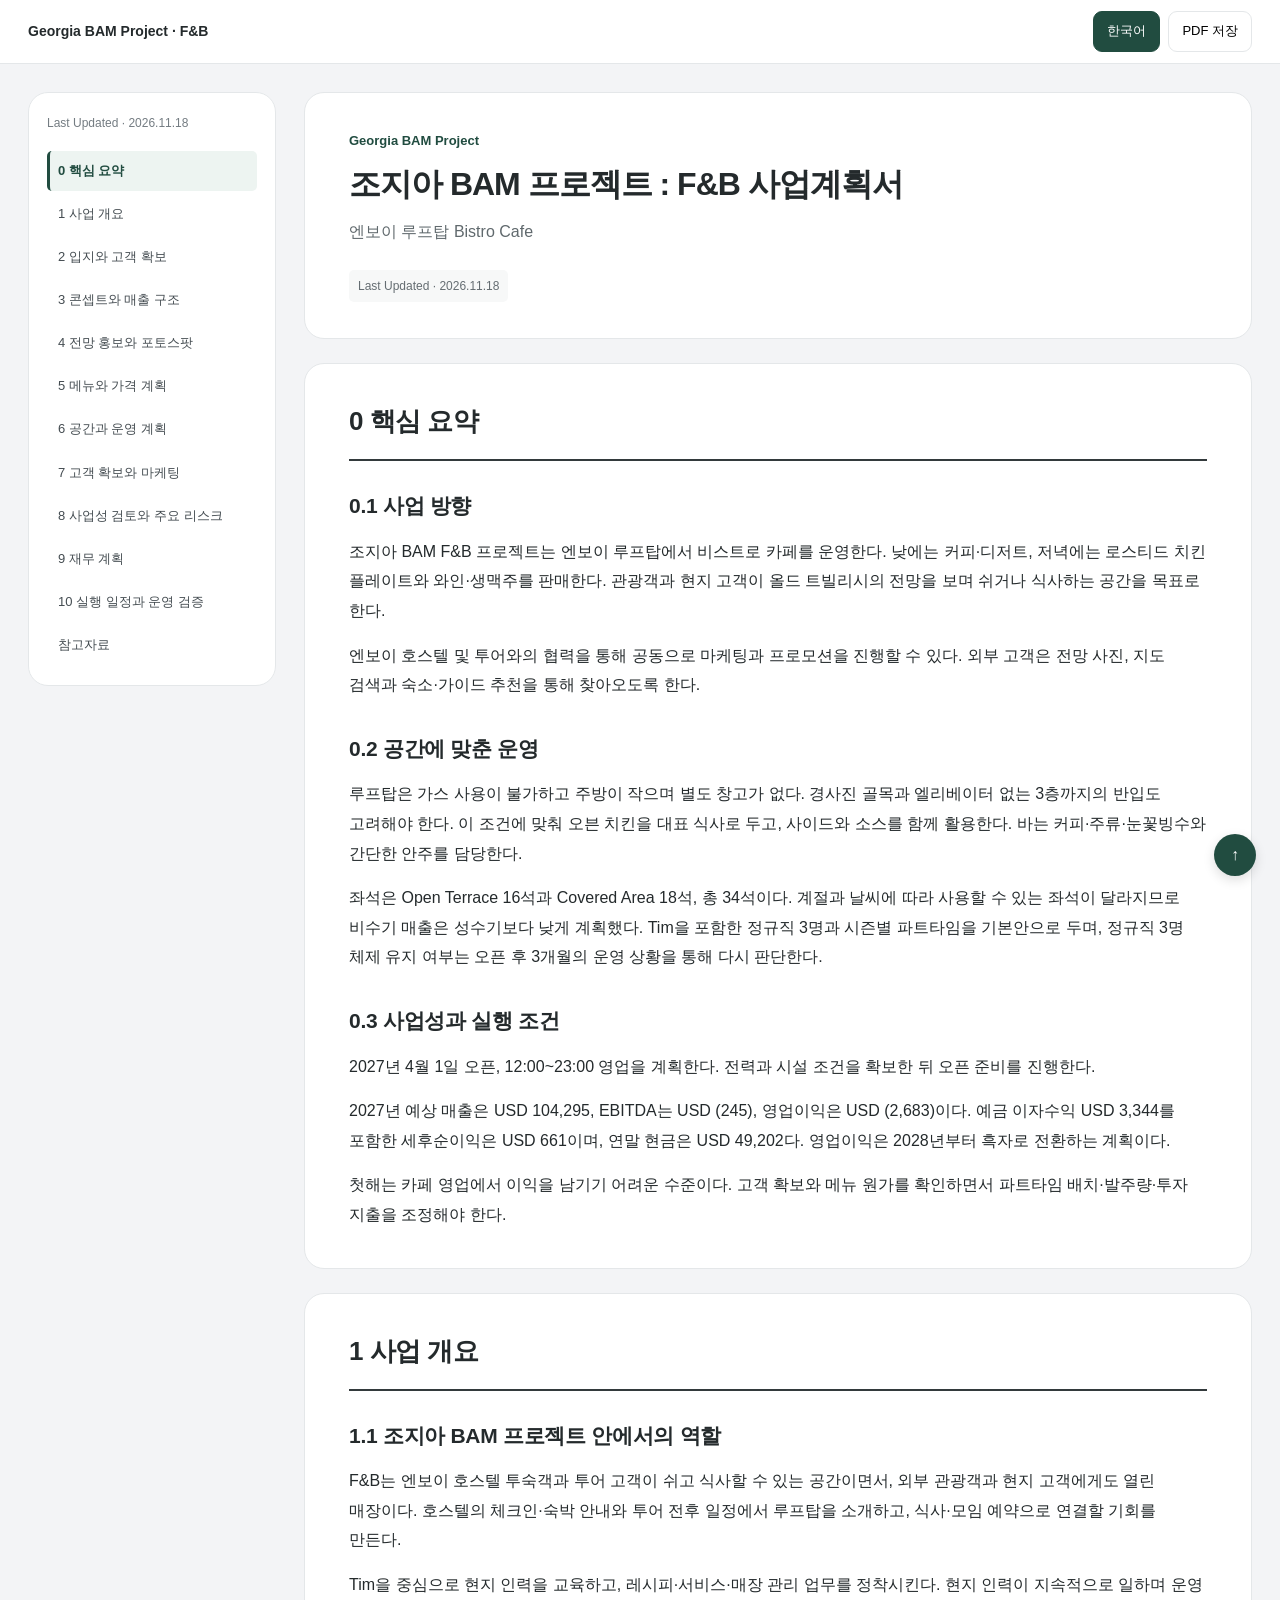
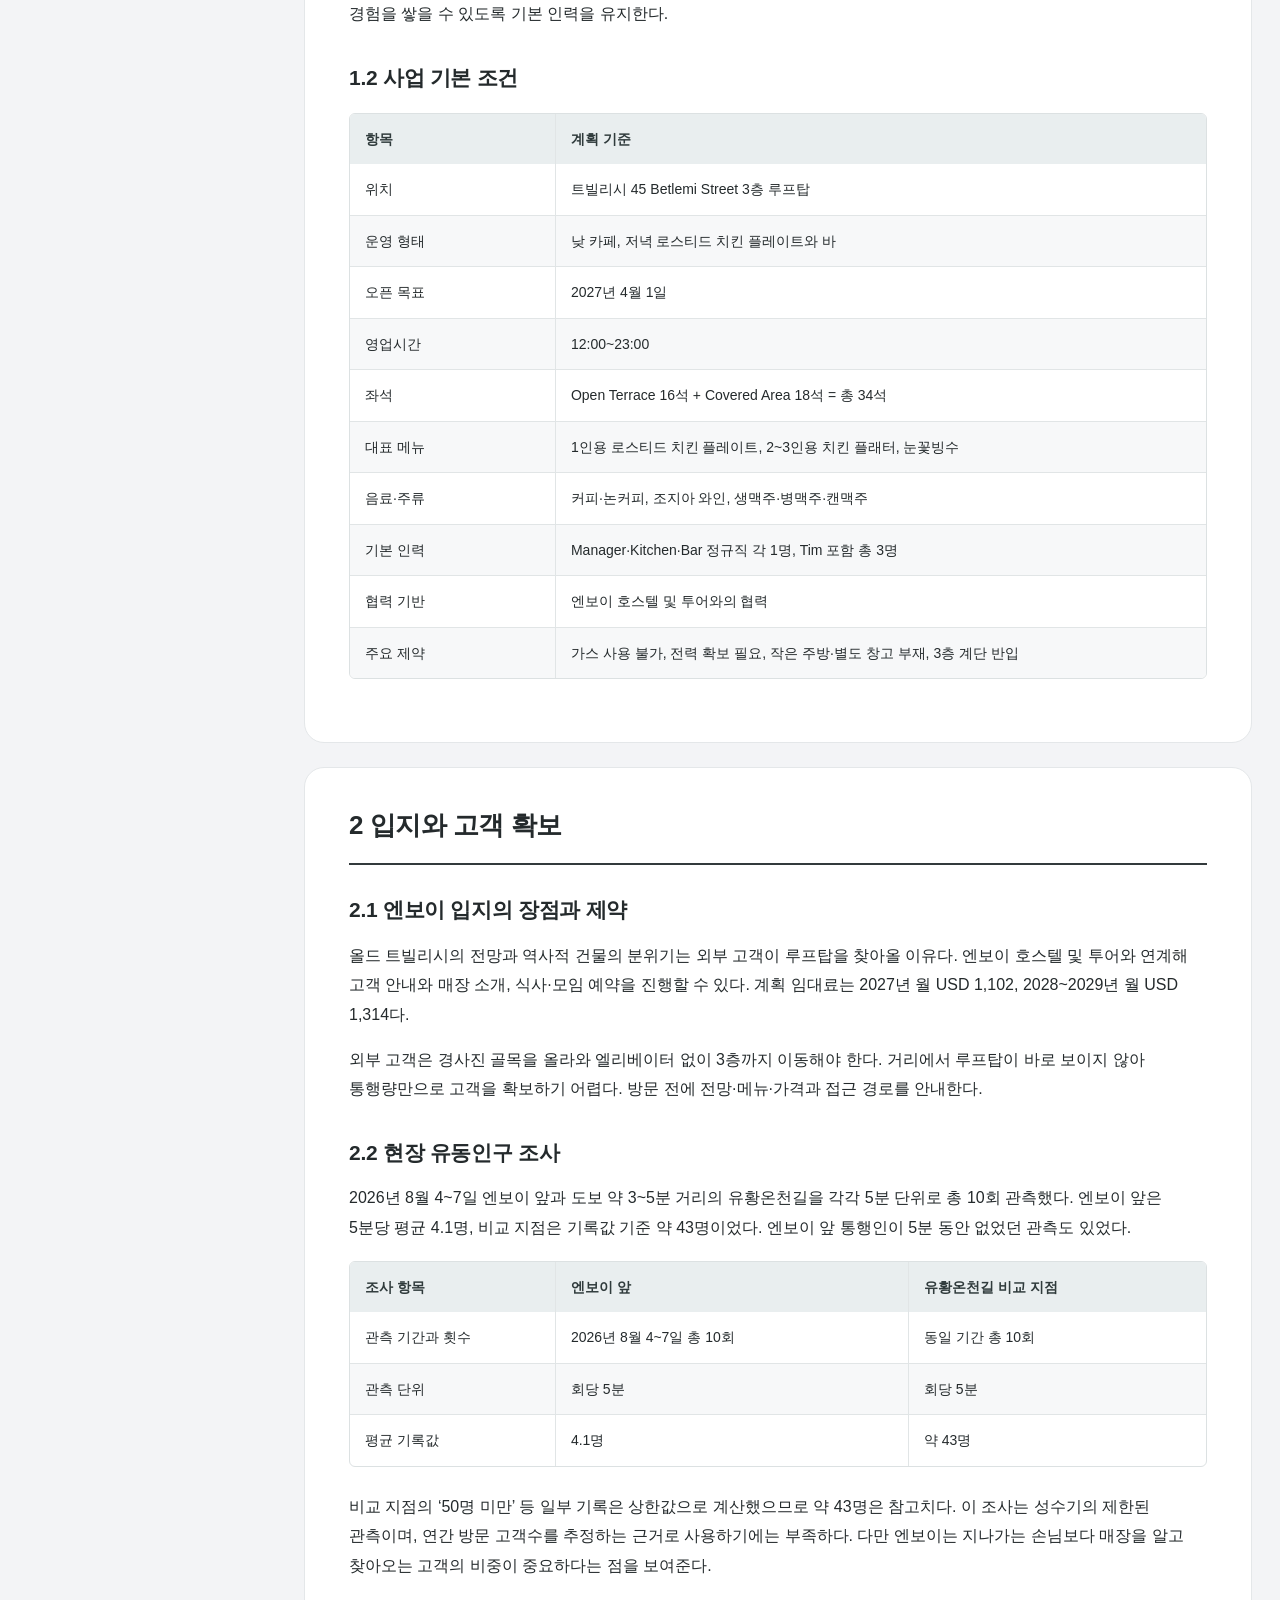
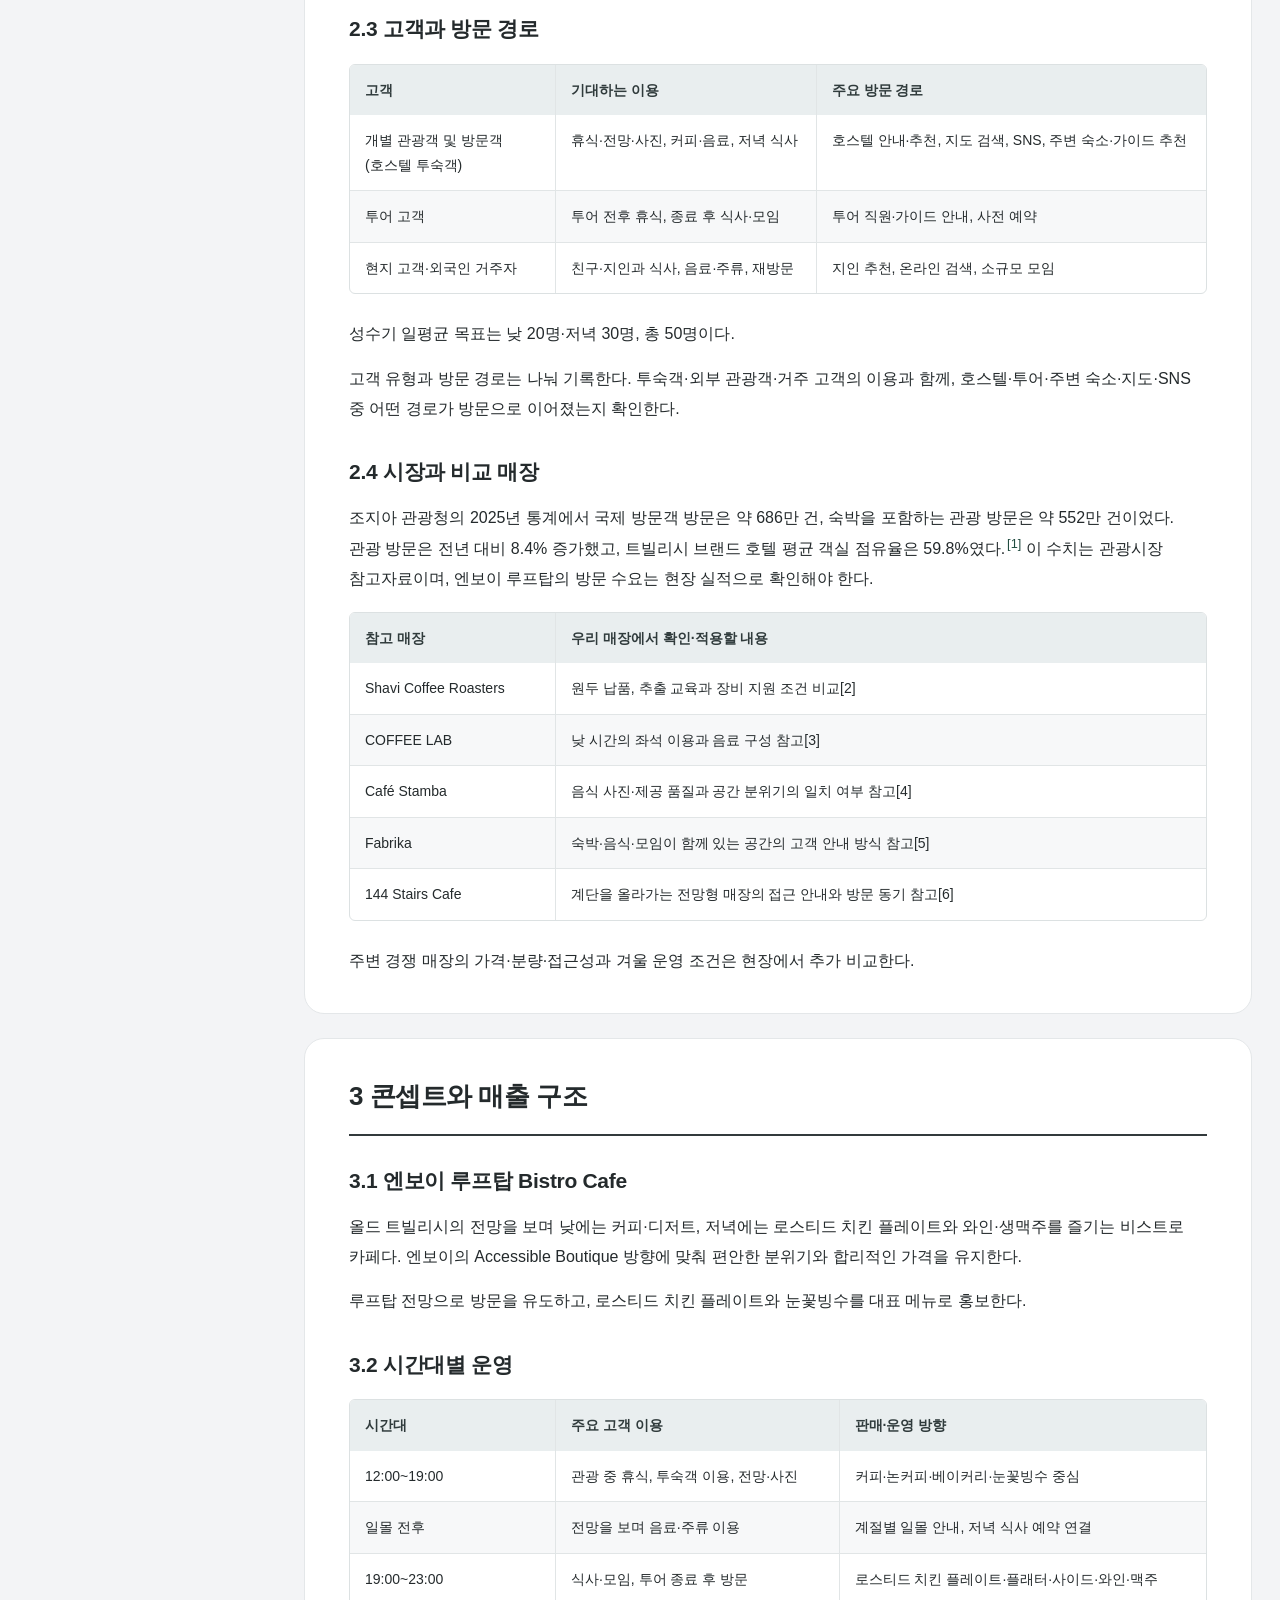
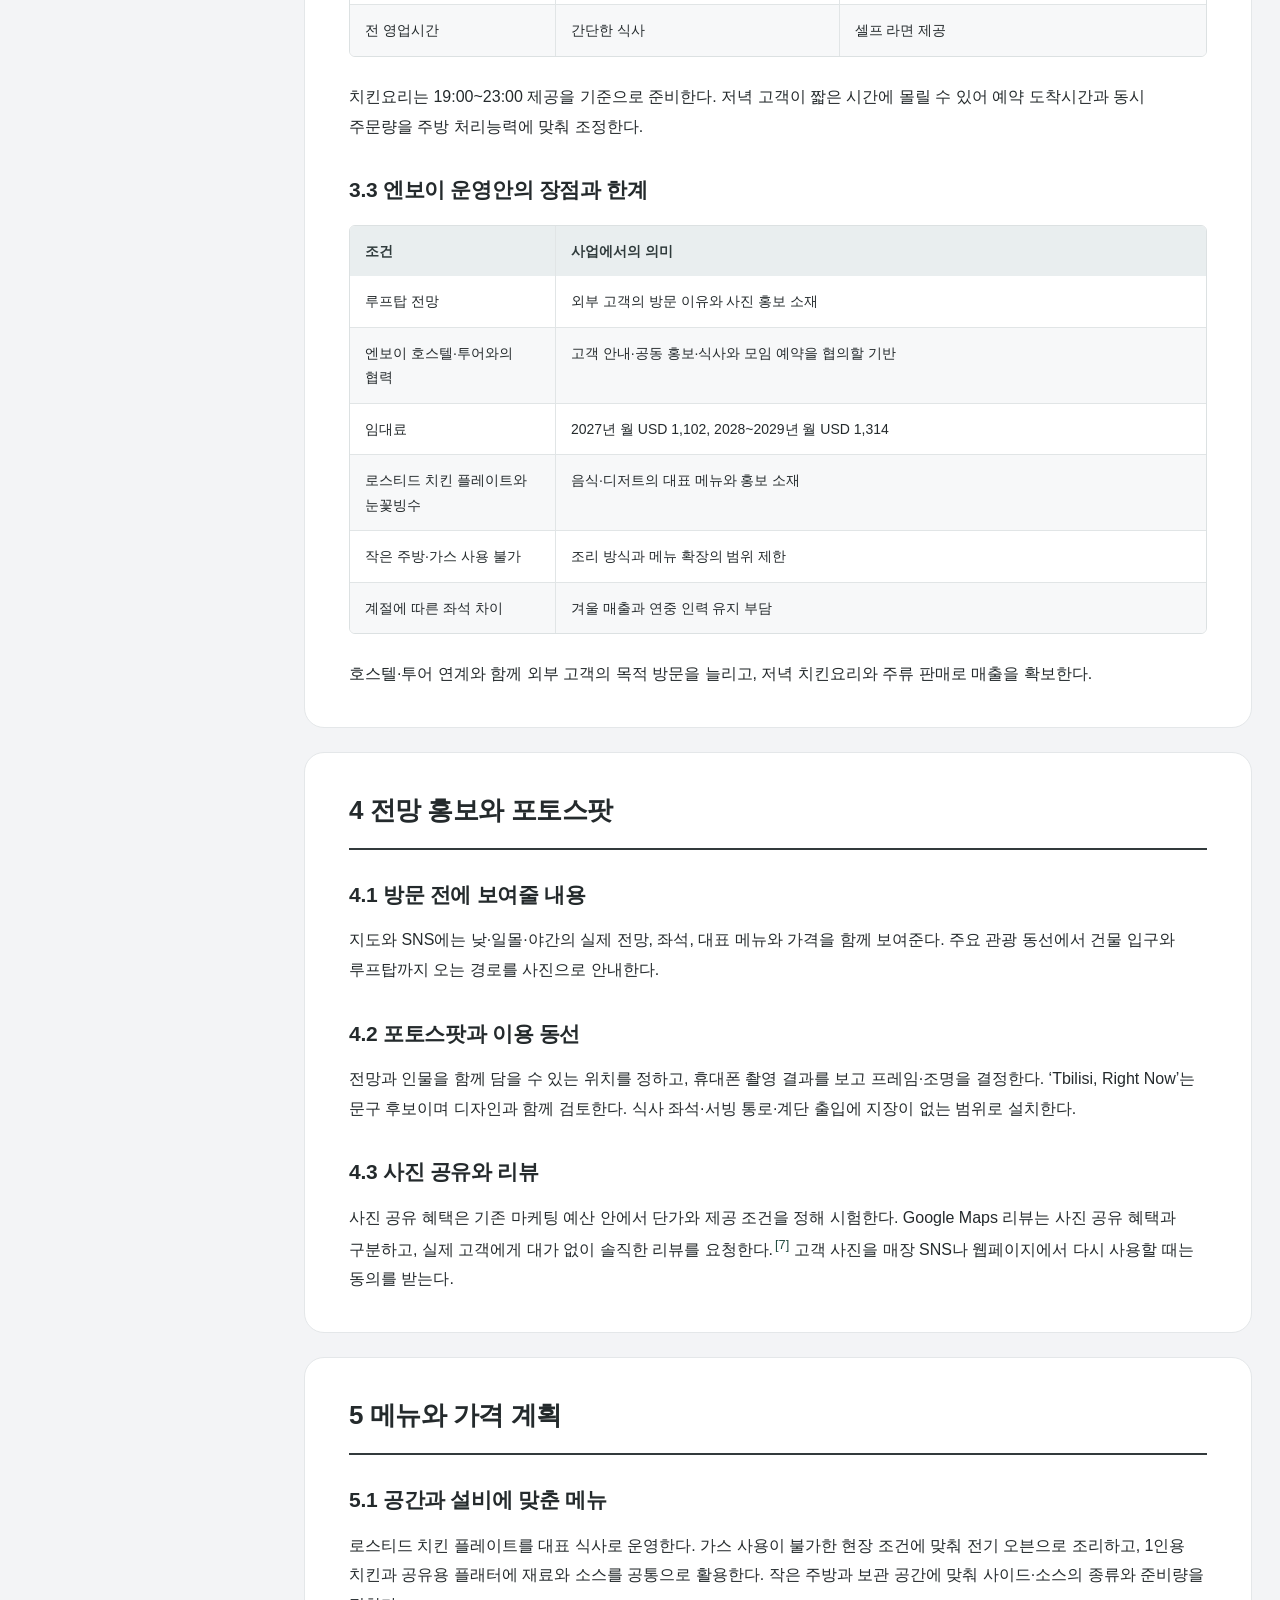
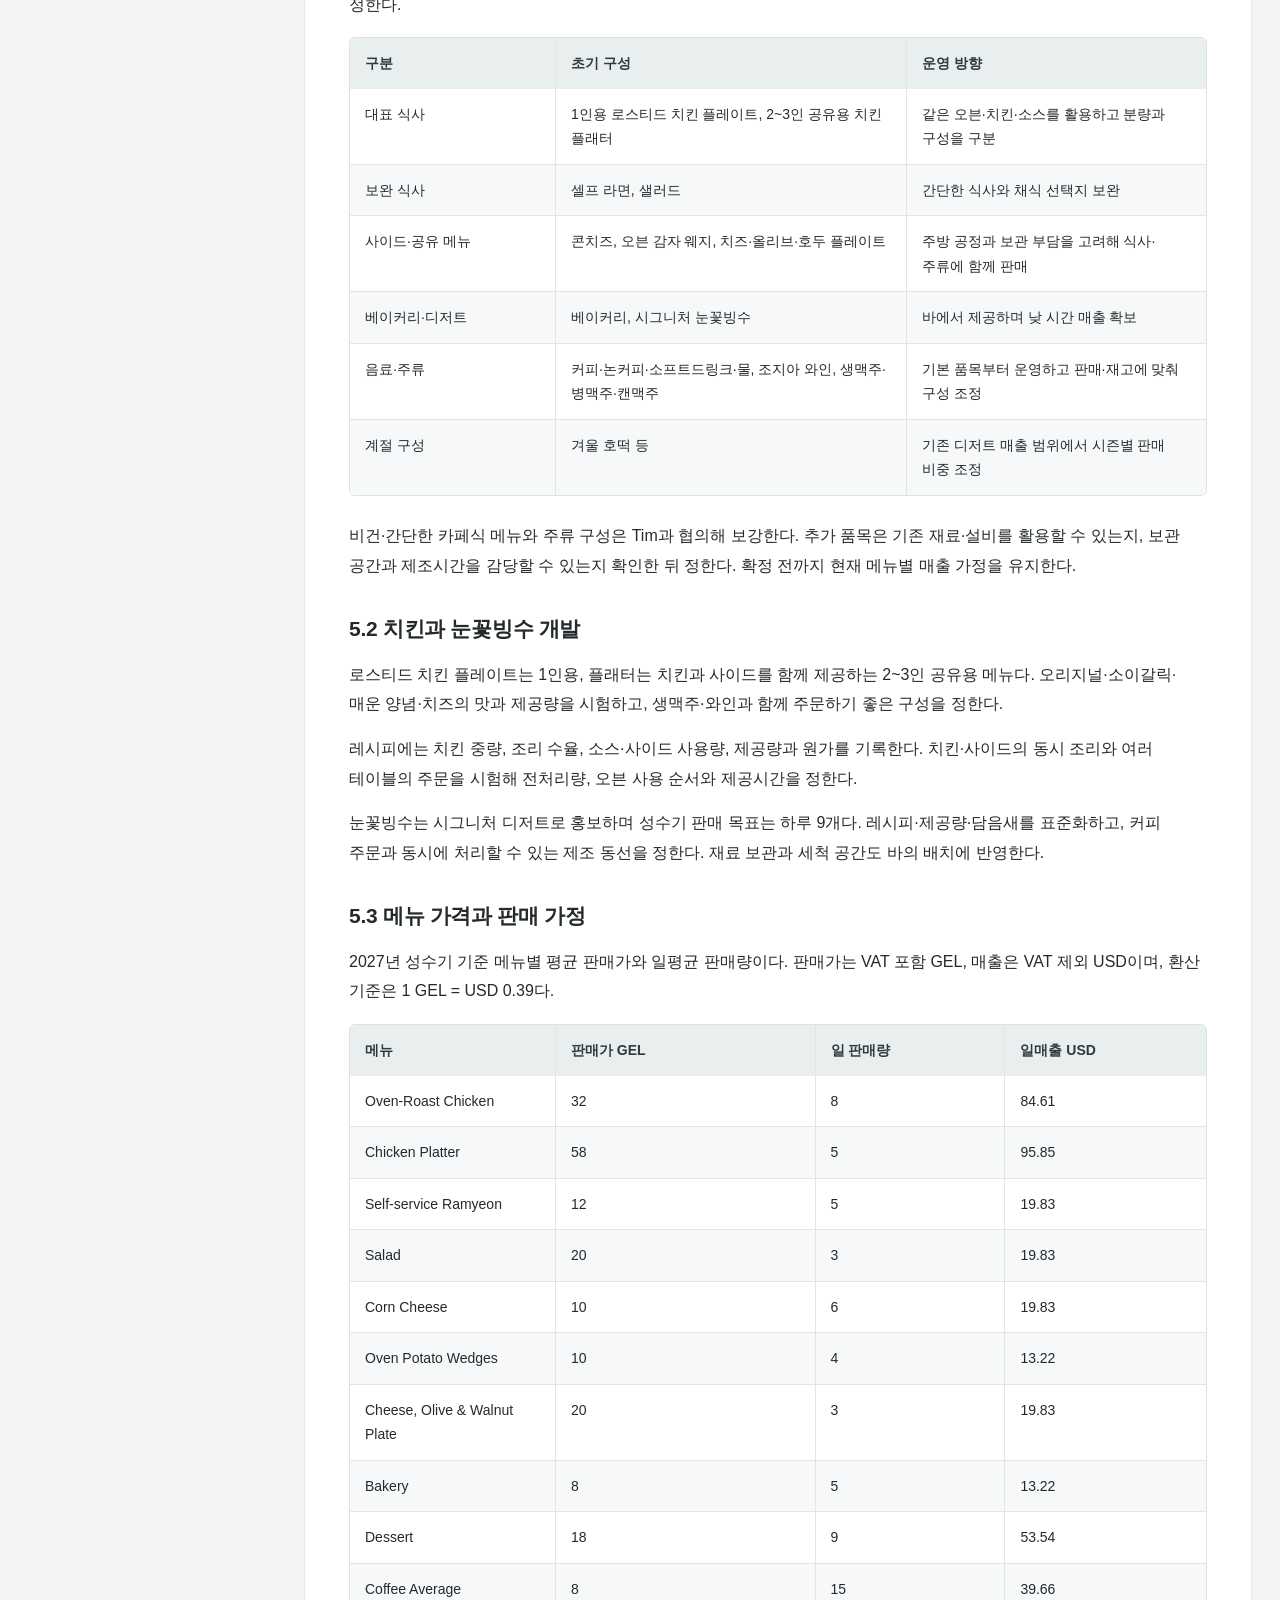
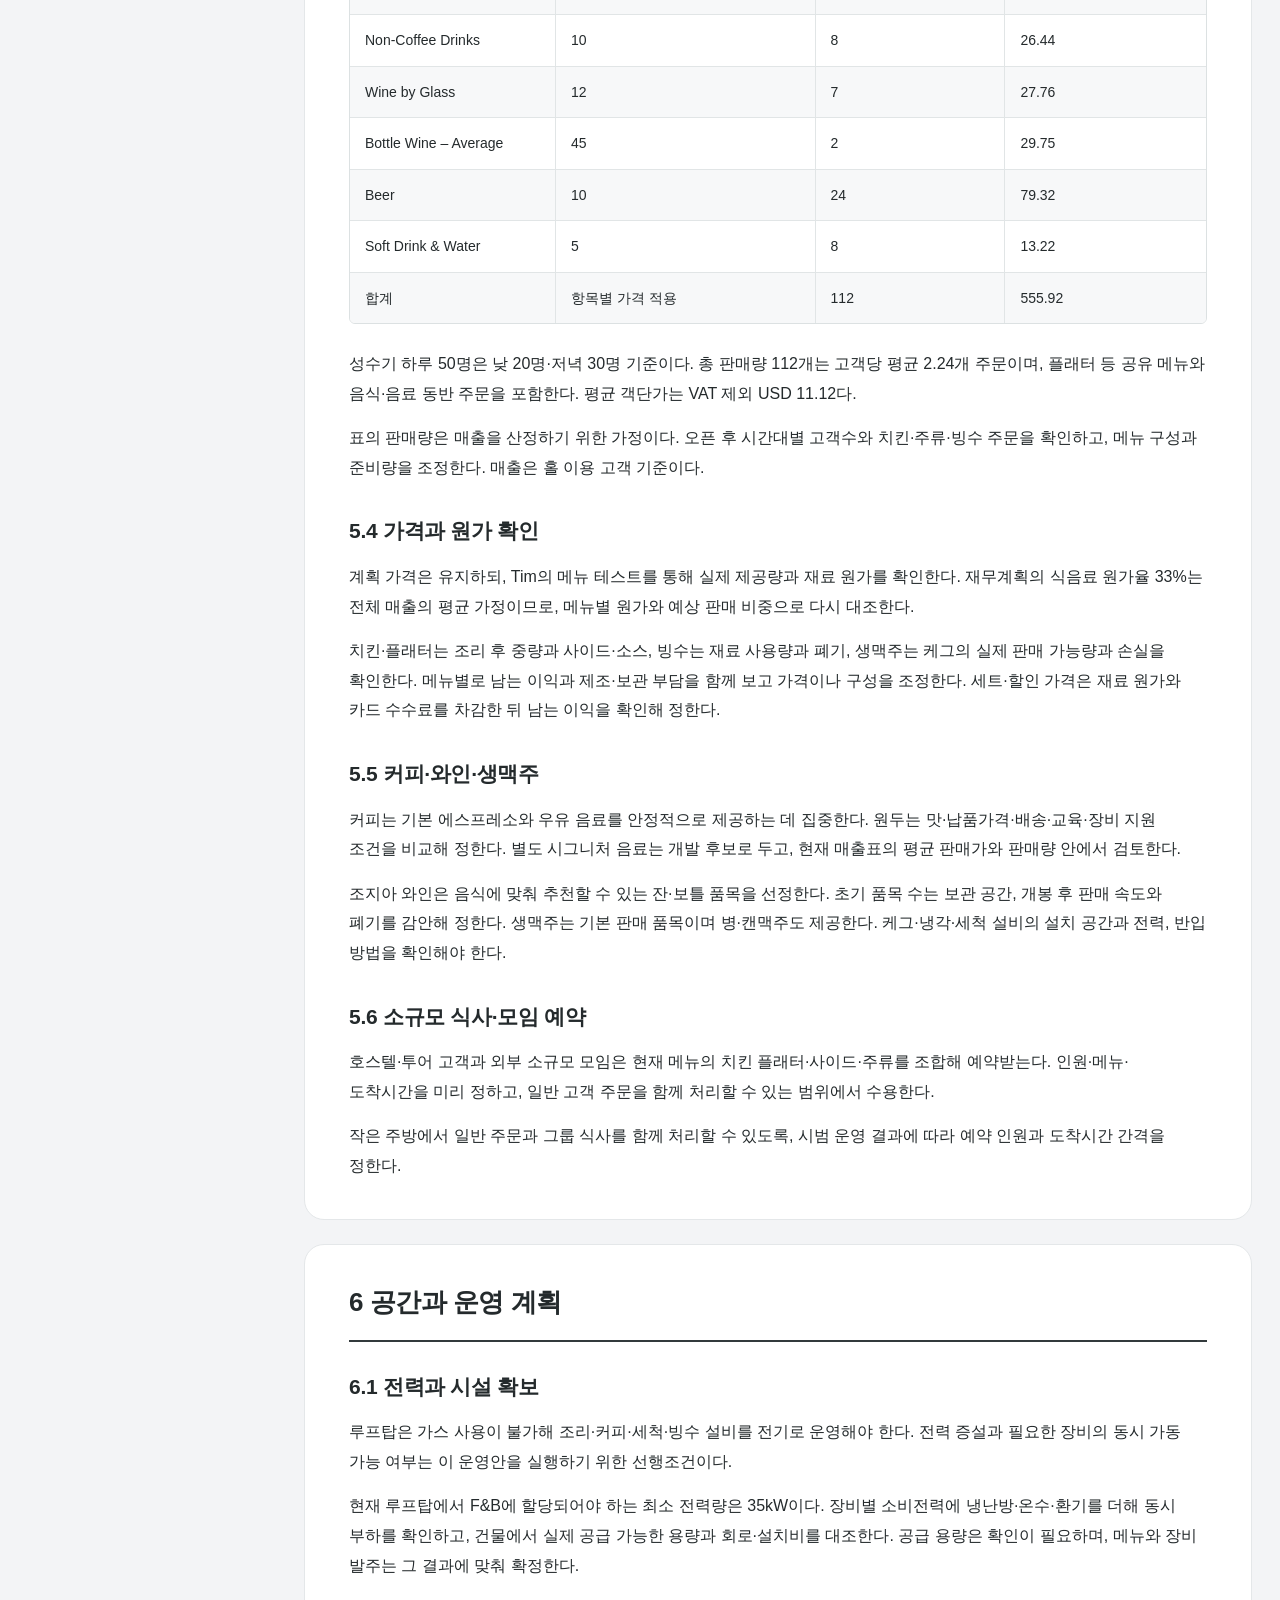
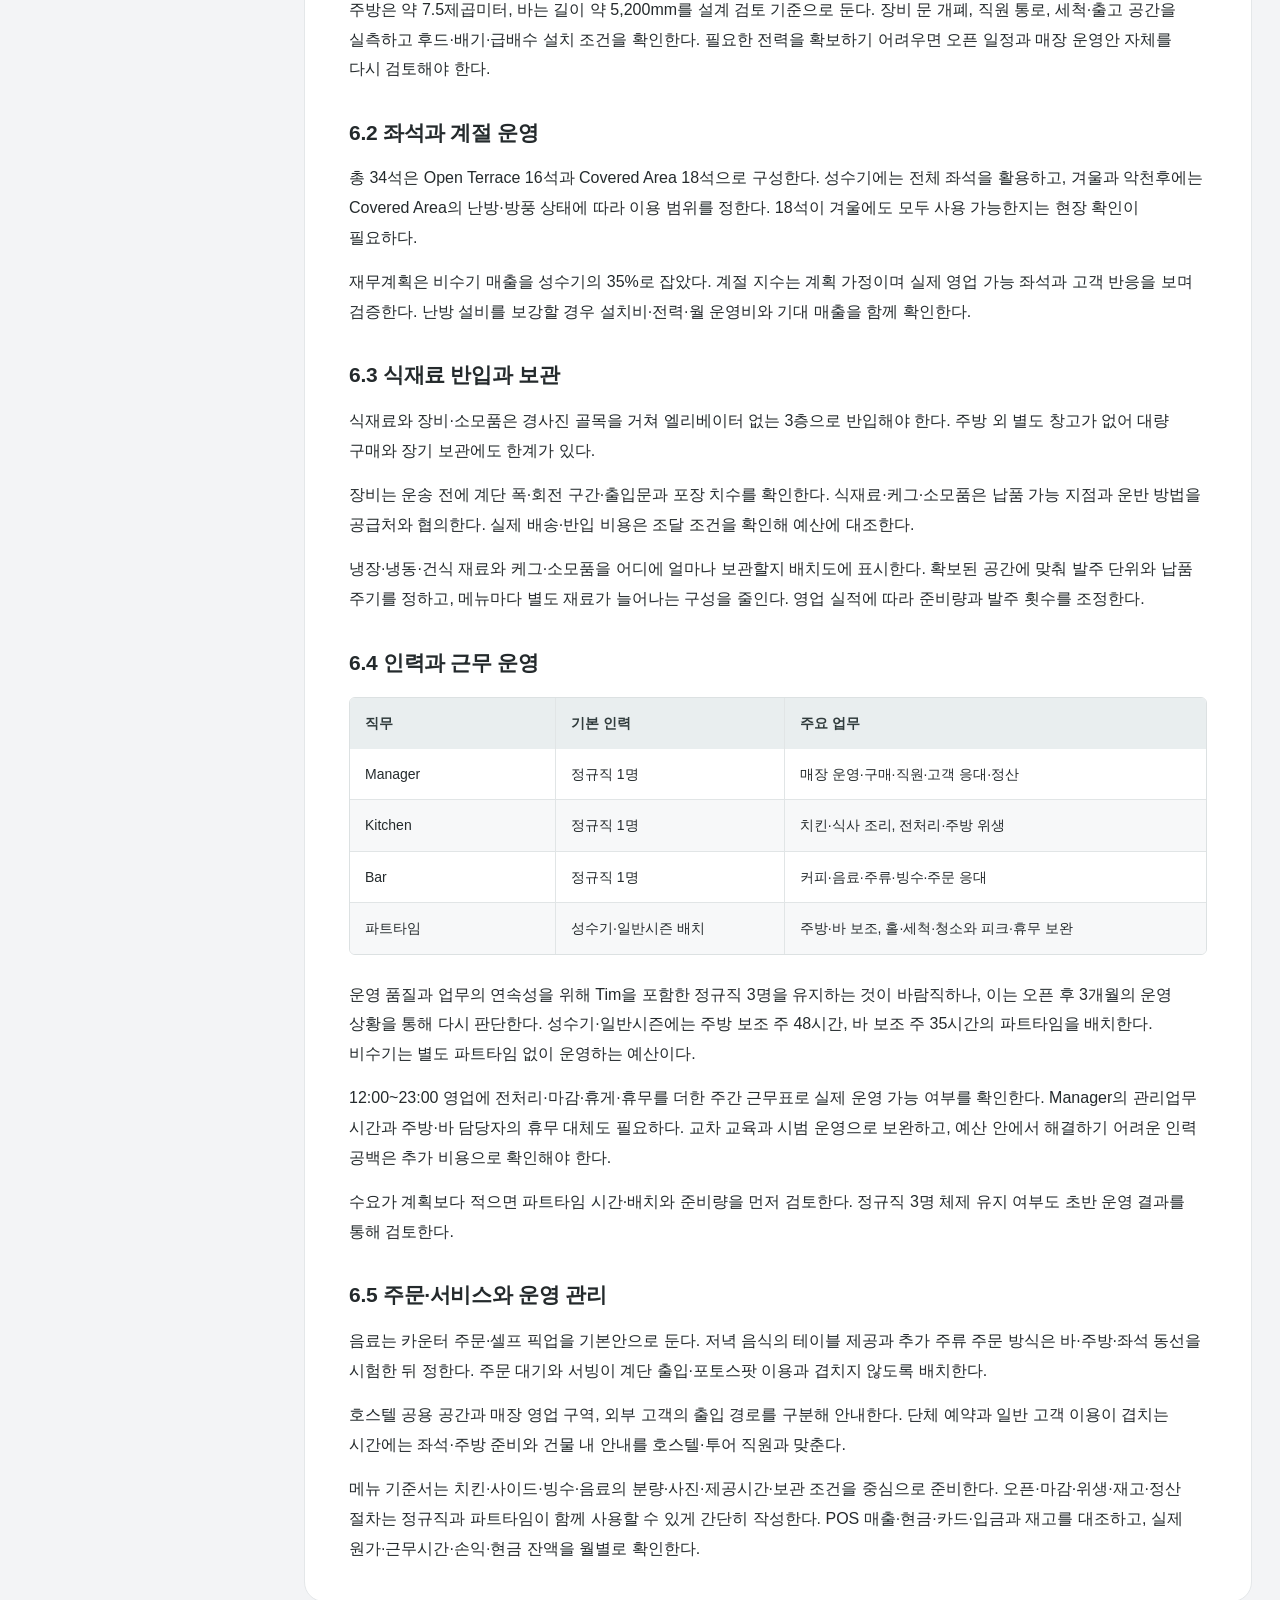
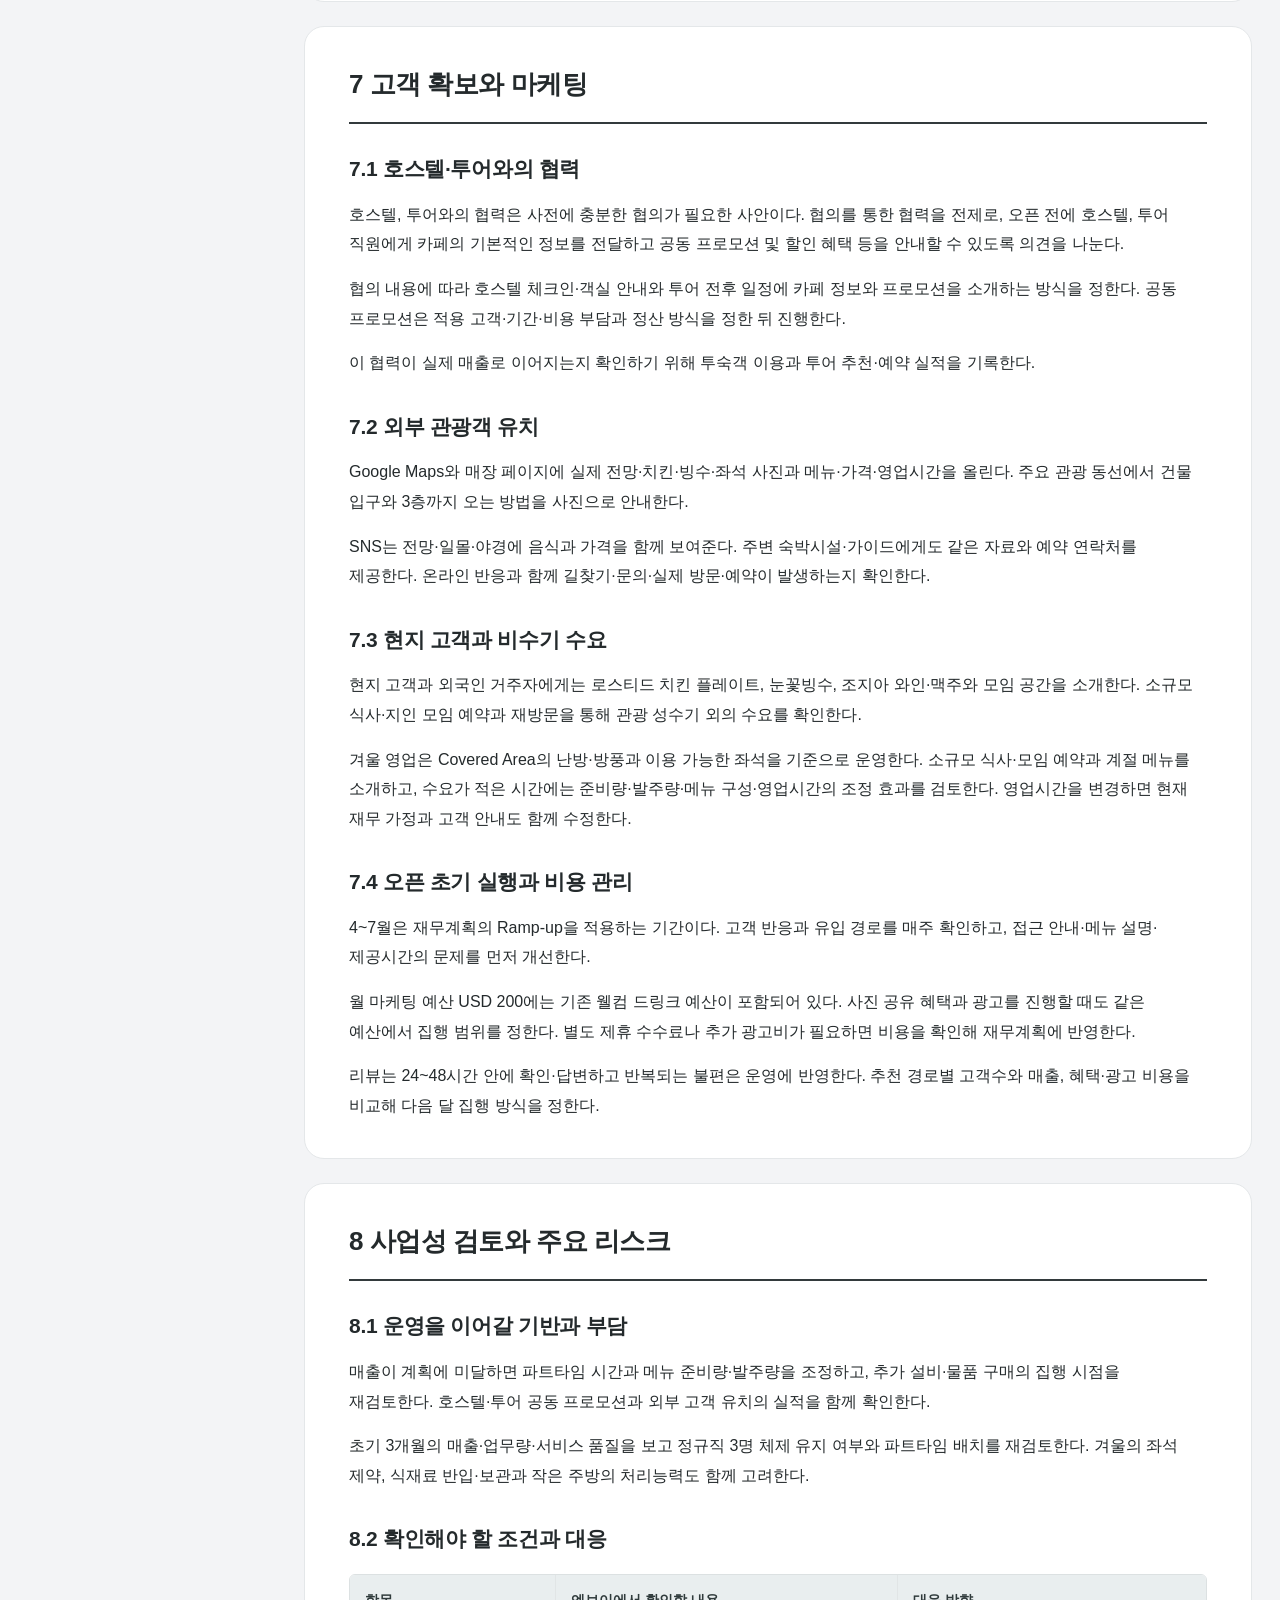
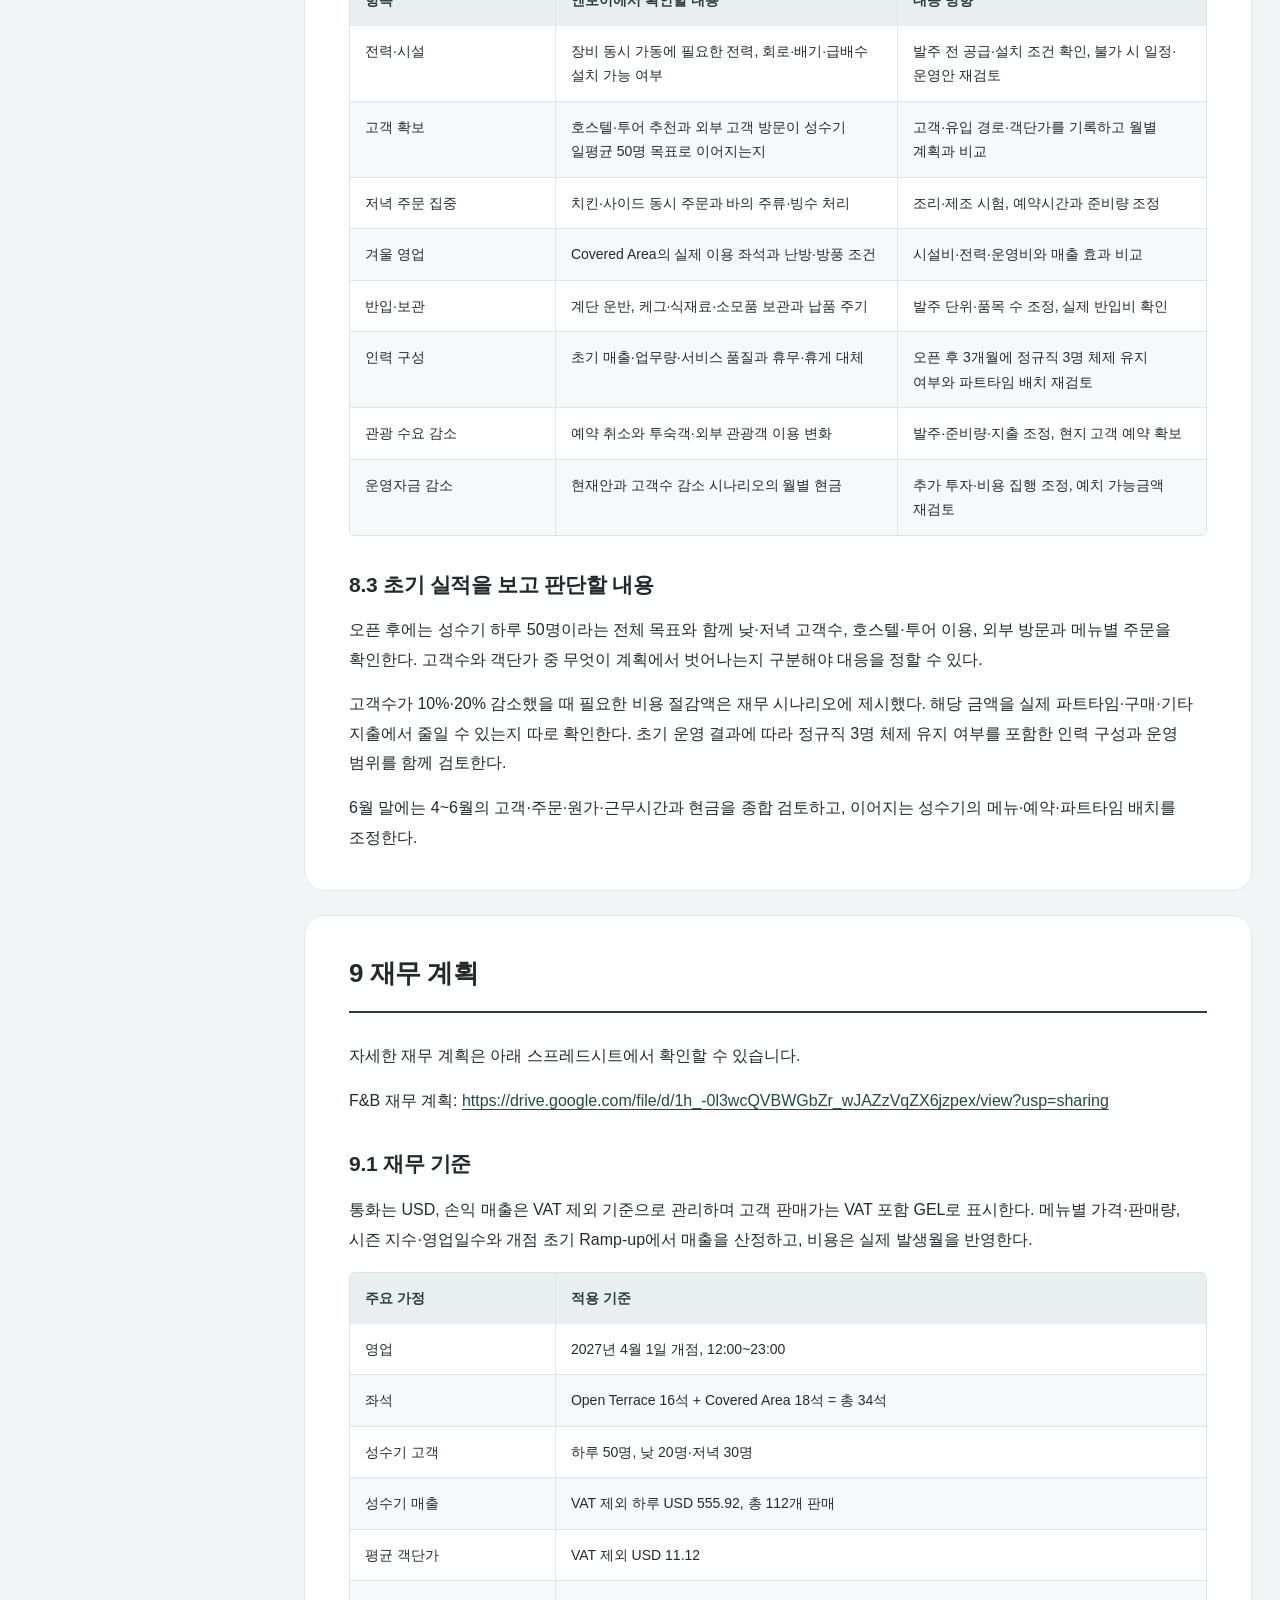
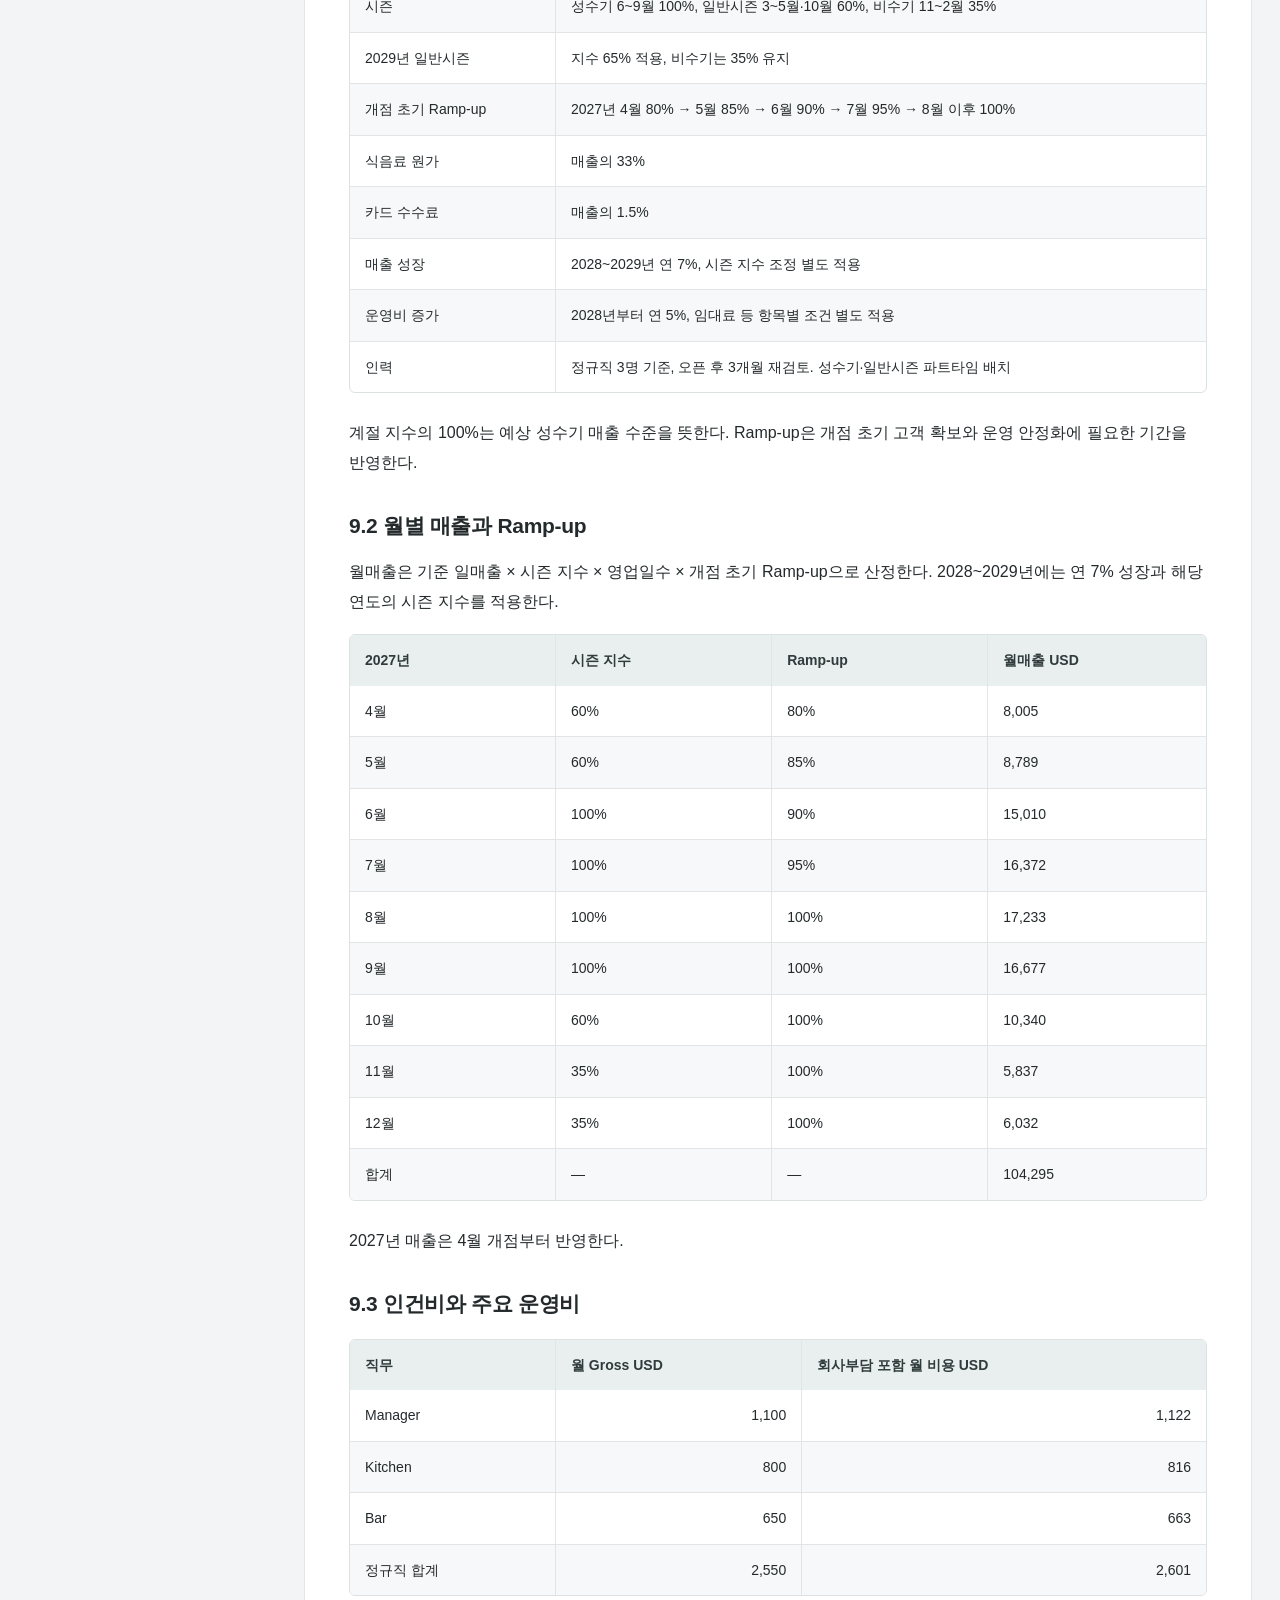
==== commit e1fe7e66: "Update roasted chicken plate name, three-person staffing terminology and minimum power requirement" ====
--- a/index.html
+++ b/index.html
@@ -1 +1 @@
-<!doctype html><html lang="ko"><head><meta charset="utf-8"><meta name="viewport" content="width=device-width,initial-scale=1"><meta name="description" content="엔보이 루프탑 Bistro Cafe의 사업 전략, 메뉴, 운영, 마케팅 및 재무 계획. BAM팀과 오너십 내부 검토용."><meta name="robots" content="noindex,nofollow"><title>조지아 BAM 프로젝트 : F&B 사업계획서</title><link rel="stylesheet" href="styles.css"></head><body id="top"><a class="skip" href="#main">본문으로 이동</a><header class="topbar"><a class="brand" href="#top">Georgia BAM Project · F&B</a><div class="actions"><span class="language" lang="ko">한국어</span><button id="print" type="button">PDF 저장</button></div></header><div class="layout"><aside aria-label="사업계획서 목차"><div class="version"><span>Last Updated · 2026.11.18</span></div><details id="toc" open><summary>목차 보기</summary><nav aria-label="장별 이동"><a href="#sec0">0 핵심 요약</a><a href="#sec1">1 사업 개요</a><a href="#sec2">2 입지와 고객 확보</a><a href="#sec3">3 콘셉트와 매출 구조</a><a href="#sec4">4 전망 홍보와 포토스팟</a><a href="#sec5">5 메뉴와 가격 계획</a><a href="#sec6">6 공간과 운영 계획</a><a href="#sec7">7 고객 확보와 마케팅</a><a href="#sec8">8 사업성 검토와 주요 리스크</a><a href="#sec9">9 재무 계획</a><a href="#sec10">10 실행 일정과 운영 검증</a><a href="#references">참고자료</a></nav></details></aside><main id="main"><div class="cover"><div class="eyebrow">Georgia BAM Project</div><h1>조지아 BAM 프로젝트 :<br class="mobile-break"> F&B 사업계획서</h1><div class="subtitle">엔보이 루프탑 Bistro Cafe</div><div class="badges"><span>Last Updated · 2026.11.18</span></div></div><section id="sec0" aria-labelledby="heading-sec0"><h2 id="heading-sec0">0 핵심 요약</h2><h3 id="sub-0.1">0.1 사업 방향</h3><p>조지아 BAM F&amp;B 프로젝트는 엔보이 루프탑에서 비스트로 카페를 운영한다. 낮에는 커피·디저트, 저녁에는 로스티드 치킨과 와인·생맥주를 판매한다. 관광객과 현지 고객이 올드 트빌리시의 전망을 보며 쉬거나 식사하는 공간을 목표로 한다.</p><p>엔보이 호스텔 및 투어와의 협력을 통해 공동으로 마케팅과 프로모션을 진행할 수 있다. 외부 고객은 전망 사진, 지도 검색과 숙소·가이드 추천을 통해 찾아오도록 한다.</p><h3 id="sub-0.2">0.2 공간에 맞춘 운영</h3><p>루프탑은 가스 사용이 불가하고 주방이 작으며 별도 창고가 없다. 경사진 골목과 엘리베이터 없는 3층까지의 반입도 고려해야 한다. 이 조건에 맞춰 오븐 치킨을 대표 식사로 두고, 사이드와 소스를 함께 활용한다. 바는 커피·주류·눈꽃빙수와 간단한 안주를 담당한다.</p><p>좌석은 Open Terrace 16석과 Covered Area 18석, 총 34석이다. 계절과 날씨에 따라 사용할 수 있는 좌석이 달라지므로 비수기 매출은 성수기보다 낮게 계획했다. Tim을 포함한 정규직 3명과 시즌별 파트타임을 기본안으로 두며, 정규직 유지 여부는 오픈 후 3개월의 운영 상황을 통해 다시 판단한다.</p><h3 id="sub-0.3">0.3 사업성과 실행 조건</h3><p>2027년 4월 1일 오픈, 12:00~23:00 영업을 계획한다. 전력과 시설 조건을 확보한 뒤 오픈 준비를 진행한다.</p><p>2027년 예상 매출은 USD 104,295, EBITDA는 USD (245), 영업이익은 USD (2,683)이다. 예금 이자수익 USD 3,344를 포함한 세후순이익은 USD 661이며, 연말 현금은 USD 49,202다. 영업이익은 2028년부터 흑자로 전환하는 계획이다.</p><p>첫해는 카페 영업에서 이익을 남기기 어려운 수준이다. 고객 확보와 메뉴 원가를 확인하면서 파트타임 배치·발주량·투자 지출을 조정해야 한다.</p></section><section id="sec1" aria-labelledby="heading-sec1"><h2 id="heading-sec1">1 사업 개요</h2><h3 id="sub-1.1">1.1 조지아 BAM 프로젝트 안에서의 역할</h3><p>F&amp;B는 엔보이 호스텔 투숙객과 투어 고객이 쉬고 식사할 수 있는 공간이면서, 외부 관광객과 현지 고객에게도 열린 매장이다. 호스텔의 체크인·숙박 안내와 투어 전후 일정에서 루프탑을 소개하고, 식사·모임 예약으로 연결할 기회를 만든다.</p><p>Tim을 중심으로 현지 인력을 교육하고, 레시피·서비스·매장 관리 업무를 정착시킨다. 현지 인력이 지속적으로 일하며 운영 경험을 쌓을 수 있도록 기본 인력을 유지한다.</p><h3 id="sub-1.2">1.2 사업 기본 조건</h3><div class="table-wrap" tabindex="0" role="region" aria-label="1 사업 개요 표"><table><thead><tr><th scope="col">항목</th><th scope="col">계획 기준</th></tr></thead><tbody><tr><th scope="row">위치</th><td>트빌리시 45 Betlemi Street 3층 루프탑</td></tr><tr><th scope="row">운영 형태</th><td>낮 카페, 저녁 로스티드 치킨와 바</td></tr><tr><th scope="row">오픈 목표</th><td>2027년 4월 1일</td></tr><tr><th scope="row">영업시간</th><td>12:00~23:00</td></tr><tr><th scope="row">좌석</th><td>Open Terrace 16석 + Covered Area 18석 = 총 34석</td></tr><tr><th scope="row">대표 메뉴</th><td>1인용 로스티드 치킨, 2~3인용 치킨 플래터, 눈꽃빙수</td></tr><tr><th scope="row">음료·주류</th><td>커피·논커피, 조지아 와인, 생맥주·병맥주·캔맥주</td></tr><tr><th scope="row">기본 인력</th><td>Manager·Kitchen·Bar 정규직 각 1명, Tim 포함 총 3명</td></tr><tr><th scope="row">협력 기반</th><td>엔보이 호스텔 및 투어와의 협력</td></tr><tr><th scope="row">주요 제약</th><td>가스 사용 불가, 전력 확보 필요, 작은 주방·별도 창고 부재, 3층 계단 반입</td></tr></tbody></table></div></section><section id="sec2" aria-labelledby="heading-sec2"><h2 id="heading-sec2">2 입지와 고객 확보</h2><h3 id="sub-2.1">2.1 엔보이 입지의 장점과 제약</h3><p>올드 트빌리시의 전망과 역사적 건물의 분위기는 외부 고객이 루프탑을 찾아올 이유다. 엔보이 호스텔 및 투어와 연계해 고객 안내와 매장 소개, 식사·모임 예약을 진행할 수 있다. 계획 임대료는 2027년 월 USD 1,102, 2028~2029년 월 USD 1,314다.</p><p>외부 고객은 경사진 골목을 올라와 엘리베이터 없이 3층까지 이동해야 한다. 거리에서 루프탑이 바로 보이지 않아 통행량만으로 고객을 확보하기 어렵다. 방문 전에 전망·메뉴·가격과 접근 경로를 안내한다.</p><h3 id="sub-2.2">2.2 현장 유동인구 조사</h3><p>2026년 8월 4~7일 엔보이 앞과 도보 약 3~5분 거리의 유황온천길을 각각 5분 단위로 총 10회 관측했다. 엔보이 앞은 5분당 평균 4.1명, 비교 지점은 기록값 기준 약 43명이었다. 엔보이 앞 통행인이 5분 동안 없었던 관측도 있었다.</p><div class="table-wrap" tabindex="0" role="region" aria-label="2 입지와 고객 확보 표"><table><thead><tr><th scope="col">조사 항목</th><th scope="col">엔보이 앞</th><th scope="col">유황온천길 비교 지점</th></tr></thead><tbody><tr><th scope="row">관측 기간과 횟수</th><td>2026년 8월 4~7일 총 10회</td><td>동일 기간 총 10회</td></tr><tr><th scope="row">관측 단위</th><td>회당 5분</td><td>회당 5분</td></tr><tr><th scope="row">평균 기록값</th><td>4.1명</td><td>약 43명</td></tr></tbody></table></div><p>비교 지점의 ‘50명 미만’ 등 일부 기록은 상한값으로 계산했으므로 약 43명은 참고치다. 이 조사는 성수기의 제한된 관측이며, 연간 방문 고객수를 추정하는 근거로 사용하기에는 부족하다. 다만 엔보이는 지나가는 손님보다 매장을 알고 찾아오는 고객의 비중이 중요하다는 점을 보여준다.</p><h3 id="sub-2.3">2.3 고객과 방문 경로</h3><div class="table-wrap" tabindex="0" role="region" aria-label="2 입지와 고객 확보 표"><table><thead><tr><th scope="col">고객</th><th scope="col">기대하는 이용</th><th scope="col">주요 방문 경로</th></tr></thead><tbody><tr><th scope="row">개별 관광객 및 방문객(호스텔 투숙객)</th><td>휴식·전망·사진, 커피·음료, 저녁 식사</td><td>호스텔 안내·추천, 지도 검색, SNS, 주변 숙소·가이드 추천</td></tr><tr><th scope="row">투어 고객</th><td>투어 전후 휴식, 종료 후 식사·모임</td><td>투어 직원·가이드 안내, 사전 예약</td></tr><tr><th scope="row">현지 고객·외국인 거주자</th><td>친구·지인과 식사, 음료·주류, 재방문</td><td>지인 추천, 온라인 검색, 소규모 모임</td></tr></tbody></table></div><p>성수기 일평균 목표는 낮 20명·저녁 30명, 총 50명이다.</p><p>고객 유형과 방문 경로는 나눠 기록한다. 투숙객·외부 관광객·거주 고객의 이용과 함께, 호스텔·투어·주변 숙소·지도·SNS 중 어떤 경로가 방문으로 이어졌는지 확인한다.</p><h3 id="sub-2.4">2.4 시장과 비교 매장</h3><p>조지아 관광청의 2025년 통계에서 국제 방문객 방문은 약 686만 건, 숙박을 포함하는 관광 방문은 약 552만 건이었다. 관광 방문은 전년 대비 8.4% 증가했고, 트빌리시 브랜드 호텔 평균 객실 점유율은 59.8%였다.<a class="citation" href="#ref-1">[1]</a> 이 수치는 관광시장 참고자료이며, 엔보이 루프탑의 방문 수요는 현장 실적으로 확인해야 한다.</p><div class="table-wrap" tabindex="0" role="region" aria-label="2 입지와 고객 확보 표"><table><thead><tr><th scope="col">참고 매장</th><th scope="col">우리 매장에서 확인·적용할 내용</th></tr></thead><tbody><tr><th scope="row">Shavi Coffee Roasters</th><td>원두 납품, 추출 교육과 장비 지원 조건 비교[2]</td></tr><tr><th scope="row">COFFEE LAB</th><td>낮 시간의 좌석 이용과 음료 구성 참고[3]</td></tr><tr><th scope="row">Café Stamba</th><td>음식 사진·제공 품질과 공간 분위기의 일치 여부 참고[4]</td></tr><tr><th scope="row">Fabrika</th><td>숙박·음식·모임이 함께 있는 공간의 고객 안내 방식 참고[5]</td></tr><tr><th scope="row">144 Stairs Cafe</th><td>계단을 올라가는 전망형 매장의 접근 안내와 방문 동기 참고[6]</td></tr></tbody></table></div><p>주변 경쟁 매장의 가격·분량·접근성과 겨울 운영 조건은 현장에서 추가 비교한다.</p></section><section id="sec3" aria-labelledby="heading-sec3"><h2 id="heading-sec3">3 콘셉트와 매출 구조</h2><h3 id="sub-3.1">3.1 엔보이 루프탑 Bistro Cafe</h3><p>올드 트빌리시의 전망을 보며 낮에는 커피·디저트, 저녁에는 로스티드 치킨와 와인·생맥주를 즐기는 비스트로 카페다. 엔보이의 Accessible Boutique 방향에 맞춰 편안한 분위기와 합리적인 가격을 유지한다.</p><p>루프탑 전망으로 방문을 유도하고, 로스티드 치킨과 눈꽃빙수를 대표 메뉴로 홍보한다.</p><h3 id="sub-3.2">3.2 시간대별 운영</h3><div class="table-wrap" tabindex="0" role="region" aria-label="3 콘셉트와 매출 구조 표"><table><thead><tr><th scope="col">시간대</th><th scope="col">주요 고객 이용</th><th scope="col">판매·운영 방향</th></tr></thead><tbody><tr><th scope="row">12:00~19:00</th><td>관광 중 휴식, 투숙객 이용, 전망·사진</td><td>커피·논커피·베이커리·눈꽃빙수 중심</td></tr><tr><th scope="row">일몰 전후</th><td>전망을 보며 음료·주류 이용</td><td>계절별 일몰 안내, 저녁 식사 예약 연결</td></tr><tr><th scope="row">19:00~23:00</th><td>식사·모임, 투어 종료 후 방문</td><td>로스티드 치킨·플래터·사이드·와인·맥주</td></tr><tr><th scope="row">전 영업시간</th><td>간단한 식사</td><td>셀프 라면 제공</td></tr></tbody></table></div><p>치킨요리는 19:00~23:00 제공을 기준으로 준비한다. 저녁 고객이 짧은 시간에 몰릴 수 있어 예약 도착시간과 동시 주문량을 주방 처리능력에 맞춰 조정한다.</p><h3 id="sub-3.3">3.3 엔보이 운영안의 장점과 한계</h3><div class="table-wrap" tabindex="0" role="region" aria-label="3 콘셉트와 매출 구조 표"><table><thead><tr><th scope="col">조건</th><th scope="col">사업에서의 의미</th></tr></thead><tbody><tr><th scope="row">루프탑 전망</th><td>외부 고객의 방문 이유와 사진 홍보 소재</td></tr><tr><th scope="row">엔보이 호스텔·투어와의 협력</th><td>고객 안내·공동 홍보·식사와 모임 예약을 협의할 기반</td></tr><tr><th scope="row">임대료</th><td>2027년 월 USD 1,102, 2028~2029년 월 USD 1,314</td></tr><tr><th scope="row">로스티드 치킨과 눈꽃빙수</th><td>음식·디저트의 대표 메뉴와 홍보 소재</td></tr><tr><th scope="row">작은 주방·가스 사용 불가</th><td>조리 방식과 메뉴 확장의 범위 제한</td></tr><tr><th scope="row">계절에 따른 좌석 차이</th><td>겨울 매출과 연중 인력 유지 부담</td></tr></tbody></table></div><p>호스텔·투어 연계와 함께 외부 고객의 목적 방문을 늘리고, 저녁 치킨요리와 주류 판매로 매출을 확보한다.</p></section><section id="sec4" aria-labelledby="heading-sec4"><h2 id="heading-sec4">4 전망 홍보와 포토스팟</h2><h3 id="sub-4.1">4.1 방문 전에 보여줄 내용</h3><p>지도와 SNS에는 낮·일몰·야간의 실제 전망, 좌석, 대표 메뉴와 가격을 함께 보여준다. 주요 관광 동선에서 건물 입구와 루프탑까지 오는 경로를 사진으로 안내한다.</p><h3 id="sub-4.2">4.2 포토스팟과 이용 동선</h3><p>전망과 인물을 함께 담을 수 있는 위치를 정하고, 휴대폰 촬영 결과를 보고 프레임·조명을 결정한다. ‘Tbilisi, Right Now’는 문구 후보이며 디자인과 함께 검토한다. 식사 좌석·서빙 통로·계단 출입에 지장이 없는 범위로 설치한다.</p><h3 id="sub-4.3">4.3 사진 공유와 리뷰</h3><p>사진 공유 혜택은 기존 마케팅 예산 안에서 단가와 제공 조건을 정해 시험한다. Google Maps 리뷰는 사진 공유 혜택과 구분하고, 실제 고객에게 대가 없이 솔직한 리뷰를 요청한다.<a class="citation" href="#ref-7">[7]</a> 고객 사진을 매장 SNS나 웹페이지에서 다시 사용할 때는 동의를 받는다.</p></section><section id="sec5" aria-labelledby="heading-sec5"><h2 id="heading-sec5">5 메뉴와 가격 계획</h2><h3 id="sub-5.1">5.1 공간과 설비에 맞춘 메뉴</h3><p>로스티드 치킨을 대표 식사로 운영한다. 가스 사용이 불가한 현장 조건에 맞춰 전기 오븐으로 조리하고, 1인용 치킨과 공유용 플래터에 재료와 소스를 공통으로 활용한다. 작은 주방과 보관 공간에 맞춰 사이드·소스의 종류와 준비량을 정한다.</p><div class="table-wrap" tabindex="0" role="region" aria-label="5 메뉴와 가격 계획 표"><table><thead><tr><th scope="col">구분</th><th scope="col">초기 구성</th><th scope="col">운영 방향</th></tr></thead><tbody><tr><th scope="row">대표 식사</th><td>1인용 로스티드 치킨, 2~3인 공유용 치킨 플래터</td><td>같은 오븐·치킨·소스를 활용하고 분량과 구성을 구분</td></tr><tr><th scope="row">보완 식사</th><td>셀프 라면, 샐러드</td><td>간단한 식사와 채식 선택지 보완</td></tr><tr><th scope="row">사이드·공유 메뉴</th><td>콘치즈, 오븐 감자 웨지, 치즈·올리브·호두 플레이트</td><td>주방 공정과 보관 부담을 고려해 식사·주류에 함께 판매</td></tr><tr><th scope="row">베이커리·디저트</th><td>베이커리, 시그니처 눈꽃빙수</td><td>바에서 제공하며 낮 시간 매출 확보</td></tr><tr><th scope="row">음료·주류</th><td>커피·논커피·소프트드링크·물, 조지아 와인, 생맥주·병맥주·캔맥주</td><td>기본 품목부터 운영하고 판매·재고에 맞춰 구성 조정</td></tr><tr><th scope="row">계절 구성</th><td>겨울 호떡 등</td><td>기존 디저트 매출 범위에서 시즌별 판매 비중 조정</td></tr></tbody></table></div><p>비건·간단한 카페식 메뉴와 주류 구성은 Tim과 협의해 보강한다. 추가 품목은 기존 재료·설비를 활용할 수 있는지, 보관 공간과 제조시간을 감당할 수 있는지 확인한 뒤 정한다. 확정 전까지 현재 메뉴별 매출 가정을 유지한다.</p><h3 id="sub-5.2">5.2 치킨과 눈꽃빙수 개발</h3><p>로스티드 치킨은 1인용, 플래터는 치킨과 사이드를 함께 제공하는 2~3인 공유용 메뉴다. 오리지널·소이갈릭·매운 양념·치즈의 맛과 제공량을 시험하고, 생맥주·와인과 함께 주문하기 좋은 구성을 정한다.</p><p>레시피에는 치킨 중량, 조리 수율, 소스·사이드 사용량, 제공량과 원가를 기록한다. 치킨·사이드의 동시 조리와 여러 테이블의 주문을 시험해 전처리량, 오븐 사용 순서와 제공시간을 정한다.</p><p>눈꽃빙수는 시그니처 디저트로 홍보하며 성수기 판매 목표는 하루 9개다. 레시피·제공량·담음새를 표준화하고, 커피 주문과 동시에 처리할 수 있는 제조 동선을 정한다. 재료 보관과 세척 공간도 바의 배치에 반영한다.</p><h3 id="sub-5.3">5.3 메뉴 가격과 판매 가정</h3><p>2027년 성수기 기준 메뉴별 평균 판매가와 일평균 판매량이다. 판매가는 VAT 포함 GEL, 매출은 VAT 제외 USD이며, 환산 기준은 1 GEL = USD 0.39다.</p><div class="table-wrap" tabindex="0" role="region" aria-label="5 메뉴와 가격 계획 표"><table><thead><tr><th scope="col">메뉴</th><th scope="col">판매가 GEL</th><th scope="col">일 판매량</th><th scope="col">일매출 USD</th></tr></thead><tbody><tr><th scope="row">Oven-Roast Chicken</th><td>32</td><td>8</td><td>84.61</td></tr><tr><th scope="row">Chicken Platter</th><td>58</td><td>5</td><td>95.85</td></tr><tr><th scope="row">Self-service Ramyeon</th><td>12</td><td>5</td><td>19.83</td></tr><tr><th scope="row">Salad</th><td>20</td><td>3</td><td>19.83</td></tr><tr><th scope="row">Corn Cheese</th><td>10</td><td>6</td><td>19.83</td></tr><tr><th scope="row">Oven Potato Wedges</th><td>10</td><td>4</td><td>13.22</td></tr><tr><th scope="row">Cheese, Olive &amp; Walnut Plate</th><td>20</td><td>3</td><td>19.83</td></tr><tr><th scope="row">Bakery</th><td>8</td><td>5</td><td>13.22</td></tr><tr><th scope="row">Dessert</th><td>18</td><td>9</td><td>53.54</td></tr><tr><th scope="row">Coffee Average</th><td>8</td><td>15</td><td>39.66</td></tr><tr><th scope="row">Non-Coffee Drinks</th><td>10</td><td>8</td><td>26.44</td></tr><tr><th scope="row">Wine by Glass</th><td>12</td><td>7</td><td>27.76</td></tr><tr><th scope="row">Bottle Wine – Average</th><td>45</td><td>2</td><td>29.75</td></tr><tr><th scope="row">Beer</th><td>10</td><td>24</td><td>79.32</td></tr><tr><th scope="row">Soft Drink &amp; Water</th><td>5</td><td>8</td><td>13.22</td></tr><tr><th scope="row">합계</th><td>항목별 가격 적용</td><td>112</td><td>555.92</td></tr></tbody></table></div><p>성수기 하루 50명은 낮 20명·저녁 30명 기준이다. 총 판매량 112개는 고객당 평균 2.24개 주문이며, 플래터 등 공유 메뉴와 음식·음료 동반 주문을 포함한다. 평균 객단가는 VAT 제외 USD 11.12다.</p><p>표의 판매량은 매출을 산정하기 위한 가정이다. 오픈 후 시간대별 고객수와 치킨·주류·빙수 주문을 확인하고, 메뉴 구성과 준비량을 조정한다. 매출은 홀 이용 고객 기준이다.</p><h3 id="sub-5.4">5.4 가격과 원가 확인</h3><p>계획 가격은 유지하되, Tim의 메뉴 테스트를 통해 실제 제공량과 재료 원가를 확인한다. 재무계획의 식음료 원가율 33%는 전체 매출의 평균 가정이므로, 메뉴별 원가와 예상 판매 비중으로 다시 대조한다.</p><p>치킨·플래터는 조리 후 중량과 사이드·소스, 빙수는 재료 사용량과 폐기, 생맥주는 케그의 실제 판매 가능량과 손실을 확인한다. 메뉴별로 남는 이익과 제조·보관 부담을 함께 보고 가격이나 구성을 조정한다. 세트·할인 가격은 재료 원가와 카드 수수료를 차감한 뒤 남는 이익을 확인해 정한다.</p><h3 id="sub-5.5">5.5 커피·와인·생맥주</h3><p>커피는 기본 에스프레소와 우유 음료를 안정적으로 제공하는 데 집중한다. 원두는 맛·납품가격·배송·교육·장비 지원 조건을 비교해 정한다. 별도 시그니처 음료는 개발 후보로 두고, 현재 매출표의 평균 판매가와 판매량 안에서 검토한다.</p><p>조지아 와인은 음식에 맞춰 추천할 수 있는 잔·보틀 품목을 선정한다. 초기 품목 수는 보관 공간, 개봉 후 판매 속도와 폐기를 감안해 정한다. 생맥주는 기본 판매 품목이며 병·캔맥주도 제공한다. 케그·냉각·세척 설비의 설치 공간과 전력, 반입 방법을 확인해야 한다.</p><h3 id="sub-5.6">5.6 소규모 식사·모임 예약</h3><p>호스텔·투어 고객과 외부 소규모 모임은 현재 메뉴의 치킨 플래터·사이드·주류를 조합해 예약받는다. 인원·메뉴·도착시간을 미리 정하고, 일반 고객 주문을 함께 처리할 수 있는 범위에서 수용한다.</p><p>작은 주방에서 일반 주문과 그룹 식사를 함께 처리할 수 있도록, 시범 운영 결과에 따라 예약 인원과 도착시간 간격을 정한다.</p></section><section id="sec6" aria-labelledby="heading-sec6"><h2 id="heading-sec6">6 공간과 운영 계획</h2><h3 id="sub-6.1">6.1 전력과 시설 확보</h3><p>루프탑은 가스 사용이 불가해 조리·커피·세척·빙수 설비를 전기로 운영해야 한다. 전력 증설과 필요한 장비의 동시 가동 가능 여부는 이 운영안을 실행하기 위한 선행조건이다.</p><p>현재 설계 검토 목표는 최대 동시수요 35kW다. 장비별 소비전력에 냉난방·온수·환기를 더해 동시 부하를 확인하고, 건물에서 실제 공급 가능한 용량과 회로·설치비를 대조한다. 공급 용량은 확인이 필요하며, 메뉴와 장비 발주는 그 결과에 맞춰 확정한다.</p><p>주방은 약 7.5제곱미터, 바는 길이 약 5,200mm를 설계 검토 기준으로 둔다. 장비 문 개폐, 직원 통로, 세척·출고 공간을 실측하고 후드·배기·급배수 설치 조건을 확인한다. 필요한 전력을 확보하기 어려우면 오픈 일정과 매장 운영안 자체를 다시 검토해야 한다.</p><h3 id="sub-6.2">6.2 좌석과 계절 운영</h3><p>총 34석은 Open Terrace 16석과 Covered Area 18석으로 구성한다. 성수기에는 전체 좌석을 활용하고, 겨울과 악천후에는 Covered Area의 난방·방풍 상태에 따라 이용 범위를 정한다. 18석이 겨울에도 모두 사용 가능한지는 현장 확인이 필요하다.</p><p>재무계획은 비수기 매출을 성수기의 35%로 잡았다. 계절 지수는 계획 가정이며 실제 영업 가능 좌석과 고객 반응을 보며 검증한다. 난방 설비를 보강할 경우 설치비·전력·월 운영비와 기대 매출을 함께 확인한다.</p><h3 id="sub-6.3">6.3 식재료 반입과 보관</h3><p>식재료와 장비·소모품은 경사진 골목을 거쳐 엘리베이터 없는 3층으로 반입해야 한다. 주방 외 별도 창고가 없어 대량 구매와 장기 보관에도 한계가 있다.</p><p>장비는 운송 전에 계단 폭·회전 구간·출입문과 포장 치수를 확인한다. 식재료·케그·소모품은 납품 가능 지점과 운반 방법을 공급처와 협의한다. 실제 배송·반입 비용은 조달 조건을 확인해 예산에 대조한다.</p><p>냉장·냉동·건식 재료와 케그·소모품을 어디에 얼마나 보관할지 배치도에 표시한다. 확보된 공간에 맞춰 발주 단위와 납품 주기를 정하고, 메뉴마다 별도 재료가 늘어나는 구성을 줄인다. 영업 실적에 따라 준비량과 발주 횟수를 조정한다.</p><h3 id="sub-6.4">6.4 인력과 근무 운영</h3><div class="table-wrap" tabindex="0" role="region" aria-label="6 공간과 운영 계획 표"><table><thead><tr><th scope="col">직무</th><th scope="col">기본 인력</th><th scope="col">주요 업무</th></tr></thead><tbody><tr><th scope="row">Manager</th><td>정규직 1명</td><td>매장 운영·구매·직원·고객 응대·정산</td></tr><tr><th scope="row">Kitchen</th><td>정규직 1명</td><td>치킨·식사 조리, 전처리·주방 위생</td></tr><tr><th scope="row">Bar</th><td>정규직 1명</td><td>커피·음료·주류·빙수·주문 응대</td></tr><tr><th scope="row">파트타임</th><td>성수기·일반시즌 배치</td><td>주방·바 보조, 홀·세척·청소와 피크·휴무 보완</td></tr></tbody></table></div><p>운영 품질과 업무의 연속성을 위해 Tim을 포함한 정규직 3명을 유지하는 것이 바람직하나, 이는 오픈 후 3개월의 운영 상황을 통해 다시 판단한다. 성수기·일반시즌에는 주방 보조 주 48시간, 바 보조 주 35시간의 파트타임을 배치한다. 비수기는 별도 파트타임 없이 운영하는 예산이다.</p><p>12:00~23:00 영업에 전처리·마감·휴게·휴무를 더한 주간 근무표로 실제 운영 가능 여부를 확인한다. Manager의 관리업무 시간과 주방·바 담당자의 휴무 대체도 필요하다. 교차 교육과 시범 운영으로 보완하고, 예산 안에서 해결하기 어려운 인력 공백은 추가 비용으로 확인해야 한다.</p><p>수요가 계획보다 적으면 파트타임 시간·배치와 준비량을 먼저 검토한다. 정규직 3명의 유지 여부도 초반 운영 결과를 통해 검토한다.</p><h3 id="sub-6.5">6.5 주문·서비스와 운영 관리</h3><p>음료는 카운터 주문·셀프 픽업을 기본안으로 둔다. 저녁 음식의 테이블 제공과 추가 주류 주문 방식은 바·주방·좌석 동선을 시험한 뒤 정한다. 주문 대기와 서빙이 계단 출입·포토스팟 이용과 겹치지 않도록 배치한다.</p><p>호스텔 공용 공간과 매장 영업 구역, 외부 고객의 출입 경로를 구분해 안내한다. 단체 예약과 일반 고객 이용이 겹치는 시간에는 좌석·주방 준비와 건물 내 안내를 호스텔·투어 직원과 맞춘다.</p><p>메뉴 기준서는 치킨·사이드·빙수·음료의 분량·사진·제공시간·보관 조건을 중심으로 준비한다. 오픈·마감·위생·재고·정산 절차는 정규직과 파트타임이 함께 사용할 수 있게 간단히 작성한다. POS 매출·현금·카드·입금과 재고를 대조하고, 실제 원가·근무시간·손익·현금 잔액을 월별로 확인한다.</p></section><section id="sec7" aria-labelledby="heading-sec7"><h2 id="heading-sec7">7 고객 확보와 마케팅</h2><h3 id="sub-7.1">7.1 호스텔·투어와의 협력</h3><p>호스텔, 투어와의 협력은 사전에 충분한 협의가 필요한 사안이다. 협의를 통한 협력을 전제로, 오픈 전에 호스텔, 투어 직원에게 카페의 기본적인 정보를 전달하고 공동 프로모션 및 할인 혜택 등을 안내할 수 있도록 의견을 나눈다.</p><p>협의 내용에 따라 호스텔 체크인·객실 안내와 투어 전후 일정에 카페 정보와 프로모션을 소개하는 방식을 정한다. 공동 프로모션은 적용 고객·기간·비용 부담과 정산 방식을 정한 뒤 진행한다.</p><p>이 협력이 실제 매출로 이어지는지 확인하기 위해 투숙객 이용과 투어 추천·예약 실적을 기록한다.</p><h3 id="sub-7.2">7.2 외부 관광객 유치</h3><p>Google Maps와 매장 페이지에 실제 전망·치킨·빙수·좌석 사진과 메뉴·가격·영업시간을 올린다. 주요 관광 동선에서 건물 입구와 3층까지 오는 방법을 사진으로 안내한다.</p><p>SNS는 전망·일몰·야경에 음식과 가격을 함께 보여준다. 주변 숙박시설·가이드에게도 같은 자료와 예약 연락처를 제공한다. 온라인 반응과 함께 길찾기·문의·실제 방문·예약이 발생하는지 확인한다.</p><h3 id="sub-7.3">7.3 현지 고객과 비수기 수요</h3><p>현지 고객과 외국인 거주자에게는 로스티드 치킨, 눈꽃빙수, 조지아 와인·맥주와 모임 공간을 소개한다. 소규모 식사·지인 모임 예약과 재방문을 통해 관광 성수기 외의 수요를 확인한다.</p><p>겨울 영업은 Covered Area의 난방·방풍과 이용 가능한 좌석을 기준으로 운영한다. 소규모 식사·모임 예약과 계절 메뉴를 소개하고, 수요가 적은 시간에는 준비량·발주량·메뉴 구성·영업시간의 조정 효과를 검토한다. 영업시간을 변경하면 현재 재무 가정과 고객 안내도 함께 수정한다.</p><h3 id="sub-7.4">7.4 오픈 초기 실행과 비용 관리</h3><p>4~7월은 재무계획의 Ramp-up을 적용하는 기간이다. 고객 반응과 유입 경로를 매주 확인하고, 접근 안내·메뉴 설명·제공시간의 문제를 먼저 개선한다.</p><p>월 마케팅 예산 USD 200에는 기존 웰컴 드링크 예산이 포함되어 있다. 사진 공유 혜택과 광고를 진행할 때도 같은 예산에서 집행 범위를 정한다. 별도 제휴 수수료나 추가 광고비가 필요하면 비용을 확인해 재무계획에 반영한다.</p><p>리뷰는 24~48시간 안에 확인·답변하고 반복되는 불편은 운영에 반영한다. 추천 경로별 고객수와 매출, 혜택·광고 비용을 비교해 다음 달 집행 방식을 정한다.</p></section><section id="sec8" aria-labelledby="heading-sec8"><h2 id="heading-sec8">8 사업성 검토와 주요 리스크</h2><h3 id="sub-8.1">8.1 운영을 이어갈 기반과 부담</h3><p>매출이 계획에 미달하면 파트타임 시간과 메뉴 준비량·발주량을 조정하고, 추가 설비·물품 구매의 집행 시점을 재검토한다. 호스텔·투어 공동 프로모션과 외부 고객 유치의 실적을 함께 확인한다.</p><p>초기 3개월의 매출·업무량·서비스 품질을 보고 정규직 3명의 유지 여부와 파트타임 배치를 재검토한다. 겨울의 좌석 제약, 식재료 반입·보관과 작은 주방의 처리능력도 함께 고려한다.</p><h3 id="sub-8.2">8.2 확인해야 할 조건과 대응</h3><div class="table-wrap" tabindex="0" role="region" aria-label="8 사업성 검토와 주요 리스크 표"><table><thead><tr><th scope="col">항목</th><th scope="col">엔보이에서 확인할 내용</th><th scope="col">대응 방향</th></tr></thead><tbody><tr><th scope="row">전력·시설</th><td>장비 동시 가동에 필요한 전력, 회로·배기·급배수 설치 가능 여부</td><td>발주 전 공급·설치 조건 확인, 불가 시 일정·운영안 재검토</td></tr><tr><th scope="row">고객 확보</th><td>호스텔·투어 추천과 외부 고객 방문이 성수기 일평균 50명 목표로 이어지는지</td><td>고객·유입 경로·객단가를 기록하고 월별 계획과 비교</td></tr><tr><th scope="row">저녁 주문 집중</th><td>치킨·사이드 동시 주문과 바의 주류·빙수 처리</td><td>조리·제조 시험, 예약시간과 준비량 조정</td></tr><tr><th scope="row">겨울 영업</th><td>Covered Area의 실제 이용 좌석과 난방·방풍 조건</td><td>시설비·전력·운영비와 매출 효과 비교</td></tr><tr><th scope="row">반입·보관</th><td>계단 운반, 케그·식재료·소모품 보관과 납품 주기</td><td>발주 단위·품목 수 조정, 실제 반입비 확인</td></tr><tr><th scope="row">인력 구성</th><td>초기 매출·업무량·서비스 품질과 휴무·휴게 대체</td><td>오픈 후 3개월에 정규직 유지 여부와 파트타임 배치 재검토</td></tr><tr><th scope="row">관광 수요 감소</th><td>예약 취소와 투숙객·외부 관광객 이용 변화</td><td>발주·준비량·지출 조정, 현지 고객 예약 확보</td></tr><tr><th scope="row">운영자금 감소</th><td>현재안과 고객수 감소 시나리오의 월별 현금</td><td>추가 투자·비용 집행 조정, 예치 가능금액 재검토</td></tr></tbody></table></div><h3 id="sub-8.3">8.3 초기 실적을 보고 판단할 내용</h3><p>오픈 후에는 성수기 하루 50명이라는 전체 목표와 함께 낮·저녁 고객수, 호스텔·투어 이용, 외부 방문과 메뉴별 주문을 확인한다. 고객수와 객단가 중 무엇이 계획에서 벗어나는지 구분해야 대응을 정할 수 있다.</p><p>고객수가 10%·20% 감소했을 때 필요한 비용 절감액은 재무 시나리오에 제시했다. 해당 금액을 실제 파트타임·구매·기타 지출에서 줄일 수 있는지 따로 확인한다. 초기 운영 결과에 따라 정규직 유지 여부를 포함한 인력 구성과 운영 범위를 함께 검토한다.</p><p>6월 말에는 4~6월의 고객·주문·원가·근무시간과 현금을 종합 검토하고, 이어지는 성수기의 메뉴·예약·파트타임 배치를 조정한다.</p></section><section id="sec9" aria-labelledby="heading-sec9"><h2 id="heading-sec9">9 재무 계획</h2><p>자세한 재무 계획은 아래 스프레드시트에서 확인할 수 있습니다.</p><p>F&amp;B 재무 계획: <a href="https://drive.google.com/file/d/1h_-0l3wcQVBWGbZr_wJAZzVqZX6jzpex/view?usp=sharing" target="_blank" rel="noopener noreferrer">https://drive.google.com/file/d/1h_-0l3wcQVBWGbZr_wJAZzVqZX6jzpex/view?usp=sharing</a></p><h3 id="sub-9.1">9.1 재무 기준</h3><p>통화는 USD, 손익 매출은 VAT 제외 기준으로 관리하며 고객 판매가는 VAT 포함 GEL로 표시한다. 메뉴별 가격·판매량, 시즌 지수·영업일수와 개점 초기 Ramp-up에서 매출을 산정하고, 비용은 실제 발생월을 반영한다.</p><div class="table-wrap" tabindex="0" role="region" aria-label="9 재무 계획 표"><table><thead><tr><th scope="col">주요 가정</th><th scope="col">적용 기준</th></tr></thead><tbody><tr><th scope="row">영업</th><td>2027년 4월 1일 개점, 12:00~23:00</td></tr><tr><th scope="row">좌석</th><td>Open Terrace 16석 + Covered Area 18석 = 총 34석</td></tr><tr><th scope="row">성수기 고객</th><td>하루 50명, 낮 20명·저녁 30명</td></tr><tr><th scope="row">성수기 매출</th><td>VAT 제외 하루 USD 555.92, 총 112개 판매</td></tr><tr><th scope="row">평균 객단가</th><td>VAT 제외 USD 11.12</td></tr><tr><th scope="row">시즌</th><td>성수기 6~9월 100%, 일반시즌 3~5월·10월 60%, 비수기 11~2월 35%</td></tr><tr><th scope="row">2029년 일반시즌</th><td>지수 65% 적용, 비수기는 35% 유지</td></tr><tr><th scope="row">개점 초기 Ramp-up</th><td>2027년 4월 80% → 5월 85% → 6월 90% → 7월 95% → 8월 이후 100%</td></tr><tr><th scope="row">식음료 원가</th><td>매출의 33%</td></tr><tr><th scope="row">카드 수수료</th><td>매출의 1.5%</td></tr><tr><th scope="row">매출 성장</th><td>2028~2029년 연 7%, 시즌 지수 조정 별도 적용</td></tr><tr><th scope="row">운영비 증가</th><td>2028년부터 연 5%, 임대료 등 항목별 조건 별도 적용</td></tr><tr><th scope="row">인력</th><td>정규직 3명 기준, 오픈 후 3개월 재검토. 성수기·일반시즌 파트타임 배치</td></tr></tbody></table></div><p>계절 지수의 100%는 예상 성수기 매출 수준을 뜻한다. Ramp-up은 개점 초기 고객 확보와 운영 안정화에 필요한 기간을 반영한다.</p><h3 id="sub-9.2">9.2 월별 매출과 Ramp-up</h3><p>월매출은 기준 일매출 × 시즌 지수 × 영업일수 × 개점 초기 Ramp-up으로 산정한다. 2028~2029년에는 연 7% 성장과 해당 연도의 시즌 지수를 적용한다.</p><div class="table-wrap" tabindex="0" role="region" aria-label="9 재무 계획 표"><table><thead><tr><th scope="col">2027년</th><th scope="col">시즌 지수</th><th scope="col">Ramp-up</th><th scope="col">월매출 USD</th></tr></thead><tbody><tr><th scope="row">4월</th><td>60%</td><td>80%</td><td>8,005</td></tr><tr><th scope="row">5월</th><td>60%</td><td>85%</td><td>8,789</td></tr><tr><th scope="row">6월</th><td>100%</td><td>90%</td><td>15,010</td></tr><tr><th scope="row">7월</th><td>100%</td><td>95%</td><td>16,372</td></tr><tr><th scope="row">8월</th><td>100%</td><td>100%</td><td>17,233</td></tr><tr><th scope="row">9월</th><td>100%</td><td>100%</td><td>16,677</td></tr><tr><th scope="row">10월</th><td>60%</td><td>100%</td><td>10,340</td></tr><tr><th scope="row">11월</th><td>35%</td><td>100%</td><td>5,837</td></tr><tr><th scope="row">12월</th><td>35%</td><td>100%</td><td>6,032</td></tr><tr><th scope="row">합계</th><td>—</td><td>—</td><td>104,295</td></tr></tbody></table></div><p>2027년 매출은 4월 개점부터 반영한다.</p><h3 id="sub-9.3">9.3 인건비와 주요 운영비</h3><div class="table-wrap" tabindex="0" role="region" aria-label="9 재무 계획 표"><table><thead><tr><th scope="col">직무</th><th scope="col">월 Gross USD</th><th scope="col">회사부담 포함 월 비용 USD</th></tr></thead><tbody><tr><th scope="row">Manager</th><td>1,100</td><td>1,122</td></tr><tr><th scope="row">Kitchen</th><td>800</td><td>816</td></tr><tr><th scope="row">Bar</th><td>650</td><td>663</td></tr><tr><th scope="row">정규직 합계</th><td>2,550</td><td>2,601</td></tr></tbody></table></div><div class="table-wrap" tabindex="0" role="region" aria-label="9 재무 계획 표"><table><thead><tr><th scope="col">시즌</th><th scope="col">PT 총 필요시간 주당</th><th scope="col">PT 월 회사부담액 USD</th><th scope="col">정규직 포함 월 인건비 USD</th></tr></thead><tbody><tr><th scope="row">성수기</th><td>83시간</td><td>1,112</td><td>3,713</td></tr><tr><th scope="row">일반시즌</th><td>83시간</td><td>1,112</td><td>3,713</td></tr><tr><th scope="row">비수기</th><td>—</td><td>—</td><td>2,601</td></tr></tbody></table></div><p>PT는 Kitchen Assistant 주 48시간, Bar Assistant 주 35시간을 기준으로 한다. 현재 인건비는 정규직 3명을 기준으로 산정했다. 유지 여부는 오픈 후 3개월의 운영 상황을 통해 다시 판단한다.</p><p>2027년 4~12월 손익에 반영한 인건비는 USD 31,193으로, 연매출의 약 29.9%다. Salary 탭의 USD 40,108은 정규직 12개월과 성수기·일반시즌 PT 8개월을 적용한 연간 기준액이다. 첫해는 실제 영업기간에 따라 구분한다.</p><div class="table-wrap" tabindex="0" role="region" aria-label="9 재무 계획 표"><table><thead><tr><th scope="col">주요 운영비</th><th scope="col">개점 후 월 기준 USD</th></tr></thead><tbody><tr><th scope="row">전기·수도</th><td>600</td></tr><tr><th scope="row">마케팅·광고</th><td>200</td></tr><tr><th scope="row">일회용품·소모품·인쇄</th><td>100</td></tr><tr><th scope="row">수리·유지보수</th><td>100</td></tr><tr><th scope="row">직원 교육</th><td>100</td></tr><tr><th scope="row">직원 교통</th><td>200</td></tr><tr><th scope="row">직원 식사·복리후생</th><td>200</td></tr><tr><th scope="row">잡비</th><td>50</td></tr><tr><th scope="row">POS·전화·인터넷</th><td>60</td></tr><tr><th scope="row">카드 수수료</th><td>매출의 1.5%</td></tr></tbody></table></div><p>개점 전 교육은 교육비에, 직원 식사와 유니폼은 직원 식사·복리후생에 포함한다. 파손 교체와 방제는 수리·유지보수, 웰컴 드링크는 마케팅 예산에서 관리한다. 회계·은행·보험·소프트웨어·행정비 등 나머지 비용은 재무계획의 월별 금액을 적용한다.</p><h3 id="sub-9.4">9.4 연간 손익과 현금</h3><p>괄호는 손실 또는 현금 유출이다. 운영비에는 카드 수수료를 포함하며 감가상각은 별도로 표시한다.</p><div class="table-wrap" tabindex="0" role="region" aria-label="9 재무 계획 표"><table><thead><tr><th scope="col">항목 USD</th><th scope="col">2026</th><th scope="col">2027</th><th scope="col">2028</th><th scope="col">2029</th></tr></thead><tbody><tr><th scope="row">매출</th><td>0</td><td>104,295</td><td>141,659</td><td>155,266</td></tr><tr><th scope="row">식음료 원가</th><td>0</td><td>34,417</td><td>46,747</td><td>51,238</td></tr><tr><th scope="row">운영비 감가상각 제외</th><td>14,354</td><td>70,122</td><td>86,012</td><td>89,680</td></tr><tr><th scope="row">총지출 감가상각 제외</th><td>14,354</td><td>104,540</td><td>132,759</td><td>140,918</td></tr><tr><th scope="row">EBITDA</th><td>(14,354)</td><td>(245)</td><td>8,900</td><td>14,348</td></tr><tr><th scope="row">감가상각</th><td>0</td><td>2,439</td><td>2,927</td><td>2,927</td></tr><tr><th scope="row">영업이익 EBIT</th><td>(14,354)</td><td>(2,683)</td><td>5,973</td><td>11,422</td></tr><tr><th scope="row">이자수익</th><td>1,687</td><td>3,344</td><td>1,774</td><td>1,093</td></tr><tr><th scope="row">세전순이익</th><td>(12,667)</td><td>661</td><td>7,747</td><td>12,515</td></tr><tr><th scope="row">세후순이익</th><td>(12,667)</td><td>661</td><td>7,719</td><td>10,674</td></tr><tr><th scope="row">영업현금흐름</th><td>(4,056)</td><td>(9,463)</td><td>(8,042)</td><td>(7,338)</td></tr><tr><th scope="row">투자현금흐름</th><td>(36,311)</td><td>0</td><td>0</td><td>0</td></tr><tr><th scope="row">출자금</th><td>99,031</td><td>0</td><td>0</td><td>0</td></tr><tr><th scope="row">연말 현금</th><td>58,665</td><td>49,202</td><td>41,160</td><td>33,822</td></tr></tbody></table></div><p>2027년 EBITDA는 USD (245), 영업이익은 USD (2,683)이며, 예금 이자수익을 포함한 세후순이익은 USD 661이다. 영업이익은 2028년부터 흑자로 전환한다. 영업현금흐름은 2027~2029년 계속 음수이며, 연말 현금은 2027년 USD 49,202에서 2029년 USD 33,822로 감소한다.</p><p>식음료 원가 33%와 카드 수수료 1.5%를 매출 연동비용으로 구분하면 2027년 EBITDA 손익분기 매출은 약 USD 104,669, EBIT 손익분기 매출은 약 USD 108,392다. 카페 영업만으로는 이익이 적어 매출이 계획보다 낮아질 경우 비용 조정이 필요하다.</p><h3 id="sub-9.5">9.5 초기 투자와 임대료</h3><div class="table-wrap" tabindex="0" role="region" aria-label="9 재무 계획 표"><table><thead><tr><th scope="col">항목</th><th scope="col">계획 기준 USD</th></tr></thead><tbody><tr><th scope="row">초기 자본금</th><td>99,031</td></tr><tr><th scope="row">2026년 설비·장비 등 자산 취득</th><td>33,711</td></tr><tr><th scope="row">임대보증금</th><td>2,600</td></tr><tr><th scope="row">2026년 투자활동 현금 유출 합계</th><td>36,311</td></tr><tr><th scope="row">2026년 운영·준비 관련 비용</th><td>14,354</td></tr><tr><th scope="row">2026년 말 현금</th><td>58,665</td></tr><tr><th scope="row">공사·설치 준비기간 임대료</th><td>면제</td></tr><tr><th scope="row">2027년 월 임대료 VAT 제외</th><td>1,102</td></tr><tr><th scope="row">2028~2029년 월 임대료 VAT 제외</th><td>1,314</td></tr></tbody></table></div><p>2026년 운영·준비 관련 비용은 투자활동 현금 유출 합계와 별도다.</p><p>보유 장비는 재사용 가능 여부와 수리·설치비를 확인한다. 한국 구매는 운송·통관·현지 설치·보증 대응을 포함한 총원가로 현지 구매와 비교하고, 발주 순서와 예비비를 관리한다.</p><h3 id="sub-9.6">9.6 고객수 감소 시나리오</h3><p>50명·45명·40명은 2027년 성수기의 일평균 홀 고객 기준이다. 45명·40명은 현재안보다 고객수가 각각 10%·20% 감소한 경우다. 각 감소율을 시즌 지수와 Ramp-up을 반영한 2027~2029년의 매월 매출에 적용한다. 식음료 원가와 카드 수수료는 매출에 연동하고, 인력·나머지 비용·예금 이자수익은 동일하게 둔다.</p><div class="table-wrap" tabindex="0" role="region" aria-label="9 재무 계획 표"><table><thead><tr><th scope="col">시나리오</th><th scope="col">항목 USD</th><th scope="col">2027</th><th scope="col">2028</th><th scope="col">2029</th></tr></thead><tbody><tr><th scope="row">현재 50명</th><td>매출</td><td>104,295</td><td>141,659</td><td>155,266</td></tr><tr><th scope="row">현재 50명</th><td>영업이익 EBIT</td><td>(2,683)</td><td>5,973</td><td>11,422</td></tr><tr><th scope="row">현재 50명</th><td>세후순이익</td><td>661</td><td>7,719</td><td>10,674</td></tr><tr><th scope="row">현재 50명</th><td>연말 현금</td><td>49,202</td><td>41,160</td><td>33,822</td></tr><tr><th scope="row">현재 50명</th><td>영업 손익분기 추가 절감액</td><td>2,683</td><td>0</td><td>0</td></tr><tr><th scope="row">고객수 10% 감소 45명</th><td>매출</td><td>93,866</td><td>127,493</td><td>139,740</td></tr><tr><th scope="row">고객수 10% 감소 45명</th><td>영업이익 EBIT</td><td>(9,515)</td><td>(3,305)</td><td>1,252</td></tr><tr><th scope="row">고객수 10% 감소 45명</th><td>세후순이익</td><td>(6,171)</td><td>(1,531)</td><td>2,345</td></tr><tr><th scope="row">고객수 10% 감소 45명</th><td>연말 현금</td><td>44,248</td><td>29,505</td><td>16,633</td></tr><tr><th scope="row">고객수 10% 감소 45명</th><td>영업 손익분기 추가 절감액</td><td>9,515</td><td>3,305</td><td>0</td></tr><tr><th scope="row">고객수 20% 감소 40명</th><td>매출</td><td>83,436</td><td>113,327</td><td>124,213</td></tr><tr><th scope="row">고객수 20% 감소 40명</th><td>영업이익 EBIT</td><td>(16,346)</td><td>(12,584)</td><td>(8,918)</td></tr><tr><th scope="row">고객수 20% 감소 40명</th><td>세후순이익</td><td>(13,002)</td><td>(10,810)</td><td>(7,825)</td></tr><tr><th scope="row">고객수 20% 감소 40명</th><td>연말 현금</td><td>39,294</td><td>17,822</td><td>(2,425)</td></tr><tr><th scope="row">고객수 20% 감소 40명</th><td>영업 손익분기 추가 절감액</td><td>16,346</td><td>12,584</td><td>8,918</td></tr></tbody></table></div><p>추가 절감액은 EBIT를 0으로 만들기 위해 필요한 연간 비용 절감액이며, 표의 손익과 현금은 해당 절감 실행 전 수치다.</p><p>고객수가 10% 줄면 2029년 말 현금은 USD 16,633으로 운영자금 하한 USD 20,000보다 낮아진다. 20% 줄면 2028년부터 하한을 밑돌고, 2029년 말에는 USD 2,425의 현금 부족이 예상된다.  초기 3개월 운영 결과에 따라 정규직 유지 여부와 파트타임·발주·기타 지출의 조정 가능액을 검토한다. 영업시간이나 메뉴를 바꾸면 매출에 미치는 영향도 함께 다시 계산한다.</p><h3 id="sub-9.7">9.7 운영자금과 예금 운용</h3><p>최소 운영자금 USD 20,000을 확보하고, 향후 3개월의 예상 현금흐름을 고려한 유휴자금을 3개월 GEL 정기예금으로 운용한다. 이자는 연 8.9%를 가정해 만기 수령월에 반영한다.</p><div class="table-wrap" tabindex="0" role="region" aria-label="9 재무 계획 표"><table><thead><tr><th scope="col">항목 USD</th><th scope="col">2027</th><th scope="col">2028</th><th scope="col">2029</th></tr></thead><tbody><tr><th scope="row">예상 이자수익</th><td>3,344</td><td>1,774</td><td>1,093</td></tr></tbody></table></div><p>예치금액은 실제 매출과 지급 일정에 맞춰 조정한다. 고객수가 줄어 현금 잔액이 낮아지면 같은 이자수익을 기대하기 어려울 수 있다. 시나리오 표는 비교를 위해 이자수익을 동일하게 둔 수치이며, 실제 예금 운용 시에는 다시 계산한다. 카페 영업의 성과는 이자수익과 구분해 관리한다.</p></section><section id="sec10" aria-labelledby="heading-sec10"><h2 id="heading-sec10">10 실행 일정과 운영 검증</h2><h3 id="sub-10.1">10.1 오픈 준비</h3><p>2027년 4월 1일 오픈을 목표로 전력·시설 확인, 메뉴·장비 확정, 발주·설치, 교육·시범 운영 순서로 준비한다. 전력과 시설의 확인 항목은 6.1의 기준을 적용한다.</p><div class="table-wrap" tabindex="0" role="region" aria-label="10 실행 일정과 운영 검증 표"><table><thead><tr><th scope="col">기간</th><th scope="col">주요 업무</th><th scope="col">확인할 결과</th></tr></thead><tbody><tr><th scope="row">2026년 11월</th><td>전력·배기·급배수·좌석·보관 공간, 장비 반입 경로 확인</td><td>루프탑 운영과 설치 가능 범위</td></tr><tr><th scope="row">2026년 12월</th><td>치킨·빙수·음료 테스트, 원가·장비 사양과 구매·운송 조건 비교</td><td>현장 조건에 맞는 메뉴·장비·발주 예산</td></tr><tr><th scope="row">2027년 1월</th><td>설비 공사·반입 준비, 공급처·납품 협의, 채용·근무표 준비</td><td>설치·조달 일정과 인력 배치 초안</td></tr><tr><th scope="row">2027년 2월</th><td>장비 설치·가동, 교육, 호스텔·투어 안내와 온라인 정보 준비</td><td>장비 가동과 고객 안내 준비</td></tr><tr><th scope="row">2027년 3월 전반</th><td>동시 주문·전력·세척·근무표·물품 반입 시험</td><td>실제 처리 가능한 주문량과 운영 공백 확인</td></tr><tr><th scope="row">2027년 3월 후반</th><td>제한적 시범 운영, 제공시간·분량·원가·고객 반응 확인</td><td>정식 메뉴·예약 범위·근무표 확정</td></tr><tr><th scope="row">2027년 4월 1일</th><td>정식 오픈</td><td>12:00~23:00 영업 개시</td></tr><tr><th scope="row">2027년 4~6월</th><td>고객·주문·추천 경로·비용·현금 확인</td><td>6월 말 실적 검토와 성수기 운영 조정</td></tr></tbody></table></div><h3 id="sub-10.2">10.2 시범 운영 완료 기준</h3><p>치킨·사이드·커피·주류·빙수 주문이 겹치는 상황에서 제공시간·품질·전력·세척·직원 작업량을 확인한다. 34석과 예약 운영이 실제 주방·바의 처리능력에 맞는지 보고, 메뉴별 준비량과 예약 가능한 인원을 정한다.</p><p>정규직·파트타임 근무표로 전처리·영업·마감·휴게·휴무를 감당할 수 있는지 확인한다. 식재료·케그·소모품의 반입과 보관, 호스텔 공용 공간과 고객 출입 동선도 함께 점검한다.</p><p>호스텔·투어와 협의한 카페 정보와 프로모션 안내를 준비하고, 건물 입구에서 매장까지의 접근 경로와 주문 안내를 시험한다. 확인되지 않은 시설·인력 공백과 추가 비용은 정식 오픈 전에 정리한다.</p></section><section id="references" aria-labelledby="heading-references"><h2 id="heading-references">참고자료</h2><p id="ref-1"><a class="citation" href="#ref-1">[1]</a> Georgian National Tourism Administration, Statistical Overview of Georgian Tourism 2025. 국제 방문객·관광 방문과 호텔 점유율의 정의에 따라 사용. <a href="https://api.gnta.ge/storage/files/doc/statistical-data-overview-2025.pdf" target="_blank" rel="noopener noreferrer">https://api.gnta.ge/storage/files/doc/statistical-data-overview-2025.pdf</a></p><p id="ref-2"><a class="citation" href="#ref-2">[2]</a> Shavi Coffee Roasters. 커피·사업자 프로그램 및 매장 안내. <a href="https://shavi.coffee/" target="_blank" rel="noopener noreferrer">https://shavi.coffee/</a></p><p id="ref-3"><a class="citation" href="#ref-3">[3]</a> COFFEE LAB. 지점별 공간과 이용 목적 안내. <a href="https://coffeelab.ge/en/branches/" target="_blank" rel="noopener noreferrer">https://coffeelab.ge/en/branches/</a></p><p id="ref-4"><a class="citation" href="#ref-4">[4]</a> Café Stamba. 음식·현지 조달·공간 소개. <a href="https://stambahotel.com/eat/cafestamba" target="_blank" rel="noopener noreferrer">https://stambahotel.com/eat/cafestamba</a></p><p id="ref-5"><a class="citation" href="#ref-5">[5]</a> Fabrika Hostel. 공간 구성과 고객 이용 경험 소개. <a href="https://www.hostelfabrika.com/about" target="_blank" rel="noopener noreferrer">https://www.hostelfabrika.com/about</a></p><p id="ref-6"><a class="citation" href="#ref-6">[6]</a> 144 Stairs Cafe. 공식 가상투어. <a href="https://www.144stairs.ge/" target="_blank" rel="noopener noreferrer">https://www.144stairs.ge/</a></p><p id="ref-7"><a class="citation" href="#ref-7">[7]</a> Google Maps User Generated Content Policy. 리뷰 요청 및 인센티브 기준. <a href="https://support.google.com/contributionpolicy/answer/7400114?hl=en" target="_blank" rel="noopener noreferrer">https://support.google.com/contributionpolicy/answer/7400114?hl=en</a></p><p>현장 자료: 2026년 8월 4~7일 Betlemi Street 및 유황온천길 5분 단위 유동인구 관측 10회. 통계와 공개 매장 정보 확인일 2026년 11월 1일.</p></section><footer>Georgia BAM Project · F&B Business Plan · 2026.11.18</footer></main></div><a class="back-top" href="#top" aria-label="맨 위로">↑</a><script src="app.js"></script></body></html>+<!doctype html><html lang="ko"><head><meta charset="utf-8"><meta name="viewport" content="width=device-width,initial-scale=1"><meta name="description" content="엔보이 루프탑 Bistro Cafe의 사업 전략, 메뉴, 운영, 마케팅 및 재무 계획. BAM팀과 오너십 내부 검토용."><meta name="robots" content="noindex,nofollow"><title>조지아 BAM 프로젝트 : F&B 사업계획서</title><link rel="stylesheet" href="styles.css"></head><body id="top"><a class="skip" href="#main">본문으로 이동</a><header class="topbar"><a class="brand" href="#top">Georgia BAM Project · F&B</a><div class="actions"><span class="language" lang="ko">한국어</span><button id="print" type="button">PDF 저장</button></div></header><div class="layout"><aside aria-label="사업계획서 목차"><div class="version"><span>Last Updated · 2026.11.18</span></div><details id="toc" open><summary>목차 보기</summary><nav aria-label="장별 이동"><a href="#sec0">0 핵심 요약</a><a href="#sec1">1 사업 개요</a><a href="#sec2">2 입지와 고객 확보</a><a href="#sec3">3 콘셉트와 매출 구조</a><a href="#sec4">4 전망 홍보와 포토스팟</a><a href="#sec5">5 메뉴와 가격 계획</a><a href="#sec6">6 공간과 운영 계획</a><a href="#sec7">7 고객 확보와 마케팅</a><a href="#sec8">8 사업성 검토와 주요 리스크</a><a href="#sec9">9 재무 계획</a><a href="#sec10">10 실행 일정과 운영 검증</a><a href="#references">참고자료</a></nav></details></aside><main id="main"><div class="cover"><div class="eyebrow">Georgia BAM Project</div><h1>조지아 BAM 프로젝트 :<br class="mobile-break"> F&B 사업계획서</h1><div class="subtitle">엔보이 루프탑 Bistro Cafe</div><div class="badges"><span>Last Updated · 2026.11.18</span></div></div><section id="sec0" aria-labelledby="heading-sec0"><h2 id="heading-sec0">0 핵심 요약</h2><h3 id="sub-0.1">0.1 사업 방향</h3><p>조지아 BAM F&amp;B 프로젝트는 엔보이 루프탑에서 비스트로 카페를 운영한다. 낮에는 커피·디저트, 저녁에는 로스티드 치킨 플레이트와 와인·생맥주를 판매한다. 관광객과 현지 고객이 올드 트빌리시의 전망을 보며 쉬거나 식사하는 공간을 목표로 한다.</p><p>엔보이 호스텔 및 투어와의 협력을 통해 공동으로 마케팅과 프로모션을 진행할 수 있다. 외부 고객은 전망 사진, 지도 검색과 숙소·가이드 추천을 통해 찾아오도록 한다.</p><h3 id="sub-0.2">0.2 공간에 맞춘 운영</h3><p>루프탑은 가스 사용이 불가하고 주방이 작으며 별도 창고가 없다. 경사진 골목과 엘리베이터 없는 3층까지의 반입도 고려해야 한다. 이 조건에 맞춰 오븐 치킨을 대표 식사로 두고, 사이드와 소스를 함께 활용한다. 바는 커피·주류·눈꽃빙수와 간단한 안주를 담당한다.</p><p>좌석은 Open Terrace 16석과 Covered Area 18석, 총 34석이다. 계절과 날씨에 따라 사용할 수 있는 좌석이 달라지므로 비수기 매출은 성수기보다 낮게 계획했다. Tim을 포함한 정규직 3명과 시즌별 파트타임을 기본안으로 두며, 정규직 3명 체제 유지 여부는 오픈 후 3개월의 운영 상황을 통해 다시 판단한다.</p><h3 id="sub-0.3">0.3 사업성과 실행 조건</h3><p>2027년 4월 1일 오픈, 12:00~23:00 영업을 계획한다. 전력과 시설 조건을 확보한 뒤 오픈 준비를 진행한다.</p><p>2027년 예상 매출은 USD 104,295, EBITDA는 USD (245), 영업이익은 USD (2,683)이다. 예금 이자수익 USD 3,344를 포함한 세후순이익은 USD 661이며, 연말 현금은 USD 49,202다. 영업이익은 2028년부터 흑자로 전환하는 계획이다.</p><p>첫해는 카페 영업에서 이익을 남기기 어려운 수준이다. 고객 확보와 메뉴 원가를 확인하면서 파트타임 배치·발주량·투자 지출을 조정해야 한다.</p></section><section id="sec1" aria-labelledby="heading-sec1"><h2 id="heading-sec1">1 사업 개요</h2><h3 id="sub-1.1">1.1 조지아 BAM 프로젝트 안에서의 역할</h3><p>F&amp;B는 엔보이 호스텔 투숙객과 투어 고객이 쉬고 식사할 수 있는 공간이면서, 외부 관광객과 현지 고객에게도 열린 매장이다. 호스텔의 체크인·숙박 안내와 투어 전후 일정에서 루프탑을 소개하고, 식사·모임 예약으로 연결할 기회를 만든다.</p><p>Tim을 중심으로 현지 인력을 교육하고, 레시피·서비스·매장 관리 업무를 정착시킨다. 현지 인력이 지속적으로 일하며 운영 경험을 쌓을 수 있도록 기본 인력을 유지한다.</p><h3 id="sub-1.2">1.2 사업 기본 조건</h3><div class="table-wrap" tabindex="0" role="region" aria-label="1 사업 개요 표"><table><thead><tr><th scope="col">항목</th><th scope="col">계획 기준</th></tr></thead><tbody><tr><th scope="row">위치</th><td>트빌리시 45 Betlemi Street 3층 루프탑</td></tr><tr><th scope="row">운영 형태</th><td>낮 카페, 저녁 로스티드 치킨 플레이트와 바</td></tr><tr><th scope="row">오픈 목표</th><td>2027년 4월 1일</td></tr><tr><th scope="row">영업시간</th><td>12:00~23:00</td></tr><tr><th scope="row">좌석</th><td>Open Terrace 16석 + Covered Area 18석 = 총 34석</td></tr><tr><th scope="row">대표 메뉴</th><td>1인용 로스티드 치킨 플레이트, 2~3인용 치킨 플래터, 눈꽃빙수</td></tr><tr><th scope="row">음료·주류</th><td>커피·논커피, 조지아 와인, 생맥주·병맥주·캔맥주</td></tr><tr><th scope="row">기본 인력</th><td>Manager·Kitchen·Bar 정규직 각 1명, Tim 포함 총 3명</td></tr><tr><th scope="row">협력 기반</th><td>엔보이 호스텔 및 투어와의 협력</td></tr><tr><th scope="row">주요 제약</th><td>가스 사용 불가, 전력 확보 필요, 작은 주방·별도 창고 부재, 3층 계단 반입</td></tr></tbody></table></div></section><section id="sec2" aria-labelledby="heading-sec2"><h2 id="heading-sec2">2 입지와 고객 확보</h2><h3 id="sub-2.1">2.1 엔보이 입지의 장점과 제약</h3><p>올드 트빌리시의 전망과 역사적 건물의 분위기는 외부 고객이 루프탑을 찾아올 이유다. 엔보이 호스텔 및 투어와 연계해 고객 안내와 매장 소개, 식사·모임 예약을 진행할 수 있다. 계획 임대료는 2027년 월 USD 1,102, 2028~2029년 월 USD 1,314다.</p><p>외부 고객은 경사진 골목을 올라와 엘리베이터 없이 3층까지 이동해야 한다. 거리에서 루프탑이 바로 보이지 않아 통행량만으로 고객을 확보하기 어렵다. 방문 전에 전망·메뉴·가격과 접근 경로를 안내한다.</p><h3 id="sub-2.2">2.2 현장 유동인구 조사</h3><p>2026년 8월 4~7일 엔보이 앞과 도보 약 3~5분 거리의 유황온천길을 각각 5분 단위로 총 10회 관측했다. 엔보이 앞은 5분당 평균 4.1명, 비교 지점은 기록값 기준 약 43명이었다. 엔보이 앞 통행인이 5분 동안 없었던 관측도 있었다.</p><div class="table-wrap" tabindex="0" role="region" aria-label="2 입지와 고객 확보 표"><table><thead><tr><th scope="col">조사 항목</th><th scope="col">엔보이 앞</th><th scope="col">유황온천길 비교 지점</th></tr></thead><tbody><tr><th scope="row">관측 기간과 횟수</th><td>2026년 8월 4~7일 총 10회</td><td>동일 기간 총 10회</td></tr><tr><th scope="row">관측 단위</th><td>회당 5분</td><td>회당 5분</td></tr><tr><th scope="row">평균 기록값</th><td>4.1명</td><td>약 43명</td></tr></tbody></table></div><p>비교 지점의 ‘50명 미만’ 등 일부 기록은 상한값으로 계산했으므로 약 43명은 참고치다. 이 조사는 성수기의 제한된 관측이며, 연간 방문 고객수를 추정하는 근거로 사용하기에는 부족하다. 다만 엔보이는 지나가는 손님보다 매장을 알고 찾아오는 고객의 비중이 중요하다는 점을 보여준다.</p><h3 id="sub-2.3">2.3 고객과 방문 경로</h3><div class="table-wrap" tabindex="0" role="region" aria-label="2 입지와 고객 확보 표"><table><thead><tr><th scope="col">고객</th><th scope="col">기대하는 이용</th><th scope="col">주요 방문 경로</th></tr></thead><tbody><tr><th scope="row">개별 관광객 및 방문객(호스텔 투숙객)</th><td>휴식·전망·사진, 커피·음료, 저녁 식사</td><td>호스텔 안내·추천, 지도 검색, SNS, 주변 숙소·가이드 추천</td></tr><tr><th scope="row">투어 고객</th><td>투어 전후 휴식, 종료 후 식사·모임</td><td>투어 직원·가이드 안내, 사전 예약</td></tr><tr><th scope="row">현지 고객·외국인 거주자</th><td>친구·지인과 식사, 음료·주류, 재방문</td><td>지인 추천, 온라인 검색, 소규모 모임</td></tr></tbody></table></div><p>성수기 일평균 목표는 낮 20명·저녁 30명, 총 50명이다.</p><p>고객 유형과 방문 경로는 나눠 기록한다. 투숙객·외부 관광객·거주 고객의 이용과 함께, 호스텔·투어·주변 숙소·지도·SNS 중 어떤 경로가 방문으로 이어졌는지 확인한다.</p><h3 id="sub-2.4">2.4 시장과 비교 매장</h3><p>조지아 관광청의 2025년 통계에서 국제 방문객 방문은 약 686만 건, 숙박을 포함하는 관광 방문은 약 552만 건이었다. 관광 방문은 전년 대비 8.4% 증가했고, 트빌리시 브랜드 호텔 평균 객실 점유율은 59.8%였다.<a class="citation" href="#ref-1">[1]</a> 이 수치는 관광시장 참고자료이며, 엔보이 루프탑의 방문 수요는 현장 실적으로 확인해야 한다.</p><div class="table-wrap" tabindex="0" role="region" aria-label="2 입지와 고객 확보 표"><table><thead><tr><th scope="col">참고 매장</th><th scope="col">우리 매장에서 확인·적용할 내용</th></tr></thead><tbody><tr><th scope="row">Shavi Coffee Roasters</th><td>원두 납품, 추출 교육과 장비 지원 조건 비교[2]</td></tr><tr><th scope="row">COFFEE LAB</th><td>낮 시간의 좌석 이용과 음료 구성 참고[3]</td></tr><tr><th scope="row">Café Stamba</th><td>음식 사진·제공 품질과 공간 분위기의 일치 여부 참고[4]</td></tr><tr><th scope="row">Fabrika</th><td>숙박·음식·모임이 함께 있는 공간의 고객 안내 방식 참고[5]</td></tr><tr><th scope="row">144 Stairs Cafe</th><td>계단을 올라가는 전망형 매장의 접근 안내와 방문 동기 참고[6]</td></tr></tbody></table></div><p>주변 경쟁 매장의 가격·분량·접근성과 겨울 운영 조건은 현장에서 추가 비교한다.</p></section><section id="sec3" aria-labelledby="heading-sec3"><h2 id="heading-sec3">3 콘셉트와 매출 구조</h2><h3 id="sub-3.1">3.1 엔보이 루프탑 Bistro Cafe</h3><p>올드 트빌리시의 전망을 보며 낮에는 커피·디저트, 저녁에는 로스티드 치킨 플레이트와 와인·생맥주를 즐기는 비스트로 카페다. 엔보이의 Accessible Boutique 방향에 맞춰 편안한 분위기와 합리적인 가격을 유지한다.</p><p>루프탑 전망으로 방문을 유도하고, 로스티드 치킨 플레이트와 눈꽃빙수를 대표 메뉴로 홍보한다.</p><h3 id="sub-3.2">3.2 시간대별 운영</h3><div class="table-wrap" tabindex="0" role="region" aria-label="3 콘셉트와 매출 구조 표"><table><thead><tr><th scope="col">시간대</th><th scope="col">주요 고객 이용</th><th scope="col">판매·운영 방향</th></tr></thead><tbody><tr><th scope="row">12:00~19:00</th><td>관광 중 휴식, 투숙객 이용, 전망·사진</td><td>커피·논커피·베이커리·눈꽃빙수 중심</td></tr><tr><th scope="row">일몰 전후</th><td>전망을 보며 음료·주류 이용</td><td>계절별 일몰 안내, 저녁 식사 예약 연결</td></tr><tr><th scope="row">19:00~23:00</th><td>식사·모임, 투어 종료 후 방문</td><td>로스티드 치킨 플레이트·플래터·사이드·와인·맥주</td></tr><tr><th scope="row">전 영업시간</th><td>간단한 식사</td><td>셀프 라면 제공</td></tr></tbody></table></div><p>치킨요리는 19:00~23:00 제공을 기준으로 준비한다. 저녁 고객이 짧은 시간에 몰릴 수 있어 예약 도착시간과 동시 주문량을 주방 처리능력에 맞춰 조정한다.</p><h3 id="sub-3.3">3.3 엔보이 운영안의 장점과 한계</h3><div class="table-wrap" tabindex="0" role="region" aria-label="3 콘셉트와 매출 구조 표"><table><thead><tr><th scope="col">조건</th><th scope="col">사업에서의 의미</th></tr></thead><tbody><tr><th scope="row">루프탑 전망</th><td>외부 고객의 방문 이유와 사진 홍보 소재</td></tr><tr><th scope="row">엔보이 호스텔·투어와의 협력</th><td>고객 안내·공동 홍보·식사와 모임 예약을 협의할 기반</td></tr><tr><th scope="row">임대료</th><td>2027년 월 USD 1,102, 2028~2029년 월 USD 1,314</td></tr><tr><th scope="row">로스티드 치킨 플레이트와 눈꽃빙수</th><td>음식·디저트의 대표 메뉴와 홍보 소재</td></tr><tr><th scope="row">작은 주방·가스 사용 불가</th><td>조리 방식과 메뉴 확장의 범위 제한</td></tr><tr><th scope="row">계절에 따른 좌석 차이</th><td>겨울 매출과 연중 인력 유지 부담</td></tr></tbody></table></div><p>호스텔·투어 연계와 함께 외부 고객의 목적 방문을 늘리고, 저녁 치킨요리와 주류 판매로 매출을 확보한다.</p></section><section id="sec4" aria-labelledby="heading-sec4"><h2 id="heading-sec4">4 전망 홍보와 포토스팟</h2><h3 id="sub-4.1">4.1 방문 전에 보여줄 내용</h3><p>지도와 SNS에는 낮·일몰·야간의 실제 전망, 좌석, 대표 메뉴와 가격을 함께 보여준다. 주요 관광 동선에서 건물 입구와 루프탑까지 오는 경로를 사진으로 안내한다.</p><h3 id="sub-4.2">4.2 포토스팟과 이용 동선</h3><p>전망과 인물을 함께 담을 수 있는 위치를 정하고, 휴대폰 촬영 결과를 보고 프레임·조명을 결정한다. ‘Tbilisi, Right Now’는 문구 후보이며 디자인과 함께 검토한다. 식사 좌석·서빙 통로·계단 출입에 지장이 없는 범위로 설치한다.</p><h3 id="sub-4.3">4.3 사진 공유와 리뷰</h3><p>사진 공유 혜택은 기존 마케팅 예산 안에서 단가와 제공 조건을 정해 시험한다. Google Maps 리뷰는 사진 공유 혜택과 구분하고, 실제 고객에게 대가 없이 솔직한 리뷰를 요청한다.<a class="citation" href="#ref-7">[7]</a> 고객 사진을 매장 SNS나 웹페이지에서 다시 사용할 때는 동의를 받는다.</p></section><section id="sec5" aria-labelledby="heading-sec5"><h2 id="heading-sec5">5 메뉴와 가격 계획</h2><h3 id="sub-5.1">5.1 공간과 설비에 맞춘 메뉴</h3><p>로스티드 치킨 플레이트를 대표 식사로 운영한다. 가스 사용이 불가한 현장 조건에 맞춰 전기 오븐으로 조리하고, 1인용 치킨과 공유용 플래터에 재료와 소스를 공통으로 활용한다. 작은 주방과 보관 공간에 맞춰 사이드·소스의 종류와 준비량을 정한다.</p><div class="table-wrap" tabindex="0" role="region" aria-label="5 메뉴와 가격 계획 표"><table><thead><tr><th scope="col">구분</th><th scope="col">초기 구성</th><th scope="col">운영 방향</th></tr></thead><tbody><tr><th scope="row">대표 식사</th><td>1인용 로스티드 치킨 플레이트, 2~3인 공유용 치킨 플래터</td><td>같은 오븐·치킨·소스를 활용하고 분량과 구성을 구분</td></tr><tr><th scope="row">보완 식사</th><td>셀프 라면, 샐러드</td><td>간단한 식사와 채식 선택지 보완</td></tr><tr><th scope="row">사이드·공유 메뉴</th><td>콘치즈, 오븐 감자 웨지, 치즈·올리브·호두 플레이트</td><td>주방 공정과 보관 부담을 고려해 식사·주류에 함께 판매</td></tr><tr><th scope="row">베이커리·디저트</th><td>베이커리, 시그니처 눈꽃빙수</td><td>바에서 제공하며 낮 시간 매출 확보</td></tr><tr><th scope="row">음료·주류</th><td>커피·논커피·소프트드링크·물, 조지아 와인, 생맥주·병맥주·캔맥주</td><td>기본 품목부터 운영하고 판매·재고에 맞춰 구성 조정</td></tr><tr><th scope="row">계절 구성</th><td>겨울 호떡 등</td><td>기존 디저트 매출 범위에서 시즌별 판매 비중 조정</td></tr></tbody></table></div><p>비건·간단한 카페식 메뉴와 주류 구성은 Tim과 협의해 보강한다. 추가 품목은 기존 재료·설비를 활용할 수 있는지, 보관 공간과 제조시간을 감당할 수 있는지 확인한 뒤 정한다. 확정 전까지 현재 메뉴별 매출 가정을 유지한다.</p><h3 id="sub-5.2">5.2 치킨과 눈꽃빙수 개발</h3><p>로스티드 치킨 플레이트는 1인용, 플래터는 치킨과 사이드를 함께 제공하는 2~3인 공유용 메뉴다. 오리지널·소이갈릭·매운 양념·치즈의 맛과 제공량을 시험하고, 생맥주·와인과 함께 주문하기 좋은 구성을 정한다.</p><p>레시피에는 치킨 중량, 조리 수율, 소스·사이드 사용량, 제공량과 원가를 기록한다. 치킨·사이드의 동시 조리와 여러 테이블의 주문을 시험해 전처리량, 오븐 사용 순서와 제공시간을 정한다.</p><p>눈꽃빙수는 시그니처 디저트로 홍보하며 성수기 판매 목표는 하루 9개다. 레시피·제공량·담음새를 표준화하고, 커피 주문과 동시에 처리할 수 있는 제조 동선을 정한다. 재료 보관과 세척 공간도 바의 배치에 반영한다.</p><h3 id="sub-5.3">5.3 메뉴 가격과 판매 가정</h3><p>2027년 성수기 기준 메뉴별 평균 판매가와 일평균 판매량이다. 판매가는 VAT 포함 GEL, 매출은 VAT 제외 USD이며, 환산 기준은 1 GEL = USD 0.39다.</p><div class="table-wrap" tabindex="0" role="region" aria-label="5 메뉴와 가격 계획 표"><table><thead><tr><th scope="col">메뉴</th><th scope="col">판매가 GEL</th><th scope="col">일 판매량</th><th scope="col">일매출 USD</th></tr></thead><tbody><tr><th scope="row">Oven-Roast Chicken</th><td>32</td><td>8</td><td>84.61</td></tr><tr><th scope="row">Chicken Platter</th><td>58</td><td>5</td><td>95.85</td></tr><tr><th scope="row">Self-service Ramyeon</th><td>12</td><td>5</td><td>19.83</td></tr><tr><th scope="row">Salad</th><td>20</td><td>3</td><td>19.83</td></tr><tr><th scope="row">Corn Cheese</th><td>10</td><td>6</td><td>19.83</td></tr><tr><th scope="row">Oven Potato Wedges</th><td>10</td><td>4</td><td>13.22</td></tr><tr><th scope="row">Cheese, Olive &amp; Walnut Plate</th><td>20</td><td>3</td><td>19.83</td></tr><tr><th scope="row">Bakery</th><td>8</td><td>5</td><td>13.22</td></tr><tr><th scope="row">Dessert</th><td>18</td><td>9</td><td>53.54</td></tr><tr><th scope="row">Coffee Average</th><td>8</td><td>15</td><td>39.66</td></tr><tr><th scope="row">Non-Coffee Drinks</th><td>10</td><td>8</td><td>26.44</td></tr><tr><th scope="row">Wine by Glass</th><td>12</td><td>7</td><td>27.76</td></tr><tr><th scope="row">Bottle Wine – Average</th><td>45</td><td>2</td><td>29.75</td></tr><tr><th scope="row">Beer</th><td>10</td><td>24</td><td>79.32</td></tr><tr><th scope="row">Soft Drink &amp; Water</th><td>5</td><td>8</td><td>13.22</td></tr><tr><th scope="row">합계</th><td>항목별 가격 적용</td><td>112</td><td>555.92</td></tr></tbody></table></div><p>성수기 하루 50명은 낮 20명·저녁 30명 기준이다. 총 판매량 112개는 고객당 평균 2.24개 주문이며, 플래터 등 공유 메뉴와 음식·음료 동반 주문을 포함한다. 평균 객단가는 VAT 제외 USD 11.12다.</p><p>표의 판매량은 매출을 산정하기 위한 가정이다. 오픈 후 시간대별 고객수와 치킨·주류·빙수 주문을 확인하고, 메뉴 구성과 준비량을 조정한다. 매출은 홀 이용 고객 기준이다.</p><h3 id="sub-5.4">5.4 가격과 원가 확인</h3><p>계획 가격은 유지하되, Tim의 메뉴 테스트를 통해 실제 제공량과 재료 원가를 확인한다. 재무계획의 식음료 원가율 33%는 전체 매출의 평균 가정이므로, 메뉴별 원가와 예상 판매 비중으로 다시 대조한다.</p><p>치킨·플래터는 조리 후 중량과 사이드·소스, 빙수는 재료 사용량과 폐기, 생맥주는 케그의 실제 판매 가능량과 손실을 확인한다. 메뉴별로 남는 이익과 제조·보관 부담을 함께 보고 가격이나 구성을 조정한다. 세트·할인 가격은 재료 원가와 카드 수수료를 차감한 뒤 남는 이익을 확인해 정한다.</p><h3 id="sub-5.5">5.5 커피·와인·생맥주</h3><p>커피는 기본 에스프레소와 우유 음료를 안정적으로 제공하는 데 집중한다. 원두는 맛·납품가격·배송·교육·장비 지원 조건을 비교해 정한다. 별도 시그니처 음료는 개발 후보로 두고, 현재 매출표의 평균 판매가와 판매량 안에서 검토한다.</p><p>조지아 와인은 음식에 맞춰 추천할 수 있는 잔·보틀 품목을 선정한다. 초기 품목 수는 보관 공간, 개봉 후 판매 속도와 폐기를 감안해 정한다. 생맥주는 기본 판매 품목이며 병·캔맥주도 제공한다. 케그·냉각·세척 설비의 설치 공간과 전력, 반입 방법을 확인해야 한다.</p><h3 id="sub-5.6">5.6 소규모 식사·모임 예약</h3><p>호스텔·투어 고객과 외부 소규모 모임은 현재 메뉴의 치킨 플래터·사이드·주류를 조합해 예약받는다. 인원·메뉴·도착시간을 미리 정하고, 일반 고객 주문을 함께 처리할 수 있는 범위에서 수용한다.</p><p>작은 주방에서 일반 주문과 그룹 식사를 함께 처리할 수 있도록, 시범 운영 결과에 따라 예약 인원과 도착시간 간격을 정한다.</p></section><section id="sec6" aria-labelledby="heading-sec6"><h2 id="heading-sec6">6 공간과 운영 계획</h2><h3 id="sub-6.1">6.1 전력과 시설 확보</h3><p>루프탑은 가스 사용이 불가해 조리·커피·세척·빙수 설비를 전기로 운영해야 한다. 전력 증설과 필요한 장비의 동시 가동 가능 여부는 이 운영안을 실행하기 위한 선행조건이다.</p><p>현재 루프탑에서 F&amp;B에 할당되어야 하는 최소 전력량은 35kW이다. 장비별 소비전력에 냉난방·온수·환기를 더해 동시 부하를 확인하고, 건물에서 실제 공급 가능한 용량과 회로·설치비를 대조한다. 공급 용량은 확인이 필요하며, 메뉴와 장비 발주는 그 결과에 맞춰 확정한다.</p><p>주방은 약 7.5제곱미터, 바는 길이 약 5,200mm를 설계 검토 기준으로 둔다. 장비 문 개폐, 직원 통로, 세척·출고 공간을 실측하고 후드·배기·급배수 설치 조건을 확인한다. 필요한 전력을 확보하기 어려우면 오픈 일정과 매장 운영안 자체를 다시 검토해야 한다.</p><h3 id="sub-6.2">6.2 좌석과 계절 운영</h3><p>총 34석은 Open Terrace 16석과 Covered Area 18석으로 구성한다. 성수기에는 전체 좌석을 활용하고, 겨울과 악천후에는 Covered Area의 난방·방풍 상태에 따라 이용 범위를 정한다. 18석이 겨울에도 모두 사용 가능한지는 현장 확인이 필요하다.</p><p>재무계획은 비수기 매출을 성수기의 35%로 잡았다. 계절 지수는 계획 가정이며 실제 영업 가능 좌석과 고객 반응을 보며 검증한다. 난방 설비를 보강할 경우 설치비·전력·월 운영비와 기대 매출을 함께 확인한다.</p><h3 id="sub-6.3">6.3 식재료 반입과 보관</h3><p>식재료와 장비·소모품은 경사진 골목을 거쳐 엘리베이터 없는 3층으로 반입해야 한다. 주방 외 별도 창고가 없어 대량 구매와 장기 보관에도 한계가 있다.</p><p>장비는 운송 전에 계단 폭·회전 구간·출입문과 포장 치수를 확인한다. 식재료·케그·소모품은 납품 가능 지점과 운반 방법을 공급처와 협의한다. 실제 배송·반입 비용은 조달 조건을 확인해 예산에 대조한다.</p><p>냉장·냉동·건식 재료와 케그·소모품을 어디에 얼마나 보관할지 배치도에 표시한다. 확보된 공간에 맞춰 발주 단위와 납품 주기를 정하고, 메뉴마다 별도 재료가 늘어나는 구성을 줄인다. 영업 실적에 따라 준비량과 발주 횟수를 조정한다.</p><h3 id="sub-6.4">6.4 인력과 근무 운영</h3><div class="table-wrap" tabindex="0" role="region" aria-label="6 공간과 운영 계획 표"><table><thead><tr><th scope="col">직무</th><th scope="col">기본 인력</th><th scope="col">주요 업무</th></tr></thead><tbody><tr><th scope="row">Manager</th><td>정규직 1명</td><td>매장 운영·구매·직원·고객 응대·정산</td></tr><tr><th scope="row">Kitchen</th><td>정규직 1명</td><td>치킨·식사 조리, 전처리·주방 위생</td></tr><tr><th scope="row">Bar</th><td>정규직 1명</td><td>커피·음료·주류·빙수·주문 응대</td></tr><tr><th scope="row">파트타임</th><td>성수기·일반시즌 배치</td><td>주방·바 보조, 홀·세척·청소와 피크·휴무 보완</td></tr></tbody></table></div><p>운영 품질과 업무의 연속성을 위해 Tim을 포함한 정규직 3명을 유지하는 것이 바람직하나, 이는 오픈 후 3개월의 운영 상황을 통해 다시 판단한다. 성수기·일반시즌에는 주방 보조 주 48시간, 바 보조 주 35시간의 파트타임을 배치한다. 비수기는 별도 파트타임 없이 운영하는 예산이다.</p><p>12:00~23:00 영업에 전처리·마감·휴게·휴무를 더한 주간 근무표로 실제 운영 가능 여부를 확인한다. Manager의 관리업무 시간과 주방·바 담당자의 휴무 대체도 필요하다. 교차 교육과 시범 운영으로 보완하고, 예산 안에서 해결하기 어려운 인력 공백은 추가 비용으로 확인해야 한다.</p><p>수요가 계획보다 적으면 파트타임 시간·배치와 준비량을 먼저 검토한다. 정규직 3명 체제 유지 여부도 초반 운영 결과를 통해 검토한다.</p><h3 id="sub-6.5">6.5 주문·서비스와 운영 관리</h3><p>음료는 카운터 주문·셀프 픽업을 기본안으로 둔다. 저녁 음식의 테이블 제공과 추가 주류 주문 방식은 바·주방·좌석 동선을 시험한 뒤 정한다. 주문 대기와 서빙이 계단 출입·포토스팟 이용과 겹치지 않도록 배치한다.</p><p>호스텔 공용 공간과 매장 영업 구역, 외부 고객의 출입 경로를 구분해 안내한다. 단체 예약과 일반 고객 이용이 겹치는 시간에는 좌석·주방 준비와 건물 내 안내를 호스텔·투어 직원과 맞춘다.</p><p>메뉴 기준서는 치킨·사이드·빙수·음료의 분량·사진·제공시간·보관 조건을 중심으로 준비한다. 오픈·마감·위생·재고·정산 절차는 정규직과 파트타임이 함께 사용할 수 있게 간단히 작성한다. POS 매출·현금·카드·입금과 재고를 대조하고, 실제 원가·근무시간·손익·현금 잔액을 월별로 확인한다.</p></section><section id="sec7" aria-labelledby="heading-sec7"><h2 id="heading-sec7">7 고객 확보와 마케팅</h2><h3 id="sub-7.1">7.1 호스텔·투어와의 협력</h3><p>호스텔, 투어와의 협력은 사전에 충분한 협의가 필요한 사안이다. 협의를 통한 협력을 전제로, 오픈 전에 호스텔, 투어 직원에게 카페의 기본적인 정보를 전달하고 공동 프로모션 및 할인 혜택 등을 안내할 수 있도록 의견을 나눈다.</p><p>협의 내용에 따라 호스텔 체크인·객실 안내와 투어 전후 일정에 카페 정보와 프로모션을 소개하는 방식을 정한다. 공동 프로모션은 적용 고객·기간·비용 부담과 정산 방식을 정한 뒤 진행한다.</p><p>이 협력이 실제 매출로 이어지는지 확인하기 위해 투숙객 이용과 투어 추천·예약 실적을 기록한다.</p><h3 id="sub-7.2">7.2 외부 관광객 유치</h3><p>Google Maps와 매장 페이지에 실제 전망·치킨·빙수·좌석 사진과 메뉴·가격·영업시간을 올린다. 주요 관광 동선에서 건물 입구와 3층까지 오는 방법을 사진으로 안내한다.</p><p>SNS는 전망·일몰·야경에 음식과 가격을 함께 보여준다. 주변 숙박시설·가이드에게도 같은 자료와 예약 연락처를 제공한다. 온라인 반응과 함께 길찾기·문의·실제 방문·예약이 발생하는지 확인한다.</p><h3 id="sub-7.3">7.3 현지 고객과 비수기 수요</h3><p>현지 고객과 외국인 거주자에게는 로스티드 치킨 플레이트, 눈꽃빙수, 조지아 와인·맥주와 모임 공간을 소개한다. 소규모 식사·지인 모임 예약과 재방문을 통해 관광 성수기 외의 수요를 확인한다.</p><p>겨울 영업은 Covered Area의 난방·방풍과 이용 가능한 좌석을 기준으로 운영한다. 소규모 식사·모임 예약과 계절 메뉴를 소개하고, 수요가 적은 시간에는 준비량·발주량·메뉴 구성·영업시간의 조정 효과를 검토한다. 영업시간을 변경하면 현재 재무 가정과 고객 안내도 함께 수정한다.</p><h3 id="sub-7.4">7.4 오픈 초기 실행과 비용 관리</h3><p>4~7월은 재무계획의 Ramp-up을 적용하는 기간이다. 고객 반응과 유입 경로를 매주 확인하고, 접근 안내·메뉴 설명·제공시간의 문제를 먼저 개선한다.</p><p>월 마케팅 예산 USD 200에는 기존 웰컴 드링크 예산이 포함되어 있다. 사진 공유 혜택과 광고를 진행할 때도 같은 예산에서 집행 범위를 정한다. 별도 제휴 수수료나 추가 광고비가 필요하면 비용을 확인해 재무계획에 반영한다.</p><p>리뷰는 24~48시간 안에 확인·답변하고 반복되는 불편은 운영에 반영한다. 추천 경로별 고객수와 매출, 혜택·광고 비용을 비교해 다음 달 집행 방식을 정한다.</p></section><section id="sec8" aria-labelledby="heading-sec8"><h2 id="heading-sec8">8 사업성 검토와 주요 리스크</h2><h3 id="sub-8.1">8.1 운영을 이어갈 기반과 부담</h3><p>매출이 계획에 미달하면 파트타임 시간과 메뉴 준비량·발주량을 조정하고, 추가 설비·물품 구매의 집행 시점을 재검토한다. 호스텔·투어 공동 프로모션과 외부 고객 유치의 실적을 함께 확인한다.</p><p>초기 3개월의 매출·업무량·서비스 품질을 보고 정규직 3명 체제 유지 여부와 파트타임 배치를 재검토한다. 겨울의 좌석 제약, 식재료 반입·보관과 작은 주방의 처리능력도 함께 고려한다.</p><h3 id="sub-8.2">8.2 확인해야 할 조건과 대응</h3><div class="table-wrap" tabindex="0" role="region" aria-label="8 사업성 검토와 주요 리스크 표"><table><thead><tr><th scope="col">항목</th><th scope="col">엔보이에서 확인할 내용</th><th scope="col">대응 방향</th></tr></thead><tbody><tr><th scope="row">전력·시설</th><td>장비 동시 가동에 필요한 전력, 회로·배기·급배수 설치 가능 여부</td><td>발주 전 공급·설치 조건 확인, 불가 시 일정·운영안 재검토</td></tr><tr><th scope="row">고객 확보</th><td>호스텔·투어 추천과 외부 고객 방문이 성수기 일평균 50명 목표로 이어지는지</td><td>고객·유입 경로·객단가를 기록하고 월별 계획과 비교</td></tr><tr><th scope="row">저녁 주문 집중</th><td>치킨·사이드 동시 주문과 바의 주류·빙수 처리</td><td>조리·제조 시험, 예약시간과 준비량 조정</td></tr><tr><th scope="row">겨울 영업</th><td>Covered Area의 실제 이용 좌석과 난방·방풍 조건</td><td>시설비·전력·운영비와 매출 효과 비교</td></tr><tr><th scope="row">반입·보관</th><td>계단 운반, 케그·식재료·소모품 보관과 납품 주기</td><td>발주 단위·품목 수 조정, 실제 반입비 확인</td></tr><tr><th scope="row">인력 구성</th><td>초기 매출·업무량·서비스 품질과 휴무·휴게 대체</td><td>오픈 후 3개월에 정규직 3명 체제 유지 여부와 파트타임 배치 재검토</td></tr><tr><th scope="row">관광 수요 감소</th><td>예약 취소와 투숙객·외부 관광객 이용 변화</td><td>발주·준비량·지출 조정, 현지 고객 예약 확보</td></tr><tr><th scope="row">운영자금 감소</th><td>현재안과 고객수 감소 시나리오의 월별 현금</td><td>추가 투자·비용 집행 조정, 예치 가능금액 재검토</td></tr></tbody></table></div><h3 id="sub-8.3">8.3 초기 실적을 보고 판단할 내용</h3><p>오픈 후에는 성수기 하루 50명이라는 전체 목표와 함께 낮·저녁 고객수, 호스텔·투어 이용, 외부 방문과 메뉴별 주문을 확인한다. 고객수와 객단가 중 무엇이 계획에서 벗어나는지 구분해야 대응을 정할 수 있다.</p><p>고객수가 10%·20% 감소했을 때 필요한 비용 절감액은 재무 시나리오에 제시했다. 해당 금액을 실제 파트타임·구매·기타 지출에서 줄일 수 있는지 따로 확인한다. 초기 운영 결과에 따라 정규직 3명 체제 유지 여부를 포함한 인력 구성과 운영 범위를 함께 검토한다.</p><p>6월 말에는 4~6월의 고객·주문·원가·근무시간과 현금을 종합 검토하고, 이어지는 성수기의 메뉴·예약·파트타임 배치를 조정한다.</p></section><section id="sec9" aria-labelledby="heading-sec9"><h2 id="heading-sec9">9 재무 계획</h2><p>자세한 재무 계획은 아래 스프레드시트에서 확인할 수 있습니다.</p><p>F&amp;B 재무 계획: <a href="https://drive.google.com/file/d/1h_-0l3wcQVBWGbZr_wJAZzVqZX6jzpex/view?usp=sharing" target="_blank" rel="noopener noreferrer">https://drive.google.com/file/d/1h_-0l3wcQVBWGbZr_wJAZzVqZX6jzpex/view?usp=sharing</a></p><h3 id="sub-9.1">9.1 재무 기준</h3><p>통화는 USD, 손익 매출은 VAT 제외 기준으로 관리하며 고객 판매가는 VAT 포함 GEL로 표시한다. 메뉴별 가격·판매량, 시즌 지수·영업일수와 개점 초기 Ramp-up에서 매출을 산정하고, 비용은 실제 발생월을 반영한다.</p><div class="table-wrap" tabindex="0" role="region" aria-label="9 재무 계획 표"><table><thead><tr><th scope="col">주요 가정</th><th scope="col">적용 기준</th></tr></thead><tbody><tr><th scope="row">영업</th><td>2027년 4월 1일 개점, 12:00~23:00</td></tr><tr><th scope="row">좌석</th><td>Open Terrace 16석 + Covered Area 18석 = 총 34석</td></tr><tr><th scope="row">성수기 고객</th><td>하루 50명, 낮 20명·저녁 30명</td></tr><tr><th scope="row">성수기 매출</th><td>VAT 제외 하루 USD 555.92, 총 112개 판매</td></tr><tr><th scope="row">평균 객단가</th><td>VAT 제외 USD 11.12</td></tr><tr><th scope="row">시즌</th><td>성수기 6~9월 100%, 일반시즌 3~5월·10월 60%, 비수기 11~2월 35%</td></tr><tr><th scope="row">2029년 일반시즌</th><td>지수 65% 적용, 비수기는 35% 유지</td></tr><tr><th scope="row">개점 초기 Ramp-up</th><td>2027년 4월 80% → 5월 85% → 6월 90% → 7월 95% → 8월 이후 100%</td></tr><tr><th scope="row">식음료 원가</th><td>매출의 33%</td></tr><tr><th scope="row">카드 수수료</th><td>매출의 1.5%</td></tr><tr><th scope="row">매출 성장</th><td>2028~2029년 연 7%, 시즌 지수 조정 별도 적용</td></tr><tr><th scope="row">운영비 증가</th><td>2028년부터 연 5%, 임대료 등 항목별 조건 별도 적용</td></tr><tr><th scope="row">인력</th><td>정규직 3명 기준, 오픈 후 3개월 재검토. 성수기·일반시즌 파트타임 배치</td></tr></tbody></table></div><p>계절 지수의 100%는 예상 성수기 매출 수준을 뜻한다. Ramp-up은 개점 초기 고객 확보와 운영 안정화에 필요한 기간을 반영한다.</p><h3 id="sub-9.2">9.2 월별 매출과 Ramp-up</h3><p>월매출은 기준 일매출 × 시즌 지수 × 영업일수 × 개점 초기 Ramp-up으로 산정한다. 2028~2029년에는 연 7% 성장과 해당 연도의 시즌 지수를 적용한다.</p><div class="table-wrap" tabindex="0" role="region" aria-label="9 재무 계획 표"><table><thead><tr><th scope="col">2027년</th><th scope="col">시즌 지수</th><th scope="col">Ramp-up</th><th scope="col">월매출 USD</th></tr></thead><tbody><tr><th scope="row">4월</th><td>60%</td><td>80%</td><td>8,005</td></tr><tr><th scope="row">5월</th><td>60%</td><td>85%</td><td>8,789</td></tr><tr><th scope="row">6월</th><td>100%</td><td>90%</td><td>15,010</td></tr><tr><th scope="row">7월</th><td>100%</td><td>95%</td><td>16,372</td></tr><tr><th scope="row">8월</th><td>100%</td><td>100%</td><td>17,233</td></tr><tr><th scope="row">9월</th><td>100%</td><td>100%</td><td>16,677</td></tr><tr><th scope="row">10월</th><td>60%</td><td>100%</td><td>10,340</td></tr><tr><th scope="row">11월</th><td>35%</td><td>100%</td><td>5,837</td></tr><tr><th scope="row">12월</th><td>35%</td><td>100%</td><td>6,032</td></tr><tr><th scope="row">합계</th><td>—</td><td>—</td><td>104,295</td></tr></tbody></table></div><p>2027년 매출은 4월 개점부터 반영한다.</p><h3 id="sub-9.3">9.3 인건비와 주요 운영비</h3><div class="table-wrap" tabindex="0" role="region" aria-label="9 재무 계획 표"><table><thead><tr><th scope="col">직무</th><th scope="col">월 Gross USD</th><th scope="col">회사부담 포함 월 비용 USD</th></tr></thead><tbody><tr><th scope="row">Manager</th><td>1,100</td><td>1,122</td></tr><tr><th scope="row">Kitchen</th><td>800</td><td>816</td></tr><tr><th scope="row">Bar</th><td>650</td><td>663</td></tr><tr><th scope="row">정규직 합계</th><td>2,550</td><td>2,601</td></tr></tbody></table></div><div class="table-wrap" tabindex="0" role="region" aria-label="9 재무 계획 표"><table><thead><tr><th scope="col">시즌</th><th scope="col">PT 총 필요시간 주당</th><th scope="col">PT 월 회사부담액 USD</th><th scope="col">정규직 포함 월 인건비 USD</th></tr></thead><tbody><tr><th scope="row">성수기</th><td>83시간</td><td>1,112</td><td>3,713</td></tr><tr><th scope="row">일반시즌</th><td>83시간</td><td>1,112</td><td>3,713</td></tr><tr><th scope="row">비수기</th><td>—</td><td>—</td><td>2,601</td></tr></tbody></table></div><p>PT는 Kitchen Assistant 주 48시간, Bar Assistant 주 35시간을 기준으로 한다. 현재 인건비는 정규직 3명을 기준으로 산정했다. 정규직 3명 체제 유지 여부는 오픈 후 3개월의 운영 상황을 통해 다시 판단한다.</p><p>2027년 4~12월 손익에 반영한 인건비는 USD 31,193으로, 연매출의 약 29.9%다. Salary 탭의 USD 40,108은 정규직 12개월과 성수기·일반시즌 PT 8개월을 적용한 연간 기준액이다. 첫해는 실제 영업기간에 따라 구분한다.</p><div class="table-wrap" tabindex="0" role="region" aria-label="9 재무 계획 표"><table><thead><tr><th scope="col">주요 운영비</th><th scope="col">개점 후 월 기준 USD</th></tr></thead><tbody><tr><th scope="row">전기·수도</th><td>600</td></tr><tr><th scope="row">마케팅·광고</th><td>200</td></tr><tr><th scope="row">일회용품·소모품·인쇄</th><td>100</td></tr><tr><th scope="row">수리·유지보수</th><td>100</td></tr><tr><th scope="row">직원 교육</th><td>100</td></tr><tr><th scope="row">직원 교통</th><td>200</td></tr><tr><th scope="row">직원 식사·복리후생</th><td>200</td></tr><tr><th scope="row">잡비</th><td>50</td></tr><tr><th scope="row">POS·전화·인터넷</th><td>60</td></tr><tr><th scope="row">카드 수수료</th><td>매출의 1.5%</td></tr></tbody></table></div><p>개점 전 교육은 교육비에, 직원 식사와 유니폼은 직원 식사·복리후생에 포함한다. 파손 교체와 방제는 수리·유지보수, 웰컴 드링크는 마케팅 예산에서 관리한다. 회계·은행·보험·소프트웨어·행정비 등 나머지 비용은 재무계획의 월별 금액을 적용한다.</p><h3 id="sub-9.4">9.4 연간 손익과 현금</h3><p>괄호는 손실 또는 현금 유출이다. 운영비에는 카드 수수료를 포함하며 감가상각은 별도로 표시한다.</p><div class="table-wrap" tabindex="0" role="region" aria-label="9 재무 계획 표"><table><thead><tr><th scope="col">항목 USD</th><th scope="col">2026</th><th scope="col">2027</th><th scope="col">2028</th><th scope="col">2029</th></tr></thead><tbody><tr><th scope="row">매출</th><td>0</td><td>104,295</td><td>141,659</td><td>155,266</td></tr><tr><th scope="row">식음료 원가</th><td>0</td><td>34,417</td><td>46,747</td><td>51,238</td></tr><tr><th scope="row">운영비 감가상각 제외</th><td>14,354</td><td>70,122</td><td>86,012</td><td>89,680</td></tr><tr><th scope="row">총지출 감가상각 제외</th><td>14,354</td><td>104,540</td><td>132,759</td><td>140,918</td></tr><tr><th scope="row">EBITDA</th><td>(14,354)</td><td>(245)</td><td>8,900</td><td>14,348</td></tr><tr><th scope="row">감가상각</th><td>0</td><td>2,439</td><td>2,927</td><td>2,927</td></tr><tr><th scope="row">영업이익 EBIT</th><td>(14,354)</td><td>(2,683)</td><td>5,973</td><td>11,422</td></tr><tr><th scope="row">이자수익</th><td>1,687</td><td>3,344</td><td>1,774</td><td>1,093</td></tr><tr><th scope="row">세전순이익</th><td>(12,667)</td><td>661</td><td>7,747</td><td>12,515</td></tr><tr><th scope="row">세후순이익</th><td>(12,667)</td><td>661</td><td>7,719</td><td>10,674</td></tr><tr><th scope="row">영업현금흐름</th><td>(4,056)</td><td>(9,463)</td><td>(8,042)</td><td>(7,338)</td></tr><tr><th scope="row">투자현금흐름</th><td>(36,311)</td><td>0</td><td>0</td><td>0</td></tr><tr><th scope="row">출자금</th><td>99,031</td><td>0</td><td>0</td><td>0</td></tr><tr><th scope="row">연말 현금</th><td>58,665</td><td>49,202</td><td>41,160</td><td>33,822</td></tr></tbody></table></div><p>2027년 EBITDA는 USD (245), 영업이익은 USD (2,683)이며, 예금 이자수익을 포함한 세후순이익은 USD 661이다. 영업이익은 2028년부터 흑자로 전환한다. 영업현금흐름은 2027~2029년 계속 음수이며, 연말 현금은 2027년 USD 49,202에서 2029년 USD 33,822로 감소한다.</p><p>식음료 원가 33%와 카드 수수료 1.5%를 매출 연동비용으로 구분하면 2027년 EBITDA 손익분기 매출은 약 USD 104,669, EBIT 손익분기 매출은 약 USD 108,392다. 카페 영업만으로는 이익이 적어 매출이 계획보다 낮아질 경우 비용 조정이 필요하다.</p><h3 id="sub-9.5">9.5 초기 투자와 임대료</h3><div class="table-wrap" tabindex="0" role="region" aria-label="9 재무 계획 표"><table><thead><tr><th scope="col">항목</th><th scope="col">계획 기준 USD</th></tr></thead><tbody><tr><th scope="row">초기 자본금</th><td>99,031</td></tr><tr><th scope="row">2026년 설비·장비 등 자산 취득</th><td>33,711</td></tr><tr><th scope="row">임대보증금</th><td>2,600</td></tr><tr><th scope="row">2026년 투자활동 현금 유출 합계</th><td>36,311</td></tr><tr><th scope="row">2026년 운영·준비 관련 비용</th><td>14,354</td></tr><tr><th scope="row">2026년 말 현금</th><td>58,665</td></tr><tr><th scope="row">공사·설치 준비기간 임대료</th><td>면제</td></tr><tr><th scope="row">2027년 월 임대료 VAT 제외</th><td>1,102</td></tr><tr><th scope="row">2028~2029년 월 임대료 VAT 제외</th><td>1,314</td></tr></tbody></table></div><p>2026년 운영·준비 관련 비용은 투자활동 현금 유출 합계와 별도다.</p><p>보유 장비는 재사용 가능 여부와 수리·설치비를 확인한다. 한국 구매는 운송·통관·현지 설치·보증 대응을 포함한 총원가로 현지 구매와 비교하고, 발주 순서와 예비비를 관리한다.</p><h3 id="sub-9.6">9.6 고객수 감소 시나리오</h3><p>50명·45명·40명은 2027년 성수기의 일평균 홀 고객 기준이다. 45명·40명은 현재안보다 고객수가 각각 10%·20% 감소한 경우다. 각 감소율을 시즌 지수와 Ramp-up을 반영한 2027~2029년의 매월 매출에 적용한다. 식음료 원가와 카드 수수료는 매출에 연동하고, 인력·나머지 비용·예금 이자수익은 동일하게 둔다.</p><div class="table-wrap" tabindex="0" role="region" aria-label="9 재무 계획 표"><table><thead><tr><th scope="col">시나리오</th><th scope="col">항목 USD</th><th scope="col">2027</th><th scope="col">2028</th><th scope="col">2029</th></tr></thead><tbody><tr><th scope="row">현재 50명</th><td>매출</td><td>104,295</td><td>141,659</td><td>155,266</td></tr><tr><th scope="row">현재 50명</th><td>영업이익 EBIT</td><td>(2,683)</td><td>5,973</td><td>11,422</td></tr><tr><th scope="row">현재 50명</th><td>세후순이익</td><td>661</td><td>7,719</td><td>10,674</td></tr><tr><th scope="row">현재 50명</th><td>연말 현금</td><td>49,202</td><td>41,160</td><td>33,822</td></tr><tr><th scope="row">현재 50명</th><td>영업 손익분기 추가 절감액</td><td>2,683</td><td>0</td><td>0</td></tr><tr><th scope="row">고객수 10% 감소 45명</th><td>매출</td><td>93,866</td><td>127,493</td><td>139,740</td></tr><tr><th scope="row">고객수 10% 감소 45명</th><td>영업이익 EBIT</td><td>(9,515)</td><td>(3,305)</td><td>1,252</td></tr><tr><th scope="row">고객수 10% 감소 45명</th><td>세후순이익</td><td>(6,171)</td><td>(1,531)</td><td>2,345</td></tr><tr><th scope="row">고객수 10% 감소 45명</th><td>연말 현금</td><td>44,248</td><td>29,505</td><td>16,633</td></tr><tr><th scope="row">고객수 10% 감소 45명</th><td>영업 손익분기 추가 절감액</td><td>9,515</td><td>3,305</td><td>0</td></tr><tr><th scope="row">고객수 20% 감소 40명</th><td>매출</td><td>83,436</td><td>113,327</td><td>124,213</td></tr><tr><th scope="row">고객수 20% 감소 40명</th><td>영업이익 EBIT</td><td>(16,346)</td><td>(12,584)</td><td>(8,918)</td></tr><tr><th scope="row">고객수 20% 감소 40명</th><td>세후순이익</td><td>(13,002)</td><td>(10,810)</td><td>(7,825)</td></tr><tr><th scope="row">고객수 20% 감소 40명</th><td>연말 현금</td><td>39,294</td><td>17,822</td><td>(2,425)</td></tr><tr><th scope="row">고객수 20% 감소 40명</th><td>영업 손익분기 추가 절감액</td><td>16,346</td><td>12,584</td><td>8,918</td></tr></tbody></table></div><p>추가 절감액은 EBIT를 0으로 만들기 위해 필요한 연간 비용 절감액이며, 표의 손익과 현금은 해당 절감 실행 전 수치다.</p><p>고객수가 10% 줄면 2029년 말 현금은 USD 16,633으로 운영자금 하한 USD 20,000보다 낮아진다. 20% 줄면 2028년부터 하한을 밑돌고, 2029년 말에는 USD 2,425의 현금 부족이 예상된다.  초기 3개월 운영 결과에 따라 정규직 3명 체제 유지 여부와 파트타임·발주·기타 지출의 조정 가능액을 검토한다. 영업시간이나 메뉴를 바꾸면 매출에 미치는 영향도 함께 다시 계산한다.</p><h3 id="sub-9.7">9.7 운영자금과 예금 운용</h3><p>최소 운영자금 USD 20,000을 확보하고, 향후 3개월의 예상 현금흐름을 고려한 유휴자금을 3개월 GEL 정기예금으로 운용한다. 이자는 연 8.9%를 가정해 만기 수령월에 반영한다.</p><div class="table-wrap" tabindex="0" role="region" aria-label="9 재무 계획 표"><table><thead><tr><th scope="col">항목 USD</th><th scope="col">2027</th><th scope="col">2028</th><th scope="col">2029</th></tr></thead><tbody><tr><th scope="row">예상 이자수익</th><td>3,344</td><td>1,774</td><td>1,093</td></tr></tbody></table></div><p>예치금액은 실제 매출과 지급 일정에 맞춰 조정한다. 고객수가 줄어 현금 잔액이 낮아지면 같은 이자수익을 기대하기 어려울 수 있다. 시나리오 표는 비교를 위해 이자수익을 동일하게 둔 수치이며, 실제 예금 운용 시에는 다시 계산한다. 카페 영업의 성과는 이자수익과 구분해 관리한다.</p></section><section id="sec10" aria-labelledby="heading-sec10"><h2 id="heading-sec10">10 실행 일정과 운영 검증</h2><h3 id="sub-10.1">10.1 오픈 준비</h3><p>2027년 4월 1일 오픈을 목표로 전력·시설 확인, 메뉴·장비 확정, 발주·설치, 교육·시범 운영 순서로 준비한다. 전력과 시설의 확인 항목은 6.1의 기준을 적용한다.</p><div class="table-wrap" tabindex="0" role="region" aria-label="10 실행 일정과 운영 검증 표"><table><thead><tr><th scope="col">기간</th><th scope="col">주요 업무</th><th scope="col">확인할 결과</th></tr></thead><tbody><tr><th scope="row">2026년 11월</th><td>전력·배기·급배수·좌석·보관 공간, 장비 반입 경로 확인</td><td>루프탑 운영과 설치 가능 범위</td></tr><tr><th scope="row">2026년 12월</th><td>치킨·빙수·음료 테스트, 원가·장비 사양과 구매·운송 조건 비교</td><td>현장 조건에 맞는 메뉴·장비·발주 예산</td></tr><tr><th scope="row">2027년 1월</th><td>설비 공사·반입 준비, 공급처·납품 협의, 채용·근무표 준비</td><td>설치·조달 일정과 인력 배치 초안</td></tr><tr><th scope="row">2027년 2월</th><td>장비 설치·가동, 교육, 호스텔·투어 안내와 온라인 정보 준비</td><td>장비 가동과 고객 안내 준비</td></tr><tr><th scope="row">2027년 3월 전반</th><td>동시 주문·전력·세척·근무표·물품 반입 시험</td><td>실제 처리 가능한 주문량과 운영 공백 확인</td></tr><tr><th scope="row">2027년 3월 후반</th><td>제한적 시범 운영, 제공시간·분량·원가·고객 반응 확인</td><td>정식 메뉴·예약 범위·근무표 확정</td></tr><tr><th scope="row">2027년 4월 1일</th><td>정식 오픈</td><td>12:00~23:00 영업 개시</td></tr><tr><th scope="row">2027년 4~6월</th><td>고객·주문·추천 경로·비용·현금 확인</td><td>6월 말 실적 검토와 성수기 운영 조정</td></tr></tbody></table></div><h3 id="sub-10.2">10.2 시범 운영 완료 기준</h3><p>치킨·사이드·커피·주류·빙수 주문이 겹치는 상황에서 제공시간·품질·전력·세척·직원 작업량을 확인한다. 34석과 예약 운영이 실제 주방·바의 처리능력에 맞는지 보고, 메뉴별 준비량과 예약 가능한 인원을 정한다.</p><p>정규직·파트타임 근무표로 전처리·영업·마감·휴게·휴무를 감당할 수 있는지 확인한다. 식재료·케그·소모품의 반입과 보관, 호스텔 공용 공간과 고객 출입 동선도 함께 점검한다.</p><p>호스텔·투어와 협의한 카페 정보와 프로모션 안내를 준비하고, 건물 입구에서 매장까지의 접근 경로와 주문 안내를 시험한다. 확인되지 않은 시설·인력 공백과 추가 비용은 정식 오픈 전에 정리한다.</p></section><section id="references" aria-labelledby="heading-references"><h2 id="heading-references">참고자료</h2><p id="ref-1"><a class="citation" href="#ref-1">[1]</a> Georgian National Tourism Administration, Statistical Overview of Georgian Tourism 2025. 국제 방문객·관광 방문과 호텔 점유율의 정의에 따라 사용. <a href="https://api.gnta.ge/storage/files/doc/statistical-data-overview-2025.pdf" target="_blank" rel="noopener noreferrer">https://api.gnta.ge/storage/files/doc/statistical-data-overview-2025.pdf</a></p><p id="ref-2"><a class="citation" href="#ref-2">[2]</a> Shavi Coffee Roasters. 커피·사업자 프로그램 및 매장 안내. <a href="https://shavi.coffee/" target="_blank" rel="noopener noreferrer">https://shavi.coffee/</a></p><p id="ref-3"><a class="citation" href="#ref-3">[3]</a> COFFEE LAB. 지점별 공간과 이용 목적 안내. <a href="https://coffeelab.ge/en/branches/" target="_blank" rel="noopener noreferrer">https://coffeelab.ge/en/branches/</a></p><p id="ref-4"><a class="citation" href="#ref-4">[4]</a> Café Stamba. 음식·현지 조달·공간 소개. <a href="https://stambahotel.com/eat/cafestamba" target="_blank" rel="noopener noreferrer">https://stambahotel.com/eat/cafestamba</a></p><p id="ref-5"><a class="citation" href="#ref-5">[5]</a> Fabrika Hostel. 공간 구성과 고객 이용 경험 소개. <a href="https://www.hostelfabrika.com/about" target="_blank" rel="noopener noreferrer">https://www.hostelfabrika.com/about</a></p><p id="ref-6"><a class="citation" href="#ref-6">[6]</a> 144 Stairs Cafe. 공식 가상투어. <a href="https://www.144stairs.ge/" target="_blank" rel="noopener noreferrer">https://www.144stairs.ge/</a></p><p id="ref-7"><a class="citation" href="#ref-7">[7]</a> Google Maps User Generated Content Policy. 리뷰 요청 및 인센티브 기준. <a href="https://support.google.com/contributionpolicy/answer/7400114?hl=en" target="_blank" rel="noopener noreferrer">https://support.google.com/contributionpolicy/answer/7400114?hl=en</a></p><p>현장 자료: 2026년 8월 4~7일 Betlemi Street 및 유황온천길 5분 단위 유동인구 관측 10회. 통계와 공개 매장 정보 확인일 2026년 11월 1일.</p></section><footer>Georgia BAM Project · F&B Business Plan · 2026.11.18</footer></main></div><a class="back-top" href="#top" aria-label="맨 위로">↑</a><script src="app.js"></script></body></html>
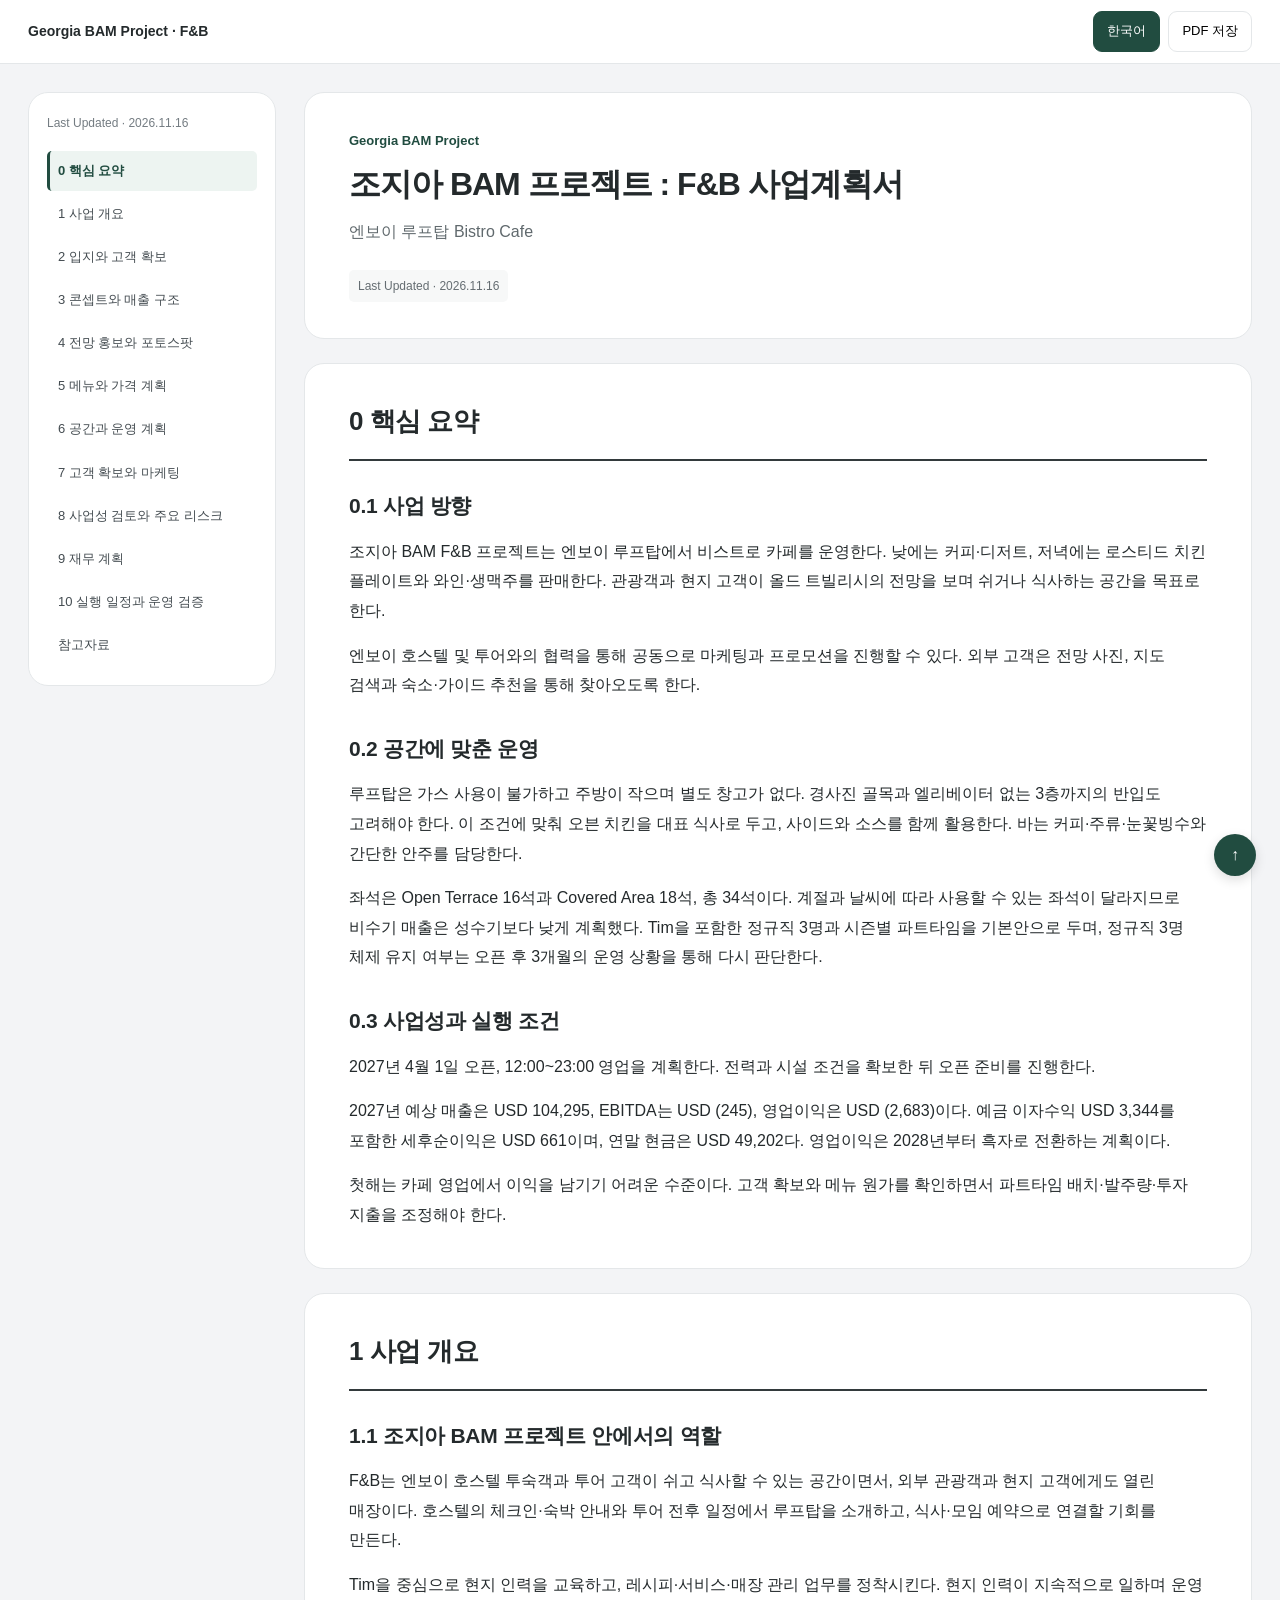
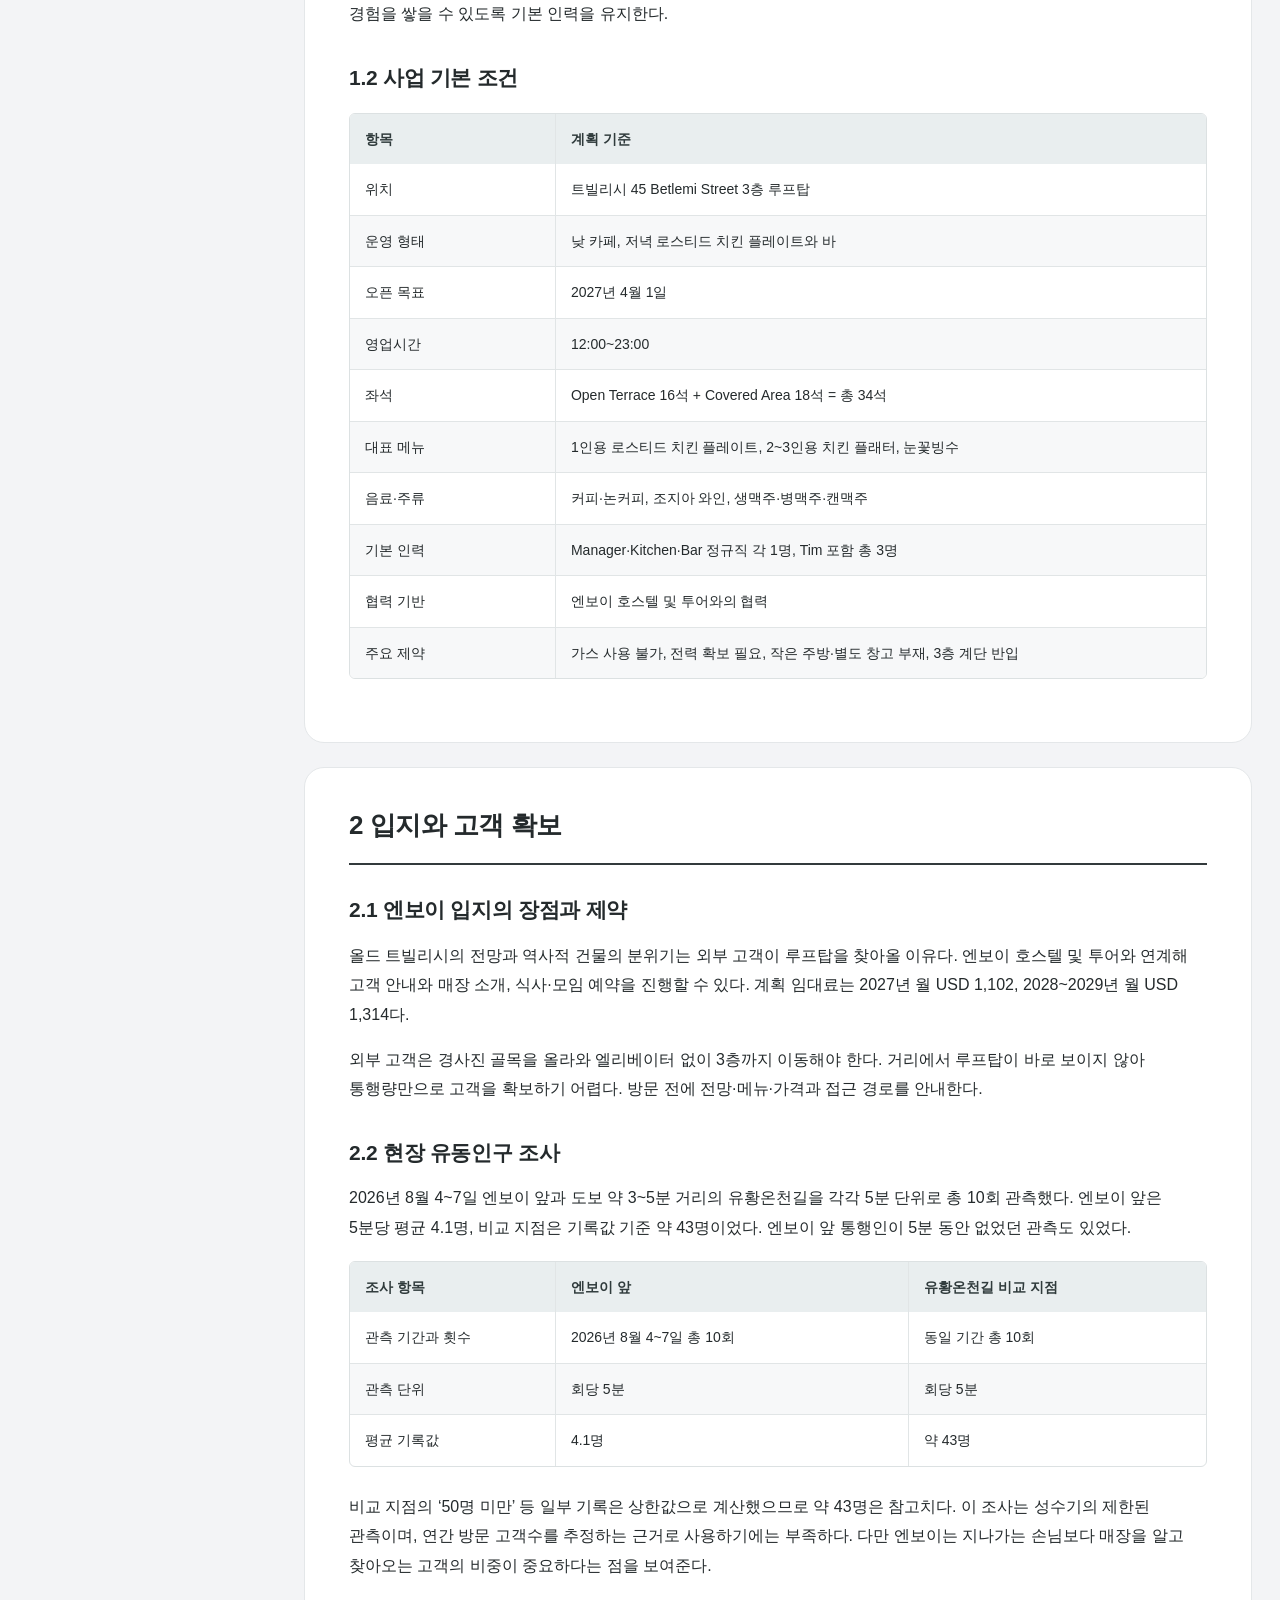
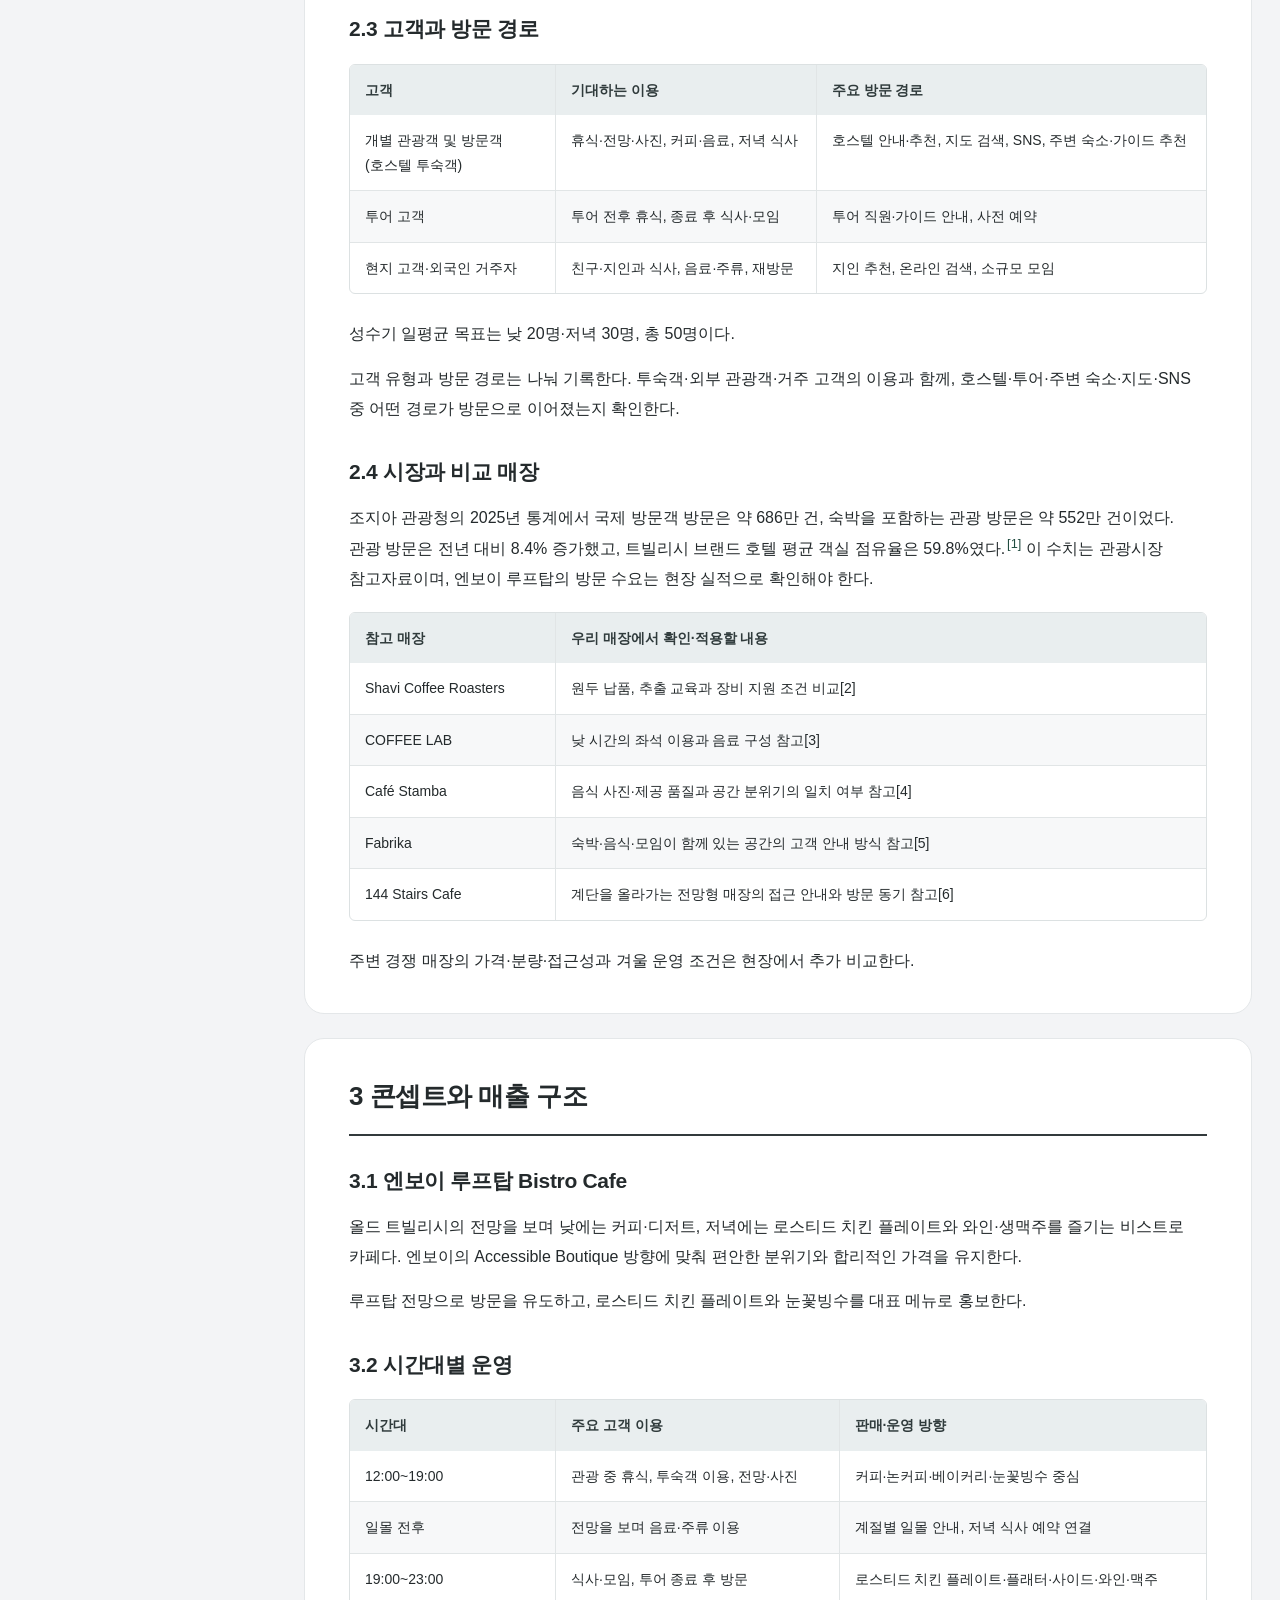
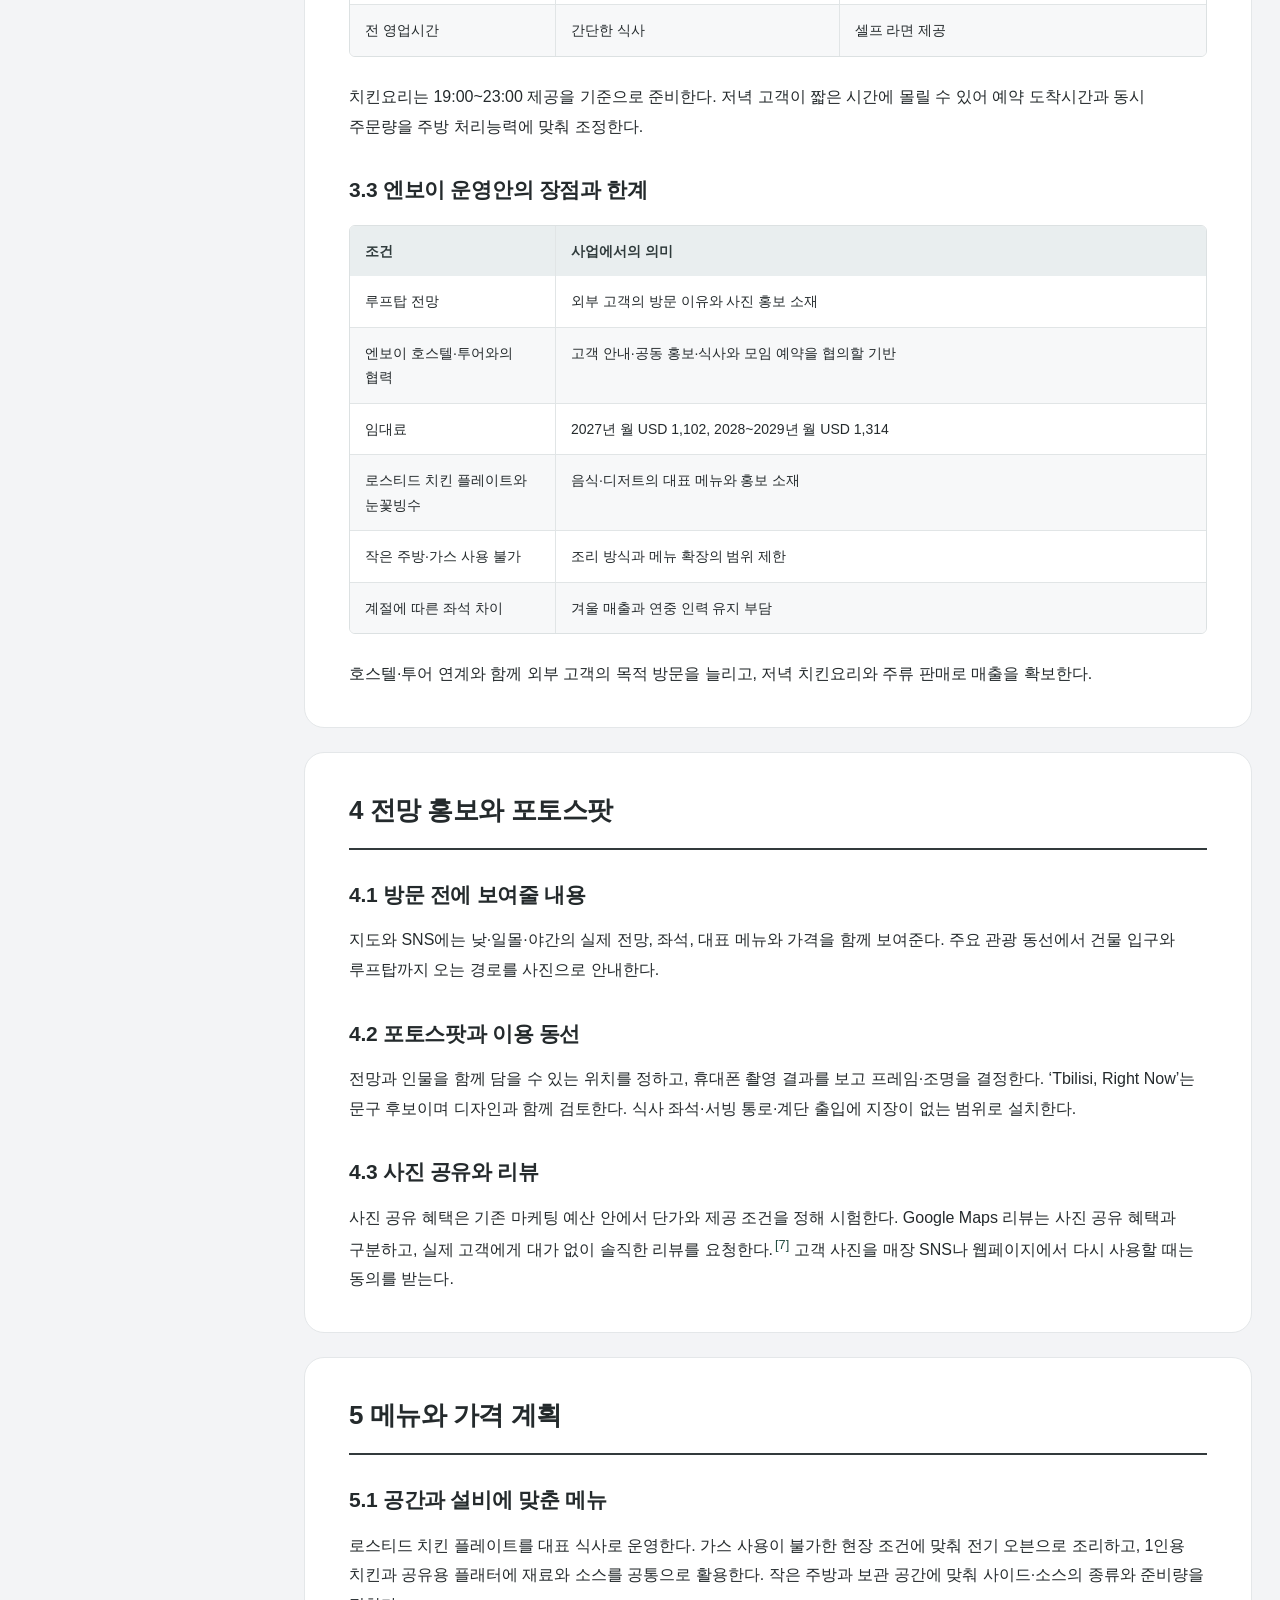
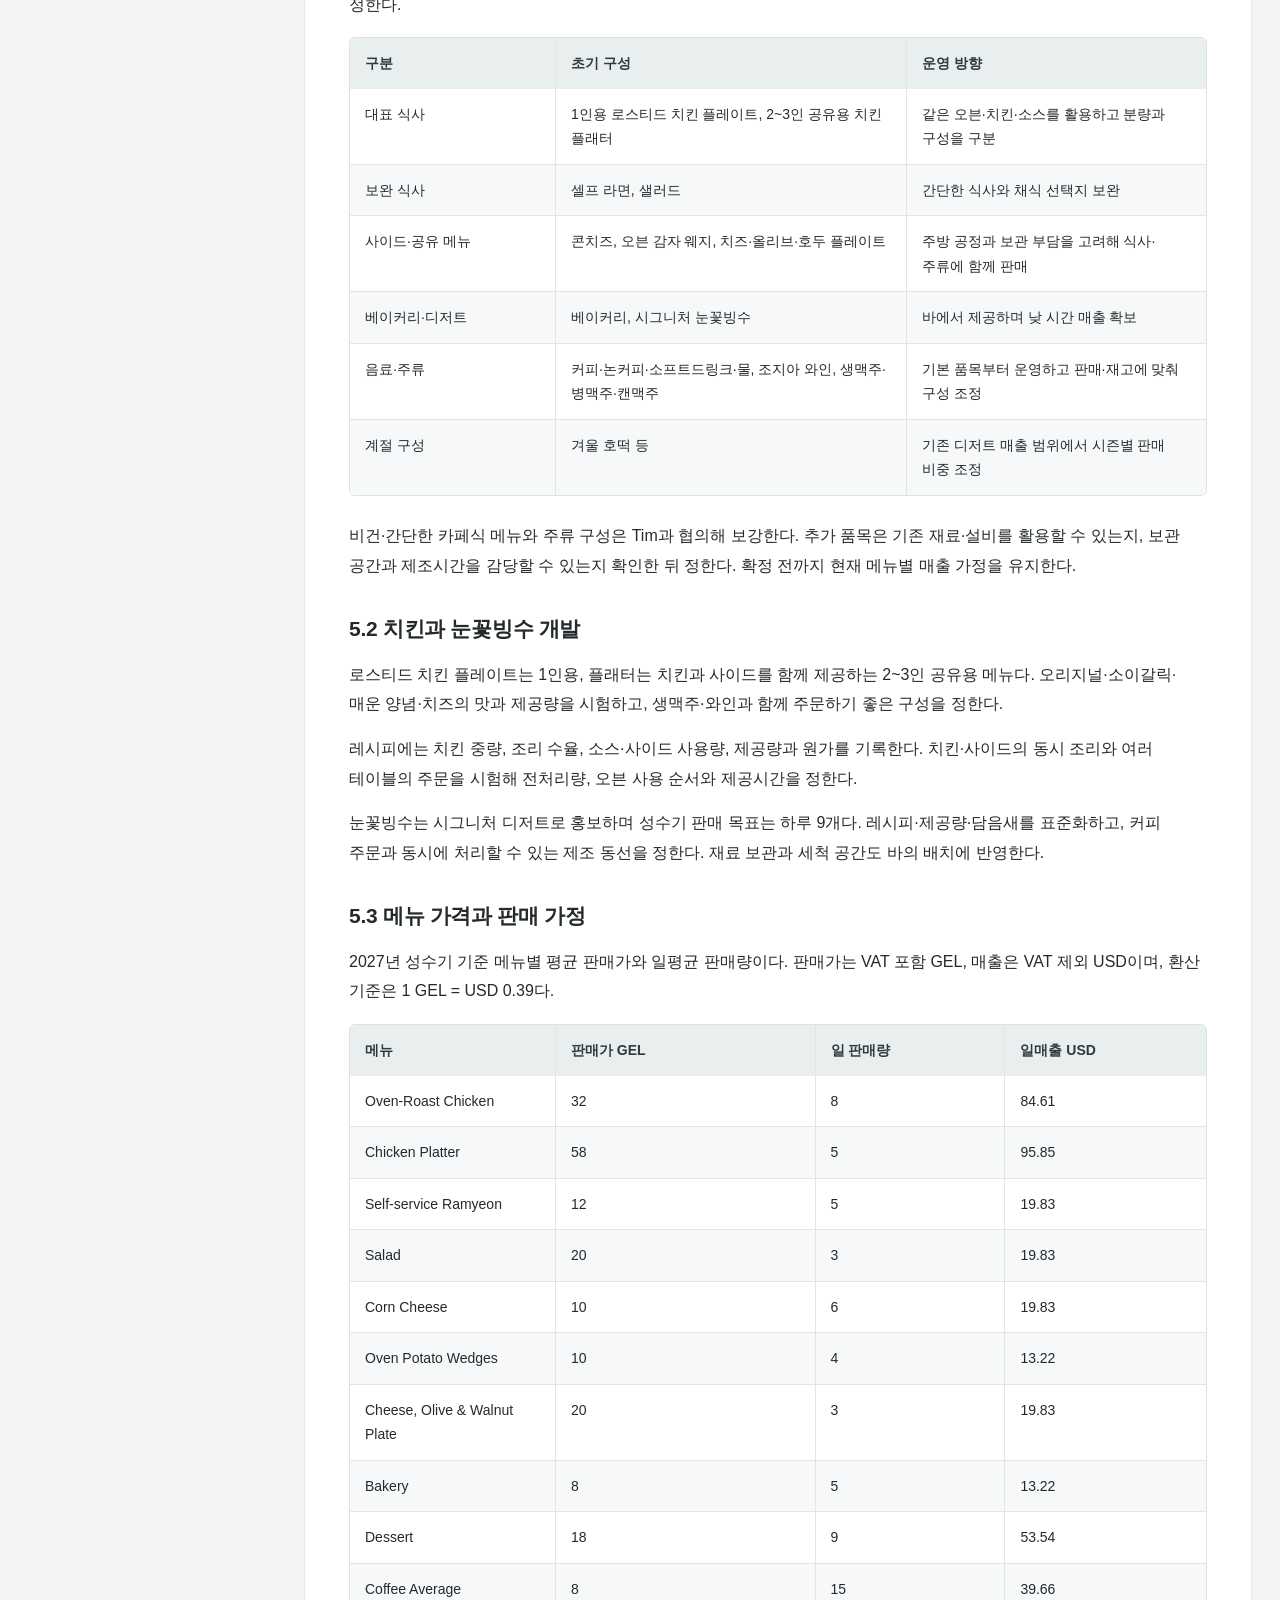
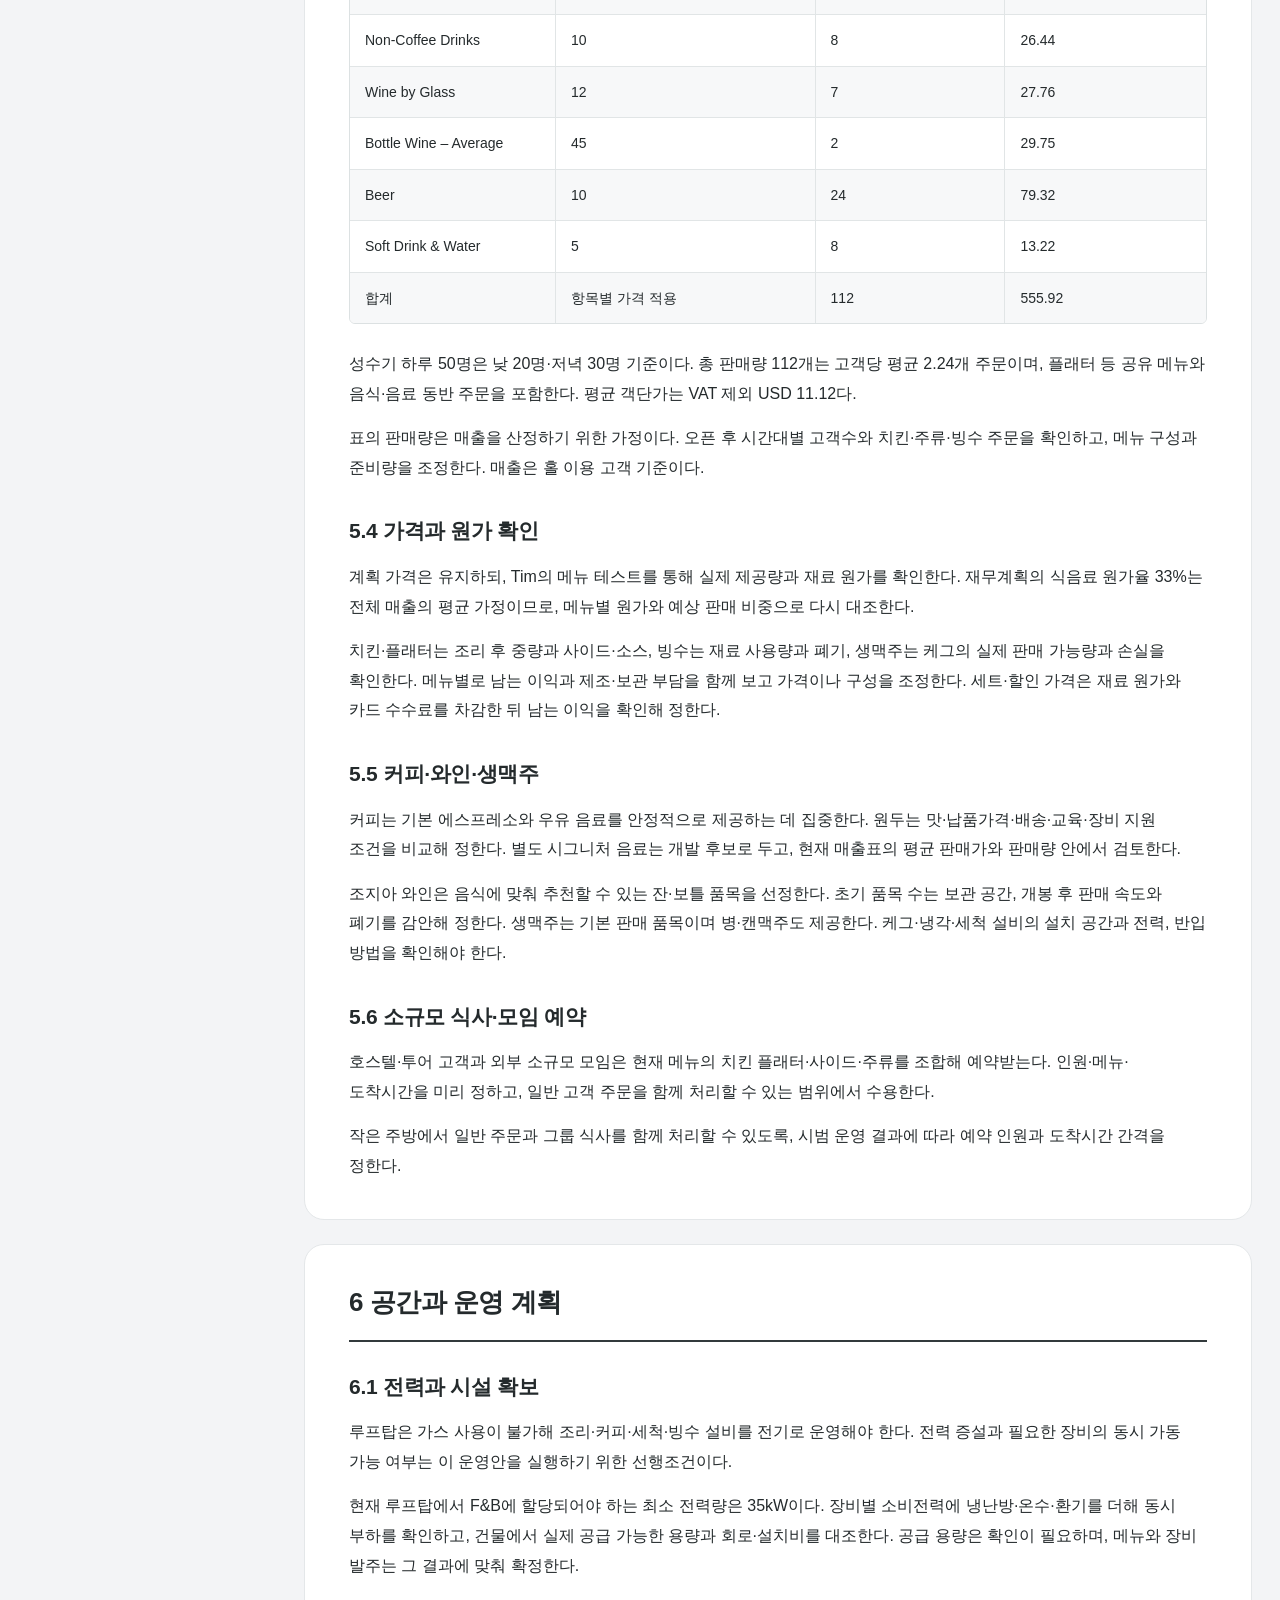
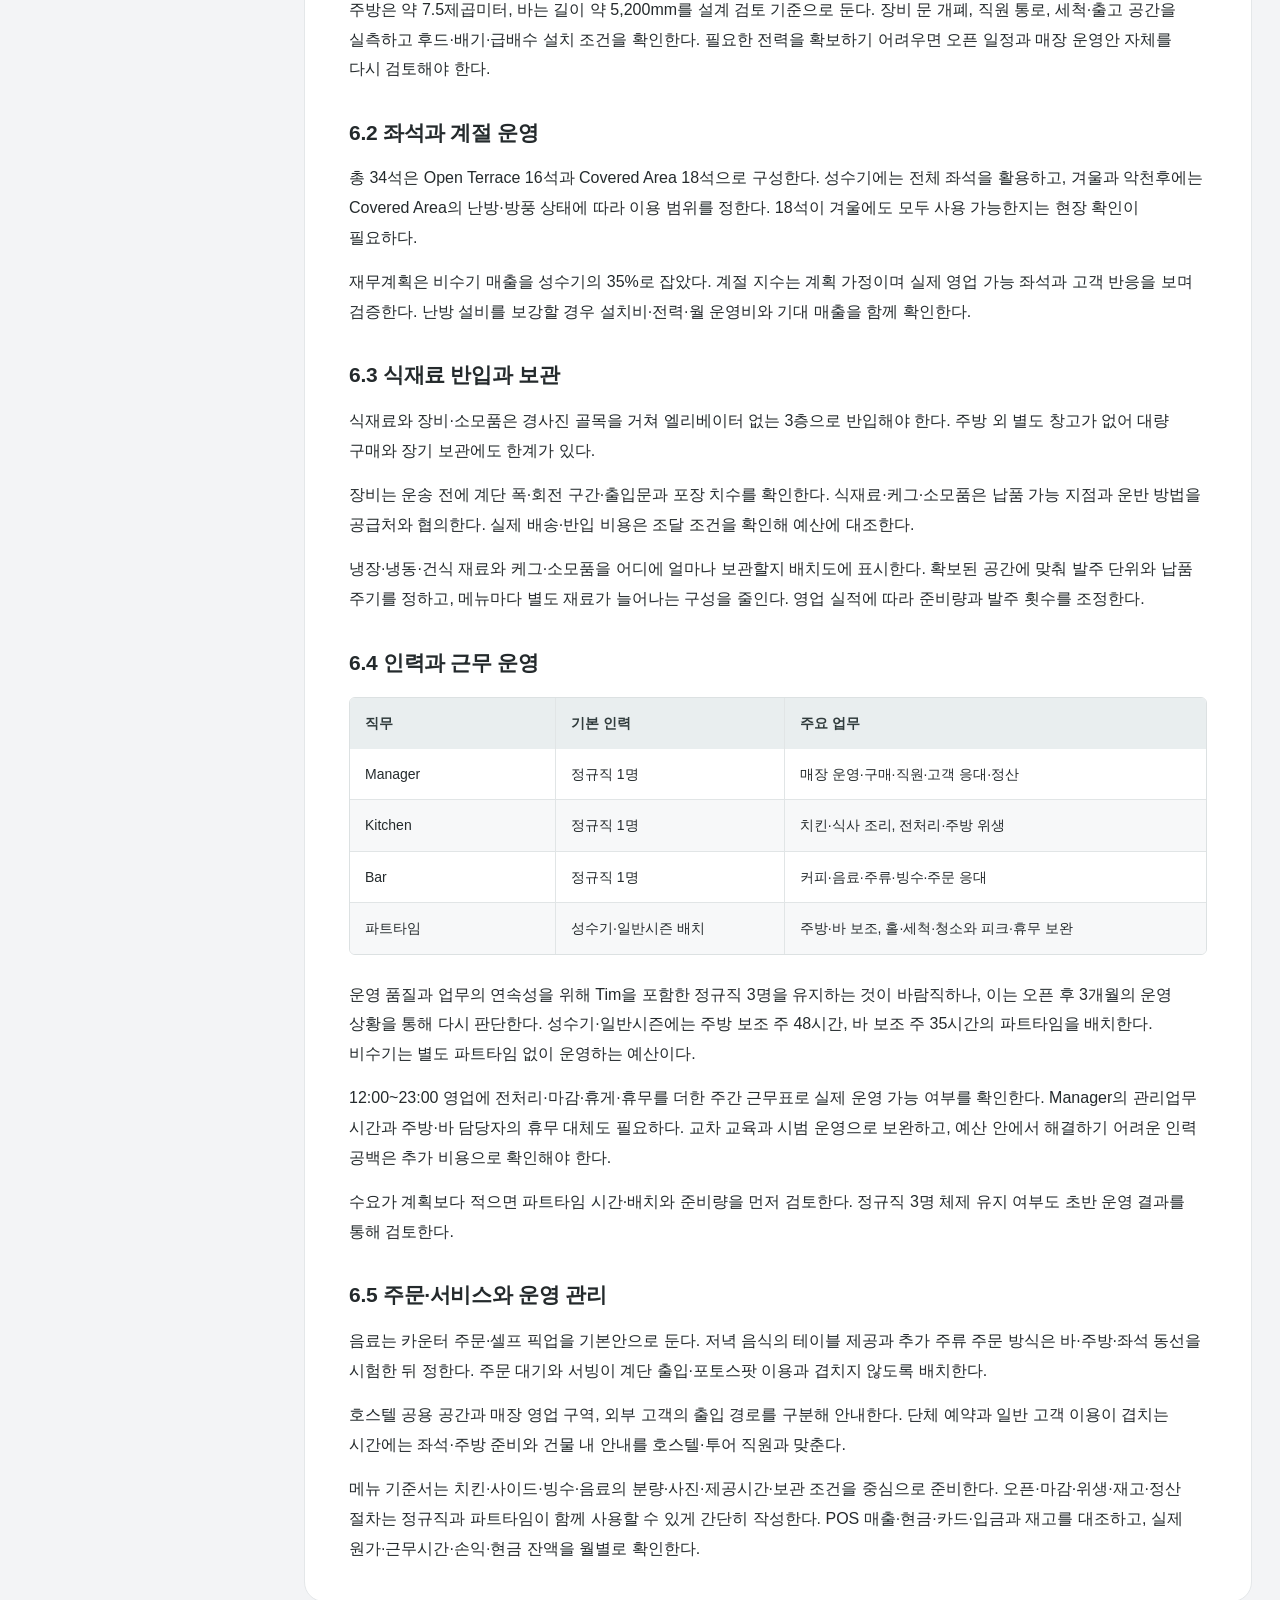
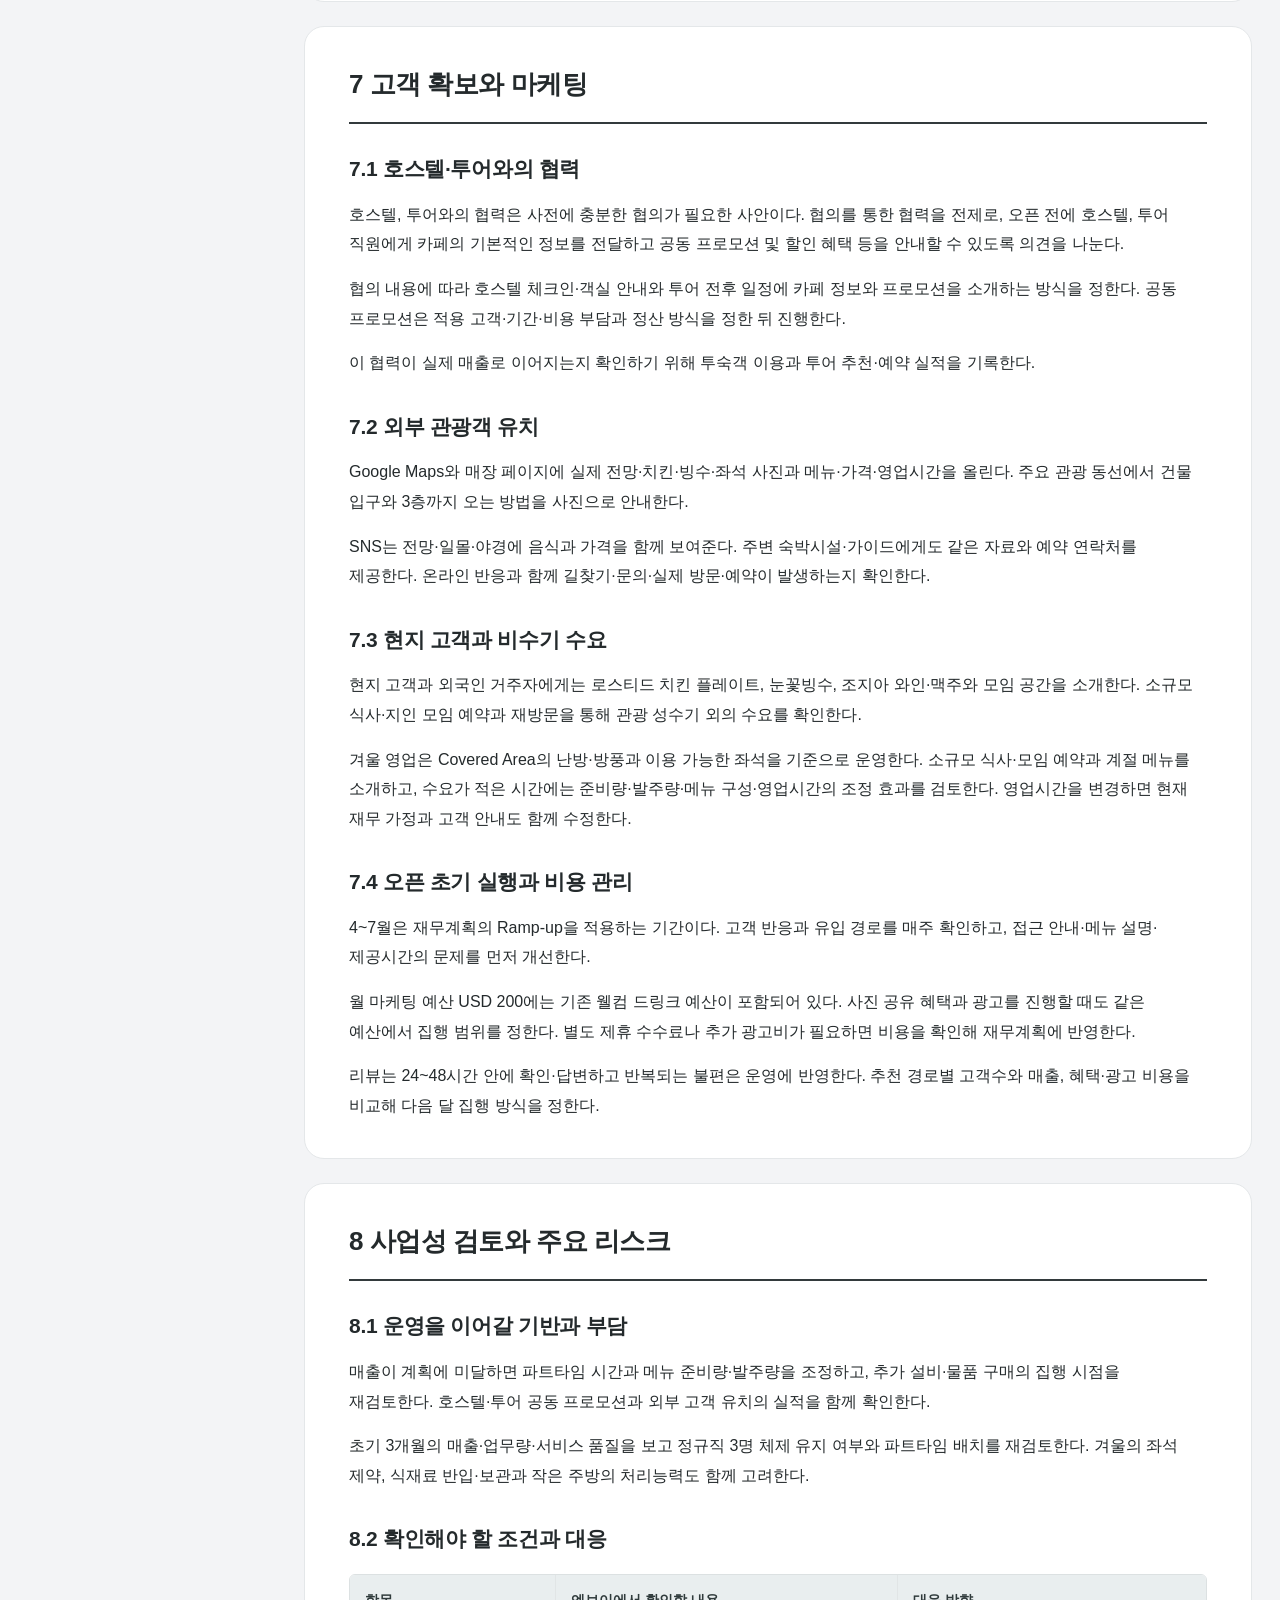
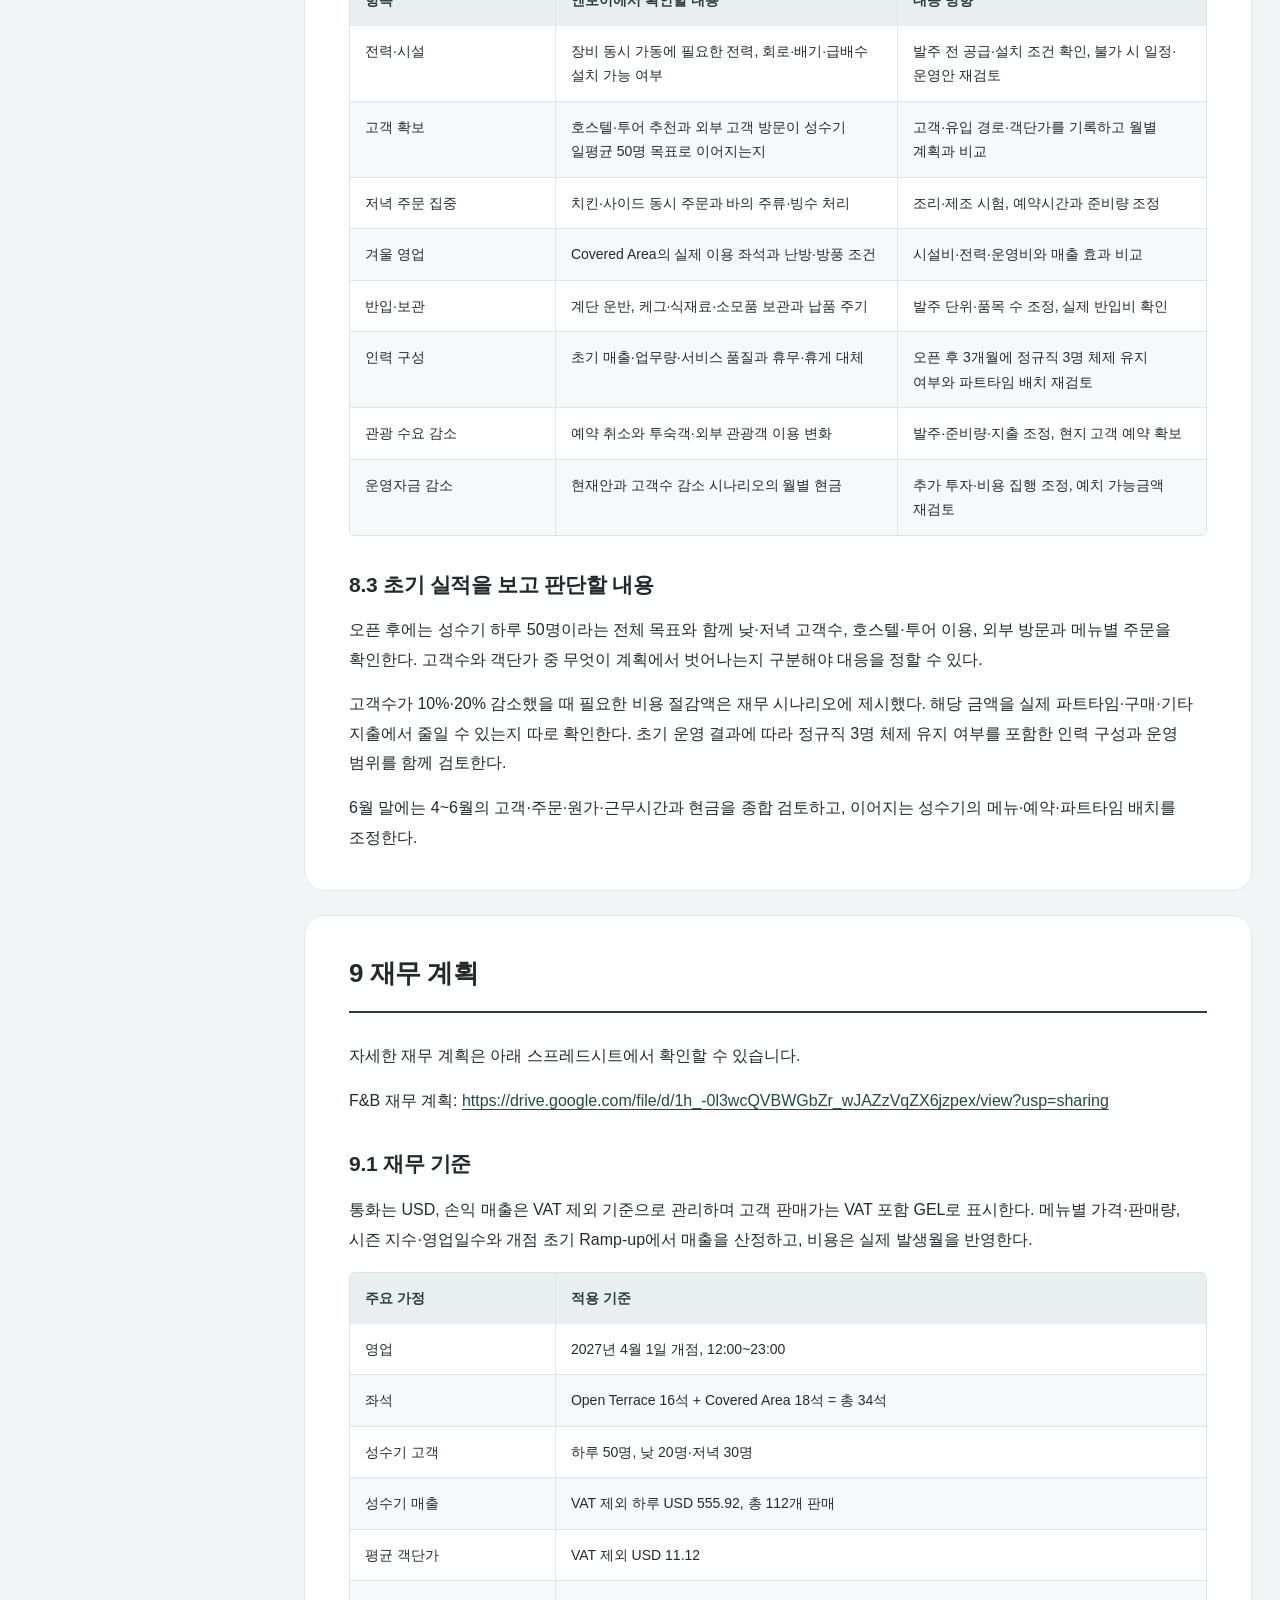
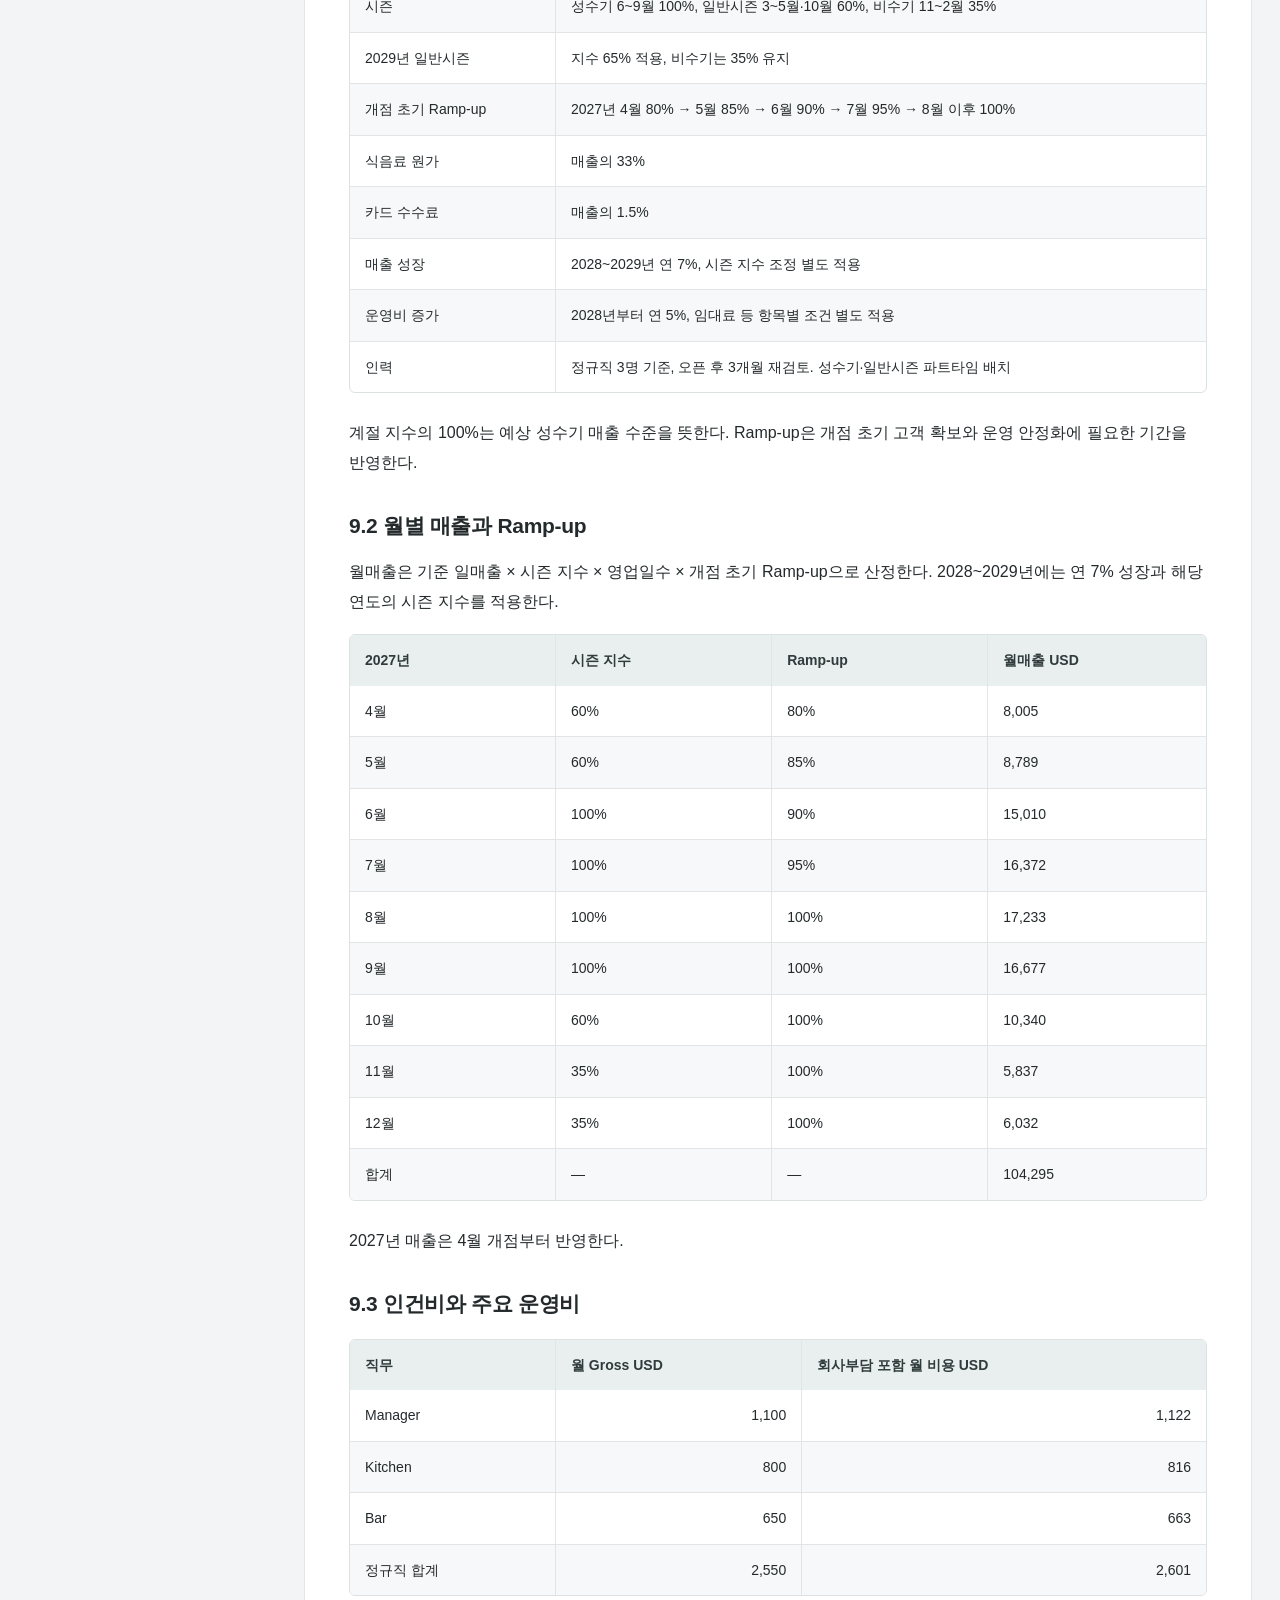
==== commit 1917b08d: "Set displayed last updated date to 16 November 2026" ====
--- a/index.html
+++ b/index.html
@@ -1 +1 @@
-<!doctype html><html lang="ko"><head><meta charset="utf-8"><meta name="viewport" content="width=device-width,initial-scale=1"><meta name="description" content="엔보이 루프탑 Bistro Cafe의 사업 전략, 메뉴, 운영, 마케팅 및 재무 계획. BAM팀과 오너십 내부 검토용."><meta name="robots" content="noindex,nofollow"><title>조지아 BAM 프로젝트 : F&B 사업계획서</title><link rel="stylesheet" href="styles.css"></head><body id="top"><a class="skip" href="#main">본문으로 이동</a><header class="topbar"><a class="brand" href="#top">Georgia BAM Project · F&B</a><div class="actions"><span class="language" lang="ko">한국어</span><button id="print" type="button">PDF 저장</button></div></header><div class="layout"><aside aria-label="사업계획서 목차"><div class="version"><span>Last Updated · 2026.11.18</span></div><details id="toc" open><summary>목차 보기</summary><nav aria-label="장별 이동"><a href="#sec0">0 핵심 요약</a><a href="#sec1">1 사업 개요</a><a href="#sec2">2 입지와 고객 확보</a><a href="#sec3">3 콘셉트와 매출 구조</a><a href="#sec4">4 전망 홍보와 포토스팟</a><a href="#sec5">5 메뉴와 가격 계획</a><a href="#sec6">6 공간과 운영 계획</a><a href="#sec7">7 고객 확보와 마케팅</a><a href="#sec8">8 사업성 검토와 주요 리스크</a><a href="#sec9">9 재무 계획</a><a href="#sec10">10 실행 일정과 운영 검증</a><a href="#references">참고자료</a></nav></details></aside><main id="main"><div class="cover"><div class="eyebrow">Georgia BAM Project</div><h1>조지아 BAM 프로젝트 :<br class="mobile-break"> F&B 사업계획서</h1><div class="subtitle">엔보이 루프탑 Bistro Cafe</div><div class="badges"><span>Last Updated · 2026.11.18</span></div></div><section id="sec0" aria-labelledby="heading-sec0"><h2 id="heading-sec0">0 핵심 요약</h2><h3 id="sub-0.1">0.1 사업 방향</h3><p>조지아 BAM F&amp;B 프로젝트는 엔보이 루프탑에서 비스트로 카페를 운영한다. 낮에는 커피·디저트, 저녁에는 로스티드 치킨 플레이트와 와인·생맥주를 판매한다. 관광객과 현지 고객이 올드 트빌리시의 전망을 보며 쉬거나 식사하는 공간을 목표로 한다.</p><p>엔보이 호스텔 및 투어와의 협력을 통해 공동으로 마케팅과 프로모션을 진행할 수 있다. 외부 고객은 전망 사진, 지도 검색과 숙소·가이드 추천을 통해 찾아오도록 한다.</p><h3 id="sub-0.2">0.2 공간에 맞춘 운영</h3><p>루프탑은 가스 사용이 불가하고 주방이 작으며 별도 창고가 없다. 경사진 골목과 엘리베이터 없는 3층까지의 반입도 고려해야 한다. 이 조건에 맞춰 오븐 치킨을 대표 식사로 두고, 사이드와 소스를 함께 활용한다. 바는 커피·주류·눈꽃빙수와 간단한 안주를 담당한다.</p><p>좌석은 Open Terrace 16석과 Covered Area 18석, 총 34석이다. 계절과 날씨에 따라 사용할 수 있는 좌석이 달라지므로 비수기 매출은 성수기보다 낮게 계획했다. Tim을 포함한 정규직 3명과 시즌별 파트타임을 기본안으로 두며, 정규직 3명 체제 유지 여부는 오픈 후 3개월의 운영 상황을 통해 다시 판단한다.</p><h3 id="sub-0.3">0.3 사업성과 실행 조건</h3><p>2027년 4월 1일 오픈, 12:00~23:00 영업을 계획한다. 전력과 시설 조건을 확보한 뒤 오픈 준비를 진행한다.</p><p>2027년 예상 매출은 USD 104,295, EBITDA는 USD (245), 영업이익은 USD (2,683)이다. 예금 이자수익 USD 3,344를 포함한 세후순이익은 USD 661이며, 연말 현금은 USD 49,202다. 영업이익은 2028년부터 흑자로 전환하는 계획이다.</p><p>첫해는 카페 영업에서 이익을 남기기 어려운 수준이다. 고객 확보와 메뉴 원가를 확인하면서 파트타임 배치·발주량·투자 지출을 조정해야 한다.</p></section><section id="sec1" aria-labelledby="heading-sec1"><h2 id="heading-sec1">1 사업 개요</h2><h3 id="sub-1.1">1.1 조지아 BAM 프로젝트 안에서의 역할</h3><p>F&amp;B는 엔보이 호스텔 투숙객과 투어 고객이 쉬고 식사할 수 있는 공간이면서, 외부 관광객과 현지 고객에게도 열린 매장이다. 호스텔의 체크인·숙박 안내와 투어 전후 일정에서 루프탑을 소개하고, 식사·모임 예약으로 연결할 기회를 만든다.</p><p>Tim을 중심으로 현지 인력을 교육하고, 레시피·서비스·매장 관리 업무를 정착시킨다. 현지 인력이 지속적으로 일하며 운영 경험을 쌓을 수 있도록 기본 인력을 유지한다.</p><h3 id="sub-1.2">1.2 사업 기본 조건</h3><div class="table-wrap" tabindex="0" role="region" aria-label="1 사업 개요 표"><table><thead><tr><th scope="col">항목</th><th scope="col">계획 기준</th></tr></thead><tbody><tr><th scope="row">위치</th><td>트빌리시 45 Betlemi Street 3층 루프탑</td></tr><tr><th scope="row">운영 형태</th><td>낮 카페, 저녁 로스티드 치킨 플레이트와 바</td></tr><tr><th scope="row">오픈 목표</th><td>2027년 4월 1일</td></tr><tr><th scope="row">영업시간</th><td>12:00~23:00</td></tr><tr><th scope="row">좌석</th><td>Open Terrace 16석 + Covered Area 18석 = 총 34석</td></tr><tr><th scope="row">대표 메뉴</th><td>1인용 로스티드 치킨 플레이트, 2~3인용 치킨 플래터, 눈꽃빙수</td></tr><tr><th scope="row">음료·주류</th><td>커피·논커피, 조지아 와인, 생맥주·병맥주·캔맥주</td></tr><tr><th scope="row">기본 인력</th><td>Manager·Kitchen·Bar 정규직 각 1명, Tim 포함 총 3명</td></tr><tr><th scope="row">협력 기반</th><td>엔보이 호스텔 및 투어와의 협력</td></tr><tr><th scope="row">주요 제약</th><td>가스 사용 불가, 전력 확보 필요, 작은 주방·별도 창고 부재, 3층 계단 반입</td></tr></tbody></table></div></section><section id="sec2" aria-labelledby="heading-sec2"><h2 id="heading-sec2">2 입지와 고객 확보</h2><h3 id="sub-2.1">2.1 엔보이 입지의 장점과 제약</h3><p>올드 트빌리시의 전망과 역사적 건물의 분위기는 외부 고객이 루프탑을 찾아올 이유다. 엔보이 호스텔 및 투어와 연계해 고객 안내와 매장 소개, 식사·모임 예약을 진행할 수 있다. 계획 임대료는 2027년 월 USD 1,102, 2028~2029년 월 USD 1,314다.</p><p>외부 고객은 경사진 골목을 올라와 엘리베이터 없이 3층까지 이동해야 한다. 거리에서 루프탑이 바로 보이지 않아 통행량만으로 고객을 확보하기 어렵다. 방문 전에 전망·메뉴·가격과 접근 경로를 안내한다.</p><h3 id="sub-2.2">2.2 현장 유동인구 조사</h3><p>2026년 8월 4~7일 엔보이 앞과 도보 약 3~5분 거리의 유황온천길을 각각 5분 단위로 총 10회 관측했다. 엔보이 앞은 5분당 평균 4.1명, 비교 지점은 기록값 기준 약 43명이었다. 엔보이 앞 통행인이 5분 동안 없었던 관측도 있었다.</p><div class="table-wrap" tabindex="0" role="region" aria-label="2 입지와 고객 확보 표"><table><thead><tr><th scope="col">조사 항목</th><th scope="col">엔보이 앞</th><th scope="col">유황온천길 비교 지점</th></tr></thead><tbody><tr><th scope="row">관측 기간과 횟수</th><td>2026년 8월 4~7일 총 10회</td><td>동일 기간 총 10회</td></tr><tr><th scope="row">관측 단위</th><td>회당 5분</td><td>회당 5분</td></tr><tr><th scope="row">평균 기록값</th><td>4.1명</td><td>약 43명</td></tr></tbody></table></div><p>비교 지점의 ‘50명 미만’ 등 일부 기록은 상한값으로 계산했으므로 약 43명은 참고치다. 이 조사는 성수기의 제한된 관측이며, 연간 방문 고객수를 추정하는 근거로 사용하기에는 부족하다. 다만 엔보이는 지나가는 손님보다 매장을 알고 찾아오는 고객의 비중이 중요하다는 점을 보여준다.</p><h3 id="sub-2.3">2.3 고객과 방문 경로</h3><div class="table-wrap" tabindex="0" role="region" aria-label="2 입지와 고객 확보 표"><table><thead><tr><th scope="col">고객</th><th scope="col">기대하는 이용</th><th scope="col">주요 방문 경로</th></tr></thead><tbody><tr><th scope="row">개별 관광객 및 방문객(호스텔 투숙객)</th><td>휴식·전망·사진, 커피·음료, 저녁 식사</td><td>호스텔 안내·추천, 지도 검색, SNS, 주변 숙소·가이드 추천</td></tr><tr><th scope="row">투어 고객</th><td>투어 전후 휴식, 종료 후 식사·모임</td><td>투어 직원·가이드 안내, 사전 예약</td></tr><tr><th scope="row">현지 고객·외국인 거주자</th><td>친구·지인과 식사, 음료·주류, 재방문</td><td>지인 추천, 온라인 검색, 소규모 모임</td></tr></tbody></table></div><p>성수기 일평균 목표는 낮 20명·저녁 30명, 총 50명이다.</p><p>고객 유형과 방문 경로는 나눠 기록한다. 투숙객·외부 관광객·거주 고객의 이용과 함께, 호스텔·투어·주변 숙소·지도·SNS 중 어떤 경로가 방문으로 이어졌는지 확인한다.</p><h3 id="sub-2.4">2.4 시장과 비교 매장</h3><p>조지아 관광청의 2025년 통계에서 국제 방문객 방문은 약 686만 건, 숙박을 포함하는 관광 방문은 약 552만 건이었다. 관광 방문은 전년 대비 8.4% 증가했고, 트빌리시 브랜드 호텔 평균 객실 점유율은 59.8%였다.<a class="citation" href="#ref-1">[1]</a> 이 수치는 관광시장 참고자료이며, 엔보이 루프탑의 방문 수요는 현장 실적으로 확인해야 한다.</p><div class="table-wrap" tabindex="0" role="region" aria-label="2 입지와 고객 확보 표"><table><thead><tr><th scope="col">참고 매장</th><th scope="col">우리 매장에서 확인·적용할 내용</th></tr></thead><tbody><tr><th scope="row">Shavi Coffee Roasters</th><td>원두 납품, 추출 교육과 장비 지원 조건 비교[2]</td></tr><tr><th scope="row">COFFEE LAB</th><td>낮 시간의 좌석 이용과 음료 구성 참고[3]</td></tr><tr><th scope="row">Café Stamba</th><td>음식 사진·제공 품질과 공간 분위기의 일치 여부 참고[4]</td></tr><tr><th scope="row">Fabrika</th><td>숙박·음식·모임이 함께 있는 공간의 고객 안내 방식 참고[5]</td></tr><tr><th scope="row">144 Stairs Cafe</th><td>계단을 올라가는 전망형 매장의 접근 안내와 방문 동기 참고[6]</td></tr></tbody></table></div><p>주변 경쟁 매장의 가격·분량·접근성과 겨울 운영 조건은 현장에서 추가 비교한다.</p></section><section id="sec3" aria-labelledby="heading-sec3"><h2 id="heading-sec3">3 콘셉트와 매출 구조</h2><h3 id="sub-3.1">3.1 엔보이 루프탑 Bistro Cafe</h3><p>올드 트빌리시의 전망을 보며 낮에는 커피·디저트, 저녁에는 로스티드 치킨 플레이트와 와인·생맥주를 즐기는 비스트로 카페다. 엔보이의 Accessible Boutique 방향에 맞춰 편안한 분위기와 합리적인 가격을 유지한다.</p><p>루프탑 전망으로 방문을 유도하고, 로스티드 치킨 플레이트와 눈꽃빙수를 대표 메뉴로 홍보한다.</p><h3 id="sub-3.2">3.2 시간대별 운영</h3><div class="table-wrap" tabindex="0" role="region" aria-label="3 콘셉트와 매출 구조 표"><table><thead><tr><th scope="col">시간대</th><th scope="col">주요 고객 이용</th><th scope="col">판매·운영 방향</th></tr></thead><tbody><tr><th scope="row">12:00~19:00</th><td>관광 중 휴식, 투숙객 이용, 전망·사진</td><td>커피·논커피·베이커리·눈꽃빙수 중심</td></tr><tr><th scope="row">일몰 전후</th><td>전망을 보며 음료·주류 이용</td><td>계절별 일몰 안내, 저녁 식사 예약 연결</td></tr><tr><th scope="row">19:00~23:00</th><td>식사·모임, 투어 종료 후 방문</td><td>로스티드 치킨 플레이트·플래터·사이드·와인·맥주</td></tr><tr><th scope="row">전 영업시간</th><td>간단한 식사</td><td>셀프 라면 제공</td></tr></tbody></table></div><p>치킨요리는 19:00~23:00 제공을 기준으로 준비한다. 저녁 고객이 짧은 시간에 몰릴 수 있어 예약 도착시간과 동시 주문량을 주방 처리능력에 맞춰 조정한다.</p><h3 id="sub-3.3">3.3 엔보이 운영안의 장점과 한계</h3><div class="table-wrap" tabindex="0" role="region" aria-label="3 콘셉트와 매출 구조 표"><table><thead><tr><th scope="col">조건</th><th scope="col">사업에서의 의미</th></tr></thead><tbody><tr><th scope="row">루프탑 전망</th><td>외부 고객의 방문 이유와 사진 홍보 소재</td></tr><tr><th scope="row">엔보이 호스텔·투어와의 협력</th><td>고객 안내·공동 홍보·식사와 모임 예약을 협의할 기반</td></tr><tr><th scope="row">임대료</th><td>2027년 월 USD 1,102, 2028~2029년 월 USD 1,314</td></tr><tr><th scope="row">로스티드 치킨 플레이트와 눈꽃빙수</th><td>음식·디저트의 대표 메뉴와 홍보 소재</td></tr><tr><th scope="row">작은 주방·가스 사용 불가</th><td>조리 방식과 메뉴 확장의 범위 제한</td></tr><tr><th scope="row">계절에 따른 좌석 차이</th><td>겨울 매출과 연중 인력 유지 부담</td></tr></tbody></table></div><p>호스텔·투어 연계와 함께 외부 고객의 목적 방문을 늘리고, 저녁 치킨요리와 주류 판매로 매출을 확보한다.</p></section><section id="sec4" aria-labelledby="heading-sec4"><h2 id="heading-sec4">4 전망 홍보와 포토스팟</h2><h3 id="sub-4.1">4.1 방문 전에 보여줄 내용</h3><p>지도와 SNS에는 낮·일몰·야간의 실제 전망, 좌석, 대표 메뉴와 가격을 함께 보여준다. 주요 관광 동선에서 건물 입구와 루프탑까지 오는 경로를 사진으로 안내한다.</p><h3 id="sub-4.2">4.2 포토스팟과 이용 동선</h3><p>전망과 인물을 함께 담을 수 있는 위치를 정하고, 휴대폰 촬영 결과를 보고 프레임·조명을 결정한다. ‘Tbilisi, Right Now’는 문구 후보이며 디자인과 함께 검토한다. 식사 좌석·서빙 통로·계단 출입에 지장이 없는 범위로 설치한다.</p><h3 id="sub-4.3">4.3 사진 공유와 리뷰</h3><p>사진 공유 혜택은 기존 마케팅 예산 안에서 단가와 제공 조건을 정해 시험한다. Google Maps 리뷰는 사진 공유 혜택과 구분하고, 실제 고객에게 대가 없이 솔직한 리뷰를 요청한다.<a class="citation" href="#ref-7">[7]</a> 고객 사진을 매장 SNS나 웹페이지에서 다시 사용할 때는 동의를 받는다.</p></section><section id="sec5" aria-labelledby="heading-sec5"><h2 id="heading-sec5">5 메뉴와 가격 계획</h2><h3 id="sub-5.1">5.1 공간과 설비에 맞춘 메뉴</h3><p>로스티드 치킨 플레이트를 대표 식사로 운영한다. 가스 사용이 불가한 현장 조건에 맞춰 전기 오븐으로 조리하고, 1인용 치킨과 공유용 플래터에 재료와 소스를 공통으로 활용한다. 작은 주방과 보관 공간에 맞춰 사이드·소스의 종류와 준비량을 정한다.</p><div class="table-wrap" tabindex="0" role="region" aria-label="5 메뉴와 가격 계획 표"><table><thead><tr><th scope="col">구분</th><th scope="col">초기 구성</th><th scope="col">운영 방향</th></tr></thead><tbody><tr><th scope="row">대표 식사</th><td>1인용 로스티드 치킨 플레이트, 2~3인 공유용 치킨 플래터</td><td>같은 오븐·치킨·소스를 활용하고 분량과 구성을 구분</td></tr><tr><th scope="row">보완 식사</th><td>셀프 라면, 샐러드</td><td>간단한 식사와 채식 선택지 보완</td></tr><tr><th scope="row">사이드·공유 메뉴</th><td>콘치즈, 오븐 감자 웨지, 치즈·올리브·호두 플레이트</td><td>주방 공정과 보관 부담을 고려해 식사·주류에 함께 판매</td></tr><tr><th scope="row">베이커리·디저트</th><td>베이커리, 시그니처 눈꽃빙수</td><td>바에서 제공하며 낮 시간 매출 확보</td></tr><tr><th scope="row">음료·주류</th><td>커피·논커피·소프트드링크·물, 조지아 와인, 생맥주·병맥주·캔맥주</td><td>기본 품목부터 운영하고 판매·재고에 맞춰 구성 조정</td></tr><tr><th scope="row">계절 구성</th><td>겨울 호떡 등</td><td>기존 디저트 매출 범위에서 시즌별 판매 비중 조정</td></tr></tbody></table></div><p>비건·간단한 카페식 메뉴와 주류 구성은 Tim과 협의해 보강한다. 추가 품목은 기존 재료·설비를 활용할 수 있는지, 보관 공간과 제조시간을 감당할 수 있는지 확인한 뒤 정한다. 확정 전까지 현재 메뉴별 매출 가정을 유지한다.</p><h3 id="sub-5.2">5.2 치킨과 눈꽃빙수 개발</h3><p>로스티드 치킨 플레이트는 1인용, 플래터는 치킨과 사이드를 함께 제공하는 2~3인 공유용 메뉴다. 오리지널·소이갈릭·매운 양념·치즈의 맛과 제공량을 시험하고, 생맥주·와인과 함께 주문하기 좋은 구성을 정한다.</p><p>레시피에는 치킨 중량, 조리 수율, 소스·사이드 사용량, 제공량과 원가를 기록한다. 치킨·사이드의 동시 조리와 여러 테이블의 주문을 시험해 전처리량, 오븐 사용 순서와 제공시간을 정한다.</p><p>눈꽃빙수는 시그니처 디저트로 홍보하며 성수기 판매 목표는 하루 9개다. 레시피·제공량·담음새를 표준화하고, 커피 주문과 동시에 처리할 수 있는 제조 동선을 정한다. 재료 보관과 세척 공간도 바의 배치에 반영한다.</p><h3 id="sub-5.3">5.3 메뉴 가격과 판매 가정</h3><p>2027년 성수기 기준 메뉴별 평균 판매가와 일평균 판매량이다. 판매가는 VAT 포함 GEL, 매출은 VAT 제외 USD이며, 환산 기준은 1 GEL = USD 0.39다.</p><div class="table-wrap" tabindex="0" role="region" aria-label="5 메뉴와 가격 계획 표"><table><thead><tr><th scope="col">메뉴</th><th scope="col">판매가 GEL</th><th scope="col">일 판매량</th><th scope="col">일매출 USD</th></tr></thead><tbody><tr><th scope="row">Oven-Roast Chicken</th><td>32</td><td>8</td><td>84.61</td></tr><tr><th scope="row">Chicken Platter</th><td>58</td><td>5</td><td>95.85</td></tr><tr><th scope="row">Self-service Ramyeon</th><td>12</td><td>5</td><td>19.83</td></tr><tr><th scope="row">Salad</th><td>20</td><td>3</td><td>19.83</td></tr><tr><th scope="row">Corn Cheese</th><td>10</td><td>6</td><td>19.83</td></tr><tr><th scope="row">Oven Potato Wedges</th><td>10</td><td>4</td><td>13.22</td></tr><tr><th scope="row">Cheese, Olive &amp; Walnut Plate</th><td>20</td><td>3</td><td>19.83</td></tr><tr><th scope="row">Bakery</th><td>8</td><td>5</td><td>13.22</td></tr><tr><th scope="row">Dessert</th><td>18</td><td>9</td><td>53.54</td></tr><tr><th scope="row">Coffee Average</th><td>8</td><td>15</td><td>39.66</td></tr><tr><th scope="row">Non-Coffee Drinks</th><td>10</td><td>8</td><td>26.44</td></tr><tr><th scope="row">Wine by Glass</th><td>12</td><td>7</td><td>27.76</td></tr><tr><th scope="row">Bottle Wine – Average</th><td>45</td><td>2</td><td>29.75</td></tr><tr><th scope="row">Beer</th><td>10</td><td>24</td><td>79.32</td></tr><tr><th scope="row">Soft Drink &amp; Water</th><td>5</td><td>8</td><td>13.22</td></tr><tr><th scope="row">합계</th><td>항목별 가격 적용</td><td>112</td><td>555.92</td></tr></tbody></table></div><p>성수기 하루 50명은 낮 20명·저녁 30명 기준이다. 총 판매량 112개는 고객당 평균 2.24개 주문이며, 플래터 등 공유 메뉴와 음식·음료 동반 주문을 포함한다. 평균 객단가는 VAT 제외 USD 11.12다.</p><p>표의 판매량은 매출을 산정하기 위한 가정이다. 오픈 후 시간대별 고객수와 치킨·주류·빙수 주문을 확인하고, 메뉴 구성과 준비량을 조정한다. 매출은 홀 이용 고객 기준이다.</p><h3 id="sub-5.4">5.4 가격과 원가 확인</h3><p>계획 가격은 유지하되, Tim의 메뉴 테스트를 통해 실제 제공량과 재료 원가를 확인한다. 재무계획의 식음료 원가율 33%는 전체 매출의 평균 가정이므로, 메뉴별 원가와 예상 판매 비중으로 다시 대조한다.</p><p>치킨·플래터는 조리 후 중량과 사이드·소스, 빙수는 재료 사용량과 폐기, 생맥주는 케그의 실제 판매 가능량과 손실을 확인한다. 메뉴별로 남는 이익과 제조·보관 부담을 함께 보고 가격이나 구성을 조정한다. 세트·할인 가격은 재료 원가와 카드 수수료를 차감한 뒤 남는 이익을 확인해 정한다.</p><h3 id="sub-5.5">5.5 커피·와인·생맥주</h3><p>커피는 기본 에스프레소와 우유 음료를 안정적으로 제공하는 데 집중한다. 원두는 맛·납품가격·배송·교육·장비 지원 조건을 비교해 정한다. 별도 시그니처 음료는 개발 후보로 두고, 현재 매출표의 평균 판매가와 판매량 안에서 검토한다.</p><p>조지아 와인은 음식에 맞춰 추천할 수 있는 잔·보틀 품목을 선정한다. 초기 품목 수는 보관 공간, 개봉 후 판매 속도와 폐기를 감안해 정한다. 생맥주는 기본 판매 품목이며 병·캔맥주도 제공한다. 케그·냉각·세척 설비의 설치 공간과 전력, 반입 방법을 확인해야 한다.</p><h3 id="sub-5.6">5.6 소규모 식사·모임 예약</h3><p>호스텔·투어 고객과 외부 소규모 모임은 현재 메뉴의 치킨 플래터·사이드·주류를 조합해 예약받는다. 인원·메뉴·도착시간을 미리 정하고, 일반 고객 주문을 함께 처리할 수 있는 범위에서 수용한다.</p><p>작은 주방에서 일반 주문과 그룹 식사를 함께 처리할 수 있도록, 시범 운영 결과에 따라 예약 인원과 도착시간 간격을 정한다.</p></section><section id="sec6" aria-labelledby="heading-sec6"><h2 id="heading-sec6">6 공간과 운영 계획</h2><h3 id="sub-6.1">6.1 전력과 시설 확보</h3><p>루프탑은 가스 사용이 불가해 조리·커피·세척·빙수 설비를 전기로 운영해야 한다. 전력 증설과 필요한 장비의 동시 가동 가능 여부는 이 운영안을 실행하기 위한 선행조건이다.</p><p>현재 루프탑에서 F&amp;B에 할당되어야 하는 최소 전력량은 35kW이다. 장비별 소비전력에 냉난방·온수·환기를 더해 동시 부하를 확인하고, 건물에서 실제 공급 가능한 용량과 회로·설치비를 대조한다. 공급 용량은 확인이 필요하며, 메뉴와 장비 발주는 그 결과에 맞춰 확정한다.</p><p>주방은 약 7.5제곱미터, 바는 길이 약 5,200mm를 설계 검토 기준으로 둔다. 장비 문 개폐, 직원 통로, 세척·출고 공간을 실측하고 후드·배기·급배수 설치 조건을 확인한다. 필요한 전력을 확보하기 어려우면 오픈 일정과 매장 운영안 자체를 다시 검토해야 한다.</p><h3 id="sub-6.2">6.2 좌석과 계절 운영</h3><p>총 34석은 Open Terrace 16석과 Covered Area 18석으로 구성한다. 성수기에는 전체 좌석을 활용하고, 겨울과 악천후에는 Covered Area의 난방·방풍 상태에 따라 이용 범위를 정한다. 18석이 겨울에도 모두 사용 가능한지는 현장 확인이 필요하다.</p><p>재무계획은 비수기 매출을 성수기의 35%로 잡았다. 계절 지수는 계획 가정이며 실제 영업 가능 좌석과 고객 반응을 보며 검증한다. 난방 설비를 보강할 경우 설치비·전력·월 운영비와 기대 매출을 함께 확인한다.</p><h3 id="sub-6.3">6.3 식재료 반입과 보관</h3><p>식재료와 장비·소모품은 경사진 골목을 거쳐 엘리베이터 없는 3층으로 반입해야 한다. 주방 외 별도 창고가 없어 대량 구매와 장기 보관에도 한계가 있다.</p><p>장비는 운송 전에 계단 폭·회전 구간·출입문과 포장 치수를 확인한다. 식재료·케그·소모품은 납품 가능 지점과 운반 방법을 공급처와 협의한다. 실제 배송·반입 비용은 조달 조건을 확인해 예산에 대조한다.</p><p>냉장·냉동·건식 재료와 케그·소모품을 어디에 얼마나 보관할지 배치도에 표시한다. 확보된 공간에 맞춰 발주 단위와 납품 주기를 정하고, 메뉴마다 별도 재료가 늘어나는 구성을 줄인다. 영업 실적에 따라 준비량과 발주 횟수를 조정한다.</p><h3 id="sub-6.4">6.4 인력과 근무 운영</h3><div class="table-wrap" tabindex="0" role="region" aria-label="6 공간과 운영 계획 표"><table><thead><tr><th scope="col">직무</th><th scope="col">기본 인력</th><th scope="col">주요 업무</th></tr></thead><tbody><tr><th scope="row">Manager</th><td>정규직 1명</td><td>매장 운영·구매·직원·고객 응대·정산</td></tr><tr><th scope="row">Kitchen</th><td>정규직 1명</td><td>치킨·식사 조리, 전처리·주방 위생</td></tr><tr><th scope="row">Bar</th><td>정규직 1명</td><td>커피·음료·주류·빙수·주문 응대</td></tr><tr><th scope="row">파트타임</th><td>성수기·일반시즌 배치</td><td>주방·바 보조, 홀·세척·청소와 피크·휴무 보완</td></tr></tbody></table></div><p>운영 품질과 업무의 연속성을 위해 Tim을 포함한 정규직 3명을 유지하는 것이 바람직하나, 이는 오픈 후 3개월의 운영 상황을 통해 다시 판단한다. 성수기·일반시즌에는 주방 보조 주 48시간, 바 보조 주 35시간의 파트타임을 배치한다. 비수기는 별도 파트타임 없이 운영하는 예산이다.</p><p>12:00~23:00 영업에 전처리·마감·휴게·휴무를 더한 주간 근무표로 실제 운영 가능 여부를 확인한다. Manager의 관리업무 시간과 주방·바 담당자의 휴무 대체도 필요하다. 교차 교육과 시범 운영으로 보완하고, 예산 안에서 해결하기 어려운 인력 공백은 추가 비용으로 확인해야 한다.</p><p>수요가 계획보다 적으면 파트타임 시간·배치와 준비량을 먼저 검토한다. 정규직 3명 체제 유지 여부도 초반 운영 결과를 통해 검토한다.</p><h3 id="sub-6.5">6.5 주문·서비스와 운영 관리</h3><p>음료는 카운터 주문·셀프 픽업을 기본안으로 둔다. 저녁 음식의 테이블 제공과 추가 주류 주문 방식은 바·주방·좌석 동선을 시험한 뒤 정한다. 주문 대기와 서빙이 계단 출입·포토스팟 이용과 겹치지 않도록 배치한다.</p><p>호스텔 공용 공간과 매장 영업 구역, 외부 고객의 출입 경로를 구분해 안내한다. 단체 예약과 일반 고객 이용이 겹치는 시간에는 좌석·주방 준비와 건물 내 안내를 호스텔·투어 직원과 맞춘다.</p><p>메뉴 기준서는 치킨·사이드·빙수·음료의 분량·사진·제공시간·보관 조건을 중심으로 준비한다. 오픈·마감·위생·재고·정산 절차는 정규직과 파트타임이 함께 사용할 수 있게 간단히 작성한다. POS 매출·현금·카드·입금과 재고를 대조하고, 실제 원가·근무시간·손익·현금 잔액을 월별로 확인한다.</p></section><section id="sec7" aria-labelledby="heading-sec7"><h2 id="heading-sec7">7 고객 확보와 마케팅</h2><h3 id="sub-7.1">7.1 호스텔·투어와의 협력</h3><p>호스텔, 투어와의 협력은 사전에 충분한 협의가 필요한 사안이다. 협의를 통한 협력을 전제로, 오픈 전에 호스텔, 투어 직원에게 카페의 기본적인 정보를 전달하고 공동 프로모션 및 할인 혜택 등을 안내할 수 있도록 의견을 나눈다.</p><p>협의 내용에 따라 호스텔 체크인·객실 안내와 투어 전후 일정에 카페 정보와 프로모션을 소개하는 방식을 정한다. 공동 프로모션은 적용 고객·기간·비용 부담과 정산 방식을 정한 뒤 진행한다.</p><p>이 협력이 실제 매출로 이어지는지 확인하기 위해 투숙객 이용과 투어 추천·예약 실적을 기록한다.</p><h3 id="sub-7.2">7.2 외부 관광객 유치</h3><p>Google Maps와 매장 페이지에 실제 전망·치킨·빙수·좌석 사진과 메뉴·가격·영업시간을 올린다. 주요 관광 동선에서 건물 입구와 3층까지 오는 방법을 사진으로 안내한다.</p><p>SNS는 전망·일몰·야경에 음식과 가격을 함께 보여준다. 주변 숙박시설·가이드에게도 같은 자료와 예약 연락처를 제공한다. 온라인 반응과 함께 길찾기·문의·실제 방문·예약이 발생하는지 확인한다.</p><h3 id="sub-7.3">7.3 현지 고객과 비수기 수요</h3><p>현지 고객과 외국인 거주자에게는 로스티드 치킨 플레이트, 눈꽃빙수, 조지아 와인·맥주와 모임 공간을 소개한다. 소규모 식사·지인 모임 예약과 재방문을 통해 관광 성수기 외의 수요를 확인한다.</p><p>겨울 영업은 Covered Area의 난방·방풍과 이용 가능한 좌석을 기준으로 운영한다. 소규모 식사·모임 예약과 계절 메뉴를 소개하고, 수요가 적은 시간에는 준비량·발주량·메뉴 구성·영업시간의 조정 효과를 검토한다. 영업시간을 변경하면 현재 재무 가정과 고객 안내도 함께 수정한다.</p><h3 id="sub-7.4">7.4 오픈 초기 실행과 비용 관리</h3><p>4~7월은 재무계획의 Ramp-up을 적용하는 기간이다. 고객 반응과 유입 경로를 매주 확인하고, 접근 안내·메뉴 설명·제공시간의 문제를 먼저 개선한다.</p><p>월 마케팅 예산 USD 200에는 기존 웰컴 드링크 예산이 포함되어 있다. 사진 공유 혜택과 광고를 진행할 때도 같은 예산에서 집행 범위를 정한다. 별도 제휴 수수료나 추가 광고비가 필요하면 비용을 확인해 재무계획에 반영한다.</p><p>리뷰는 24~48시간 안에 확인·답변하고 반복되는 불편은 운영에 반영한다. 추천 경로별 고객수와 매출, 혜택·광고 비용을 비교해 다음 달 집행 방식을 정한다.</p></section><section id="sec8" aria-labelledby="heading-sec8"><h2 id="heading-sec8">8 사업성 검토와 주요 리스크</h2><h3 id="sub-8.1">8.1 운영을 이어갈 기반과 부담</h3><p>매출이 계획에 미달하면 파트타임 시간과 메뉴 준비량·발주량을 조정하고, 추가 설비·물품 구매의 집행 시점을 재검토한다. 호스텔·투어 공동 프로모션과 외부 고객 유치의 실적을 함께 확인한다.</p><p>초기 3개월의 매출·업무량·서비스 품질을 보고 정규직 3명 체제 유지 여부와 파트타임 배치를 재검토한다. 겨울의 좌석 제약, 식재료 반입·보관과 작은 주방의 처리능력도 함께 고려한다.</p><h3 id="sub-8.2">8.2 확인해야 할 조건과 대응</h3><div class="table-wrap" tabindex="0" role="region" aria-label="8 사업성 검토와 주요 리스크 표"><table><thead><tr><th scope="col">항목</th><th scope="col">엔보이에서 확인할 내용</th><th scope="col">대응 방향</th></tr></thead><tbody><tr><th scope="row">전력·시설</th><td>장비 동시 가동에 필요한 전력, 회로·배기·급배수 설치 가능 여부</td><td>발주 전 공급·설치 조건 확인, 불가 시 일정·운영안 재검토</td></tr><tr><th scope="row">고객 확보</th><td>호스텔·투어 추천과 외부 고객 방문이 성수기 일평균 50명 목표로 이어지는지</td><td>고객·유입 경로·객단가를 기록하고 월별 계획과 비교</td></tr><tr><th scope="row">저녁 주문 집중</th><td>치킨·사이드 동시 주문과 바의 주류·빙수 처리</td><td>조리·제조 시험, 예약시간과 준비량 조정</td></tr><tr><th scope="row">겨울 영업</th><td>Covered Area의 실제 이용 좌석과 난방·방풍 조건</td><td>시설비·전력·운영비와 매출 효과 비교</td></tr><tr><th scope="row">반입·보관</th><td>계단 운반, 케그·식재료·소모품 보관과 납품 주기</td><td>발주 단위·품목 수 조정, 실제 반입비 확인</td></tr><tr><th scope="row">인력 구성</th><td>초기 매출·업무량·서비스 품질과 휴무·휴게 대체</td><td>오픈 후 3개월에 정규직 3명 체제 유지 여부와 파트타임 배치 재검토</td></tr><tr><th scope="row">관광 수요 감소</th><td>예약 취소와 투숙객·외부 관광객 이용 변화</td><td>발주·준비량·지출 조정, 현지 고객 예약 확보</td></tr><tr><th scope="row">운영자금 감소</th><td>현재안과 고객수 감소 시나리오의 월별 현금</td><td>추가 투자·비용 집행 조정, 예치 가능금액 재검토</td></tr></tbody></table></div><h3 id="sub-8.3">8.3 초기 실적을 보고 판단할 내용</h3><p>오픈 후에는 성수기 하루 50명이라는 전체 목표와 함께 낮·저녁 고객수, 호스텔·투어 이용, 외부 방문과 메뉴별 주문을 확인한다. 고객수와 객단가 중 무엇이 계획에서 벗어나는지 구분해야 대응을 정할 수 있다.</p><p>고객수가 10%·20% 감소했을 때 필요한 비용 절감액은 재무 시나리오에 제시했다. 해당 금액을 실제 파트타임·구매·기타 지출에서 줄일 수 있는지 따로 확인한다. 초기 운영 결과에 따라 정규직 3명 체제 유지 여부를 포함한 인력 구성과 운영 범위를 함께 검토한다.</p><p>6월 말에는 4~6월의 고객·주문·원가·근무시간과 현금을 종합 검토하고, 이어지는 성수기의 메뉴·예약·파트타임 배치를 조정한다.</p></section><section id="sec9" aria-labelledby="heading-sec9"><h2 id="heading-sec9">9 재무 계획</h2><p>자세한 재무 계획은 아래 스프레드시트에서 확인할 수 있습니다.</p><p>F&amp;B 재무 계획: <a href="https://drive.google.com/file/d/1h_-0l3wcQVBWGbZr_wJAZzVqZX6jzpex/view?usp=sharing" target="_blank" rel="noopener noreferrer">https://drive.google.com/file/d/1h_-0l3wcQVBWGbZr_wJAZzVqZX6jzpex/view?usp=sharing</a></p><h3 id="sub-9.1">9.1 재무 기준</h3><p>통화는 USD, 손익 매출은 VAT 제외 기준으로 관리하며 고객 판매가는 VAT 포함 GEL로 표시한다. 메뉴별 가격·판매량, 시즌 지수·영업일수와 개점 초기 Ramp-up에서 매출을 산정하고, 비용은 실제 발생월을 반영한다.</p><div class="table-wrap" tabindex="0" role="region" aria-label="9 재무 계획 표"><table><thead><tr><th scope="col">주요 가정</th><th scope="col">적용 기준</th></tr></thead><tbody><tr><th scope="row">영업</th><td>2027년 4월 1일 개점, 12:00~23:00</td></tr><tr><th scope="row">좌석</th><td>Open Terrace 16석 + Covered Area 18석 = 총 34석</td></tr><tr><th scope="row">성수기 고객</th><td>하루 50명, 낮 20명·저녁 30명</td></tr><tr><th scope="row">성수기 매출</th><td>VAT 제외 하루 USD 555.92, 총 112개 판매</td></tr><tr><th scope="row">평균 객단가</th><td>VAT 제외 USD 11.12</td></tr><tr><th scope="row">시즌</th><td>성수기 6~9월 100%, 일반시즌 3~5월·10월 60%, 비수기 11~2월 35%</td></tr><tr><th scope="row">2029년 일반시즌</th><td>지수 65% 적용, 비수기는 35% 유지</td></tr><tr><th scope="row">개점 초기 Ramp-up</th><td>2027년 4월 80% → 5월 85% → 6월 90% → 7월 95% → 8월 이후 100%</td></tr><tr><th scope="row">식음료 원가</th><td>매출의 33%</td></tr><tr><th scope="row">카드 수수료</th><td>매출의 1.5%</td></tr><tr><th scope="row">매출 성장</th><td>2028~2029년 연 7%, 시즌 지수 조정 별도 적용</td></tr><tr><th scope="row">운영비 증가</th><td>2028년부터 연 5%, 임대료 등 항목별 조건 별도 적용</td></tr><tr><th scope="row">인력</th><td>정규직 3명 기준, 오픈 후 3개월 재검토. 성수기·일반시즌 파트타임 배치</td></tr></tbody></table></div><p>계절 지수의 100%는 예상 성수기 매출 수준을 뜻한다. Ramp-up은 개점 초기 고객 확보와 운영 안정화에 필요한 기간을 반영한다.</p><h3 id="sub-9.2">9.2 월별 매출과 Ramp-up</h3><p>월매출은 기준 일매출 × 시즌 지수 × 영업일수 × 개점 초기 Ramp-up으로 산정한다. 2028~2029년에는 연 7% 성장과 해당 연도의 시즌 지수를 적용한다.</p><div class="table-wrap" tabindex="0" role="region" aria-label="9 재무 계획 표"><table><thead><tr><th scope="col">2027년</th><th scope="col">시즌 지수</th><th scope="col">Ramp-up</th><th scope="col">월매출 USD</th></tr></thead><tbody><tr><th scope="row">4월</th><td>60%</td><td>80%</td><td>8,005</td></tr><tr><th scope="row">5월</th><td>60%</td><td>85%</td><td>8,789</td></tr><tr><th scope="row">6월</th><td>100%</td><td>90%</td><td>15,010</td></tr><tr><th scope="row">7월</th><td>100%</td><td>95%</td><td>16,372</td></tr><tr><th scope="row">8월</th><td>100%</td><td>100%</td><td>17,233</td></tr><tr><th scope="row">9월</th><td>100%</td><td>100%</td><td>16,677</td></tr><tr><th scope="row">10월</th><td>60%</td><td>100%</td><td>10,340</td></tr><tr><th scope="row">11월</th><td>35%</td><td>100%</td><td>5,837</td></tr><tr><th scope="row">12월</th><td>35%</td><td>100%</td><td>6,032</td></tr><tr><th scope="row">합계</th><td>—</td><td>—</td><td>104,295</td></tr></tbody></table></div><p>2027년 매출은 4월 개점부터 반영한다.</p><h3 id="sub-9.3">9.3 인건비와 주요 운영비</h3><div class="table-wrap" tabindex="0" role="region" aria-label="9 재무 계획 표"><table><thead><tr><th scope="col">직무</th><th scope="col">월 Gross USD</th><th scope="col">회사부담 포함 월 비용 USD</th></tr></thead><tbody><tr><th scope="row">Manager</th><td>1,100</td><td>1,122</td></tr><tr><th scope="row">Kitchen</th><td>800</td><td>816</td></tr><tr><th scope="row">Bar</th><td>650</td><td>663</td></tr><tr><th scope="row">정규직 합계</th><td>2,550</td><td>2,601</td></tr></tbody></table></div><div class="table-wrap" tabindex="0" role="region" aria-label="9 재무 계획 표"><table><thead><tr><th scope="col">시즌</th><th scope="col">PT 총 필요시간 주당</th><th scope="col">PT 월 회사부담액 USD</th><th scope="col">정규직 포함 월 인건비 USD</th></tr></thead><tbody><tr><th scope="row">성수기</th><td>83시간</td><td>1,112</td><td>3,713</td></tr><tr><th scope="row">일반시즌</th><td>83시간</td><td>1,112</td><td>3,713</td></tr><tr><th scope="row">비수기</th><td>—</td><td>—</td><td>2,601</td></tr></tbody></table></div><p>PT는 Kitchen Assistant 주 48시간, Bar Assistant 주 35시간을 기준으로 한다. 현재 인건비는 정규직 3명을 기준으로 산정했다. 정규직 3명 체제 유지 여부는 오픈 후 3개월의 운영 상황을 통해 다시 판단한다.</p><p>2027년 4~12월 손익에 반영한 인건비는 USD 31,193으로, 연매출의 약 29.9%다. Salary 탭의 USD 40,108은 정규직 12개월과 성수기·일반시즌 PT 8개월을 적용한 연간 기준액이다. 첫해는 실제 영업기간에 따라 구분한다.</p><div class="table-wrap" tabindex="0" role="region" aria-label="9 재무 계획 표"><table><thead><tr><th scope="col">주요 운영비</th><th scope="col">개점 후 월 기준 USD</th></tr></thead><tbody><tr><th scope="row">전기·수도</th><td>600</td></tr><tr><th scope="row">마케팅·광고</th><td>200</td></tr><tr><th scope="row">일회용품·소모품·인쇄</th><td>100</td></tr><tr><th scope="row">수리·유지보수</th><td>100</td></tr><tr><th scope="row">직원 교육</th><td>100</td></tr><tr><th scope="row">직원 교통</th><td>200</td></tr><tr><th scope="row">직원 식사·복리후생</th><td>200</td></tr><tr><th scope="row">잡비</th><td>50</td></tr><tr><th scope="row">POS·전화·인터넷</th><td>60</td></tr><tr><th scope="row">카드 수수료</th><td>매출의 1.5%</td></tr></tbody></table></div><p>개점 전 교육은 교육비에, 직원 식사와 유니폼은 직원 식사·복리후생에 포함한다. 파손 교체와 방제는 수리·유지보수, 웰컴 드링크는 마케팅 예산에서 관리한다. 회계·은행·보험·소프트웨어·행정비 등 나머지 비용은 재무계획의 월별 금액을 적용한다.</p><h3 id="sub-9.4">9.4 연간 손익과 현금</h3><p>괄호는 손실 또는 현금 유출이다. 운영비에는 카드 수수료를 포함하며 감가상각은 별도로 표시한다.</p><div class="table-wrap" tabindex="0" role="region" aria-label="9 재무 계획 표"><table><thead><tr><th scope="col">항목 USD</th><th scope="col">2026</th><th scope="col">2027</th><th scope="col">2028</th><th scope="col">2029</th></tr></thead><tbody><tr><th scope="row">매출</th><td>0</td><td>104,295</td><td>141,659</td><td>155,266</td></tr><tr><th scope="row">식음료 원가</th><td>0</td><td>34,417</td><td>46,747</td><td>51,238</td></tr><tr><th scope="row">운영비 감가상각 제외</th><td>14,354</td><td>70,122</td><td>86,012</td><td>89,680</td></tr><tr><th scope="row">총지출 감가상각 제외</th><td>14,354</td><td>104,540</td><td>132,759</td><td>140,918</td></tr><tr><th scope="row">EBITDA</th><td>(14,354)</td><td>(245)</td><td>8,900</td><td>14,348</td></tr><tr><th scope="row">감가상각</th><td>0</td><td>2,439</td><td>2,927</td><td>2,927</td></tr><tr><th scope="row">영업이익 EBIT</th><td>(14,354)</td><td>(2,683)</td><td>5,973</td><td>11,422</td></tr><tr><th scope="row">이자수익</th><td>1,687</td><td>3,344</td><td>1,774</td><td>1,093</td></tr><tr><th scope="row">세전순이익</th><td>(12,667)</td><td>661</td><td>7,747</td><td>12,515</td></tr><tr><th scope="row">세후순이익</th><td>(12,667)</td><td>661</td><td>7,719</td><td>10,674</td></tr><tr><th scope="row">영업현금흐름</th><td>(4,056)</td><td>(9,463)</td><td>(8,042)</td><td>(7,338)</td></tr><tr><th scope="row">투자현금흐름</th><td>(36,311)</td><td>0</td><td>0</td><td>0</td></tr><tr><th scope="row">출자금</th><td>99,031</td><td>0</td><td>0</td><td>0</td></tr><tr><th scope="row">연말 현금</th><td>58,665</td><td>49,202</td><td>41,160</td><td>33,822</td></tr></tbody></table></div><p>2027년 EBITDA는 USD (245), 영업이익은 USD (2,683)이며, 예금 이자수익을 포함한 세후순이익은 USD 661이다. 영업이익은 2028년부터 흑자로 전환한다. 영업현금흐름은 2027~2029년 계속 음수이며, 연말 현금은 2027년 USD 49,202에서 2029년 USD 33,822로 감소한다.</p><p>식음료 원가 33%와 카드 수수료 1.5%를 매출 연동비용으로 구분하면 2027년 EBITDA 손익분기 매출은 약 USD 104,669, EBIT 손익분기 매출은 약 USD 108,392다. 카페 영업만으로는 이익이 적어 매출이 계획보다 낮아질 경우 비용 조정이 필요하다.</p><h3 id="sub-9.5">9.5 초기 투자와 임대료</h3><div class="table-wrap" tabindex="0" role="region" aria-label="9 재무 계획 표"><table><thead><tr><th scope="col">항목</th><th scope="col">계획 기준 USD</th></tr></thead><tbody><tr><th scope="row">초기 자본금</th><td>99,031</td></tr><tr><th scope="row">2026년 설비·장비 등 자산 취득</th><td>33,711</td></tr><tr><th scope="row">임대보증금</th><td>2,600</td></tr><tr><th scope="row">2026년 투자활동 현금 유출 합계</th><td>36,311</td></tr><tr><th scope="row">2026년 운영·준비 관련 비용</th><td>14,354</td></tr><tr><th scope="row">2026년 말 현금</th><td>58,665</td></tr><tr><th scope="row">공사·설치 준비기간 임대료</th><td>면제</td></tr><tr><th scope="row">2027년 월 임대료 VAT 제외</th><td>1,102</td></tr><tr><th scope="row">2028~2029년 월 임대료 VAT 제외</th><td>1,314</td></tr></tbody></table></div><p>2026년 운영·준비 관련 비용은 투자활동 현금 유출 합계와 별도다.</p><p>보유 장비는 재사용 가능 여부와 수리·설치비를 확인한다. 한국 구매는 운송·통관·현지 설치·보증 대응을 포함한 총원가로 현지 구매와 비교하고, 발주 순서와 예비비를 관리한다.</p><h3 id="sub-9.6">9.6 고객수 감소 시나리오</h3><p>50명·45명·40명은 2027년 성수기의 일평균 홀 고객 기준이다. 45명·40명은 현재안보다 고객수가 각각 10%·20% 감소한 경우다. 각 감소율을 시즌 지수와 Ramp-up을 반영한 2027~2029년의 매월 매출에 적용한다. 식음료 원가와 카드 수수료는 매출에 연동하고, 인력·나머지 비용·예금 이자수익은 동일하게 둔다.</p><div class="table-wrap" tabindex="0" role="region" aria-label="9 재무 계획 표"><table><thead><tr><th scope="col">시나리오</th><th scope="col">항목 USD</th><th scope="col">2027</th><th scope="col">2028</th><th scope="col">2029</th></tr></thead><tbody><tr><th scope="row">현재 50명</th><td>매출</td><td>104,295</td><td>141,659</td><td>155,266</td></tr><tr><th scope="row">현재 50명</th><td>영업이익 EBIT</td><td>(2,683)</td><td>5,973</td><td>11,422</td></tr><tr><th scope="row">현재 50명</th><td>세후순이익</td><td>661</td><td>7,719</td><td>10,674</td></tr><tr><th scope="row">현재 50명</th><td>연말 현금</td><td>49,202</td><td>41,160</td><td>33,822</td></tr><tr><th scope="row">현재 50명</th><td>영업 손익분기 추가 절감액</td><td>2,683</td><td>0</td><td>0</td></tr><tr><th scope="row">고객수 10% 감소 45명</th><td>매출</td><td>93,866</td><td>127,493</td><td>139,740</td></tr><tr><th scope="row">고객수 10% 감소 45명</th><td>영업이익 EBIT</td><td>(9,515)</td><td>(3,305)</td><td>1,252</td></tr><tr><th scope="row">고객수 10% 감소 45명</th><td>세후순이익</td><td>(6,171)</td><td>(1,531)</td><td>2,345</td></tr><tr><th scope="row">고객수 10% 감소 45명</th><td>연말 현금</td><td>44,248</td><td>29,505</td><td>16,633</td></tr><tr><th scope="row">고객수 10% 감소 45명</th><td>영업 손익분기 추가 절감액</td><td>9,515</td><td>3,305</td><td>0</td></tr><tr><th scope="row">고객수 20% 감소 40명</th><td>매출</td><td>83,436</td><td>113,327</td><td>124,213</td></tr><tr><th scope="row">고객수 20% 감소 40명</th><td>영업이익 EBIT</td><td>(16,346)</td><td>(12,584)</td><td>(8,918)</td></tr><tr><th scope="row">고객수 20% 감소 40명</th><td>세후순이익</td><td>(13,002)</td><td>(10,810)</td><td>(7,825)</td></tr><tr><th scope="row">고객수 20% 감소 40명</th><td>연말 현금</td><td>39,294</td><td>17,822</td><td>(2,425)</td></tr><tr><th scope="row">고객수 20% 감소 40명</th><td>영업 손익분기 추가 절감액</td><td>16,346</td><td>12,584</td><td>8,918</td></tr></tbody></table></div><p>추가 절감액은 EBIT를 0으로 만들기 위해 필요한 연간 비용 절감액이며, 표의 손익과 현금은 해당 절감 실행 전 수치다.</p><p>고객수가 10% 줄면 2029년 말 현금은 USD 16,633으로 운영자금 하한 USD 20,000보다 낮아진다. 20% 줄면 2028년부터 하한을 밑돌고, 2029년 말에는 USD 2,425의 현금 부족이 예상된다.  초기 3개월 운영 결과에 따라 정규직 3명 체제 유지 여부와 파트타임·발주·기타 지출의 조정 가능액을 검토한다. 영업시간이나 메뉴를 바꾸면 매출에 미치는 영향도 함께 다시 계산한다.</p><h3 id="sub-9.7">9.7 운영자금과 예금 운용</h3><p>최소 운영자금 USD 20,000을 확보하고, 향후 3개월의 예상 현금흐름을 고려한 유휴자금을 3개월 GEL 정기예금으로 운용한다. 이자는 연 8.9%를 가정해 만기 수령월에 반영한다.</p><div class="table-wrap" tabindex="0" role="region" aria-label="9 재무 계획 표"><table><thead><tr><th scope="col">항목 USD</th><th scope="col">2027</th><th scope="col">2028</th><th scope="col">2029</th></tr></thead><tbody><tr><th scope="row">예상 이자수익</th><td>3,344</td><td>1,774</td><td>1,093</td></tr></tbody></table></div><p>예치금액은 실제 매출과 지급 일정에 맞춰 조정한다. 고객수가 줄어 현금 잔액이 낮아지면 같은 이자수익을 기대하기 어려울 수 있다. 시나리오 표는 비교를 위해 이자수익을 동일하게 둔 수치이며, 실제 예금 운용 시에는 다시 계산한다. 카페 영업의 성과는 이자수익과 구분해 관리한다.</p></section><section id="sec10" aria-labelledby="heading-sec10"><h2 id="heading-sec10">10 실행 일정과 운영 검증</h2><h3 id="sub-10.1">10.1 오픈 준비</h3><p>2027년 4월 1일 오픈을 목표로 전력·시설 확인, 메뉴·장비 확정, 발주·설치, 교육·시범 운영 순서로 준비한다. 전력과 시설의 확인 항목은 6.1의 기준을 적용한다.</p><div class="table-wrap" tabindex="0" role="region" aria-label="10 실행 일정과 운영 검증 표"><table><thead><tr><th scope="col">기간</th><th scope="col">주요 업무</th><th scope="col">확인할 결과</th></tr></thead><tbody><tr><th scope="row">2026년 11월</th><td>전력·배기·급배수·좌석·보관 공간, 장비 반입 경로 확인</td><td>루프탑 운영과 설치 가능 범위</td></tr><tr><th scope="row">2026년 12월</th><td>치킨·빙수·음료 테스트, 원가·장비 사양과 구매·운송 조건 비교</td><td>현장 조건에 맞는 메뉴·장비·발주 예산</td></tr><tr><th scope="row">2027년 1월</th><td>설비 공사·반입 준비, 공급처·납품 협의, 채용·근무표 준비</td><td>설치·조달 일정과 인력 배치 초안</td></tr><tr><th scope="row">2027년 2월</th><td>장비 설치·가동, 교육, 호스텔·투어 안내와 온라인 정보 준비</td><td>장비 가동과 고객 안내 준비</td></tr><tr><th scope="row">2027년 3월 전반</th><td>동시 주문·전력·세척·근무표·물품 반입 시험</td><td>실제 처리 가능한 주문량과 운영 공백 확인</td></tr><tr><th scope="row">2027년 3월 후반</th><td>제한적 시범 운영, 제공시간·분량·원가·고객 반응 확인</td><td>정식 메뉴·예약 범위·근무표 확정</td></tr><tr><th scope="row">2027년 4월 1일</th><td>정식 오픈</td><td>12:00~23:00 영업 개시</td></tr><tr><th scope="row">2027년 4~6월</th><td>고객·주문·추천 경로·비용·현금 확인</td><td>6월 말 실적 검토와 성수기 운영 조정</td></tr></tbody></table></div><h3 id="sub-10.2">10.2 시범 운영 완료 기준</h3><p>치킨·사이드·커피·주류·빙수 주문이 겹치는 상황에서 제공시간·품질·전력·세척·직원 작업량을 확인한다. 34석과 예약 운영이 실제 주방·바의 처리능력에 맞는지 보고, 메뉴별 준비량과 예약 가능한 인원을 정한다.</p><p>정규직·파트타임 근무표로 전처리·영업·마감·휴게·휴무를 감당할 수 있는지 확인한다. 식재료·케그·소모품의 반입과 보관, 호스텔 공용 공간과 고객 출입 동선도 함께 점검한다.</p><p>호스텔·투어와 협의한 카페 정보와 프로모션 안내를 준비하고, 건물 입구에서 매장까지의 접근 경로와 주문 안내를 시험한다. 확인되지 않은 시설·인력 공백과 추가 비용은 정식 오픈 전에 정리한다.</p></section><section id="references" aria-labelledby="heading-references"><h2 id="heading-references">참고자료</h2><p id="ref-1"><a class="citation" href="#ref-1">[1]</a> Georgian National Tourism Administration, Statistical Overview of Georgian Tourism 2025. 국제 방문객·관광 방문과 호텔 점유율의 정의에 따라 사용. <a href="https://api.gnta.ge/storage/files/doc/statistical-data-overview-2025.pdf" target="_blank" rel="noopener noreferrer">https://api.gnta.ge/storage/files/doc/statistical-data-overview-2025.pdf</a></p><p id="ref-2"><a class="citation" href="#ref-2">[2]</a> Shavi Coffee Roasters. 커피·사업자 프로그램 및 매장 안내. <a href="https://shavi.coffee/" target="_blank" rel="noopener noreferrer">https://shavi.coffee/</a></p><p id="ref-3"><a class="citation" href="#ref-3">[3]</a> COFFEE LAB. 지점별 공간과 이용 목적 안내. <a href="https://coffeelab.ge/en/branches/" target="_blank" rel="noopener noreferrer">https://coffeelab.ge/en/branches/</a></p><p id="ref-4"><a class="citation" href="#ref-4">[4]</a> Café Stamba. 음식·현지 조달·공간 소개. <a href="https://stambahotel.com/eat/cafestamba" target="_blank" rel="noopener noreferrer">https://stambahotel.com/eat/cafestamba</a></p><p id="ref-5"><a class="citation" href="#ref-5">[5]</a> Fabrika Hostel. 공간 구성과 고객 이용 경험 소개. <a href="https://www.hostelfabrika.com/about" target="_blank" rel="noopener noreferrer">https://www.hostelfabrika.com/about</a></p><p id="ref-6"><a class="citation" href="#ref-6">[6]</a> 144 Stairs Cafe. 공식 가상투어. <a href="https://www.144stairs.ge/" target="_blank" rel="noopener noreferrer">https://www.144stairs.ge/</a></p><p id="ref-7"><a class="citation" href="#ref-7">[7]</a> Google Maps User Generated Content Policy. 리뷰 요청 및 인센티브 기준. <a href="https://support.google.com/contributionpolicy/answer/7400114?hl=en" target="_blank" rel="noopener noreferrer">https://support.google.com/contributionpolicy/answer/7400114?hl=en</a></p><p>현장 자료: 2026년 8월 4~7일 Betlemi Street 및 유황온천길 5분 단위 유동인구 관측 10회. 통계와 공개 매장 정보 확인일 2026년 11월 1일.</p></section><footer>Georgia BAM Project · F&B Business Plan · 2026.11.18</footer></main></div><a class="back-top" href="#top" aria-label="맨 위로">↑</a><script src="app.js"></script></body></html>+<!doctype html><html lang="ko"><head><meta charset="utf-8"><meta name="viewport" content="width=device-width,initial-scale=1"><meta name="description" content="엔보이 루프탑 Bistro Cafe의 사업 전략, 메뉴, 운영, 마케팅 및 재무 계획. BAM팀과 오너십 내부 검토용."><meta name="robots" content="noindex,nofollow"><title>조지아 BAM 프로젝트 : F&B 사업계획서</title><link rel="stylesheet" href="styles.css"></head><body id="top"><a class="skip" href="#main">본문으로 이동</a><header class="topbar"><a class="brand" href="#top">Georgia BAM Project · F&B</a><div class="actions"><span class="language" lang="ko">한국어</span><button id="print" type="button">PDF 저장</button></div></header><div class="layout"><aside aria-label="사업계획서 목차"><div class="version"><span>Last Updated · 2026.11.16</span></div><details id="toc" open><summary>목차 보기</summary><nav aria-label="장별 이동"><a href="#sec0">0 핵심 요약</a><a href="#sec1">1 사업 개요</a><a href="#sec2">2 입지와 고객 확보</a><a href="#sec3">3 콘셉트와 매출 구조</a><a href="#sec4">4 전망 홍보와 포토스팟</a><a href="#sec5">5 메뉴와 가격 계획</a><a href="#sec6">6 공간과 운영 계획</a><a href="#sec7">7 고객 확보와 마케팅</a><a href="#sec8">8 사업성 검토와 주요 리스크</a><a href="#sec9">9 재무 계획</a><a href="#sec10">10 실행 일정과 운영 검증</a><a href="#references">참고자료</a></nav></details></aside><main id="main"><div class="cover"><div class="eyebrow">Georgia BAM Project</div><h1>조지아 BAM 프로젝트 :<br class="mobile-break"> F&B 사업계획서</h1><div class="subtitle">엔보이 루프탑 Bistro Cafe</div><div class="badges"><span>Last Updated · 2026.11.16</span></div></div><section id="sec0" aria-labelledby="heading-sec0"><h2 id="heading-sec0">0 핵심 요약</h2><h3 id="sub-0.1">0.1 사업 방향</h3><p>조지아 BAM F&amp;B 프로젝트는 엔보이 루프탑에서 비스트로 카페를 운영한다. 낮에는 커피·디저트, 저녁에는 로스티드 치킨 플레이트와 와인·생맥주를 판매한다. 관광객과 현지 고객이 올드 트빌리시의 전망을 보며 쉬거나 식사하는 공간을 목표로 한다.</p><p>엔보이 호스텔 및 투어와의 협력을 통해 공동으로 마케팅과 프로모션을 진행할 수 있다. 외부 고객은 전망 사진, 지도 검색과 숙소·가이드 추천을 통해 찾아오도록 한다.</p><h3 id="sub-0.2">0.2 공간에 맞춘 운영</h3><p>루프탑은 가스 사용이 불가하고 주방이 작으며 별도 창고가 없다. 경사진 골목과 엘리베이터 없는 3층까지의 반입도 고려해야 한다. 이 조건에 맞춰 오븐 치킨을 대표 식사로 두고, 사이드와 소스를 함께 활용한다. 바는 커피·주류·눈꽃빙수와 간단한 안주를 담당한다.</p><p>좌석은 Open Terrace 16석과 Covered Area 18석, 총 34석이다. 계절과 날씨에 따라 사용할 수 있는 좌석이 달라지므로 비수기 매출은 성수기보다 낮게 계획했다. Tim을 포함한 정규직 3명과 시즌별 파트타임을 기본안으로 두며, 정규직 3명 체제 유지 여부는 오픈 후 3개월의 운영 상황을 통해 다시 판단한다.</p><h3 id="sub-0.3">0.3 사업성과 실행 조건</h3><p>2027년 4월 1일 오픈, 12:00~23:00 영업을 계획한다. 전력과 시설 조건을 확보한 뒤 오픈 준비를 진행한다.</p><p>2027년 예상 매출은 USD 104,295, EBITDA는 USD (245), 영업이익은 USD (2,683)이다. 예금 이자수익 USD 3,344를 포함한 세후순이익은 USD 661이며, 연말 현금은 USD 49,202다. 영업이익은 2028년부터 흑자로 전환하는 계획이다.</p><p>첫해는 카페 영업에서 이익을 남기기 어려운 수준이다. 고객 확보와 메뉴 원가를 확인하면서 파트타임 배치·발주량·투자 지출을 조정해야 한다.</p></section><section id="sec1" aria-labelledby="heading-sec1"><h2 id="heading-sec1">1 사업 개요</h2><h3 id="sub-1.1">1.1 조지아 BAM 프로젝트 안에서의 역할</h3><p>F&amp;B는 엔보이 호스텔 투숙객과 투어 고객이 쉬고 식사할 수 있는 공간이면서, 외부 관광객과 현지 고객에게도 열린 매장이다. 호스텔의 체크인·숙박 안내와 투어 전후 일정에서 루프탑을 소개하고, 식사·모임 예약으로 연결할 기회를 만든다.</p><p>Tim을 중심으로 현지 인력을 교육하고, 레시피·서비스·매장 관리 업무를 정착시킨다. 현지 인력이 지속적으로 일하며 운영 경험을 쌓을 수 있도록 기본 인력을 유지한다.</p><h3 id="sub-1.2">1.2 사업 기본 조건</h3><div class="table-wrap" tabindex="0" role="region" aria-label="1 사업 개요 표"><table><thead><tr><th scope="col">항목</th><th scope="col">계획 기준</th></tr></thead><tbody><tr><th scope="row">위치</th><td>트빌리시 45 Betlemi Street 3층 루프탑</td></tr><tr><th scope="row">운영 형태</th><td>낮 카페, 저녁 로스티드 치킨 플레이트와 바</td></tr><tr><th scope="row">오픈 목표</th><td>2027년 4월 1일</td></tr><tr><th scope="row">영업시간</th><td>12:00~23:00</td></tr><tr><th scope="row">좌석</th><td>Open Terrace 16석 + Covered Area 18석 = 총 34석</td></tr><tr><th scope="row">대표 메뉴</th><td>1인용 로스티드 치킨 플레이트, 2~3인용 치킨 플래터, 눈꽃빙수</td></tr><tr><th scope="row">음료·주류</th><td>커피·논커피, 조지아 와인, 생맥주·병맥주·캔맥주</td></tr><tr><th scope="row">기본 인력</th><td>Manager·Kitchen·Bar 정규직 각 1명, Tim 포함 총 3명</td></tr><tr><th scope="row">협력 기반</th><td>엔보이 호스텔 및 투어와의 협력</td></tr><tr><th scope="row">주요 제약</th><td>가스 사용 불가, 전력 확보 필요, 작은 주방·별도 창고 부재, 3층 계단 반입</td></tr></tbody></table></div></section><section id="sec2" aria-labelledby="heading-sec2"><h2 id="heading-sec2">2 입지와 고객 확보</h2><h3 id="sub-2.1">2.1 엔보이 입지의 장점과 제약</h3><p>올드 트빌리시의 전망과 역사적 건물의 분위기는 외부 고객이 루프탑을 찾아올 이유다. 엔보이 호스텔 및 투어와 연계해 고객 안내와 매장 소개, 식사·모임 예약을 진행할 수 있다. 계획 임대료는 2027년 월 USD 1,102, 2028~2029년 월 USD 1,314다.</p><p>외부 고객은 경사진 골목을 올라와 엘리베이터 없이 3층까지 이동해야 한다. 거리에서 루프탑이 바로 보이지 않아 통행량만으로 고객을 확보하기 어렵다. 방문 전에 전망·메뉴·가격과 접근 경로를 안내한다.</p><h3 id="sub-2.2">2.2 현장 유동인구 조사</h3><p>2026년 8월 4~7일 엔보이 앞과 도보 약 3~5분 거리의 유황온천길을 각각 5분 단위로 총 10회 관측했다. 엔보이 앞은 5분당 평균 4.1명, 비교 지점은 기록값 기준 약 43명이었다. 엔보이 앞 통행인이 5분 동안 없었던 관측도 있었다.</p><div class="table-wrap" tabindex="0" role="region" aria-label="2 입지와 고객 확보 표"><table><thead><tr><th scope="col">조사 항목</th><th scope="col">엔보이 앞</th><th scope="col">유황온천길 비교 지점</th></tr></thead><tbody><tr><th scope="row">관측 기간과 횟수</th><td>2026년 8월 4~7일 총 10회</td><td>동일 기간 총 10회</td></tr><tr><th scope="row">관측 단위</th><td>회당 5분</td><td>회당 5분</td></tr><tr><th scope="row">평균 기록값</th><td>4.1명</td><td>약 43명</td></tr></tbody></table></div><p>비교 지점의 ‘50명 미만’ 등 일부 기록은 상한값으로 계산했으므로 약 43명은 참고치다. 이 조사는 성수기의 제한된 관측이며, 연간 방문 고객수를 추정하는 근거로 사용하기에는 부족하다. 다만 엔보이는 지나가는 손님보다 매장을 알고 찾아오는 고객의 비중이 중요하다는 점을 보여준다.</p><h3 id="sub-2.3">2.3 고객과 방문 경로</h3><div class="table-wrap" tabindex="0" role="region" aria-label="2 입지와 고객 확보 표"><table><thead><tr><th scope="col">고객</th><th scope="col">기대하는 이용</th><th scope="col">주요 방문 경로</th></tr></thead><tbody><tr><th scope="row">개별 관광객 및 방문객(호스텔 투숙객)</th><td>휴식·전망·사진, 커피·음료, 저녁 식사</td><td>호스텔 안내·추천, 지도 검색, SNS, 주변 숙소·가이드 추천</td></tr><tr><th scope="row">투어 고객</th><td>투어 전후 휴식, 종료 후 식사·모임</td><td>투어 직원·가이드 안내, 사전 예약</td></tr><tr><th scope="row">현지 고객·외국인 거주자</th><td>친구·지인과 식사, 음료·주류, 재방문</td><td>지인 추천, 온라인 검색, 소규모 모임</td></tr></tbody></table></div><p>성수기 일평균 목표는 낮 20명·저녁 30명, 총 50명이다.</p><p>고객 유형과 방문 경로는 나눠 기록한다. 투숙객·외부 관광객·거주 고객의 이용과 함께, 호스텔·투어·주변 숙소·지도·SNS 중 어떤 경로가 방문으로 이어졌는지 확인한다.</p><h3 id="sub-2.4">2.4 시장과 비교 매장</h3><p>조지아 관광청의 2025년 통계에서 국제 방문객 방문은 약 686만 건, 숙박을 포함하는 관광 방문은 약 552만 건이었다. 관광 방문은 전년 대비 8.4% 증가했고, 트빌리시 브랜드 호텔 평균 객실 점유율은 59.8%였다.<a class="citation" href="#ref-1">[1]</a> 이 수치는 관광시장 참고자료이며, 엔보이 루프탑의 방문 수요는 현장 실적으로 확인해야 한다.</p><div class="table-wrap" tabindex="0" role="region" aria-label="2 입지와 고객 확보 표"><table><thead><tr><th scope="col">참고 매장</th><th scope="col">우리 매장에서 확인·적용할 내용</th></tr></thead><tbody><tr><th scope="row">Shavi Coffee Roasters</th><td>원두 납품, 추출 교육과 장비 지원 조건 비교[2]</td></tr><tr><th scope="row">COFFEE LAB</th><td>낮 시간의 좌석 이용과 음료 구성 참고[3]</td></tr><tr><th scope="row">Café Stamba</th><td>음식 사진·제공 품질과 공간 분위기의 일치 여부 참고[4]</td></tr><tr><th scope="row">Fabrika</th><td>숙박·음식·모임이 함께 있는 공간의 고객 안내 방식 참고[5]</td></tr><tr><th scope="row">144 Stairs Cafe</th><td>계단을 올라가는 전망형 매장의 접근 안내와 방문 동기 참고[6]</td></tr></tbody></table></div><p>주변 경쟁 매장의 가격·분량·접근성과 겨울 운영 조건은 현장에서 추가 비교한다.</p></section><section id="sec3" aria-labelledby="heading-sec3"><h2 id="heading-sec3">3 콘셉트와 매출 구조</h2><h3 id="sub-3.1">3.1 엔보이 루프탑 Bistro Cafe</h3><p>올드 트빌리시의 전망을 보며 낮에는 커피·디저트, 저녁에는 로스티드 치킨 플레이트와 와인·생맥주를 즐기는 비스트로 카페다. 엔보이의 Accessible Boutique 방향에 맞춰 편안한 분위기와 합리적인 가격을 유지한다.</p><p>루프탑 전망으로 방문을 유도하고, 로스티드 치킨 플레이트와 눈꽃빙수를 대표 메뉴로 홍보한다.</p><h3 id="sub-3.2">3.2 시간대별 운영</h3><div class="table-wrap" tabindex="0" role="region" aria-label="3 콘셉트와 매출 구조 표"><table><thead><tr><th scope="col">시간대</th><th scope="col">주요 고객 이용</th><th scope="col">판매·운영 방향</th></tr></thead><tbody><tr><th scope="row">12:00~19:00</th><td>관광 중 휴식, 투숙객 이용, 전망·사진</td><td>커피·논커피·베이커리·눈꽃빙수 중심</td></tr><tr><th scope="row">일몰 전후</th><td>전망을 보며 음료·주류 이용</td><td>계절별 일몰 안내, 저녁 식사 예약 연결</td></tr><tr><th scope="row">19:00~23:00</th><td>식사·모임, 투어 종료 후 방문</td><td>로스티드 치킨 플레이트·플래터·사이드·와인·맥주</td></tr><tr><th scope="row">전 영업시간</th><td>간단한 식사</td><td>셀프 라면 제공</td></tr></tbody></table></div><p>치킨요리는 19:00~23:00 제공을 기준으로 준비한다. 저녁 고객이 짧은 시간에 몰릴 수 있어 예약 도착시간과 동시 주문량을 주방 처리능력에 맞춰 조정한다.</p><h3 id="sub-3.3">3.3 엔보이 운영안의 장점과 한계</h3><div class="table-wrap" tabindex="0" role="region" aria-label="3 콘셉트와 매출 구조 표"><table><thead><tr><th scope="col">조건</th><th scope="col">사업에서의 의미</th></tr></thead><tbody><tr><th scope="row">루프탑 전망</th><td>외부 고객의 방문 이유와 사진 홍보 소재</td></tr><tr><th scope="row">엔보이 호스텔·투어와의 협력</th><td>고객 안내·공동 홍보·식사와 모임 예약을 협의할 기반</td></tr><tr><th scope="row">임대료</th><td>2027년 월 USD 1,102, 2028~2029년 월 USD 1,314</td></tr><tr><th scope="row">로스티드 치킨 플레이트와 눈꽃빙수</th><td>음식·디저트의 대표 메뉴와 홍보 소재</td></tr><tr><th scope="row">작은 주방·가스 사용 불가</th><td>조리 방식과 메뉴 확장의 범위 제한</td></tr><tr><th scope="row">계절에 따른 좌석 차이</th><td>겨울 매출과 연중 인력 유지 부담</td></tr></tbody></table></div><p>호스텔·투어 연계와 함께 외부 고객의 목적 방문을 늘리고, 저녁 치킨요리와 주류 판매로 매출을 확보한다.</p></section><section id="sec4" aria-labelledby="heading-sec4"><h2 id="heading-sec4">4 전망 홍보와 포토스팟</h2><h3 id="sub-4.1">4.1 방문 전에 보여줄 내용</h3><p>지도와 SNS에는 낮·일몰·야간의 실제 전망, 좌석, 대표 메뉴와 가격을 함께 보여준다. 주요 관광 동선에서 건물 입구와 루프탑까지 오는 경로를 사진으로 안내한다.</p><h3 id="sub-4.2">4.2 포토스팟과 이용 동선</h3><p>전망과 인물을 함께 담을 수 있는 위치를 정하고, 휴대폰 촬영 결과를 보고 프레임·조명을 결정한다. ‘Tbilisi, Right Now’는 문구 후보이며 디자인과 함께 검토한다. 식사 좌석·서빙 통로·계단 출입에 지장이 없는 범위로 설치한다.</p><h3 id="sub-4.3">4.3 사진 공유와 리뷰</h3><p>사진 공유 혜택은 기존 마케팅 예산 안에서 단가와 제공 조건을 정해 시험한다. Google Maps 리뷰는 사진 공유 혜택과 구분하고, 실제 고객에게 대가 없이 솔직한 리뷰를 요청한다.<a class="citation" href="#ref-7">[7]</a> 고객 사진을 매장 SNS나 웹페이지에서 다시 사용할 때는 동의를 받는다.</p></section><section id="sec5" aria-labelledby="heading-sec5"><h2 id="heading-sec5">5 메뉴와 가격 계획</h2><h3 id="sub-5.1">5.1 공간과 설비에 맞춘 메뉴</h3><p>로스티드 치킨 플레이트를 대표 식사로 운영한다. 가스 사용이 불가한 현장 조건에 맞춰 전기 오븐으로 조리하고, 1인용 치킨과 공유용 플래터에 재료와 소스를 공통으로 활용한다. 작은 주방과 보관 공간에 맞춰 사이드·소스의 종류와 준비량을 정한다.</p><div class="table-wrap" tabindex="0" role="region" aria-label="5 메뉴와 가격 계획 표"><table><thead><tr><th scope="col">구분</th><th scope="col">초기 구성</th><th scope="col">운영 방향</th></tr></thead><tbody><tr><th scope="row">대표 식사</th><td>1인용 로스티드 치킨 플레이트, 2~3인 공유용 치킨 플래터</td><td>같은 오븐·치킨·소스를 활용하고 분량과 구성을 구분</td></tr><tr><th scope="row">보완 식사</th><td>셀프 라면, 샐러드</td><td>간단한 식사와 채식 선택지 보완</td></tr><tr><th scope="row">사이드·공유 메뉴</th><td>콘치즈, 오븐 감자 웨지, 치즈·올리브·호두 플레이트</td><td>주방 공정과 보관 부담을 고려해 식사·주류에 함께 판매</td></tr><tr><th scope="row">베이커리·디저트</th><td>베이커리, 시그니처 눈꽃빙수</td><td>바에서 제공하며 낮 시간 매출 확보</td></tr><tr><th scope="row">음료·주류</th><td>커피·논커피·소프트드링크·물, 조지아 와인, 생맥주·병맥주·캔맥주</td><td>기본 품목부터 운영하고 판매·재고에 맞춰 구성 조정</td></tr><tr><th scope="row">계절 구성</th><td>겨울 호떡 등</td><td>기존 디저트 매출 범위에서 시즌별 판매 비중 조정</td></tr></tbody></table></div><p>비건·간단한 카페식 메뉴와 주류 구성은 Tim과 협의해 보강한다. 추가 품목은 기존 재료·설비를 활용할 수 있는지, 보관 공간과 제조시간을 감당할 수 있는지 확인한 뒤 정한다. 확정 전까지 현재 메뉴별 매출 가정을 유지한다.</p><h3 id="sub-5.2">5.2 치킨과 눈꽃빙수 개발</h3><p>로스티드 치킨 플레이트는 1인용, 플래터는 치킨과 사이드를 함께 제공하는 2~3인 공유용 메뉴다. 오리지널·소이갈릭·매운 양념·치즈의 맛과 제공량을 시험하고, 생맥주·와인과 함께 주문하기 좋은 구성을 정한다.</p><p>레시피에는 치킨 중량, 조리 수율, 소스·사이드 사용량, 제공량과 원가를 기록한다. 치킨·사이드의 동시 조리와 여러 테이블의 주문을 시험해 전처리량, 오븐 사용 순서와 제공시간을 정한다.</p><p>눈꽃빙수는 시그니처 디저트로 홍보하며 성수기 판매 목표는 하루 9개다. 레시피·제공량·담음새를 표준화하고, 커피 주문과 동시에 처리할 수 있는 제조 동선을 정한다. 재료 보관과 세척 공간도 바의 배치에 반영한다.</p><h3 id="sub-5.3">5.3 메뉴 가격과 판매 가정</h3><p>2027년 성수기 기준 메뉴별 평균 판매가와 일평균 판매량이다. 판매가는 VAT 포함 GEL, 매출은 VAT 제외 USD이며, 환산 기준은 1 GEL = USD 0.39다.</p><div class="table-wrap" tabindex="0" role="region" aria-label="5 메뉴와 가격 계획 표"><table><thead><tr><th scope="col">메뉴</th><th scope="col">판매가 GEL</th><th scope="col">일 판매량</th><th scope="col">일매출 USD</th></tr></thead><tbody><tr><th scope="row">Oven-Roast Chicken</th><td>32</td><td>8</td><td>84.61</td></tr><tr><th scope="row">Chicken Platter</th><td>58</td><td>5</td><td>95.85</td></tr><tr><th scope="row">Self-service Ramyeon</th><td>12</td><td>5</td><td>19.83</td></tr><tr><th scope="row">Salad</th><td>20</td><td>3</td><td>19.83</td></tr><tr><th scope="row">Corn Cheese</th><td>10</td><td>6</td><td>19.83</td></tr><tr><th scope="row">Oven Potato Wedges</th><td>10</td><td>4</td><td>13.22</td></tr><tr><th scope="row">Cheese, Olive &amp; Walnut Plate</th><td>20</td><td>3</td><td>19.83</td></tr><tr><th scope="row">Bakery</th><td>8</td><td>5</td><td>13.22</td></tr><tr><th scope="row">Dessert</th><td>18</td><td>9</td><td>53.54</td></tr><tr><th scope="row">Coffee Average</th><td>8</td><td>15</td><td>39.66</td></tr><tr><th scope="row">Non-Coffee Drinks</th><td>10</td><td>8</td><td>26.44</td></tr><tr><th scope="row">Wine by Glass</th><td>12</td><td>7</td><td>27.76</td></tr><tr><th scope="row">Bottle Wine – Average</th><td>45</td><td>2</td><td>29.75</td></tr><tr><th scope="row">Beer</th><td>10</td><td>24</td><td>79.32</td></tr><tr><th scope="row">Soft Drink &amp; Water</th><td>5</td><td>8</td><td>13.22</td></tr><tr><th scope="row">합계</th><td>항목별 가격 적용</td><td>112</td><td>555.92</td></tr></tbody></table></div><p>성수기 하루 50명은 낮 20명·저녁 30명 기준이다. 총 판매량 112개는 고객당 평균 2.24개 주문이며, 플래터 등 공유 메뉴와 음식·음료 동반 주문을 포함한다. 평균 객단가는 VAT 제외 USD 11.12다.</p><p>표의 판매량은 매출을 산정하기 위한 가정이다. 오픈 후 시간대별 고객수와 치킨·주류·빙수 주문을 확인하고, 메뉴 구성과 준비량을 조정한다. 매출은 홀 이용 고객 기준이다.</p><h3 id="sub-5.4">5.4 가격과 원가 확인</h3><p>계획 가격은 유지하되, Tim의 메뉴 테스트를 통해 실제 제공량과 재료 원가를 확인한다. 재무계획의 식음료 원가율 33%는 전체 매출의 평균 가정이므로, 메뉴별 원가와 예상 판매 비중으로 다시 대조한다.</p><p>치킨·플래터는 조리 후 중량과 사이드·소스, 빙수는 재료 사용량과 폐기, 생맥주는 케그의 실제 판매 가능량과 손실을 확인한다. 메뉴별로 남는 이익과 제조·보관 부담을 함께 보고 가격이나 구성을 조정한다. 세트·할인 가격은 재료 원가와 카드 수수료를 차감한 뒤 남는 이익을 확인해 정한다.</p><h3 id="sub-5.5">5.5 커피·와인·생맥주</h3><p>커피는 기본 에스프레소와 우유 음료를 안정적으로 제공하는 데 집중한다. 원두는 맛·납품가격·배송·교육·장비 지원 조건을 비교해 정한다. 별도 시그니처 음료는 개발 후보로 두고, 현재 매출표의 평균 판매가와 판매량 안에서 검토한다.</p><p>조지아 와인은 음식에 맞춰 추천할 수 있는 잔·보틀 품목을 선정한다. 초기 품목 수는 보관 공간, 개봉 후 판매 속도와 폐기를 감안해 정한다. 생맥주는 기본 판매 품목이며 병·캔맥주도 제공한다. 케그·냉각·세척 설비의 설치 공간과 전력, 반입 방법을 확인해야 한다.</p><h3 id="sub-5.6">5.6 소규모 식사·모임 예약</h3><p>호스텔·투어 고객과 외부 소규모 모임은 현재 메뉴의 치킨 플래터·사이드·주류를 조합해 예약받는다. 인원·메뉴·도착시간을 미리 정하고, 일반 고객 주문을 함께 처리할 수 있는 범위에서 수용한다.</p><p>작은 주방에서 일반 주문과 그룹 식사를 함께 처리할 수 있도록, 시범 운영 결과에 따라 예약 인원과 도착시간 간격을 정한다.</p></section><section id="sec6" aria-labelledby="heading-sec6"><h2 id="heading-sec6">6 공간과 운영 계획</h2><h3 id="sub-6.1">6.1 전력과 시설 확보</h3><p>루프탑은 가스 사용이 불가해 조리·커피·세척·빙수 설비를 전기로 운영해야 한다. 전력 증설과 필요한 장비의 동시 가동 가능 여부는 이 운영안을 실행하기 위한 선행조건이다.</p><p>현재 루프탑에서 F&amp;B에 할당되어야 하는 최소 전력량은 35kW이다. 장비별 소비전력에 냉난방·온수·환기를 더해 동시 부하를 확인하고, 건물에서 실제 공급 가능한 용량과 회로·설치비를 대조한다. 공급 용량은 확인이 필요하며, 메뉴와 장비 발주는 그 결과에 맞춰 확정한다.</p><p>주방은 약 7.5제곱미터, 바는 길이 약 5,200mm를 설계 검토 기준으로 둔다. 장비 문 개폐, 직원 통로, 세척·출고 공간을 실측하고 후드·배기·급배수 설치 조건을 확인한다. 필요한 전력을 확보하기 어려우면 오픈 일정과 매장 운영안 자체를 다시 검토해야 한다.</p><h3 id="sub-6.2">6.2 좌석과 계절 운영</h3><p>총 34석은 Open Terrace 16석과 Covered Area 18석으로 구성한다. 성수기에는 전체 좌석을 활용하고, 겨울과 악천후에는 Covered Area의 난방·방풍 상태에 따라 이용 범위를 정한다. 18석이 겨울에도 모두 사용 가능한지는 현장 확인이 필요하다.</p><p>재무계획은 비수기 매출을 성수기의 35%로 잡았다. 계절 지수는 계획 가정이며 실제 영업 가능 좌석과 고객 반응을 보며 검증한다. 난방 설비를 보강할 경우 설치비·전력·월 운영비와 기대 매출을 함께 확인한다.</p><h3 id="sub-6.3">6.3 식재료 반입과 보관</h3><p>식재료와 장비·소모품은 경사진 골목을 거쳐 엘리베이터 없는 3층으로 반입해야 한다. 주방 외 별도 창고가 없어 대량 구매와 장기 보관에도 한계가 있다.</p><p>장비는 운송 전에 계단 폭·회전 구간·출입문과 포장 치수를 확인한다. 식재료·케그·소모품은 납품 가능 지점과 운반 방법을 공급처와 협의한다. 실제 배송·반입 비용은 조달 조건을 확인해 예산에 대조한다.</p><p>냉장·냉동·건식 재료와 케그·소모품을 어디에 얼마나 보관할지 배치도에 표시한다. 확보된 공간에 맞춰 발주 단위와 납품 주기를 정하고, 메뉴마다 별도 재료가 늘어나는 구성을 줄인다. 영업 실적에 따라 준비량과 발주 횟수를 조정한다.</p><h3 id="sub-6.4">6.4 인력과 근무 운영</h3><div class="table-wrap" tabindex="0" role="region" aria-label="6 공간과 운영 계획 표"><table><thead><tr><th scope="col">직무</th><th scope="col">기본 인력</th><th scope="col">주요 업무</th></tr></thead><tbody><tr><th scope="row">Manager</th><td>정규직 1명</td><td>매장 운영·구매·직원·고객 응대·정산</td></tr><tr><th scope="row">Kitchen</th><td>정규직 1명</td><td>치킨·식사 조리, 전처리·주방 위생</td></tr><tr><th scope="row">Bar</th><td>정규직 1명</td><td>커피·음료·주류·빙수·주문 응대</td></tr><tr><th scope="row">파트타임</th><td>성수기·일반시즌 배치</td><td>주방·바 보조, 홀·세척·청소와 피크·휴무 보완</td></tr></tbody></table></div><p>운영 품질과 업무의 연속성을 위해 Tim을 포함한 정규직 3명을 유지하는 것이 바람직하나, 이는 오픈 후 3개월의 운영 상황을 통해 다시 판단한다. 성수기·일반시즌에는 주방 보조 주 48시간, 바 보조 주 35시간의 파트타임을 배치한다. 비수기는 별도 파트타임 없이 운영하는 예산이다.</p><p>12:00~23:00 영업에 전처리·마감·휴게·휴무를 더한 주간 근무표로 실제 운영 가능 여부를 확인한다. Manager의 관리업무 시간과 주방·바 담당자의 휴무 대체도 필요하다. 교차 교육과 시범 운영으로 보완하고, 예산 안에서 해결하기 어려운 인력 공백은 추가 비용으로 확인해야 한다.</p><p>수요가 계획보다 적으면 파트타임 시간·배치와 준비량을 먼저 검토한다. 정규직 3명 체제 유지 여부도 초반 운영 결과를 통해 검토한다.</p><h3 id="sub-6.5">6.5 주문·서비스와 운영 관리</h3><p>음료는 카운터 주문·셀프 픽업을 기본안으로 둔다. 저녁 음식의 테이블 제공과 추가 주류 주문 방식은 바·주방·좌석 동선을 시험한 뒤 정한다. 주문 대기와 서빙이 계단 출입·포토스팟 이용과 겹치지 않도록 배치한다.</p><p>호스텔 공용 공간과 매장 영업 구역, 외부 고객의 출입 경로를 구분해 안내한다. 단체 예약과 일반 고객 이용이 겹치는 시간에는 좌석·주방 준비와 건물 내 안내를 호스텔·투어 직원과 맞춘다.</p><p>메뉴 기준서는 치킨·사이드·빙수·음료의 분량·사진·제공시간·보관 조건을 중심으로 준비한다. 오픈·마감·위생·재고·정산 절차는 정규직과 파트타임이 함께 사용할 수 있게 간단히 작성한다. POS 매출·현금·카드·입금과 재고를 대조하고, 실제 원가·근무시간·손익·현금 잔액을 월별로 확인한다.</p></section><section id="sec7" aria-labelledby="heading-sec7"><h2 id="heading-sec7">7 고객 확보와 마케팅</h2><h3 id="sub-7.1">7.1 호스텔·투어와의 협력</h3><p>호스텔, 투어와의 협력은 사전에 충분한 협의가 필요한 사안이다. 협의를 통한 협력을 전제로, 오픈 전에 호스텔, 투어 직원에게 카페의 기본적인 정보를 전달하고 공동 프로모션 및 할인 혜택 등을 안내할 수 있도록 의견을 나눈다.</p><p>협의 내용에 따라 호스텔 체크인·객실 안내와 투어 전후 일정에 카페 정보와 프로모션을 소개하는 방식을 정한다. 공동 프로모션은 적용 고객·기간·비용 부담과 정산 방식을 정한 뒤 진행한다.</p><p>이 협력이 실제 매출로 이어지는지 확인하기 위해 투숙객 이용과 투어 추천·예약 실적을 기록한다.</p><h3 id="sub-7.2">7.2 외부 관광객 유치</h3><p>Google Maps와 매장 페이지에 실제 전망·치킨·빙수·좌석 사진과 메뉴·가격·영업시간을 올린다. 주요 관광 동선에서 건물 입구와 3층까지 오는 방법을 사진으로 안내한다.</p><p>SNS는 전망·일몰·야경에 음식과 가격을 함께 보여준다. 주변 숙박시설·가이드에게도 같은 자료와 예약 연락처를 제공한다. 온라인 반응과 함께 길찾기·문의·실제 방문·예약이 발생하는지 확인한다.</p><h3 id="sub-7.3">7.3 현지 고객과 비수기 수요</h3><p>현지 고객과 외국인 거주자에게는 로스티드 치킨 플레이트, 눈꽃빙수, 조지아 와인·맥주와 모임 공간을 소개한다. 소규모 식사·지인 모임 예약과 재방문을 통해 관광 성수기 외의 수요를 확인한다.</p><p>겨울 영업은 Covered Area의 난방·방풍과 이용 가능한 좌석을 기준으로 운영한다. 소규모 식사·모임 예약과 계절 메뉴를 소개하고, 수요가 적은 시간에는 준비량·발주량·메뉴 구성·영업시간의 조정 효과를 검토한다. 영업시간을 변경하면 현재 재무 가정과 고객 안내도 함께 수정한다.</p><h3 id="sub-7.4">7.4 오픈 초기 실행과 비용 관리</h3><p>4~7월은 재무계획의 Ramp-up을 적용하는 기간이다. 고객 반응과 유입 경로를 매주 확인하고, 접근 안내·메뉴 설명·제공시간의 문제를 먼저 개선한다.</p><p>월 마케팅 예산 USD 200에는 기존 웰컴 드링크 예산이 포함되어 있다. 사진 공유 혜택과 광고를 진행할 때도 같은 예산에서 집행 범위를 정한다. 별도 제휴 수수료나 추가 광고비가 필요하면 비용을 확인해 재무계획에 반영한다.</p><p>리뷰는 24~48시간 안에 확인·답변하고 반복되는 불편은 운영에 반영한다. 추천 경로별 고객수와 매출, 혜택·광고 비용을 비교해 다음 달 집행 방식을 정한다.</p></section><section id="sec8" aria-labelledby="heading-sec8"><h2 id="heading-sec8">8 사업성 검토와 주요 리스크</h2><h3 id="sub-8.1">8.1 운영을 이어갈 기반과 부담</h3><p>매출이 계획에 미달하면 파트타임 시간과 메뉴 준비량·발주량을 조정하고, 추가 설비·물품 구매의 집행 시점을 재검토한다. 호스텔·투어 공동 프로모션과 외부 고객 유치의 실적을 함께 확인한다.</p><p>초기 3개월의 매출·업무량·서비스 품질을 보고 정규직 3명 체제 유지 여부와 파트타임 배치를 재검토한다. 겨울의 좌석 제약, 식재료 반입·보관과 작은 주방의 처리능력도 함께 고려한다.</p><h3 id="sub-8.2">8.2 확인해야 할 조건과 대응</h3><div class="table-wrap" tabindex="0" role="region" aria-label="8 사업성 검토와 주요 리스크 표"><table><thead><tr><th scope="col">항목</th><th scope="col">엔보이에서 확인할 내용</th><th scope="col">대응 방향</th></tr></thead><tbody><tr><th scope="row">전력·시설</th><td>장비 동시 가동에 필요한 전력, 회로·배기·급배수 설치 가능 여부</td><td>발주 전 공급·설치 조건 확인, 불가 시 일정·운영안 재검토</td></tr><tr><th scope="row">고객 확보</th><td>호스텔·투어 추천과 외부 고객 방문이 성수기 일평균 50명 목표로 이어지는지</td><td>고객·유입 경로·객단가를 기록하고 월별 계획과 비교</td></tr><tr><th scope="row">저녁 주문 집중</th><td>치킨·사이드 동시 주문과 바의 주류·빙수 처리</td><td>조리·제조 시험, 예약시간과 준비량 조정</td></tr><tr><th scope="row">겨울 영업</th><td>Covered Area의 실제 이용 좌석과 난방·방풍 조건</td><td>시설비·전력·운영비와 매출 효과 비교</td></tr><tr><th scope="row">반입·보관</th><td>계단 운반, 케그·식재료·소모품 보관과 납품 주기</td><td>발주 단위·품목 수 조정, 실제 반입비 확인</td></tr><tr><th scope="row">인력 구성</th><td>초기 매출·업무량·서비스 품질과 휴무·휴게 대체</td><td>오픈 후 3개월에 정규직 3명 체제 유지 여부와 파트타임 배치 재검토</td></tr><tr><th scope="row">관광 수요 감소</th><td>예약 취소와 투숙객·외부 관광객 이용 변화</td><td>발주·준비량·지출 조정, 현지 고객 예약 확보</td></tr><tr><th scope="row">운영자금 감소</th><td>현재안과 고객수 감소 시나리오의 월별 현금</td><td>추가 투자·비용 집행 조정, 예치 가능금액 재검토</td></tr></tbody></table></div><h3 id="sub-8.3">8.3 초기 실적을 보고 판단할 내용</h3><p>오픈 후에는 성수기 하루 50명이라는 전체 목표와 함께 낮·저녁 고객수, 호스텔·투어 이용, 외부 방문과 메뉴별 주문을 확인한다. 고객수와 객단가 중 무엇이 계획에서 벗어나는지 구분해야 대응을 정할 수 있다.</p><p>고객수가 10%·20% 감소했을 때 필요한 비용 절감액은 재무 시나리오에 제시했다. 해당 금액을 실제 파트타임·구매·기타 지출에서 줄일 수 있는지 따로 확인한다. 초기 운영 결과에 따라 정규직 3명 체제 유지 여부를 포함한 인력 구성과 운영 범위를 함께 검토한다.</p><p>6월 말에는 4~6월의 고객·주문·원가·근무시간과 현금을 종합 검토하고, 이어지는 성수기의 메뉴·예약·파트타임 배치를 조정한다.</p></section><section id="sec9" aria-labelledby="heading-sec9"><h2 id="heading-sec9">9 재무 계획</h2><p>자세한 재무 계획은 아래 스프레드시트에서 확인할 수 있습니다.</p><p>F&amp;B 재무 계획: <a href="https://drive.google.com/file/d/1h_-0l3wcQVBWGbZr_wJAZzVqZX6jzpex/view?usp=sharing" target="_blank" rel="noopener noreferrer">https://drive.google.com/file/d/1h_-0l3wcQVBWGbZr_wJAZzVqZX6jzpex/view?usp=sharing</a></p><h3 id="sub-9.1">9.1 재무 기준</h3><p>통화는 USD, 손익 매출은 VAT 제외 기준으로 관리하며 고객 판매가는 VAT 포함 GEL로 표시한다. 메뉴별 가격·판매량, 시즌 지수·영업일수와 개점 초기 Ramp-up에서 매출을 산정하고, 비용은 실제 발생월을 반영한다.</p><div class="table-wrap" tabindex="0" role="region" aria-label="9 재무 계획 표"><table><thead><tr><th scope="col">주요 가정</th><th scope="col">적용 기준</th></tr></thead><tbody><tr><th scope="row">영업</th><td>2027년 4월 1일 개점, 12:00~23:00</td></tr><tr><th scope="row">좌석</th><td>Open Terrace 16석 + Covered Area 18석 = 총 34석</td></tr><tr><th scope="row">성수기 고객</th><td>하루 50명, 낮 20명·저녁 30명</td></tr><tr><th scope="row">성수기 매출</th><td>VAT 제외 하루 USD 555.92, 총 112개 판매</td></tr><tr><th scope="row">평균 객단가</th><td>VAT 제외 USD 11.12</td></tr><tr><th scope="row">시즌</th><td>성수기 6~9월 100%, 일반시즌 3~5월·10월 60%, 비수기 11~2월 35%</td></tr><tr><th scope="row">2029년 일반시즌</th><td>지수 65% 적용, 비수기는 35% 유지</td></tr><tr><th scope="row">개점 초기 Ramp-up</th><td>2027년 4월 80% → 5월 85% → 6월 90% → 7월 95% → 8월 이후 100%</td></tr><tr><th scope="row">식음료 원가</th><td>매출의 33%</td></tr><tr><th scope="row">카드 수수료</th><td>매출의 1.5%</td></tr><tr><th scope="row">매출 성장</th><td>2028~2029년 연 7%, 시즌 지수 조정 별도 적용</td></tr><tr><th scope="row">운영비 증가</th><td>2028년부터 연 5%, 임대료 등 항목별 조건 별도 적용</td></tr><tr><th scope="row">인력</th><td>정규직 3명 기준, 오픈 후 3개월 재검토. 성수기·일반시즌 파트타임 배치</td></tr></tbody></table></div><p>계절 지수의 100%는 예상 성수기 매출 수준을 뜻한다. Ramp-up은 개점 초기 고객 확보와 운영 안정화에 필요한 기간을 반영한다.</p><h3 id="sub-9.2">9.2 월별 매출과 Ramp-up</h3><p>월매출은 기준 일매출 × 시즌 지수 × 영업일수 × 개점 초기 Ramp-up으로 산정한다. 2028~2029년에는 연 7% 성장과 해당 연도의 시즌 지수를 적용한다.</p><div class="table-wrap" tabindex="0" role="region" aria-label="9 재무 계획 표"><table><thead><tr><th scope="col">2027년</th><th scope="col">시즌 지수</th><th scope="col">Ramp-up</th><th scope="col">월매출 USD</th></tr></thead><tbody><tr><th scope="row">4월</th><td>60%</td><td>80%</td><td>8,005</td></tr><tr><th scope="row">5월</th><td>60%</td><td>85%</td><td>8,789</td></tr><tr><th scope="row">6월</th><td>100%</td><td>90%</td><td>15,010</td></tr><tr><th scope="row">7월</th><td>100%</td><td>95%</td><td>16,372</td></tr><tr><th scope="row">8월</th><td>100%</td><td>100%</td><td>17,233</td></tr><tr><th scope="row">9월</th><td>100%</td><td>100%</td><td>16,677</td></tr><tr><th scope="row">10월</th><td>60%</td><td>100%</td><td>10,340</td></tr><tr><th scope="row">11월</th><td>35%</td><td>100%</td><td>5,837</td></tr><tr><th scope="row">12월</th><td>35%</td><td>100%</td><td>6,032</td></tr><tr><th scope="row">합계</th><td>—</td><td>—</td><td>104,295</td></tr></tbody></table></div><p>2027년 매출은 4월 개점부터 반영한다.</p><h3 id="sub-9.3">9.3 인건비와 주요 운영비</h3><div class="table-wrap" tabindex="0" role="region" aria-label="9 재무 계획 표"><table><thead><tr><th scope="col">직무</th><th scope="col">월 Gross USD</th><th scope="col">회사부담 포함 월 비용 USD</th></tr></thead><tbody><tr><th scope="row">Manager</th><td>1,100</td><td>1,122</td></tr><tr><th scope="row">Kitchen</th><td>800</td><td>816</td></tr><tr><th scope="row">Bar</th><td>650</td><td>663</td></tr><tr><th scope="row">정규직 합계</th><td>2,550</td><td>2,601</td></tr></tbody></table></div><div class="table-wrap" tabindex="0" role="region" aria-label="9 재무 계획 표"><table><thead><tr><th scope="col">시즌</th><th scope="col">PT 총 필요시간 주당</th><th scope="col">PT 월 회사부담액 USD</th><th scope="col">정규직 포함 월 인건비 USD</th></tr></thead><tbody><tr><th scope="row">성수기</th><td>83시간</td><td>1,112</td><td>3,713</td></tr><tr><th scope="row">일반시즌</th><td>83시간</td><td>1,112</td><td>3,713</td></tr><tr><th scope="row">비수기</th><td>—</td><td>—</td><td>2,601</td></tr></tbody></table></div><p>PT는 Kitchen Assistant 주 48시간, Bar Assistant 주 35시간을 기준으로 한다. 현재 인건비는 정규직 3명을 기준으로 산정했다. 정규직 3명 체제 유지 여부는 오픈 후 3개월의 운영 상황을 통해 다시 판단한다.</p><p>2027년 4~12월 손익에 반영한 인건비는 USD 31,193으로, 연매출의 약 29.9%다. Salary 탭의 USD 40,108은 정규직 12개월과 성수기·일반시즌 PT 8개월을 적용한 연간 기준액이다. 첫해는 실제 영업기간에 따라 구분한다.</p><div class="table-wrap" tabindex="0" role="region" aria-label="9 재무 계획 표"><table><thead><tr><th scope="col">주요 운영비</th><th scope="col">개점 후 월 기준 USD</th></tr></thead><tbody><tr><th scope="row">전기·수도</th><td>600</td></tr><tr><th scope="row">마케팅·광고</th><td>200</td></tr><tr><th scope="row">일회용품·소모품·인쇄</th><td>100</td></tr><tr><th scope="row">수리·유지보수</th><td>100</td></tr><tr><th scope="row">직원 교육</th><td>100</td></tr><tr><th scope="row">직원 교통</th><td>200</td></tr><tr><th scope="row">직원 식사·복리후생</th><td>200</td></tr><tr><th scope="row">잡비</th><td>50</td></tr><tr><th scope="row">POS·전화·인터넷</th><td>60</td></tr><tr><th scope="row">카드 수수료</th><td>매출의 1.5%</td></tr></tbody></table></div><p>개점 전 교육은 교육비에, 직원 식사와 유니폼은 직원 식사·복리후생에 포함한다. 파손 교체와 방제는 수리·유지보수, 웰컴 드링크는 마케팅 예산에서 관리한다. 회계·은행·보험·소프트웨어·행정비 등 나머지 비용은 재무계획의 월별 금액을 적용한다.</p><h3 id="sub-9.4">9.4 연간 손익과 현금</h3><p>괄호는 손실 또는 현금 유출이다. 운영비에는 카드 수수료를 포함하며 감가상각은 별도로 표시한다.</p><div class="table-wrap" tabindex="0" role="region" aria-label="9 재무 계획 표"><table><thead><tr><th scope="col">항목 USD</th><th scope="col">2026</th><th scope="col">2027</th><th scope="col">2028</th><th scope="col">2029</th></tr></thead><tbody><tr><th scope="row">매출</th><td>0</td><td>104,295</td><td>141,659</td><td>155,266</td></tr><tr><th scope="row">식음료 원가</th><td>0</td><td>34,417</td><td>46,747</td><td>51,238</td></tr><tr><th scope="row">운영비 감가상각 제외</th><td>14,354</td><td>70,122</td><td>86,012</td><td>89,680</td></tr><tr><th scope="row">총지출 감가상각 제외</th><td>14,354</td><td>104,540</td><td>132,759</td><td>140,918</td></tr><tr><th scope="row">EBITDA</th><td>(14,354)</td><td>(245)</td><td>8,900</td><td>14,348</td></tr><tr><th scope="row">감가상각</th><td>0</td><td>2,439</td><td>2,927</td><td>2,927</td></tr><tr><th scope="row">영업이익 EBIT</th><td>(14,354)</td><td>(2,683)</td><td>5,973</td><td>11,422</td></tr><tr><th scope="row">이자수익</th><td>1,687</td><td>3,344</td><td>1,774</td><td>1,093</td></tr><tr><th scope="row">세전순이익</th><td>(12,667)</td><td>661</td><td>7,747</td><td>12,515</td></tr><tr><th scope="row">세후순이익</th><td>(12,667)</td><td>661</td><td>7,719</td><td>10,674</td></tr><tr><th scope="row">영업현금흐름</th><td>(4,056)</td><td>(9,463)</td><td>(8,042)</td><td>(7,338)</td></tr><tr><th scope="row">투자현금흐름</th><td>(36,311)</td><td>0</td><td>0</td><td>0</td></tr><tr><th scope="row">출자금</th><td>99,031</td><td>0</td><td>0</td><td>0</td></tr><tr><th scope="row">연말 현금</th><td>58,665</td><td>49,202</td><td>41,160</td><td>33,822</td></tr></tbody></table></div><p>2027년 EBITDA는 USD (245), 영업이익은 USD (2,683)이며, 예금 이자수익을 포함한 세후순이익은 USD 661이다. 영업이익은 2028년부터 흑자로 전환한다. 영업현금흐름은 2027~2029년 계속 음수이며, 연말 현금은 2027년 USD 49,202에서 2029년 USD 33,822로 감소한다.</p><p>식음료 원가 33%와 카드 수수료 1.5%를 매출 연동비용으로 구분하면 2027년 EBITDA 손익분기 매출은 약 USD 104,669, EBIT 손익분기 매출은 약 USD 108,392다. 카페 영업만으로는 이익이 적어 매출이 계획보다 낮아질 경우 비용 조정이 필요하다.</p><h3 id="sub-9.5">9.5 초기 투자와 임대료</h3><div class="table-wrap" tabindex="0" role="region" aria-label="9 재무 계획 표"><table><thead><tr><th scope="col">항목</th><th scope="col">계획 기준 USD</th></tr></thead><tbody><tr><th scope="row">초기 자본금</th><td>99,031</td></tr><tr><th scope="row">2026년 설비·장비 등 자산 취득</th><td>33,711</td></tr><tr><th scope="row">임대보증금</th><td>2,600</td></tr><tr><th scope="row">2026년 투자활동 현금 유출 합계</th><td>36,311</td></tr><tr><th scope="row">2026년 운영·준비 관련 비용</th><td>14,354</td></tr><tr><th scope="row">2026년 말 현금</th><td>58,665</td></tr><tr><th scope="row">공사·설치 준비기간 임대료</th><td>면제</td></tr><tr><th scope="row">2027년 월 임대료 VAT 제외</th><td>1,102</td></tr><tr><th scope="row">2028~2029년 월 임대료 VAT 제외</th><td>1,314</td></tr></tbody></table></div><p>2026년 운영·준비 관련 비용은 투자활동 현금 유출 합계와 별도다.</p><p>보유 장비는 재사용 가능 여부와 수리·설치비를 확인한다. 한국 구매는 운송·통관·현지 설치·보증 대응을 포함한 총원가로 현지 구매와 비교하고, 발주 순서와 예비비를 관리한다.</p><h3 id="sub-9.6">9.6 고객수 감소 시나리오</h3><p>50명·45명·40명은 2027년 성수기의 일평균 홀 고객 기준이다. 45명·40명은 현재안보다 고객수가 각각 10%·20% 감소한 경우다. 각 감소율을 시즌 지수와 Ramp-up을 반영한 2027~2029년의 매월 매출에 적용한다. 식음료 원가와 카드 수수료는 매출에 연동하고, 인력·나머지 비용·예금 이자수익은 동일하게 둔다.</p><div class="table-wrap" tabindex="0" role="region" aria-label="9 재무 계획 표"><table><thead><tr><th scope="col">시나리오</th><th scope="col">항목 USD</th><th scope="col">2027</th><th scope="col">2028</th><th scope="col">2029</th></tr></thead><tbody><tr><th scope="row">현재 50명</th><td>매출</td><td>104,295</td><td>141,659</td><td>155,266</td></tr><tr><th scope="row">현재 50명</th><td>영업이익 EBIT</td><td>(2,683)</td><td>5,973</td><td>11,422</td></tr><tr><th scope="row">현재 50명</th><td>세후순이익</td><td>661</td><td>7,719</td><td>10,674</td></tr><tr><th scope="row">현재 50명</th><td>연말 현금</td><td>49,202</td><td>41,160</td><td>33,822</td></tr><tr><th scope="row">현재 50명</th><td>영업 손익분기 추가 절감액</td><td>2,683</td><td>0</td><td>0</td></tr><tr><th scope="row">고객수 10% 감소 45명</th><td>매출</td><td>93,866</td><td>127,493</td><td>139,740</td></tr><tr><th scope="row">고객수 10% 감소 45명</th><td>영업이익 EBIT</td><td>(9,515)</td><td>(3,305)</td><td>1,252</td></tr><tr><th scope="row">고객수 10% 감소 45명</th><td>세후순이익</td><td>(6,171)</td><td>(1,531)</td><td>2,345</td></tr><tr><th scope="row">고객수 10% 감소 45명</th><td>연말 현금</td><td>44,248</td><td>29,505</td><td>16,633</td></tr><tr><th scope="row">고객수 10% 감소 45명</th><td>영업 손익분기 추가 절감액</td><td>9,515</td><td>3,305</td><td>0</td></tr><tr><th scope="row">고객수 20% 감소 40명</th><td>매출</td><td>83,436</td><td>113,327</td><td>124,213</td></tr><tr><th scope="row">고객수 20% 감소 40명</th><td>영업이익 EBIT</td><td>(16,346)</td><td>(12,584)</td><td>(8,918)</td></tr><tr><th scope="row">고객수 20% 감소 40명</th><td>세후순이익</td><td>(13,002)</td><td>(10,810)</td><td>(7,825)</td></tr><tr><th scope="row">고객수 20% 감소 40명</th><td>연말 현금</td><td>39,294</td><td>17,822</td><td>(2,425)</td></tr><tr><th scope="row">고객수 20% 감소 40명</th><td>영업 손익분기 추가 절감액</td><td>16,346</td><td>12,584</td><td>8,918</td></tr></tbody></table></div><p>추가 절감액은 EBIT를 0으로 만들기 위해 필요한 연간 비용 절감액이며, 표의 손익과 현금은 해당 절감 실행 전 수치다.</p><p>고객수가 10% 줄면 2029년 말 현금은 USD 16,633으로 운영자금 하한 USD 20,000보다 낮아진다. 20% 줄면 2028년부터 하한을 밑돌고, 2029년 말에는 USD 2,425의 현금 부족이 예상된다.  초기 3개월 운영 결과에 따라 정규직 3명 체제 유지 여부와 파트타임·발주·기타 지출의 조정 가능액을 검토한다. 영업시간이나 메뉴를 바꾸면 매출에 미치는 영향도 함께 다시 계산한다.</p><h3 id="sub-9.7">9.7 운영자금과 예금 운용</h3><p>최소 운영자금 USD 20,000을 확보하고, 향후 3개월의 예상 현금흐름을 고려한 유휴자금을 3개월 GEL 정기예금으로 운용한다. 이자는 연 8.9%를 가정해 만기 수령월에 반영한다.</p><div class="table-wrap" tabindex="0" role="region" aria-label="9 재무 계획 표"><table><thead><tr><th scope="col">항목 USD</th><th scope="col">2027</th><th scope="col">2028</th><th scope="col">2029</th></tr></thead><tbody><tr><th scope="row">예상 이자수익</th><td>3,344</td><td>1,774</td><td>1,093</td></tr></tbody></table></div><p>예치금액은 실제 매출과 지급 일정에 맞춰 조정한다. 고객수가 줄어 현금 잔액이 낮아지면 같은 이자수익을 기대하기 어려울 수 있다. 시나리오 표는 비교를 위해 이자수익을 동일하게 둔 수치이며, 실제 예금 운용 시에는 다시 계산한다. 카페 영업의 성과는 이자수익과 구분해 관리한다.</p></section><section id="sec10" aria-labelledby="heading-sec10"><h2 id="heading-sec10">10 실행 일정과 운영 검증</h2><h3 id="sub-10.1">10.1 오픈 준비</h3><p>2027년 4월 1일 오픈을 목표로 전력·시설 확인, 메뉴·장비 확정, 발주·설치, 교육·시범 운영 순서로 준비한다. 전력과 시설의 확인 항목은 6.1의 기준을 적용한다.</p><div class="table-wrap" tabindex="0" role="region" aria-label="10 실행 일정과 운영 검증 표"><table><thead><tr><th scope="col">기간</th><th scope="col">주요 업무</th><th scope="col">확인할 결과</th></tr></thead><tbody><tr><th scope="row">2026년 11월</th><td>전력·배기·급배수·좌석·보관 공간, 장비 반입 경로 확인</td><td>루프탑 운영과 설치 가능 범위</td></tr><tr><th scope="row">2026년 12월</th><td>치킨·빙수·음료 테스트, 원가·장비 사양과 구매·운송 조건 비교</td><td>현장 조건에 맞는 메뉴·장비·발주 예산</td></tr><tr><th scope="row">2027년 1월</th><td>설비 공사·반입 준비, 공급처·납품 협의, 채용·근무표 준비</td><td>설치·조달 일정과 인력 배치 초안</td></tr><tr><th scope="row">2027년 2월</th><td>장비 설치·가동, 교육, 호스텔·투어 안내와 온라인 정보 준비</td><td>장비 가동과 고객 안내 준비</td></tr><tr><th scope="row">2027년 3월 전반</th><td>동시 주문·전력·세척·근무표·물품 반입 시험</td><td>실제 처리 가능한 주문량과 운영 공백 확인</td></tr><tr><th scope="row">2027년 3월 후반</th><td>제한적 시범 운영, 제공시간·분량·원가·고객 반응 확인</td><td>정식 메뉴·예약 범위·근무표 확정</td></tr><tr><th scope="row">2027년 4월 1일</th><td>정식 오픈</td><td>12:00~23:00 영업 개시</td></tr><tr><th scope="row">2027년 4~6월</th><td>고객·주문·추천 경로·비용·현금 확인</td><td>6월 말 실적 검토와 성수기 운영 조정</td></tr></tbody></table></div><h3 id="sub-10.2">10.2 시범 운영 완료 기준</h3><p>치킨·사이드·커피·주류·빙수 주문이 겹치는 상황에서 제공시간·품질·전력·세척·직원 작업량을 확인한다. 34석과 예약 운영이 실제 주방·바의 처리능력에 맞는지 보고, 메뉴별 준비량과 예약 가능한 인원을 정한다.</p><p>정규직·파트타임 근무표로 전처리·영업·마감·휴게·휴무를 감당할 수 있는지 확인한다. 식재료·케그·소모품의 반입과 보관, 호스텔 공용 공간과 고객 출입 동선도 함께 점검한다.</p><p>호스텔·투어와 협의한 카페 정보와 프로모션 안내를 준비하고, 건물 입구에서 매장까지의 접근 경로와 주문 안내를 시험한다. 확인되지 않은 시설·인력 공백과 추가 비용은 정식 오픈 전에 정리한다.</p></section><section id="references" aria-labelledby="heading-references"><h2 id="heading-references">참고자료</h2><p id="ref-1"><a class="citation" href="#ref-1">[1]</a> Georgian National Tourism Administration, Statistical Overview of Georgian Tourism 2025. 국제 방문객·관광 방문과 호텔 점유율의 정의에 따라 사용. <a href="https://api.gnta.ge/storage/files/doc/statistical-data-overview-2025.pdf" target="_blank" rel="noopener noreferrer">https://api.gnta.ge/storage/files/doc/statistical-data-overview-2025.pdf</a></p><p id="ref-2"><a class="citation" href="#ref-2">[2]</a> Shavi Coffee Roasters. 커피·사업자 프로그램 및 매장 안내. <a href="https://shavi.coffee/" target="_blank" rel="noopener noreferrer">https://shavi.coffee/</a></p><p id="ref-3"><a class="citation" href="#ref-3">[3]</a> COFFEE LAB. 지점별 공간과 이용 목적 안내. <a href="https://coffeelab.ge/en/branches/" target="_blank" rel="noopener noreferrer">https://coffeelab.ge/en/branches/</a></p><p id="ref-4"><a class="citation" href="#ref-4">[4]</a> Café Stamba. 음식·현지 조달·공간 소개. <a href="https://stambahotel.com/eat/cafestamba" target="_blank" rel="noopener noreferrer">https://stambahotel.com/eat/cafestamba</a></p><p id="ref-5"><a class="citation" href="#ref-5">[5]</a> Fabrika Hostel. 공간 구성과 고객 이용 경험 소개. <a href="https://www.hostelfabrika.com/about" target="_blank" rel="noopener noreferrer">https://www.hostelfabrika.com/about</a></p><p id="ref-6"><a class="citation" href="#ref-6">[6]</a> 144 Stairs Cafe. 공식 가상투어. <a href="https://www.144stairs.ge/" target="_blank" rel="noopener noreferrer">https://www.144stairs.ge/</a></p><p id="ref-7"><a class="citation" href="#ref-7">[7]</a> Google Maps User Generated Content Policy. 리뷰 요청 및 인센티브 기준. <a href="https://support.google.com/contributionpolicy/answer/7400114?hl=en" target="_blank" rel="noopener noreferrer">https://support.google.com/contributionpolicy/answer/7400114?hl=en</a></p><p>현장 자료: 2026년 8월 4~7일 Betlemi Street 및 유황온천길 5분 단위 유동인구 관측 10회. 통계와 공개 매장 정보 확인일 2026년 11월 1일.</p></section><footer>Georgia BAM Project · F&B Business Plan · 2026.11.16</footer></main></div><a class="back-top" href="#top" aria-label="맨 위로">↑</a><script src="app.js"></script></body></html>
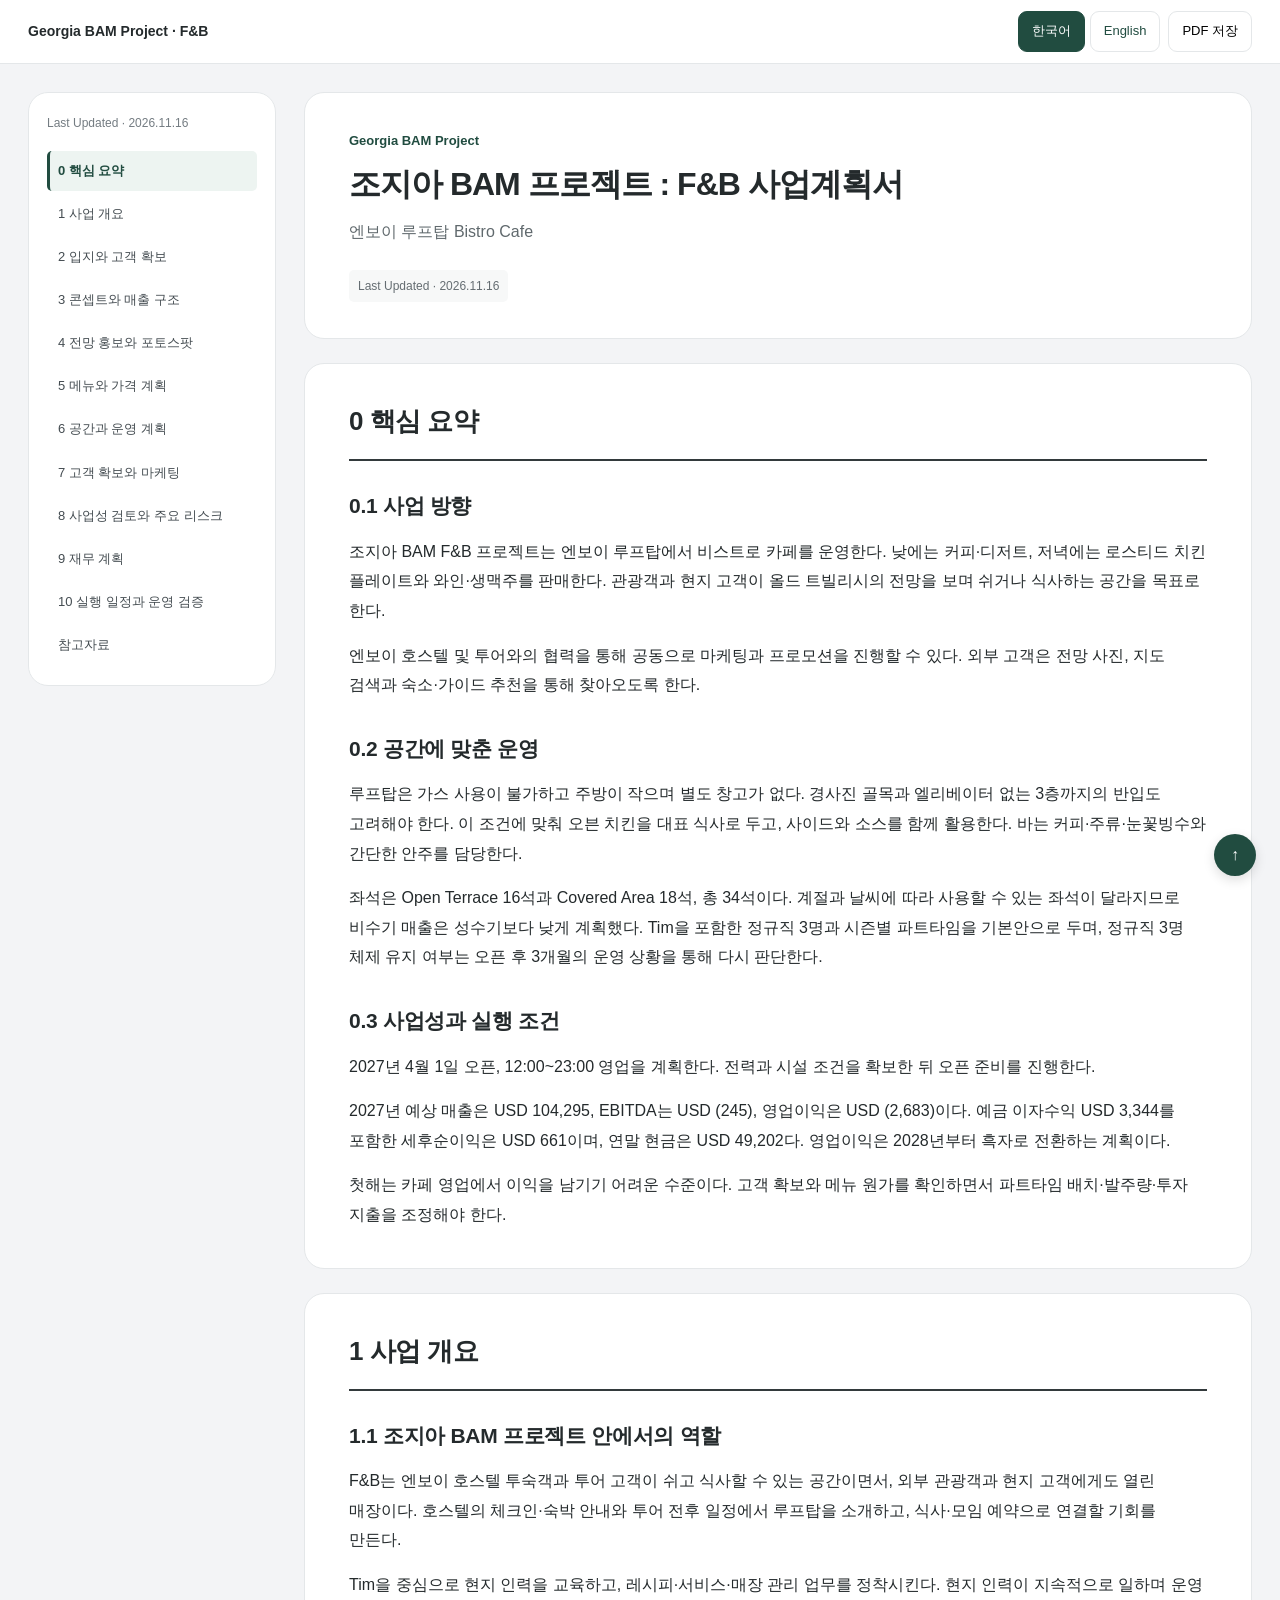
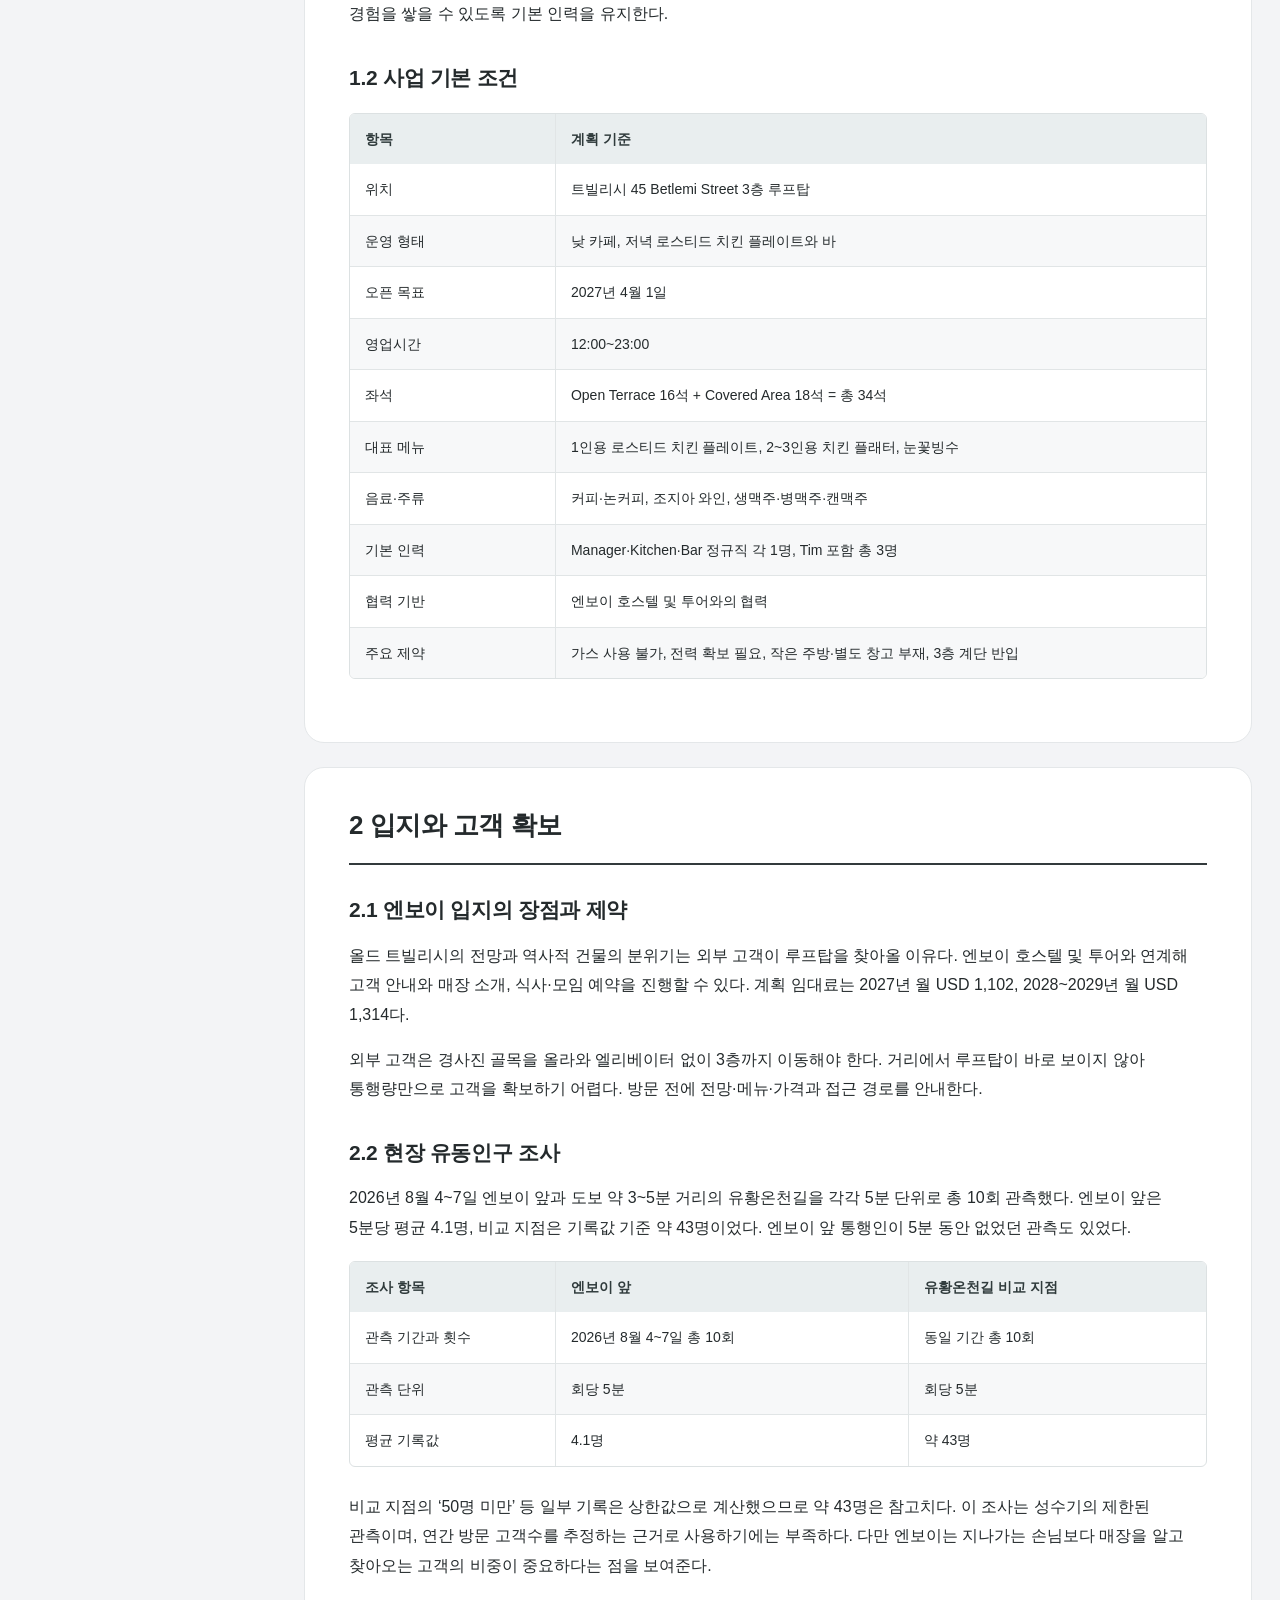
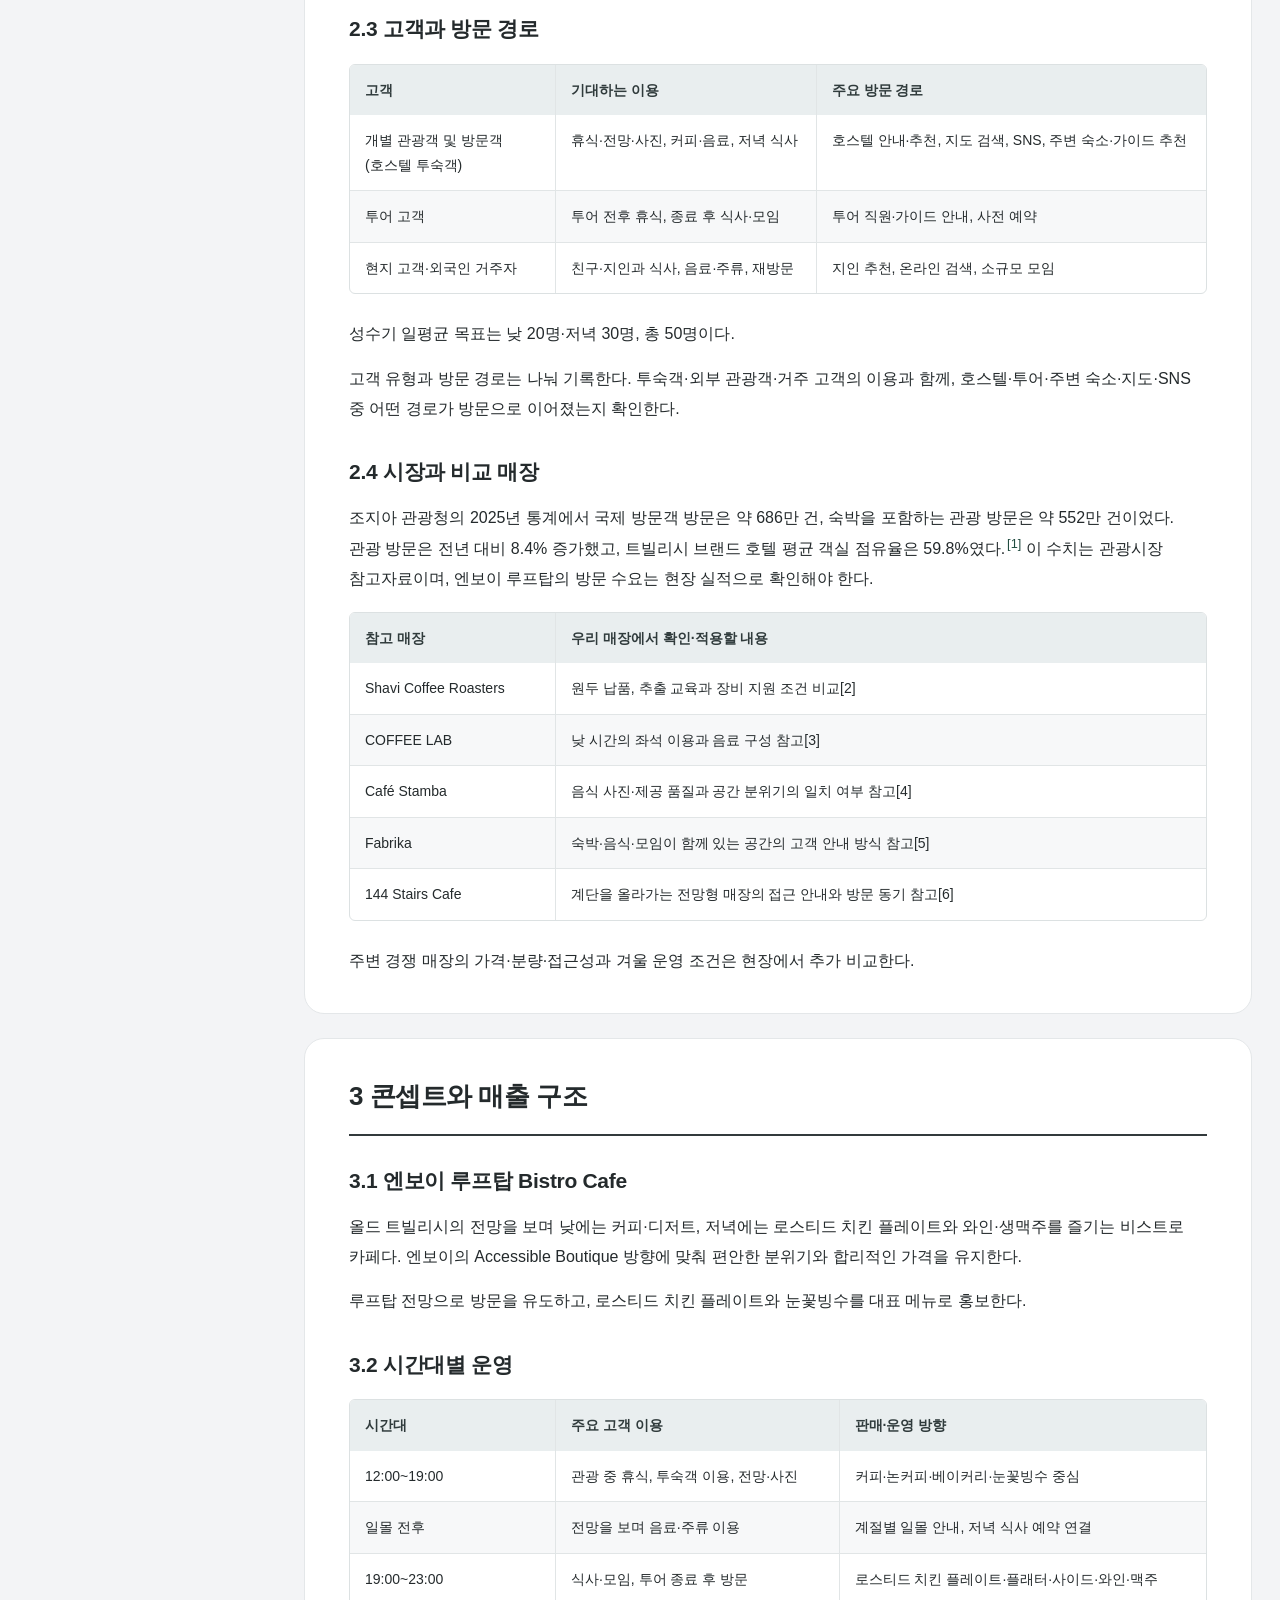
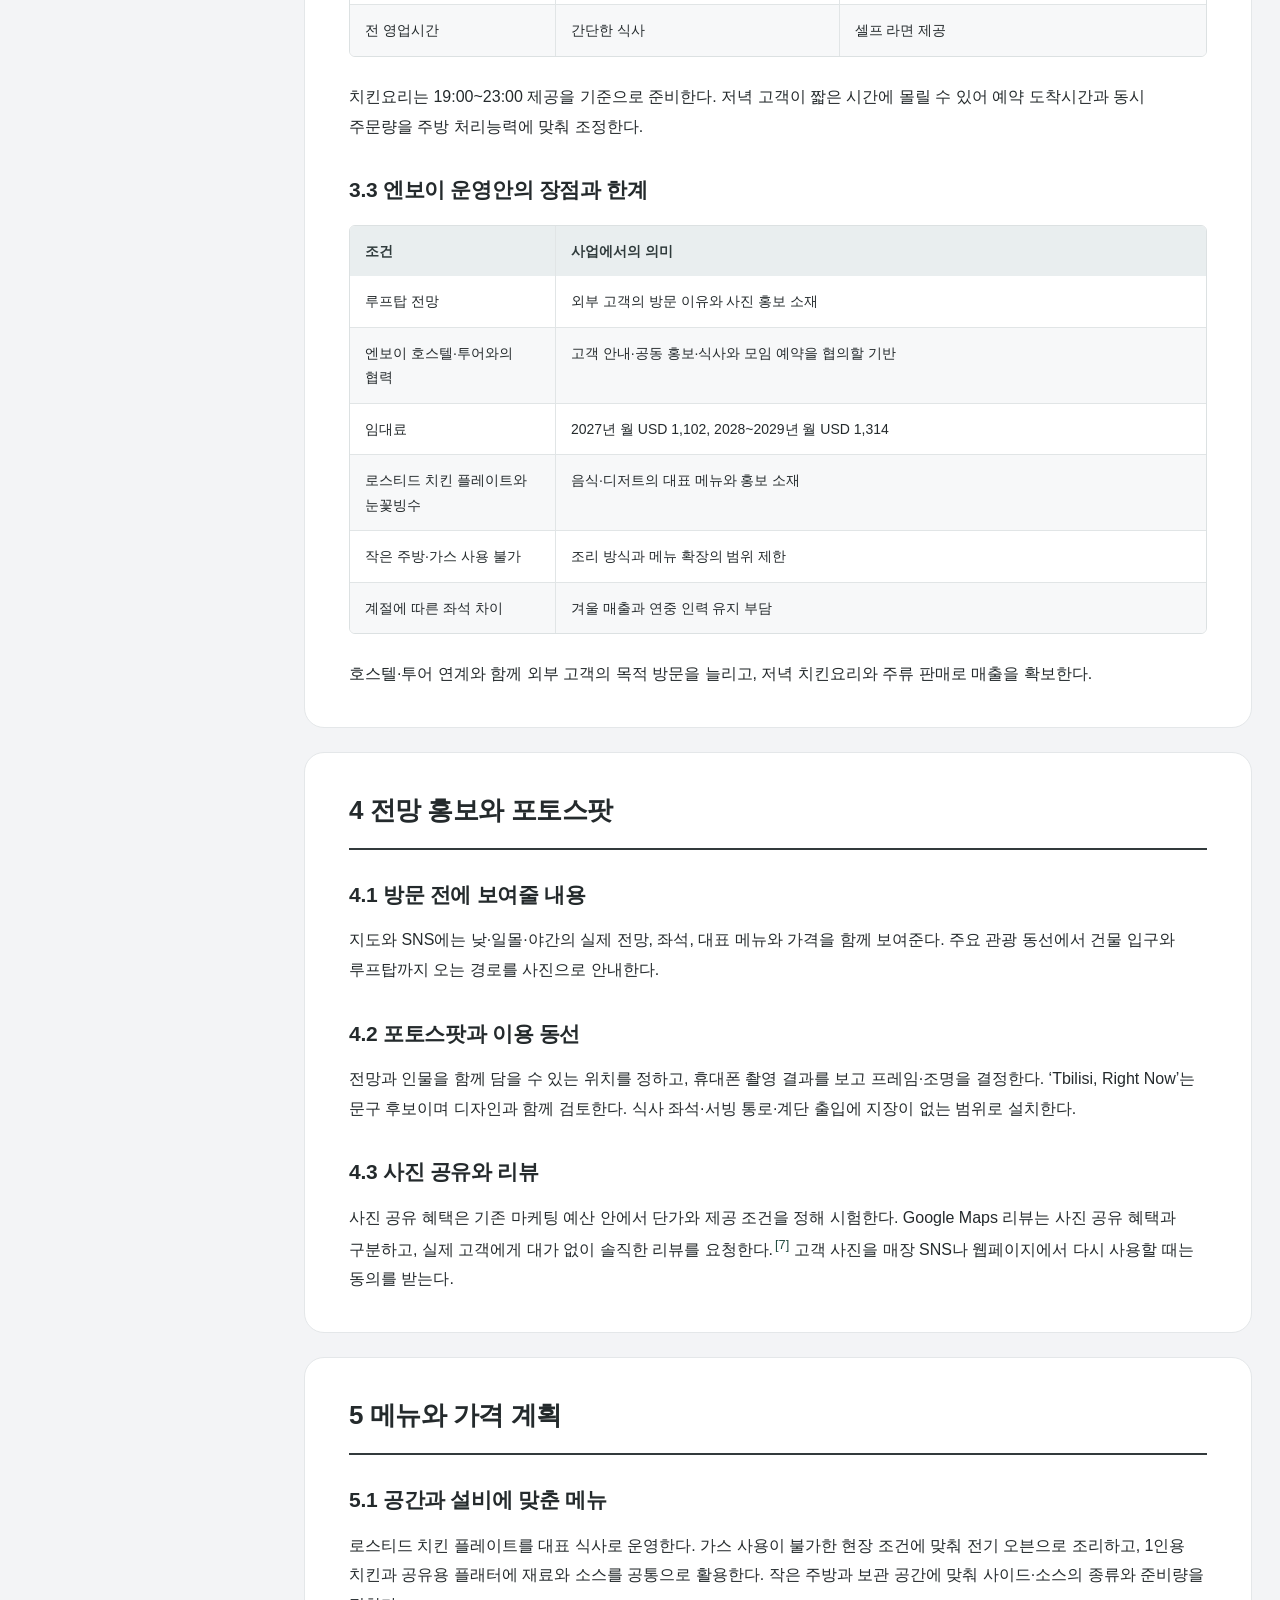
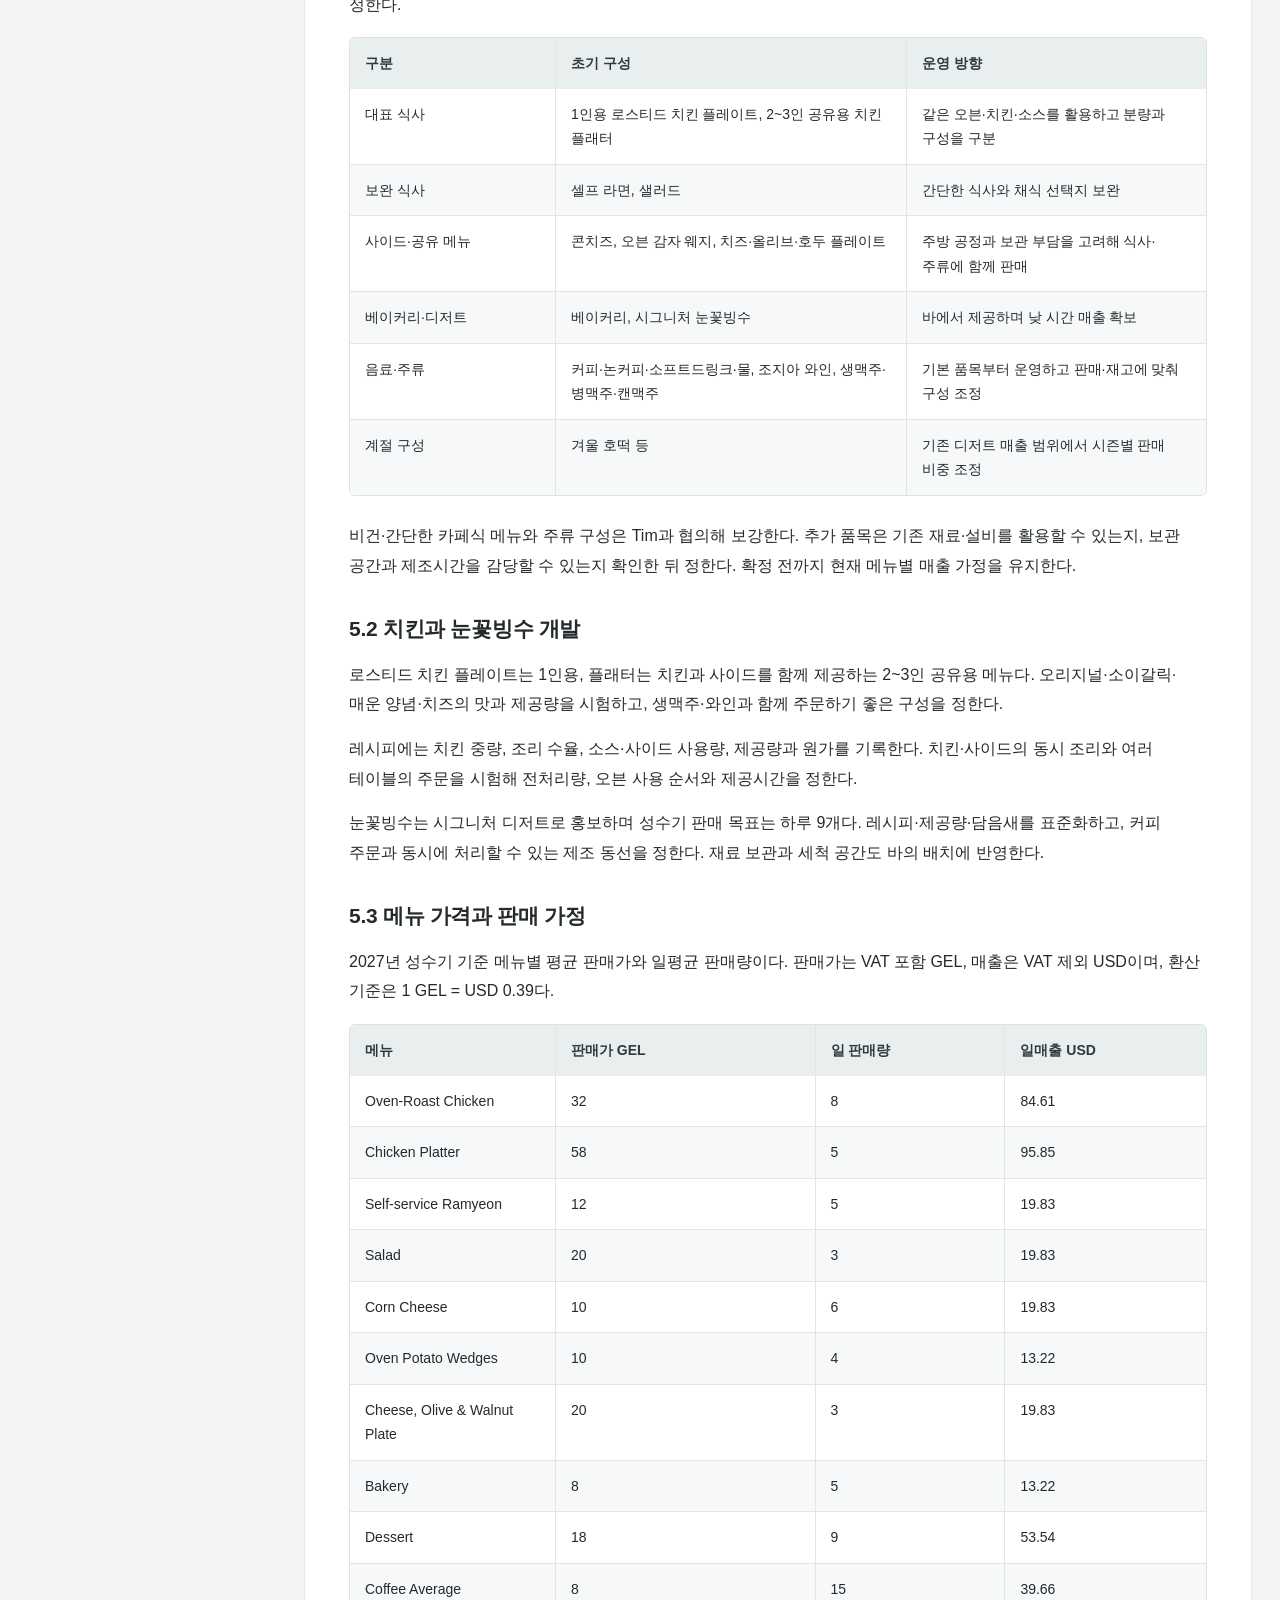
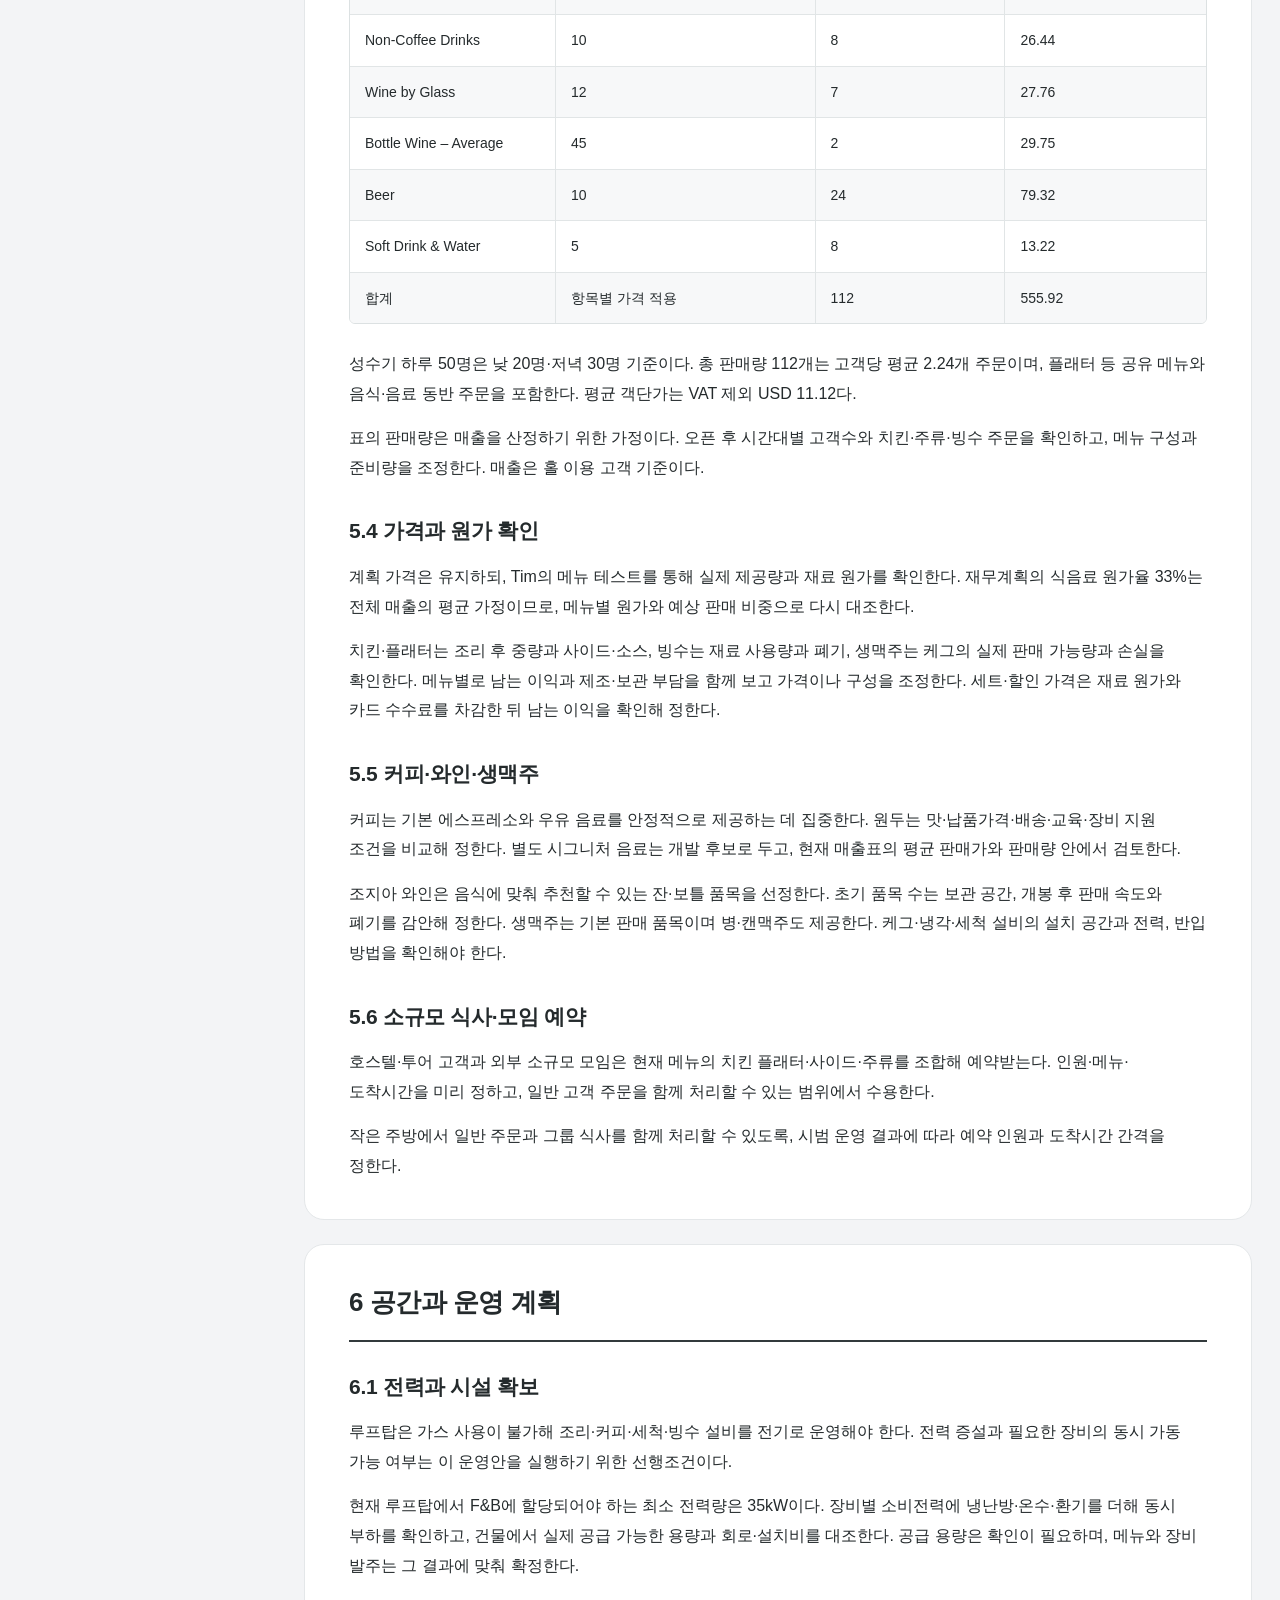
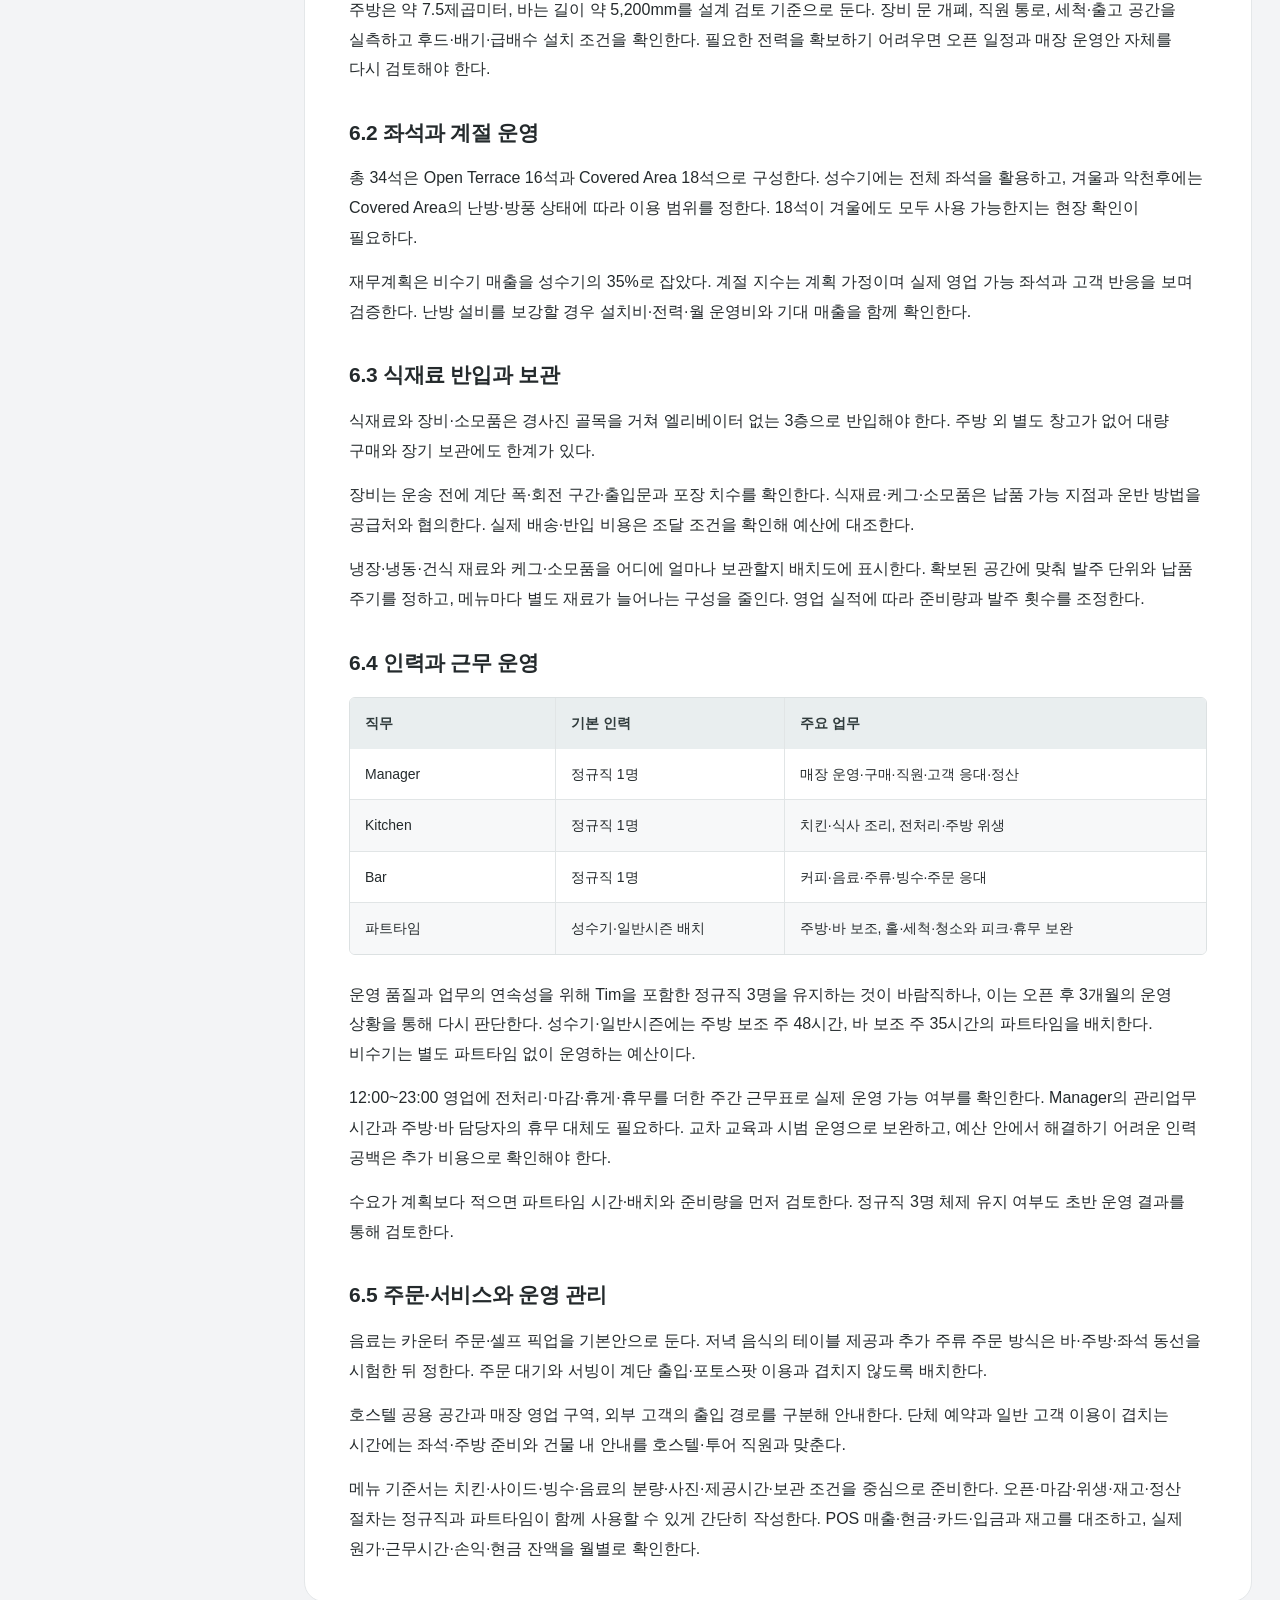
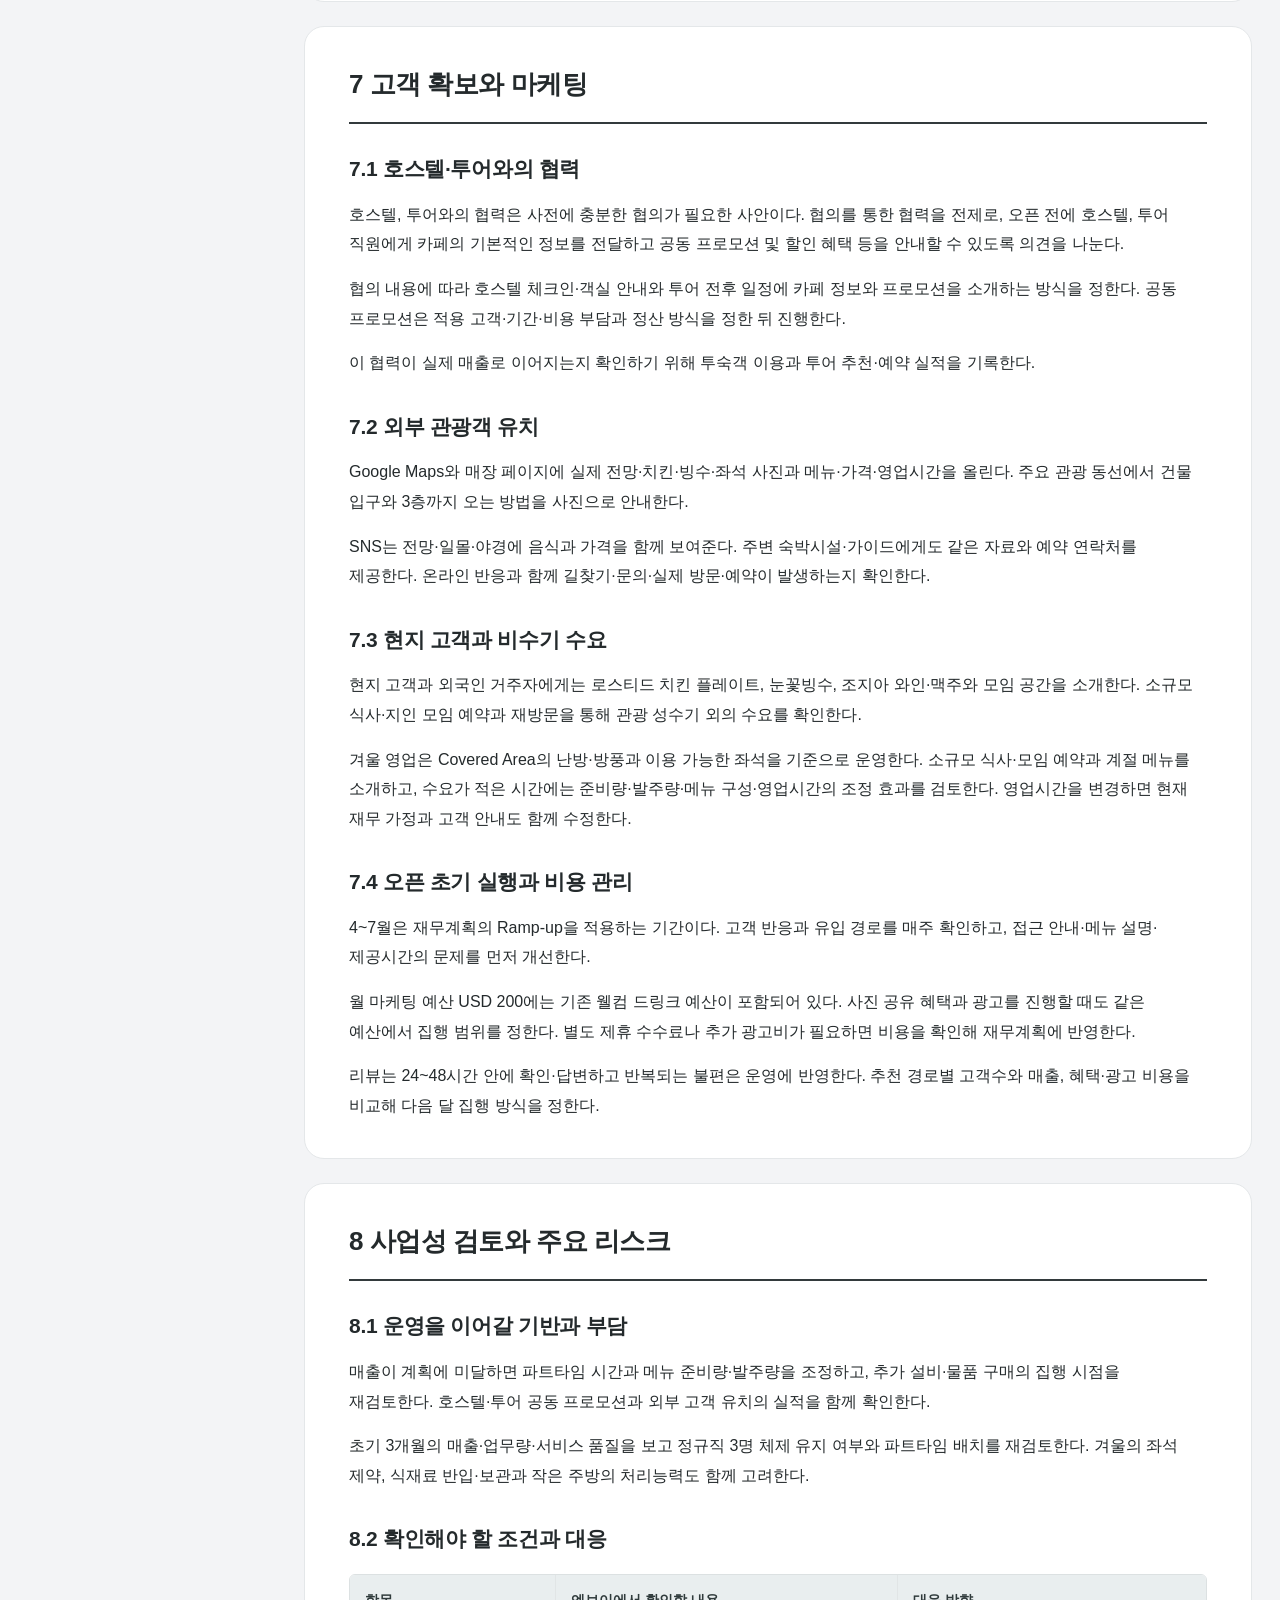
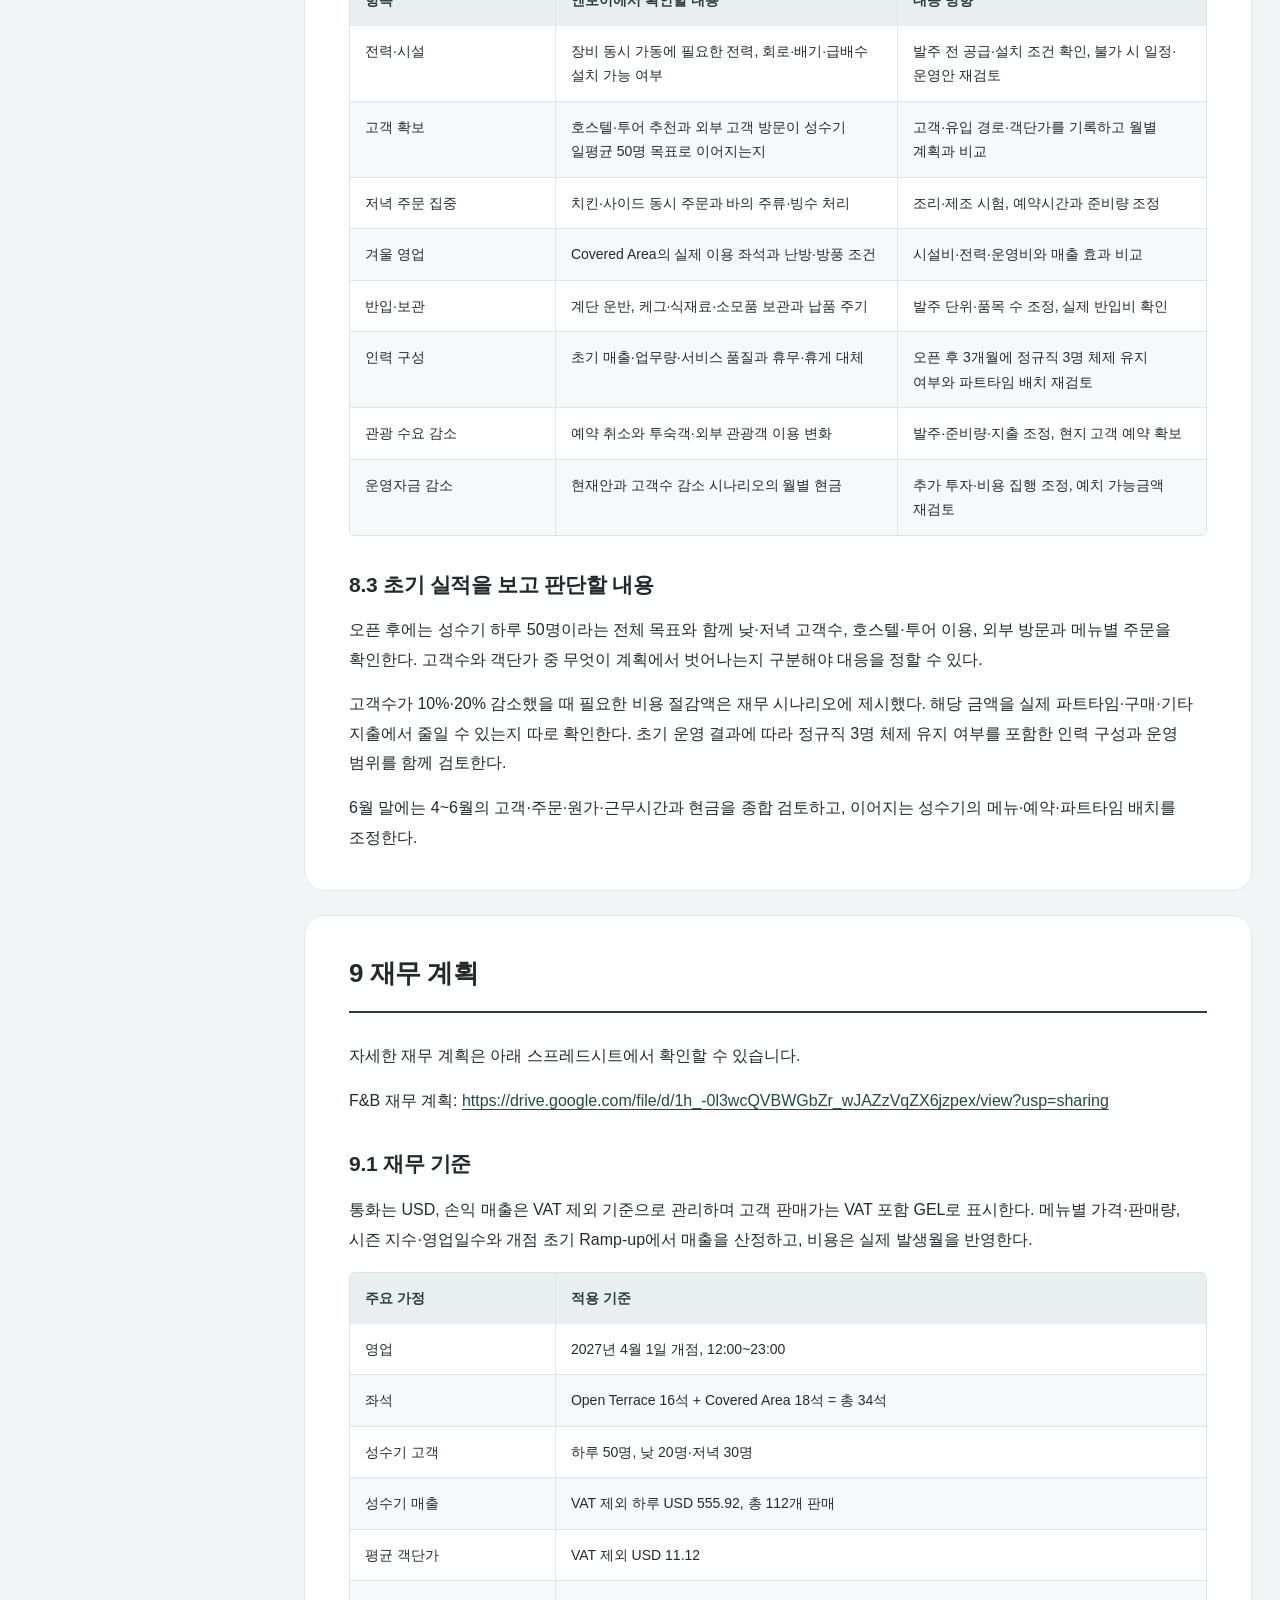
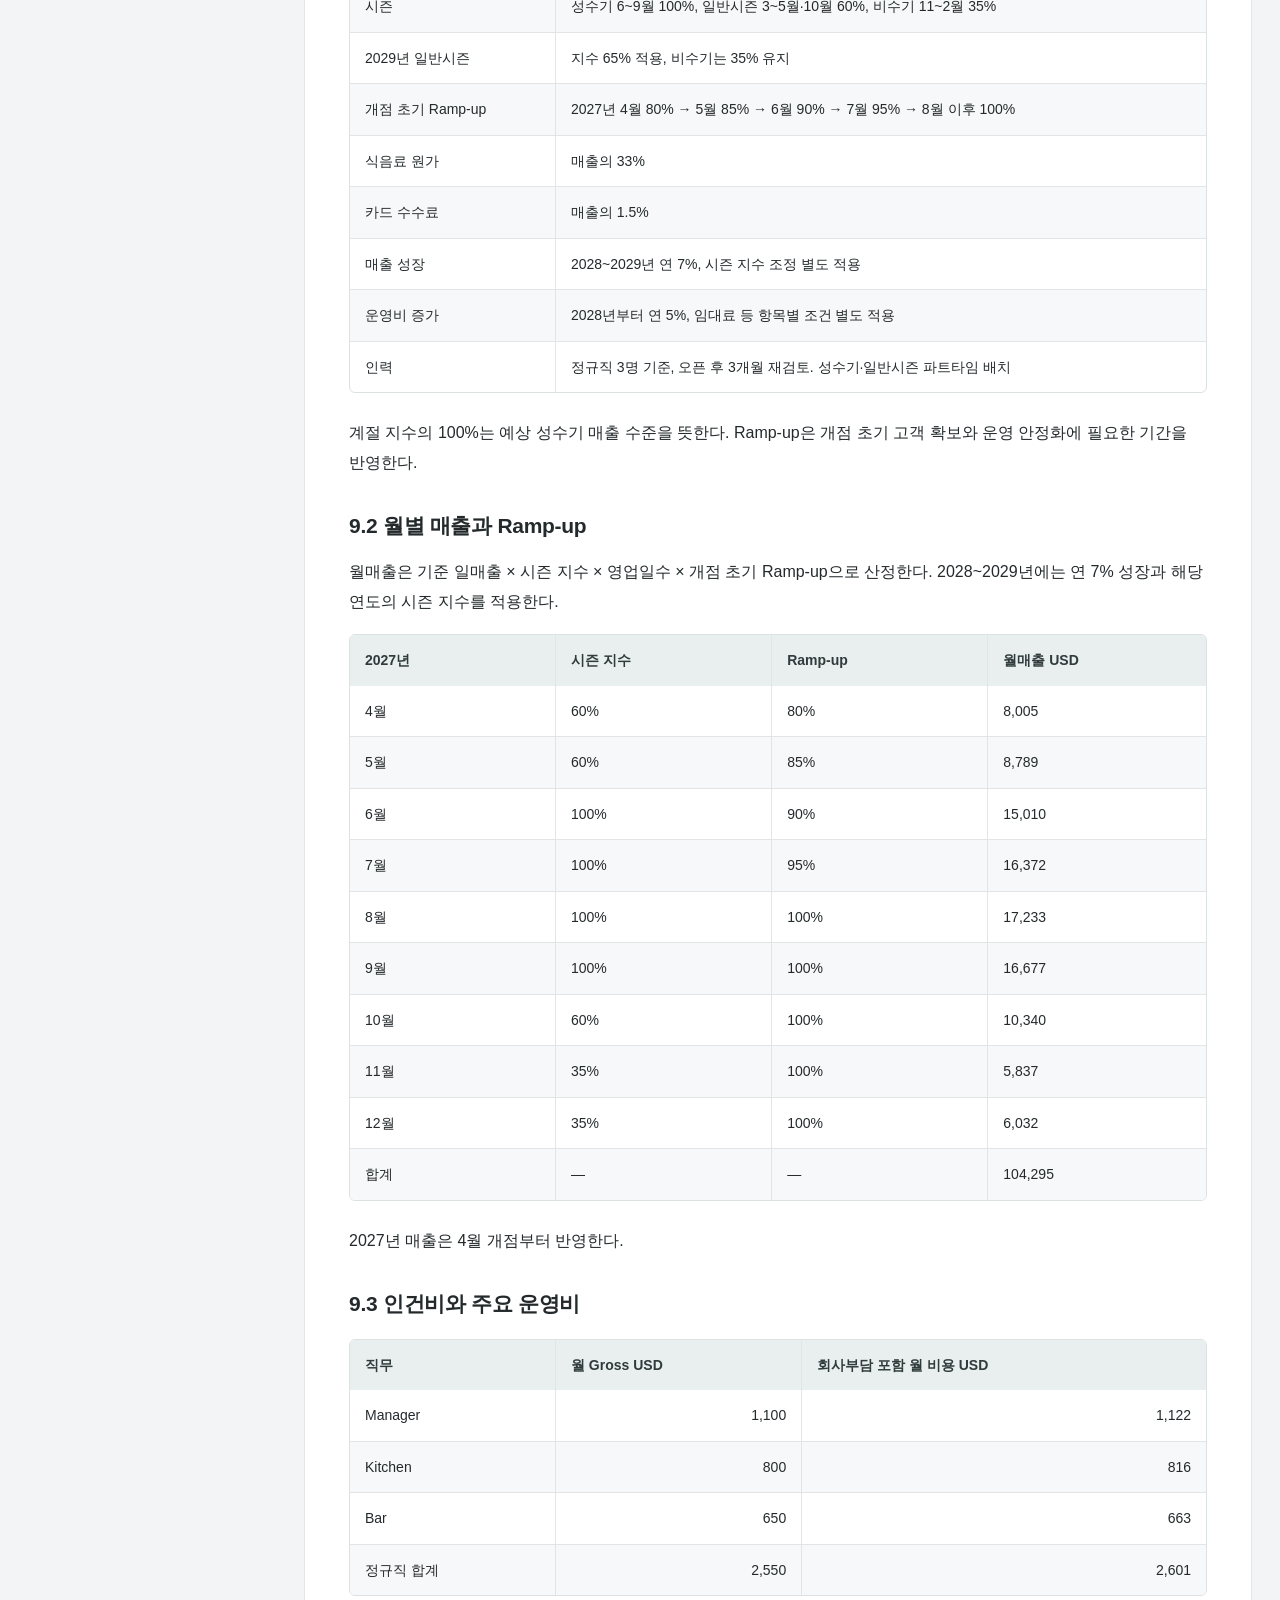
==== commit 72afb201: "Add Korean and English language switch to the business plan" ====
--- a/index.html
+++ b/index.html
@@ -1 +1 @@
-<!doctype html><html lang="ko"><head><meta charset="utf-8"><meta name="viewport" content="width=device-width,initial-scale=1"><meta name="description" content="엔보이 루프탑 Bistro Cafe의 사업 전략, 메뉴, 운영, 마케팅 및 재무 계획. BAM팀과 오너십 내부 검토용."><meta name="robots" content="noindex,nofollow"><title>조지아 BAM 프로젝트 : F&B 사업계획서</title><link rel="stylesheet" href="styles.css"></head><body id="top"><a class="skip" href="#main">본문으로 이동</a><header class="topbar"><a class="brand" href="#top">Georgia BAM Project · F&B</a><div class="actions"><span class="language" lang="ko">한국어</span><button id="print" type="button">PDF 저장</button></div></header><div class="layout"><aside aria-label="사업계획서 목차"><div class="version"><span>Last Updated · 2026.11.16</span></div><details id="toc" open><summary>목차 보기</summary><nav aria-label="장별 이동"><a href="#sec0">0 핵심 요약</a><a href="#sec1">1 사업 개요</a><a href="#sec2">2 입지와 고객 확보</a><a href="#sec3">3 콘셉트와 매출 구조</a><a href="#sec4">4 전망 홍보와 포토스팟</a><a href="#sec5">5 메뉴와 가격 계획</a><a href="#sec6">6 공간과 운영 계획</a><a href="#sec7">7 고객 확보와 마케팅</a><a href="#sec8">8 사업성 검토와 주요 리스크</a><a href="#sec9">9 재무 계획</a><a href="#sec10">10 실행 일정과 운영 검증</a><a href="#references">참고자료</a></nav></details></aside><main id="main"><div class="cover"><div class="eyebrow">Georgia BAM Project</div><h1>조지아 BAM 프로젝트 :<br class="mobile-break"> F&B 사업계획서</h1><div class="subtitle">엔보이 루프탑 Bistro Cafe</div><div class="badges"><span>Last Updated · 2026.11.16</span></div></div><section id="sec0" aria-labelledby="heading-sec0"><h2 id="heading-sec0">0 핵심 요약</h2><h3 id="sub-0.1">0.1 사업 방향</h3><p>조지아 BAM F&amp;B 프로젝트는 엔보이 루프탑에서 비스트로 카페를 운영한다. 낮에는 커피·디저트, 저녁에는 로스티드 치킨 플레이트와 와인·생맥주를 판매한다. 관광객과 현지 고객이 올드 트빌리시의 전망을 보며 쉬거나 식사하는 공간을 목표로 한다.</p><p>엔보이 호스텔 및 투어와의 협력을 통해 공동으로 마케팅과 프로모션을 진행할 수 있다. 외부 고객은 전망 사진, 지도 검색과 숙소·가이드 추천을 통해 찾아오도록 한다.</p><h3 id="sub-0.2">0.2 공간에 맞춘 운영</h3><p>루프탑은 가스 사용이 불가하고 주방이 작으며 별도 창고가 없다. 경사진 골목과 엘리베이터 없는 3층까지의 반입도 고려해야 한다. 이 조건에 맞춰 오븐 치킨을 대표 식사로 두고, 사이드와 소스를 함께 활용한다. 바는 커피·주류·눈꽃빙수와 간단한 안주를 담당한다.</p><p>좌석은 Open Terrace 16석과 Covered Area 18석, 총 34석이다. 계절과 날씨에 따라 사용할 수 있는 좌석이 달라지므로 비수기 매출은 성수기보다 낮게 계획했다. Tim을 포함한 정규직 3명과 시즌별 파트타임을 기본안으로 두며, 정규직 3명 체제 유지 여부는 오픈 후 3개월의 운영 상황을 통해 다시 판단한다.</p><h3 id="sub-0.3">0.3 사업성과 실행 조건</h3><p>2027년 4월 1일 오픈, 12:00~23:00 영업을 계획한다. 전력과 시설 조건을 확보한 뒤 오픈 준비를 진행한다.</p><p>2027년 예상 매출은 USD 104,295, EBITDA는 USD (245), 영업이익은 USD (2,683)이다. 예금 이자수익 USD 3,344를 포함한 세후순이익은 USD 661이며, 연말 현금은 USD 49,202다. 영업이익은 2028년부터 흑자로 전환하는 계획이다.</p><p>첫해는 카페 영업에서 이익을 남기기 어려운 수준이다. 고객 확보와 메뉴 원가를 확인하면서 파트타임 배치·발주량·투자 지출을 조정해야 한다.</p></section><section id="sec1" aria-labelledby="heading-sec1"><h2 id="heading-sec1">1 사업 개요</h2><h3 id="sub-1.1">1.1 조지아 BAM 프로젝트 안에서의 역할</h3><p>F&amp;B는 엔보이 호스텔 투숙객과 투어 고객이 쉬고 식사할 수 있는 공간이면서, 외부 관광객과 현지 고객에게도 열린 매장이다. 호스텔의 체크인·숙박 안내와 투어 전후 일정에서 루프탑을 소개하고, 식사·모임 예약으로 연결할 기회를 만든다.</p><p>Tim을 중심으로 현지 인력을 교육하고, 레시피·서비스·매장 관리 업무를 정착시킨다. 현지 인력이 지속적으로 일하며 운영 경험을 쌓을 수 있도록 기본 인력을 유지한다.</p><h3 id="sub-1.2">1.2 사업 기본 조건</h3><div class="table-wrap" tabindex="0" role="region" aria-label="1 사업 개요 표"><table><thead><tr><th scope="col">항목</th><th scope="col">계획 기준</th></tr></thead><tbody><tr><th scope="row">위치</th><td>트빌리시 45 Betlemi Street 3층 루프탑</td></tr><tr><th scope="row">운영 형태</th><td>낮 카페, 저녁 로스티드 치킨 플레이트와 바</td></tr><tr><th scope="row">오픈 목표</th><td>2027년 4월 1일</td></tr><tr><th scope="row">영업시간</th><td>12:00~23:00</td></tr><tr><th scope="row">좌석</th><td>Open Terrace 16석 + Covered Area 18석 = 총 34석</td></tr><tr><th scope="row">대표 메뉴</th><td>1인용 로스티드 치킨 플레이트, 2~3인용 치킨 플래터, 눈꽃빙수</td></tr><tr><th scope="row">음료·주류</th><td>커피·논커피, 조지아 와인, 생맥주·병맥주·캔맥주</td></tr><tr><th scope="row">기본 인력</th><td>Manager·Kitchen·Bar 정규직 각 1명, Tim 포함 총 3명</td></tr><tr><th scope="row">협력 기반</th><td>엔보이 호스텔 및 투어와의 협력</td></tr><tr><th scope="row">주요 제약</th><td>가스 사용 불가, 전력 확보 필요, 작은 주방·별도 창고 부재, 3층 계단 반입</td></tr></tbody></table></div></section><section id="sec2" aria-labelledby="heading-sec2"><h2 id="heading-sec2">2 입지와 고객 확보</h2><h3 id="sub-2.1">2.1 엔보이 입지의 장점과 제약</h3><p>올드 트빌리시의 전망과 역사적 건물의 분위기는 외부 고객이 루프탑을 찾아올 이유다. 엔보이 호스텔 및 투어와 연계해 고객 안내와 매장 소개, 식사·모임 예약을 진행할 수 있다. 계획 임대료는 2027년 월 USD 1,102, 2028~2029년 월 USD 1,314다.</p><p>외부 고객은 경사진 골목을 올라와 엘리베이터 없이 3층까지 이동해야 한다. 거리에서 루프탑이 바로 보이지 않아 통행량만으로 고객을 확보하기 어렵다. 방문 전에 전망·메뉴·가격과 접근 경로를 안내한다.</p><h3 id="sub-2.2">2.2 현장 유동인구 조사</h3><p>2026년 8월 4~7일 엔보이 앞과 도보 약 3~5분 거리의 유황온천길을 각각 5분 단위로 총 10회 관측했다. 엔보이 앞은 5분당 평균 4.1명, 비교 지점은 기록값 기준 약 43명이었다. 엔보이 앞 통행인이 5분 동안 없었던 관측도 있었다.</p><div class="table-wrap" tabindex="0" role="region" aria-label="2 입지와 고객 확보 표"><table><thead><tr><th scope="col">조사 항목</th><th scope="col">엔보이 앞</th><th scope="col">유황온천길 비교 지점</th></tr></thead><tbody><tr><th scope="row">관측 기간과 횟수</th><td>2026년 8월 4~7일 총 10회</td><td>동일 기간 총 10회</td></tr><tr><th scope="row">관측 단위</th><td>회당 5분</td><td>회당 5분</td></tr><tr><th scope="row">평균 기록값</th><td>4.1명</td><td>약 43명</td></tr></tbody></table></div><p>비교 지점의 ‘50명 미만’ 등 일부 기록은 상한값으로 계산했으므로 약 43명은 참고치다. 이 조사는 성수기의 제한된 관측이며, 연간 방문 고객수를 추정하는 근거로 사용하기에는 부족하다. 다만 엔보이는 지나가는 손님보다 매장을 알고 찾아오는 고객의 비중이 중요하다는 점을 보여준다.</p><h3 id="sub-2.3">2.3 고객과 방문 경로</h3><div class="table-wrap" tabindex="0" role="region" aria-label="2 입지와 고객 확보 표"><table><thead><tr><th scope="col">고객</th><th scope="col">기대하는 이용</th><th scope="col">주요 방문 경로</th></tr></thead><tbody><tr><th scope="row">개별 관광객 및 방문객(호스텔 투숙객)</th><td>휴식·전망·사진, 커피·음료, 저녁 식사</td><td>호스텔 안내·추천, 지도 검색, SNS, 주변 숙소·가이드 추천</td></tr><tr><th scope="row">투어 고객</th><td>투어 전후 휴식, 종료 후 식사·모임</td><td>투어 직원·가이드 안내, 사전 예약</td></tr><tr><th scope="row">현지 고객·외국인 거주자</th><td>친구·지인과 식사, 음료·주류, 재방문</td><td>지인 추천, 온라인 검색, 소규모 모임</td></tr></tbody></table></div><p>성수기 일평균 목표는 낮 20명·저녁 30명, 총 50명이다.</p><p>고객 유형과 방문 경로는 나눠 기록한다. 투숙객·외부 관광객·거주 고객의 이용과 함께, 호스텔·투어·주변 숙소·지도·SNS 중 어떤 경로가 방문으로 이어졌는지 확인한다.</p><h3 id="sub-2.4">2.4 시장과 비교 매장</h3><p>조지아 관광청의 2025년 통계에서 국제 방문객 방문은 약 686만 건, 숙박을 포함하는 관광 방문은 약 552만 건이었다. 관광 방문은 전년 대비 8.4% 증가했고, 트빌리시 브랜드 호텔 평균 객실 점유율은 59.8%였다.<a class="citation" href="#ref-1">[1]</a> 이 수치는 관광시장 참고자료이며, 엔보이 루프탑의 방문 수요는 현장 실적으로 확인해야 한다.</p><div class="table-wrap" tabindex="0" role="region" aria-label="2 입지와 고객 확보 표"><table><thead><tr><th scope="col">참고 매장</th><th scope="col">우리 매장에서 확인·적용할 내용</th></tr></thead><tbody><tr><th scope="row">Shavi Coffee Roasters</th><td>원두 납품, 추출 교육과 장비 지원 조건 비교[2]</td></tr><tr><th scope="row">COFFEE LAB</th><td>낮 시간의 좌석 이용과 음료 구성 참고[3]</td></tr><tr><th scope="row">Café Stamba</th><td>음식 사진·제공 품질과 공간 분위기의 일치 여부 참고[4]</td></tr><tr><th scope="row">Fabrika</th><td>숙박·음식·모임이 함께 있는 공간의 고객 안내 방식 참고[5]</td></tr><tr><th scope="row">144 Stairs Cafe</th><td>계단을 올라가는 전망형 매장의 접근 안내와 방문 동기 참고[6]</td></tr></tbody></table></div><p>주변 경쟁 매장의 가격·분량·접근성과 겨울 운영 조건은 현장에서 추가 비교한다.</p></section><section id="sec3" aria-labelledby="heading-sec3"><h2 id="heading-sec3">3 콘셉트와 매출 구조</h2><h3 id="sub-3.1">3.1 엔보이 루프탑 Bistro Cafe</h3><p>올드 트빌리시의 전망을 보며 낮에는 커피·디저트, 저녁에는 로스티드 치킨 플레이트와 와인·생맥주를 즐기는 비스트로 카페다. 엔보이의 Accessible Boutique 방향에 맞춰 편안한 분위기와 합리적인 가격을 유지한다.</p><p>루프탑 전망으로 방문을 유도하고, 로스티드 치킨 플레이트와 눈꽃빙수를 대표 메뉴로 홍보한다.</p><h3 id="sub-3.2">3.2 시간대별 운영</h3><div class="table-wrap" tabindex="0" role="region" aria-label="3 콘셉트와 매출 구조 표"><table><thead><tr><th scope="col">시간대</th><th scope="col">주요 고객 이용</th><th scope="col">판매·운영 방향</th></tr></thead><tbody><tr><th scope="row">12:00~19:00</th><td>관광 중 휴식, 투숙객 이용, 전망·사진</td><td>커피·논커피·베이커리·눈꽃빙수 중심</td></tr><tr><th scope="row">일몰 전후</th><td>전망을 보며 음료·주류 이용</td><td>계절별 일몰 안내, 저녁 식사 예약 연결</td></tr><tr><th scope="row">19:00~23:00</th><td>식사·모임, 투어 종료 후 방문</td><td>로스티드 치킨 플레이트·플래터·사이드·와인·맥주</td></tr><tr><th scope="row">전 영업시간</th><td>간단한 식사</td><td>셀프 라면 제공</td></tr></tbody></table></div><p>치킨요리는 19:00~23:00 제공을 기준으로 준비한다. 저녁 고객이 짧은 시간에 몰릴 수 있어 예약 도착시간과 동시 주문량을 주방 처리능력에 맞춰 조정한다.</p><h3 id="sub-3.3">3.3 엔보이 운영안의 장점과 한계</h3><div class="table-wrap" tabindex="0" role="region" aria-label="3 콘셉트와 매출 구조 표"><table><thead><tr><th scope="col">조건</th><th scope="col">사업에서의 의미</th></tr></thead><tbody><tr><th scope="row">루프탑 전망</th><td>외부 고객의 방문 이유와 사진 홍보 소재</td></tr><tr><th scope="row">엔보이 호스텔·투어와의 협력</th><td>고객 안내·공동 홍보·식사와 모임 예약을 협의할 기반</td></tr><tr><th scope="row">임대료</th><td>2027년 월 USD 1,102, 2028~2029년 월 USD 1,314</td></tr><tr><th scope="row">로스티드 치킨 플레이트와 눈꽃빙수</th><td>음식·디저트의 대표 메뉴와 홍보 소재</td></tr><tr><th scope="row">작은 주방·가스 사용 불가</th><td>조리 방식과 메뉴 확장의 범위 제한</td></tr><tr><th scope="row">계절에 따른 좌석 차이</th><td>겨울 매출과 연중 인력 유지 부담</td></tr></tbody></table></div><p>호스텔·투어 연계와 함께 외부 고객의 목적 방문을 늘리고, 저녁 치킨요리와 주류 판매로 매출을 확보한다.</p></section><section id="sec4" aria-labelledby="heading-sec4"><h2 id="heading-sec4">4 전망 홍보와 포토스팟</h2><h3 id="sub-4.1">4.1 방문 전에 보여줄 내용</h3><p>지도와 SNS에는 낮·일몰·야간의 실제 전망, 좌석, 대표 메뉴와 가격을 함께 보여준다. 주요 관광 동선에서 건물 입구와 루프탑까지 오는 경로를 사진으로 안내한다.</p><h3 id="sub-4.2">4.2 포토스팟과 이용 동선</h3><p>전망과 인물을 함께 담을 수 있는 위치를 정하고, 휴대폰 촬영 결과를 보고 프레임·조명을 결정한다. ‘Tbilisi, Right Now’는 문구 후보이며 디자인과 함께 검토한다. 식사 좌석·서빙 통로·계단 출입에 지장이 없는 범위로 설치한다.</p><h3 id="sub-4.3">4.3 사진 공유와 리뷰</h3><p>사진 공유 혜택은 기존 마케팅 예산 안에서 단가와 제공 조건을 정해 시험한다. Google Maps 리뷰는 사진 공유 혜택과 구분하고, 실제 고객에게 대가 없이 솔직한 리뷰를 요청한다.<a class="citation" href="#ref-7">[7]</a> 고객 사진을 매장 SNS나 웹페이지에서 다시 사용할 때는 동의를 받는다.</p></section><section id="sec5" aria-labelledby="heading-sec5"><h2 id="heading-sec5">5 메뉴와 가격 계획</h2><h3 id="sub-5.1">5.1 공간과 설비에 맞춘 메뉴</h3><p>로스티드 치킨 플레이트를 대표 식사로 운영한다. 가스 사용이 불가한 현장 조건에 맞춰 전기 오븐으로 조리하고, 1인용 치킨과 공유용 플래터에 재료와 소스를 공통으로 활용한다. 작은 주방과 보관 공간에 맞춰 사이드·소스의 종류와 준비량을 정한다.</p><div class="table-wrap" tabindex="0" role="region" aria-label="5 메뉴와 가격 계획 표"><table><thead><tr><th scope="col">구분</th><th scope="col">초기 구성</th><th scope="col">운영 방향</th></tr></thead><tbody><tr><th scope="row">대표 식사</th><td>1인용 로스티드 치킨 플레이트, 2~3인 공유용 치킨 플래터</td><td>같은 오븐·치킨·소스를 활용하고 분량과 구성을 구분</td></tr><tr><th scope="row">보완 식사</th><td>셀프 라면, 샐러드</td><td>간단한 식사와 채식 선택지 보완</td></tr><tr><th scope="row">사이드·공유 메뉴</th><td>콘치즈, 오븐 감자 웨지, 치즈·올리브·호두 플레이트</td><td>주방 공정과 보관 부담을 고려해 식사·주류에 함께 판매</td></tr><tr><th scope="row">베이커리·디저트</th><td>베이커리, 시그니처 눈꽃빙수</td><td>바에서 제공하며 낮 시간 매출 확보</td></tr><tr><th scope="row">음료·주류</th><td>커피·논커피·소프트드링크·물, 조지아 와인, 생맥주·병맥주·캔맥주</td><td>기본 품목부터 운영하고 판매·재고에 맞춰 구성 조정</td></tr><tr><th scope="row">계절 구성</th><td>겨울 호떡 등</td><td>기존 디저트 매출 범위에서 시즌별 판매 비중 조정</td></tr></tbody></table></div><p>비건·간단한 카페식 메뉴와 주류 구성은 Tim과 협의해 보강한다. 추가 품목은 기존 재료·설비를 활용할 수 있는지, 보관 공간과 제조시간을 감당할 수 있는지 확인한 뒤 정한다. 확정 전까지 현재 메뉴별 매출 가정을 유지한다.</p><h3 id="sub-5.2">5.2 치킨과 눈꽃빙수 개발</h3><p>로스티드 치킨 플레이트는 1인용, 플래터는 치킨과 사이드를 함께 제공하는 2~3인 공유용 메뉴다. 오리지널·소이갈릭·매운 양념·치즈의 맛과 제공량을 시험하고, 생맥주·와인과 함께 주문하기 좋은 구성을 정한다.</p><p>레시피에는 치킨 중량, 조리 수율, 소스·사이드 사용량, 제공량과 원가를 기록한다. 치킨·사이드의 동시 조리와 여러 테이블의 주문을 시험해 전처리량, 오븐 사용 순서와 제공시간을 정한다.</p><p>눈꽃빙수는 시그니처 디저트로 홍보하며 성수기 판매 목표는 하루 9개다. 레시피·제공량·담음새를 표준화하고, 커피 주문과 동시에 처리할 수 있는 제조 동선을 정한다. 재료 보관과 세척 공간도 바의 배치에 반영한다.</p><h3 id="sub-5.3">5.3 메뉴 가격과 판매 가정</h3><p>2027년 성수기 기준 메뉴별 평균 판매가와 일평균 판매량이다. 판매가는 VAT 포함 GEL, 매출은 VAT 제외 USD이며, 환산 기준은 1 GEL = USD 0.39다.</p><div class="table-wrap" tabindex="0" role="region" aria-label="5 메뉴와 가격 계획 표"><table><thead><tr><th scope="col">메뉴</th><th scope="col">판매가 GEL</th><th scope="col">일 판매량</th><th scope="col">일매출 USD</th></tr></thead><tbody><tr><th scope="row">Oven-Roast Chicken</th><td>32</td><td>8</td><td>84.61</td></tr><tr><th scope="row">Chicken Platter</th><td>58</td><td>5</td><td>95.85</td></tr><tr><th scope="row">Self-service Ramyeon</th><td>12</td><td>5</td><td>19.83</td></tr><tr><th scope="row">Salad</th><td>20</td><td>3</td><td>19.83</td></tr><tr><th scope="row">Corn Cheese</th><td>10</td><td>6</td><td>19.83</td></tr><tr><th scope="row">Oven Potato Wedges</th><td>10</td><td>4</td><td>13.22</td></tr><tr><th scope="row">Cheese, Olive &amp; Walnut Plate</th><td>20</td><td>3</td><td>19.83</td></tr><tr><th scope="row">Bakery</th><td>8</td><td>5</td><td>13.22</td></tr><tr><th scope="row">Dessert</th><td>18</td><td>9</td><td>53.54</td></tr><tr><th scope="row">Coffee Average</th><td>8</td><td>15</td><td>39.66</td></tr><tr><th scope="row">Non-Coffee Drinks</th><td>10</td><td>8</td><td>26.44</td></tr><tr><th scope="row">Wine by Glass</th><td>12</td><td>7</td><td>27.76</td></tr><tr><th scope="row">Bottle Wine – Average</th><td>45</td><td>2</td><td>29.75</td></tr><tr><th scope="row">Beer</th><td>10</td><td>24</td><td>79.32</td></tr><tr><th scope="row">Soft Drink &amp; Water</th><td>5</td><td>8</td><td>13.22</td></tr><tr><th scope="row">합계</th><td>항목별 가격 적용</td><td>112</td><td>555.92</td></tr></tbody></table></div><p>성수기 하루 50명은 낮 20명·저녁 30명 기준이다. 총 판매량 112개는 고객당 평균 2.24개 주문이며, 플래터 등 공유 메뉴와 음식·음료 동반 주문을 포함한다. 평균 객단가는 VAT 제외 USD 11.12다.</p><p>표의 판매량은 매출을 산정하기 위한 가정이다. 오픈 후 시간대별 고객수와 치킨·주류·빙수 주문을 확인하고, 메뉴 구성과 준비량을 조정한다. 매출은 홀 이용 고객 기준이다.</p><h3 id="sub-5.4">5.4 가격과 원가 확인</h3><p>계획 가격은 유지하되, Tim의 메뉴 테스트를 통해 실제 제공량과 재료 원가를 확인한다. 재무계획의 식음료 원가율 33%는 전체 매출의 평균 가정이므로, 메뉴별 원가와 예상 판매 비중으로 다시 대조한다.</p><p>치킨·플래터는 조리 후 중량과 사이드·소스, 빙수는 재료 사용량과 폐기, 생맥주는 케그의 실제 판매 가능량과 손실을 확인한다. 메뉴별로 남는 이익과 제조·보관 부담을 함께 보고 가격이나 구성을 조정한다. 세트·할인 가격은 재료 원가와 카드 수수료를 차감한 뒤 남는 이익을 확인해 정한다.</p><h3 id="sub-5.5">5.5 커피·와인·생맥주</h3><p>커피는 기본 에스프레소와 우유 음료를 안정적으로 제공하는 데 집중한다. 원두는 맛·납품가격·배송·교육·장비 지원 조건을 비교해 정한다. 별도 시그니처 음료는 개발 후보로 두고, 현재 매출표의 평균 판매가와 판매량 안에서 검토한다.</p><p>조지아 와인은 음식에 맞춰 추천할 수 있는 잔·보틀 품목을 선정한다. 초기 품목 수는 보관 공간, 개봉 후 판매 속도와 폐기를 감안해 정한다. 생맥주는 기본 판매 품목이며 병·캔맥주도 제공한다. 케그·냉각·세척 설비의 설치 공간과 전력, 반입 방법을 확인해야 한다.</p><h3 id="sub-5.6">5.6 소규모 식사·모임 예약</h3><p>호스텔·투어 고객과 외부 소규모 모임은 현재 메뉴의 치킨 플래터·사이드·주류를 조합해 예약받는다. 인원·메뉴·도착시간을 미리 정하고, 일반 고객 주문을 함께 처리할 수 있는 범위에서 수용한다.</p><p>작은 주방에서 일반 주문과 그룹 식사를 함께 처리할 수 있도록, 시범 운영 결과에 따라 예약 인원과 도착시간 간격을 정한다.</p></section><section id="sec6" aria-labelledby="heading-sec6"><h2 id="heading-sec6">6 공간과 운영 계획</h2><h3 id="sub-6.1">6.1 전력과 시설 확보</h3><p>루프탑은 가스 사용이 불가해 조리·커피·세척·빙수 설비를 전기로 운영해야 한다. 전력 증설과 필요한 장비의 동시 가동 가능 여부는 이 운영안을 실행하기 위한 선행조건이다.</p><p>현재 루프탑에서 F&amp;B에 할당되어야 하는 최소 전력량은 35kW이다. 장비별 소비전력에 냉난방·온수·환기를 더해 동시 부하를 확인하고, 건물에서 실제 공급 가능한 용량과 회로·설치비를 대조한다. 공급 용량은 확인이 필요하며, 메뉴와 장비 발주는 그 결과에 맞춰 확정한다.</p><p>주방은 약 7.5제곱미터, 바는 길이 약 5,200mm를 설계 검토 기준으로 둔다. 장비 문 개폐, 직원 통로, 세척·출고 공간을 실측하고 후드·배기·급배수 설치 조건을 확인한다. 필요한 전력을 확보하기 어려우면 오픈 일정과 매장 운영안 자체를 다시 검토해야 한다.</p><h3 id="sub-6.2">6.2 좌석과 계절 운영</h3><p>총 34석은 Open Terrace 16석과 Covered Area 18석으로 구성한다. 성수기에는 전체 좌석을 활용하고, 겨울과 악천후에는 Covered Area의 난방·방풍 상태에 따라 이용 범위를 정한다. 18석이 겨울에도 모두 사용 가능한지는 현장 확인이 필요하다.</p><p>재무계획은 비수기 매출을 성수기의 35%로 잡았다. 계절 지수는 계획 가정이며 실제 영업 가능 좌석과 고객 반응을 보며 검증한다. 난방 설비를 보강할 경우 설치비·전력·월 운영비와 기대 매출을 함께 확인한다.</p><h3 id="sub-6.3">6.3 식재료 반입과 보관</h3><p>식재료와 장비·소모품은 경사진 골목을 거쳐 엘리베이터 없는 3층으로 반입해야 한다. 주방 외 별도 창고가 없어 대량 구매와 장기 보관에도 한계가 있다.</p><p>장비는 운송 전에 계단 폭·회전 구간·출입문과 포장 치수를 확인한다. 식재료·케그·소모품은 납품 가능 지점과 운반 방법을 공급처와 협의한다. 실제 배송·반입 비용은 조달 조건을 확인해 예산에 대조한다.</p><p>냉장·냉동·건식 재료와 케그·소모품을 어디에 얼마나 보관할지 배치도에 표시한다. 확보된 공간에 맞춰 발주 단위와 납품 주기를 정하고, 메뉴마다 별도 재료가 늘어나는 구성을 줄인다. 영업 실적에 따라 준비량과 발주 횟수를 조정한다.</p><h3 id="sub-6.4">6.4 인력과 근무 운영</h3><div class="table-wrap" tabindex="0" role="region" aria-label="6 공간과 운영 계획 표"><table><thead><tr><th scope="col">직무</th><th scope="col">기본 인력</th><th scope="col">주요 업무</th></tr></thead><tbody><tr><th scope="row">Manager</th><td>정규직 1명</td><td>매장 운영·구매·직원·고객 응대·정산</td></tr><tr><th scope="row">Kitchen</th><td>정규직 1명</td><td>치킨·식사 조리, 전처리·주방 위생</td></tr><tr><th scope="row">Bar</th><td>정규직 1명</td><td>커피·음료·주류·빙수·주문 응대</td></tr><tr><th scope="row">파트타임</th><td>성수기·일반시즌 배치</td><td>주방·바 보조, 홀·세척·청소와 피크·휴무 보완</td></tr></tbody></table></div><p>운영 품질과 업무의 연속성을 위해 Tim을 포함한 정규직 3명을 유지하는 것이 바람직하나, 이는 오픈 후 3개월의 운영 상황을 통해 다시 판단한다. 성수기·일반시즌에는 주방 보조 주 48시간, 바 보조 주 35시간의 파트타임을 배치한다. 비수기는 별도 파트타임 없이 운영하는 예산이다.</p><p>12:00~23:00 영업에 전처리·마감·휴게·휴무를 더한 주간 근무표로 실제 운영 가능 여부를 확인한다. Manager의 관리업무 시간과 주방·바 담당자의 휴무 대체도 필요하다. 교차 교육과 시범 운영으로 보완하고, 예산 안에서 해결하기 어려운 인력 공백은 추가 비용으로 확인해야 한다.</p><p>수요가 계획보다 적으면 파트타임 시간·배치와 준비량을 먼저 검토한다. 정규직 3명 체제 유지 여부도 초반 운영 결과를 통해 검토한다.</p><h3 id="sub-6.5">6.5 주문·서비스와 운영 관리</h3><p>음료는 카운터 주문·셀프 픽업을 기본안으로 둔다. 저녁 음식의 테이블 제공과 추가 주류 주문 방식은 바·주방·좌석 동선을 시험한 뒤 정한다. 주문 대기와 서빙이 계단 출입·포토스팟 이용과 겹치지 않도록 배치한다.</p><p>호스텔 공용 공간과 매장 영업 구역, 외부 고객의 출입 경로를 구분해 안내한다. 단체 예약과 일반 고객 이용이 겹치는 시간에는 좌석·주방 준비와 건물 내 안내를 호스텔·투어 직원과 맞춘다.</p><p>메뉴 기준서는 치킨·사이드·빙수·음료의 분량·사진·제공시간·보관 조건을 중심으로 준비한다. 오픈·마감·위생·재고·정산 절차는 정규직과 파트타임이 함께 사용할 수 있게 간단히 작성한다. POS 매출·현금·카드·입금과 재고를 대조하고, 실제 원가·근무시간·손익·현금 잔액을 월별로 확인한다.</p></section><section id="sec7" aria-labelledby="heading-sec7"><h2 id="heading-sec7">7 고객 확보와 마케팅</h2><h3 id="sub-7.1">7.1 호스텔·투어와의 협력</h3><p>호스텔, 투어와의 협력은 사전에 충분한 협의가 필요한 사안이다. 협의를 통한 협력을 전제로, 오픈 전에 호스텔, 투어 직원에게 카페의 기본적인 정보를 전달하고 공동 프로모션 및 할인 혜택 등을 안내할 수 있도록 의견을 나눈다.</p><p>협의 내용에 따라 호스텔 체크인·객실 안내와 투어 전후 일정에 카페 정보와 프로모션을 소개하는 방식을 정한다. 공동 프로모션은 적용 고객·기간·비용 부담과 정산 방식을 정한 뒤 진행한다.</p><p>이 협력이 실제 매출로 이어지는지 확인하기 위해 투숙객 이용과 투어 추천·예약 실적을 기록한다.</p><h3 id="sub-7.2">7.2 외부 관광객 유치</h3><p>Google Maps와 매장 페이지에 실제 전망·치킨·빙수·좌석 사진과 메뉴·가격·영업시간을 올린다. 주요 관광 동선에서 건물 입구와 3층까지 오는 방법을 사진으로 안내한다.</p><p>SNS는 전망·일몰·야경에 음식과 가격을 함께 보여준다. 주변 숙박시설·가이드에게도 같은 자료와 예약 연락처를 제공한다. 온라인 반응과 함께 길찾기·문의·실제 방문·예약이 발생하는지 확인한다.</p><h3 id="sub-7.3">7.3 현지 고객과 비수기 수요</h3><p>현지 고객과 외국인 거주자에게는 로스티드 치킨 플레이트, 눈꽃빙수, 조지아 와인·맥주와 모임 공간을 소개한다. 소규모 식사·지인 모임 예약과 재방문을 통해 관광 성수기 외의 수요를 확인한다.</p><p>겨울 영업은 Covered Area의 난방·방풍과 이용 가능한 좌석을 기준으로 운영한다. 소규모 식사·모임 예약과 계절 메뉴를 소개하고, 수요가 적은 시간에는 준비량·발주량·메뉴 구성·영업시간의 조정 효과를 검토한다. 영업시간을 변경하면 현재 재무 가정과 고객 안내도 함께 수정한다.</p><h3 id="sub-7.4">7.4 오픈 초기 실행과 비용 관리</h3><p>4~7월은 재무계획의 Ramp-up을 적용하는 기간이다. 고객 반응과 유입 경로를 매주 확인하고, 접근 안내·메뉴 설명·제공시간의 문제를 먼저 개선한다.</p><p>월 마케팅 예산 USD 200에는 기존 웰컴 드링크 예산이 포함되어 있다. 사진 공유 혜택과 광고를 진행할 때도 같은 예산에서 집행 범위를 정한다. 별도 제휴 수수료나 추가 광고비가 필요하면 비용을 확인해 재무계획에 반영한다.</p><p>리뷰는 24~48시간 안에 확인·답변하고 반복되는 불편은 운영에 반영한다. 추천 경로별 고객수와 매출, 혜택·광고 비용을 비교해 다음 달 집행 방식을 정한다.</p></section><section id="sec8" aria-labelledby="heading-sec8"><h2 id="heading-sec8">8 사업성 검토와 주요 리스크</h2><h3 id="sub-8.1">8.1 운영을 이어갈 기반과 부담</h3><p>매출이 계획에 미달하면 파트타임 시간과 메뉴 준비량·발주량을 조정하고, 추가 설비·물품 구매의 집행 시점을 재검토한다. 호스텔·투어 공동 프로모션과 외부 고객 유치의 실적을 함께 확인한다.</p><p>초기 3개월의 매출·업무량·서비스 품질을 보고 정규직 3명 체제 유지 여부와 파트타임 배치를 재검토한다. 겨울의 좌석 제약, 식재료 반입·보관과 작은 주방의 처리능력도 함께 고려한다.</p><h3 id="sub-8.2">8.2 확인해야 할 조건과 대응</h3><div class="table-wrap" tabindex="0" role="region" aria-label="8 사업성 검토와 주요 리스크 표"><table><thead><tr><th scope="col">항목</th><th scope="col">엔보이에서 확인할 내용</th><th scope="col">대응 방향</th></tr></thead><tbody><tr><th scope="row">전력·시설</th><td>장비 동시 가동에 필요한 전력, 회로·배기·급배수 설치 가능 여부</td><td>발주 전 공급·설치 조건 확인, 불가 시 일정·운영안 재검토</td></tr><tr><th scope="row">고객 확보</th><td>호스텔·투어 추천과 외부 고객 방문이 성수기 일평균 50명 목표로 이어지는지</td><td>고객·유입 경로·객단가를 기록하고 월별 계획과 비교</td></tr><tr><th scope="row">저녁 주문 집중</th><td>치킨·사이드 동시 주문과 바의 주류·빙수 처리</td><td>조리·제조 시험, 예약시간과 준비량 조정</td></tr><tr><th scope="row">겨울 영업</th><td>Covered Area의 실제 이용 좌석과 난방·방풍 조건</td><td>시설비·전력·운영비와 매출 효과 비교</td></tr><tr><th scope="row">반입·보관</th><td>계단 운반, 케그·식재료·소모품 보관과 납품 주기</td><td>발주 단위·품목 수 조정, 실제 반입비 확인</td></tr><tr><th scope="row">인력 구성</th><td>초기 매출·업무량·서비스 품질과 휴무·휴게 대체</td><td>오픈 후 3개월에 정규직 3명 체제 유지 여부와 파트타임 배치 재검토</td></tr><tr><th scope="row">관광 수요 감소</th><td>예약 취소와 투숙객·외부 관광객 이용 변화</td><td>발주·준비량·지출 조정, 현지 고객 예약 확보</td></tr><tr><th scope="row">운영자금 감소</th><td>현재안과 고객수 감소 시나리오의 월별 현금</td><td>추가 투자·비용 집행 조정, 예치 가능금액 재검토</td></tr></tbody></table></div><h3 id="sub-8.3">8.3 초기 실적을 보고 판단할 내용</h3><p>오픈 후에는 성수기 하루 50명이라는 전체 목표와 함께 낮·저녁 고객수, 호스텔·투어 이용, 외부 방문과 메뉴별 주문을 확인한다. 고객수와 객단가 중 무엇이 계획에서 벗어나는지 구분해야 대응을 정할 수 있다.</p><p>고객수가 10%·20% 감소했을 때 필요한 비용 절감액은 재무 시나리오에 제시했다. 해당 금액을 실제 파트타임·구매·기타 지출에서 줄일 수 있는지 따로 확인한다. 초기 운영 결과에 따라 정규직 3명 체제 유지 여부를 포함한 인력 구성과 운영 범위를 함께 검토한다.</p><p>6월 말에는 4~6월의 고객·주문·원가·근무시간과 현금을 종합 검토하고, 이어지는 성수기의 메뉴·예약·파트타임 배치를 조정한다.</p></section><section id="sec9" aria-labelledby="heading-sec9"><h2 id="heading-sec9">9 재무 계획</h2><p>자세한 재무 계획은 아래 스프레드시트에서 확인할 수 있습니다.</p><p>F&amp;B 재무 계획: <a href="https://drive.google.com/file/d/1h_-0l3wcQVBWGbZr_wJAZzVqZX6jzpex/view?usp=sharing" target="_blank" rel="noopener noreferrer">https://drive.google.com/file/d/1h_-0l3wcQVBWGbZr_wJAZzVqZX6jzpex/view?usp=sharing</a></p><h3 id="sub-9.1">9.1 재무 기준</h3><p>통화는 USD, 손익 매출은 VAT 제외 기준으로 관리하며 고객 판매가는 VAT 포함 GEL로 표시한다. 메뉴별 가격·판매량, 시즌 지수·영업일수와 개점 초기 Ramp-up에서 매출을 산정하고, 비용은 실제 발생월을 반영한다.</p><div class="table-wrap" tabindex="0" role="region" aria-label="9 재무 계획 표"><table><thead><tr><th scope="col">주요 가정</th><th scope="col">적용 기준</th></tr></thead><tbody><tr><th scope="row">영업</th><td>2027년 4월 1일 개점, 12:00~23:00</td></tr><tr><th scope="row">좌석</th><td>Open Terrace 16석 + Covered Area 18석 = 총 34석</td></tr><tr><th scope="row">성수기 고객</th><td>하루 50명, 낮 20명·저녁 30명</td></tr><tr><th scope="row">성수기 매출</th><td>VAT 제외 하루 USD 555.92, 총 112개 판매</td></tr><tr><th scope="row">평균 객단가</th><td>VAT 제외 USD 11.12</td></tr><tr><th scope="row">시즌</th><td>성수기 6~9월 100%, 일반시즌 3~5월·10월 60%, 비수기 11~2월 35%</td></tr><tr><th scope="row">2029년 일반시즌</th><td>지수 65% 적용, 비수기는 35% 유지</td></tr><tr><th scope="row">개점 초기 Ramp-up</th><td>2027년 4월 80% → 5월 85% → 6월 90% → 7월 95% → 8월 이후 100%</td></tr><tr><th scope="row">식음료 원가</th><td>매출의 33%</td></tr><tr><th scope="row">카드 수수료</th><td>매출의 1.5%</td></tr><tr><th scope="row">매출 성장</th><td>2028~2029년 연 7%, 시즌 지수 조정 별도 적용</td></tr><tr><th scope="row">운영비 증가</th><td>2028년부터 연 5%, 임대료 등 항목별 조건 별도 적용</td></tr><tr><th scope="row">인력</th><td>정규직 3명 기준, 오픈 후 3개월 재검토. 성수기·일반시즌 파트타임 배치</td></tr></tbody></table></div><p>계절 지수의 100%는 예상 성수기 매출 수준을 뜻한다. Ramp-up은 개점 초기 고객 확보와 운영 안정화에 필요한 기간을 반영한다.</p><h3 id="sub-9.2">9.2 월별 매출과 Ramp-up</h3><p>월매출은 기준 일매출 × 시즌 지수 × 영업일수 × 개점 초기 Ramp-up으로 산정한다. 2028~2029년에는 연 7% 성장과 해당 연도의 시즌 지수를 적용한다.</p><div class="table-wrap" tabindex="0" role="region" aria-label="9 재무 계획 표"><table><thead><tr><th scope="col">2027년</th><th scope="col">시즌 지수</th><th scope="col">Ramp-up</th><th scope="col">월매출 USD</th></tr></thead><tbody><tr><th scope="row">4월</th><td>60%</td><td>80%</td><td>8,005</td></tr><tr><th scope="row">5월</th><td>60%</td><td>85%</td><td>8,789</td></tr><tr><th scope="row">6월</th><td>100%</td><td>90%</td><td>15,010</td></tr><tr><th scope="row">7월</th><td>100%</td><td>95%</td><td>16,372</td></tr><tr><th scope="row">8월</th><td>100%</td><td>100%</td><td>17,233</td></tr><tr><th scope="row">9월</th><td>100%</td><td>100%</td><td>16,677</td></tr><tr><th scope="row">10월</th><td>60%</td><td>100%</td><td>10,340</td></tr><tr><th scope="row">11월</th><td>35%</td><td>100%</td><td>5,837</td></tr><tr><th scope="row">12월</th><td>35%</td><td>100%</td><td>6,032</td></tr><tr><th scope="row">합계</th><td>—</td><td>—</td><td>104,295</td></tr></tbody></table></div><p>2027년 매출은 4월 개점부터 반영한다.</p><h3 id="sub-9.3">9.3 인건비와 주요 운영비</h3><div class="table-wrap" tabindex="0" role="region" aria-label="9 재무 계획 표"><table><thead><tr><th scope="col">직무</th><th scope="col">월 Gross USD</th><th scope="col">회사부담 포함 월 비용 USD</th></tr></thead><tbody><tr><th scope="row">Manager</th><td>1,100</td><td>1,122</td></tr><tr><th scope="row">Kitchen</th><td>800</td><td>816</td></tr><tr><th scope="row">Bar</th><td>650</td><td>663</td></tr><tr><th scope="row">정규직 합계</th><td>2,550</td><td>2,601</td></tr></tbody></table></div><div class="table-wrap" tabindex="0" role="region" aria-label="9 재무 계획 표"><table><thead><tr><th scope="col">시즌</th><th scope="col">PT 총 필요시간 주당</th><th scope="col">PT 월 회사부담액 USD</th><th scope="col">정규직 포함 월 인건비 USD</th></tr></thead><tbody><tr><th scope="row">성수기</th><td>83시간</td><td>1,112</td><td>3,713</td></tr><tr><th scope="row">일반시즌</th><td>83시간</td><td>1,112</td><td>3,713</td></tr><tr><th scope="row">비수기</th><td>—</td><td>—</td><td>2,601</td></tr></tbody></table></div><p>PT는 Kitchen Assistant 주 48시간, Bar Assistant 주 35시간을 기준으로 한다. 현재 인건비는 정규직 3명을 기준으로 산정했다. 정규직 3명 체제 유지 여부는 오픈 후 3개월의 운영 상황을 통해 다시 판단한다.</p><p>2027년 4~12월 손익에 반영한 인건비는 USD 31,193으로, 연매출의 약 29.9%다. Salary 탭의 USD 40,108은 정규직 12개월과 성수기·일반시즌 PT 8개월을 적용한 연간 기준액이다. 첫해는 실제 영업기간에 따라 구분한다.</p><div class="table-wrap" tabindex="0" role="region" aria-label="9 재무 계획 표"><table><thead><tr><th scope="col">주요 운영비</th><th scope="col">개점 후 월 기준 USD</th></tr></thead><tbody><tr><th scope="row">전기·수도</th><td>600</td></tr><tr><th scope="row">마케팅·광고</th><td>200</td></tr><tr><th scope="row">일회용품·소모품·인쇄</th><td>100</td></tr><tr><th scope="row">수리·유지보수</th><td>100</td></tr><tr><th scope="row">직원 교육</th><td>100</td></tr><tr><th scope="row">직원 교통</th><td>200</td></tr><tr><th scope="row">직원 식사·복리후생</th><td>200</td></tr><tr><th scope="row">잡비</th><td>50</td></tr><tr><th scope="row">POS·전화·인터넷</th><td>60</td></tr><tr><th scope="row">카드 수수료</th><td>매출의 1.5%</td></tr></tbody></table></div><p>개점 전 교육은 교육비에, 직원 식사와 유니폼은 직원 식사·복리후생에 포함한다. 파손 교체와 방제는 수리·유지보수, 웰컴 드링크는 마케팅 예산에서 관리한다. 회계·은행·보험·소프트웨어·행정비 등 나머지 비용은 재무계획의 월별 금액을 적용한다.</p><h3 id="sub-9.4">9.4 연간 손익과 현금</h3><p>괄호는 손실 또는 현금 유출이다. 운영비에는 카드 수수료를 포함하며 감가상각은 별도로 표시한다.</p><div class="table-wrap" tabindex="0" role="region" aria-label="9 재무 계획 표"><table><thead><tr><th scope="col">항목 USD</th><th scope="col">2026</th><th scope="col">2027</th><th scope="col">2028</th><th scope="col">2029</th></tr></thead><tbody><tr><th scope="row">매출</th><td>0</td><td>104,295</td><td>141,659</td><td>155,266</td></tr><tr><th scope="row">식음료 원가</th><td>0</td><td>34,417</td><td>46,747</td><td>51,238</td></tr><tr><th scope="row">운영비 감가상각 제외</th><td>14,354</td><td>70,122</td><td>86,012</td><td>89,680</td></tr><tr><th scope="row">총지출 감가상각 제외</th><td>14,354</td><td>104,540</td><td>132,759</td><td>140,918</td></tr><tr><th scope="row">EBITDA</th><td>(14,354)</td><td>(245)</td><td>8,900</td><td>14,348</td></tr><tr><th scope="row">감가상각</th><td>0</td><td>2,439</td><td>2,927</td><td>2,927</td></tr><tr><th scope="row">영업이익 EBIT</th><td>(14,354)</td><td>(2,683)</td><td>5,973</td><td>11,422</td></tr><tr><th scope="row">이자수익</th><td>1,687</td><td>3,344</td><td>1,774</td><td>1,093</td></tr><tr><th scope="row">세전순이익</th><td>(12,667)</td><td>661</td><td>7,747</td><td>12,515</td></tr><tr><th scope="row">세후순이익</th><td>(12,667)</td><td>661</td><td>7,719</td><td>10,674</td></tr><tr><th scope="row">영업현금흐름</th><td>(4,056)</td><td>(9,463)</td><td>(8,042)</td><td>(7,338)</td></tr><tr><th scope="row">투자현금흐름</th><td>(36,311)</td><td>0</td><td>0</td><td>0</td></tr><tr><th scope="row">출자금</th><td>99,031</td><td>0</td><td>0</td><td>0</td></tr><tr><th scope="row">연말 현금</th><td>58,665</td><td>49,202</td><td>41,160</td><td>33,822</td></tr></tbody></table></div><p>2027년 EBITDA는 USD (245), 영업이익은 USD (2,683)이며, 예금 이자수익을 포함한 세후순이익은 USD 661이다. 영업이익은 2028년부터 흑자로 전환한다. 영업현금흐름은 2027~2029년 계속 음수이며, 연말 현금은 2027년 USD 49,202에서 2029년 USD 33,822로 감소한다.</p><p>식음료 원가 33%와 카드 수수료 1.5%를 매출 연동비용으로 구분하면 2027년 EBITDA 손익분기 매출은 약 USD 104,669, EBIT 손익분기 매출은 약 USD 108,392다. 카페 영업만으로는 이익이 적어 매출이 계획보다 낮아질 경우 비용 조정이 필요하다.</p><h3 id="sub-9.5">9.5 초기 투자와 임대료</h3><div class="table-wrap" tabindex="0" role="region" aria-label="9 재무 계획 표"><table><thead><tr><th scope="col">항목</th><th scope="col">계획 기준 USD</th></tr></thead><tbody><tr><th scope="row">초기 자본금</th><td>99,031</td></tr><tr><th scope="row">2026년 설비·장비 등 자산 취득</th><td>33,711</td></tr><tr><th scope="row">임대보증금</th><td>2,600</td></tr><tr><th scope="row">2026년 투자활동 현금 유출 합계</th><td>36,311</td></tr><tr><th scope="row">2026년 운영·준비 관련 비용</th><td>14,354</td></tr><tr><th scope="row">2026년 말 현금</th><td>58,665</td></tr><tr><th scope="row">공사·설치 준비기간 임대료</th><td>면제</td></tr><tr><th scope="row">2027년 월 임대료 VAT 제외</th><td>1,102</td></tr><tr><th scope="row">2028~2029년 월 임대료 VAT 제외</th><td>1,314</td></tr></tbody></table></div><p>2026년 운영·준비 관련 비용은 투자활동 현금 유출 합계와 별도다.</p><p>보유 장비는 재사용 가능 여부와 수리·설치비를 확인한다. 한국 구매는 운송·통관·현지 설치·보증 대응을 포함한 총원가로 현지 구매와 비교하고, 발주 순서와 예비비를 관리한다.</p><h3 id="sub-9.6">9.6 고객수 감소 시나리오</h3><p>50명·45명·40명은 2027년 성수기의 일평균 홀 고객 기준이다. 45명·40명은 현재안보다 고객수가 각각 10%·20% 감소한 경우다. 각 감소율을 시즌 지수와 Ramp-up을 반영한 2027~2029년의 매월 매출에 적용한다. 식음료 원가와 카드 수수료는 매출에 연동하고, 인력·나머지 비용·예금 이자수익은 동일하게 둔다.</p><div class="table-wrap" tabindex="0" role="region" aria-label="9 재무 계획 표"><table><thead><tr><th scope="col">시나리오</th><th scope="col">항목 USD</th><th scope="col">2027</th><th scope="col">2028</th><th scope="col">2029</th></tr></thead><tbody><tr><th scope="row">현재 50명</th><td>매출</td><td>104,295</td><td>141,659</td><td>155,266</td></tr><tr><th scope="row">현재 50명</th><td>영업이익 EBIT</td><td>(2,683)</td><td>5,973</td><td>11,422</td></tr><tr><th scope="row">현재 50명</th><td>세후순이익</td><td>661</td><td>7,719</td><td>10,674</td></tr><tr><th scope="row">현재 50명</th><td>연말 현금</td><td>49,202</td><td>41,160</td><td>33,822</td></tr><tr><th scope="row">현재 50명</th><td>영업 손익분기 추가 절감액</td><td>2,683</td><td>0</td><td>0</td></tr><tr><th scope="row">고객수 10% 감소 45명</th><td>매출</td><td>93,866</td><td>127,493</td><td>139,740</td></tr><tr><th scope="row">고객수 10% 감소 45명</th><td>영업이익 EBIT</td><td>(9,515)</td><td>(3,305)</td><td>1,252</td></tr><tr><th scope="row">고객수 10% 감소 45명</th><td>세후순이익</td><td>(6,171)</td><td>(1,531)</td><td>2,345</td></tr><tr><th scope="row">고객수 10% 감소 45명</th><td>연말 현금</td><td>44,248</td><td>29,505</td><td>16,633</td></tr><tr><th scope="row">고객수 10% 감소 45명</th><td>영업 손익분기 추가 절감액</td><td>9,515</td><td>3,305</td><td>0</td></tr><tr><th scope="row">고객수 20% 감소 40명</th><td>매출</td><td>83,436</td><td>113,327</td><td>124,213</td></tr><tr><th scope="row">고객수 20% 감소 40명</th><td>영업이익 EBIT</td><td>(16,346)</td><td>(12,584)</td><td>(8,918)</td></tr><tr><th scope="row">고객수 20% 감소 40명</th><td>세후순이익</td><td>(13,002)</td><td>(10,810)</td><td>(7,825)</td></tr><tr><th scope="row">고객수 20% 감소 40명</th><td>연말 현금</td><td>39,294</td><td>17,822</td><td>(2,425)</td></tr><tr><th scope="row">고객수 20% 감소 40명</th><td>영업 손익분기 추가 절감액</td><td>16,346</td><td>12,584</td><td>8,918</td></tr></tbody></table></div><p>추가 절감액은 EBIT를 0으로 만들기 위해 필요한 연간 비용 절감액이며, 표의 손익과 현금은 해당 절감 실행 전 수치다.</p><p>고객수가 10% 줄면 2029년 말 현금은 USD 16,633으로 운영자금 하한 USD 20,000보다 낮아진다. 20% 줄면 2028년부터 하한을 밑돌고, 2029년 말에는 USD 2,425의 현금 부족이 예상된다.  초기 3개월 운영 결과에 따라 정규직 3명 체제 유지 여부와 파트타임·발주·기타 지출의 조정 가능액을 검토한다. 영업시간이나 메뉴를 바꾸면 매출에 미치는 영향도 함께 다시 계산한다.</p><h3 id="sub-9.7">9.7 운영자금과 예금 운용</h3><p>최소 운영자금 USD 20,000을 확보하고, 향후 3개월의 예상 현금흐름을 고려한 유휴자금을 3개월 GEL 정기예금으로 운용한다. 이자는 연 8.9%를 가정해 만기 수령월에 반영한다.</p><div class="table-wrap" tabindex="0" role="region" aria-label="9 재무 계획 표"><table><thead><tr><th scope="col">항목 USD</th><th scope="col">2027</th><th scope="col">2028</th><th scope="col">2029</th></tr></thead><tbody><tr><th scope="row">예상 이자수익</th><td>3,344</td><td>1,774</td><td>1,093</td></tr></tbody></table></div><p>예치금액은 실제 매출과 지급 일정에 맞춰 조정한다. 고객수가 줄어 현금 잔액이 낮아지면 같은 이자수익을 기대하기 어려울 수 있다. 시나리오 표는 비교를 위해 이자수익을 동일하게 둔 수치이며, 실제 예금 운용 시에는 다시 계산한다. 카페 영업의 성과는 이자수익과 구분해 관리한다.</p></section><section id="sec10" aria-labelledby="heading-sec10"><h2 id="heading-sec10">10 실행 일정과 운영 검증</h2><h3 id="sub-10.1">10.1 오픈 준비</h3><p>2027년 4월 1일 오픈을 목표로 전력·시설 확인, 메뉴·장비 확정, 발주·설치, 교육·시범 운영 순서로 준비한다. 전력과 시설의 확인 항목은 6.1의 기준을 적용한다.</p><div class="table-wrap" tabindex="0" role="region" aria-label="10 실행 일정과 운영 검증 표"><table><thead><tr><th scope="col">기간</th><th scope="col">주요 업무</th><th scope="col">확인할 결과</th></tr></thead><tbody><tr><th scope="row">2026년 11월</th><td>전력·배기·급배수·좌석·보관 공간, 장비 반입 경로 확인</td><td>루프탑 운영과 설치 가능 범위</td></tr><tr><th scope="row">2026년 12월</th><td>치킨·빙수·음료 테스트, 원가·장비 사양과 구매·운송 조건 비교</td><td>현장 조건에 맞는 메뉴·장비·발주 예산</td></tr><tr><th scope="row">2027년 1월</th><td>설비 공사·반입 준비, 공급처·납품 협의, 채용·근무표 준비</td><td>설치·조달 일정과 인력 배치 초안</td></tr><tr><th scope="row">2027년 2월</th><td>장비 설치·가동, 교육, 호스텔·투어 안내와 온라인 정보 준비</td><td>장비 가동과 고객 안내 준비</td></tr><tr><th scope="row">2027년 3월 전반</th><td>동시 주문·전력·세척·근무표·물품 반입 시험</td><td>실제 처리 가능한 주문량과 운영 공백 확인</td></tr><tr><th scope="row">2027년 3월 후반</th><td>제한적 시범 운영, 제공시간·분량·원가·고객 반응 확인</td><td>정식 메뉴·예약 범위·근무표 확정</td></tr><tr><th scope="row">2027년 4월 1일</th><td>정식 오픈</td><td>12:00~23:00 영업 개시</td></tr><tr><th scope="row">2027년 4~6월</th><td>고객·주문·추천 경로·비용·현금 확인</td><td>6월 말 실적 검토와 성수기 운영 조정</td></tr></tbody></table></div><h3 id="sub-10.2">10.2 시범 운영 완료 기준</h3><p>치킨·사이드·커피·주류·빙수 주문이 겹치는 상황에서 제공시간·품질·전력·세척·직원 작업량을 확인한다. 34석과 예약 운영이 실제 주방·바의 처리능력에 맞는지 보고, 메뉴별 준비량과 예약 가능한 인원을 정한다.</p><p>정규직·파트타임 근무표로 전처리·영업·마감·휴게·휴무를 감당할 수 있는지 확인한다. 식재료·케그·소모품의 반입과 보관, 호스텔 공용 공간과 고객 출입 동선도 함께 점검한다.</p><p>호스텔·투어와 협의한 카페 정보와 프로모션 안내를 준비하고, 건물 입구에서 매장까지의 접근 경로와 주문 안내를 시험한다. 확인되지 않은 시설·인력 공백과 추가 비용은 정식 오픈 전에 정리한다.</p></section><section id="references" aria-labelledby="heading-references"><h2 id="heading-references">참고자료</h2><p id="ref-1"><a class="citation" href="#ref-1">[1]</a> Georgian National Tourism Administration, Statistical Overview of Georgian Tourism 2025. 국제 방문객·관광 방문과 호텔 점유율의 정의에 따라 사용. <a href="https://api.gnta.ge/storage/files/doc/statistical-data-overview-2025.pdf" target="_blank" rel="noopener noreferrer">https://api.gnta.ge/storage/files/doc/statistical-data-overview-2025.pdf</a></p><p id="ref-2"><a class="citation" href="#ref-2">[2]</a> Shavi Coffee Roasters. 커피·사업자 프로그램 및 매장 안내. <a href="https://shavi.coffee/" target="_blank" rel="noopener noreferrer">https://shavi.coffee/</a></p><p id="ref-3"><a class="citation" href="#ref-3">[3]</a> COFFEE LAB. 지점별 공간과 이용 목적 안내. <a href="https://coffeelab.ge/en/branches/" target="_blank" rel="noopener noreferrer">https://coffeelab.ge/en/branches/</a></p><p id="ref-4"><a class="citation" href="#ref-4">[4]</a> Café Stamba. 음식·현지 조달·공간 소개. <a href="https://stambahotel.com/eat/cafestamba" target="_blank" rel="noopener noreferrer">https://stambahotel.com/eat/cafestamba</a></p><p id="ref-5"><a class="citation" href="#ref-5">[5]</a> Fabrika Hostel. 공간 구성과 고객 이용 경험 소개. <a href="https://www.hostelfabrika.com/about" target="_blank" rel="noopener noreferrer">https://www.hostelfabrika.com/about</a></p><p id="ref-6"><a class="citation" href="#ref-6">[6]</a> 144 Stairs Cafe. 공식 가상투어. <a href="https://www.144stairs.ge/" target="_blank" rel="noopener noreferrer">https://www.144stairs.ge/</a></p><p id="ref-7"><a class="citation" href="#ref-7">[7]</a> Google Maps User Generated Content Policy. 리뷰 요청 및 인센티브 기준. <a href="https://support.google.com/contributionpolicy/answer/7400114?hl=en" target="_blank" rel="noopener noreferrer">https://support.google.com/contributionpolicy/answer/7400114?hl=en</a></p><p>현장 자료: 2026년 8월 4~7일 Betlemi Street 및 유황온천길 5분 단위 유동인구 관측 10회. 통계와 공개 매장 정보 확인일 2026년 11월 1일.</p></section><footer>Georgia BAM Project · F&B Business Plan · 2026.11.16</footer></main></div><a class="back-top" href="#top" aria-label="맨 위로">↑</a><script src="app.js"></script></body></html>+<!doctype html><html lang="ko"><head><meta charset="utf-8"><meta name="viewport" content="width=device-width,initial-scale=1"><meta name="description" content="엔보이 루프탑 Bistro Cafe의 사업 전략, 메뉴, 운영, 마케팅 및 재무 계획."><meta name="robots" content="noindex,nofollow"><title>조지아 BAM 프로젝트 : F&amp;B 사업계획서</title><link rel="alternate" hreflang="ko" href="./"><link rel="alternate" hreflang="en" href="en.html"><link rel="stylesheet" href="styles.css"></head><body id="top"><a class="skip" href="#main">본문으로 이동</a><header class="topbar"><a class="brand" href="#top">Georgia BAM Project · F&B</a><div class="actions"><div class="language-switch" role="group" aria-label="Language / 언어"><a class="language" href="./" lang="ko" hreflang="ko" aria-current="page">한국어</a><a class="language" href="en.html" lang="en" hreflang="en">English</a></div><button id="print" type="button">PDF 저장</button></div></header><div class="layout"><aside aria-label="목차 보기"><div class="version"><span>Last Updated · 2026.11.16</span></div><details id="toc" open><summary>목차 보기</summary><nav aria-label="목차 보기"><a href="#sec0">0 핵심 요약</a><a href="#sec1">1 사업 개요</a><a href="#sec2">2 입지와 고객 확보</a><a href="#sec3">3 콘셉트와 매출 구조</a><a href="#sec4">4 전망 홍보와 포토스팟</a><a href="#sec5">5 메뉴와 가격 계획</a><a href="#sec6">6 공간과 운영 계획</a><a href="#sec7">7 고객 확보와 마케팅</a><a href="#sec8">8 사업성 검토와 주요 리스크</a><a href="#sec9">9 재무 계획</a><a href="#sec10">10 실행 일정과 운영 검증</a><a href="#references">참고자료</a></nav></details></aside><main id="main"><div class="cover"><div class="eyebrow">Georgia BAM Project</div><h1>조지아 BAM 프로젝트 : F&amp;B 사업계획서</h1><div class="subtitle">엔보이 루프탑 Bistro Cafe</div><div class="badges"><span>Last Updated · 2026.11.16</span></div></div><section id="sec0" aria-labelledby="heading-sec0"><h2 id="heading-sec0">0 핵심 요약</h2><h3 id="sub-0.1">0.1 사업 방향</h3><p>조지아 BAM F&amp;B 프로젝트는 엔보이 루프탑에서 비스트로 카페를 운영한다. 낮에는 커피·디저트, 저녁에는 로스티드 치킨 플레이트와 와인·생맥주를 판매한다. 관광객과 현지 고객이 올드 트빌리시의 전망을 보며 쉬거나 식사하는 공간을 목표로 한다.</p><p>엔보이 호스텔 및 투어와의 협력을 통해 공동으로 마케팅과 프로모션을 진행할 수 있다. 외부 고객은 전망 사진, 지도 검색과 숙소·가이드 추천을 통해 찾아오도록 한다.</p><h3 id="sub-0.2">0.2 공간에 맞춘 운영</h3><p>루프탑은 가스 사용이 불가하고 주방이 작으며 별도 창고가 없다. 경사진 골목과 엘리베이터 없는 3층까지의 반입도 고려해야 한다. 이 조건에 맞춰 오븐 치킨을 대표 식사로 두고, 사이드와 소스를 함께 활용한다. 바는 커피·주류·눈꽃빙수와 간단한 안주를 담당한다.</p><p>좌석은 Open Terrace 16석과 Covered Area 18석, 총 34석이다. 계절과 날씨에 따라 사용할 수 있는 좌석이 달라지므로 비수기 매출은 성수기보다 낮게 계획했다. Tim을 포함한 정규직 3명과 시즌별 파트타임을 기본안으로 두며, 정규직 3명 체제 유지 여부는 오픈 후 3개월의 운영 상황을 통해 다시 판단한다.</p><h3 id="sub-0.3">0.3 사업성과 실행 조건</h3><p>2027년 4월 1일 오픈, 12:00~23:00 영업을 계획한다. 전력과 시설 조건을 확보한 뒤 오픈 준비를 진행한다.</p><p>2027년 예상 매출은 USD 104,295, EBITDA는 USD (245), 영업이익은 USD (2,683)이다. 예금 이자수익 USD 3,344를 포함한 세후순이익은 USD 661이며, 연말 현금은 USD 49,202다. 영업이익은 2028년부터 흑자로 전환하는 계획이다.</p><p>첫해는 카페 영업에서 이익을 남기기 어려운 수준이다. 고객 확보와 메뉴 원가를 확인하면서 파트타임 배치·발주량·투자 지출을 조정해야 한다.</p></section><section id="sec1" aria-labelledby="heading-sec1"><h2 id="heading-sec1">1 사업 개요</h2><h3 id="sub-1.1">1.1 조지아 BAM 프로젝트 안에서의 역할</h3><p>F&amp;B는 엔보이 호스텔 투숙객과 투어 고객이 쉬고 식사할 수 있는 공간이면서, 외부 관광객과 현지 고객에게도 열린 매장이다. 호스텔의 체크인·숙박 안내와 투어 전후 일정에서 루프탑을 소개하고, 식사·모임 예약으로 연결할 기회를 만든다.</p><p>Tim을 중심으로 현지 인력을 교육하고, 레시피·서비스·매장 관리 업무를 정착시킨다. 현지 인력이 지속적으로 일하며 운영 경험을 쌓을 수 있도록 기본 인력을 유지한다.</p><h3 id="sub-1.2">1.2 사업 기본 조건</h3><div class="table-wrap" tabindex="0" role="region" aria-label="1 사업 개요 표"><table><thead><tr><th scope="col">항목</th><th scope="col">계획 기준</th></tr></thead><tbody><tr><th scope="row">위치</th><td>트빌리시 45 Betlemi Street 3층 루프탑</td></tr><tr><th scope="row">운영 형태</th><td>낮 카페, 저녁 로스티드 치킨 플레이트와 바</td></tr><tr><th scope="row">오픈 목표</th><td>2027년 4월 1일</td></tr><tr><th scope="row">영업시간</th><td>12:00~23:00</td></tr><tr><th scope="row">좌석</th><td>Open Terrace 16석 + Covered Area 18석 = 총 34석</td></tr><tr><th scope="row">대표 메뉴</th><td>1인용 로스티드 치킨 플레이트, 2~3인용 치킨 플래터, 눈꽃빙수</td></tr><tr><th scope="row">음료·주류</th><td>커피·논커피, 조지아 와인, 생맥주·병맥주·캔맥주</td></tr><tr><th scope="row">기본 인력</th><td>Manager·Kitchen·Bar 정규직 각 1명, Tim 포함 총 3명</td></tr><tr><th scope="row">협력 기반</th><td>엔보이 호스텔 및 투어와의 협력</td></tr><tr><th scope="row">주요 제약</th><td>가스 사용 불가, 전력 확보 필요, 작은 주방·별도 창고 부재, 3층 계단 반입</td></tr></tbody></table></div></section><section id="sec2" aria-labelledby="heading-sec2"><h2 id="heading-sec2">2 입지와 고객 확보</h2><h3 id="sub-2.1">2.1 엔보이 입지의 장점과 제약</h3><p>올드 트빌리시의 전망과 역사적 건물의 분위기는 외부 고객이 루프탑을 찾아올 이유다. 엔보이 호스텔 및 투어와 연계해 고객 안내와 매장 소개, 식사·모임 예약을 진행할 수 있다. 계획 임대료는 2027년 월 USD 1,102, 2028~2029년 월 USD 1,314다.</p><p>외부 고객은 경사진 골목을 올라와 엘리베이터 없이 3층까지 이동해야 한다. 거리에서 루프탑이 바로 보이지 않아 통행량만으로 고객을 확보하기 어렵다. 방문 전에 전망·메뉴·가격과 접근 경로를 안내한다.</p><h3 id="sub-2.2">2.2 현장 유동인구 조사</h3><p>2026년 8월 4~7일 엔보이 앞과 도보 약 3~5분 거리의 유황온천길을 각각 5분 단위로 총 10회 관측했다. 엔보이 앞은 5분당 평균 4.1명, 비교 지점은 기록값 기준 약 43명이었다. 엔보이 앞 통행인이 5분 동안 없었던 관측도 있었다.</p><div class="table-wrap" tabindex="0" role="region" aria-label="2 입지와 고객 확보 표"><table><thead><tr><th scope="col">조사 항목</th><th scope="col">엔보이 앞</th><th scope="col">유황온천길 비교 지점</th></tr></thead><tbody><tr><th scope="row">관측 기간과 횟수</th><td>2026년 8월 4~7일 총 10회</td><td>동일 기간 총 10회</td></tr><tr><th scope="row">관측 단위</th><td>회당 5분</td><td>회당 5분</td></tr><tr><th scope="row">평균 기록값</th><td>4.1명</td><td>약 43명</td></tr></tbody></table></div><p>비교 지점의 ‘50명 미만’ 등 일부 기록은 상한값으로 계산했으므로 약 43명은 참고치다. 이 조사는 성수기의 제한된 관측이며, 연간 방문 고객수를 추정하는 근거로 사용하기에는 부족하다. 다만 엔보이는 지나가는 손님보다 매장을 알고 찾아오는 고객의 비중이 중요하다는 점을 보여준다.</p><h3 id="sub-2.3">2.3 고객과 방문 경로</h3><div class="table-wrap" tabindex="0" role="region" aria-label="2 입지와 고객 확보 표"><table><thead><tr><th scope="col">고객</th><th scope="col">기대하는 이용</th><th scope="col">주요 방문 경로</th></tr></thead><tbody><tr><th scope="row">개별 관광객 및 방문객(호스텔 투숙객)</th><td>휴식·전망·사진, 커피·음료, 저녁 식사</td><td>호스텔 안내·추천, 지도 검색, SNS, 주변 숙소·가이드 추천</td></tr><tr><th scope="row">투어 고객</th><td>투어 전후 휴식, 종료 후 식사·모임</td><td>투어 직원·가이드 안내, 사전 예약</td></tr><tr><th scope="row">현지 고객·외국인 거주자</th><td>친구·지인과 식사, 음료·주류, 재방문</td><td>지인 추천, 온라인 검색, 소규모 모임</td></tr></tbody></table></div><p>성수기 일평균 목표는 낮 20명·저녁 30명, 총 50명이다.</p><p>고객 유형과 방문 경로는 나눠 기록한다. 투숙객·외부 관광객·거주 고객의 이용과 함께, 호스텔·투어·주변 숙소·지도·SNS 중 어떤 경로가 방문으로 이어졌는지 확인한다.</p><h3 id="sub-2.4">2.4 시장과 비교 매장</h3><p>조지아 관광청의 2025년 통계에서 국제 방문객 방문은 약 686만 건, 숙박을 포함하는 관광 방문은 약 552만 건이었다. 관광 방문은 전년 대비 8.4% 증가했고, 트빌리시 브랜드 호텔 평균 객실 점유율은 59.8%였다.<a class="citation" href="#ref-1">[1]</a> 이 수치는 관광시장 참고자료이며, 엔보이 루프탑의 방문 수요는 현장 실적으로 확인해야 한다.</p><div class="table-wrap" tabindex="0" role="region" aria-label="2 입지와 고객 확보 표"><table><thead><tr><th scope="col">참고 매장</th><th scope="col">우리 매장에서 확인·적용할 내용</th></tr></thead><tbody><tr><th scope="row">Shavi Coffee Roasters</th><td>원두 납품, 추출 교육과 장비 지원 조건 비교[2]</td></tr><tr><th scope="row">COFFEE LAB</th><td>낮 시간의 좌석 이용과 음료 구성 참고[3]</td></tr><tr><th scope="row">Café Stamba</th><td>음식 사진·제공 품질과 공간 분위기의 일치 여부 참고[4]</td></tr><tr><th scope="row">Fabrika</th><td>숙박·음식·모임이 함께 있는 공간의 고객 안내 방식 참고[5]</td></tr><tr><th scope="row">144 Stairs Cafe</th><td>계단을 올라가는 전망형 매장의 접근 안내와 방문 동기 참고[6]</td></tr></tbody></table></div><p>주변 경쟁 매장의 가격·분량·접근성과 겨울 운영 조건은 현장에서 추가 비교한다.</p></section><section id="sec3" aria-labelledby="heading-sec3"><h2 id="heading-sec3">3 콘셉트와 매출 구조</h2><h3 id="sub-3.1">3.1 엔보이 루프탑 Bistro Cafe</h3><p>올드 트빌리시의 전망을 보며 낮에는 커피·디저트, 저녁에는 로스티드 치킨 플레이트와 와인·생맥주를 즐기는 비스트로 카페다. 엔보이의 Accessible Boutique 방향에 맞춰 편안한 분위기와 합리적인 가격을 유지한다.</p><p>루프탑 전망으로 방문을 유도하고, 로스티드 치킨 플레이트와 눈꽃빙수를 대표 메뉴로 홍보한다.</p><h3 id="sub-3.2">3.2 시간대별 운영</h3><div class="table-wrap" tabindex="0" role="region" aria-label="3 콘셉트와 매출 구조 표"><table><thead><tr><th scope="col">시간대</th><th scope="col">주요 고객 이용</th><th scope="col">판매·운영 방향</th></tr></thead><tbody><tr><th scope="row">12:00~19:00</th><td>관광 중 휴식, 투숙객 이용, 전망·사진</td><td>커피·논커피·베이커리·눈꽃빙수 중심</td></tr><tr><th scope="row">일몰 전후</th><td>전망을 보며 음료·주류 이용</td><td>계절별 일몰 안내, 저녁 식사 예약 연결</td></tr><tr><th scope="row">19:00~23:00</th><td>식사·모임, 투어 종료 후 방문</td><td>로스티드 치킨 플레이트·플래터·사이드·와인·맥주</td></tr><tr><th scope="row">전 영업시간</th><td>간단한 식사</td><td>셀프 라면 제공</td></tr></tbody></table></div><p>치킨요리는 19:00~23:00 제공을 기준으로 준비한다. 저녁 고객이 짧은 시간에 몰릴 수 있어 예약 도착시간과 동시 주문량을 주방 처리능력에 맞춰 조정한다.</p><h3 id="sub-3.3">3.3 엔보이 운영안의 장점과 한계</h3><div class="table-wrap" tabindex="0" role="region" aria-label="3 콘셉트와 매출 구조 표"><table><thead><tr><th scope="col">조건</th><th scope="col">사업에서의 의미</th></tr></thead><tbody><tr><th scope="row">루프탑 전망</th><td>외부 고객의 방문 이유와 사진 홍보 소재</td></tr><tr><th scope="row">엔보이 호스텔·투어와의 협력</th><td>고객 안내·공동 홍보·식사와 모임 예약을 협의할 기반</td></tr><tr><th scope="row">임대료</th><td>2027년 월 USD 1,102, 2028~2029년 월 USD 1,314</td></tr><tr><th scope="row">로스티드 치킨 플레이트와 눈꽃빙수</th><td>음식·디저트의 대표 메뉴와 홍보 소재</td></tr><tr><th scope="row">작은 주방·가스 사용 불가</th><td>조리 방식과 메뉴 확장의 범위 제한</td></tr><tr><th scope="row">계절에 따른 좌석 차이</th><td>겨울 매출과 연중 인력 유지 부담</td></tr></tbody></table></div><p>호스텔·투어 연계와 함께 외부 고객의 목적 방문을 늘리고, 저녁 치킨요리와 주류 판매로 매출을 확보한다.</p></section><section id="sec4" aria-labelledby="heading-sec4"><h2 id="heading-sec4">4 전망 홍보와 포토스팟</h2><h3 id="sub-4.1">4.1 방문 전에 보여줄 내용</h3><p>지도와 SNS에는 낮·일몰·야간의 실제 전망, 좌석, 대표 메뉴와 가격을 함께 보여준다. 주요 관광 동선에서 건물 입구와 루프탑까지 오는 경로를 사진으로 안내한다.</p><h3 id="sub-4.2">4.2 포토스팟과 이용 동선</h3><p>전망과 인물을 함께 담을 수 있는 위치를 정하고, 휴대폰 촬영 결과를 보고 프레임·조명을 결정한다. ‘Tbilisi, Right Now’는 문구 후보이며 디자인과 함께 검토한다. 식사 좌석·서빙 통로·계단 출입에 지장이 없는 범위로 설치한다.</p><h3 id="sub-4.3">4.3 사진 공유와 리뷰</h3><p>사진 공유 혜택은 기존 마케팅 예산 안에서 단가와 제공 조건을 정해 시험한다. Google Maps 리뷰는 사진 공유 혜택과 구분하고, 실제 고객에게 대가 없이 솔직한 리뷰를 요청한다.<a class="citation" href="#ref-7">[7]</a> 고객 사진을 매장 SNS나 웹페이지에서 다시 사용할 때는 동의를 받는다.</p></section><section id="sec5" aria-labelledby="heading-sec5"><h2 id="heading-sec5">5 메뉴와 가격 계획</h2><h3 id="sub-5.1">5.1 공간과 설비에 맞춘 메뉴</h3><p>로스티드 치킨 플레이트를 대표 식사로 운영한다. 가스 사용이 불가한 현장 조건에 맞춰 전기 오븐으로 조리하고, 1인용 치킨과 공유용 플래터에 재료와 소스를 공통으로 활용한다. 작은 주방과 보관 공간에 맞춰 사이드·소스의 종류와 준비량을 정한다.</p><div class="table-wrap" tabindex="0" role="region" aria-label="5 메뉴와 가격 계획 표"><table><thead><tr><th scope="col">구분</th><th scope="col">초기 구성</th><th scope="col">운영 방향</th></tr></thead><tbody><tr><th scope="row">대표 식사</th><td>1인용 로스티드 치킨 플레이트, 2~3인 공유용 치킨 플래터</td><td>같은 오븐·치킨·소스를 활용하고 분량과 구성을 구분</td></tr><tr><th scope="row">보완 식사</th><td>셀프 라면, 샐러드</td><td>간단한 식사와 채식 선택지 보완</td></tr><tr><th scope="row">사이드·공유 메뉴</th><td>콘치즈, 오븐 감자 웨지, 치즈·올리브·호두 플레이트</td><td>주방 공정과 보관 부담을 고려해 식사·주류에 함께 판매</td></tr><tr><th scope="row">베이커리·디저트</th><td>베이커리, 시그니처 눈꽃빙수</td><td>바에서 제공하며 낮 시간 매출 확보</td></tr><tr><th scope="row">음료·주류</th><td>커피·논커피·소프트드링크·물, 조지아 와인, 생맥주·병맥주·캔맥주</td><td>기본 품목부터 운영하고 판매·재고에 맞춰 구성 조정</td></tr><tr><th scope="row">계절 구성</th><td>겨울 호떡 등</td><td>기존 디저트 매출 범위에서 시즌별 판매 비중 조정</td></tr></tbody></table></div><p>비건·간단한 카페식 메뉴와 주류 구성은 Tim과 협의해 보강한다. 추가 품목은 기존 재료·설비를 활용할 수 있는지, 보관 공간과 제조시간을 감당할 수 있는지 확인한 뒤 정한다. 확정 전까지 현재 메뉴별 매출 가정을 유지한다.</p><h3 id="sub-5.2">5.2 치킨과 눈꽃빙수 개발</h3><p>로스티드 치킨 플레이트는 1인용, 플래터는 치킨과 사이드를 함께 제공하는 2~3인 공유용 메뉴다. 오리지널·소이갈릭·매운 양념·치즈의 맛과 제공량을 시험하고, 생맥주·와인과 함께 주문하기 좋은 구성을 정한다.</p><p>레시피에는 치킨 중량, 조리 수율, 소스·사이드 사용량, 제공량과 원가를 기록한다. 치킨·사이드의 동시 조리와 여러 테이블의 주문을 시험해 전처리량, 오븐 사용 순서와 제공시간을 정한다.</p><p>눈꽃빙수는 시그니처 디저트로 홍보하며 성수기 판매 목표는 하루 9개다. 레시피·제공량·담음새를 표준화하고, 커피 주문과 동시에 처리할 수 있는 제조 동선을 정한다. 재료 보관과 세척 공간도 바의 배치에 반영한다.</p><h3 id="sub-5.3">5.3 메뉴 가격과 판매 가정</h3><p>2027년 성수기 기준 메뉴별 평균 판매가와 일평균 판매량이다. 판매가는 VAT 포함 GEL, 매출은 VAT 제외 USD이며, 환산 기준은 1 GEL = USD 0.39다.</p><div class="table-wrap" tabindex="0" role="region" aria-label="5 메뉴와 가격 계획 표"><table><thead><tr><th scope="col">메뉴</th><th scope="col">판매가 GEL</th><th scope="col">일 판매량</th><th scope="col">일매출 USD</th></tr></thead><tbody><tr><th scope="row">Oven-Roast Chicken</th><td>32</td><td>8</td><td>84.61</td></tr><tr><th scope="row">Chicken Platter</th><td>58</td><td>5</td><td>95.85</td></tr><tr><th scope="row">Self-service Ramyeon</th><td>12</td><td>5</td><td>19.83</td></tr><tr><th scope="row">Salad</th><td>20</td><td>3</td><td>19.83</td></tr><tr><th scope="row">Corn Cheese</th><td>10</td><td>6</td><td>19.83</td></tr><tr><th scope="row">Oven Potato Wedges</th><td>10</td><td>4</td><td>13.22</td></tr><tr><th scope="row">Cheese, Olive &amp; Walnut Plate</th><td>20</td><td>3</td><td>19.83</td></tr><tr><th scope="row">Bakery</th><td>8</td><td>5</td><td>13.22</td></tr><tr><th scope="row">Dessert</th><td>18</td><td>9</td><td>53.54</td></tr><tr><th scope="row">Coffee Average</th><td>8</td><td>15</td><td>39.66</td></tr><tr><th scope="row">Non-Coffee Drinks</th><td>10</td><td>8</td><td>26.44</td></tr><tr><th scope="row">Wine by Glass</th><td>12</td><td>7</td><td>27.76</td></tr><tr><th scope="row">Bottle Wine – Average</th><td>45</td><td>2</td><td>29.75</td></tr><tr><th scope="row">Beer</th><td>10</td><td>24</td><td>79.32</td></tr><tr><th scope="row">Soft Drink &amp; Water</th><td>5</td><td>8</td><td>13.22</td></tr><tr><th scope="row">합계</th><td>항목별 가격 적용</td><td>112</td><td>555.92</td></tr></tbody></table></div><p>성수기 하루 50명은 낮 20명·저녁 30명 기준이다. 총 판매량 112개는 고객당 평균 2.24개 주문이며, 플래터 등 공유 메뉴와 음식·음료 동반 주문을 포함한다. 평균 객단가는 VAT 제외 USD 11.12다.</p><p>표의 판매량은 매출을 산정하기 위한 가정이다. 오픈 후 시간대별 고객수와 치킨·주류·빙수 주문을 확인하고, 메뉴 구성과 준비량을 조정한다. 매출은 홀 이용 고객 기준이다.</p><h3 id="sub-5.4">5.4 가격과 원가 확인</h3><p>계획 가격은 유지하되, Tim의 메뉴 테스트를 통해 실제 제공량과 재료 원가를 확인한다. 재무계획의 식음료 원가율 33%는 전체 매출의 평균 가정이므로, 메뉴별 원가와 예상 판매 비중으로 다시 대조한다.</p><p>치킨·플래터는 조리 후 중량과 사이드·소스, 빙수는 재료 사용량과 폐기, 생맥주는 케그의 실제 판매 가능량과 손실을 확인한다. 메뉴별로 남는 이익과 제조·보관 부담을 함께 보고 가격이나 구성을 조정한다. 세트·할인 가격은 재료 원가와 카드 수수료를 차감한 뒤 남는 이익을 확인해 정한다.</p><h3 id="sub-5.5">5.5 커피·와인·생맥주</h3><p>커피는 기본 에스프레소와 우유 음료를 안정적으로 제공하는 데 집중한다. 원두는 맛·납품가격·배송·교육·장비 지원 조건을 비교해 정한다. 별도 시그니처 음료는 개발 후보로 두고, 현재 매출표의 평균 판매가와 판매량 안에서 검토한다.</p><p>조지아 와인은 음식에 맞춰 추천할 수 있는 잔·보틀 품목을 선정한다. 초기 품목 수는 보관 공간, 개봉 후 판매 속도와 폐기를 감안해 정한다. 생맥주는 기본 판매 품목이며 병·캔맥주도 제공한다. 케그·냉각·세척 설비의 설치 공간과 전력, 반입 방법을 확인해야 한다.</p><h3 id="sub-5.6">5.6 소규모 식사·모임 예약</h3><p>호스텔·투어 고객과 외부 소규모 모임은 현재 메뉴의 치킨 플래터·사이드·주류를 조합해 예약받는다. 인원·메뉴·도착시간을 미리 정하고, 일반 고객 주문을 함께 처리할 수 있는 범위에서 수용한다.</p><p>작은 주방에서 일반 주문과 그룹 식사를 함께 처리할 수 있도록, 시범 운영 결과에 따라 예약 인원과 도착시간 간격을 정한다.</p></section><section id="sec6" aria-labelledby="heading-sec6"><h2 id="heading-sec6">6 공간과 운영 계획</h2><h3 id="sub-6.1">6.1 전력과 시설 확보</h3><p>루프탑은 가스 사용이 불가해 조리·커피·세척·빙수 설비를 전기로 운영해야 한다. 전력 증설과 필요한 장비의 동시 가동 가능 여부는 이 운영안을 실행하기 위한 선행조건이다.</p><p>현재 루프탑에서 F&amp;B에 할당되어야 하는 최소 전력량은 35kW이다. 장비별 소비전력에 냉난방·온수·환기를 더해 동시 부하를 확인하고, 건물에서 실제 공급 가능한 용량과 회로·설치비를 대조한다. 공급 용량은 확인이 필요하며, 메뉴와 장비 발주는 그 결과에 맞춰 확정한다.</p><p>주방은 약 7.5제곱미터, 바는 길이 약 5,200mm를 설계 검토 기준으로 둔다. 장비 문 개폐, 직원 통로, 세척·출고 공간을 실측하고 후드·배기·급배수 설치 조건을 확인한다. 필요한 전력을 확보하기 어려우면 오픈 일정과 매장 운영안 자체를 다시 검토해야 한다.</p><h3 id="sub-6.2">6.2 좌석과 계절 운영</h3><p>총 34석은 Open Terrace 16석과 Covered Area 18석으로 구성한다. 성수기에는 전체 좌석을 활용하고, 겨울과 악천후에는 Covered Area의 난방·방풍 상태에 따라 이용 범위를 정한다. 18석이 겨울에도 모두 사용 가능한지는 현장 확인이 필요하다.</p><p>재무계획은 비수기 매출을 성수기의 35%로 잡았다. 계절 지수는 계획 가정이며 실제 영업 가능 좌석과 고객 반응을 보며 검증한다. 난방 설비를 보강할 경우 설치비·전력·월 운영비와 기대 매출을 함께 확인한다.</p><h3 id="sub-6.3">6.3 식재료 반입과 보관</h3><p>식재료와 장비·소모품은 경사진 골목을 거쳐 엘리베이터 없는 3층으로 반입해야 한다. 주방 외 별도 창고가 없어 대량 구매와 장기 보관에도 한계가 있다.</p><p>장비는 운송 전에 계단 폭·회전 구간·출입문과 포장 치수를 확인한다. 식재료·케그·소모품은 납품 가능 지점과 운반 방법을 공급처와 협의한다. 실제 배송·반입 비용은 조달 조건을 확인해 예산에 대조한다.</p><p>냉장·냉동·건식 재료와 케그·소모품을 어디에 얼마나 보관할지 배치도에 표시한다. 확보된 공간에 맞춰 발주 단위와 납품 주기를 정하고, 메뉴마다 별도 재료가 늘어나는 구성을 줄인다. 영업 실적에 따라 준비량과 발주 횟수를 조정한다.</p><h3 id="sub-6.4">6.4 인력과 근무 운영</h3><div class="table-wrap" tabindex="0" role="region" aria-label="6 공간과 운영 계획 표"><table><thead><tr><th scope="col">직무</th><th scope="col">기본 인력</th><th scope="col">주요 업무</th></tr></thead><tbody><tr><th scope="row">Manager</th><td>정규직 1명</td><td>매장 운영·구매·직원·고객 응대·정산</td></tr><tr><th scope="row">Kitchen</th><td>정규직 1명</td><td>치킨·식사 조리, 전처리·주방 위생</td></tr><tr><th scope="row">Bar</th><td>정규직 1명</td><td>커피·음료·주류·빙수·주문 응대</td></tr><tr><th scope="row">파트타임</th><td>성수기·일반시즌 배치</td><td>주방·바 보조, 홀·세척·청소와 피크·휴무 보완</td></tr></tbody></table></div><p>운영 품질과 업무의 연속성을 위해 Tim을 포함한 정규직 3명을 유지하는 것이 바람직하나, 이는 오픈 후 3개월의 운영 상황을 통해 다시 판단한다. 성수기·일반시즌에는 주방 보조 주 48시간, 바 보조 주 35시간의 파트타임을 배치한다. 비수기는 별도 파트타임 없이 운영하는 예산이다.</p><p>12:00~23:00 영업에 전처리·마감·휴게·휴무를 더한 주간 근무표로 실제 운영 가능 여부를 확인한다. Manager의 관리업무 시간과 주방·바 담당자의 휴무 대체도 필요하다. 교차 교육과 시범 운영으로 보완하고, 예산 안에서 해결하기 어려운 인력 공백은 추가 비용으로 확인해야 한다.</p><p>수요가 계획보다 적으면 파트타임 시간·배치와 준비량을 먼저 검토한다. 정규직 3명 체제 유지 여부도 초반 운영 결과를 통해 검토한다.</p><h3 id="sub-6.5">6.5 주문·서비스와 운영 관리</h3><p>음료는 카운터 주문·셀프 픽업을 기본안으로 둔다. 저녁 음식의 테이블 제공과 추가 주류 주문 방식은 바·주방·좌석 동선을 시험한 뒤 정한다. 주문 대기와 서빙이 계단 출입·포토스팟 이용과 겹치지 않도록 배치한다.</p><p>호스텔 공용 공간과 매장 영업 구역, 외부 고객의 출입 경로를 구분해 안내한다. 단체 예약과 일반 고객 이용이 겹치는 시간에는 좌석·주방 준비와 건물 내 안내를 호스텔·투어 직원과 맞춘다.</p><p>메뉴 기준서는 치킨·사이드·빙수·음료의 분량·사진·제공시간·보관 조건을 중심으로 준비한다. 오픈·마감·위생·재고·정산 절차는 정규직과 파트타임이 함께 사용할 수 있게 간단히 작성한다. POS 매출·현금·카드·입금과 재고를 대조하고, 실제 원가·근무시간·손익·현금 잔액을 월별로 확인한다.</p></section><section id="sec7" aria-labelledby="heading-sec7"><h2 id="heading-sec7">7 고객 확보와 마케팅</h2><h3 id="sub-7.1">7.1 호스텔·투어와의 협력</h3><p>호스텔, 투어와의 협력은 사전에 충분한 협의가 필요한 사안이다. 협의를 통한 협력을 전제로, 오픈 전에 호스텔, 투어 직원에게 카페의 기본적인 정보를 전달하고 공동 프로모션 및 할인 혜택 등을 안내할 수 있도록 의견을 나눈다.</p><p>협의 내용에 따라 호스텔 체크인·객실 안내와 투어 전후 일정에 카페 정보와 프로모션을 소개하는 방식을 정한다. 공동 프로모션은 적용 고객·기간·비용 부담과 정산 방식을 정한 뒤 진행한다.</p><p>이 협력이 실제 매출로 이어지는지 확인하기 위해 투숙객 이용과 투어 추천·예약 실적을 기록한다.</p><h3 id="sub-7.2">7.2 외부 관광객 유치</h3><p>Google Maps와 매장 페이지에 실제 전망·치킨·빙수·좌석 사진과 메뉴·가격·영업시간을 올린다. 주요 관광 동선에서 건물 입구와 3층까지 오는 방법을 사진으로 안내한다.</p><p>SNS는 전망·일몰·야경에 음식과 가격을 함께 보여준다. 주변 숙박시설·가이드에게도 같은 자료와 예약 연락처를 제공한다. 온라인 반응과 함께 길찾기·문의·실제 방문·예약이 발생하는지 확인한다.</p><h3 id="sub-7.3">7.3 현지 고객과 비수기 수요</h3><p>현지 고객과 외국인 거주자에게는 로스티드 치킨 플레이트, 눈꽃빙수, 조지아 와인·맥주와 모임 공간을 소개한다. 소규모 식사·지인 모임 예약과 재방문을 통해 관광 성수기 외의 수요를 확인한다.</p><p>겨울 영업은 Covered Area의 난방·방풍과 이용 가능한 좌석을 기준으로 운영한다. 소규모 식사·모임 예약과 계절 메뉴를 소개하고, 수요가 적은 시간에는 준비량·발주량·메뉴 구성·영업시간의 조정 효과를 검토한다. 영업시간을 변경하면 현재 재무 가정과 고객 안내도 함께 수정한다.</p><h3 id="sub-7.4">7.4 오픈 초기 실행과 비용 관리</h3><p>4~7월은 재무계획의 Ramp-up을 적용하는 기간이다. 고객 반응과 유입 경로를 매주 확인하고, 접근 안내·메뉴 설명·제공시간의 문제를 먼저 개선한다.</p><p>월 마케팅 예산 USD 200에는 기존 웰컴 드링크 예산이 포함되어 있다. 사진 공유 혜택과 광고를 진행할 때도 같은 예산에서 집행 범위를 정한다. 별도 제휴 수수료나 추가 광고비가 필요하면 비용을 확인해 재무계획에 반영한다.</p><p>리뷰는 24~48시간 안에 확인·답변하고 반복되는 불편은 운영에 반영한다. 추천 경로별 고객수와 매출, 혜택·광고 비용을 비교해 다음 달 집행 방식을 정한다.</p></section><section id="sec8" aria-labelledby="heading-sec8"><h2 id="heading-sec8">8 사업성 검토와 주요 리스크</h2><h3 id="sub-8.1">8.1 운영을 이어갈 기반과 부담</h3><p>매출이 계획에 미달하면 파트타임 시간과 메뉴 준비량·발주량을 조정하고, 추가 설비·물품 구매의 집행 시점을 재검토한다. 호스텔·투어 공동 프로모션과 외부 고객 유치의 실적을 함께 확인한다.</p><p>초기 3개월의 매출·업무량·서비스 품질을 보고 정규직 3명 체제 유지 여부와 파트타임 배치를 재검토한다. 겨울의 좌석 제약, 식재료 반입·보관과 작은 주방의 처리능력도 함께 고려한다.</p><h3 id="sub-8.2">8.2 확인해야 할 조건과 대응</h3><div class="table-wrap" tabindex="0" role="region" aria-label="8 사업성 검토와 주요 리스크 표"><table><thead><tr><th scope="col">항목</th><th scope="col">엔보이에서 확인할 내용</th><th scope="col">대응 방향</th></tr></thead><tbody><tr><th scope="row">전력·시설</th><td>장비 동시 가동에 필요한 전력, 회로·배기·급배수 설치 가능 여부</td><td>발주 전 공급·설치 조건 확인, 불가 시 일정·운영안 재검토</td></tr><tr><th scope="row">고객 확보</th><td>호스텔·투어 추천과 외부 고객 방문이 성수기 일평균 50명 목표로 이어지는지</td><td>고객·유입 경로·객단가를 기록하고 월별 계획과 비교</td></tr><tr><th scope="row">저녁 주문 집중</th><td>치킨·사이드 동시 주문과 바의 주류·빙수 처리</td><td>조리·제조 시험, 예약시간과 준비량 조정</td></tr><tr><th scope="row">겨울 영업</th><td>Covered Area의 실제 이용 좌석과 난방·방풍 조건</td><td>시설비·전력·운영비와 매출 효과 비교</td></tr><tr><th scope="row">반입·보관</th><td>계단 운반, 케그·식재료·소모품 보관과 납품 주기</td><td>발주 단위·품목 수 조정, 실제 반입비 확인</td></tr><tr><th scope="row">인력 구성</th><td>초기 매출·업무량·서비스 품질과 휴무·휴게 대체</td><td>오픈 후 3개월에 정규직 3명 체제 유지 여부와 파트타임 배치 재검토</td></tr><tr><th scope="row">관광 수요 감소</th><td>예약 취소와 투숙객·외부 관광객 이용 변화</td><td>발주·준비량·지출 조정, 현지 고객 예약 확보</td></tr><tr><th scope="row">운영자금 감소</th><td>현재안과 고객수 감소 시나리오의 월별 현금</td><td>추가 투자·비용 집행 조정, 예치 가능금액 재검토</td></tr></tbody></table></div><h3 id="sub-8.3">8.3 초기 실적을 보고 판단할 내용</h3><p>오픈 후에는 성수기 하루 50명이라는 전체 목표와 함께 낮·저녁 고객수, 호스텔·투어 이용, 외부 방문과 메뉴별 주문을 확인한다. 고객수와 객단가 중 무엇이 계획에서 벗어나는지 구분해야 대응을 정할 수 있다.</p><p>고객수가 10%·20% 감소했을 때 필요한 비용 절감액은 재무 시나리오에 제시했다. 해당 금액을 실제 파트타임·구매·기타 지출에서 줄일 수 있는지 따로 확인한다. 초기 운영 결과에 따라 정규직 3명 체제 유지 여부를 포함한 인력 구성과 운영 범위를 함께 검토한다.</p><p>6월 말에는 4~6월의 고객·주문·원가·근무시간과 현금을 종합 검토하고, 이어지는 성수기의 메뉴·예약·파트타임 배치를 조정한다.</p></section><section id="sec9" aria-labelledby="heading-sec9"><h2 id="heading-sec9">9 재무 계획</h2><p>자세한 재무 계획은 아래 스프레드시트에서 확인할 수 있습니다.</p><p>F&amp;B 재무 계획: <a href="https://drive.google.com/file/d/1h_-0l3wcQVBWGbZr_wJAZzVqZX6jzpex/view?usp=sharing" target="_blank" rel="noopener noreferrer">https://drive.google.com/file/d/1h_-0l3wcQVBWGbZr_wJAZzVqZX6jzpex/view?usp=sharing</a></p><h3 id="sub-9.1">9.1 재무 기준</h3><p>통화는 USD, 손익 매출은 VAT 제외 기준으로 관리하며 고객 판매가는 VAT 포함 GEL로 표시한다. 메뉴별 가격·판매량, 시즌 지수·영업일수와 개점 초기 Ramp-up에서 매출을 산정하고, 비용은 실제 발생월을 반영한다.</p><div class="table-wrap" tabindex="0" role="region" aria-label="9 재무 계획 표"><table><thead><tr><th scope="col">주요 가정</th><th scope="col">적용 기준</th></tr></thead><tbody><tr><th scope="row">영업</th><td>2027년 4월 1일 개점, 12:00~23:00</td></tr><tr><th scope="row">좌석</th><td>Open Terrace 16석 + Covered Area 18석 = 총 34석</td></tr><tr><th scope="row">성수기 고객</th><td>하루 50명, 낮 20명·저녁 30명</td></tr><tr><th scope="row">성수기 매출</th><td>VAT 제외 하루 USD 555.92, 총 112개 판매</td></tr><tr><th scope="row">평균 객단가</th><td>VAT 제외 USD 11.12</td></tr><tr><th scope="row">시즌</th><td>성수기 6~9월 100%, 일반시즌 3~5월·10월 60%, 비수기 11~2월 35%</td></tr><tr><th scope="row">2029년 일반시즌</th><td>지수 65% 적용, 비수기는 35% 유지</td></tr><tr><th scope="row">개점 초기 Ramp-up</th><td>2027년 4월 80% → 5월 85% → 6월 90% → 7월 95% → 8월 이후 100%</td></tr><tr><th scope="row">식음료 원가</th><td>매출의 33%</td></tr><tr><th scope="row">카드 수수료</th><td>매출의 1.5%</td></tr><tr><th scope="row">매출 성장</th><td>2028~2029년 연 7%, 시즌 지수 조정 별도 적용</td></tr><tr><th scope="row">운영비 증가</th><td>2028년부터 연 5%, 임대료 등 항목별 조건 별도 적용</td></tr><tr><th scope="row">인력</th><td>정규직 3명 기준, 오픈 후 3개월 재검토. 성수기·일반시즌 파트타임 배치</td></tr></tbody></table></div><p>계절 지수의 100%는 예상 성수기 매출 수준을 뜻한다. Ramp-up은 개점 초기 고객 확보와 운영 안정화에 필요한 기간을 반영한다.</p><h3 id="sub-9.2">9.2 월별 매출과 Ramp-up</h3><p>월매출은 기준 일매출 × 시즌 지수 × 영업일수 × 개점 초기 Ramp-up으로 산정한다. 2028~2029년에는 연 7% 성장과 해당 연도의 시즌 지수를 적용한다.</p><div class="table-wrap" tabindex="0" role="region" aria-label="9 재무 계획 표"><table><thead><tr><th scope="col">2027년</th><th scope="col">시즌 지수</th><th scope="col">Ramp-up</th><th scope="col">월매출 USD</th></tr></thead><tbody><tr><th scope="row">4월</th><td>60%</td><td>80%</td><td>8,005</td></tr><tr><th scope="row">5월</th><td>60%</td><td>85%</td><td>8,789</td></tr><tr><th scope="row">6월</th><td>100%</td><td>90%</td><td>15,010</td></tr><tr><th scope="row">7월</th><td>100%</td><td>95%</td><td>16,372</td></tr><tr><th scope="row">8월</th><td>100%</td><td>100%</td><td>17,233</td></tr><tr><th scope="row">9월</th><td>100%</td><td>100%</td><td>16,677</td></tr><tr><th scope="row">10월</th><td>60%</td><td>100%</td><td>10,340</td></tr><tr><th scope="row">11월</th><td>35%</td><td>100%</td><td>5,837</td></tr><tr><th scope="row">12월</th><td>35%</td><td>100%</td><td>6,032</td></tr><tr><th scope="row">합계</th><td>—</td><td>—</td><td>104,295</td></tr></tbody></table></div><p>2027년 매출은 4월 개점부터 반영한다.</p><h3 id="sub-9.3">9.3 인건비와 주요 운영비</h3><div class="table-wrap" tabindex="0" role="region" aria-label="9 재무 계획 표"><table><thead><tr><th scope="col">직무</th><th scope="col">월 Gross USD</th><th scope="col">회사부담 포함 월 비용 USD</th></tr></thead><tbody><tr><th scope="row">Manager</th><td>1,100</td><td>1,122</td></tr><tr><th scope="row">Kitchen</th><td>800</td><td>816</td></tr><tr><th scope="row">Bar</th><td>650</td><td>663</td></tr><tr><th scope="row">정규직 합계</th><td>2,550</td><td>2,601</td></tr></tbody></table></div><div class="table-wrap" tabindex="0" role="region" aria-label="9 재무 계획 표"><table><thead><tr><th scope="col">시즌</th><th scope="col">PT 총 필요시간 주당</th><th scope="col">PT 월 회사부담액 USD</th><th scope="col">정규직 포함 월 인건비 USD</th></tr></thead><tbody><tr><th scope="row">성수기</th><td>83시간</td><td>1,112</td><td>3,713</td></tr><tr><th scope="row">일반시즌</th><td>83시간</td><td>1,112</td><td>3,713</td></tr><tr><th scope="row">비수기</th><td>—</td><td>—</td><td>2,601</td></tr></tbody></table></div><p>PT는 Kitchen Assistant 주 48시간, Bar Assistant 주 35시간을 기준으로 한다. 현재 인건비는 정규직 3명을 기준으로 산정했다. 정규직 3명 체제 유지 여부는 오픈 후 3개월의 운영 상황을 통해 다시 판단한다.</p><p>2027년 4~12월 손익에 반영한 인건비는 USD 31,193으로, 연매출의 약 29.9%다. Salary 탭의 USD 40,108은 정규직 12개월과 성수기·일반시즌 PT 8개월을 적용한 연간 기준액이다. 첫해는 실제 영업기간에 따라 구분한다.</p><div class="table-wrap" tabindex="0" role="region" aria-label="9 재무 계획 표"><table><thead><tr><th scope="col">주요 운영비</th><th scope="col">개점 후 월 기준 USD</th></tr></thead><tbody><tr><th scope="row">전기·수도</th><td>600</td></tr><tr><th scope="row">마케팅·광고</th><td>200</td></tr><tr><th scope="row">일회용품·소모품·인쇄</th><td>100</td></tr><tr><th scope="row">수리·유지보수</th><td>100</td></tr><tr><th scope="row">직원 교육</th><td>100</td></tr><tr><th scope="row">직원 교통</th><td>200</td></tr><tr><th scope="row">직원 식사·복리후생</th><td>200</td></tr><tr><th scope="row">잡비</th><td>50</td></tr><tr><th scope="row">POS·전화·인터넷</th><td>60</td></tr><tr><th scope="row">카드 수수료</th><td>매출의 1.5%</td></tr></tbody></table></div><p>개점 전 교육은 교육비에, 직원 식사와 유니폼은 직원 식사·복리후생에 포함한다. 파손 교체와 방제는 수리·유지보수, 웰컴 드링크는 마케팅 예산에서 관리한다. 회계·은행·보험·소프트웨어·행정비 등 나머지 비용은 재무계획의 월별 금액을 적용한다.</p><h3 id="sub-9.4">9.4 연간 손익과 현금</h3><p>괄호는 손실 또는 현금 유출이다. 운영비에는 카드 수수료를 포함하며 감가상각은 별도로 표시한다.</p><div class="table-wrap" tabindex="0" role="region" aria-label="9 재무 계획 표"><table><thead><tr><th scope="col">항목 USD</th><th scope="col">2026</th><th scope="col">2027</th><th scope="col">2028</th><th scope="col">2029</th></tr></thead><tbody><tr><th scope="row">매출</th><td>0</td><td>104,295</td><td>141,659</td><td>155,266</td></tr><tr><th scope="row">식음료 원가</th><td>0</td><td>34,417</td><td>46,747</td><td>51,238</td></tr><tr><th scope="row">운영비 감가상각 제외</th><td>14,354</td><td>70,122</td><td>86,012</td><td>89,680</td></tr><tr><th scope="row">총지출 감가상각 제외</th><td>14,354</td><td>104,540</td><td>132,759</td><td>140,918</td></tr><tr><th scope="row">EBITDA</th><td>(14,354)</td><td>(245)</td><td>8,900</td><td>14,348</td></tr><tr><th scope="row">감가상각</th><td>0</td><td>2,439</td><td>2,927</td><td>2,927</td></tr><tr><th scope="row">영업이익 EBIT</th><td>(14,354)</td><td>(2,683)</td><td>5,973</td><td>11,422</td></tr><tr><th scope="row">이자수익</th><td>1,687</td><td>3,344</td><td>1,774</td><td>1,093</td></tr><tr><th scope="row">세전순이익</th><td>(12,667)</td><td>661</td><td>7,747</td><td>12,515</td></tr><tr><th scope="row">세후순이익</th><td>(12,667)</td><td>661</td><td>7,719</td><td>10,674</td></tr><tr><th scope="row">영업현금흐름</th><td>(4,056)</td><td>(9,463)</td><td>(8,042)</td><td>(7,338)</td></tr><tr><th scope="row">투자현금흐름</th><td>(36,311)</td><td>0</td><td>0</td><td>0</td></tr><tr><th scope="row">출자금</th><td>99,031</td><td>0</td><td>0</td><td>0</td></tr><tr><th scope="row">연말 현금</th><td>58,665</td><td>49,202</td><td>41,160</td><td>33,822</td></tr></tbody></table></div><p>2027년 EBITDA는 USD (245), 영업이익은 USD (2,683)이며, 예금 이자수익을 포함한 세후순이익은 USD 661이다. 영업이익은 2028년부터 흑자로 전환한다. 영업현금흐름은 2027~2029년 계속 음수이며, 연말 현금은 2027년 USD 49,202에서 2029년 USD 33,822로 감소한다.</p><p>식음료 원가 33%와 카드 수수료 1.5%를 매출 연동비용으로 구분하면 2027년 EBITDA 손익분기 매출은 약 USD 104,669, EBIT 손익분기 매출은 약 USD 108,392다. 카페 영업만으로는 이익이 적어 매출이 계획보다 낮아질 경우 비용 조정이 필요하다.</p><h3 id="sub-9.5">9.5 초기 투자와 임대료</h3><div class="table-wrap" tabindex="0" role="region" aria-label="9 재무 계획 표"><table><thead><tr><th scope="col">항목</th><th scope="col">계획 기준 USD</th></tr></thead><tbody><tr><th scope="row">초기 자본금</th><td>99,031</td></tr><tr><th scope="row">2026년 설비·장비 등 자산 취득</th><td>33,711</td></tr><tr><th scope="row">임대보증금</th><td>2,600</td></tr><tr><th scope="row">2026년 투자활동 현금 유출 합계</th><td>36,311</td></tr><tr><th scope="row">2026년 운영·준비 관련 비용</th><td>14,354</td></tr><tr><th scope="row">2026년 말 현금</th><td>58,665</td></tr><tr><th scope="row">공사·설치 준비기간 임대료</th><td>면제</td></tr><tr><th scope="row">2027년 월 임대료 VAT 제외</th><td>1,102</td></tr><tr><th scope="row">2028~2029년 월 임대료 VAT 제외</th><td>1,314</td></tr></tbody></table></div><p>2026년 운영·준비 관련 비용은 투자활동 현금 유출 합계와 별도다.</p><p>보유 장비는 재사용 가능 여부와 수리·설치비를 확인한다. 한국 구매는 운송·통관·현지 설치·보증 대응을 포함한 총원가로 현지 구매와 비교하고, 발주 순서와 예비비를 관리한다.</p><h3 id="sub-9.6">9.6 고객수 감소 시나리오</h3><p>50명·45명·40명은 2027년 성수기의 일평균 홀 고객 기준이다. 45명·40명은 현재안보다 고객수가 각각 10%·20% 감소한 경우다. 각 감소율을 시즌 지수와 Ramp-up을 반영한 2027~2029년의 매월 매출에 적용한다. 식음료 원가와 카드 수수료는 매출에 연동하고, 인력·나머지 비용·예금 이자수익은 동일하게 둔다.</p><div class="table-wrap" tabindex="0" role="region" aria-label="9 재무 계획 표"><table><thead><tr><th scope="col">시나리오</th><th scope="col">항목 USD</th><th scope="col">2027</th><th scope="col">2028</th><th scope="col">2029</th></tr></thead><tbody><tr><th scope="row">현재 50명</th><td>매출</td><td>104,295</td><td>141,659</td><td>155,266</td></tr><tr><th scope="row">현재 50명</th><td>영업이익 EBIT</td><td>(2,683)</td><td>5,973</td><td>11,422</td></tr><tr><th scope="row">현재 50명</th><td>세후순이익</td><td>661</td><td>7,719</td><td>10,674</td></tr><tr><th scope="row">현재 50명</th><td>연말 현금</td><td>49,202</td><td>41,160</td><td>33,822</td></tr><tr><th scope="row">현재 50명</th><td>영업 손익분기 추가 절감액</td><td>2,683</td><td>0</td><td>0</td></tr><tr><th scope="row">고객수 10% 감소 45명</th><td>매출</td><td>93,866</td><td>127,493</td><td>139,740</td></tr><tr><th scope="row">고객수 10% 감소 45명</th><td>영업이익 EBIT</td><td>(9,515)</td><td>(3,305)</td><td>1,252</td></tr><tr><th scope="row">고객수 10% 감소 45명</th><td>세후순이익</td><td>(6,171)</td><td>(1,531)</td><td>2,345</td></tr><tr><th scope="row">고객수 10% 감소 45명</th><td>연말 현금</td><td>44,248</td><td>29,505</td><td>16,633</td></tr><tr><th scope="row">고객수 10% 감소 45명</th><td>영업 손익분기 추가 절감액</td><td>9,515</td><td>3,305</td><td>0</td></tr><tr><th scope="row">고객수 20% 감소 40명</th><td>매출</td><td>83,436</td><td>113,327</td><td>124,213</td></tr><tr><th scope="row">고객수 20% 감소 40명</th><td>영업이익 EBIT</td><td>(16,346)</td><td>(12,584)</td><td>(8,918)</td></tr><tr><th scope="row">고객수 20% 감소 40명</th><td>세후순이익</td><td>(13,002)</td><td>(10,810)</td><td>(7,825)</td></tr><tr><th scope="row">고객수 20% 감소 40명</th><td>연말 현금</td><td>39,294</td><td>17,822</td><td>(2,425)</td></tr><tr><th scope="row">고객수 20% 감소 40명</th><td>영업 손익분기 추가 절감액</td><td>16,346</td><td>12,584</td><td>8,918</td></tr></tbody></table></div><p>추가 절감액은 EBIT를 0으로 만들기 위해 필요한 연간 비용 절감액이며, 표의 손익과 현금은 해당 절감 실행 전 수치다.</p><p>고객수가 10% 줄면 2029년 말 현금은 USD 16,633으로 운영자금 하한 USD 20,000보다 낮아진다. 20% 줄면 2028년부터 하한을 밑돌고, 2029년 말에는 USD 2,425의 현금 부족이 예상된다.  초기 3개월 운영 결과에 따라 정규직 3명 체제 유지 여부와 파트타임·발주·기타 지출의 조정 가능액을 검토한다. 영업시간이나 메뉴를 바꾸면 매출에 미치는 영향도 함께 다시 계산한다.</p><h3 id="sub-9.7">9.7 운영자금과 예금 운용</h3><p>최소 운영자금 USD 20,000을 확보하고, 향후 3개월의 예상 현금흐름을 고려한 유휴자금을 3개월 GEL 정기예금으로 운용한다. 이자는 연 8.9%를 가정해 만기 수령월에 반영한다.</p><div class="table-wrap" tabindex="0" role="region" aria-label="9 재무 계획 표"><table><thead><tr><th scope="col">항목 USD</th><th scope="col">2027</th><th scope="col">2028</th><th scope="col">2029</th></tr></thead><tbody><tr><th scope="row">예상 이자수익</th><td>3,344</td><td>1,774</td><td>1,093</td></tr></tbody></table></div><p>예치금액은 실제 매출과 지급 일정에 맞춰 조정한다. 고객수가 줄어 현금 잔액이 낮아지면 같은 이자수익을 기대하기 어려울 수 있다. 시나리오 표는 비교를 위해 이자수익을 동일하게 둔 수치이며, 실제 예금 운용 시에는 다시 계산한다. 카페 영업의 성과는 이자수익과 구분해 관리한다.</p></section><section id="sec10" aria-labelledby="heading-sec10"><h2 id="heading-sec10">10 실행 일정과 운영 검증</h2><h3 id="sub-10.1">10.1 오픈 준비</h3><p>2027년 4월 1일 오픈을 목표로 전력·시설 확인, 메뉴·장비 확정, 발주·설치, 교육·시범 운영 순서로 준비한다. 전력과 시설의 확인 항목은 6.1의 기준을 적용한다.</p><div class="table-wrap" tabindex="0" role="region" aria-label="10 실행 일정과 운영 검증 표"><table><thead><tr><th scope="col">기간</th><th scope="col">주요 업무</th><th scope="col">확인할 결과</th></tr></thead><tbody><tr><th scope="row">2026년 11월</th><td>전력·배기·급배수·좌석·보관 공간, 장비 반입 경로 확인</td><td>루프탑 운영과 설치 가능 범위</td></tr><tr><th scope="row">2026년 12월</th><td>치킨·빙수·음료 테스트, 원가·장비 사양과 구매·운송 조건 비교</td><td>현장 조건에 맞는 메뉴·장비·발주 예산</td></tr><tr><th scope="row">2027년 1월</th><td>설비 공사·반입 준비, 공급처·납품 협의, 채용·근무표 준비</td><td>설치·조달 일정과 인력 배치 초안</td></tr><tr><th scope="row">2027년 2월</th><td>장비 설치·가동, 교육, 호스텔·투어 안내와 온라인 정보 준비</td><td>장비 가동과 고객 안내 준비</td></tr><tr><th scope="row">2027년 3월 전반</th><td>동시 주문·전력·세척·근무표·물품 반입 시험</td><td>실제 처리 가능한 주문량과 운영 공백 확인</td></tr><tr><th scope="row">2027년 3월 후반</th><td>제한적 시범 운영, 제공시간·분량·원가·고객 반응 확인</td><td>정식 메뉴·예약 범위·근무표 확정</td></tr><tr><th scope="row">2027년 4월 1일</th><td>정식 오픈</td><td>12:00~23:00 영업 개시</td></tr><tr><th scope="row">2027년 4~6월</th><td>고객·주문·추천 경로·비용·현금 확인</td><td>6월 말 실적 검토와 성수기 운영 조정</td></tr></tbody></table></div><h3 id="sub-10.2">10.2 시범 운영 완료 기준</h3><p>치킨·사이드·커피·주류·빙수 주문이 겹치는 상황에서 제공시간·품질·전력·세척·직원 작업량을 확인한다. 34석과 예약 운영이 실제 주방·바의 처리능력에 맞는지 보고, 메뉴별 준비량과 예약 가능한 인원을 정한다.</p><p>정규직·파트타임 근무표로 전처리·영업·마감·휴게·휴무를 감당할 수 있는지 확인한다. 식재료·케그·소모품의 반입과 보관, 호스텔 공용 공간과 고객 출입 동선도 함께 점검한다.</p><p>호스텔·투어와 협의한 카페 정보와 프로모션 안내를 준비하고, 건물 입구에서 매장까지의 접근 경로와 주문 안내를 시험한다. 확인되지 않은 시설·인력 공백과 추가 비용은 정식 오픈 전에 정리한다.</p></section><section id="references" aria-labelledby="heading-references"><h2 id="heading-references">참고자료</h2><p id="ref-1"><a class="citation" href="#ref-1">[1]</a> Georgian National Tourism Administration, Statistical Overview of Georgian Tourism 2025. 국제 방문객·관광 방문과 호텔 점유율의 정의에 따라 사용. <a href="https://api.gnta.ge/storage/files/doc/statistical-data-overview-2025.pdf" target="_blank" rel="noopener noreferrer">https://api.gnta.ge/storage/files/doc/statistical-data-overview-2025.pdf</a></p><p id="ref-2"><a class="citation" href="#ref-2">[2]</a> Shavi Coffee Roasters. 커피·사업자 프로그램 및 매장 안내. <a href="https://shavi.coffee/" target="_blank" rel="noopener noreferrer">https://shavi.coffee/</a></p><p id="ref-3"><a class="citation" href="#ref-3">[3]</a> COFFEE LAB. 지점별 공간과 이용 목적 안내. <a href="https://coffeelab.ge/en/branches/" target="_blank" rel="noopener noreferrer">https://coffeelab.ge/en/branches/</a></p><p id="ref-4"><a class="citation" href="#ref-4">[4]</a> Café Stamba. 음식·현지 조달·공간 소개. <a href="https://stambahotel.com/eat/cafestamba" target="_blank" rel="noopener noreferrer">https://stambahotel.com/eat/cafestamba</a></p><p id="ref-5"><a class="citation" href="#ref-5">[5]</a> Fabrika Hostel. 공간 구성과 고객 이용 경험 소개. <a href="https://www.hostelfabrika.com/about" target="_blank" rel="noopener noreferrer">https://www.hostelfabrika.com/about</a></p><p id="ref-6"><a class="citation" href="#ref-6">[6]</a> 144 Stairs Cafe. 공식 가상투어. <a href="https://www.144stairs.ge/" target="_blank" rel="noopener noreferrer">https://www.144stairs.ge/</a></p><p id="ref-7"><a class="citation" href="#ref-7">[7]</a> Google Maps User Generated Content Policy. 리뷰 요청 및 인센티브 기준. <a href="https://support.google.com/contributionpolicy/answer/7400114?hl=en" target="_blank" rel="noopener noreferrer">https://support.google.com/contributionpolicy/answer/7400114?hl=en</a></p><p>현장 자료: 2026년 8월 4~7일 Betlemi Street 및 유황온천길 5분 단위 유동인구 관측 10회. 통계와 공개 매장 정보 확인일 2026년 11월 1일.</p></section><footer>Georgia BAM Project · F&B Business Plan · 2026.11.16</footer></main></div><a class="back-top" href="#top" aria-label="맨 위로">↑</a><script src="app.js"></script></body></html>
--- a/styles.css
+++ b/styles.css
@@ -1 +1,3 @@
 :root{--green:#214c40;--ink:#242a2c;--muted:#747c82;--line:#e4e7e9;--bg:#f3f4f6;--header:64px}*{box-sizing:border-box}html{scroll-behavior:smooth;scroll-padding-top:90px}body{margin:0;background:var(--bg);color:var(--ink);font-family:Arial,'Apple SD Gothic Neo','Malgun Gothic',sans-serif;font-size:16px;line-height:1.85;word-break:keep-all;overflow-wrap:break-word}a{color:var(--green);text-underline-offset:3px}button,a,summary{-webkit-tap-highlight-color:transparent}button{font:inherit;cursor:pointer}.skip{position:fixed;top:-70px;left:20px;z-index:100;background:white;padding:10px 20px}.skip:focus{top:5px}:focus-visible{outline:3px solid #3e8c76;outline-offset:4px}.topbar{height:var(--header);background:white;border-bottom:1px solid var(--line);display:flex;align-items:center;justify-content:space-between;padding:0 max(28px,calc((100vw - 1400px)/2));position:sticky;top:0;z-index:20;gap:16px}.brand{font-size:14px;font-weight:700;text-decoration:none;color:var(--ink)}.actions{display:flex;gap:8px;align-items:center;font-size:13px;white-space:nowrap}.actions button,.language{padding:7px 13px;border-radius:9px;border:1px solid var(--line);background:white}.actions button:hover{background:var(--bg)}.language{color:white;background:var(--green);border-color:var(--green)}.layout{max-width:1400px;margin:28px auto;display:grid;grid-template-columns:248px minmax(0,1fr);gap:28px;padding:0 28px}aside{background:white;border:1px solid var(--line);border-radius:20px;padding:20px 18px;position:sticky;top:92px;max-height:calc(100vh - 116px);align-self:start;overflow:auto;scrollbar-width:thin}.version{font-size:12px;color:var(--muted);line-height:1.8;margin-bottom:16px}.version span{display:block}.version strong{font-weight:600}summary{display:none}nav{display:grid;gap:3px}nav a{font-size:13px;color:#444c51;text-decoration:none;line-height:1.55;padding:10px 8px;border-left:3px solid transparent;border-radius:5px}nav a:hover{background:#f5f7f6}nav a[aria-current=true]{color:var(--green);background:#edf4f1;border-left-color:var(--green);font-weight:700}main{min-width:0}.cover,section{background:white;border:1px solid var(--line);border-radius:20px;padding:38px 44px;margin-bottom:24px}.cover{padding-top:36px;padding-bottom:36px}.eyebrow{font-weight:700;font-size:13px;color:var(--green)}h1{font-size:32px;line-height:1.45;letter-spacing:-1px;margin:8px 0 10px;font-weight:750}.subtitle{font-size:16px;color:#60696d;margin-bottom:23px}.badges{display:flex;gap:8px;flex-wrap:wrap}.badges span{font-size:12px;background:#f7f8f8;color:#656d72;border-radius:5px;padding:5px 9px}h2{font-size:26px;line-height:1.5;letter-spacing:-.5px;border-bottom:2px solid #333a3c;padding-bottom:18px;margin:0 0 28px}h3{font-size:21px;line-height:1.6;letter-spacing:-.3px;margin:32px 0 14px}h2+h3{margin-top:0}p{margin:0 0 15px}section>p:last-child{margin-bottom:0}.table-wrap{width:100%;overflow:auto;margin:18px 0 25px;border:1px solid #dce1e2;border-radius:6px;scrollbar-width:thin}table{width:100%;border-collapse:collapse;text-align:left;font-size:14px;line-height:1.75}th,td{padding:13px 15px;border-right:1px solid #e1e5e6;border-bottom:1px solid #e1e5e6;vertical-align:top;min-width:100px}thead th{background:#e9eeef;font-weight:700;color:#303b3c}tbody th{font-weight:500;width:24%}tbody tr:nth-child(even){background:#f7f8f9}tr:last-child>*{border-bottom:0}tr>*:last-child{border-right:0}#sec9 table{font-variant-numeric:tabular-nums}#sec9 table th,#sec9 table td{min-width:105px}#sec9 .table-wrap:nth-of-type(3) td{text-align:right}.citation{font-size:.8em;vertical-align:super;text-decoration:none;margin-left:2px}#references p{font-size:14px;overflow-wrap:anywhere}#references a{overflow-wrap:anywhere}footer{text-align:center;color:var(--muted);font-size:12px;padding:8px 0 25px}.back-top{position:fixed;right:24px;bottom:24px;background:var(--green);color:white;text-decoration:none;border-radius:50%;width:42px;height:42px;display:grid;place-items:center;box-shadow:0 4px 12px #0002}.mobile-break{display:none}@media(min-width:901px){details:not([open])>nav{display:grid!important}}@media(max-width:1100px){.layout{grid-template-columns:220px minmax(0,1fr);gap:22px}.cover,section{padding:30px}h1{font-size:28px}}@media(max-width:900px){html{scroll-padding-top:85px}.layout{display:block;padding:0 18px;margin-top:18px}aside{position:relative;top:auto;max-height:none;padding:12px 18px;margin-bottom:18px;border-radius:14px}.version{display:none}summary{display:block;cursor:pointer;font-weight:700;font-size:14px}summary::after{content:'＋';float:right;color:var(--green)}details[open] summary::after{content:'−'}nav{padding-top:12px;grid-template-columns:1fr 1fr}.topbar{padding:0 20px}.cover,section{border-radius:14px}h1{font-size:29px}}@media(max-width:560px){body{font-size:15px;line-height:1.9}.topbar{padding:0 16px;height:60px}.brand{font-size:12px}.actions{gap:5px;font-size:11px}.actions button,.language{padding:5px 8px}.layout{padding:0 12px;margin-top:12px}.cover,section{padding:24px 20px;margin-bottom:16px}h1{font-size:26px}.mobile-break{display:block}h2{font-size:23px;padding-bottom:14px;margin-bottom:22px}h3{font-size:19px;margin-top:27px}.subtitle{font-size:15px}.badges{gap:5px}.badges span{font-size:10px;padding:4px 6px}nav{grid-template-columns:1fr}nav a{font-size:13px;padding:9px 8px}.table-wrap table{min-width:540px}th,td{padding:11px 12px}.back-top{right:17px;bottom:17px;width:38px;height:38px}.eyebrow{font-size:12px}}@media(prefers-reduced-motion:reduce){html{scroll-behavior:auto}}@page{size:A4;margin:17mm 15mm} @media print{html{scroll-padding-top:0}body{background:white;font-size:10pt;line-height:1.65}.topbar,aside,.back-top,.skip{display:none!important}.layout{display:block;max-width:none;padding:0;margin:0}.cover,section{padding:0;border:0;border-radius:0;margin-bottom:24px}.cover{padding-bottom:20px;border-bottom:2px solid var(--green)}h1{font-size:24pt}h2{font-size:18pt;margin-top:18px;break-after:avoid}h3{font-size:13pt;break-after:avoid}p{orphans:3;widows:3}.table-wrap{overflow:visible;border:0}table,.table-wrap table{min-width:0!important;font-size:8.5pt;line-height:1.5}thead{display:table-header-group}tr{break-inside:avoid}th,td{min-width:0!important;padding:7px;border:1px solid #ddd!important}a{color:inherit;text-decoration:none}.citation{display:none}.badges span{background:none;padding:0 12px 0 0}.mobile-break{display:none}footer{font-size:8pt}*{-webkit-print-color-adjust:exact;print-color-adjust:exact}}
+
+.language-switch{display:flex;align-items:center;gap:5px}.actions a.language{display:inline-block;text-decoration:none;background:white;color:var(--green);border-color:var(--line)}.actions a.language[aria-current="page"]{background:var(--green);border-color:var(--green);color:white}.actions a.language:hover{background:#edf4f1;color:var(--green)}html[lang="en"] body{word-break:normal;line-height:1.75}html[lang="en"] h1,html[lang="en"] h2,html[lang="en"] h3{letter-spacing:normal}html[lang="en"] table{line-height:1.6}@media(max-width:560px){.topbar{padding:0 10px;gap:6px}.brand{font-size:11px}.actions{gap:4px}.language-switch{gap:3px}.actions button,.actions a.language{padding:5px 6px;font-size:11px}html[lang="en"] h1{font-size:25px}}@media print{.language-switch{display:none}}
